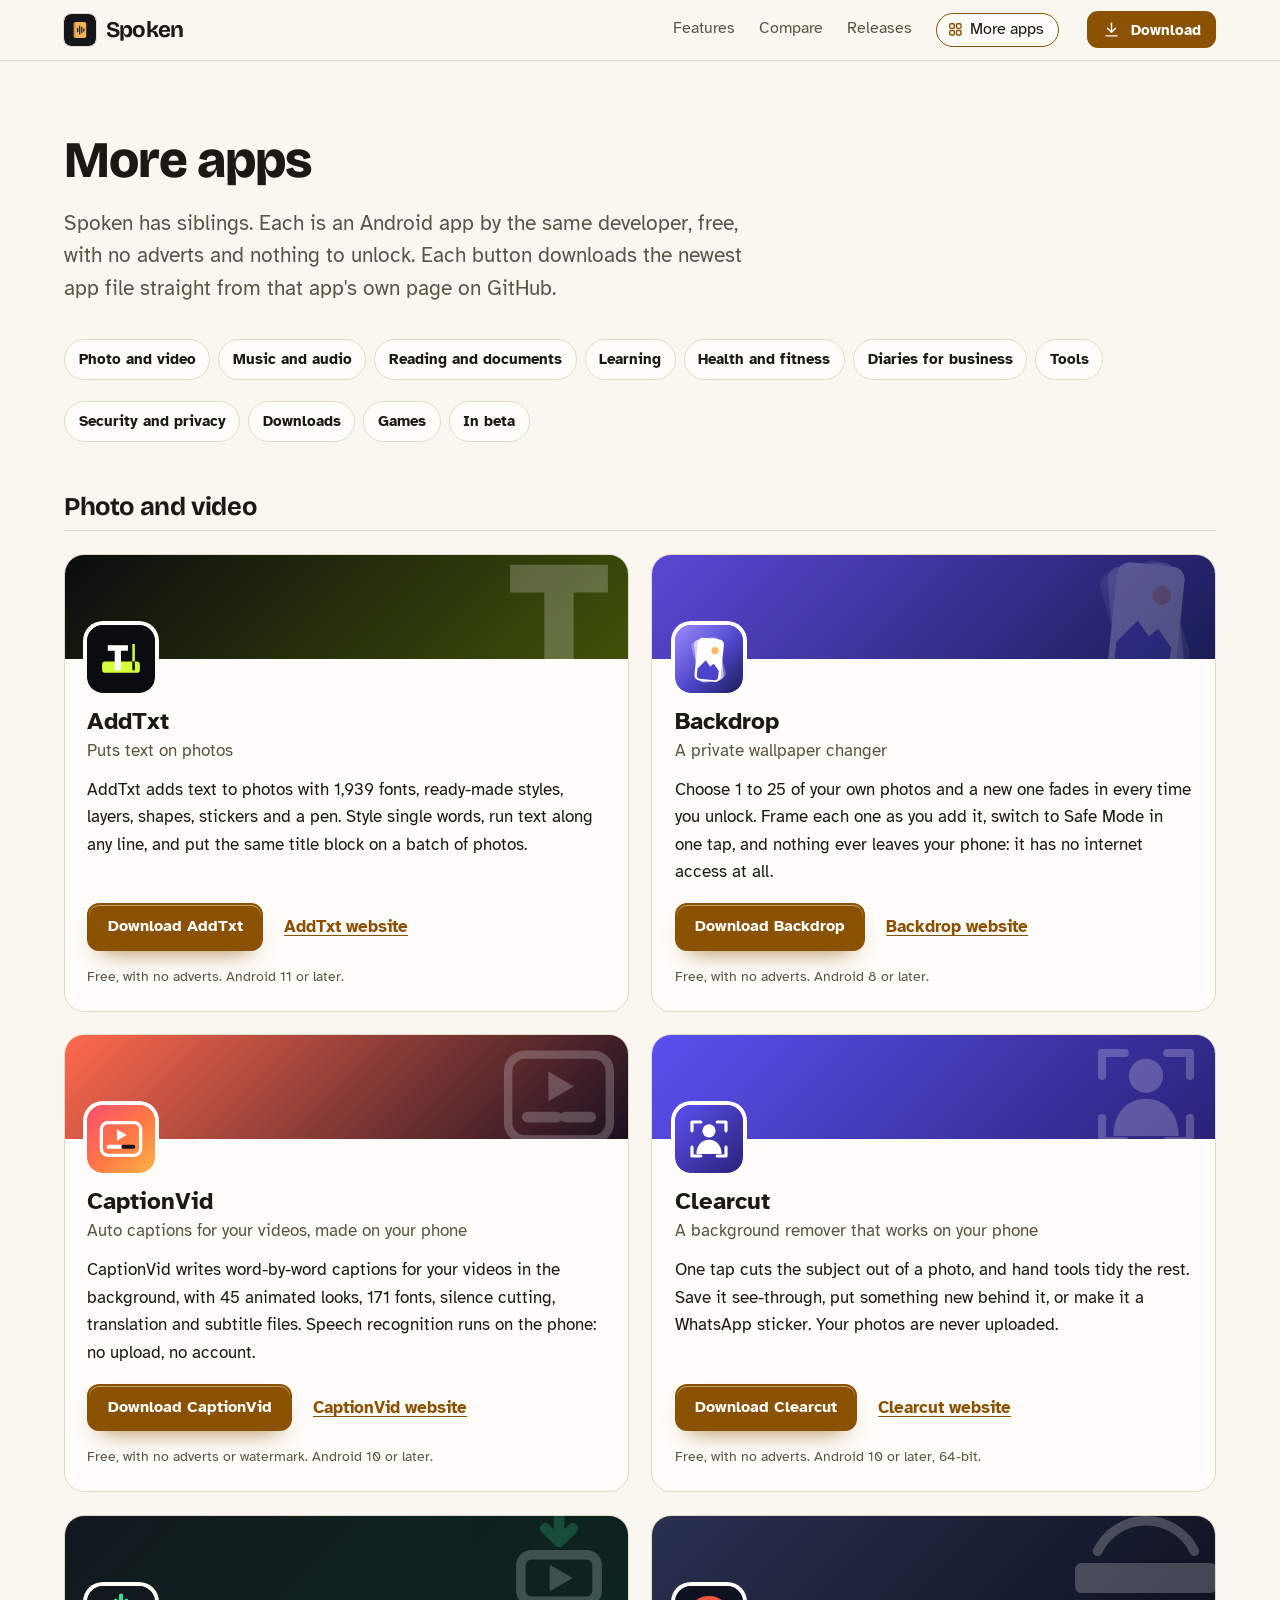
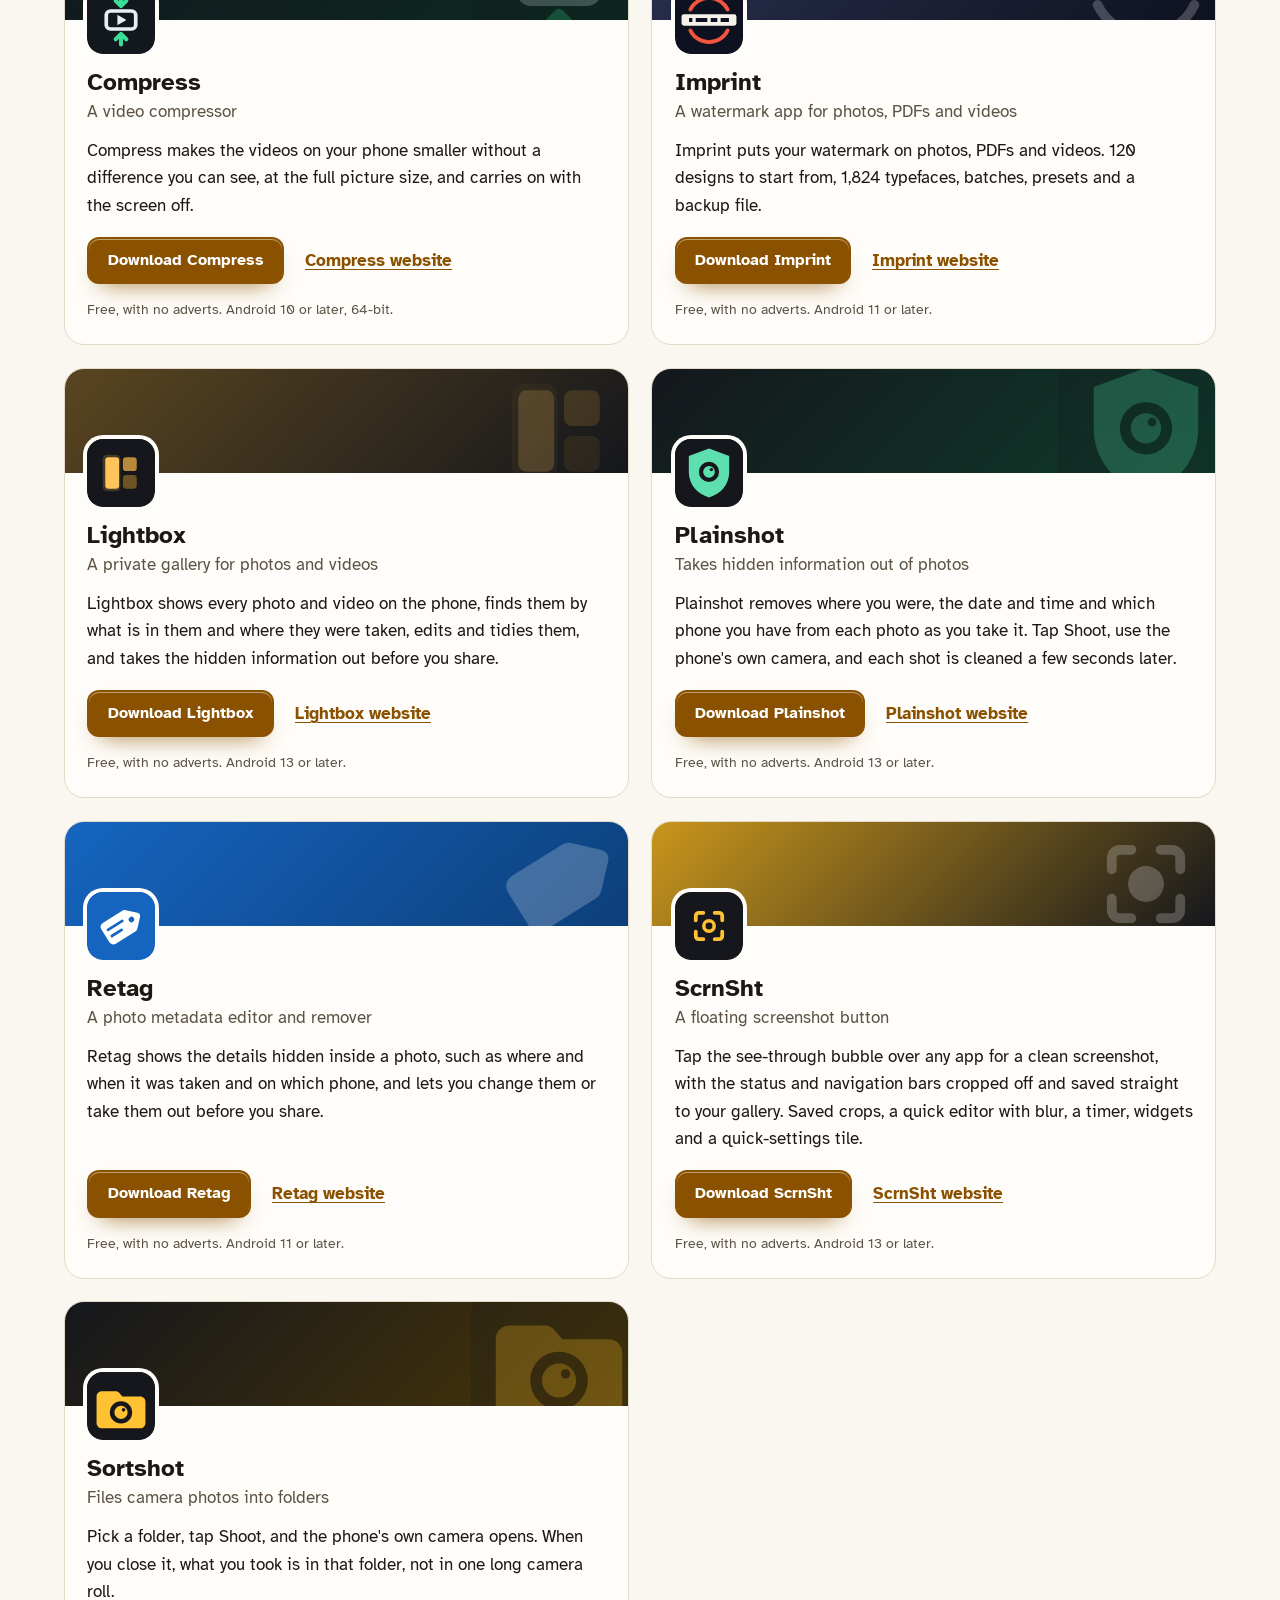
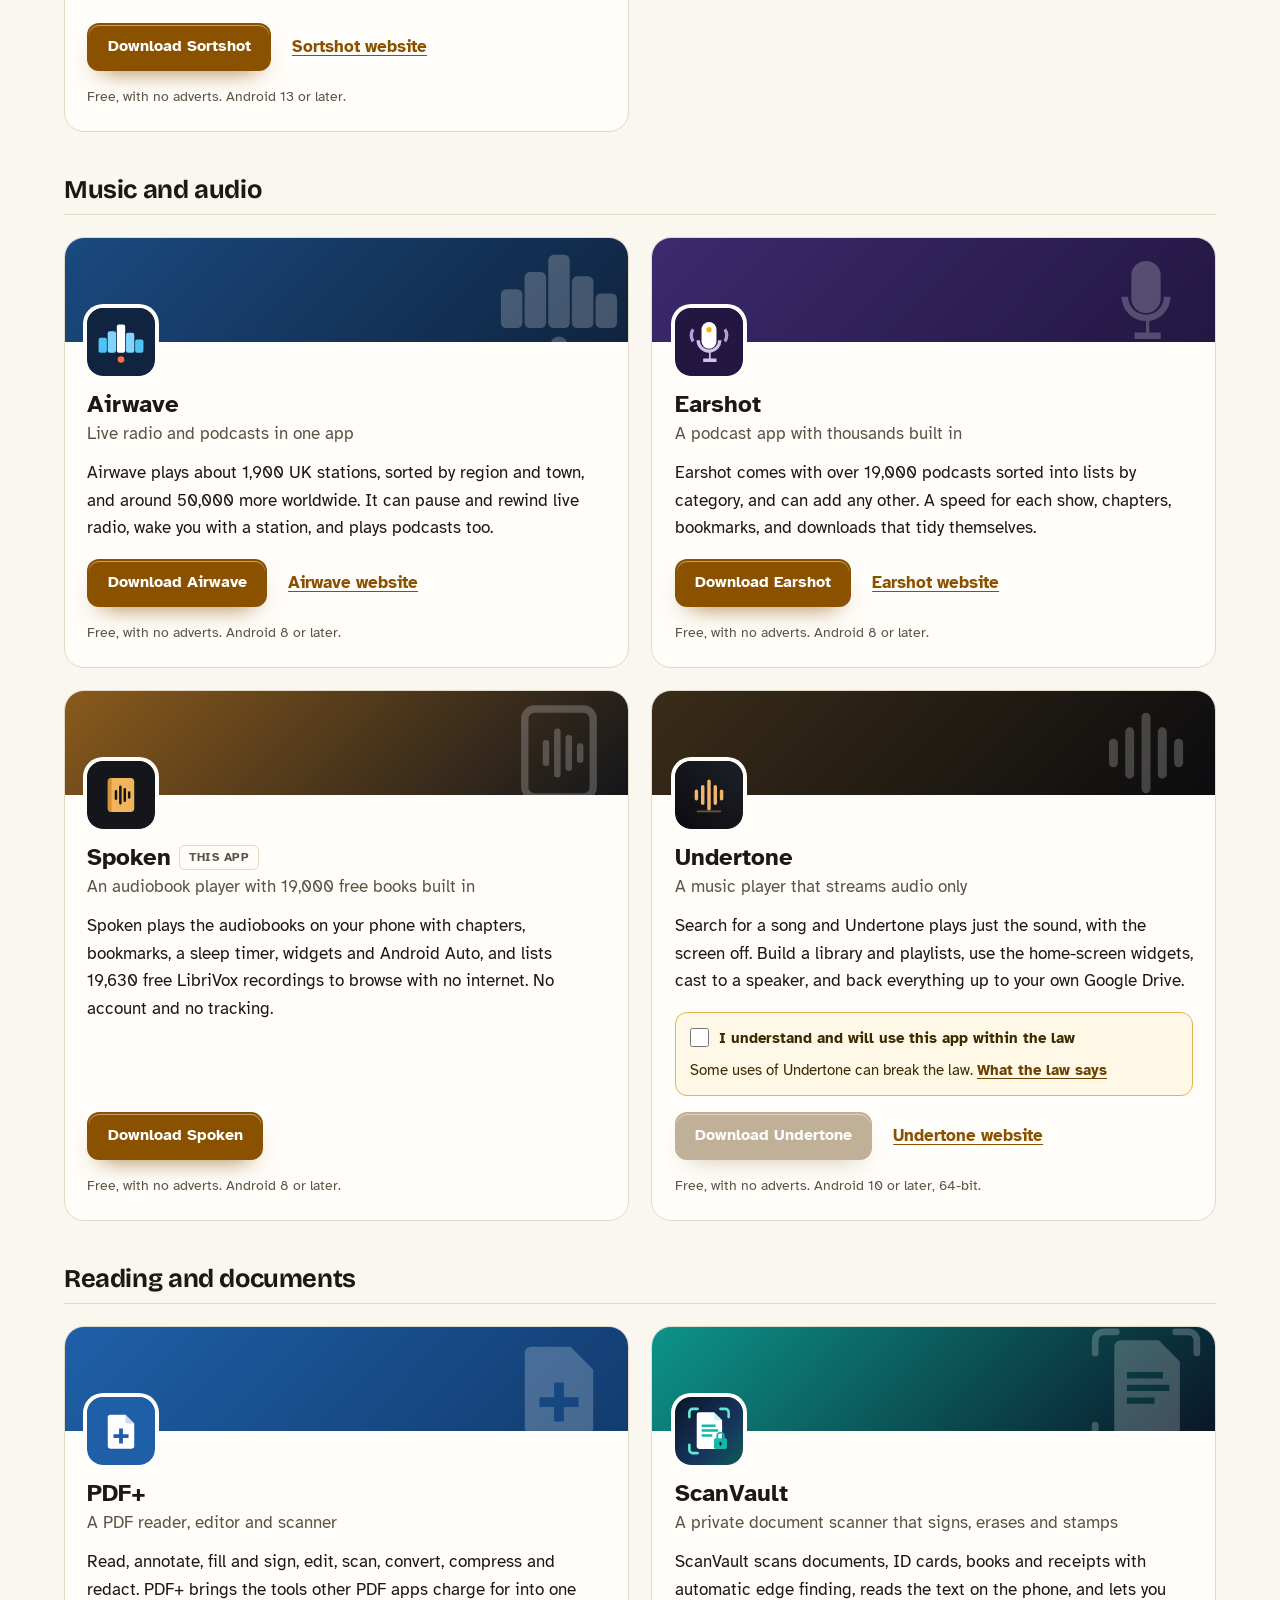
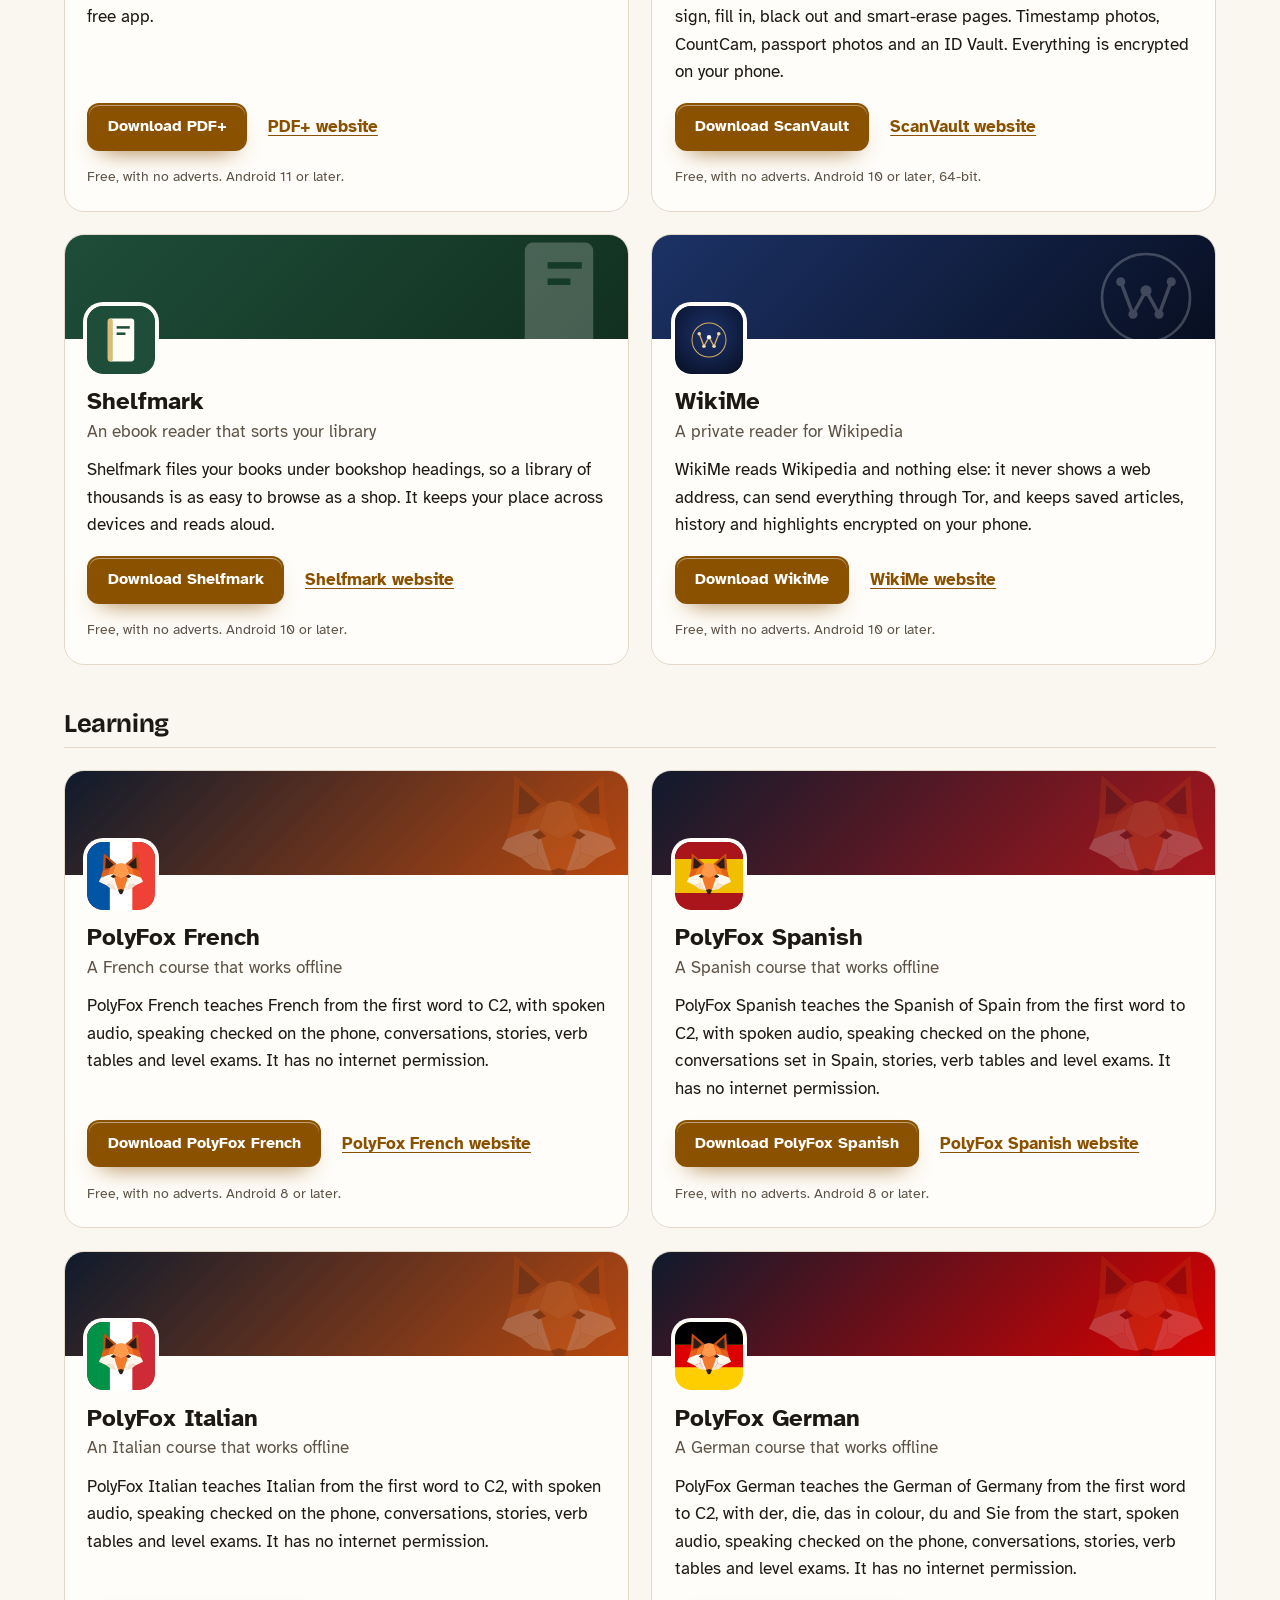
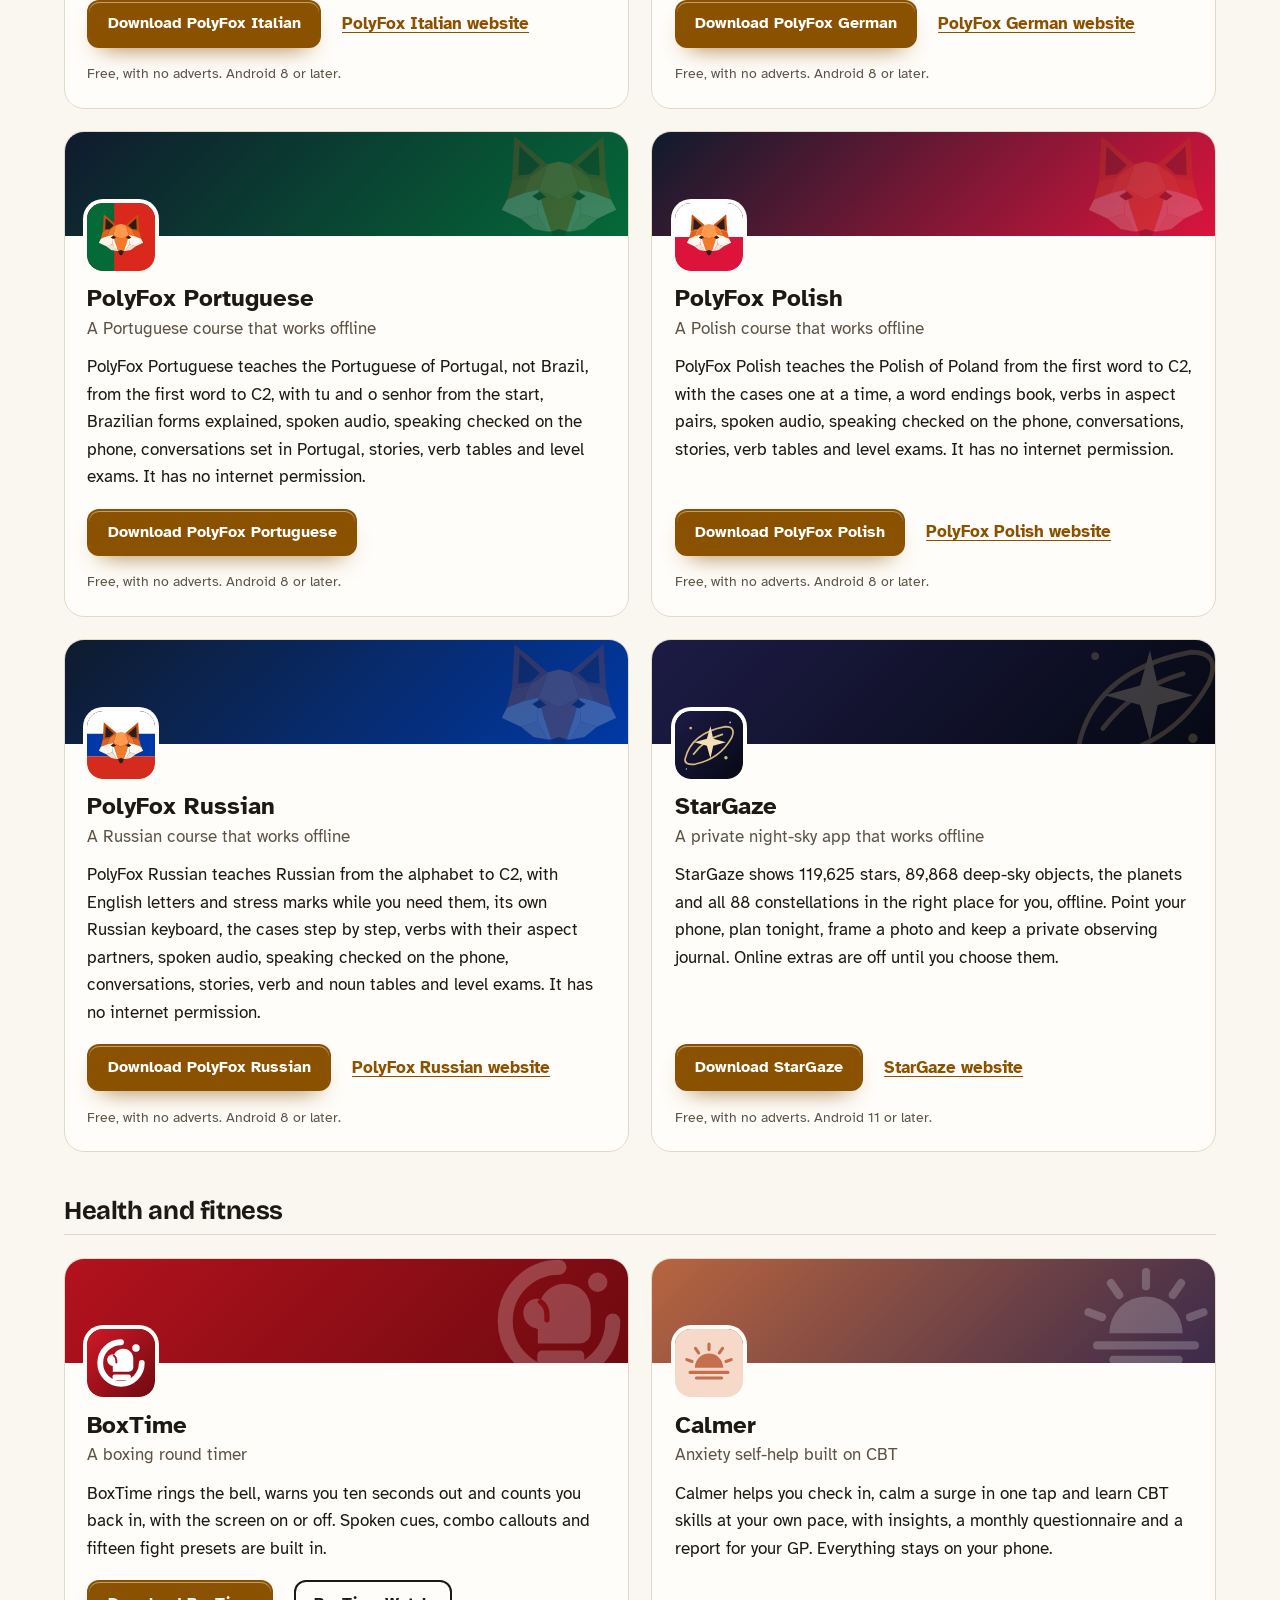
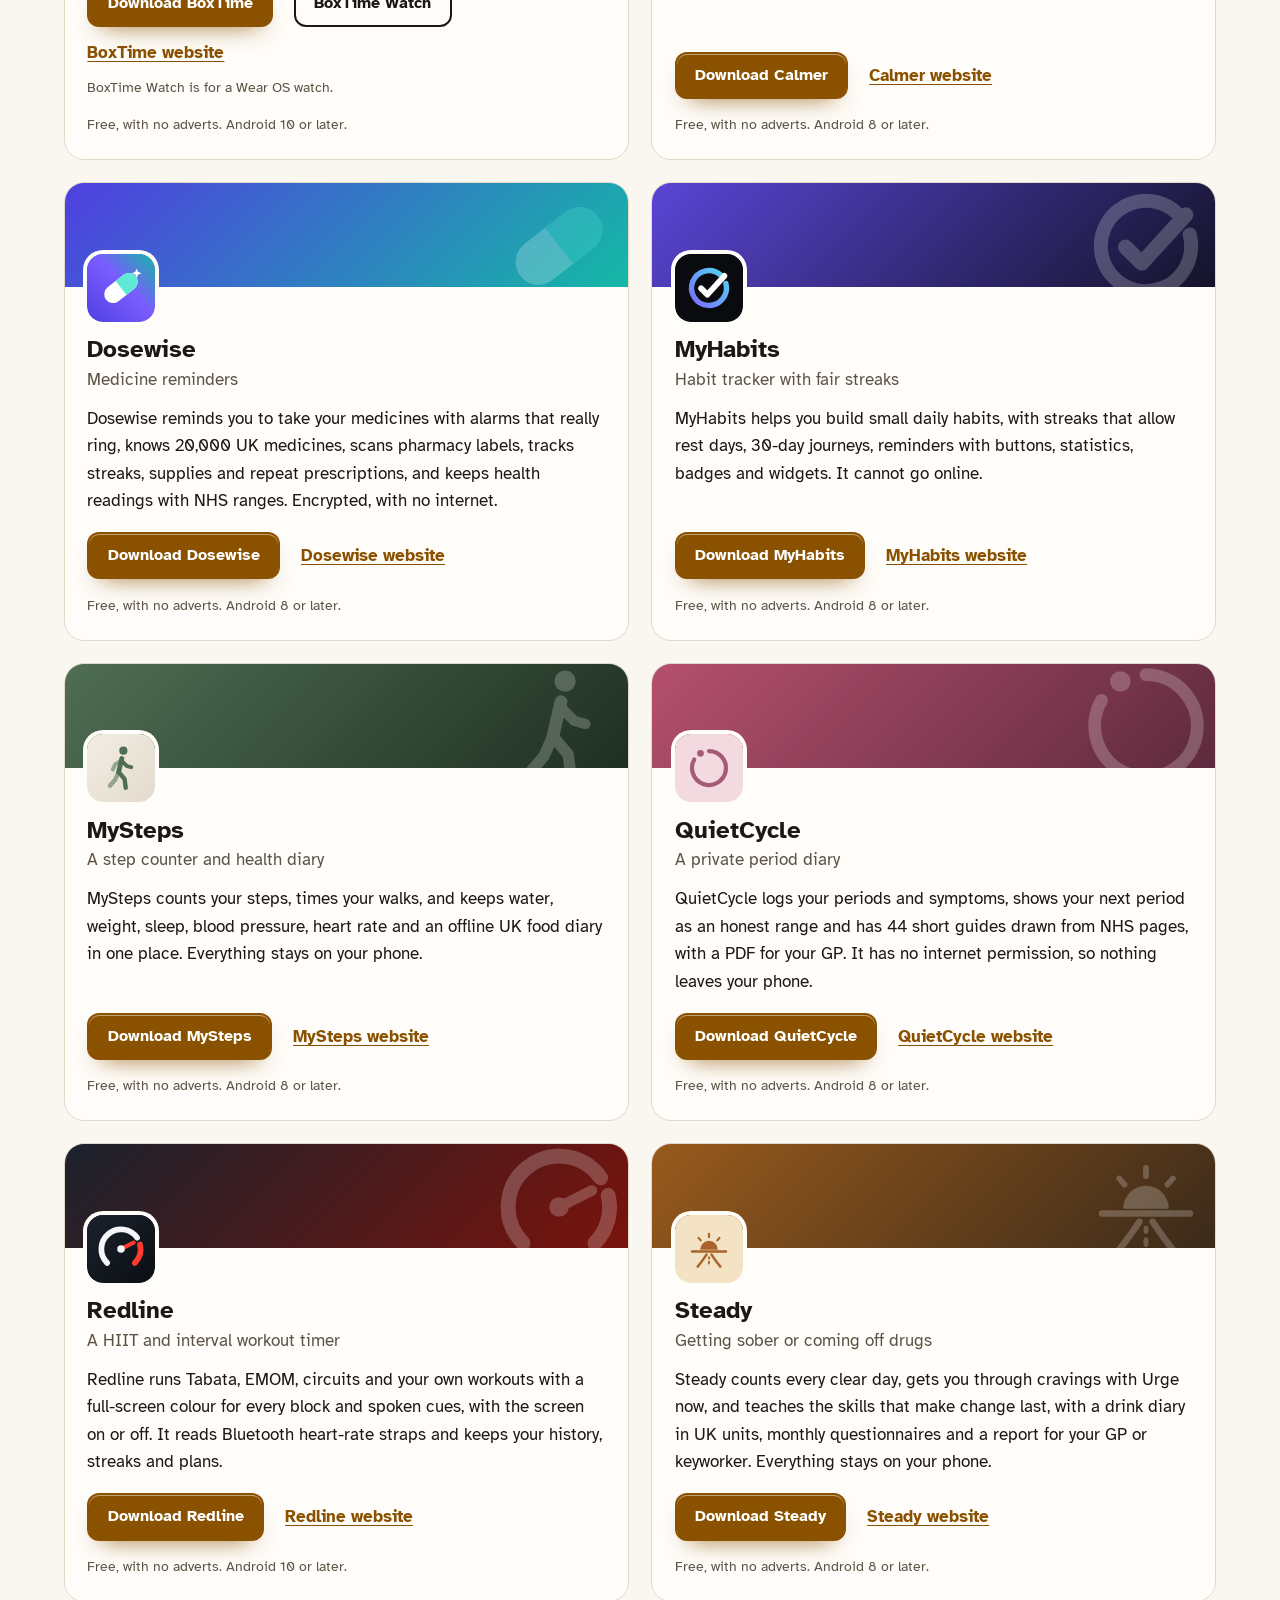
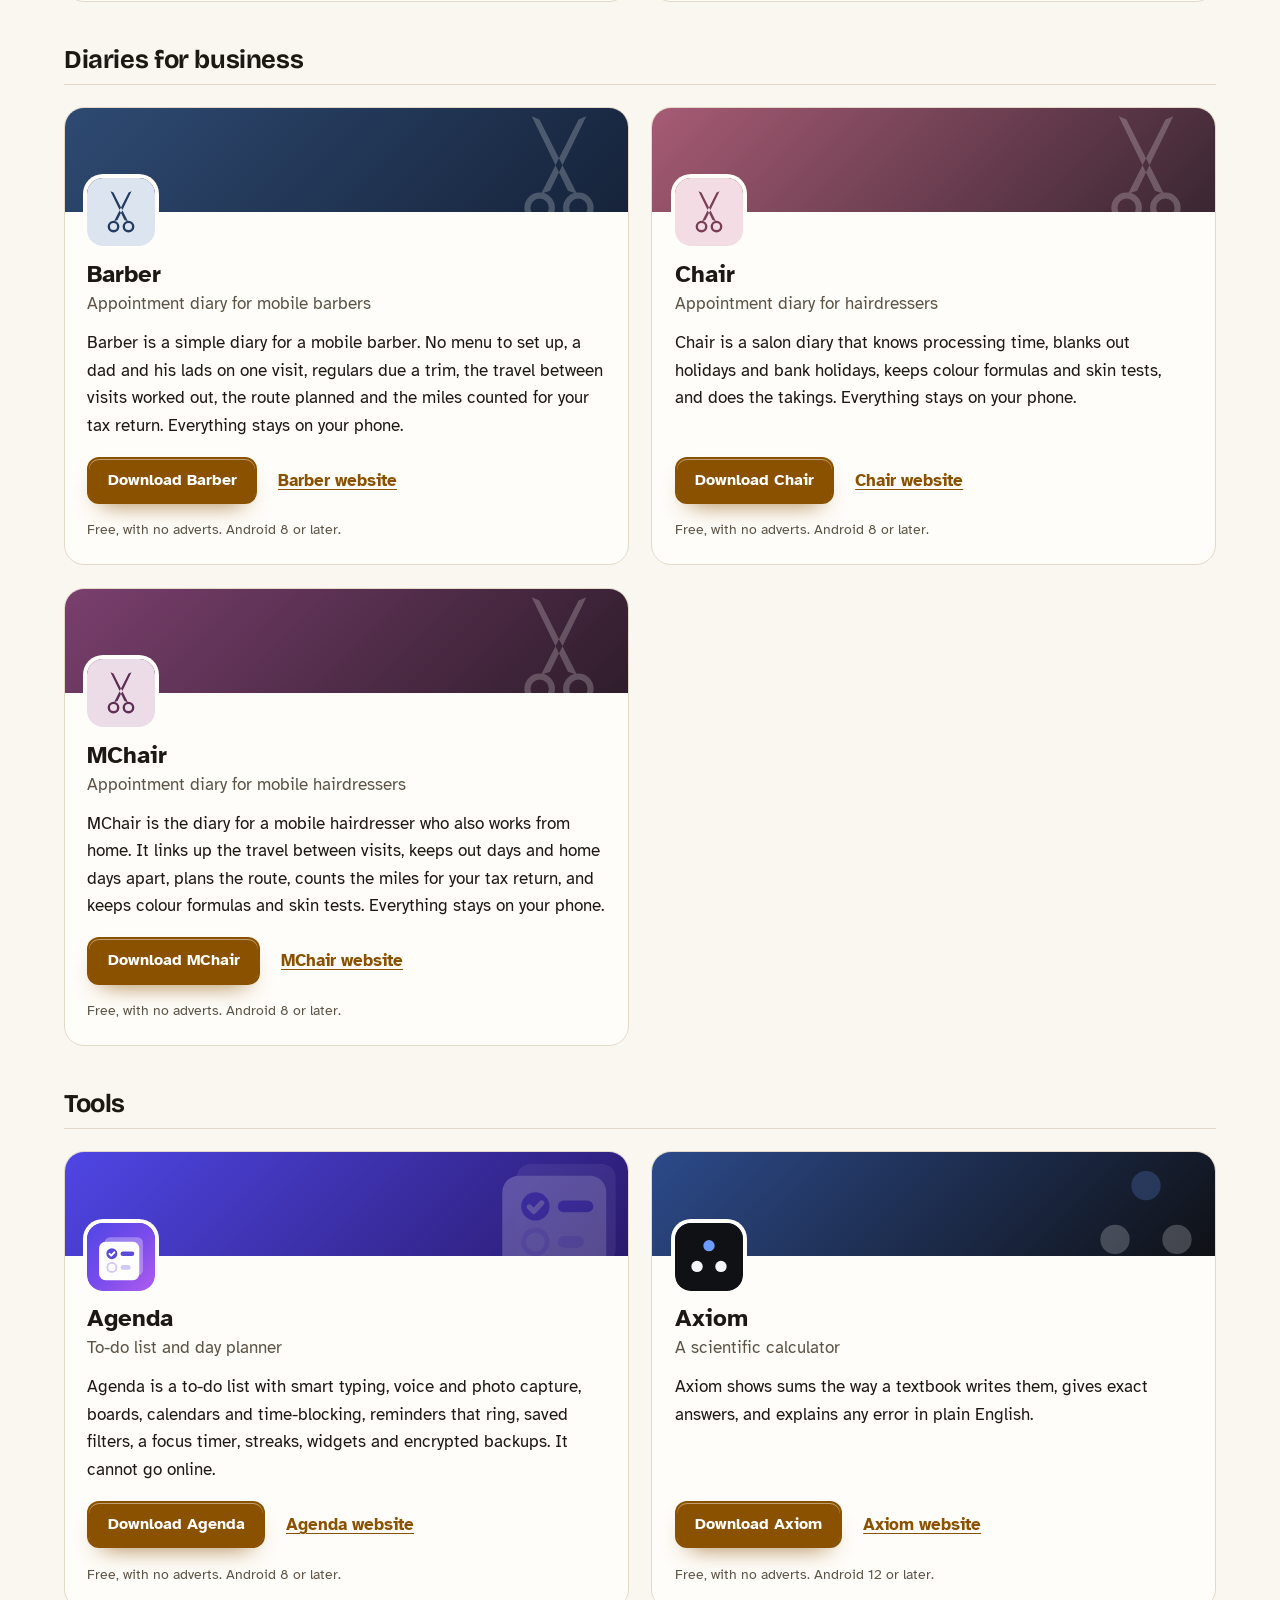
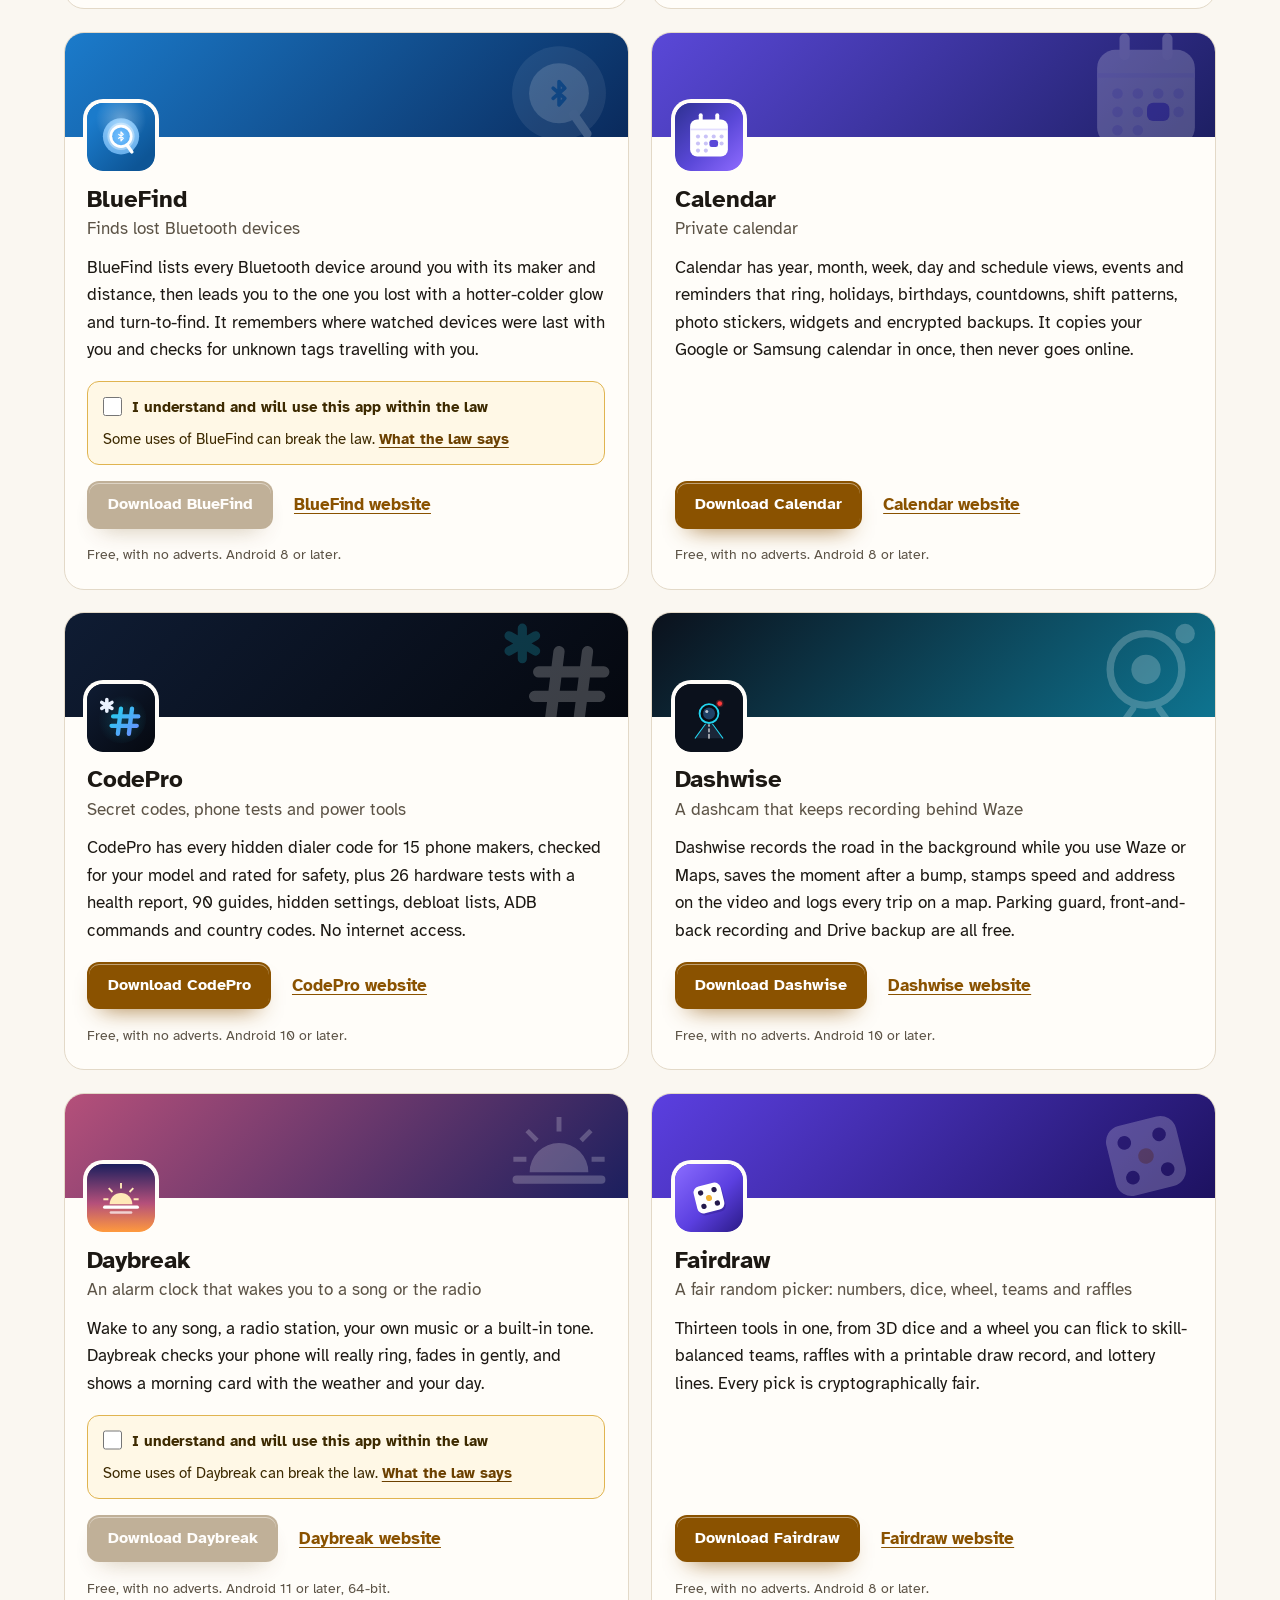
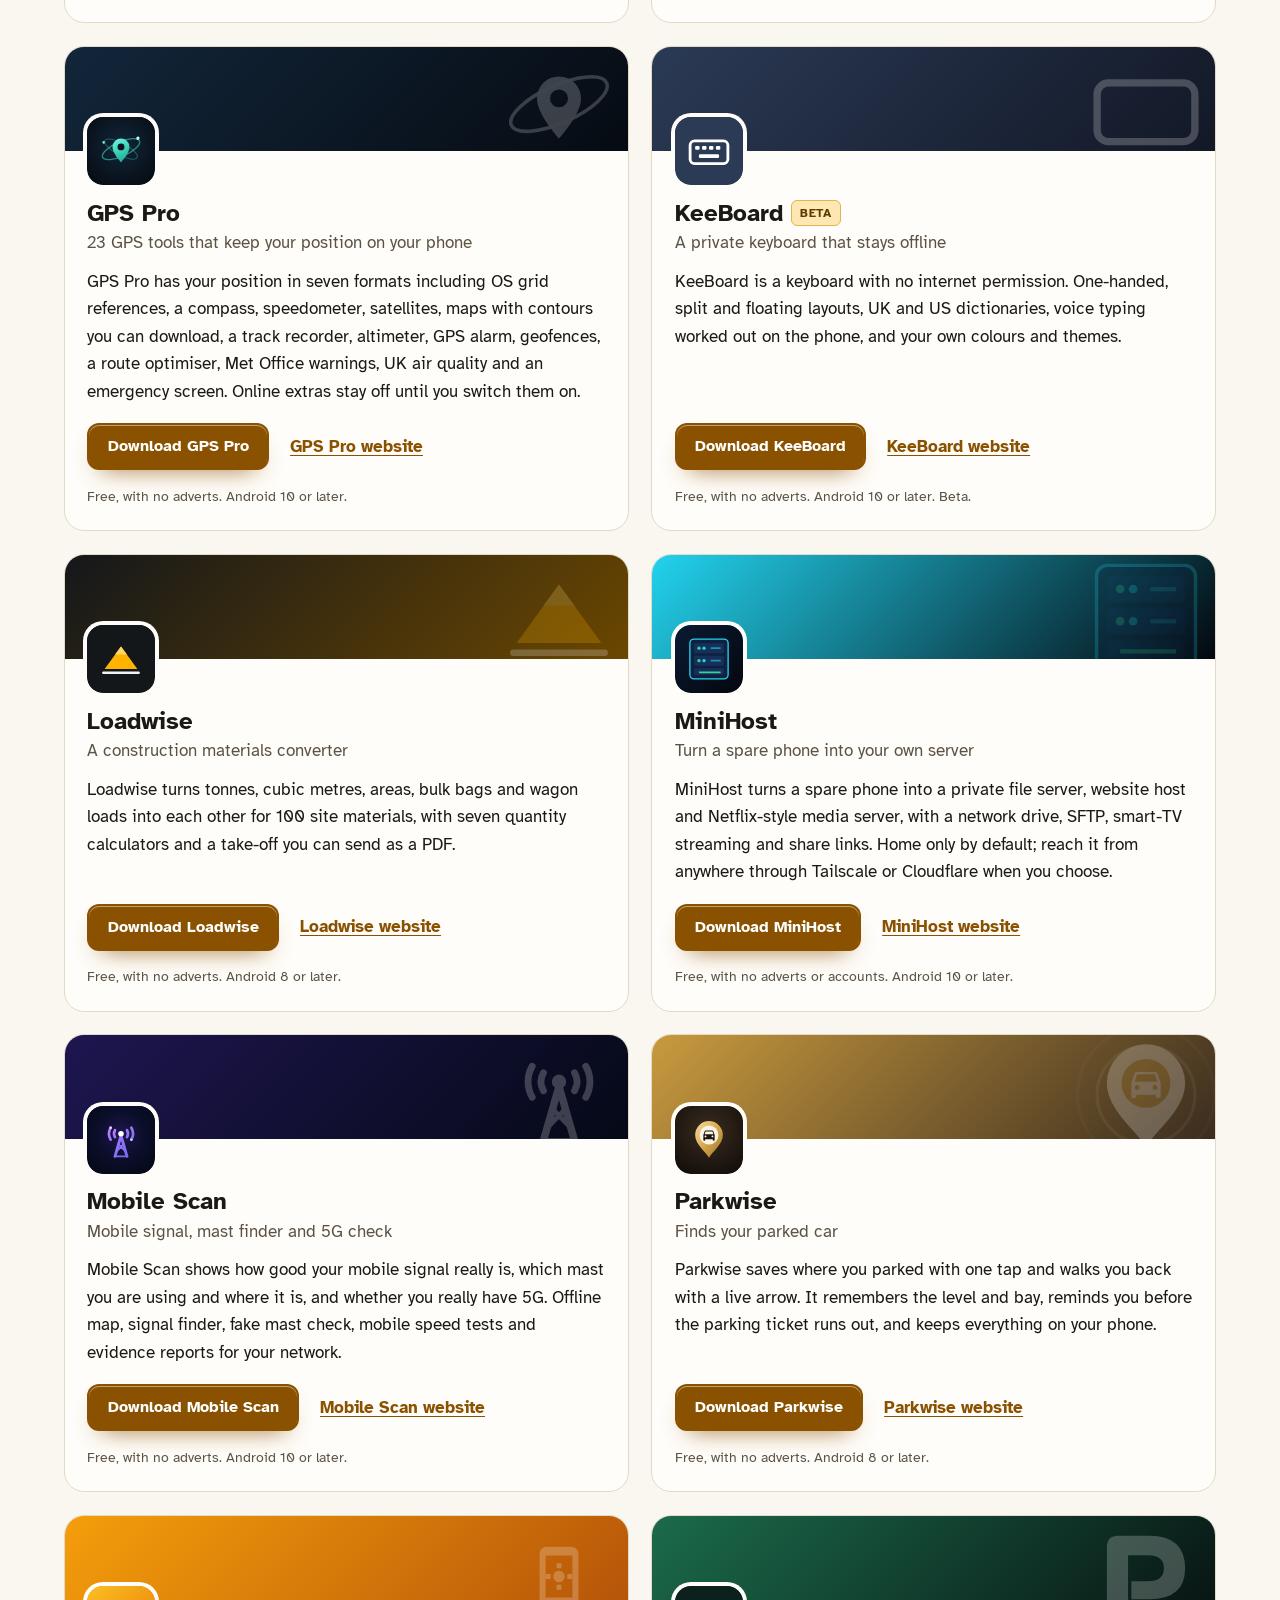
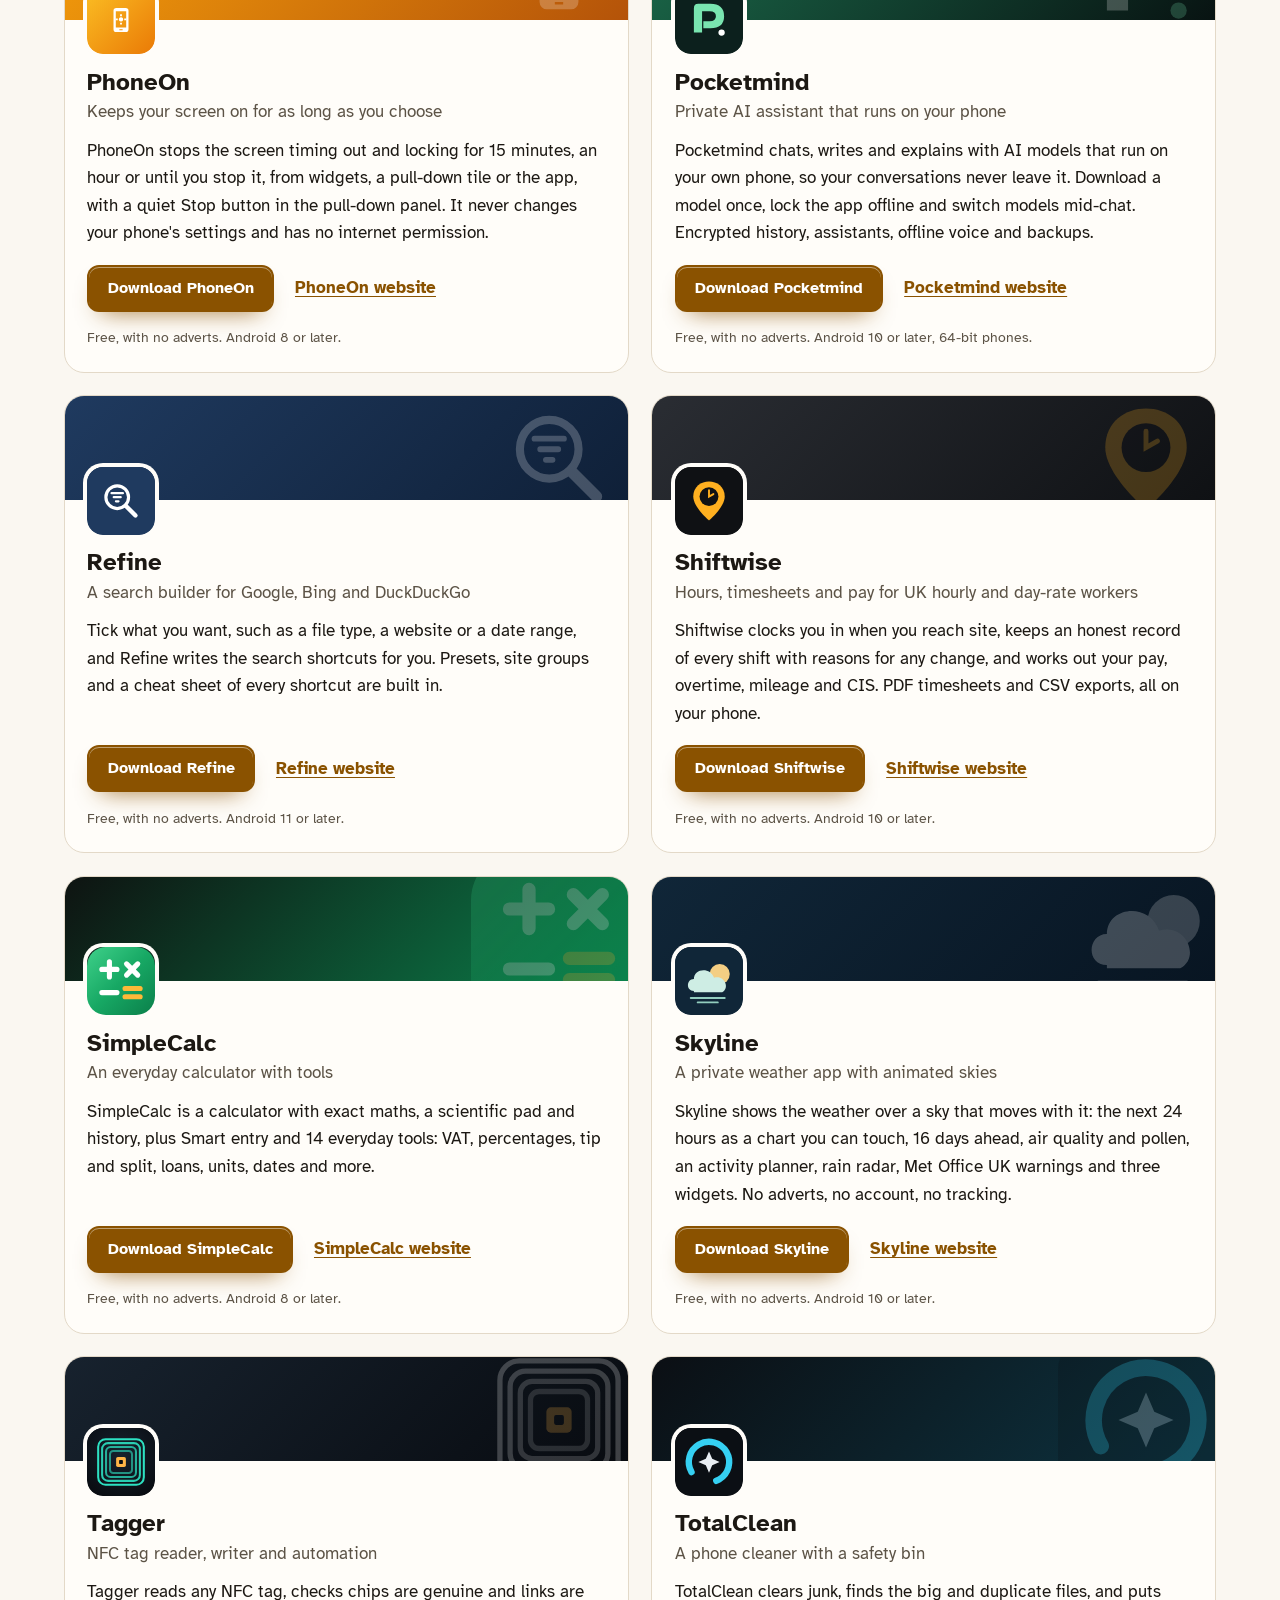
==== more-apps.html @ e3f55fc7 "More apps: add MegaGen" ====
<!DOCTYPE html>
<html lang="en-GB">
<head>
<meta charset="utf-8">
<meta name="viewport" content="width=device-width, initial-scale=1">
<title>More free Android apps from the maker of Spoken</title>
<meta name="description" content="All 92 free Android apps from the maker of Spoken, in one list by category, each with its download and a link to its website.">
<meta name="author" content="Jonathan Jackson">
<link rel="canonical" href="https://customgpter.github.io/spoken/more-apps.html">
<meta name="theme-color" content="#faf7f1" media="(prefers-color-scheme: light)">
<meta name="theme-color" content="#0d0e11" media="(prefers-color-scheme: dark)">
<meta property="og:type" content="website">
<meta property="og:site_name" content="Spoken">
<meta property="og:title" content="More free Android apps from the maker of Spoken">
<meta property="og:description" content="All 92 free Android apps from the maker of Spoken, in one list by category, each with its download and a link to its website.">
<meta property="og:url" content="https://customgpter.github.io/spoken/more-apps.html">
<meta property="og:image" content="https://customgpter.github.io/spoken/assets/og.png">
<meta property="og:image:width" content="1200">
<meta property="og:image:height" content="630">
<meta property="og:image:alt" content="Spoken&#x27;s player with the book cover, chapter, skip buttons, speed, sleep timer and bookmark">
<meta property="og:locale" content="en_GB">
<meta name="twitter:card" content="summary_large_image">
<link rel="icon" href="./assets/favicon.svg" type="image/svg+xml">
<link rel="apple-touch-icon" href="./assets/apple-touch-icon.png">
<link rel="preload" href="./assets/fonts/bricolage-grotesque-latin.woff2" as="font" type="font/woff2" crossorigin>
<link rel="preload" href="./assets/fonts/atkinson-hyperlegible-latin-400-normal.woff2" as="font" type="font/woff2" crossorigin>
<link rel="stylesheet" href="./assets/site.css?v=1">
<link rel="stylesheet" href="./assets/house.css?v=1">
<script type="application/ld+json">{"@context":"https://schema.org","@type":"ItemList","name":"Apps from the maker of Spoken","url":"https://customgpter.github.io/spoken/more-apps.html","itemListElement":[{"@type":"ListItem","position":1,"name":"AddTxt","url":"https://customgpter.github.io/addtxt/"},{"@type":"ListItem","position":2,"name":"Backdrop","url":"https://customgpter.github.io/backdrop/"},{"@type":"ListItem","position":3,"name":"CaptionVid","url":"https://customgpter.github.io/captionvid/"},{"@type":"ListItem","position":4,"name":"Clearcut","url":"https://customgpter.github.io/clearcut/"},{"@type":"ListItem","position":5,"name":"Compress","url":"https://customgpter.github.io/compress/"},{"@type":"ListItem","position":6,"name":"Imprint","url":"https://customgpter.github.io/imprint/"},{"@type":"ListItem","position":7,"name":"Lightbox","url":"https://customgpter.github.io/lightbox/"},{"@type":"ListItem","position":8,"name":"Plainshot","url":"https://customgpter.github.io/plainshot/"},{"@type":"ListItem","position":9,"name":"Retag","url":"https://customgpter.github.io/retag/"},{"@type":"ListItem","position":10,"name":"ScrnSht","url":"https://customgpter.github.io/scrnsht/"},{"@type":"ListItem","position":11,"name":"Sortshot","url":"https://customgpter.github.io/sortshot/"},{"@type":"ListItem","position":12,"name":"Airwave","url":"https://customgpter.github.io/airwave/"},{"@type":"ListItem","position":13,"name":"Earshot","url":"https://customgpter.github.io/earshot/"},{"@type":"ListItem","position":14,"name":"Spoken","url":"https://customgpter.github.io/spoken/"},{"@type":"ListItem","position":15,"name":"Undertone","url":"https://customgpter.github.io/undertone/"},{"@type":"ListItem","position":16,"name":"PDF+","url":"https://customgpter.github.io/pdfplus/"},{"@type":"ListItem","position":17,"name":"ScanVault","url":"https://customgpter.github.io/scanvault/"},{"@type":"ListItem","position":18,"name":"Shelfmark","url":"https://customgpter.github.io/shelfmark/"},{"@type":"ListItem","position":19,"name":"WikiMe","url":"https://customgpter.github.io/wikime/"},{"@type":"ListItem","position":20,"name":"PolyFox French","url":"https://customgpter.github.io/polyfox/"},{"@type":"ListItem","position":21,"name":"PolyFox German","url":"https://customgpter.github.io/polyfox-german/"},{"@type":"ListItem","position":22,"name":"PolyFox Polish","url":"https://customgpter.github.io/polyfox-polish/"},{"@type":"ListItem","position":23,"name":"PolyFox Russian","url":"https://customgpter.github.io/polyfox-russian/"},{"@type":"ListItem","position":24,"name":"StarGaze","url":"https://customgpter.github.io/stargaze/"},{"@type":"ListItem","position":25,"name":"BoxTime","url":"https://customgpter.github.io/boxtime/"},{"@type":"ListItem","position":26,"name":"Calmer","url":"https://customgpter.github.io/calmer/"},{"@type":"ListItem","position":27,"name":"Dosewise","url":"https://customgpter.github.io/dosewise/"},{"@type":"ListItem","position":28,"name":"MyHabits","url":"https://customgpter.github.io/myhabits/"},{"@type":"ListItem","position":29,"name":"MySteps","url":"https://customgpter.github.io/mysteps/"},{"@type":"ListItem","position":30,"name":"QuietCycle","url":"https://customgpter.github.io/quietcycle/"},{"@type":"ListItem","position":31,"name":"Redline","url":"https://customgpter.github.io/redline/"},{"@type":"ListItem","position":32,"name":"Steady","url":"https://customgpter.github.io/steady/"},{"@type":"ListItem","position":33,"name":"Barber","url":"https://customgpter.github.io/barber/"},{"@type":"ListItem","position":34,"name":"Chair","url":"https://customgpter.github.io/chair/"},{"@type":"ListItem","position":35,"name":"MChair","url":"https://customgpter.github.io/mchair/"},{"@type":"ListItem","position":36,"name":"Agenda","url":"https://customgpter.github.io/agenda/"},{"@type":"ListItem","position":37,"name":"Axiom","url":"https://customgpter.github.io/axiom/"},{"@type":"ListItem","position":38,"name":"BlueFind","url":"https://customgpter.github.io/bluefind/"},{"@type":"ListItem","position":39,"name":"Calendar","url":"https://customgpter.github.io/calendar/"},{"@type":"ListItem","position":40,"name":"CodePro","url":"https://customgpter.github.io/codepro/"},{"@type":"ListItem","position":41,"name":"Dashwise","url":"https://customgpter.github.io/dashwise/"},{"@type":"ListItem","position":42,"name":"Daybreak","url":"https://customgpter.github.io/daybreak/"},{"@type":"ListItem","position":43,"name":"Fairdraw","url":"https://customgpter.github.io/fairdraw/"},{"@type":"ListItem","position":44,"name":"GPS Pro","url":"https://customgpter.github.io/gpspro/"},{"@type":"ListItem","position":45,"name":"KeeBoard","url":"https://customgpter.github.io/keeboard/"},{"@type":"ListItem","position":46,"name":"Loadwise","url":"https://customgpter.github.io/loadwise/"},{"@type":"ListItem","position":47,"name":"MiniHost","url":"https://customgpter.github.io/minihost/"},{"@type":"ListItem","position":48,"name":"Mobile Scan","url":"https://customgpter.github.io/mobilescan/"},{"@type":"ListItem","position":49,"name":"Parkwise","url":"https://customgpter.github.io/parkwise/"},{"@type":"ListItem","position":50,"name":"Pocketmind","url":"https://customgpter.github.io/pocketmind/"},{"@type":"ListItem","position":51,"name":"Refine","url":"https://customgpter.github.io/refine/"},{"@type":"ListItem","position":52,"name":"Shiftwise","url":"https://customgpter.github.io/shiftwise/"},{"@type":"ListItem","position":53,"name":"SimpleCalc","url":"https://customgpter.github.io/simplecalc/"},{"@type":"ListItem","position":54,"name":"Skyline","url":"https://customgpter.github.io/skyline/"},{"@type":"ListItem","position":55,"name":"Tagger","url":"https://customgpter.github.io/tagger/"},{"@type":"ListItem","position":56,"name":"TotalClean","url":"https://customgpter.github.io/totalclean/"},{"@type":"ListItem","position":57,"name":"TVLink","url":"https://customgpter.github.io/tvlink/"},{"@type":"ListItem","position":58,"name":"Unbox","url":"https://customgpter.github.io/unbox/"},{"@type":"ListItem","position":59,"name":"WhatsKeep","url":"https://customgpter.github.io/whatskeep/"},{"@type":"ListItem","position":60,"name":"WiFi Scan","url":"https://customgpter.github.io/wifiscan/"},{"@type":"ListItem","position":61,"name":"Auditly","url":"https://customgpter.github.io/auditly/"},{"@type":"ListItem","position":62,"name":"Backchannel","url":"https://customgpter.github.io/backchannel/"},{"@type":"ListItem","position":63,"name":"ENotes","url":"https://customgpter.github.io/enotes/"},{"@type":"ListItem","position":64,"name":"FindMe","url":"https://customgpter.github.io/findme/"},{"@type":"ListItem","position":65,"name":"iLock","url":"https://customgpter.github.io/ilock/"},{"@type":"ListItem","position":66,"name":"ImSafe","url":"https://customgpter.github.io/imsafe/"},{"@type":"ListItem","position":67,"name":"IShred","url":"https://customgpter.github.io/ishred/"},{"@type":"ListItem","position":68,"name":"LockBox","url":"https://customgpter.github.io/lockbox/"},{"@type":"ListItem","position":69,"name":"PassVault","url":"https://customgpter.github.io/passvault/"},{"@type":"ListItem","position":70,"name":"SpyFind","url":"https://customgpter.github.io/spyfind/"},{"@type":"ListItem","position":71,"name":"TextWipe","url":"https://customgpter.github.io/textwipe/"},{"@type":"ListItem","position":72,"name":"Tracewire","url":"https://customgpter.github.io/tracewire/"},{"@type":"ListItem","position":73,"name":"Vigil","url":"https://customgpter.github.io/vigil/"},{"@type":"ListItem","position":74,"name":"Grab","url":"https://customgpter.github.io/grab/"},{"@type":"ListItem","position":75,"name":"Swarm","url":"https://customgpter.github.io/swarm/"},{"@type":"ListItem","position":76,"name":"Plane Games","url":"https://customgpter.github.io/plane-games/"},{"@type":"ListItem","position":77,"name":"Ninefold","url":"https://customgpter.github.io/ninefold/"},{"@type":"ListItem","position":78,"name":"Cubewise","url":"https://customgpter.github.io/cubewise/"},{"@type":"ListItem","position":79,"name":"Tilewise","url":"https://customgpter.github.io/tilewise/"},{"@type":"ListItem","position":80,"name":"Letterwise","url":"https://customgpter.github.io/letterwise/"},{"@type":"ListItem","position":81,"name":"Kingside","url":"https://customgpter.github.io/kingside/"},{"@type":"ListItem","position":82,"name":"Deckhand","url":"https://customgpter.github.io/deckhand/"},{"@type":"ListItem","position":83,"name":"SNESForge","url":"https://customgpter.github.io/snesforge/"},{"@type":"ListItem","position":84,"name":"Fame Boy","url":"https://customgpter.github.io/fameboy/"},{"@type":"ListItem","position":85,"name":"PSPPro","url":"https://customgpter.github.io/psppro/"},{"@type":"ListItem","position":86,"name":"MegaGen","url":"https://customgpter.github.io/megagen/"},{"@type":"ListItem","position":87,"name":"QVR","url":"https://customgpter.github.io/qvr/"},{"@type":"ListItem","position":88,"name":"QVR Watch","url":"https://customgpter.github.io/qvr-watch/"},{"@type":"ListItem","position":89,"name":"QVRLite","url":"https://customgpter.github.io/qvrlite/"},{"@type":"ListItem","position":90,"name":"Onionz","url":"https://customgpter.github.io/onionz/"},{"@type":"ListItem","position":91,"name":"OnionzWeb","url":"https://customgpter.github.io/onionzweb/"}]}</script>
<link rel="stylesheet" href="./assets/apps-list.css?v=1">
<script src="./assets/apps-list.js?v=1" defer></script>
</head>
<body>
<a class="skip" href="#main">Skip to content</a>
<header class="masthead">
<div class="wrap">
<a class="brand" href="./" aria-label="Spoken home"><svg viewBox="0 0 108 108" aria-hidden="true"><rect width="108" height="108" rx="24" fill="#14161B"/><path fill="#F2B45A" d="M39,27h30a6,6 0 0 1 6,6v42a6,6 0 0 1 -6,6h-30a6,6 0 0 1 -6,-6v-42a6,6 0 0 1 6,-6z"/><path fill="#D2923A" d="M39,27a6,6 0 0 0 -6,6v42a6,6 0 0 0 6,6z"/><path d="M46,48v12M53,41v26M60,45v18M67,50v8" fill="none" stroke="#14161B" stroke-width="4" stroke-linecap="round"/></svg><span>Spoken</span></a>
<nav aria-label="Main"><ul><li><a href="./#features">Features</a></li><li><a href="./compare.html">Compare</a></li><li><a href="./releases.html">Releases</a></li><li><a class="more-apps" href="./more-apps.html" aria-current="page"><svg class="ico" viewBox="0 0 24 24" aria-hidden="true"><rect x="4" y="4" width="6.5" height="6.5" rx="1.6"/><rect x="13.5" y="4" width="6.5" height="6.5" rx="1.6"/><rect x="4" y="13.5" width="6.5" height="6.5" rx="1.6"/><rect x="13.5" y="13.5" width="6.5" height="6.5" rx="1.6"/></svg>More apps</a></li></ul></nav>
<a class="button small" href="https://github.com/CustomGPTer/spoken/releases/latest/download/Spoken.apk"><svg class="ico" viewBox="0 0 24 24" aria-hidden="true"><path d="M12 4v11"/><path d="M7 10.5l5 5 5-5"/><path d="M5 20h14"/></svg>Download</a>
</div>
</header>
<main id="main" class="doc">
<div class="wrap">
<div class="measure">
<h1>More apps</h1>
<p class="lede">Spoken has siblings. Each is an Android app by the same developer, free, with no adverts and nothing to unlock. Each button downloads the newest app file straight from that app's own page on GitHub.</p>
</div>
<!-- apps:start -->
<nav class="mapps-jump" aria-label="App groups"><ul><li><a href="#apps-photo">Photo and video</a></li><li><a href="#apps-audio">Music and audio</a></li><li><a href="#apps-reading">Reading and documents</a></li><li><a href="#apps-learning">Learning</a></li><li><a href="#apps-health">Health and fitness</a></li><li><a href="#apps-diaries">Diaries for business</a></li><li><a href="#apps-tools">Tools</a></li><li><a href="#apps-security">Security and privacy</a></li><li><a href="#apps-downloads">Downloads</a></li><li><a href="#apps-games">Games</a></li><li><a href="#apps-testing">In beta</a></li></ul></nav>
<div class="mapps-group" role="group" aria-labelledby="apps-photo"><h2 class="mapps-cat" id="apps-photo">Photo and video</h2>
<ul class="mapps"><li class="mapp" style="--b:#0b0c0f;--b2:#3f5208"><div class="mapp-cover" aria-hidden="true"><svg viewBox="0 0 108 108"><path fill="#fff" d="M24 22h60v17H63v49H45V39H24z"/></svg></div><div class="mapp-body"><svg class="mapp-icon" viewBox="0 0 108 108" aria-hidden="true"><rect width="108" height="108" rx="24" fill="#0b0c0f"/><path fill="#d4ff3a" d="M29 58h50a5 5 0 0 1 5 5v8a5 5 0 0 1-5 5H29a5 5 0 0 1-5-5v-8a5 5 0 0 1 5-5z"/><path fill="#fff" d="M33 32h32v9H54v31H44V41H33z"/><path fill="#d4ff3a" d="M72 30h4v28h-4z"/><path fill="#0b0c0f" d="M72 58h4v14h-4z"/></svg><h3>AddTxt</h3><p class="mapp-kind">Puts text on photos</p><p class="mapp-say">AddTxt adds text to photos with 1,939 fonts, ready-made styles, layers, shapes, stickers and a pen. Style single words, run text along any line, and put the same title block on a batch of photos.</p><p class="mapp-go"><a class="button" href="https://github.com/CustomGPTer/addtxt/releases/latest/download/AddTxt.apk">Download AddTxt</a><a class="mapp-site" href="https://customgpter.github.io/addtxt/">AddTxt website</a></p><p class="mapp-needs">Free, with no adverts. Android 11 or later.</p></div></li>
<li class="mapp" style="--b:#5a48d6;--b2:#1a1c55"><div class="mapp-cover" aria-hidden="true"><svg viewBox="0 0 108 108"><g transform="translate(54 58) scale(1.3) translate(-54 -58)"><rect x="38" y="30" width="32" height="52" rx="6" fill="#fff" fill-opacity=".3" transform="rotate(-16 54 58)"/><rect x="38" y="30" width="32" height="52" rx="6" fill="#fff" fill-opacity=".6" transform="rotate(-6 54 58)"/><g transform="rotate(6 54 58)"><rect x="38" y="30" width="32" height="52" rx="6" fill="#fff"/><path d="M41 68l9-11 6 7 4-4 7 8v8a4 4 0 0 1-4 4H45a4 4 0 0 1-4-4z" fill="#4d45c9"/><circle cx="60" cy="44" r="4.5" fill="#FFB86B"/></g></g></svg></div><div class="mapp-body"><svg class="mapp-icon" viewBox="0 0 108 108" aria-hidden="true"><defs><linearGradient id="i-backdrop-mapp-cc" x1="0" y1="0" x2="1" y2="1"><stop offset="0" stop-color="#9c8bff"/><stop offset=".55" stop-color="#4d45c9"/><stop offset="1" stop-color="#1a1c55"/></linearGradient></defs><rect width="108" height="108" rx="24" fill="url(#i-backdrop-mapp-cc)"/><g transform="translate(54 58) scale(1.3) translate(-54 -58)"><rect x="38" y="30" width="32" height="52" rx="6" fill="#fff" fill-opacity=".3" transform="rotate(-16 54 58)"/><rect x="38" y="30" width="32" height="52" rx="6" fill="#fff" fill-opacity=".6" transform="rotate(-6 54 58)"/><g transform="rotate(6 54 58)"><rect x="38" y="30" width="32" height="52" rx="6" fill="#fff"/><path d="M41 68l9-11 6 7 4-4 7 8v8a4 4 0 0 1-4 4H45a4 4 0 0 1-4-4z" fill="#4d45c9"/><circle cx="60" cy="44" r="4.5" fill="#FFB86B"/></g></g></svg><h3>Backdrop</h3><p class="mapp-kind">A private wallpaper changer</p><p class="mapp-say">Choose 1 to 25 of your own photos and a new one fades in every time you unlock. Frame each one as you add it, switch to Safe Mode in one tap, and nothing ever leaves your phone: it has no internet access at all.</p><p class="mapp-go"><a class="button" href="https://github.com/CustomGPTer/backdrop/releases/latest/download/Backdrop.apk">Download Backdrop</a><a class="mapp-site" href="https://customgpter.github.io/backdrop/">Backdrop website</a></p><p class="mapp-needs">Free, with no adverts. Android 8 or later.</p></div></li>
<li class="mapp" style="--b:#ff6a4d;--b2:#1a1020"><div class="mapp-cover" aria-hidden="true"><svg viewBox="0 0 108 108"><g transform="translate(54 54) scale(1.3) translate(-54 -54)"><path d="M38,34 h32 a8,8 0 0 1 8,8 v24 a8,8 0 0 1 -8,8 h-32 a8,8 0 0 1 -8,-8 v-24 a8,8 0 0 1 8,-8 z" fill="none" stroke="#fff" stroke-width="4"/><path d="M49,42 L61,49 L49,56 Z" fill="#fff"/><path d="M39,61 h14 a2.5,2.5 0 0 1 0,5 h-14 a2.5,2.5 0 0 1 0,-5 z" fill="#fff"/><path d="M57,61 h12 a2.5,2.5 0 0 1 0,5 h-12 a2.5,2.5 0 0 1 0,-5 z" fill="#ffffff"/></g></svg></div><div class="mapp-body"><svg class="mapp-icon" viewBox="0 0 108 108" aria-hidden="true"><defs><linearGradient id="i-captionvid-cvbg" x1="0" y1="0" x2="1" y2="1"><stop offset="0" stop-color="#ff4d6d"/><stop offset=".55" stop-color="#ff7a45"/><stop offset="1" stop-color="#ffb547"/></linearGradient></defs><rect width="108" height="108" rx="24" fill="url(#i-captionvid-cvbg)"/><g transform="translate(54 54) scale(1.3) translate(-54 -54)"><path d="M38,34 h32 a8,8 0 0 1 8,8 v24 a8,8 0 0 1 -8,8 h-32 a8,8 0 0 1 -8,-8 v-24 a8,8 0 0 1 8,-8 z" fill="none" stroke="#fff" stroke-width="4"/><path d="M49,42 L61,49 L49,56 Z" fill="#fff"/><path d="M39,61 h14 a2.5,2.5 0 0 1 0,5 h-14 a2.5,2.5 0 0 1 0,-5 z" fill="#fff"/><path d="M57,61 h12 a2.5,2.5 0 0 1 0,5 h-12 a2.5,2.5 0 0 1 0,-5 z" fill="#1a1020"/></g></svg><h3>CaptionVid</h3><p class="mapp-kind">Auto captions for your videos, made on your phone</p><p class="mapp-say">CaptionVid writes word-by-word captions for your videos in the background, with 45 animated looks, 171 fonts, silence cutting, translation and subtitle files. Speech recognition runs on the phone: no upload, no account.</p><p class="mapp-go"><a class="button" href="https://github.com/CustomGPTer/captionvid/releases/latest/download/CaptionVid.apk">Download CaptionVid</a><a class="mapp-site" href="https://customgpter.github.io/captionvid/">CaptionVid website</a></p><p class="mapp-needs">Free, with no adverts or watermark. Android 10 or later.</p></div></li><li class="mapp" style="--b:#5b50f0;--b2:#2a2378"><div class="mapp-cover" aria-hidden="true"><svg viewBox="0 0 108 108"><circle cx="54" cy="41" r="10.5" fill="#fff"/><path d="M34 78c0-14.5 8.5-23 20-23s20 8.5 20 23z" fill="#fff"/><path d="M27 41V27h14M67 27h14v14M27 67v14h14M67 81h14V67" fill="none" stroke="#fff" stroke-width="5" stroke-linecap="round" stroke-linejoin="round"/></svg></div><div class="mapp-body"><svg class="mapp-icon" viewBox="0 0 108 108" aria-hidden="true"><defs><linearGradient id="i-clearcut-mapp-cc" x1="0" y1="0" x2="1" y2="1"><stop offset="0" stop-color="#5b50f0"/><stop offset="1" stop-color="#2a2378"/></linearGradient></defs><rect width="108" height="108" rx="24" fill="url(#i-clearcut-mapp-cc)"/><circle cx="54" cy="41" r="10.5" fill="#fff"/><path d="M34 78c0-14.5 8.5-23 20-23s20 8.5 20 23z" fill="#fff"/><path d="M27 41V27h14M67 27h14v14M27 67v14h14M67 81h14V67" fill="none" stroke="#fff" stroke-width="5" stroke-linecap="round" stroke-linejoin="round"/></svg><h3>Clearcut</h3><p class="mapp-kind">A background remover that works on your phone</p><p class="mapp-say">One tap cuts the subject out of a photo, and hand tools tidy the rest. Save it see-through, put something new behind it, or make it a WhatsApp sticker. Your photos are never uploaded.</p><p class="mapp-go"><a class="button" href="https://github.com/CustomGPTer/clearcut/releases/latest/download/Clearcut.apk">Download Clearcut</a><a class="mapp-site" href="https://customgpter.github.io/clearcut/">Clearcut website</a></p><p class="mapp-needs">Free, with no adverts. Android 10 or later, 64-bit.</p></div></li>
<li class="mapp" style="--b:#12181e;--b2:#0c2a20"><div class="mapp-cover" aria-hidden="true"><svg viewBox="0 0 108 108"><rect width="108" height="108" rx="24" fill="#12181e"/><g transform="translate(54 54) scale(1.3) translate(-54 -54)"><path fill="none" stroke="#e9eef3" stroke-width="4.5" stroke-linejoin="round" d="M41 43h26a5 5 0 0 1 5 5v12a5 5 0 0 1-5 5H41a5 5 0 0 1-5-5V48a5 5 0 0 1 5-5z"/><path fill="#e9eef3" d="M50.5 48.2l9.2 5.3a.6.6 0 0 1 0 1l-9.2 5.3a.6.6 0 0 1-.9-.5V48.7a.6.6 0 0 1 .9-.5z"/><path fill="none" stroke="#3ddc97" stroke-width="5" stroke-linecap="round" stroke-linejoin="round" d="M54 24v12M47.5 30.5 54 37l6.5-6.5M54 84V72M47.5 77.5 54 71l6.5 6.5"/></g></svg></div><div class="mapp-body"><svg class="mapp-icon" viewBox="0 0 108 108" aria-hidden="true"><rect width="108" height="108" rx="24" fill="#12181e"/><g transform="translate(54 54) scale(1.3) translate(-54 -54)"><path fill="none" stroke="#e9eef3" stroke-width="4.5" stroke-linejoin="round" d="M41 43h26a5 5 0 0 1 5 5v12a5 5 0 0 1-5 5H41a5 5 0 0 1-5-5V48a5 5 0 0 1 5-5z"/><path fill="#e9eef3" d="M50.5 48.2l9.2 5.3a.6.6 0 0 1 0 1l-9.2 5.3a.6.6 0 0 1-.9-.5V48.7a.6.6 0 0 1 .9-.5z"/><path fill="none" stroke="#3ddc97" stroke-width="5" stroke-linecap="round" stroke-linejoin="round" d="M54 24v12M47.5 30.5 54 37l6.5-6.5M54 84V72M47.5 77.5 54 71l6.5 6.5"/></g></svg><h3>Compress</h3><p class="mapp-kind">A video compressor</p><p class="mapp-say">Compress makes the videos on your phone smaller without a difference you can see, at the full picture size, and carries on with the screen off.</p><p class="mapp-go"><a class="button" href="https://github.com/CustomGPTer/compress/releases/latest/download/Compress.apk">Download Compress</a><a class="mapp-site" href="https://customgpter.github.io/compress/">Compress website</a></p><p class="mapp-needs">Free, with no adverts. Android 10 or later, 64-bit.</p></div></li>
<li class="mapp" style="--b:#2a3050;--b2:#0e1220"><div class="mapp-cover" aria-hidden="true"><svg viewBox="0 0 108 108"><g transform="translate(54 54) scale(1.32) translate(-54 -54)"><path d="M31.5 41.500A25 25 0 0 1 76.500 41.500" fill="none" stroke="#fff" stroke-width="4.5" stroke-linecap="round"/><path d="M76.500 66.500A25 25 0 0 1 31.500 66.500" fill="none" stroke="#fff" stroke-width="4.5" stroke-linecap="round"/><path fill="#fff" d="M24 47h60a3 3 0 0 1 3 3v8a3 3 0 0 1-3 3H24a3 3 0 0 1-3-3v-8a3 3 0 0 1 3-3z"/></g></svg></div><div class="mapp-body"><svg class="mapp-icon" viewBox="0 0 108 108" aria-hidden="true"><rect width="108" height="108" rx="24" fill="#0e1220"/><g transform="translate(54 54) scale(1.32) translate(-54 -54)"><path d="M31.5 41.500A25 25 0 0 1 76.500 41.500" fill="none" stroke="#f2553d" stroke-width="4.5" stroke-linecap="round"/><path d="M76.500 66.500A25 25 0 0 1 31.500 66.500" fill="none" stroke="#f2553d" stroke-width="4.5" stroke-linecap="round"/><path fill="#f6f2ea" d="M24 47h60a3 3 0 0 1 3 3v8a3 3 0 0 1-3 3H24a3 3 0 0 1-3-3v-8a3 3 0 0 1 3-3z"/><path fill="#0e1220" d="M30 51.500h4v5h-4zM38 51.500h14v5H38zM56 51.500h8v5h-8zM68 51.500h10v5H68z"/></g></svg><h3>Imprint</h3><p class="mapp-kind">A watermark app for photos, PDFs and videos</p><p class="mapp-say">Imprint puts your watermark on photos, PDFs and videos. 120 designs to start from, 1,824 typefaces, batches, presets and a backup file.</p><p class="mapp-go"><a class="button" href="https://github.com/CustomGPTer/imprint/releases/latest/download/Imprint.apk">Download Imprint</a><a class="mapp-site" href="https://customgpter.github.io/imprint/">Imprint website</a></p><p class="mapp-needs">Free, with no adverts. Android 11 or later.</p></div></li>
<li class="mapp" style="--b:#5a4520;--b2:#15171c"><div class="mapp-cover" aria-hidden="true"><svg viewBox="0 0 108 108"><path fill="#ffc45c" fill-opacity=".2" d="M32 25h14a7 7 0 0 1 7 7v44a7 7 0 0 1-7 7H32a7 7 0 0 1-7-7V32a7 7 0 0 1 7-7z"/><path fill="#ffc45c" d="M34 29h12a5 5 0 0 1 5 5v40a5 5 0 0 1-5 5H34a5 5 0 0 1-5-5V34a5 5 0 0 1 5-5z"/><path fill="#b8893a" d="M62 29h12a5 5 0 0 1 5 5v12a5 5 0 0 1-5 5H62a5 5 0 0 1-5-5V34a5 5 0 0 1 5-5z"/><path fill="#6e5425" d="M62 57h12a5 5 0 0 1 5 5v12a5 5 0 0 1-5 5H62a5 5 0 0 1-5-5V62a5 5 0 0 1 5-5z"/></svg></div><div class="mapp-body"><svg class="mapp-icon" viewBox="0 0 108 108" aria-hidden="true"><rect width="108" height="108" rx="24" fill="#15171c"/><path fill="#ffc45c" fill-opacity=".2" d="M32 25h14a7 7 0 0 1 7 7v44a7 7 0 0 1-7 7H32a7 7 0 0 1-7-7V32a7 7 0 0 1 7-7z"/><path fill="#ffc45c" d="M34 29h12a5 5 0 0 1 5 5v40a5 5 0 0 1-5 5H34a5 5 0 0 1-5-5V34a5 5 0 0 1 5-5z"/><path fill="#b8893a" d="M62 29h12a5 5 0 0 1 5 5v12a5 5 0 0 1-5 5H62a5 5 0 0 1-5-5V34a5 5 0 0 1 5-5z"/><path fill="#6e5425" d="M62 57h12a5 5 0 0 1 5 5v12a5 5 0 0 1-5 5H62a5 5 0 0 1-5-5V62a5 5 0 0 1 5-5z"/></svg><h3>Lightbox</h3><p class="mapp-kind">A private gallery for photos and videos</p><p class="mapp-say">Lightbox shows every photo and video on the phone, finds them by what is in them and where they were taken, edits and tidies them, and takes the hidden information out before you share.</p><p class="mapp-go"><a class="button" href="https://github.com/CustomGPTer/lightbox/releases/latest/download/Lightbox.apk">Download Lightbox</a><a class="mapp-site" href="https://customgpter.github.io/lightbox/">Lightbox website</a></p><p class="mapp-needs">Free, with no adverts. Android 13 or later.</p></div></li>
<li class="mapp" style="--b:#15171c;--b2:#0e3b2b"><div class="mapp-cover" aria-hidden="true"><svg viewBox="0 0 64 64"><rect width="64" height="64" rx="14" fill="#15171c"/><path d="M32 9l19 7v15c0 12-8 20.5-19 24-11-3.5-19-12-19-24V16z" fill="#5edfb0"/><circle cx="32" cy="31" r="9.5" fill="#15171c"/><circle cx="32" cy="31" r="5.5" fill="#5edfb0"/><circle cx="34.2" cy="28.8" r="1.6" fill="#15171c"/></svg></div><div class="mapp-body"><svg class="mapp-icon" viewBox="0 0 64 64" aria-hidden="true"><rect width="64" height="64" rx="14" fill="#15171c"/><path d="M32 9l19 7v15c0 12-8 20.5-19 24-11-3.5-19-12-19-24V16z" fill="#5edfb0"/><circle cx="32" cy="31" r="9.5" fill="#15171c"/><circle cx="32" cy="31" r="5.5" fill="#5edfb0"/><circle cx="34.2" cy="28.8" r="1.6" fill="#15171c"/></svg><h3>Plainshot</h3><p class="mapp-kind">Takes hidden information out of photos</p><p class="mapp-say">Plainshot removes where you were, the date and time and which phone you have from each photo as you take it. Tap Shoot, use the phone&#x27;s own camera, and each shot is cleaned a few seconds later.</p><p class="mapp-go"><a class="button" href="https://github.com/CustomGPTer/plainshot/releases/latest/download/Plainshot.apk">Download Plainshot</a><a class="mapp-site" href="https://customgpter.github.io/plainshot/">Plainshot website</a></p><p class="mapp-needs">Free, with no adverts. Android 13 or later.</p></div></li>
<li class="mapp" style="--b:#1565c0;--b2:#0d3f7a"><div class="mapp-cover" aria-hidden="true"><svg viewBox="0 0 108 108"><g transform="translate(54 54) scale(1.22) rotate(-32) translate(-54 -54)"><path fill="#fff" d="M36 38h30a6 6 0 0 1 4.2 1.8l11 11a4.5 4.5 0 0 1 0 6.4l-11 11a6 6 0 0 1-4.2 1.8H36a6 6 0 0 1-6-6V44a6 6 0 0 1 6-6z"/></g></svg></div><div class="mapp-body"><svg class="mapp-icon" viewBox="0 0 108 108" aria-hidden="true"><rect width="108" height="108" rx="24" fill="#1565c0"/><g transform="translate(54 54) scale(1.22) rotate(-32) translate(-54 -54)"><path fill="#fff" d="M36 38h30a6 6 0 0 1 4.2 1.8l11 11a4.5 4.5 0 0 1 0 6.4l-11 11a6 6 0 0 1-4.2 1.8H36a6 6 0 0 1-6-6V44a6 6 0 0 1 6-6z"/><circle cx="70" cy="54" r="3.6" fill="#1565c0"/><path fill="#1565c0" d="M37 47.5h22a1.75 1.75 0 0 1 0 3.5H37a1.75 1.75 0 0 1 0-3.5zM37 57h15a1.75 1.75 0 0 1 0 3.5H37a1.75 1.75 0 0 1 0-3.5z"/></g></svg><h3>Retag</h3><p class="mapp-kind">A photo metadata editor and remover</p><p class="mapp-say">Retag shows the details hidden inside a photo, such as where and when it was taken and on which phone, and lets you change them or take them out before you share.</p><p class="mapp-go"><a class="button" href="https://github.com/CustomGPTer/retag/releases/latest/download/Retag.apk">Download Retag</a><a class="mapp-site" href="https://customgpter.github.io/retag/">Retag website</a></p><p class="mapp-needs">Free, with no adverts. Android 11 or later.</p></div></li>
<li class="mapp" style="--b:#c9961c;--b2:#15171c"><div class="mapp-cover" aria-hidden="true"><svg viewBox="0 0 108 108"><path d="M33,45V38a5,5 0,0 1,5 -5H45 M63,33H70a5,5 0,0 1,5 5V45 M75,63V70a5,5 0,0 1,-5 5H63 M45,75H38a5,5 0,0 1,-5 -5V63" fill="none" stroke="#fff" stroke-width="6" stroke-linecap="round" stroke-linejoin="round"/><circle cx="54" cy="54" r="11" fill="#fff"/></svg></div><div class="mapp-body"><svg class="mapp-icon" viewBox="0 0 108 108" aria-hidden="true"><rect width="108" height="108" rx="24" fill="#15171c"/><path d="M33,45V38a5,5 0,0 1,5 -5H45 M63,33H70a5,5 0,0 1,5 5V45 M75,63V70a5,5 0,0 1,-5 5H63 M45,75H38a5,5 0,0 1,-5 -5V63" fill="none" stroke="#FFC233" stroke-width="6" stroke-linecap="round" stroke-linejoin="round"/><circle cx="54" cy="54" r="11" fill="#FFC233"/><circle cx="54" cy="54" r="5.5" fill="#15171c"/></svg><h3>ScrnSht</h3><p class="mapp-kind">A floating screenshot button</p><p class="mapp-say">Tap the see-through bubble over any app for a clean screenshot, with the status and navigation bars cropped off and saved straight to your gallery. Saved crops, a quick editor with blur, a timer, widgets and a quick-settings tile.</p><p class="mapp-go"><a class="button" href="https://github.com/CustomGPTer/scrnsht/releases/latest/download/ScrnSht.apk">Download ScrnSht</a><a class="mapp-site" href="https://customgpter.github.io/scrnsht/">ScrnSht website</a></p><p class="mapp-needs">Free, with no adverts. Android 13 or later.</p></div></li>
<li class="mapp" style="--b:#15171c;--b2:#4a3708"><div class="mapp-cover" aria-hidden="true"><svg viewBox="0 0 64 64"><rect width="64" height="64" rx="14" fill="#15171c"/><path d="M14 18h13c1.3 0 2.5.6 3.3 1.6L33.2 23H50c2.8 0 5 2.2 5 5v20c0 2.8-2.2 5-5 5H14c-2.8 0-5-2.2-5-5V23c0-2.8 2.2-5 5-5z" fill="#ffc233"/><circle cx="32" cy="38" r="10.5" fill="#15171c"/><circle cx="32" cy="38" r="6.2" fill="#ffc233"/><circle cx="34.4" cy="35.6" r="1.7" fill="#15171c"/></svg></div><div class="mapp-body"><svg class="mapp-icon" viewBox="0 0 64 64" aria-hidden="true"><rect width="64" height="64" rx="14" fill="#15171c"/><path d="M14 18h13c1.3 0 2.5.6 3.3 1.6L33.2 23H50c2.8 0 5 2.2 5 5v20c0 2.8-2.2 5-5 5H14c-2.8 0-5-2.2-5-5V23c0-2.8 2.2-5 5-5z" fill="#ffc233"/><circle cx="32" cy="38" r="10.5" fill="#15171c"/><circle cx="32" cy="38" r="6.2" fill="#ffc233"/><circle cx="34.4" cy="35.6" r="1.7" fill="#15171c"/></svg><h3>Sortshot</h3><p class="mapp-kind">Files camera photos into folders</p><p class="mapp-say">Pick a folder, tap Shoot, and the phone&#x27;s own camera opens. When you close it, what you took is in that folder, not in one long camera roll.</p><p class="mapp-go"><a class="button" href="https://github.com/CustomGPTer/sortshot/releases/latest/download/Sortshot.apk">Download Sortshot</a><a class="mapp-site" href="https://customgpter.github.io/sortshot/">Sortshot website</a></p><p class="mapp-needs">Free, with no adverts. Android 13 or later.</p></div></li></ul></div>
<div class="mapps-group" role="group" aria-labelledby="apps-audio"><h2 class="mapps-cat" id="apps-audio">Music and audio</h2>
<ul class="mapps"><li class="mapp" style="--b:#1a4a80;--b2:#10243f"><div class="mapp-cover" aria-hidden="true"><svg viewBox="0 0 108 108"><g transform="translate(54 54) scale(1.32) translate(-56 -55)"><rect x="29" y="50" width="10" height="18" rx="2.5" fill="#fff"/><rect x="40" y="42" width="10" height="26" rx="2.5" fill="#fff"/><rect x="51" y="34" width="10" height="34" rx="2.5" fill="#fff"/><rect x="62" y="44" width="10" height="24" rx="2.5" fill="#fff"/><rect x="73" y="52" width="10" height="16" rx="2.5" fill="#fff"/><circle cx="56" cy="76" r="4" fill="#fff"/></g></svg></div><div class="mapp-body"><svg class="mapp-icon" viewBox="0 0 108 108" aria-hidden="true"><rect width="108" height="108" rx="24" fill="#10243f"/><g transform="translate(54 54) scale(1.32) translate(-56 -55)"><rect x="29" y="50" width="10" height="18" rx="2.5" fill="#4fc3f7"/><rect x="40" y="42" width="10" height="26" rx="2.5" fill="#81d4fa"/><rect x="51" y="34" width="10" height="34" rx="2.5" fill="#fff"/><rect x="62" y="44" width="10" height="24" rx="2.5" fill="#81d4fa"/><rect x="73" y="52" width="10" height="16" rx="2.5" fill="#4fc3f7"/><circle cx="56" cy="76" r="4" fill="#ff7043"/></g></svg><h3>Airwave</h3><p class="mapp-kind">Live radio and podcasts in one app</p><p class="mapp-say">Airwave plays about 1,900 UK stations, sorted by region and town, and around 50,000 more worldwide. It can pause and rewind live radio, wake you with a station, and plays podcasts too.</p><p class="mapp-go"><a class="button" href="https://github.com/CustomGPTer/airwave/releases/latest/download/Airwave.apk">Download Airwave</a><a class="mapp-site" href="https://customgpter.github.io/airwave/">Airwave website</a></p><p class="mapp-needs">Free, with no adverts. Android 8 or later.</p></div></li>
<li class="mapp" style="--b:#3b2a6e;--b2:#231742"><div class="mapp-cover" aria-hidden="true"><svg viewBox="0 0 108 108"><path fill="#fff" d="M54 30a9 9 0 0 1 9 9v14a9 9 0 0 1-18 0V39a9 9 0 0 1 9-9z"/><path fill="#fff" d="M39 52h4a11 11 0 0 0 22 0h4a15 15 0 0 1-13 14.9V74h7v4H47v-4h7v-7.1A15 15 0 0 1 39 52z"/></svg></div><div class="mapp-body"><svg class="mapp-icon" viewBox="0 0 108 108" aria-hidden="true"><rect width="108" height="108" rx="24" fill="#231742"/><g transform="translate(54 54) scale(1.32) translate(-54 -54)"><path fill="#fff" d="M54 30a9 9 0 0 1 9 9v14a9 9 0 0 1-18 0V39a9 9 0 0 1 9-9z"/><path fill="#d1c4e9" d="M39 52h4a11 11 0 0 0 22 0h4a15 15 0 0 1-13 14.9V74h7v4H47v-4h7v-7.1A15 15 0 0 1 39 52z"/><circle cx="54" cy="39.2" r="3.2" fill="#ffb300"/><path fill="#b39ddb" d="M33.5 37.5l2.9 2.7a11 11 0 0 0 0 11.6l-2.9 2.7a15 15 0 0 1 0-17zM74.5 37.5a15 15 0 0 1 0 17l-2.9-2.7a11 11 0 0 0 0-11.6z"/></g></svg><h3>Earshot</h3><p class="mapp-kind">A podcast app with thousands built in</p><p class="mapp-say">Earshot comes with over 19,000 podcasts sorted into lists by category, and can add any other. A speed for each show, chapters, bookmarks, and downloads that tidy themselves.</p><p class="mapp-go"><a class="button" href="https://github.com/CustomGPTer/earshot/releases/latest/download/Earshot.apk">Download Earshot</a><a class="mapp-site" href="https://customgpter.github.io/earshot/">Earshot website</a></p><p class="mapp-needs">Free, with no adverts. Android 8 or later.</p></div></li>
<li class="mapp" style="--b:#8a5a1c;--b2:#14161b"><div class="mapp-cover" aria-hidden="true"><svg viewBox="0 0 108 108"><path d="M39,27h30a6,6 0 0 1 6,6v42a6,6 0 0 1 -6,6h-30a6,6 0 0 1 -6,-6v-42a6,6 0 0 1 6,-6z" fill="none" stroke="#fff" stroke-width="4.5" stroke-linejoin="round"/><path d="M46,48v12M53,41v26M60,45v18M67,50v8" fill="none" stroke="#fff" stroke-width="4" stroke-linecap="round"/></svg></div><div class="mapp-body"><svg class="mapp-icon" viewBox="0 0 108 108" aria-hidden="true"><rect width="108" height="108" rx="24" fill="#14161B"/><path fill="#F2B45A" d="M39,27h30a6,6 0 0 1 6,6v42a6,6 0 0 1 -6,6h-30a6,6 0 0 1 -6,-6v-42a6,6 0 0 1 6,-6z"/><path fill="#D2923A" d="M39,27a6,6 0 0 0 -6,6v42a6,6 0 0 0 6,6z"/><path d="M46,48v12M53,41v26M60,45v18M67,50v8" fill="none" stroke="#14161B" stroke-width="4" stroke-linecap="round"/></svg><h3>Spoken<span class="mapp-badge here">This app</span></h3><p class="mapp-kind">An audiobook player with 19,000 free books built in</p><p class="mapp-say">Spoken plays the audiobooks on your phone with chapters, bookmarks, a sleep timer, widgets and Android Auto, and lists 19,630 free LibriVox recordings to browse with no internet. No account and no tracking.</p><p class="mapp-go"><a class="button" href="https://github.com/CustomGPTer/spoken/releases/latest/download/Spoken.apk">Download Spoken</a></p><p class="mapp-needs">Free, with no adverts. Android 8 or later.</p></div></li>
<li class="mapp is-gated" style="--b:#3a2c18;--b2:#0b0c0f"><div class="mapp-cover" aria-hidden="true"><svg viewBox="0 0 108 108"><path d="M34 48v12M44 41v26M54 32v44M64 41v26M74 48v12" fill="none" stroke="#fff" stroke-width="5.5" stroke-linecap="round"/></svg></div><div class="mapp-body"><svg class="mapp-icon" viewBox="0 0 108 108" aria-hidden="true"><defs><linearGradient id="i-undertone-G" x1="1" y1="0" x2="0" y2="1"><stop offset="0" stop-color="#1D2027"/><stop offset="1" stop-color="#0B0C0F"/></linearGradient></defs><rect width="108" height="108" rx="24" fill="url(#i-undertone-G)"/><path d="M34 48v12M44 41v26M54 32v44M64 41v26M74 48v12" fill="none" stroke="#F0B46A" stroke-width="5.5" stroke-linecap="round"/><path d="M36 80h36" fill="none" stroke="#F0B46A" stroke-opacity=".4" stroke-width="3" stroke-linecap="round"/></svg><h3>Undertone</h3><p class="mapp-kind">A music player that streams audio only</p><p class="mapp-say">Search for a song and Undertone plays just the sound, with the screen off. Build a library and playlists, use the home-screen widgets, cast to a speaker, and back everything up to your own Google Drive.</p><div class="mapp-law" data-gate><label><input type="checkbox"> I understand and will use this app within the law</label><p>Some uses of Undertone can break the law. <a href="https://customgpter.github.io/undertone/terms.html#law">What the law says</a></p><noscript><p>Turn on JavaScript to download, or use the <a href="https://customgpter.github.io/undertone/">Undertone website</a>.</p></noscript></div><p class="mapp-go"><a class="button" data-href="https://github.com/CustomGPTer/undertone/releases/latest/download/Undertone.apk" aria-disabled="true" role="link" tabindex="-1">Download Undertone</a><a class="mapp-site" href="https://customgpter.github.io/undertone/">Undertone website</a></p><p class="mapp-needs">Free, with no adverts. Android 10 or later, 64-bit.</p></div></li></ul></div>
<div class="mapps-group" role="group" aria-labelledby="apps-reading"><h2 class="mapps-cat" id="apps-reading">Reading and documents</h2>
<ul class="mapps"><li class="mapp" style="--b:#1f5fa8;--b2:#123c6e"><div class="mapp-cover" aria-hidden="true"><svg viewBox="0 0 108 108"><path fill="#fff" d="M37 28h24l14 14v36a4 4 0 0 1-4 4H37a4 4 0 0 1-4-4V32a4 4 0 0 1 4-4z"/><path fill="#1f5fa8" d="M51 50h6v9h9v6h-9v9h-6v-9h-9v-6h9z"/></svg></div><div class="mapp-body"><svg class="mapp-icon" viewBox="0 0 108 108" aria-hidden="true"><rect width="108" height="108" rx="24" fill="#1f5fa8"/><path fill="#fff" d="M37 28h24l14 14v36a4 4 0 0 1-4 4H37a4 4 0 0 1-4-4V32a4 4 0 0 1 4-4z"/><path fill="#c9dbf2" d="M61 28l14 14H65a4 4 0 0 1-4-4z"/><path fill="#1f5fa8" d="M51 50h6v9h9v6h-9v9h-6v-9h-9v-6h9z"/></svg><h3>PDF+</h3><p class="mapp-kind">A PDF reader, editor and scanner</p><p class="mapp-say">Read, annotate, fill and sign, edit, scan, convert, compress and redact. PDF+ brings the tools other PDF apps charge for into one free app.</p><p class="mapp-go"><a class="button" href="https://github.com/CustomGPTer/pdfplus/releases/latest/download/PDFPlus.apk">Download PDF+</a><a class="mapp-site" href="https://customgpter.github.io/pdfplus/">PDF+ website</a></p><p class="mapp-needs">Free, with no adverts. Android 11 or later.</p></div></li>
<li class="mapp" style="--b:#0d9488;--b2:#0a1628"><div class="mapp-cover" aria-hidden="true"><svg viewBox="0 0 108 108"><g transform="translate(54 54) scale(1.3) translate(-54 -55)"><path fill="#fff" d="M42,32h18l10,10v32a3,3 0,0 1,-3 3h-25a3,3 0,0 1,-3 -3v-39a3,3 0,0 1,3 -3z"/><path fill="#0E5A5A" d="M45,47h17v3h-17z M45,53h20v3h-20z M45,59h13v3h-13z"/><path fill="none" stroke="#fff" stroke-width="3.2" stroke-linecap="round" d="M30,38v-6a4,4 0,0 1,4 -4h6 M68,28h6a4,4 0,0 1,4 4v6 M30,72v6a4,4 0,0 0,4 4h6"/></g></svg></div><div class="mapp-body"><svg class="mapp-icon" viewBox="0 0 108 108" aria-hidden="true"><defs><linearGradient id="i-scanvault-svg_sv" x1="0" y1="0" x2="1" y2="1"><stop offset="0" stop-color="#0A1628"/><stop offset=".6" stop-color="#17345C"/><stop offset="1" stop-color="#0E5A5A"/></linearGradient></defs><rect width="108" height="108" rx="24" fill="url(#i-scanvault-svg_sv)"/><g transform="translate(54 54) scale(1.3) translate(-54 -55)"><path fill="#fff" d="M42,32h18l10,10v32a3,3 0,0 1,-3 3h-25a3,3 0,0 1,-3 -3v-39a3,3 0,0 1,3 -3z"/><path fill="#CCF5EE" d="M60,32l10,10h-8a2,2 0,0 1,-2 -2z"/><path fill="#14B8A6" d="M45,47h17v3h-17z M45,53h20v3h-20z M45,59h13v3h-13z"/><path fill="#14B8A6" d="M62,64h12a2,2 0,0 1,2 2v9a2,2 0,0 1,-2 2h-12a2,2 0,0 1,-2 -2v-9a2,2 0,0 1,2 -2z"/><path fill="none" stroke="#14B8A6" stroke-width="2.4" d="M64,64v-3a4,4 0,0 1,8 0v3"/><path fill="#0A1628" d="M68,68.5a1.6,1.6 0,1 1,-0.01 0z M67.2,69.5h1.6v3.5h-1.6z"/><path fill="none" stroke="#5EEAD4" stroke-width="3.2" stroke-linecap="round" d="M30,38v-6a4,4 0,0 1,4 -4h6 M68,28h6a4,4 0,0 1,4 4v6 M30,72v6a4,4 0,0 0,4 4h6"/></g></svg><h3>ScanVault</h3><p class="mapp-kind">A private document scanner that signs, erases and stamps</p><p class="mapp-say">ScanVault scans documents, ID cards, books and receipts with automatic edge finding, reads the text on the phone, and lets you sign, fill in, black out and smart-erase pages. Timestamp photos, CountCam, passport photos and an ID Vault. Everything is encrypted on your phone.</p><p class="mapp-go"><a class="button" href="https://github.com/CustomGPTer/scanvault/releases/latest/download/ScanVault.apk">Download ScanVault</a><a class="mapp-site" href="https://customgpter.github.io/scanvault/">ScanVault website</a></p><p class="mapp-needs">Free, with no adverts. Android 10 or later, 64-bit.</p></div></li>
<li class="mapp" style="--b:#1e4d3a;--b2:#12301f"><div class="mapp-cover" aria-hidden="true"><svg viewBox="0 0 108 108"><rect x="33" y="20" width="42" height="68" rx="5" fill="#fff"/><rect x="47" y="32" width="21" height="4" fill="#1e4d3a"/><rect x="47" y="42" width="14" height="4" fill="#1e4d3a"/></svg></div><div class="mapp-body"><svg class="mapp-icon" viewBox="0 0 108 108" aria-hidden="true"><rect width="108" height="108" rx="24" fill="#1e4d3a"/><rect x="33" y="20" width="42" height="68" rx="5" fill="#fffdf5"/><rect x="33" y="20" width="8" height="68" rx="4" fill="#d9bd76"/><rect x="47" y="32" width="21" height="4" fill="#1e4d3a"/><rect x="47" y="42" width="14" height="4" fill="#1e4d3a"/></svg><h3>Shelfmark</h3><p class="mapp-kind">An ebook reader that sorts your library</p><p class="mapp-say">Shelfmark files your books under bookshop headings, so a library of thousands is as easy to browse as a shop. It keeps your place across devices and reads aloud.</p><p class="mapp-go"><a class="button" href="https://github.com/CustomGPTer/shelfmark/releases/latest/download/Shelfmark.apk">Download Shelfmark</a><a class="mapp-site" href="https://customgpter.github.io/shelfmark/">Shelfmark website</a></p><p class="mapp-needs">Free, with no adverts. Android 10 or later.</p></div></li><li class="mapp" style="--b:#1c3266;--b2:#080f22"><div class="mapp-cover" aria-hidden="true"><svg viewBox="0 0 108 108"><circle cx="54" cy="54" r="27" fill="none" stroke="#fff" stroke-width="1.6"/><path d="M38.5,44 L46,64 L54,49.5 L62,64 L69.5,44" fill="none" stroke="#fff" stroke-width="2.1" stroke-linejoin="round" stroke-linecap="round"/><circle cx="38.5" cy="44" r="2.8" fill="#fff"/><circle cx="46" cy="64" r="2.8" fill="#fff"/><circle cx="54" cy="49.5" r="3.4" fill="#fff"/><circle cx="62" cy="64" r="2.8" fill="#fff"/><circle cx="69.5" cy="44" r="2.8" fill="#fff"/></svg></div><div class="mapp-body"><svg class="mapp-icon" viewBox="0 0 108 108" aria-hidden="true"><defs><radialGradient id="i-wikime-wmbg" cx="0.5" cy="0.41" r="0.75"><stop offset="0" stop-color="#1c3266"/><stop offset="0.5" stop-color="#122149"/><stop offset="1" stop-color="#080f22"/></radialGradient></defs><rect width="108" height="108" rx="24" fill="url(#i-wikime-wmbg)"/><circle cx="54" cy="54" r="27" fill="none" stroke="#D6AE62" stroke-width="1.6"/><path d="M38.5,44 L46,64 L54,49.5 L62,64 L69.5,44" fill="none" stroke="#D6AE62" stroke-width="2.1" stroke-linejoin="round" stroke-linecap="round"/><circle cx="38.5" cy="44" r="2.8" fill="#F1D9A2"/><circle cx="46" cy="64" r="2.8" fill="#F1D9A2"/><circle cx="54" cy="49.5" r="3.4" fill="#fff"/><circle cx="62" cy="64" r="2.8" fill="#F1D9A2"/><circle cx="69.5" cy="44" r="2.8" fill="#F1D9A2"/></svg><h3>WikiMe</h3><p class="mapp-kind">A private reader for Wikipedia</p><p class="mapp-say">WikiMe reads Wikipedia and nothing else: it never shows a web address, can send everything through Tor, and keeps saved articles, history and highlights encrypted on your phone.</p><p class="mapp-go"><a class="button" href="https://github.com/CustomGPTer/wikime/releases/latest/download/WikiMe.apk">Download WikiMe</a><a class="mapp-site" href="https://customgpter.github.io/wikime/">WikiMe website</a></p><p class="mapp-needs">Free, with no adverts. Android 10 or later.</p></div></li></ul></div>
<div class="mapps-group" role="group" aria-labelledby="apps-learning"><h2 class="mapps-cat" id="apps-learning">Learning</h2>
<ul class="mapps"><li class="mapp" style="--b:#0f1b2d;--b2:#b8480f"><div class="mapp-cover" aria-hidden="true"><svg viewBox="0 0 108 108"><polygon fill="#C94E12" points="26.7,17.9 47.0,35.1 36.1,42.9 25.1,45.2"/><polygon fill="#C94E12" points="82.9,45.2 71.9,42.9 61.0,35.1 81.3,17.9"/><polygon fill="#2B1D17" points="29.8,24.1 42.3,35.8 36.1,41.3 29.0,42.1"/><polygon fill="#2B1D17" points="79.0,42.1 71.9,41.3 65.7,35.8 78.2,24.1"/><polygon fill="#FF9A4D" points="54.0,33.5 47.0,35.1 41.5,50.7 54.0,56.9"/><polygon fill="#FF9A4D" points="54.0,56.9 66.5,50.7 61.0,35.1 54.0,33.5"/><polygon fill="#F47A2A" points="47.0,35.1 36.1,42.9 32.2,53.0 41.5,50.7"/><polygon fill="#F47A2A" points="66.5,50.7 75.8,53.0 71.9,42.9 61.0,35.1"/><polygon fill="#E2611A" points="36.1,42.9 25.1,45.2 22.0,56.9 32.2,53.0"/><polygon fill="#E2611A" points="75.8,53.0 86.0,56.9 82.9,45.2 71.9,42.9"/><polygon fill="#FFF6EC" points="32.2,53.0 22.0,56.9 18.9,63.1 30.6,68.6 40.7,65.5 41.5,50.7"/><polygon fill="#FFF6EC" points="66.5,50.7 67.3,65.5 77.4,68.6 89.1,63.1 86.0,56.9 75.8,53.0"/><polygon fill="#F3E3D2" points="30.6,68.6 40.7,65.5 47.0,76.4 38.4,74.8"/><polygon fill="#F3E3D2" points="69.6,74.8 61.0,76.4 67.3,65.5 77.4,68.6"/><polygon fill="#F47A2A" points="41.5,50.7 54.0,56.9 54.0,78.0 49.3,76.4 44.6,62.4"/><polygon fill="#F47A2A" points="63.4,62.4 58.7,76.4 54.0,78.0 54.0,56.9 66.5,50.7"/><polygon fill="#FFF6EC" points="41.5,50.7 44.6,62.4 49.3,76.4 47.0,76.4 40.7,65.5"/><polygon fill="#FFF6EC" points="67.3,65.5 61.0,76.4 58.7,76.4 63.4,62.4 66.5,50.7"/><polygon fill="#2B1D17" points="49.3,76.4 54.0,74.8 58.7,76.4 56.3,81.9 54.0,83.4 51.7,81.9"/><polygon fill="#2B1D17" points="37.6,54.6 42.3,51.8 46.2,55.3 41.5,57.3"/><polygon fill="#2B1D17" points="66.5,57.3 61.8,55.3 65.7,51.8 70.4,54.6"/></svg></div><div class="mapp-body"><svg class="mapp-icon" viewBox="0 0 108 108" aria-hidden="true"><rect width="108" height="108" rx="24" fill="#EF4135"/><path fill="#FFFFFF" d="M36 0H72V108H36Z"/><path fill="#0055A4" d="M24 0H36V108H24A24 24 0 0 1 0 84V24A24 24 0 0 1 24 0Z"/><polygon fill="#C94E12" points="26.7,17.9 47.0,35.1 36.1,42.9 25.1,45.2"/><polygon fill="#C94E12" points="82.9,45.2 71.9,42.9 61.0,35.1 81.3,17.9"/><polygon fill="#2B1D17" points="29.8,24.1 42.3,35.8 36.1,41.3 29.0,42.1"/><polygon fill="#2B1D17" points="79.0,42.1 71.9,41.3 65.7,35.8 78.2,24.1"/><polygon fill="#FF9A4D" points="54.0,33.5 47.0,35.1 41.5,50.7 54.0,56.9"/><polygon fill="#FF9A4D" points="54.0,56.9 66.5,50.7 61.0,35.1 54.0,33.5"/><polygon fill="#F47A2A" points="47.0,35.1 36.1,42.9 32.2,53.0 41.5,50.7"/><polygon fill="#F47A2A" points="66.5,50.7 75.8,53.0 71.9,42.9 61.0,35.1"/><polygon fill="#E2611A" points="36.1,42.9 25.1,45.2 22.0,56.9 32.2,53.0"/><polygon fill="#E2611A" points="75.8,53.0 86.0,56.9 82.9,45.2 71.9,42.9"/><polygon fill="#FFF6EC" points="32.2,53.0 22.0,56.9 18.9,63.1 30.6,68.6 40.7,65.5 41.5,50.7"/><polygon fill="#FFF6EC" points="66.5,50.7 67.3,65.5 77.4,68.6 89.1,63.1 86.0,56.9 75.8,53.0"/><polygon fill="#F3E3D2" points="30.6,68.6 40.7,65.5 47.0,76.4 38.4,74.8"/><polygon fill="#F3E3D2" points="69.6,74.8 61.0,76.4 67.3,65.5 77.4,68.6"/><polygon fill="#F47A2A" points="41.5,50.7 54.0,56.9 54.0,78.0 49.3,76.4 44.6,62.4"/><polygon fill="#F47A2A" points="63.4,62.4 58.7,76.4 54.0,78.0 54.0,56.9 66.5,50.7"/><polygon fill="#FFF6EC" points="41.5,50.7 44.6,62.4 49.3,76.4 47.0,76.4 40.7,65.5"/><polygon fill="#FFF6EC" points="67.3,65.5 61.0,76.4 58.7,76.4 63.4,62.4 66.5,50.7"/><polygon fill="#2B1D17" points="49.3,76.4 54.0,74.8 58.7,76.4 56.3,81.9 54.0,83.4 51.7,81.9"/><polygon fill="#2B1D17" points="37.6,54.6 42.3,51.8 46.2,55.3 41.5,57.3"/><polygon fill="#2B1D17" points="66.5,57.3 61.8,55.3 65.7,51.8 70.4,54.6"/></svg><h3>PolyFox French</h3><p class="mapp-kind">A French course that works offline</p><p class="mapp-say">PolyFox French teaches French from the first word to C2, with spoken audio, speaking checked on the phone, conversations, stories, verb tables and level exams. It has no internet permission.</p><p class="mapp-go"><a class="button" href="https://github.com/CustomGPTer/polyfox/releases/latest/download/PolyFox.apk">Download PolyFox French</a><a class="mapp-site" href="https://customgpter.github.io/polyfox/">PolyFox French website</a></p><p class="mapp-needs">Free, with no adverts. Android 8 or later.</p></div></li><li class="mapp" style="--b:#0f1b2d;--b2:#aa151b"><div class="mapp-cover" aria-hidden="true"><svg viewBox="0 0 108 108"><polygon fill="#C94E12" points="26.7,17.9 47.0,35.1 36.1,42.9 25.1,45.2"/><polygon fill="#C94E12" points="82.9,45.2 71.9,42.9 61.0,35.1 81.3,17.9"/><polygon fill="#2B1D17" points="29.8,24.1 42.3,35.8 36.1,41.3 29.0,42.1"/><polygon fill="#2B1D17" points="79.0,42.1 71.9,41.3 65.7,35.8 78.2,24.1"/><polygon fill="#FF9A4D" points="54.0,33.5 47.0,35.1 41.5,50.7 54.0,56.9"/><polygon fill="#FF9A4D" points="54.0,56.9 66.5,50.7 61.0,35.1 54.0,33.5"/><polygon fill="#F47A2A" points="47.0,35.1 36.1,42.9 32.2,53.0 41.5,50.7"/><polygon fill="#F47A2A" points="66.5,50.7 75.8,53.0 71.9,42.9 61.0,35.1"/><polygon fill="#E2611A" points="36.1,42.9 25.1,45.2 22.0,56.9 32.2,53.0"/><polygon fill="#E2611A" points="75.8,53.0 86.0,56.9 82.9,45.2 71.9,42.9"/><polygon fill="#FFF6EC" points="32.2,53.0 22.0,56.9 18.9,63.1 30.6,68.6 40.7,65.5 41.5,50.7"/><polygon fill="#FFF6EC" points="66.5,50.7 67.3,65.5 77.4,68.6 89.1,63.1 86.0,56.9 75.8,53.0"/><polygon fill="#F3E3D2" points="30.6,68.6 40.7,65.5 47.0,76.4 38.4,74.8"/><polygon fill="#F3E3D2" points="69.6,74.8 61.0,76.4 67.3,65.5 77.4,68.6"/><polygon fill="#F47A2A" points="41.5,50.7 54.0,56.9 54.0,78.0 49.3,76.4 44.6,62.4"/><polygon fill="#F47A2A" points="63.4,62.4 58.7,76.4 54.0,78.0 54.0,56.9 66.5,50.7"/><polygon fill="#FFF6EC" points="41.5,50.7 44.6,62.4 49.3,76.4 47.0,76.4 40.7,65.5"/><polygon fill="#FFF6EC" points="67.3,65.5 61.0,76.4 58.7,76.4 63.4,62.4 66.5,50.7"/><polygon fill="#2B1D17" points="49.3,76.4 54.0,74.8 58.7,76.4 56.3,81.9 54.0,83.4 51.7,81.9"/><polygon fill="#2B1D17" points="37.6,54.6 42.3,51.8 46.2,55.3 41.5,57.3"/><polygon fill="#2B1D17" points="66.5,57.3 61.8,55.3 65.7,51.8 70.4,54.6"/></svg></div><div class="mapp-body"><svg class="mapp-icon" viewBox="0 0 108 108" aria-hidden="true"><rect width="108" height="108" rx="24" fill="#AA151B"/><path fill="#F1BF00" d="M0 27H108V81H0Z"/><polygon fill="#C94E12" points="26.7,17.9 47.0,35.1 36.1,42.9 25.1,45.2"/><polygon fill="#C94E12" points="82.9,45.2 71.9,42.9 61.0,35.1 81.3,17.9"/><polygon fill="#2B1D17" points="29.8,24.1 42.3,35.8 36.1,41.3 29.0,42.1"/><polygon fill="#2B1D17" points="79.0,42.1 71.9,41.3 65.7,35.8 78.2,24.1"/><polygon fill="#FF9A4D" points="54.0,33.5 47.0,35.1 41.5,50.7 54.0,56.9"/><polygon fill="#FF9A4D" points="54.0,56.9 66.5,50.7 61.0,35.1 54.0,33.5"/><polygon fill="#F47A2A" points="47.0,35.1 36.1,42.9 32.2,53.0 41.5,50.7"/><polygon fill="#F47A2A" points="66.5,50.7 75.8,53.0 71.9,42.9 61.0,35.1"/><polygon fill="#E2611A" points="36.1,42.9 25.1,45.2 22.0,56.9 32.2,53.0"/><polygon fill="#E2611A" points="75.8,53.0 86.0,56.9 82.9,45.2 71.9,42.9"/><polygon fill="#FFF6EC" points="32.2,53.0 22.0,56.9 18.9,63.1 30.6,68.6 40.7,65.5 41.5,50.7"/><polygon fill="#FFF6EC" points="66.5,50.7 67.3,65.5 77.4,68.6 89.1,63.1 86.0,56.9 75.8,53.0"/><polygon fill="#F3E3D2" points="30.6,68.6 40.7,65.5 47.0,76.4 38.4,74.8"/><polygon fill="#F3E3D2" points="69.6,74.8 61.0,76.4 67.3,65.5 77.4,68.6"/><polygon fill="#F47A2A" points="41.5,50.7 54.0,56.9 54.0,78.0 49.3,76.4 44.6,62.4"/><polygon fill="#F47A2A" points="63.4,62.4 58.7,76.4 54.0,78.0 54.0,56.9 66.5,50.7"/><polygon fill="#FFF6EC" points="41.5,50.7 44.6,62.4 49.3,76.4 47.0,76.4 40.7,65.5"/><polygon fill="#FFF6EC" points="67.3,65.5 61.0,76.4 58.7,76.4 63.4,62.4 66.5,50.7"/><polygon fill="#2B1D17" points="49.3,76.4 54.0,74.8 58.7,76.4 56.3,81.9 54.0,83.4 51.7,81.9"/><polygon fill="#2B1D17" points="37.6,54.6 42.3,51.8 46.2,55.3 41.5,57.3"/><polygon fill="#2B1D17" points="66.5,57.3 61.8,55.3 65.7,51.8 70.4,54.6"/></svg><h3>PolyFox Spanish</h3><p class="mapp-kind">A Spanish course that works offline</p><p class="mapp-say">PolyFox Spanish teaches the Spanish of Spain from the first word to C2, with spoken audio, speaking checked on the phone, conversations set in Spain, stories, verb tables and level exams. It has no internet permission.</p><p class="mapp-go"><a class="button" href="https://github.com/CustomGPTer/polyfox-spanish/releases/latest/download/PolyFox.apk">Download PolyFox Spanish</a><a class="mapp-site" href="https://customgpter.github.io/polyfox-spanish/">PolyFox Spanish website</a></p><p class="mapp-needs">Free, with no adverts. Android 8 or later.</p></div></li>
<li class="mapp" style="--b:#0f1b2d;--b2:#b8480f"><div class="mapp-cover" aria-hidden="true"><svg viewBox="0 0 108 108"><polygon fill="#C94E12" points="26.7,17.9 47.0,35.1 36.1,42.9 25.1,45.2"/><polygon fill="#C94E12" points="82.9,45.2 71.9,42.9 61.0,35.1 81.3,17.9"/><polygon fill="#2B1D17" points="29.8,24.1 42.3,35.8 36.1,41.3 29.0,42.1"/><polygon fill="#2B1D17" points="79.0,42.1 71.9,41.3 65.7,35.8 78.2,24.1"/><polygon fill="#FF9A4D" points="54.0,33.5 47.0,35.1 41.5,50.7 54.0,56.9"/><polygon fill="#FF9A4D" points="54.0,56.9 66.5,50.7 61.0,35.1 54.0,33.5"/><polygon fill="#F47A2A" points="47.0,35.1 36.1,42.9 32.2,53.0 41.5,50.7"/><polygon fill="#F47A2A" points="66.5,50.7 75.8,53.0 71.9,42.9 61.0,35.1"/><polygon fill="#E2611A" points="36.1,42.9 25.1,45.2 22.0,56.9 32.2,53.0"/><polygon fill="#E2611A" points="75.8,53.0 86.0,56.9 82.9,45.2 71.9,42.9"/><polygon fill="#FFF6EC" points="32.2,53.0 22.0,56.9 18.9,63.1 30.6,68.6 40.7,65.5 41.5,50.7"/><polygon fill="#FFF6EC" points="66.5,50.7 67.3,65.5 77.4,68.6 89.1,63.1 86.0,56.9 75.8,53.0"/><polygon fill="#F3E3D2" points="30.6,68.6 40.7,65.5 47.0,76.4 38.4,74.8"/><polygon fill="#F3E3D2" points="69.6,74.8 61.0,76.4 67.3,65.5 77.4,68.6"/><polygon fill="#F47A2A" points="41.5,50.7 54.0,56.9 54.0,78.0 49.3,76.4 44.6,62.4"/><polygon fill="#F47A2A" points="63.4,62.4 58.7,76.4 54.0,78.0 54.0,56.9 66.5,50.7"/><polygon fill="#FFF6EC" points="41.5,50.7 44.6,62.4 49.3,76.4 47.0,76.4 40.7,65.5"/><polygon fill="#FFF6EC" points="67.3,65.5 61.0,76.4 58.7,76.4 63.4,62.4 66.5,50.7"/><polygon fill="#2B1D17" points="49.3,76.4 54.0,74.8 58.7,76.4 56.3,81.9 54.0,83.4 51.7,81.9"/><polygon fill="#2B1D17" points="37.6,54.6 42.3,51.8 46.2,55.3 41.5,57.3"/><polygon fill="#2B1D17" points="66.5,57.3 61.8,55.3 65.7,51.8 70.4,54.6"/></svg></div><div class="mapp-body"><svg class="mapp-icon" viewBox="0 0 108 108" aria-hidden="true"><rect width="108" height="108" rx="24" fill="#CE2B37"/><path fill="#FFFFFF" d="M36 0H72V108H36Z"/><path fill="#009246" d="M24 0H36V108H24A24 24 0 0 1 0 84V24A24 24 0 0 1 24 0Z"/><polygon fill="#C94E12" points="26.7,17.9 47.0,35.1 36.1,42.9 25.1,45.2"/><polygon fill="#C94E12" points="82.9,45.2 71.9,42.9 61.0,35.1 81.3,17.9"/><polygon fill="#2B1D17" points="29.8,24.1 42.3,35.8 36.1,41.3 29.0,42.1"/><polygon fill="#2B1D17" points="79.0,42.1 71.9,41.3 65.7,35.8 78.2,24.1"/><polygon fill="#FF9A4D" points="54.0,33.5 47.0,35.1 41.5,50.7 54.0,56.9"/><polygon fill="#FF9A4D" points="54.0,56.9 66.5,50.7 61.0,35.1 54.0,33.5"/><polygon fill="#F47A2A" points="47.0,35.1 36.1,42.9 32.2,53.0 41.5,50.7"/><polygon fill="#F47A2A" points="66.5,50.7 75.8,53.0 71.9,42.9 61.0,35.1"/><polygon fill="#E2611A" points="36.1,42.9 25.1,45.2 22.0,56.9 32.2,53.0"/><polygon fill="#E2611A" points="75.8,53.0 86.0,56.9 82.9,45.2 71.9,42.9"/><polygon fill="#FFF6EC" points="32.2,53.0 22.0,56.9 18.9,63.1 30.6,68.6 40.7,65.5 41.5,50.7"/><polygon fill="#FFF6EC" points="66.5,50.7 67.3,65.5 77.4,68.6 89.1,63.1 86.0,56.9 75.8,53.0"/><polygon fill="#F3E3D2" points="30.6,68.6 40.7,65.5 47.0,76.4 38.4,74.8"/><polygon fill="#F3E3D2" points="69.6,74.8 61.0,76.4 67.3,65.5 77.4,68.6"/><polygon fill="#F47A2A" points="41.5,50.7 54.0,56.9 54.0,78.0 49.3,76.4 44.6,62.4"/><polygon fill="#F47A2A" points="63.4,62.4 58.7,76.4 54.0,78.0 54.0,56.9 66.5,50.7"/><polygon fill="#FFF6EC" points="41.5,50.7 44.6,62.4 49.3,76.4 47.0,76.4 40.7,65.5"/><polygon fill="#FFF6EC" points="67.3,65.5 61.0,76.4 58.7,76.4 63.4,62.4 66.5,50.7"/><polygon fill="#2B1D17" points="49.3,76.4 54.0,74.8 58.7,76.4 56.3,81.9 54.0,83.4 51.7,81.9"/><polygon fill="#2B1D17" points="37.6,54.6 42.3,51.8 46.2,55.3 41.5,57.3"/><polygon fill="#2B1D17" points="66.5,57.3 61.8,55.3 65.7,51.8 70.4,54.6"/></svg><h3>PolyFox Italian</h3><p class="mapp-kind">An Italian course that works offline</p><p class="mapp-say">PolyFox Italian teaches Italian from the first word to C2, with spoken audio, speaking checked on the phone, conversations, stories, verb tables and level exams. It has no internet permission.</p><p class="mapp-go"><a class="button" href="https://github.com/CustomGPTer/polyfox-italian/releases/latest/download/PolyFox-Italian.apk">Download PolyFox Italian</a><a class="mapp-site" href="https://customgpter.github.io/polyfox-italian/">PolyFox Italian website</a></p><p class="mapp-needs">Free, with no adverts. Android 8 or later.</p></div></li>
<li class="mapp" style="--b:#0f1b2d;--b2:#dd0000"><div class="mapp-cover" aria-hidden="true"><svg viewBox="0 0 108 108"><polygon fill="#C94E12" points="26.7,17.9 47.0,35.1 36.1,42.9 25.1,45.2"/><polygon fill="#C94E12" points="82.9,45.2 71.9,42.9 61.0,35.1 81.3,17.9"/><polygon fill="#2B1D17" points="29.8,24.1 42.3,35.8 36.1,41.3 29.0,42.1"/><polygon fill="#2B1D17" points="79.0,42.1 71.9,41.3 65.7,35.8 78.2,24.1"/><polygon fill="#FF9A4D" points="54.0,33.5 47.0,35.1 41.5,50.7 54.0,56.9"/><polygon fill="#FF9A4D" points="54.0,56.9 66.5,50.7 61.0,35.1 54.0,33.5"/><polygon fill="#F47A2A" points="47.0,35.1 36.1,42.9 32.2,53.0 41.5,50.7"/><polygon fill="#F47A2A" points="66.5,50.7 75.8,53.0 71.9,42.9 61.0,35.1"/><polygon fill="#E2611A" points="36.1,42.9 25.1,45.2 22.0,56.9 32.2,53.0"/><polygon fill="#E2611A" points="75.8,53.0 86.0,56.9 82.9,45.2 71.9,42.9"/><polygon fill="#FFF6EC" points="32.2,53.0 22.0,56.9 18.9,63.1 30.6,68.6 40.7,65.5 41.5,50.7"/><polygon fill="#FFF6EC" points="66.5,50.7 67.3,65.5 77.4,68.6 89.1,63.1 86.0,56.9 75.8,53.0"/><polygon fill="#F3E3D2" points="30.6,68.6 40.7,65.5 47.0,76.4 38.4,74.8"/><polygon fill="#F3E3D2" points="69.6,74.8 61.0,76.4 67.3,65.5 77.4,68.6"/><polygon fill="#F47A2A" points="41.5,50.7 54.0,56.9 54.0,78.0 49.3,76.4 44.6,62.4"/><polygon fill="#F47A2A" points="63.4,62.4 58.7,76.4 54.0,78.0 54.0,56.9 66.5,50.7"/><polygon fill="#FFF6EC" points="41.5,50.7 44.6,62.4 49.3,76.4 47.0,76.4 40.7,65.5"/><polygon fill="#FFF6EC" points="67.3,65.5 61.0,76.4 58.7,76.4 63.4,62.4 66.5,50.7"/><polygon fill="#2B1D17" points="49.3,76.4 54.0,74.8 58.7,76.4 56.3,81.9 54.0,83.4 51.7,81.9"/><polygon fill="#2B1D17" points="37.6,54.6 42.3,51.8 46.2,55.3 41.5,57.3"/><polygon fill="#2B1D17" points="66.5,57.3 61.8,55.3 65.7,51.8 70.4,54.6"/></svg></div><div class="mapp-body"><svg class="mapp-icon" viewBox="0 0 108 108" aria-hidden="true"><rect width="108" height="108" rx="24" fill="#FFCE00"/><path fill="#DD0000" d="M0 36H108V72H0Z"/><path fill="#000000" d="M24 0H84A24 24 0 0 1 108 24V36H0V24A24 24 0 0 1 24 0Z"/><polygon fill="#C94E12" points="26.7,17.9 47.0,35.1 36.1,42.9 25.1,45.2"/><polygon fill="#C94E12" points="82.9,45.2 71.9,42.9 61.0,35.1 81.3,17.9"/><polygon fill="#2B1D17" points="29.8,24.1 42.3,35.8 36.1,41.3 29.0,42.1"/><polygon fill="#2B1D17" points="79.0,42.1 71.9,41.3 65.7,35.8 78.2,24.1"/><polygon fill="#FF9A4D" points="54.0,33.5 47.0,35.1 41.5,50.7 54.0,56.9"/><polygon fill="#FF9A4D" points="54.0,56.9 66.5,50.7 61.0,35.1 54.0,33.5"/><polygon fill="#F47A2A" points="47.0,35.1 36.1,42.9 32.2,53.0 41.5,50.7"/><polygon fill="#F47A2A" points="66.5,50.7 75.8,53.0 71.9,42.9 61.0,35.1"/><polygon fill="#E2611A" points="36.1,42.9 25.1,45.2 22.0,56.9 32.2,53.0"/><polygon fill="#E2611A" points="75.8,53.0 86.0,56.9 82.9,45.2 71.9,42.9"/><polygon fill="#FFF6EC" points="32.2,53.0 22.0,56.9 18.9,63.1 30.6,68.6 40.7,65.5 41.5,50.7"/><polygon fill="#FFF6EC" points="66.5,50.7 67.3,65.5 77.4,68.6 89.1,63.1 86.0,56.9 75.8,53.0"/><polygon fill="#F3E3D2" points="30.6,68.6 40.7,65.5 47.0,76.4 38.4,74.8"/><polygon fill="#F3E3D2" points="69.6,74.8 61.0,76.4 67.3,65.5 77.4,68.6"/><polygon fill="#F47A2A" points="41.5,50.7 54.0,56.9 54.0,78.0 49.3,76.4 44.6,62.4"/><polygon fill="#F47A2A" points="63.4,62.4 58.7,76.4 54.0,78.0 54.0,56.9 66.5,50.7"/><polygon fill="#FFF6EC" points="41.5,50.7 44.6,62.4 49.3,76.4 47.0,76.4 40.7,65.5"/><polygon fill="#FFF6EC" points="67.3,65.5 61.0,76.4 58.7,76.4 63.4,62.4 66.5,50.7"/><polygon fill="#2B1D17" points="49.3,76.4 54.0,74.8 58.7,76.4 56.3,81.9 54.0,83.4 51.7,81.9"/><polygon fill="#2B1D17" points="37.6,54.6 42.3,51.8 46.2,55.3 41.5,57.3"/><polygon fill="#2B1D17" points="66.5,57.3 61.8,55.3 65.7,51.8 70.4,54.6"/></svg><h3>PolyFox German</h3><p class="mapp-kind">A German course that works offline</p><p class="mapp-say">PolyFox German teaches the German of Germany from the first word to C2, with der, die, das in colour, du and Sie from the start, spoken audio, speaking checked on the phone, conversations, stories, verb tables and level exams. It has no internet permission.</p><p class="mapp-go"><a class="button" href="https://github.com/CustomGPTer/polyfox-german/releases/latest/download/PolyFoxGerman.apk">Download PolyFox German</a><a class="mapp-site" href="https://customgpter.github.io/polyfox-german/">PolyFox German website</a></p><p class="mapp-needs">Free, with no adverts. Android 8 or later.</p></div></li><li class="mapp" style="--b:#0f1b2d;--b2:#046a38"><div class="mapp-cover" aria-hidden="true"><svg viewBox="0 0 108 108"><polygon fill="#C94E12" points="26.7,17.9 47.0,35.1 36.1,42.9 25.1,45.2"/><polygon fill="#C94E12" points="82.9,45.2 71.9,42.9 61.0,35.1 81.3,17.9"/><polygon fill="#2B1D17" points="29.8,24.1 42.3,35.8 36.1,41.3 29.0,42.1"/><polygon fill="#2B1D17" points="79.0,42.1 71.9,41.3 65.7,35.8 78.2,24.1"/><polygon fill="#FF9A4D" points="54.0,33.5 47.0,35.1 41.5,50.7 54.0,56.9"/><polygon fill="#FF9A4D" points="54.0,56.9 66.5,50.7 61.0,35.1 54.0,33.5"/><polygon fill="#F47A2A" points="47.0,35.1 36.1,42.9 32.2,53.0 41.5,50.7"/><polygon fill="#F47A2A" points="66.5,50.7 75.8,53.0 71.9,42.9 61.0,35.1"/><polygon fill="#E2611A" points="36.1,42.9 25.1,45.2 22.0,56.9 32.2,53.0"/><polygon fill="#E2611A" points="75.8,53.0 86.0,56.9 82.9,45.2 71.9,42.9"/><polygon fill="#FFF6EC" points="32.2,53.0 22.0,56.9 18.9,63.1 30.6,68.6 40.7,65.5 41.5,50.7"/><polygon fill="#FFF6EC" points="66.5,50.7 67.3,65.5 77.4,68.6 89.1,63.1 86.0,56.9 75.8,53.0"/><polygon fill="#F3E3D2" points="30.6,68.6 40.7,65.5 47.0,76.4 38.4,74.8"/><polygon fill="#F3E3D2" points="69.6,74.8 61.0,76.4 67.3,65.5 77.4,68.6"/><polygon fill="#F47A2A" points="41.5,50.7 54.0,56.9 54.0,78.0 49.3,76.4 44.6,62.4"/><polygon fill="#F47A2A" points="63.4,62.4 58.7,76.4 54.0,78.0 54.0,56.9 66.5,50.7"/><polygon fill="#FFF6EC" points="41.5,50.7 44.6,62.4 49.3,76.4 47.0,76.4 40.7,65.5"/><polygon fill="#FFF6EC" points="67.3,65.5 61.0,76.4 58.7,76.4 63.4,62.4 66.5,50.7"/><polygon fill="#2B1D17" points="49.3,76.4 54.0,74.8 58.7,76.4 56.3,81.9 54.0,83.4 51.7,81.9"/><polygon fill="#2B1D17" points="37.6,54.6 42.3,51.8 46.2,55.3 41.5,57.3"/><polygon fill="#2B1D17" points="66.5,57.3 61.8,55.3 65.7,51.8 70.4,54.6"/></svg></div><div class="mapp-body"><svg class="mapp-icon" viewBox="0 0 108 108" aria-hidden="true"><rect width="108" height="108" rx="24" fill="#DA291C"/><path fill="#046A38" d="M24 0H43.2V108H24A24 24 0 0 1 0 84V24A24 24 0 0 1 24 0Z"/><circle cx="43.2" cy="54" r="16" fill="none" stroke="#FFD100" stroke-width="3.2"/><polygon fill="#C94E12" points="26.7,17.9 47.0,35.1 36.1,42.9 25.1,45.2"/><polygon fill="#C94E12" points="82.9,45.2 71.9,42.9 61.0,35.1 81.3,17.9"/><polygon fill="#2B1D17" points="29.8,24.1 42.3,35.8 36.1,41.3 29.0,42.1"/><polygon fill="#2B1D17" points="79.0,42.1 71.9,41.3 65.7,35.8 78.2,24.1"/><polygon fill="#FF9A4D" points="54.0,33.5 47.0,35.1 41.5,50.7 54.0,56.9"/><polygon fill="#FF9A4D" points="54.0,56.9 66.5,50.7 61.0,35.1 54.0,33.5"/><polygon fill="#F47A2A" points="47.0,35.1 36.1,42.9 32.2,53.0 41.5,50.7"/><polygon fill="#F47A2A" points="66.5,50.7 75.8,53.0 71.9,42.9 61.0,35.1"/><polygon fill="#E2611A" points="36.1,42.9 25.1,45.2 22.0,56.9 32.2,53.0"/><polygon fill="#E2611A" points="75.8,53.0 86.0,56.9 82.9,45.2 71.9,42.9"/><polygon fill="#FFF6EC" points="32.2,53.0 22.0,56.9 18.9,63.1 30.6,68.6 40.7,65.5 41.5,50.7"/><polygon fill="#FFF6EC" points="66.5,50.7 67.3,65.5 77.4,68.6 89.1,63.1 86.0,56.9 75.8,53.0"/><polygon fill="#F3E3D2" points="30.6,68.6 40.7,65.5 47.0,76.4 38.4,74.8"/><polygon fill="#F3E3D2" points="69.6,74.8 61.0,76.4 67.3,65.5 77.4,68.6"/><polygon fill="#F47A2A" points="41.5,50.7 54.0,56.9 54.0,78.0 49.3,76.4 44.6,62.4"/><polygon fill="#F47A2A" points="63.4,62.4 58.7,76.4 54.0,78.0 54.0,56.9 66.5,50.7"/><polygon fill="#FFF6EC" points="41.5,50.7 44.6,62.4 49.3,76.4 47.0,76.4 40.7,65.5"/><polygon fill="#FFF6EC" points="67.3,65.5 61.0,76.4 58.7,76.4 63.4,62.4 66.5,50.7"/><polygon fill="#2B1D17" points="49.3,76.4 54.0,74.8 58.7,76.4 56.3,81.9 54.0,83.4 51.7,81.9"/><polygon fill="#2B1D17" points="37.6,54.6 42.3,51.8 46.2,55.3 41.5,57.3"/><polygon fill="#2B1D17" points="66.5,57.3 61.8,55.3 65.7,51.8 70.4,54.6"/></svg><h3>PolyFox Portuguese</h3><p class="mapp-kind">A Portuguese course that works offline</p><p class="mapp-say">PolyFox Portuguese teaches the Portuguese of Portugal, not Brazil, from the first word to C2, with tu and o senhor from the start, Brazilian forms explained, spoken audio, speaking checked on the phone, conversations set in Portugal, stories, verb tables and level exams. It has no internet permission.</p><p class="mapp-go"><a class="button" href="https://github.com/CustomGPTer/polyfox-portuguese/releases/latest/download/PolyFoxPortuguese.apk">Download PolyFox Portuguese</a></p><p class="mapp-needs">Free, with no adverts. Android 8 or later.</p></div></li><li class="mapp" style="--b:#0f1b2d;--b2:#dc143c"><div class="mapp-cover" aria-hidden="true"><svg viewBox="0 0 108 108"><polygon fill="#C94E12" points="26.7,17.9 47.0,35.1 36.1,42.9 25.1,45.2"/><polygon fill="#C94E12" points="82.9,45.2 71.9,42.9 61.0,35.1 81.3,17.9"/><polygon fill="#2B1D17" points="29.8,24.1 42.3,35.8 36.1,41.3 29.0,42.1"/><polygon fill="#2B1D17" points="79.0,42.1 71.9,41.3 65.7,35.8 78.2,24.1"/><polygon fill="#FF9A4D" points="54.0,33.5 47.0,35.1 41.5,50.7 54.0,56.9"/><polygon fill="#FF9A4D" points="54.0,56.9 66.5,50.7 61.0,35.1 54.0,33.5"/><polygon fill="#F47A2A" points="47.0,35.1 36.1,42.9 32.2,53.0 41.5,50.7"/><polygon fill="#F47A2A" points="66.5,50.7 75.8,53.0 71.9,42.9 61.0,35.1"/><polygon fill="#E2611A" points="36.1,42.9 25.1,45.2 22.0,56.9 32.2,53.0"/><polygon fill="#E2611A" points="75.8,53.0 86.0,56.9 82.9,45.2 71.9,42.9"/><polygon fill="#FFF6EC" points="32.2,53.0 22.0,56.9 18.9,63.1 30.6,68.6 40.7,65.5 41.5,50.7"/><polygon fill="#FFF6EC" points="66.5,50.7 67.3,65.5 77.4,68.6 89.1,63.1 86.0,56.9 75.8,53.0"/><polygon fill="#F3E3D2" points="30.6,68.6 40.7,65.5 47.0,76.4 38.4,74.8"/><polygon fill="#F3E3D2" points="69.6,74.8 61.0,76.4 67.3,65.5 77.4,68.6"/><polygon fill="#F47A2A" points="41.5,50.7 54.0,56.9 54.0,78.0 49.3,76.4 44.6,62.4"/><polygon fill="#F47A2A" points="63.4,62.4 58.7,76.4 54.0,78.0 54.0,56.9 66.5,50.7"/><polygon fill="#FFF6EC" points="41.5,50.7 44.6,62.4 49.3,76.4 47.0,76.4 40.7,65.5"/><polygon fill="#FFF6EC" points="67.3,65.5 61.0,76.4 58.7,76.4 63.4,62.4 66.5,50.7"/><polygon fill="#2B1D17" points="49.3,76.4 54.0,74.8 58.7,76.4 56.3,81.9 54.0,83.4 51.7,81.9"/><polygon fill="#2B1D17" points="37.6,54.6 42.3,51.8 46.2,55.3 41.5,57.3"/><polygon fill="#2B1D17" points="66.5,57.3 61.8,55.3 65.7,51.8 70.4,54.6"/></svg></div><div class="mapp-body"><svg class="mapp-icon" viewBox="0 0 108 108" aria-hidden="true"><rect width="108" height="108" rx="24" fill="#FFFFFF"/><path fill="#DC143C" d="M0 54H108V84A24 24 0 0 1 84 108H24A24 24 0 0 1 0 84Z"/><polygon fill="#C94E12" points="26.7,17.9 47.0,35.1 36.1,42.9 25.1,45.2"/><polygon fill="#C94E12" points="82.9,45.2 71.9,42.9 61.0,35.1 81.3,17.9"/><polygon fill="#2B1D17" points="29.8,24.1 42.3,35.8 36.1,41.3 29.0,42.1"/><polygon fill="#2B1D17" points="79.0,42.1 71.9,41.3 65.7,35.8 78.2,24.1"/><polygon fill="#FF9A4D" points="54.0,33.5 47.0,35.1 41.5,50.7 54.0,56.9"/><polygon fill="#FF9A4D" points="54.0,56.9 66.5,50.7 61.0,35.1 54.0,33.5"/><polygon fill="#F47A2A" points="47.0,35.1 36.1,42.9 32.2,53.0 41.5,50.7"/><polygon fill="#F47A2A" points="66.5,50.7 75.8,53.0 71.9,42.9 61.0,35.1"/><polygon fill="#E2611A" points="36.1,42.9 25.1,45.2 22.0,56.9 32.2,53.0"/><polygon fill="#E2611A" points="75.8,53.0 86.0,56.9 82.9,45.2 71.9,42.9"/><polygon fill="#FFF6EC" points="32.2,53.0 22.0,56.9 18.9,63.1 30.6,68.6 40.7,65.5 41.5,50.7"/><polygon fill="#FFF6EC" points="66.5,50.7 67.3,65.5 77.4,68.6 89.1,63.1 86.0,56.9 75.8,53.0"/><polygon fill="#F3E3D2" points="30.6,68.6 40.7,65.5 47.0,76.4 38.4,74.8"/><polygon fill="#F3E3D2" points="69.6,74.8 61.0,76.4 67.3,65.5 77.4,68.6"/><polygon fill="#F47A2A" points="41.5,50.7 54.0,56.9 54.0,78.0 49.3,76.4 44.6,62.4"/><polygon fill="#F47A2A" points="63.4,62.4 58.7,76.4 54.0,78.0 54.0,56.9 66.5,50.7"/><polygon fill="#FFF6EC" points="41.5,50.7 44.6,62.4 49.3,76.4 47.0,76.4 40.7,65.5"/><polygon fill="#FFF6EC" points="67.3,65.5 61.0,76.4 58.7,76.4 63.4,62.4 66.5,50.7"/><polygon fill="#2B1D17" points="49.3,76.4 54.0,74.8 58.7,76.4 56.3,81.9 54.0,83.4 51.7,81.9"/><polygon fill="#2B1D17" points="37.6,54.6 42.3,51.8 46.2,55.3 41.5,57.3"/><polygon fill="#2B1D17" points="66.5,57.3 61.8,55.3 65.7,51.8 70.4,54.6"/></svg><h3>PolyFox Polish</h3><p class="mapp-kind">A Polish course that works offline</p><p class="mapp-say">PolyFox Polish teaches the Polish of Poland from the first word to C2, with the cases one at a time, a word endings book, verbs in aspect pairs, spoken audio, speaking checked on the phone, conversations, stories, verb tables and level exams. It has no internet permission.</p><p class="mapp-go"><a class="button" href="https://github.com/CustomGPTer/polyfox-polish/releases/latest/download/PolyFoxPolish.apk">Download PolyFox Polish</a><a class="mapp-site" href="https://customgpter.github.io/polyfox-polish/">PolyFox Polish website</a></p><p class="mapp-needs">Free, with no adverts. Android 8 or later.</p></div></li><li class="mapp" style="--b:#0f1b2d;--b2:#0039a6"><div class="mapp-cover" aria-hidden="true"><svg viewBox="0 0 108 108"><polygon fill="#C94E12" points="26.7,17.9 47.0,35.1 36.1,42.9 25.1,45.2"/><polygon fill="#C94E12" points="82.9,45.2 71.9,42.9 61.0,35.1 81.3,17.9"/><polygon fill="#2B1D17" points="29.8,24.1 42.3,35.8 36.1,41.3 29.0,42.1"/><polygon fill="#2B1D17" points="79.0,42.1 71.9,41.3 65.7,35.8 78.2,24.1"/><polygon fill="#FF9A4D" points="54.0,33.5 47.0,35.1 41.5,50.7 54.0,56.9"/><polygon fill="#FF9A4D" points="54.0,56.9 66.5,50.7 61.0,35.1 54.0,33.5"/><polygon fill="#F47A2A" points="47.0,35.1 36.1,42.9 32.2,53.0 41.5,50.7"/><polygon fill="#F47A2A" points="66.5,50.7 75.8,53.0 71.9,42.9 61.0,35.1"/><polygon fill="#E2611A" points="36.1,42.9 25.1,45.2 22.0,56.9 32.2,53.0"/><polygon fill="#E2611A" points="75.8,53.0 86.0,56.9 82.9,45.2 71.9,42.9"/><polygon fill="#FFF6EC" points="32.2,53.0 22.0,56.9 18.9,63.1 30.6,68.6 40.7,65.5 41.5,50.7"/><polygon fill="#FFF6EC" points="66.5,50.7 67.3,65.5 77.4,68.6 89.1,63.1 86.0,56.9 75.8,53.0"/><polygon fill="#F3E3D2" points="30.6,68.6 40.7,65.5 47.0,76.4 38.4,74.8"/><polygon fill="#F3E3D2" points="69.6,74.8 61.0,76.4 67.3,65.5 77.4,68.6"/><polygon fill="#F47A2A" points="41.5,50.7 54.0,56.9 54.0,78.0 49.3,76.4 44.6,62.4"/><polygon fill="#F47A2A" points="63.4,62.4 58.7,76.4 54.0,78.0 54.0,56.9 66.5,50.7"/><polygon fill="#FFF6EC" points="41.5,50.7 44.6,62.4 49.3,76.4 47.0,76.4 40.7,65.5"/><polygon fill="#FFF6EC" points="67.3,65.5 61.0,76.4 58.7,76.4 63.4,62.4 66.5,50.7"/><polygon fill="#2B1D17" points="49.3,76.4 54.0,74.8 58.7,76.4 56.3,81.9 54.0,83.4 51.7,81.9"/><polygon fill="#2B1D17" points="37.6,54.6 42.3,51.8 46.2,55.3 41.5,57.3"/><polygon fill="#2B1D17" points="66.5,57.3 61.8,55.3 65.7,51.8 70.4,54.6"/></svg></div><div class="mapp-body"><svg class="mapp-icon" viewBox="0 0 108 108" aria-hidden="true"><rect width="108" height="108" rx="24" fill="#FFFFFF"/><path fill="#0039A6" d="M0 36H108V72H0Z"/><path fill="#D52B1E" d="M0 72H108V84A24 24 0 0 1 84 108H24A24 24 0 0 1 0 84Z"/><polygon fill="#C94E12" points="26.7,17.9 47.0,35.1 36.1,42.9 25.1,45.2"/><polygon fill="#C94E12" points="82.9,45.2 71.9,42.9 61.0,35.1 81.3,17.9"/><polygon fill="#2B1D17" points="29.8,24.1 42.3,35.8 36.1,41.3 29.0,42.1"/><polygon fill="#2B1D17" points="79.0,42.1 71.9,41.3 65.7,35.8 78.2,24.1"/><polygon fill="#FF9A4D" points="54.0,33.5 47.0,35.1 41.5,50.7 54.0,56.9"/><polygon fill="#FF9A4D" points="54.0,56.9 66.5,50.7 61.0,35.1 54.0,33.5"/><polygon fill="#F47A2A" points="47.0,35.1 36.1,42.9 32.2,53.0 41.5,50.7"/><polygon fill="#F47A2A" points="66.5,50.7 75.8,53.0 71.9,42.9 61.0,35.1"/><polygon fill="#E2611A" points="36.1,42.9 25.1,45.2 22.0,56.9 32.2,53.0"/><polygon fill="#E2611A" points="75.8,53.0 86.0,56.9 82.9,45.2 71.9,42.9"/><polygon fill="#FFF6EC" points="32.2,53.0 22.0,56.9 18.9,63.1 30.6,68.6 40.7,65.5 41.5,50.7"/><polygon fill="#FFF6EC" points="66.5,50.7 67.3,65.5 77.4,68.6 89.1,63.1 86.0,56.9 75.8,53.0"/><polygon fill="#F3E3D2" points="30.6,68.6 40.7,65.5 47.0,76.4 38.4,74.8"/><polygon fill="#F3E3D2" points="69.6,74.8 61.0,76.4 67.3,65.5 77.4,68.6"/><polygon fill="#F47A2A" points="41.5,50.7 54.0,56.9 54.0,78.0 49.3,76.4 44.6,62.4"/><polygon fill="#F47A2A" points="63.4,62.4 58.7,76.4 54.0,78.0 54.0,56.9 66.5,50.7"/><polygon fill="#FFF6EC" points="41.5,50.7 44.6,62.4 49.3,76.4 47.0,76.4 40.7,65.5"/><polygon fill="#FFF6EC" points="67.3,65.5 61.0,76.4 58.7,76.4 63.4,62.4 66.5,50.7"/><polygon fill="#2B1D17" points="49.3,76.4 54.0,74.8 58.7,76.4 56.3,81.9 54.0,83.4 51.7,81.9"/><polygon fill="#2B1D17" points="37.6,54.6 42.3,51.8 46.2,55.3 41.5,57.3"/><polygon fill="#2B1D17" points="66.5,57.3 61.8,55.3 65.7,51.8 70.4,54.6"/></svg><h3>PolyFox Russian</h3><p class="mapp-kind">A Russian course that works offline</p><p class="mapp-say">PolyFox Russian teaches Russian from the alphabet to C2, with English letters and stress marks while you need them, its own Russian keyboard, the cases step by step, verbs with their aspect partners, spoken audio, speaking checked on the phone, conversations, stories, verb and noun tables and level exams. It has no internet permission.</p><p class="mapp-go"><a class="button" href="https://github.com/CustomGPTer/polyfox-russian/releases/latest/download/PolyFoxRussian.apk">Download PolyFox Russian</a><a class="mapp-site" href="https://customgpter.github.io/polyfox-russian/">PolyFox Russian website</a></p><p class="mapp-needs">Free, with no adverts. Android 8 or later.</p></div></li><li class="mapp" style="--b:#1d1b45;--b2:#060914"><div class="mapp-cover" aria-hidden="true"><svg viewBox="0 0 108 108"><g transform="translate(54 54) scale(1.2) translate(-54 -54)"><path d="M20 74Q29 37 77 28Q93 28 86 44Q69 74 35 81Q19 83 20 74M32 67Q48 46 73 39" stroke="#d8ba7f" stroke-width="2.4" fill="none" stroke-linecap="round"/><path d="m56 27 4 18 18 5-18 5-4 18-5-18-18-5 18-5Z" fill="#f2dfb6"/><circle cx="78" cy="72" r="2.4" fill="#d8ba7f"/><circle cx="28" cy="30" r="2" fill="#d8ba7f"/><circle cx="84" cy="22" r="1.2" fill="#a9c4f9"/><circle cx="22" cy="88" r="1" fill="#a9c4f9"/></g></svg></div><div class="mapp-body"><svg class="mapp-icon" viewBox="0 0 108 108" aria-hidden="true"><defs><linearGradient id="i-stargaze-sgbg" x1="0" y1="0" x2="1" y2="1"><stop offset="0" stop-color="#1d1b45"/><stop offset="1" stop-color="#060914"/></linearGradient></defs><rect width="108" height="108" rx="24" fill="url(#i-stargaze-sgbg)"/><g transform="translate(54 54) scale(1.12) translate(-54 -54)"><path d="M20 74Q29 37 77 28Q93 28 86 44Q69 74 35 81Q19 83 20 74M32 67Q48 46 73 39" stroke="#d8ba7f" stroke-width="2.4" fill="none" stroke-linecap="round"/><path d="m56 27 4 18 18 5-18 5-4 18-5-18-18-5 18-5Z" fill="#f2dfb6"/><circle cx="78" cy="72" r="2.4" fill="#d8ba7f"/><circle cx="28" cy="30" r="2" fill="#d8ba7f"/><circle cx="84" cy="22" r="1.2" fill="#a9c4f9"/><circle cx="22" cy="88" r="1" fill="#a9c4f9"/></g></svg><h3>StarGaze</h3><p class="mapp-kind">A private night-sky app that works offline</p><p class="mapp-say">StarGaze shows 119,625 stars, 89,868 deep-sky objects, the planets and all 88 constellations in the right place for you, offline. Point your phone, plan tonight, frame a photo and keep a private observing journal. Online extras are off until you choose them.</p><p class="mapp-go"><a class="button" href="https://github.com/CustomGPTer/stargaze/releases/latest/download/StarGaze.apk">Download StarGaze</a><a class="mapp-site" href="https://customgpter.github.io/stargaze/">StarGaze website</a></p><p class="mapp-needs">Free, with no adverts. Android 11 or later.</p></div></li></ul></div>
<div class="mapps-group" role="group" aria-labelledby="apps-health"><h2 class="mapps-cat" id="apps-health">Health and fitness</h2>
<ul class="mapps"><li class="mapp" style="--b:#b3121d;--b2:#6e0a10"><div class="mapp-cover" aria-hidden="true"><svg viewBox="0 0 108 108"><g transform="translate(54 54) scale(1.32) translate(-54 -54)"><path d="M54 29a25 25 0 1 0 25 25" fill="none" stroke="#fff" stroke-width="7" stroke-linecap="round"/><circle cx="72" cy="36" r="4.5" fill="#fff"/><g transform="translate(54 56) scale(1.12) translate(-54 -56)"><path fill="#fff" d="M47 66.5h15.5a2 2 0 0 1 2 2v2.2a2 2 0 0 1-2 2H47a2 2 0 0 1-2-2v-2.2a2 2 0 0 1 2-2z"/><path fill="#fff" d="M45.2 63.6V57.5c-3.6-.6-6-3.3-6-6.7 0-3.3 2.6-5.8 5.8-5.8.5 0 1 .1 1.5.2C48.3 41.3 52 38.8 56.5 38.8c6.3 0 10.7 4.7 10.7 10.7v9.3c0 2.7-2.1 4.8-4.8 4.8z"/><path d="M46.3 46.2c1.7 1.3 2.7 3.1 2.7 5.3v2.2" fill="none" stroke="#b3121d" stroke-width="2.2" stroke-linecap="round"/></g></g></svg></div><div class="mapp-body"><svg class="mapp-icon" viewBox="0 0 108 108" aria-hidden="true"><defs><linearGradient id="i-boxtime-mapp-bt" x1="0" y1="0" x2="1" y2="1"><stop offset="0" stop-color="#d01826"/><stop offset="1" stop-color="#6e0a10"/></linearGradient></defs><rect width="108" height="108" rx="24" fill="url(#i-boxtime-mapp-bt)"/><g transform="translate(54 54) scale(1.32) translate(-54 -54)"><path d="M54 29a25 25 0 1 0 25 25" fill="none" stroke="#fff" stroke-width="7" stroke-linecap="round"/><circle cx="72" cy="36" r="4.5" fill="#fff"/><g transform="translate(54 56) scale(1.12) translate(-54 -56)"><path fill="#fff" d="M47 66.5h15.5a2 2 0 0 1 2 2v2.2a2 2 0 0 1-2 2H47a2 2 0 0 1-2-2v-2.2a2 2 0 0 1 2-2z"/><path fill="#fff" d="M45.2 63.6V57.5c-3.6-.6-6-3.3-6-6.7 0-3.3 2.6-5.8 5.8-5.8.5 0 1 .1 1.5.2C48.3 41.3 52 38.8 56.5 38.8c6.3 0 10.7 4.7 10.7 10.7v9.3c0 2.7-2.1 4.8-4.8 4.8z"/><path d="M46.3 46.2c1.7 1.3 2.7 3.1 2.7 5.3v2.2" fill="none" stroke="#b3121d" stroke-width="2.2" stroke-linecap="round"/></g></g></svg><h3>BoxTime</h3><p class="mapp-kind">A boxing round timer</p><p class="mapp-say">BoxTime rings the bell, warns you ten seconds out and counts you back in, with the screen on or off. Spoken cues, combo callouts and fifteen fight presets are built in.</p><p class="mapp-go"><a class="button" href="https://github.com/CustomGPTer/boxtime/releases/latest/download/BoxTime.apk">Download BoxTime</a><a class="button ghost" href="https://github.com/CustomGPTer/boxtime/releases/latest/download/BoxTime-Watch.apk">BoxTime Watch</a><a class="mapp-site" href="https://customgpter.github.io/boxtime/">BoxTime website</a></p><p class="mapp-also">BoxTime Watch is for a Wear OS watch.</p><p class="mapp-needs">Free, with no adverts. Android 10 or later.</p></div></li>
<li class="mapp" style="--b:#b8653f;--b2:#3b2a4a"><div class="mapp-cover" aria-hidden="true"><svg viewBox="0 0 108 108"><g transform="translate(54 54) scale(1.25) translate(-54 -56)"><path fill="#fff" d="M36 62a18 18 0 0 1 36 0z"/><path fill="none" stroke="#fff" stroke-width="4" stroke-linecap="round" d="M32.4 54.1 25.8 51.7M40.8 43.2 36.8 37.4M54 39V32M67.2 43.2 71.2 37.4M75.6 54.1 82.2 51.7M30 68H78M38 75H70"/></g></svg></div><div class="mapp-body"><svg class="mapp-icon" viewBox="0 0 108 108" aria-hidden="true"><rect width="108" height="108" rx="24" fill="#F6D9C8"/><g transform="translate(54 54) scale(1.25) translate(-54 -56)"><path fill="#C66F4E" d="M36 62a18 18 0 0 1 36 0z"/><path fill="none" stroke="#C66F4E" stroke-width="4" stroke-linecap="round" d="M32.4 54.1 25.8 51.7M40.8 43.2 36.8 37.4M54 39V32M67.2 43.2 71.2 37.4M75.6 54.1 82.2 51.7M30 68H78M38 75H70"/></g></svg><h3>Calmer</h3><p class="mapp-kind">Anxiety self-help built on CBT</p><p class="mapp-say">Calmer helps you check in, calm a surge in one tap and learn CBT skills at your own pace, with insights, a monthly questionnaire and a report for your GP. Everything stays on your phone.</p><p class="mapp-go"><a class="button" href="https://github.com/CustomGPTer/calmer/releases/latest/download/Calmer.apk">Download Calmer</a><a class="mapp-site" href="https://customgpter.github.io/calmer/">Calmer website</a></p><p class="mapp-needs">Free, with no adverts. Android 8 or later.</p></div></li>
<li class="mapp" style="--b:#4f3fe0;--b2:#14b8a6"><div class="mapp-cover" aria-hidden="true"><svg viewBox="0 0 108 108"><g transform="rotate(-38 54 54)"><rect x="24" y="40" width="60" height="28" rx="14" fill="#fff"/><path d="M54 40h16a14 14 0 0 1 0 28H54z" fill="#5eead4"/></g></svg></div><div class="mapp-body"><svg class="mapp-icon" viewBox="0 0 108 108" aria-hidden="true"><defs><linearGradient id="i-dosewise-dwg" x1="0" y1="1" x2="1" y2="0"><stop offset="0" stop-color="#4f3fe0"/><stop offset=".55" stop-color="#7a5cff"/><stop offset="1" stop-color="#14b8a6"/></linearGradient></defs><rect width="108" height="108" rx="24" fill="url(#i-dosewise-dwg)"/><g transform="rotate(-38 54 54)"><rect x="24" y="40" width="60" height="28" rx="14" fill="#fff"/><path d="M54 40h16a14 14 0 0 1 0 28H54z" fill="#5eead4"/></g><path d="M79 23l2.2 5.3 5.3 2.2-5.3 2.2L79 38l-2.2-5.3-5.3-2.2 5.3-2.2z" fill="#fff"/></svg><h3>Dosewise</h3><p class="mapp-kind">Medicine reminders</p><p class="mapp-say">Dosewise reminds you to take your medicines with alarms that really ring, knows 20,000 UK medicines, scans pharmacy labels, tracks streaks, supplies and repeat prescriptions, and keeps health readings with NHS ranges. Encrypted, with no internet.</p><p class="mapp-go"><a class="button" href="https://github.com/CustomGPTer/dosewise/releases/latest/download/Dosewise.apk">Download Dosewise</a><a class="mapp-site" href="https://customgpter.github.io/dosewise/">Dosewise website</a></p><p class="mapp-needs">Free, with no adverts. Android 8 or later.</p></div></li>
<li class="mapp" style="--b:#5a45d6;--b2:#141329"><div class="mapp-cover" aria-hidden="true"><svg viewBox="0 0 108 108"><g transform="translate(54 54) scale(1.32) translate(-54 -54)" fill="none" stroke-linecap="round" stroke-linejoin="round"><path d="M67.5 37.9A21 21 0 1 0 74.3 48.6" stroke="#fff" stroke-width="6.5"/><path d="M44.5 54.5 52 62 72.500 39.500" stroke="#fff" stroke-width="7"/></g></svg></div><div class="mapp-body"><svg class="mapp-icon" viewBox="0 0 108 108" aria-hidden="true"><defs><linearGradient id="i-myhabits-mh-card" x1="0" y1="1" x2="1" y2="0"><stop offset="0" stop-color="#7c6cff"/><stop offset="1" stop-color="#4fd8f0"/></linearGradient></defs><rect width="108" height="108" rx="24" fill="#0a0b0f"/><g transform="translate(54 54) scale(1.32) translate(-54 -54)" fill="none" stroke-linecap="round" stroke-linejoin="round"><path d="M67.5 37.9A21 21 0 1 0 74.3 48.6" stroke="url(#i-myhabits-mh-card)" stroke-width="6.5"/><path d="M44.5 54.5 52 62 72.500 39.500" stroke="#fff" stroke-width="7"/></g></svg><h3>MyHabits</h3><p class="mapp-kind">Habit tracker with fair streaks</p><p class="mapp-say">MyHabits helps you build small daily habits, with streaks that allow rest days, 30-day journeys, reminders with buttons, statistics, badges and widgets. It cannot go online.</p><p class="mapp-go"><a class="button" href="https://github.com/CustomGPTer/myhabits/releases/latest/download/MyHabits.apk">Download MyHabits</a><a class="mapp-site" href="https://customgpter.github.io/myhabits/">MyHabits website</a></p><p class="mapp-needs">Free, with no adverts. Android 8 or later.</p></div></li>
<li class="mapp" style="--b:#4f6e54;--b2:#1f2f22"><div class="mapp-cover" aria-hidden="true"><svg viewBox="0 0 108 108"><g transform="translate(54 54) scale(1.25) translate(-54 -52)" fill="none" stroke="#fff" stroke-linecap="round" stroke-linejoin="round"><circle cx="57" cy="30" r="5.2" fill="#fff" stroke="none"/><path d="M55 40 51 57" stroke-width="6.2"/><path d="M54.6 42.5 61.5 49.5 67 51" stroke-width="5"/><path d="M51 57 58.5 66 60 77" stroke-width="5.6"/><path d="M51 57 46.5 67 40 74.5" stroke-width="5.6"/></g></svg></div><div class="mapp-body"><svg class="mapp-icon" viewBox="0 0 108 108" aria-hidden="true"><defs><linearGradient id="i-mysteps-G" x1="0" y1="0" x2="1" y2="1"><stop offset="0" stop-color="#F3EEE5"/><stop offset="1" stop-color="#E2DACC"/></linearGradient></defs><rect width="108" height="108" rx="24" fill="url(#i-mysteps-G)"/><g transform="translate(54 54) scale(1.25) translate(-54 -52)" fill="none" stroke="#4F6E54" stroke-linecap="round" stroke-linejoin="round"><circle cx="57" cy="30" r="5.2" fill="#4F6E54" stroke="none"/><path d="M55 40 51 57" stroke-width="6.2"/><path d="M54.6 42.5 61.5 49.5 67 51" stroke-width="5"/><path d="M54.6 42.5 46.5 47.5 43.5 54" stroke-width="5" stroke-opacity=".55"/><path d="M51 57 58.5 66 60 77" stroke-width="5.6"/><path d="M51 57 46.5 67 40 74.5" stroke-width="5.6" stroke-opacity=".55"/></g></svg><h3>MySteps</h3><p class="mapp-kind">A step counter and health diary</p><p class="mapp-say">MySteps counts your steps, times your walks, and keeps water, weight, sleep, blood pressure, heart rate and an offline UK food diary in one place. Everything stays on your phone.</p><p class="mapp-go"><a class="button" href="https://github.com/CustomGPTer/mysteps/releases/latest/download/MySteps.apk">Download MySteps</a><a class="mapp-site" href="https://customgpter.github.io/mysteps/">MySteps website</a></p><p class="mapp-needs">Free, with no adverts. Android 8 or later.</p></div></li>
<li class="mapp" style="--b:#b5506f;--b2:#5e2a3d"><div class="mapp-cover" aria-hidden="true"><svg viewBox="0 0 108 108"><g transform="translate(54 54) scale(1.75) translate(-54 -54)"><path fill="none" stroke="#fff" stroke-width="4.5" stroke-linecap="round" d="M54,36 A18,18 0 1,1 38.41,45"/><circle cx="45" cy="38.41" r="3.6" fill="#fff"/></g></svg></div><div class="mapp-body"><svg class="mapp-icon" viewBox="0 0 108 108" aria-hidden="true"><rect width="108" height="108" rx="24" fill="#F3D9E0"/><g transform="translate(54 54) scale(1.5) translate(-54 -54)"><path fill="none" stroke="#A65B74" stroke-width="4.5" stroke-linecap="round" d="M54,36 A18,18 0 1,1 38.41,45"/><circle cx="45" cy="38.41" r="3.6" fill="#A65B74"/></g></svg><h3>QuietCycle</h3><p class="mapp-kind">A private period diary</p><p class="mapp-say">QuietCycle logs your periods and symptoms, shows your next period as an honest range and has 44 short guides drawn from NHS pages, with a PDF for your GP. It has no internet permission, so nothing leaves your phone.</p><p class="mapp-go"><a class="button" href="https://github.com/CustomGPTer/quietcycle/releases/latest/download/QuietCycle.apk">Download QuietCycle</a><a class="mapp-site" href="https://customgpter.github.io/quietcycle/">QuietCycle website</a></p><p class="mapp-needs">Free, with no adverts. Android 8 or later.</p></div></li>
<li class="mapp" style="--b:#1b222d;--b2:#7a130c"><div class="mapp-cover" aria-hidden="true"><svg viewBox="0 0 108 108"><g transform="translate(54 54) scale(1.3) translate(-54 -54)" fill="none" stroke-linecap="round"><path d="M37.03 70.97A24 24 0 1 1 73.66 40.23" stroke="#fff" stroke-width="7"/><path d="M77.2 48.5A24 24 0 0 1 70.97 70.97" stroke="#fff" stroke-width="7"/><path d="M54 54 69.5 46.2" stroke="#fff" stroke-width="5"/><circle cx="54" cy="54" r="4.6" fill="#fff"/></g></svg></div><div class="mapp-body"><svg class="mapp-icon" viewBox="0 0 108 108" aria-hidden="true"><defs><linearGradient id="i-redline-mapp-rl" x1="0" y1="0" x2="1" y2="1"><stop offset="0" stop-color="#1b222d"/><stop offset="1" stop-color="#0b0e13"/></linearGradient></defs><rect width="108" height="108" rx="24" fill="url(#i-redline-mapp-rl)"/><g transform="translate(54 54) scale(1.3) translate(-54 -54)" fill="none" stroke-linecap="round"><path d="M37.03 70.97A24 24 0 1 1 73.66 40.23" stroke="#f4f6fa" stroke-width="7"/><path d="M77.2 48.5A24 24 0 0 1 70.97 70.97" stroke="#ff3b2f" stroke-width="7"/><path d="M54 54 69.5 46.2" stroke="#ff3b2f" stroke-width="5"/><circle cx="54" cy="54" r="4.6" fill="#f4f6fa"/></g></svg><h3>Redline</h3><p class="mapp-kind">A HIIT and interval workout timer</p><p class="mapp-say">Redline runs Tabata, EMOM, circuits and your own workouts with a full-screen colour for every block and spoken cues, with the screen on or off. It reads Bluetooth heart-rate straps and keeps your history, streaks and plans.</p><p class="mapp-go"><a class="button" href="https://github.com/CustomGPTer/redline/releases/latest/download/Redline.apk">Download Redline</a><a class="mapp-site" href="https://customgpter.github.io/redline/">Redline website</a></p><p class="mapp-needs">Free, with no adverts. Android 10 or later.</p></div></li>
<li class="mapp" style="--b:#985a1c;--b2:#3b2a1a"><div class="mapp-cover" aria-hidden="true"><svg viewBox="0 0 108 108"><path fill="#fff" d="M40,55 A14,14 0 0,1 68,55 Z"/><path fill="none" stroke="#fff" stroke-width="3.5" stroke-linecap="round" d="M54,30 L54,35 M37.5,36.5 L40.8,40.3 M70.5,36.5 L67.2,40.3"/><path fill="none" stroke="#fff" stroke-width="4" stroke-linecap="round" stroke-linejoin="round" d="M27,58 L81,58 M50,63 C46,69 42,75 36,82 M58,63 C62,69 66,75 72,82"/><path fill="none" stroke="#fff" stroke-width="3" stroke-linecap="round" d="M54,67 L54,69 M54,74 L54,77"/></svg></div><div class="mapp-body"><svg class="mapp-icon" viewBox="0 0 108 108" aria-hidden="true"><rect width="108" height="108" rx="24" fill="#F3E2C4"/><path fill="#A8642A" d="M40,55 A14,14 0 0,1 68,55 Z"/><path fill="none" stroke="#A8642A" stroke-width="3.5" stroke-linecap="round" d="M54,30 L54,35 M37.5,36.5 L40.8,40.3 M70.5,36.5 L67.2,40.3"/><path fill="none" stroke="#A8642A" stroke-width="4" stroke-linecap="round" stroke-linejoin="round" d="M27,58 L81,58 M50,63 C46,69 42,75 36,82 M58,63 C62,69 66,75 72,82"/><path fill="none" stroke="#A8642A" stroke-width="3" stroke-linecap="round" d="M54,67 L54,69 M54,74 L54,77"/></svg><h3>Steady</h3><p class="mapp-kind">Getting sober or coming off drugs</p><p class="mapp-say">Steady counts every clear day, gets you through cravings with Urge now, and teaches the skills that make change last, with a drink diary in UK units, monthly questionnaires and a report for your GP or keyworker. Everything stays on your phone.</p><p class="mapp-go"><a class="button" href="https://github.com/CustomGPTer/steady/releases/latest/download/Steady.apk">Download Steady</a><a class="mapp-site" href="https://customgpter.github.io/steady/">Steady website</a></p><p class="mapp-needs">Free, with no adverts. Android 8 or later.</p></div></li></ul></div>
<div class="mapps-group" role="group" aria-labelledby="apps-diaries"><h2 class="mapps-cat" id="apps-diaries">Diaries for business</h2>
<ul class="mapps"><li class="mapp" style="--b:#2e4a72;--b2:#16233a"><div class="mapp-cover" aria-hidden="true"><svg viewBox="0 0 108 108"><g transform="translate(54 54) scale(1.25) translate(-54 -52)"><path fill="#fff" fill-rule="evenodd" d="M37 70.5a7.5 7.5 0 1 0 15 0a7.5 7.5 0 1 0-15 0zM40 70.5a4.5 4.5 0 1 0 9 0a4.5 4.5 0 1 0-9 0zM56 70.5a7.5 7.5 0 1 0 15 0a7.5 7.5 0 1 0-15 0zM59 70.5a4.5 4.5 0 1 0 9 0a4.5 4.5 0 1 0-9 0z"/><path fill="#fff" d="M45.2 63.6 49.6 62.2 67.4 25.6 63.6 27.2zM62.8 63.6 58.4 62.2 40.6 25.6 44.4 27.2z"/><circle cx="54" cy="49.8" r="1.8" fill="none"/></g></svg></div><div class="mapp-body"><svg class="mapp-icon" viewBox="0 0 108 108" aria-hidden="true"><rect width="108" height="108" rx="24" fill="#DCE4F0"/><g transform="translate(54 54) scale(1.25) translate(-54 -52)"><path fill="#243C61" fill-rule="evenodd" d="M37 70.5a7.5 7.5 0 1 0 15 0a7.5 7.5 0 1 0-15 0zM40 70.5a4.5 4.5 0 1 0 9 0a4.5 4.5 0 1 0-9 0zM56 70.5a7.5 7.5 0 1 0 15 0a7.5 7.5 0 1 0-15 0zM59 70.5a4.5 4.5 0 1 0 9 0a4.5 4.5 0 1 0-9 0z"/><path fill="#243C61" d="M45.2 63.6 49.6 62.2 67.4 25.6 63.6 27.2zM62.8 63.6 58.4 62.2 40.6 25.6 44.4 27.2z"/><circle cx="54" cy="49.8" r="1.8" fill="#DCE4F0"/></g></svg><h3>Barber</h3><p class="mapp-kind">Appointment diary for mobile barbers</p><p class="mapp-say">Barber is a simple diary for a mobile barber. No menu to set up, a dad and his lads on one visit, regulars due a trim, the travel between visits worked out, the route planned and the miles counted for your tax return. Everything stays on your phone.</p><p class="mapp-go"><a class="button" href="https://github.com/CustomGPTer/barber/releases/latest/download/Barber.apk">Download Barber</a><a class="mapp-site" href="https://customgpter.github.io/barber/">Barber website</a></p><p class="mapp-needs">Free, with no adverts. Android 8 or later.</p></div></li>
<li class="mapp" style="--b:#a65b74;--b2:#3a2632"><div class="mapp-cover" aria-hidden="true"><svg viewBox="0 0 108 108"><g transform="translate(54 54) scale(1.25) translate(-54 -52)"><path fill="#fff" fill-rule="evenodd" d="M37 70.5a7.5 7.5 0 1 0 15 0a7.5 7.5 0 1 0-15 0zM40 70.5a4.5 4.5 0 1 0 9 0a4.5 4.5 0 1 0-9 0zM56 70.5a7.5 7.5 0 1 0 15 0a7.5 7.5 0 1 0-15 0zM59 70.5a4.5 4.5 0 1 0 9 0a4.5 4.5 0 1 0-9 0z"/><path fill="#fff" d="M45.2 63.6 49.6 62.2 67.4 25.6 63.6 27.2zM62.8 63.6 58.4 62.2 40.6 25.6 44.4 27.2z"/><circle cx="54" cy="49.8" r="1.8" fill="none"/></g></svg></div><div class="mapp-body"><svg class="mapp-icon" viewBox="0 0 108 108" aria-hidden="true"><rect width="108" height="108" rx="24" fill="#F3DCE3"/><g transform="translate(54 54) scale(1.25) translate(-54 -52)"><path fill="#7A3F57" fill-rule="evenodd" d="M37 70.5a7.5 7.5 0 1 0 15 0a7.5 7.5 0 1 0-15 0zM40 70.5a4.5 4.5 0 1 0 9 0a4.5 4.5 0 1 0-9 0zM56 70.5a7.5 7.5 0 1 0 15 0a7.5 7.5 0 1 0-15 0zM59 70.5a4.5 4.5 0 1 0 9 0a4.5 4.5 0 1 0-9 0z"/><path fill="#7A3F57" d="M45.2 63.6 49.6 62.2 67.4 25.6 63.6 27.2zM62.8 63.6 58.4 62.2 40.6 25.6 44.4 27.2z"/><circle cx="54" cy="49.8" r="1.8" fill="#F3DCE3"/></g></svg><h3>Chair</h3><p class="mapp-kind">Appointment diary for hairdressers</p><p class="mapp-say">Chair is a salon diary that knows processing time, blanks out holidays and bank holidays, keeps colour formulas and skin tests, and does the takings. Everything stays on your phone.</p><p class="mapp-go"><a class="button" href="https://github.com/CustomGPTer/chair/releases/latest/download/Chair.apk">Download Chair</a><a class="mapp-site" href="https://customgpter.github.io/chair/">Chair website</a></p><p class="mapp-needs">Free, with no adverts. Android 8 or later.</p></div></li>
<li class="mapp" style="--b:#7a3f6e;--b2:#2f1d2b"><div class="mapp-cover" aria-hidden="true"><svg viewBox="0 0 108 108"><g transform="translate(54 54) scale(1.25) translate(-54 -52)"><path fill="#fff" fill-rule="evenodd" d="M37 70.5a7.5 7.5 0 1 0 15 0a7.5 7.5 0 1 0-15 0zM40 70.5a4.5 4.5 0 1 0 9 0a4.5 4.5 0 1 0-9 0zM56 70.5a7.5 7.5 0 1 0 15 0a7.5 7.5 0 1 0-15 0zM59 70.5a4.5 4.5 0 1 0 9 0a4.5 4.5 0 1 0-9 0z"/><path fill="#fff" d="M45.2 63.6 49.6 62.2 67.4 25.6 63.6 27.2zM62.8 63.6 58.4 62.2 40.6 25.6 44.4 27.2z"/><circle cx="54" cy="49.8" r="1.8" fill="none"/></g></svg></div><div class="mapp-body"><svg class="mapp-icon" viewBox="0 0 108 108" aria-hidden="true"><rect width="108" height="108" rx="24" fill="#EBDCE8"/><g transform="translate(54 54) scale(1.25) translate(-54 -52)"><path fill="#5E2F55" fill-rule="evenodd" d="M37 70.5a7.5 7.5 0 1 0 15 0a7.5 7.5 0 1 0-15 0zM40 70.5a4.5 4.5 0 1 0 9 0a4.5 4.5 0 1 0-9 0zM56 70.5a7.5 7.5 0 1 0 15 0a7.5 7.5 0 1 0-15 0zM59 70.5a4.5 4.5 0 1 0 9 0a4.5 4.5 0 1 0-9 0z"/><path fill="#5E2F55" d="M45.2 63.6 49.6 62.2 67.4 25.6 63.6 27.2zM62.8 63.6 58.4 62.2 40.6 25.6 44.4 27.2z"/><circle cx="54" cy="49.8" r="1.8" fill="#EBDCE8"/></g></svg><h3>MChair</h3><p class="mapp-kind">Appointment diary for mobile hairdressers</p><p class="mapp-say">MChair is the diary for a mobile hairdresser who also works from home. It links up the travel between visits, keeps out days and home days apart, plans the route, counts the miles for your tax return, and keeps colour formulas and skin tests. Everything stays on your phone.</p><p class="mapp-go"><a class="button" href="https://github.com/CustomGPTer/mchair/releases/latest/download/MChair.apk">Download MChair</a><a class="mapp-site" href="https://customgpter.github.io/mchair/">MChair website</a></p><p class="mapp-needs">Free, with no adverts. Android 8 or later.</p></div></li></ul></div>
<div class="mapps-group" role="group" aria-labelledby="apps-tools"><h2 class="mapps-cat" id="apps-tools">Tools</h2>
<ul class="mapps"><li class="mapp" style="--b:#4f46e5;--b2:#2a1a6e"><div class="mapp-cover" aria-hidden="true"><svg viewBox="0 0 108 108"><g transform="translate(54 56) scale(1.45) translate(-52 -56)"><rect x="34" y="33" width="42" height="42" rx="6" fill="#fff" fill-opacity=".3"/><rect x="28" y="38" width="44" height="42" rx="7" fill="#fff" fill-opacity=".95"/><circle cx="42" cy="51" r="6" fill="#5b4bdb"/><path d="M39.4 51.2l1.9 1.9 3.4-3.6" stroke="#fff" stroke-width="2.2" fill="none" stroke-linecap="round" stroke-linejoin="round"/><rect x="51.5" y="48.5" width="15" height="5" rx="2.5" fill="#5b4bdb"/><circle cx="42" cy="66" r="5" fill="none" stroke="#cfc8f7" stroke-width="2"/><rect x="51.5" y="63.5" width="11" height="5" rx="2.5" fill="#cfc8f7"/></g></svg></div><div class="mapp-body"><svg class="mapp-icon" viewBox="0 0 108 108" aria-hidden="true"><defs><linearGradient id="i-agenda-agi" x1="0" y1="0" x2="1" y2="1"><stop offset="0" stop-color="#4f46e5"/><stop offset=".55" stop-color="#7c4deb"/><stop offset="1" stop-color="#b15cf0"/></linearGradient></defs><rect width="108" height="108" rx="24" fill="url(#i-agenda-agi)"/><g transform="translate(54 56) scale(1.45) translate(-52 -56)"><rect x="34" y="33" width="42" height="42" rx="6" fill="#fff" fill-opacity=".3"/><rect x="28" y="38" width="44" height="42" rx="7" fill="#fff"/><circle cx="42" cy="51" r="6" fill="#5b4bdb"/><path d="M39.4 51.2l1.9 1.9 3.4-3.6" stroke="#fff" stroke-width="2.2" fill="none" stroke-linecap="round" stroke-linejoin="round"/><rect x="51.5" y="48.5" width="15" height="5" rx="2.5" fill="#5b4bdb"/><circle cx="42" cy="66" r="5" fill="none" stroke="#cfc8f7" stroke-width="2"/><rect x="51.5" y="63.5" width="11" height="5" rx="2.5" fill="#cfc8f7"/></g></svg><h3>Agenda</h3><p class="mapp-kind">To-do list and day planner</p><p class="mapp-say">Agenda is a to-do list with smart typing, voice and photo capture, boards, calendars and time-blocking, reminders that ring, saved filters, a focus timer, streaks, widgets and encrypted backups. It cannot go online.</p><p class="mapp-go"><a class="button" href="https://github.com/CustomGPTer/agenda/releases/latest/download/Agenda.apk">Download Agenda</a><a class="mapp-site" href="https://customgpter.github.io/agenda/">Agenda website</a></p><p class="mapp-needs">Free, with no adverts. Android 8 or later.</p></div></li>
<li class="mapp" style="--b:#2c4a8a;--b2:#0f1115"><div class="mapp-cover" aria-hidden="true"><svg viewBox="0 0 108 108"><circle cx="54" cy="36" r="9" fill="#6c9bff"/><circle cx="35" cy="69" r="9" fill="#f3f5f8"/><circle cx="73" cy="69" r="9" fill="#f3f5f8"/></svg></div><div class="mapp-body"><svg class="mapp-icon" viewBox="0 0 108 108" aria-hidden="true"><rect width="108" height="108" rx="24" fill="#0f1115"/><circle cx="54" cy="36" r="9" fill="#6c9bff"/><circle cx="35" cy="69" r="9" fill="#f3f5f8"/><circle cx="73" cy="69" r="9" fill="#f3f5f8"/></svg><h3>Axiom</h3><p class="mapp-kind">A scientific calculator</p><p class="mapp-say">Axiom shows sums the way a textbook writes them, gives exact answers, and explains any error in plain English.</p><p class="mapp-go"><a class="button" href="https://github.com/CustomGPTer/axiom/releases/latest/download/Axiom.apk">Download Axiom</a><a class="mapp-site" href="https://customgpter.github.io/axiom/">Axiom website</a></p><p class="mapp-needs">Free, with no adverts. Android 12 or later.</p></div></li>
<li class="mapp is-gated" style="--b:#1b7bcb;--b2:#0a2a5c"><div class="mapp-cover" aria-hidden="true"><svg viewBox="0 0 108 108"><circle cx="54" cy="52.92" r="28.8" fill="#fff" fill-opacity=".35"/><path d="M63 65.88L71.28 77.76" stroke="#fff" stroke-width="5.4" stroke-linecap="round"/><circle cx="54" cy="52.92" r="18.36" fill="#fff" fill-opacity=".95"/><path d="M50.4 49.75L57.6 56.09L54 60.12L54 45.72L57.6 49.75L50.4 56.09" fill="none" stroke="#1B7BCB" stroke-width="2.2" stroke-linecap="round" stroke-linejoin="round"/></svg></div><div class="mapp-body"><svg class="mapp-icon" viewBox="0 0 108 108" aria-hidden="true"><defs><linearGradient id="i-bluefind-bfa" gradientUnits="userSpaceOnUse" x1="18" y1="18" x2="90" y2="90"><stop offset="0" stop-color="#1B7BCB"/><stop offset="1" stop-color="#0D5596"/></linearGradient><radialGradient id="i-bluefind-bfb" gradientUnits="userSpaceOnUse" cx="54" cy="26" r="40"><stop offset="0" stop-color="#fff" stop-opacity=".33"/><stop offset="1" stop-color="#fff" stop-opacity="0"/></radialGradient><radialGradient id="i-bluefind-bfc" gradientUnits="userSpaceOnUse" cx="54" cy="39.6" r="39.6"><stop offset="0" stop-color="#B7E0FF"/><stop offset=".6" stop-color="#7FC0F5"/><stop offset="1" stop-color="#6AB0EC"/></radialGradient><radialGradient id="i-bluefind-bfd" gradientUnits="userSpaceOnUse" cx="54" cy="52.92" r="14.4"><stop offset="0" stop-color="#79C3FF"/><stop offset="1" stop-color="#5AAEF5"/></radialGradient></defs><rect width="108" height="108" rx="24" fill="url(#i-bluefind-bfa)"/><rect width="108" height="108" rx="24" fill="url(#i-bluefind-bfb)"/><circle cx="54" cy="52.92" r="28.8" fill="url(#i-bluefind-bfc)"/><circle cx="54" cy="52.92" r="21.6" fill="#fff" fill-opacity=".35"/><path d="M63 65.88L71.28 77.76" stroke="#fff" stroke-width="5.4" stroke-linecap="round"/><circle cx="54" cy="52.92" r="18.36" fill="#fff"/><circle cx="54" cy="52.92" r="14.04" fill="url(#i-bluefind-bfd)"/><path d="M50.4 49.75L57.6 56.09L54 60.12L54 45.72L57.6 49.75L50.4 56.09" fill="none" stroke="#fff" stroke-width="1.87" stroke-linecap="round" stroke-linejoin="round"/></svg><h3>BlueFind</h3><p class="mapp-kind">Finds lost Bluetooth devices</p><p class="mapp-say">BlueFind lists every Bluetooth device around you with its maker and distance, then leads you to the one you lost with a hotter-colder glow and turn-to-find. It remembers where watched devices were last with you and checks for unknown tags travelling with you.</p><div class="mapp-law" data-gate><label><input type="checkbox"> I understand and will use this app within the law</label><p>Some uses of BlueFind can break the law. <a href="https://customgpter.github.io/bluefind/terms.html#law">What the law says</a></p><noscript><p>Turn on JavaScript to download, or use the <a href="https://customgpter.github.io/bluefind/">BlueFind website</a>.</p></noscript></div><p class="mapp-go"><a class="button" data-href="https://github.com/CustomGPTer/bluefind/releases/latest/download/BlueFind.apk" aria-disabled="true" role="link" tabindex="-1">Download BlueFind</a><a class="mapp-site" href="https://customgpter.github.io/bluefind/">BlueFind website</a></p><p class="mapp-needs">Free, with no adverts. Android 8 or later.</p></div></li>
<li class="mapp" style="--b:#5a48d8;--b2:#1d1f63"><div class="mapp-cover" aria-hidden="true"><svg viewBox="0 0 108 108"><g transform="translate(54 55) scale(1.25) translate(-54 -55)"><path d="M39,32 h30 a9,9 0 0 1 9,9 v29 a9,9 0 0 1 -9,9 h-30 a9,9 0 0 1 -9,-9 v-29 a9,9 0 0 1 9,-9 z" fill="#fff" fill-opacity=".95"/><rect x="41" y="24" width="5" height="13" rx="2.5" fill="#fff"/><rect x="62" y="24" width="5" height="13" rx="2.5" fill="#fff"/><rect x="30" y="43.5" width="48" height="2.2" fill="#e3deff"/><g fill="#c9c2f7"><circle cx="40" cy="53.5" r="2.6"/><circle cx="50" cy="53.5" r="2.6"/><circle cx="60" cy="53.5" r="2.6"/><circle cx="70" cy="53.5" r="2.6"/><circle cx="40" cy="62.5" r="2.6"/><circle cx="50" cy="62.5" r="2.6"/><circle cx="70" cy="62.5" r="2.6"/><circle cx="40" cy="71.5" r="2.6"/><circle cx="50" cy="71.5" r="2.6"/></g><rect x="54.5" y="58" width="11" height="9" rx="3" fill="#5a48d8"/></g></svg></div><div class="mapp-body"><svg class="mapp-icon" viewBox="0 0 108 108" aria-hidden="true"><defs><linearGradient id="i-calendar-cli" x1="0" y1="0" x2="1" y2="1"><stop offset="0" stop-color="#2e3192"/><stop offset=".55" stop-color="#5a48d8"/><stop offset="1" stop-color="#8f6bff"/></linearGradient></defs><rect width="108" height="108" rx="24" fill="url(#i-calendar-cli)"/><g transform="translate(54 55) scale(1.25) translate(-54 -55)"><path d="M39,32 h30 a9,9 0 0 1 9,9 v29 a9,9 0 0 1 -9,9 h-30 a9,9 0 0 1 -9,-9 v-29 a9,9 0 0 1 9,-9 z" fill="#fff"/><rect x="41" y="24" width="5" height="13" rx="2.5" fill="#fff"/><rect x="62" y="24" width="5" height="13" rx="2.5" fill="#fff"/><rect x="30" y="43.5" width="48" height="2.2" fill="#e3deff"/><g fill="#c9c2f7"><circle cx="40" cy="53.5" r="2.6"/><circle cx="50" cy="53.5" r="2.6"/><circle cx="60" cy="53.5" r="2.6"/><circle cx="70" cy="53.5" r="2.6"/><circle cx="40" cy="62.5" r="2.6"/><circle cx="50" cy="62.5" r="2.6"/><circle cx="70" cy="62.5" r="2.6"/><circle cx="40" cy="71.5" r="2.6"/><circle cx="50" cy="71.5" r="2.6"/></g><rect x="54.5" y="58" width="11" height="9" rx="3" fill="#5a48d8"/></g></svg><h3>Calendar</h3><p class="mapp-kind">Private calendar</p><p class="mapp-say">Calendar has year, month, week, day and schedule views, events and reminders that ring, holidays, birthdays, countdowns, shift patterns, photo stickers, widgets and encrypted backups. It copies your Google or Samsung calendar in once, then never goes online.</p><p class="mapp-go"><a class="button" href="https://github.com/CustomGPTer/calendar/releases/latest/download/Calendar.apk">Download Calendar</a><a class="mapp-site" href="https://customgpter.github.io/calendar/">Calendar website</a></p><p class="mapp-needs">Free, with no adverts. Android 8 or later.</p></div></li>
<li class="mapp" style="--b:#0f1c33;--b2:#05080f"><div class="mapp-cover" aria-hidden="true"><svg viewBox="0 0 108 108"><g transform="translate(54 54) scale(1.25) translate(-54 -54)"><path d="M54 42L50 74M68 42L64 74M44 52L76 52M42 64L74 64" fill="none" stroke="#fff" stroke-width="5.5" stroke-linecap="round"/><path d="M36 30.5L36 45.5M29.5 34.25L42.5 41.75M29.5 41.75L42.5 34.25" fill="none" stroke="#22D3EE" stroke-width="4.5" stroke-linecap="round"/></g></svg></div><div class="mapp-body"><svg class="mapp-icon" viewBox="0 0 108 108" aria-hidden="true"><defs><linearGradient id="i-codepro-cpbg" x1="0" y1="0" x2="1" y2="1"><stop offset="0" stop-color="#0F1C33"/><stop offset="1" stop-color="#05080F"/></linearGradient><radialGradient id="i-codepro-cpgl" cx="58" cy="58" r="40" gradientUnits="userSpaceOnUse"><stop offset="0" stop-color="#22D3EE" stop-opacity=".2"/><stop offset="1" stop-color="#22D3EE" stop-opacity="0"/></radialGradient><linearGradient id="i-codepro-cphs" x1="42" y1="42" x2="76" y2="74" gradientUnits="userSpaceOnUse"><stop offset="0" stop-color="#22D3EE"/><stop offset="1" stop-color="#6E8BFF"/></linearGradient></defs><rect width="108" height="108" rx="24" fill="url(#i-codepro-cpbg)"/><circle cx="54" cy="54" r="40" fill="url(#i-codepro-cpgl)"/><g transform="translate(54 54) scale(1.25) translate(-54 -54)"><path d="M54 42L50 74M68 42L64 74M44 52L76 52M42 64L74 64" fill="none" stroke="url(#i-codepro-cphs)" stroke-width="5.5" stroke-linecap="round"/><path d="M36 30.5L36 45.5M29.5 34.25L42.5 41.75M29.5 41.75L42.5 34.25" fill="none" stroke="#EAF2FF" stroke-width="4.5" stroke-linecap="round"/></g></svg><h3>CodePro</h3><p class="mapp-kind">Secret codes, phone tests and power tools</p><p class="mapp-say">CodePro has every hidden dialer code for 15 phone makers, checked for your model and rated for safety, plus 26 hardware tests with a health report, 90 guides, hidden settings, debloat lists, ADB commands and country codes. No internet access.</p><p class="mapp-go"><a class="button" href="https://github.com/CustomGPTer/codepro/releases/latest/download/CodePro.apk">Download CodePro</a><a class="mapp-site" href="https://customgpter.github.io/codepro/">CodePro website</a></p><p class="mapp-needs">Free, with no adverts. Android 10 or later.</p></div></li>
<li class="mapp" style="--b:#0b111c;--b2:#0e7490"><div class="mapp-cover" aria-hidden="true"><svg viewBox="0 0 108 108"><circle cx="54" cy="50" r="22" fill="none" stroke="#fff" stroke-width="4.5"/><circle cx="54" cy="50" r="9" fill="#fff"/><circle cx="78" cy="28" r="6" fill="#fff"/><path d="M36,88l10,-14M72,88l-10,-14" stroke="#fff" stroke-width="4" stroke-linecap="round"/></svg></div><div class="mapp-body"><svg class="mapp-icon" viewBox="0 0 108 108" aria-hidden="true"><rect width="108" height="108" rx="24" fill="#0B111C"/><path d="M51,60L57,60L76,86L32,86Z" fill="#1B2638"/><path d="M51,60L32,86M57,60L76,86" stroke="#22D3EE" stroke-width="1.6" stroke-linecap="round" fill="none"/><path d="M54,64v3M54,71v5M54,80v6" stroke="#fff" stroke-width="1.8" stroke-linecap="round"/><circle cx="54" cy="47" r="17" fill="#070B12"/><circle cx="54" cy="47" r="15" fill="none" stroke="#22D3EE" stroke-width="3"/><circle cx="54" cy="47" r="9.5" fill="#1F4166"/><circle cx="50.5" cy="43.5" r="2.4" fill="#fff" fill-opacity=".7"/><circle cx="71" cy="31" r="6" fill="#FF3B3B" fill-opacity=".25"/><circle cx="71" cy="31" r="3.8" fill="#FF3B3B"/></svg><h3>Dashwise</h3><p class="mapp-kind">A dashcam that keeps recording behind Waze</p><p class="mapp-say">Dashwise records the road in the background while you use Waze or Maps, saves the moment after a bump, stamps speed and address on the video and logs every trip on a map. Parking guard, front-and-back recording and Drive backup are all free.</p><p class="mapp-go"><a class="button" href="https://github.com/CustomGPTer/dashwise/releases/latest/download/Dashwise.apk">Download Dashwise</a><a class="mapp-site" href="https://customgpter.github.io/dashwise/">Dashwise website</a></p><p class="mapp-needs">Free, with no adverts. Android 10 or later.</p></div></li>
<li class="mapp is-gated" style="--b:#b5507a;--b2:#1b1f5e"><div class="mapp-cover" aria-hidden="true"><svg viewBox="0 0 108 108"><path fill="#fff" d="M36 64a18 18 0 0 1 36 0zM28 66h52a2.5 2.5 0 0 1 0 5H28a2.5 2.5 0 0 1 0-5zM52.5 30h3v9h-3zM33.4 39.5l2.1-2.1 6 6-2.1 2.1zM72.5 37.4l2.1 2.1-6 6-2.1-2.1zM26 54.5h8v3h-8zM74 54.5h8v3h-8z"/></svg></div><div class="mapp-body"><svg class="mapp-icon" viewBox="0 0 108 108" aria-hidden="true"><defs><linearGradient id="i-daybreak-G" x1="0" y1="1" x2="0" y2="0"><stop offset="0" stop-color="#FF9A3D"/><stop offset=".42" stop-color="#B5507A"/><stop offset="1" stop-color="#1B1F5E"/></linearGradient></defs><rect width="108" height="108" rx="24" fill="url(#i-daybreak-G)"/><path fill="#FFE9B8" d="M36 64a18 18 0 0 1 36 0z"/><path fill="#FFF" d="M28 66h52a2.5 2.5 0 0 1 0 5H28a2.5 2.5 0 0 1 0-5z"/><path fill="#FFF" fill-opacity=".7" d="M38 75h32a2 2 0 0 1 0 4H38a2 2 0 0 1 0-4z"/><path fill="#FFE9B8" d="M52.5 30h3v9h-3zM33.4 39.5l2.1-2.1 6 6-2.1 2.1zM72.5 37.4l2.1 2.1-6 6-2.1-2.1zM26 54.5h8v3h-8zM74 54.5h8v3h-8z"/></svg><h3>Daybreak</h3><p class="mapp-kind">An alarm clock that wakes you to a song or the radio</p><p class="mapp-say">Wake to any song, a radio station, your own music or a built-in tone. Daybreak checks your phone will really ring, fades in gently, and shows a morning card with the weather and your day.</p><div class="mapp-law" data-gate><label><input type="checkbox"> I understand and will use this app within the law</label><p>Some uses of Daybreak can break the law. <a href="https://customgpter.github.io/daybreak/terms.html#law">What the law says</a></p><noscript><p>Turn on JavaScript to download, or use the <a href="https://customgpter.github.io/daybreak/">Daybreak website</a>.</p></noscript></div><p class="mapp-go"><a class="button" data-href="https://github.com/CustomGPTer/daybreak/releases/latest/download/Daybreak.apk" aria-disabled="true" role="link" tabindex="-1">Download Daybreak</a><a class="mapp-site" href="https://customgpter.github.io/daybreak/">Daybreak website</a></p><p class="mapp-needs">Free, with no adverts. Android 11 or later, 64-bit.</p></div></li>
<li class="mapp" style="--b:#5b3fe0;--b2:#1d1260"><div class="mapp-cover" aria-hidden="true"><svg viewBox="0 0 108 108"><g transform="rotate(-14 54 54)"><rect x="32" y="32" width="44" height="44" rx="10" fill="#fff"/><circle cx="43" cy="43" r="4.2" fill="#241A4D"/><circle cx="65" cy="43" r="4.2" fill="#241A4D"/><circle cx="43" cy="65" r="4.2" fill="#241A4D"/><circle cx="65" cy="65" r="4.2" fill="#241A4D"/><circle cx="54" cy="54" r="4.8" fill="#F2B233"/></g></svg></div><div class="mapp-body"><svg class="mapp-icon" viewBox="0 0 108 108" aria-hidden="true"><defs><linearGradient id="i-fairdraw-fd-g-card" x1="0" y1="0" x2="1" y2="1"><stop offset="0" stop-color="#8A6CFF"/><stop offset=".55" stop-color="#5B3FE0"/><stop offset="1" stop-color="#2A1A86"/></linearGradient></defs><rect width="108" height="108" rx="24" fill="url(#i-fairdraw-fd-g-card)"/><g transform="rotate(-14 54 54)"><rect x="33.5" y="35.5" width="44" height="44" rx="10" fill="#180C5C" fill-opacity=".25"/><rect x="32" y="32" width="44" height="44" rx="10" fill="#fff"/><circle cx="43" cy="43" r="4.2" fill="#241A4D"/><circle cx="65" cy="43" r="4.2" fill="#241A4D"/><circle cx="43" cy="65" r="4.2" fill="#241A4D"/><circle cx="65" cy="65" r="4.2" fill="#241A4D"/><circle cx="54" cy="54" r="4.8" fill="#F2B233"/></g></svg><h3>Fairdraw</h3><p class="mapp-kind">A fair random picker: numbers, dice, wheel, teams and raffles</p><p class="mapp-say">Thirteen tools in one, from 3D dice and a wheel you can flick to skill-balanced teams, raffles with a printable draw record, and lottery lines. Every pick is cryptographically fair.</p><p class="mapp-go"><a class="button" href="https://github.com/CustomGPTer/fairdraw/releases/latest/download/Fairdraw.apk">Download Fairdraw</a><a class="mapp-site" href="https://customgpter.github.io/fairdraw/">Fairdraw website</a></p><p class="mapp-needs">Free, with no adverts. Android 8 or later.</p></div></li>
<li class="mapp" style="--b:#12263a;--b2:#060b12"><div class="mapp-cover" aria-hidden="true"><svg viewBox="0 0 108 108"><g transform="rotate(-24 54 51)"><path d="M22,51 a32,11.5 0 1,0 64,0 a32,11.5 0 1,0 -64,0" fill="none" stroke="#fff" stroke-opacity=".9" stroke-width="2.2"/></g><path fill="#fff" fill-opacity=".95" fill-rule="evenodd" d="M54,72 C54,72 40.5,57.5 40.5,47.5 A13.5,13.5 0 1,1 67.5,47.5 C67.5,57.5 54,72 54,72 Z M48.5,47.5 a5.5,5.5 0 1,0 11,0 a5.5,5.5 0 1,0 -11,0 Z"/></svg></div><div class="mapp-body"><svg class="mapp-icon" viewBox="0 0 108 108" aria-hidden="true"><defs><radialGradient id="i-gpspro-gpbg" cx="54" cy="46" r="76" gradientUnits="userSpaceOnUse"><stop offset="0" stop-color="#12263A"/><stop offset="1" stop-color="#060B12"/></radialGradient><linearGradient id="i-gpspro-gppin" x1="44" y1="34" x2="64" y2="72" gradientUnits="userSpaceOnUse"><stop offset="0" stop-color="#6CF5DE"/><stop offset="1" stop-color="#14A88F"/></linearGradient></defs><rect width="108" height="108" rx="24" fill="url(#i-gpspro-gpbg)"/><g transform="rotate(-24 54 51)"><path d="M22,51 a32,11.5 0 1,0 64,0 a32,11.5 0 1,0 -64,0" fill="none" stroke="#3FE0C5" stroke-opacity=".55" stroke-width="2.2"/><circle cx="85.6" cy="46.2" r="2.6" fill="#B8FFF1"/></g><g transform="rotate(28 54 51)"><path d="M25,51 a29,9.5 0 1,0 58,0 a29,9.5 0 1,0 -58,0" fill="none" stroke="#3FE0C5" stroke-opacity=".35" stroke-width="1.6"/><circle cx="24.7" cy="54.5" r="2.1" fill="#7CEFDB"/></g><path d="M54,72 C54,72 40.5,57.5 40.5,47.5 A13.5,13.5 0 1,1 67.5,47.5 C67.5,57.5 54,72 54,72 Z" fill="url(#i-gpspro-gppin)"/><circle cx="54" cy="47.5" r="5.5" fill="#0A1420"/></svg><h3>GPS Pro</h3><p class="mapp-kind">23 GPS tools that keep your position on your phone</p><p class="mapp-say">GPS Pro has your position in seven formats including OS grid references, a compass, speedometer, satellites, maps with contours you can download, a track recorder, altimeter, GPS alarm, geofences, a route optimiser, Met Office warnings, UK air quality and an emergency screen. Online extras stay off until you switch them on.</p><p class="mapp-go"><a class="button" href="https://github.com/CustomGPTer/gpspro/releases/latest/download/GPSPro.apk">Download GPS Pro</a><a class="mapp-site" href="https://customgpter.github.io/gpspro/">GPS Pro website</a></p><p class="mapp-needs">Free, with no adverts. Android 10 or later.</p></div></li>
<li class="mapp" style="--b:#2b3a55;--b2:#121826"><div class="mapp-cover" aria-hidden="true"><svg viewBox="0 0 108 108"><rect x="24" y="38" width="60" height="36" rx="7" fill="none" stroke="#fff" stroke-width="4.5"/></svg></div><div class="mapp-body"><svg class="mapp-icon" viewBox="0 0 108 108" aria-hidden="true"><rect width="108" height="108" rx="24" fill="#2b3a55"/><g fill="#fff"><rect x="24" y="38" width="60" height="36" rx="7" fill="none" stroke="#fff" stroke-width="4.5"/><rect x="32" y="46" width="7" height="6" rx="1.5"/><rect x="43" y="46" width="7" height="6" rx="1.5"/><rect x="54" y="46" width="7" height="6" rx="1.5"/><rect x="65" y="46" width="7" height="6" rx="1.5"/><rect x="38" y="59" width="32" height="6" rx="2"/></g></svg><h3>KeeBoard<span class="mapp-badge beta">Beta</span></h3><p class="mapp-kind">A private keyboard that stays offline</p><p class="mapp-say">KeeBoard is a keyboard with no internet permission. One-handed, split and floating layouts, UK and US dictionaries, voice typing worked out on the phone, and your own colours and themes.</p><p class="mapp-go"><a class="button" href="https://github.com/CustomGPTer/keeboard/releases/download/v0.1.0-beta2/KeeBoard.apk">Download KeeBoard</a><a class="mapp-site" href="https://customgpter.github.io/keeboard/">KeeBoard website</a></p><p class="mapp-needs">Free, with no adverts. Android 10 or later. Beta.</p></div></li>
<li class="mapp" style="--b:#14171a;--b2:#6b4700"><div class="mapp-cover" aria-hidden="true"><svg viewBox="0 0 108 108"><path fill="#ffb300" d="M54 34 80 70H28z"/><path fill="#ffd766" d="M54 34l9.4 13H44.6z"/><path fill="#f2f3f5" d="M26 74h56a2 2 0 0 1 0 4H26a2 2 0 0 1 0-4z"/></svg></div><div class="mapp-body"><svg class="mapp-icon" viewBox="0 0 108 108" aria-hidden="true"><rect width="108" height="108" rx="24" fill="#14171a"/><path fill="#ffb300" d="M54 34 80 70H28z"/><path fill="#ffd766" d="M54 34l9.4 13H44.6z"/><path fill="#f2f3f5" d="M26 74h56a2 2 0 0 1 0 4H26a2 2 0 0 1 0-4z"/></svg><h3>Loadwise</h3><p class="mapp-kind">A construction materials converter</p><p class="mapp-say">Loadwise turns tonnes, cubic metres, areas, bulk bags and wagon loads into each other for 100 site materials, with seven quantity calculators and a take-off you can send as a PDF.</p><p class="mapp-go"><a class="button" href="https://github.com/CustomGPTer/loadwise/releases/latest/download/Loadwise.apk">Download Loadwise</a><a class="mapp-site" href="https://customgpter.github.io/loadwise/">Loadwise website</a></p><p class="mapp-needs">Free, with no adverts. Android 8 or later.</p></div></li>
<li class="mapp" style="--b:#22d3ee;--b2:#04070e"><div class="mapp-cover" aria-hidden="true"><svg viewBox="0 0 108 108"><g transform="translate(54 54) scale(1.32) translate(-54 -54)"><path d="M36,30h36a5,5 0 0 1 5,5v38a5,5 0 0 1 -5,5h-36a5,5 0 0 1 -5,-5v-38a5,5 0 0 1 5,-5z" fill="#0f2140" stroke="#22d3ee" stroke-width="1.6"/><path d="M38,35h32a2,2 0 0 1 2,2v8a2,2 0 0 1 -2,2h-32a2,2 0 0 1 -2,-2v-8a2,2 0 0 1 2,-2z" fill="#16305a"/><path d="M38,50h32a2,2 0 0 1 2,2v8a2,2 0 0 1 -2,2h-32a2,2 0 0 1 -2,-2v-8a2,2 0 0 1 2,-2z" fill="#16305a"/><path d="M38,65h32a2,2 0 0 1 2,2v4a2,2 0 0 1 -2,2h-32a2,2 0 0 1 -2,-2v-4a2,2 0 0 1 2,-2z" fill="#16305a"/><circle cx="42" cy="41" r="2" fill="#34d399"/><circle cx="48" cy="41" r="2" fill="#22d3ee"/><circle cx="42" cy="56" r="2" fill="#34d399"/><circle cx="48" cy="56" r="2" fill="#22d3ee"/><path d="M56,40h12v2h-12z M56,55h12v2h-12z" fill="#22d3ee" fill-opacity=".6"/><path d="M42,69h26v2h-26z" fill="#34d399"/></g></svg></div><div class="mapp-body"><svg class="mapp-icon" viewBox="0 0 108 108" aria-hidden="true"><defs><linearGradient id="i-minihost-mhbg" x1="0" y1="0" x2="1" y2="1"><stop offset="0" stop-color="#0b1a33"/><stop offset="1" stop-color="#04070e"/></linearGradient></defs><rect width="108" height="108" rx="24" fill="url(#i-minihost-mhbg)"/><g transform="translate(54 54) scale(1.32) translate(-54 -54)"><path d="M36,30h36a5,5 0 0 1 5,5v38a5,5 0 0 1 -5,5h-36a5,5 0 0 1 -5,-5v-38a5,5 0 0 1 5,-5z" fill="#0f2140" stroke="#22d3ee" stroke-width="1.6"/><path d="M38,35h32a2,2 0 0 1 2,2v8a2,2 0 0 1 -2,2h-32a2,2 0 0 1 -2,-2v-8a2,2 0 0 1 2,-2z" fill="#16305a"/><path d="M38,50h32a2,2 0 0 1 2,2v8a2,2 0 0 1 -2,2h-32a2,2 0 0 1 -2,-2v-8a2,2 0 0 1 2,-2z" fill="#16305a"/><path d="M38,65h32a2,2 0 0 1 2,2v4a2,2 0 0 1 -2,2h-32a2,2 0 0 1 -2,-2v-4a2,2 0 0 1 2,-2z" fill="#16305a"/><circle cx="42" cy="41" r="2" fill="#34d399"/><circle cx="48" cy="41" r="2" fill="#22d3ee"/><circle cx="42" cy="56" r="2" fill="#34d399"/><circle cx="48" cy="56" r="2" fill="#22d3ee"/><path d="M56,40h12v2h-12z M56,55h12v2h-12z" fill="#22d3ee" fill-opacity=".6"/><path d="M42,69h26v2h-26z" fill="#34d399"/></g></svg><h3>MiniHost</h3><p class="mapp-kind">Turn a spare phone into your own server</p><p class="mapp-say">MiniHost turns a spare phone into a private file server, website host and Netflix-style media server, with a network drive, SFTP, smart-TV streaming and share links. Home only by default; reach it from anywhere through Tailscale or Cloudflare when you choose.</p><p class="mapp-go"><a class="button" href="https://github.com/CustomGPTer/minihost/releases/latest/download/MiniHost.apk">Download MiniHost</a><a class="mapp-site" href="https://customgpter.github.io/minihost/">MiniHost website</a></p><p class="mapp-needs">Free, with no adverts or accounts. Android 10 or later.</p></div></li><li class="mapp" style="--b:#1e1650;--b2:#050916"><div class="mapp-cover" aria-hidden="true"><svg viewBox="0 0 108 108"><g fill="none" stroke="#fff" stroke-linecap="round" stroke-linejoin="round"><path d="M54 47L44.5 80M54 47L63.5 80" stroke-width="4.6"/><path d="M49.9 60.5L61.4 72.5M58.1 60.5L46.6 72.5M44.5 80L63.5 80" stroke-width="3"/><path d="M44.47 38.5A11 11 0 0 0 44.47 49.5M63.53 38.5A11 11 0 0 1 63.53 49.5" stroke-width="4.2"/><path d="M37.55 34.5A19 19 0 0 0 37.55 53.5M70.45 34.5A19 19 0 0 1 70.45 53.5" stroke-width="4.2"/></g><circle cx="54" cy="44" r="4.4" fill="#fff"/></svg></div><div class="mapp-body"><svg class="mapp-icon" viewBox="0 0 108 108" aria-hidden="true"><defs><radialGradient id="i-mobilescan-msa" gradientUnits="userSpaceOnUse" cx="54" cy="46" r="76"><stop offset="0" stop-color="#1E1650"/><stop offset=".5" stop-color="#0B0E2A"/><stop offset="1" stop-color="#050916"/></radialGradient><linearGradient id="i-mobilescan-msb" gradientUnits="userSpaceOnUse" x1="30" y1="30" x2="78" y2="82"><stop offset="0" stop-color="#C084FC"/><stop offset="1" stop-color="#6366F1"/></linearGradient></defs><rect width="108" height="108" rx="24" fill="url(#i-mobilescan-msa)"/><g fill="none" stroke="url(#i-mobilescan-msb)" stroke-linecap="round" stroke-linejoin="round"><path d="M54 47L44.5 80M54 47L63.5 80" stroke-width="4.6"/><path d="M49.9 60.5L61.4 72.5M58.1 60.5L46.6 72.5M44.5 80L63.5 80" stroke-width="3"/><path d="M44.47 38.5A11 11 0 0 0 44.47 49.5M63.53 38.5A11 11 0 0 1 63.53 49.5" stroke-width="4.2"/><path d="M37.55 34.5A19 19 0 0 0 37.55 53.5M70.45 34.5A19 19 0 0 1 70.45 53.5" stroke-width="4.2"/></g><circle cx="54" cy="44" r="4.4" fill="#fff"/><circle cx="37.55" cy="34.5" r="2" fill="#E9D5FF"/><circle cx="70.45" cy="53.5" r="2" fill="#C7D2FE"/></svg><h3>Mobile Scan</h3><p class="mapp-kind">Mobile signal, mast finder and 5G check</p><p class="mapp-say">Mobile Scan shows how good your mobile signal really is, which mast you are using and where it is, and whether you really have 5G. Offline map, signal finder, fake mast check, mobile speed tests and evidence reports for your network.</p><p class="mapp-go"><a class="button" href="https://github.com/CustomGPTer/mobilescan/releases/latest/download/MobileScan.apk">Download Mobile Scan</a><a class="mapp-site" href="https://customgpter.github.io/mobilescan/">Mobile Scan website</a></p><p class="mapp-needs">Free, with no adverts. Android 10 or later.</p></div></li><li class="mapp" style="--b:#c99a3e;--b2:#3a2c1f"><div class="mapp-cover" aria-hidden="true"><svg viewBox="0 0 108 108"><circle cx="54" cy="52" r="30" fill="none" stroke="#fff" stroke-opacity=".25" stroke-width="2"/><circle cx="54" cy="52" r="42" fill="none" stroke="#fff" stroke-opacity=".12" stroke-width="2"/><path d="M54 84C48 74 30 61 30 45A24 24 0 1 1 78 45C78 61 60 74 54 84Z" fill="#fff"/><circle cx="54" cy="45" r="15" fill="#c99a3e"/><g transform="translate(42 33)"><path fill="#fff" d="M18.92 6.01C18.72 5.42 18.16 5 17.5 5h-11c-.66 0-1.21.42-1.42 1.01L3 12v8c0 .55.45 1 1 1h1c.55 0 1-.45 1-1v-1h12v1c0 .55.45 1 1 1h1c.55 0 1-.45 1-1v-8l-2.08-5.99zM6.5 16c-.83 0-1.5-.67-1.5-1.5S5.67 13 6.5 13s1.5.67 1.5 1.5S7.33 16 6.5 16zm11 0c-.83 0-1.5-.67-1.5-1.5s.67-1.5 1.5-1.5 1.5.67 1.5 1.5-.67 1.5-1.5 1.5zM5 11l1.5-4.5h11L19 11H5z"/></g></svg></div><div class="mapp-body"><svg class="mapp-icon" viewBox="0 0 108 108" aria-hidden="true"><defs><radialGradient id="i-parkwise-pwcb" cx="50%" cy="36%" r="74%"><stop offset="0" stop-color="#3A2C1F"/><stop offset="1" stop-color="#120E0A"/></radialGradient><linearGradient id="i-parkwise-pwcg" x1="0" y1="0" x2="1" y2="1"><stop offset="0" stop-color="#F6DC9C"/><stop offset=".5" stop-color="#D6A84E"/><stop offset="1" stop-color="#9C6F24"/></linearGradient></defs><rect width="108" height="108" rx="24" fill="url(#i-parkwise-pwcb)"/><path d="M54 82C49 73 32 61 32 46A22 22 0 1 1 76 46C76 61 59 73 54 82Z" fill="url(#i-parkwise-pwcg)"/><circle cx="54" cy="46" r="15" fill="#FBF4E6"/><g transform="translate(42 34)"><path fill="#1A140E" d="M18.92 6.01C18.72 5.42 18.16 5 17.5 5h-11c-.66 0-1.21.42-1.42 1.01L3 12v8c0 .55.45 1 1 1h1c.55 0 1-.45 1-1v-1h12v1c0 .55.45 1 1 1h1c.55 0 1-.45 1-1v-8l-2.08-5.99zM6.5 16c-.83 0-1.5-.67-1.5-1.5S5.67 13 6.5 13s1.5.67 1.5 1.5S7.33 16 6.5 16zm11 0c-.83 0-1.5-.67-1.5-1.5s.67-1.5 1.5-1.5 1.5.67 1.5 1.5-.67 1.5-1.5 1.5zM5 11l1.5-4.5h11L19 11H5z"/></g></svg><h3>Parkwise</h3><p class="mapp-kind">Finds your parked car</p><p class="mapp-say">Parkwise saves where you parked with one tap and walks you back with a live arrow. It remembers the level and bay, reminds you before the parking ticket runs out, and keeps everything on your phone.</p><p class="mapp-go"><a class="button" href="https://github.com/CustomGPTer/parkwise/releases/latest/download/Parkwise.apk">Download Parkwise</a><a class="mapp-site" href="https://customgpter.github.io/parkwise/">Parkwise website</a></p><p class="mapp-needs">Free, with no adverts. Android 8 or later.</p></div></li>
<li class="mapp" style="--b:#f59e0b;--b2:#b45309"><div class="mapp-cover" aria-hidden="true"><svg viewBox="0 0 108 108"><g transform="translate(32 32) scale(1.8333)"><path fill="#fff" fill-rule="evenodd" d="M8,1.5h8a2.5,2.5 0,0 1,2.5 2.5v16a2.5,2.5 0,0 1,-2.5 2.5H8a2.5,2.5 0,0 1,-2.5 -2.5V4A2.5,2.5 0,0 1,8 1.5zM7.5,4.5v14h9v-14zM12,9.6a1.9,1.9 0,1 0,0.001 0zM11.2,7.1h1.6v1.6h-1.6zM11.2,14.3h1.6v1.6h-1.6zM7.6,10.7h1.6v1.6H7.6zM14.8,10.7h1.6v1.6h-1.6zM10.6,20h2.8v0.9h-2.8z"/></g></svg></div><div class="mapp-body"><svg class="mapp-icon" viewBox="0 0 108 108" aria-hidden="true"><defs><linearGradient id="i-phoneon-bg" x1="0" y1="0" x2="1" y2="1"><stop offset="0" stop-color="#FBBF24"/><stop offset="1" stop-color="#EA7A06"/></linearGradient></defs><rect width="108" height="108" rx="24" fill="url(#i-phoneon-bg)"/><g transform="translate(32 32) scale(1.8333)"><path fill="#fff" fill-rule="evenodd" d="M8,1.5h8a2.5,2.5 0,0 1,2.5 2.5v16a2.5,2.5 0,0 1,-2.5 2.5H8a2.5,2.5 0,0 1,-2.5 -2.5V4A2.5,2.5 0,0 1,8 1.5zM7.5,4.5v14h9v-14zM12,9.6a1.9,1.9 0,1 0,0.001 0zM11.2,7.1h1.6v1.6h-1.6zM11.2,14.3h1.6v1.6h-1.6zM7.6,10.7h1.6v1.6H7.6zM14.8,10.7h1.6v1.6h-1.6zM10.6,20h2.8v0.9h-2.8z"/></g></svg><h3>PhoneOn</h3><p class="mapp-kind">Keeps your screen on for as long as you choose</p><p class="mapp-say">PhoneOn stops the screen timing out and locking for 15 minutes, an hour or until you stop it, from widgets, a pull-down tile or the app, with a quiet Stop button in the pull-down panel. It never changes your phone's settings and has no internet permission.</p><p class="mapp-go"><a class="button" href="https://github.com/CustomGPTer/phoneon/releases/latest/download/PhoneOn.apk">Download PhoneOn</a><a class="mapp-site" href="https://customgpter.github.io/phoneon/">PhoneOn website</a></p><p class="mapp-needs">Free, with no adverts. Android 8 or later.</p></div></li><li class="mapp" style="--b:#1b6b4b;--b2:#081312"><div class="mapp-cover" aria-hidden="true"><svg viewBox="0 0 108 108"><path fill="#fff" d="M30,74L30,35Q30,28 37,28L56,28Q78,28 78,48Q78,67 56,67L45,67L45,56L55,56Q65,56 65,48Q65,40 55,40L43,40L43,74Z"/><circle cx="74" cy="74" r="5" fill="#79E5B0"/></svg></div><div class="mapp-body"><svg class="mapp-icon" viewBox="0 0 108 108" aria-hidden="true"><rect width="108" height="108" rx="24" fill="#0C201D"/><path fill="#79E5B0" d="M30,74L30,35Q30,28 37,28L56,28Q78,28 78,48Q78,67 56,67L45,67L45,56L55,56Q65,56 65,48Q65,40 55,40L43,40L43,74Z"/><circle cx="74" cy="74" r="5" fill="#FFFFFF"/></svg><h3>Pocketmind</h3><p class="mapp-kind">Private AI assistant that runs on your phone</p><p class="mapp-say">Pocketmind chats, writes and explains with AI models that run on your own phone, so your conversations never leave it. Download a model once, lock the app offline and switch models mid-chat. Encrypted history, assistants, offline voice and backups.</p><p class="mapp-go"><a class="button" href="https://github.com/CustomGPTer/pocketmind/releases/latest/download/Pocketmind.apk">Download Pocketmind</a><a class="mapp-site" href="https://customgpter.github.io/pocketmind/">Pocketmind website</a></p><p class="mapp-needs">Free, with no adverts. Android 10 or later, 64-bit phones.</p></div></li>
<li class="mapp" style="--b:#1f3a5f;--b2:#0f2038"><div class="mapp-cover" aria-hidden="true"><svg viewBox="0 0 108 108"><circle cx="48" cy="48" r="18" fill="none" stroke="#fff" stroke-width="5"/><path d="M61.5 61.5 77 77" fill="none" stroke="#fff" stroke-width="7" stroke-linecap="round"/><path d="M39 41.5h18M42.5 48h11M46 54.5h4" fill="none" stroke="#fff" stroke-width="3.6" stroke-linecap="round"/></svg></div><div class="mapp-body"><svg class="mapp-icon" viewBox="0 0 108 108" aria-hidden="true"><rect width="108" height="108" rx="24" fill="#1f3a5f"/><circle cx="48" cy="48" r="18" fill="none" stroke="#fff" stroke-width="5"/><path d="M61.5 61.5 77 77" fill="none" stroke="#fff" stroke-width="7" stroke-linecap="round"/><path d="M39 41.5h18M42.5 48h11M46 54.5h4" fill="none" stroke="#fff" stroke-width="3.6" stroke-linecap="round"/></svg><h3>Refine</h3><p class="mapp-kind">A search builder for Google, Bing and DuckDuckGo</p><p class="mapp-say">Tick what you want, such as a file type, a website or a date range, and Refine writes the search shortcuts for you. Presets, site groups and a cheat sheet of every shortcut are built in.</p><p class="mapp-go"><a class="button" href="https://github.com/CustomGPTer/refine/releases/latest/download/Refine.apk">Download Refine</a><a class="mapp-site" href="https://customgpter.github.io/refine/">Refine website</a></p><p class="mapp-needs">Free, with no adverts. Android 11 or later.</p></div></li>
<li class="mapp" style="--b:#2a2d33;--b2:#0f1114"><div class="mapp-cover" aria-hidden="true"><svg viewBox="0 0 108 108"><path d="M54 85C54 85 29 64 29 47C29 15 79 15 79 47C79 64 54 85 54 85Z" fill="#FFB020"/><circle cx="54" cy="47" r="15" fill="#0F1114"/><path d="M54 37V47L61 43" stroke="#FFB020" stroke-width="3" stroke-linecap="round" fill="none"/></svg></div><div class="mapp-body"><svg class="mapp-icon" viewBox="0 0 108 108" aria-hidden="true"><rect width="108" height="108" rx="24" fill="#0F1114"/><path d="M54 85C54 85 29 64 29 47C29 15 79 15 79 47C79 64 54 85 54 85Z" fill="#FFB020"/><circle cx="54" cy="47" r="15" fill="#0F1114"/><path d="M54 37V47L61 43" stroke="#FFB020" stroke-width="3" stroke-linecap="round" fill="none"/></svg><h3>Shiftwise</h3><p class="mapp-kind">Hours, timesheets and pay for UK hourly and day-rate workers</p><p class="mapp-say">Shiftwise clocks you in when you reach site, keeps an honest record of every shift with reasons for any change, and works out your pay, overtime, mileage and CIS. PDF timesheets and CSV exports, all on your phone.</p><p class="mapp-go"><a class="button" href="https://github.com/CustomGPTer/shiftwise/releases/latest/download/Shiftwise.apk">Download Shiftwise</a><a class="mapp-site" href="https://customgpter.github.io/shiftwise/">Shiftwise website</a></p><p class="mapp-needs">Free, with no adverts. Android 10 or later.</p></div></li>
<li class="mapp" style="--b:#0e1311;--b2:#0b7f4a"><div class="mapp-cover" aria-hidden="true"><svg viewBox="0 0 108 108"><rect width="108" height="108" rx="30" fill="url(#scgc)"/><defs><linearGradient id="scgc" x1="0" y1="0" x2="1" y2="1"><stop offset="0" stop-color="#3fd18a"/><stop offset=".5" stop-color="#17a864"/><stop offset="1" stop-color="#0b7f4a"/></linearGradient></defs><g stroke-width="8.1" stroke-linecap="round" fill="none"><path stroke="#fff" d="M23.6 35.6h24M35.6 23.6v24M62.8 26.8l17.8 17.8M62.8 44.6l17.8-17.8M23.6 72.4h24"/><path stroke="#ffb938" d="M60.4 65.9h24M60.4 78.9h24"/></g></svg></div><div class="mapp-body"><svg class="mapp-icon" viewBox="0 0 108 108" aria-hidden="true"><rect width="108" height="108" rx="30" fill="url(#i-simplecalc-scgi)"/><defs><linearGradient id="i-simplecalc-scgi" x1="0" y1="0" x2="1" y2="1"><stop offset="0" stop-color="#3fd18a"/><stop offset=".5" stop-color="#17a864"/><stop offset="1" stop-color="#0b7f4a"/></linearGradient></defs><g stroke-width="8.1" stroke-linecap="round" fill="none"><path stroke="#fff" d="M23.6 35.6h24M35.6 23.6v24M62.8 26.8l17.8 17.8M62.8 44.6l17.8-17.8M23.6 72.4h24"/><path stroke="#ffb938" d="M60.4 65.9h24M60.4 78.9h24"/></g></svg><h3>SimpleCalc</h3><p class="mapp-kind">An everyday calculator with tools</p><p class="mapp-say">SimpleCalc is a calculator with exact maths, a scientific pad and history, plus Smart entry and 14 everyday tools: VAT, percentages, tip and split, loans, units, dates and more.</p><p class="mapp-go"><a class="button" href="https://github.com/CustomGPTer/simplecalc/releases/latest/download/SimpleCalc.apk">Download SimpleCalc</a><a class="mapp-site" href="https://customgpter.github.io/simplecalc/">SimpleCalc website</a></p><p class="mapp-needs">Free, with no adverts. Android 8 or later.</p></div></li>
<li class="mapp" style="--b:#102638;--b2:#081522"><div class="mapp-cover" aria-hidden="true"><svg viewBox="0 0 108 108"><circle cx="71" cy="43" r="16" fill="#fff" fill-opacity=".85"/><path fill="#fff" d="M30,70C17,70 18,51 30,51C30,34 56,31 62,49C78,44 88,65 75,72L30,72Z"/><path d="M25,81L79,81M36,88L68,88" fill="none" stroke="#fff" stroke-width="3" stroke-linecap="round"/></svg></div><div class="mapp-body"><svg class="mapp-icon" viewBox="0 0 108 108" aria-hidden="true"><rect width="108" height="108" rx="24" fill="#102638"/><circle cx="71" cy="43" r="16" fill="#F4CE83"/><path fill="#CEEDE4" d="M30,70C17,70 18,51 30,51C30,34 56,31 62,49C78,44 88,65 75,72L30,72Z"/><path d="M25,81L79,81M36,88L68,88" fill="none" stroke="#92CDBE" stroke-width="3" stroke-linecap="round"/></svg><h3>Skyline</h3><p class="mapp-kind">A private weather app with animated skies</p><p class="mapp-say">Skyline shows the weather over a sky that moves with it: the next 24 hours as a chart you can touch, 16 days ahead, air quality and pollen, an activity planner, rain radar, Met Office UK warnings and three widgets. No adverts, no account, no tracking.</p><p class="mapp-go"><a class="button" href="https://github.com/CustomGPTer/skyline/releases/latest/download/Skyline.apk">Download Skyline</a><a class="mapp-site" href="https://customgpter.github.io/skyline/">Skyline website</a></p><p class="mapp-needs">Free, with no adverts. Android 10 or later.</p></div></li>
<li class="mapp is-gated" style="--b:#17222e;--b2:#080b10"><div class="mapp-cover" aria-hidden="true"><svg viewBox="0 0 108 108"><g transform="translate(54 54) scale(1.25) translate(-54 -54)"><rect x="25" y="25" width="58" height="58" rx="9.5" fill="none" stroke="#fff" stroke-opacity="1" stroke-width="2.6"/><rect x="30" y="30" width="48" height="48" rx="7.6" fill="none" stroke="#fff" stroke-opacity=".9" stroke-width="2.6"/><rect x="35" y="35" width="38" height="38" rx="5.8" fill="none" stroke="#fff" stroke-opacity=".75" stroke-width="2.6"/><rect x="40" y="40" width="28" height="28" rx="4.2" fill="none" stroke="#fff" stroke-opacity=".6" stroke-width="2.6"/><rect x="47.8" y="47.8" width="12.4" height="12.4" rx="2.2" fill="#FFB547"/><rect x="51.6" y="51.6" width="4.8" height="4.8" rx="0.9" fill="#0B0F14"/></g></svg></div><div class="mapp-body"><svg class="mapp-icon" viewBox="0 0 108 108" aria-hidden="true"><defs><radialGradient id="i-tagger-tgg" cx="54" cy="40" r="80" gradientUnits="userSpaceOnUse"><stop offset="0" stop-color="#17222E"/><stop offset="1" stop-color="#080B10"/></radialGradient></defs><rect width="108" height="108" rx="24" fill="url(#i-tagger-tgg)"/><g transform="translate(54 54) scale(1.25) translate(-54 -54)"><rect x="25" y="25" width="58" height="58" rx="9.5" fill="none" stroke="#2DE1C2" stroke-opacity="1" stroke-width="2.6"/><rect x="30" y="30" width="48" height="48" rx="7.6" fill="none" stroke="#2DE1C2" stroke-opacity=".9" stroke-width="2.6"/><rect x="35" y="35" width="38" height="38" rx="5.8" fill="none" stroke="#2DE1C2" stroke-opacity=".75" stroke-width="2.6"/><rect x="40" y="40" width="28" height="28" rx="4.2" fill="none" stroke="#2DE1C2" stroke-opacity=".6" stroke-width="2.6"/><rect x="47.8" y="47.8" width="12.4" height="12.4" rx="2.2" fill="#FFB547"/><rect x="51.6" y="51.6" width="4.8" height="4.8" rx="0.9" fill="#0B0F14"/></g></svg><h3>Tagger</h3><p class="mapp-kind">NFC tag reader, writer and automation</p><p class="mapp-say">Tagger reads any NFC tag, checks chips are genuine and links are safe, writes 16 kinds of record, protects tags with passwords or encryption, and makes tags that run tasks on your phone. Every pro tool free, everything encrypted.</p><div class="mapp-law" data-gate><label><input type="checkbox"> I understand and will use this app within the law</label><p>Some uses of Tagger can break the law. <a href="https://customgpter.github.io/tagger/terms.html#law">What the law says</a></p><noscript><p>Turn on JavaScript to download, or use the <a href="https://customgpter.github.io/tagger/">Tagger website</a>.</p></noscript></div><p class="mapp-go"><a class="button" data-href="https://github.com/CustomGPTer/tagger/releases/latest/download/Tagger.apk" aria-disabled="true" role="link" tabindex="-1">Download Tagger</a><a class="mapp-site" href="https://customgpter.github.io/tagger/">Tagger website</a></p><p class="mapp-needs">Free, with no adverts. Android 10 or later, with NFC.</p></div></li>
<li class="mapp" style="--b:#0b0f14;--b2:#0d3340"><div class="mapp-cover" aria-hidden="true"><svg viewBox="0 0 64 64"><rect width="64" height="64" rx="14" fill="#0b0f14"/><circle cx="32" cy="32" r="19" fill="none" stroke="#35d0f2" stroke-width="6" stroke-linecap="round" stroke-dasharray="92 28" transform="rotate(-210 32 32)"/><path d="M32 22l3 7 7 3-7 3-3 7-3-7-7-3 7-3z" fill="#e9eef3"/></svg></div><div class="mapp-body"><svg class="mapp-icon" viewBox="0 0 64 64" aria-hidden="true"><rect width="64" height="64" rx="14" fill="#0b0f14"/><circle cx="32" cy="32" r="19" fill="none" stroke="#35d0f2" stroke-width="6" stroke-linecap="round" stroke-dasharray="92 28" transform="rotate(-210 32 32)"/><path d="M32 22l3 7 7 3-7 3-3 7-3-7-7-3 7-3z" fill="#e9eef3"/></svg><h3>TotalClean</h3><p class="mapp-kind">A phone cleaner with a safety bin</p><p class="mapp-say">TotalClean clears junk, finds the big and duplicate files, and puts anything personal in a 30-day bin first, so a clean-up can be undone.</p><p class="mapp-go"><a class="button" href="https://github.com/CustomGPTer/totalclean/releases/latest/download/TotalClean.apk">Download TotalClean</a><a class="mapp-site" href="https://customgpter.github.io/totalclean/">TotalClean website</a></p><p class="mapp-needs">Free, with no adverts. Android 11 or later.</p></div></li>
<li class="mapp" style="--b:#6d55d9;--b2:#18162b"><div class="mapp-cover" aria-hidden="true"><svg viewBox="0 0 108 108"><path d="M36 25.5Q54 9 72 25.5M43 34Q54 24.5 65 34" fill="none" stroke="#fff" stroke-width="4" stroke-linecap="round"/><rect x="36" y="42" width="36" height="51" rx="6" fill="#fff"/><path fill="#6d55d9" d="M51 52h6v7h7v6h-7v7h-6v-7h-7v-6h7zM46 80h5v5h-5zM57 80h5v5h-5z"/></svg></div><div class="mapp-body"><svg class="mapp-icon" viewBox="0 0 108 108" aria-hidden="true"><rect width="108" height="108" rx="24" fill="#18162b"/><path d="M36 25.5Q54 9 72 25.5M43 34Q54 24.5 65 34" fill="none" stroke="#bca6ff" stroke-width="4" stroke-linecap="round"/><rect x="36" y="42" width="36" height="51" rx="6" fill="#a78bfa"/><path fill="#221a36" d="M51 52h6v7h7v6h-7v7h-6v-7h-7v-6h7zM46 80h5v5h-5zM57 80h5v5h-5z"/></svg><h3>TVLink</h3><p class="mapp-kind">A private TV remote for your home Wi-Fi</p><p class="mapp-say">TVLink works Samsung, LG, Sony, Philips, Panasonic, Android TV and Google TV sets over your home Wi-Fi, or by infrared on phones with an IR blaster. Eight remote skins, favourites, streaming buttons, activities, widgets and an app lock. Nothing leaves your home network.</p><p class="mapp-go"><a class="button" href="https://github.com/CustomGPTer/tvlink/releases/latest/download/TVLink.apk">Download TVLink</a><a class="mapp-site" href="https://customgpter.github.io/tvlink/">TVLink website</a></p><p class="mapp-needs">Free, with no adverts. Android 10 or later.</p></div></li>
<li class="mapp is-gated" style="--b:#0f1e3d;--b2:#050914"><div class="mapp-cover" aria-hidden="true"><svg viewBox="0 0 108 108"><path d="M38 49L54 40L46 34L30 43Z" fill="#fff"/><path d="M54 40L70 49L78 43L62 34Z" fill="#fff"/><path d="M38 49L54 40L70 49L54 58Z" fill="none" stroke="#fff" stroke-width="1.5"/><path d="M38 49L54 58L54 78L38 69Z" fill="#fff"/><path d="M54 58L70 49L70 69L54 78Z" fill="#fff"/><path d="M51.5 52L51.5 33L46 33L54 24L62 33L56.5 33L56.5 52Z" fill="#fff"/></svg></div><div class="mapp-body"><svg class="mapp-icon" viewBox="0 0 108 108" aria-hidden="true"><defs><linearGradient id="i-unbox-ubbg" x1="0" y1="0" x2="1" y2="1"><stop offset="0" stop-color="#0f1e3d"/><stop offset="1" stop-color="#050914"/></linearGradient><radialGradient id="i-unbox-ubgl" cx="50%" cy="50%" r="50%"><stop offset="0" stop-color="#21e6c1" stop-opacity=".22"/><stop offset="1" stop-color="#21e6c1" stop-opacity="0"/></radialGradient></defs><rect width="108" height="108" rx="24" fill="url(#i-unbox-ubbg)"/><circle cx="54" cy="54" r="38" fill="url(#i-unbox-ubgl)"/><path d="M38 49L54 40L46 34L30 43Z" fill="#7cf5e1"/><path d="M54 40L70 49L78 43L62 34Z" fill="#b4fff2"/><path d="M38 49L54 40L70 49L54 58Z" fill="#0a1630"/><path d="M38 49L54 58L54 78L38 69Z" fill="#12b5a0"/><path d="M54 58L70 49L70 69L54 78Z" fill="#21e6c1"/><path d="M51.5 52L51.5 33L46 33L54 24L62 33L56.5 33L56.5 52Z" fill="#fff"/></svg><h3>Unbox</h3><p class="mapp-kind">A private APK extractor and backup manager</p><p class="mapp-say">Unbox saves the apps on your phone as files you can keep, share and reinstall. Split apps are saved complete as .apks bundles, every file is checked after saving, and a watch list keeps each new version. It has no internet access.</p><div class="mapp-law" data-gate><label><input type="checkbox"> I understand and will use this app within the law</label><p>Sharing copies of apps you have no right to share can break copyright law. <a href="https://customgpter.github.io/unbox/terms.html#law">What the law says</a></p><noscript><p>Turn on JavaScript to download, or use the <a href="https://customgpter.github.io/unbox/">Unbox website</a>.</p></noscript></div><p class="mapp-go"><a class="button" data-href="https://github.com/CustomGPTer/unbox/releases/latest/download/Unbox.apk" aria-disabled="true" role="link" tabindex="-1">Download Unbox</a><a class="mapp-site" href="https://customgpter.github.io/unbox/">Unbox website</a></p><p class="mapp-needs">Free, with no adverts. Android 10 or later.</p></div></li><li class="mapp is-gated" style="--b:#0f6e66;--b2:#091423"><div class="mapp-cover" aria-hidden="true"><svg viewBox="0 0 108 108"><path fill="#fff" d="M29 15h50a19 19 0 0 1 19 19v35a19 19 0 0 1-19 19H49l-25 15V88a19 19 0 0 1-14-19V34a19 19 0 0 1 19-19Z"/><rect x="29" y="36" width="49" height="6" rx="3" fill="#0f6e66"/><rect x="29" y="52" width="33" height="6" rx="3" fill="#0f6e66"/><path fill="none" stroke="#0f6e66" stroke-width="6" stroke-linecap="round" stroke-linejoin="round" d="m67 70 8 8 15-19"/></svg></div><div class="mapp-body"><svg class="mapp-icon" viewBox="0 0 108 108" aria-hidden="true"><rect width="108" height="108" rx="24" fill="#0A1424"/><path fill="#57E1CD" d="M29 15h50a19 19 0 0 1 19 19v35a19 19 0 0 1-19 19H49l-25 15V88a19 19 0 0 1-14-19V34a19 19 0 0 1 19-19Z"/><rect x="29" y="36" width="49" height="6" rx="3" fill="#0A1424"/><rect x="29" y="52" width="33" height="6" rx="3" fill="#0A1424"/><path fill="none" stroke="#FFF" stroke-width="6" stroke-linecap="round" stroke-linejoin="round" d="m67 70 8 8 15-19"/></svg><h3>WhatsKeep</h3><p class="mapp-kind">Private notification archive</p><p class="mapp-say">WhatsKeep saves the notifications from the apps you choose, including WhatsApp, so messages are still there after they are deleted or cleared. Search, favourites, saved pictures and automatic deletion, all encrypted on your phone, with no internet access.</p><div class="mapp-law" data-gate><label><input type="checkbox"> I understand and will use this app within the law</label><p>Saving other people's messages from a phone that is not yours is covered by the law. <a href="https://customgpter.github.io/whatskeep/terms.html#law">What the law says</a></p><noscript><p>Turn on JavaScript to download, or use the <a href="https://customgpter.github.io/whatskeep/">WhatsKeep website</a>.</p></noscript></div><p class="mapp-go"><a class="button" data-href="https://github.com/CustomGPTer/whatskeep/releases/latest/download/WhatsKeep.apk" aria-disabled="true" role="link" tabindex="-1">Download WhatsKeep</a><a class="mapp-site" href="https://customgpter.github.io/whatskeep/">WhatsKeep website</a></p><p class="mapp-needs">Free, with no adverts. Android 10 or later.</p></div></li>
<li class="mapp is-gated" style="--b:#13285a;--b2:#050916"><div class="mapp-cover" aria-hidden="true"><svg viewBox="0 0 108 108"><g fill="none" stroke="#fff" stroke-width="6.2" stroke-linecap="round"><path d="M46.93 62.93A10 10 0 0 1 61.07 62.93"/><path d="M39.86 55.86A20 20 0 0 1 68.14 55.86" stroke-opacity=".85"/><path d="M32.79 48.79A30 30 0 0 1 75.21 48.79" stroke-opacity=".7"/></g><circle cx="54" cy="70" r="4.6" fill="#fff"/></svg></div><div class="mapp-body"><svg class="mapp-icon" viewBox="0 0 108 108" aria-hidden="true"><defs><radialGradient id="i-wifiscan-wsa" gradientUnits="userSpaceOnUse" cx="54" cy="44" r="80"><stop offset="0" stop-color="#13285A"/><stop offset="1" stop-color="#050916"/></radialGradient><linearGradient id="i-wifiscan-wsb" gradientUnits="userSpaceOnUse" x1="24" y1="40" x2="84" y2="40"><stop offset="0" stop-color="#22D3EE"/><stop offset="1" stop-color="#3B82F6"/></linearGradient></defs><rect width="108" height="108" rx="24" fill="url(#i-wifiscan-wsa)"/><circle cx="54" cy="54" r="34" fill="#fff" fill-opacity=".08"/><g fill="none" stroke="url(#i-wifiscan-wsb)" stroke-width="6.2" stroke-linecap="round"><path d="M46.93 62.93A10 10 0 0 1 61.07 62.93"/><path d="M39.86 55.86A20 20 0 0 1 68.14 55.86"/><path d="M32.79 48.79A30 30 0 0 1 75.21 48.79"/></g><circle cx="54" cy="70" r="4.6" fill="#fff"/><circle cx="32.79" cy="48.79" r="2.2" fill="#67E8F9"/><circle cx="75.21" cy="48.79" r="2.2" fill="#93C5FD"/></svg><h3>WiFi Scan</h3><p class="mapp-kind">WiFi and network analyser</p><p class="mapp-say">WiFi Scan tests your speed, rates your signal and every channel nearby, finds every device on your WiFi, checks your router's security and tells you why your WiFi is slow. Heatmaps, scheduled tests, alerts and PDF reports included.</p><div class="mapp-law" data-gate><label><input type="checkbox"> I understand and will use this app within the law</label><p>Some uses of WiFi Scan can break the law. <a href="https://customgpter.github.io/wifiscan/terms.html#law">What the law says</a></p><noscript><p>Turn on JavaScript to download, or use the <a href="https://customgpter.github.io/wifiscan/">WiFi Scan website</a>.</p></noscript></div><p class="mapp-go"><a class="button" data-href="https://github.com/CustomGPTer/wifiscan/releases/latest/download/WiFiScan.apk" aria-disabled="true" role="link" tabindex="-1">Download WiFi Scan</a><a class="mapp-site" href="https://customgpter.github.io/wifiscan/">WiFi Scan website</a></p><p class="mapp-needs">Free, with no adverts. Android 8 or later.</p></div></li></ul></div>
<div class="mapps-group" role="group" aria-labelledby="apps-security"><h2 class="mapps-cat" id="apps-security">Security and privacy</h2>
<ul class="mapps"><li class="mapp" style="--b:#0f3b37;--b2:#04070e"><div class="mapp-cover" aria-hidden="true"><svg viewBox="0 0 108 108"><circle cx="54" cy="54" r="33" fill="none" stroke="#fff" stroke-opacity=".35" stroke-width="1.6"/><g transform="translate(54 52) scale(1.2) translate(-54 -51.5)"><path d="M54 33C59.5 36 65 37.4 69 37.4C69.4 52.5 63.4 62.5 54 70C44.6 62.5 38.6 52.5 39 37.4C43 37.4 48.5 36 54 33Z" fill="#fff"/><path d="M46.5 51.5L51.8 56.8L62 46" fill="none" stroke="#0f3b37" stroke-width="3.6" stroke-linecap="round" stroke-linejoin="round"/></g></svg></div><div class="mapp-body"><svg class="mapp-icon" viewBox="0 0 108 108" aria-hidden="true"><defs><linearGradient id="i-auditly-aubg" x1="0" y1="0" x2="1" y2="1"><stop offset="0" stop-color="#10233F"/><stop offset="1" stop-color="#04070E"/></linearGradient><radialGradient id="i-auditly-augl" cx="50%" cy="50%" r="50%"><stop offset="0" stop-color="#2EE6C5" stop-opacity=".22"/><stop offset="1" stop-color="#2EE6C5" stop-opacity="0"/></radialGradient><linearGradient id="i-auditly-aush" x1="0" y1="0" x2="0" y2="1"><stop offset="0" stop-color="#2EE6C5"/><stop offset="1" stop-color="#38BDF8"/></linearGradient></defs><rect width="108" height="108" rx="24" fill="url(#i-auditly-aubg)"/><circle cx="54" cy="54" r="40" fill="url(#i-auditly-augl)"/><circle cx="54" cy="54" r="33" fill="none" stroke="#2EE6C5" stroke-opacity=".35" stroke-width="1.4"/><circle cx="54" cy="54" r="25" fill="none" stroke="#2EE6C5" stroke-opacity=".18" stroke-width="1.2"/><g transform="translate(54 52) scale(1.2) translate(-54 -51.5)"><path d="M54 33C59.5 36 65 37.4 69 37.4C69.4 52.5 63.4 62.5 54 70C44.6 62.5 38.6 52.5 39 37.4C43 37.4 48.5 36 54 33Z" fill="url(#i-auditly-aush)"/><path d="M46.5 51.5L51.8 56.8L62 46" fill="none" stroke="#fff" stroke-width="3.6" stroke-linecap="round" stroke-linejoin="round"/></g></svg><h3>Auditly</h3><p class="mapp-kind">App privacy and permission auditor</p><p class="mapp-say">Auditly grades every app on your phone for privacy, explains each permission in plain English, finds the trackers built into apps and gives you a short list of fixes. It has no internet access, so nothing leaves your phone.</p><p class="mapp-go"><a class="button" href="https://github.com/CustomGPTer/auditly/releases/latest/download/Auditly.apk">Download Auditly</a><a class="mapp-site" href="https://customgpter.github.io/auditly/">Auditly website</a></p><p class="mapp-needs">Free, with no adverts. Android 10 or later.</p></div></li>
<li class="mapp is-gated" style="--b:#17645d;--b2:#0a2426"><div class="mapp-cover" aria-hidden="true"><svg viewBox="0 0 108 108"><g transform="translate(0 -3)"><path fill="#fff" fill-rule="evenodd" d="M36 32h36a8 8 0 0 1 8 8v24a8 8 0 0 1-8 8H56L42 83V72h-6a8 8 0 0 1-8-8V40a8 8 0 0 1 8-8zM54 41a7 7 0 0 0-3.400 13.100L49 65h10l-1.600-10.900A7 7 0 0 0 54 41z"/></g></svg></div><div class="mapp-body"><svg class="mapp-icon" viewBox="0 0 108 108" aria-hidden="true"><rect width="108" height="108" rx="24" fill="#0f3f3d"/><g transform="translate(0 -3)"><path fill="#5eead4" fill-rule="evenodd" d="M36 32h36a8 8 0 0 1 8 8v24a8 8 0 0 1-8 8H56L42 83V72h-6a8 8 0 0 1-8-8V40a8 8 0 0 1 8-8zM54 41a7 7 0 0 0-3.400 13.100L49 65h10l-1.600-10.900A7 7 0 0 0 54 41z"/></g></svg><h3>Backchannel</h3><p class="mapp-kind">Private messages with no server</p><p class="mapp-say">Backchannel sends messages straight from one phone to the other over Tor, encrypted with the Signal Protocol. No account and no phone number. It is an early release.</p><div class="mapp-law" data-gate><label><input type="checkbox"> I understand and will use this app within the law</label><p>Some uses of Backchannel can break the law. <a href="https://customgpter.github.io/backchannel/terms.html#law">What the law says</a></p><noscript><p>Turn on JavaScript to download, or use the <a href="https://customgpter.github.io/backchannel/">Backchannel website</a>.</p></noscript></div><p class="mapp-go"><a class="button" data-href="https://github.com/CustomGPTer/backchannel/releases/latest/download/Backchannel.apk" aria-disabled="true" role="link" tabindex="-1">Download Backchannel</a><a class="mapp-site" href="https://customgpter.github.io/backchannel/">Backchannel website</a></p><p class="mapp-needs">Free, with no adverts. Android 10 or later.</p></div></li>
<li class="mapp" style="--b:#2a4fd6;--b2:#14257a"><div class="mapp-cover" aria-hidden="true"><svg viewBox="0 0 108 108"><g transform="translate(54 54) scale(1.3) translate(-59.5 -58)"><path fill="#fff" d="M39 30h28a6 6 0 0 1 6 6v36a6 6 0 0 1-6 6H39a6 6 0 0 1-6-6V36a6 6 0 0 1 6-6z"/><path fill="#2a4fd6" d="M40 39h26a2 2 0 0 1 0 4H40a2 2 0 0 1 0-4zM40 47h26a2 2 0 0 1 0 4H40a2 2 0 0 1 0-4zM40 55h14a2 2 0 0 1 0 4H40a2 2 0 0 1 0-4z"/><circle cx="72" cy="72" r="14" fill="#2a4fd6"/><circle cx="72" cy="72" r="11" fill="#fff"/><path fill="#2a4fd6" d="M68 71h8a1.5 1.5 0 0 1 1.5 1.5v5A1.5 1.5 0 0 1 76 79h-8a1.5 1.5 0 0 1-1.5-1.5v-5A1.5 1.5 0 0 1 68 71z"/><path d="M68.8 71v-2.2a3.2 3.2 0 0 1 6.4 0V71" fill="none" stroke="#2a4fd6" stroke-width="2"/></g></svg></div><div class="mapp-body"><svg class="mapp-icon" viewBox="0 0 108 108" aria-hidden="true"><defs><linearGradient id="i-enotes-mapp" x1="0" y1="0" x2="1" y2="1"><stop offset="0" stop-color="#5a86ff"/><stop offset="1" stop-color="#1e3fb8"/></linearGradient></defs><rect width="108" height="108" rx="24" fill="url(#i-enotes-mapp)"/><g transform="translate(54 54) scale(1.3) translate(-59.5 -58)"><path fill="#fff" d="M39 30h28a6 6 0 0 1 6 6v36a6 6 0 0 1-6 6H39a6 6 0 0 1-6-6V36a6 6 0 0 1 6-6z"/><path fill="#3d6bff" d="M40 39h26a2 2 0 0 1 0 4H40a2 2 0 0 1 0-4z"/><path fill="#b4c6ff" d="M40 47h26a2 2 0 0 1 0 4H40a2 2 0 0 1 0-4zM40 55h14a2 2 0 0 1 0 4H40a2 2 0 0 1 0-4z"/><circle cx="72" cy="72" r="14" fill="#fff"/><circle cx="72" cy="72" r="11" fill="#2a4fd6"/><path fill="#fff" d="M68 71h8a1.5 1.5 0 0 1 1.5 1.5v5A1.5 1.5 0 0 1 76 79h-8a1.5 1.5 0 0 1-1.5-1.5v-5A1.5 1.5 0 0 1 68 71z"/><path d="M68.8 71v-2.2a3.2 3.2 0 0 1 6.4 0V71" fill="none" stroke="#fff" stroke-width="2"/></g></svg><h3>ENotes</h3><p class="mapp-kind">Encrypted notes</p><p class="mapp-say">ENotes encrypts every note, checklist, photo, scan, drawing and recording on your phone, with S Pen drawing, PDFs, templates and reminders. It has no internet permission, so nothing in it can be sent anywhere by itself.</p><p class="mapp-go"><a class="button" href="https://github.com/CustomGPTer/enotes/releases/latest/download/ENotes.apk">Download ENotes</a><a class="mapp-site" href="https://customgpter.github.io/enotes/">ENotes website</a></p><p class="mapp-needs">Free, with no adverts. Android 10 or later.</p></div></li>
<li class="mapp" style="--b:#0b1929;--b2:#050c15"><div class="mapp-cover" aria-hidden="true"><svg viewBox="0 0 108 108"><path fill="#fff" fill-opacity=".95" fill-rule="evenodd" d="M54,22c-16,0 -27,11 -27,26c0,20 27,40 27,40s27,-20 27,-40c0,-15 -11,-26 -27,-26z M54,35a13,13 0,1 1,0 26a13,13 0,1 1,0 -26z"/></svg></div><div class="mapp-body"><svg class="mapp-icon" viewBox="0 0 108 108" aria-hidden="true"><rect width="108" height="108" rx="24" fill="#0B1929"/><path fill="none" stroke="#20483F" stroke-width="1.2" d="M16,54a38,38 0,1 0,76 0a38,38 0,1 0,-76 0M26,54a28,28 0,1 0,56 0a28,28 0,1 0,-56 0"/><path fill="#54E4C2" d="M54,22c-16,0 -27,11 -27,26c0,20 27,40 27,40s27,-20 27,-40c0,-15 -11,-26 -27,-26z"/><path fill="#0B1929" d="M54,35a13,13 0,1 1,0 26a13,13 0,1 1,0 -26"/><path fill="#FFFFFF" d="M54,42a6,6 0,1 1,0 12a6,6 0,1 1,0 -12"/></svg><h3>FindMe</h3><p class="mapp-kind">Share where you are, privately</p><p class="mapp-say">FindMe gets a GPS fix on your phone and turns it into a message with Google Maps and Waze links for WhatsApp, text or email. No live tracking: optional reminders ask if you have moved. It has no internet permission.</p><p class="mapp-go"><a class="button" href="https://github.com/CustomGPTer/findme/releases/latest/download/FindMe.apk">Download FindMe</a><a class="mapp-site" href="https://customgpter.github.io/findme/">FindMe website</a></p><p class="mapp-needs">Free, with no adverts. Android 10 or later.</p></div></li>
<li class="mapp" style="--b:#2f6fe0;--b2:#123a8f"><div class="mapp-cover" aria-hidden="true"><svg viewBox="0 0 108 108"><g transform="translate(28.8 27.8) scale(2.1)"><path fill="#fff" d="M18 8h-1V6c0-2.76-2.24-5-5-5S7 3.24 7 6v2H6c-1.1 0-2 .9-2 2v10c0 1.1.9 2 2 2h12c1.1 0 2-.9 2-2V10c0-1.1-.9-2-2-2zM9 6c0-1.66 1.34-3 3-3s3 1.34 3 3v2H9V6z"/></g></svg></div><div class="mapp-body"><svg class="mapp-icon" viewBox="0 0 108 108" aria-hidden="true"><defs><linearGradient id="i-ilock-mapp-il" x1="0" y1="0" x2="1" y2="1"><stop offset="0" stop-color="#4c97ff"/><stop offset="1" stop-color="#1748b5"/></linearGradient></defs><rect width="108" height="108" rx="24" fill="url(#i-ilock-mapp-il)"/><g transform="translate(28.8 27.8) scale(2.1)"><path fill="#fff" d="M18 8h-1V6c0-2.76-2.24-5-5-5S7 3.24 7 6v2H6c-1.1 0-2 .9-2 2v10c0 1.1.9 2 2 2h12c1.1 0 2-.9 2-2V10c0-1.1-.9-2-2-2zM9 6c0-1.66 1.34-3 3-3s3 1.34 3 3v2H9V6z"/><path fill="#1f5fd6" d="M12 12.2a1.9 1.9 0 0 0-.9 3.57V17.6a.9.9 0 0 0 1.8 0v-1.83A1.9 1.9 0 0 0 12 12.2z"/></g></svg><h3>iLock</h3><p class="mapp-kind">An app locker that cannot go online</p><p class="mapp-say">iLock puts a PIN, a pattern or your fingerprint in front of the apps you choose. It has no internet permission, so your code, your logs and your photos stay on your phone.</p><p class="mapp-go"><a class="button" href="https://github.com/CustomGPTer/ilock/releases/latest/download/iLock.apk">Download iLock</a><a class="mapp-site" href="https://customgpter.github.io/ilock/">iLock website</a></p><p class="mapp-needs">Free, with no adverts. Android 11 or later.</p></div></li>
<li class="mapp" style="--b:#e5484d;--b2:#4a0d10"><div class="mapp-cover" aria-hidden="true"><svg viewBox="0 0 108 108"><path d="M54,27.5 L75.5,35.8 L75.5,53.5 C75.5,66.8 66.6,76.3 54,81.5 C41.4,76.3 32.5,66.8 32.5,53.5 L32.5,35.8 Z" fill="none" stroke="#fff" stroke-width="4.6" stroke-linejoin="round"/><path d="M54,65 C54,65 45.5,57.2 45.5,50.5 C45.5,45.8 49.3,42 54,42 C58.7,42 62.5,45.8 62.5,50.5 C62.5,57.2 54,65 54,65 Z M54,47.2 C55.8,47.2 57.3,48.7 57.3,50.5 C57.3,52.3 55.8,53.8 54,53.8 C52.2,53.8 50.7,52.3 50.7,50.5 C50.7,48.7 52.2,47.2 54,47.2 Z" fill="#fff" fill-rule="evenodd"/></svg></div><div class="mapp-body"><svg class="mapp-icon" viewBox="0 0 108 108" aria-hidden="true"><rect width="108" height="108" rx="24" fill="#14181f"/><path d="M54,27.5 L75.5,35.8 L75.5,53.5 C75.5,66.8 66.6,76.3 54,81.5 C41.4,76.3 32.5,66.8 32.5,53.5 L32.5,35.8 Z" fill="none" stroke="#f4f6f8" stroke-width="4.6" stroke-linejoin="round"/><path d="M54,65 C54,65 45.5,57.2 45.5,50.5 C45.5,45.8 49.3,42 54,42 C58.7,42 62.5,45.8 62.5,50.5 C62.5,57.2 54,65 54,65 Z M54,47.2 C55.8,47.2 57.3,48.7 57.3,50.5 C57.3,52.3 55.8,53.8 54,53.8 C52.2,53.8 50.7,52.3 50.7,50.5 C50.7,48.7 52.2,47.2 54,47.2 Z" fill="#ff4d4f" fill-rule="evenodd"/></svg><h3>ImSafe</h3><p class="mapp-kind">A personal safety app that walks you home</p><p class="mapp-say">ImSafe texts your chosen contacts your location in one press, and walks you home with a timer that texts and rings them if you don't arrive. Danger PIN, panic triggers, siren and fake call included. No account, no tracking.</p><p class="mapp-go"><a class="button" href="https://github.com/CustomGPTer/imsafe/releases/latest/download/ImSafe.apk">Download ImSafe</a><a class="mapp-site" href="https://customgpter.github.io/imsafe/">ImSafe website</a></p><p class="mapp-needs">Free, with no adverts. Android 10 or later.</p></div></li>
<li class="mapp" style="--b:#13463a;--b2:#0b1417"><div class="mapp-cover" aria-hidden="true"><svg viewBox="0 0 108 108"><g transform="translate(54 54) scale(1.12) translate(-54 -53.5)"><path d="M54,20 L80,31 L77,57 Q73,76 54,87 Q35,76 31,57 L28,31Z" fill="#fff"/><path d="M54,28 L72,36 L69,55 Q66,68 54,77 Q42,68 39,55 L36,36Z" fill="#13463a"/><path d="M46,42 L46,60 M54,39 L54,66 M62,42 L62,60" fill="none" stroke="#fff" stroke-width="4" stroke-linecap="round"/><path d="M38,52 L70,52" fill="none" stroke="#13463a" stroke-width="4"/></g></svg></div><div class="mapp-body"><svg class="mapp-icon" viewBox="0 0 108 108" aria-hidden="true"><defs><linearGradient id="i-ishred-isbg" x1="0" y1="0" x2="1" y2="1"><stop offset="0" stop-color="#17463b"/><stop offset="1" stop-color="#0b1417"/></linearGradient></defs><rect width="108" height="108" rx="24" fill="url(#i-ishred-isbg)"/><g transform="translate(54 54) scale(1.12) translate(-54 -53.5)"><path d="M54,20 L80,31 L77,57 Q73,76 54,87 Q35,76 31,57 L28,31Z" fill="#62E9AE"/><path d="M54,28 L72,36 L69,55 Q66,68 54,77 Q42,68 39,55 L36,36Z" fill="#0f2a25"/><path d="M46,42 L46,60 M54,39 L54,66 M62,42 L62,60" fill="none" stroke="#62E9AE" stroke-width="4" stroke-linecap="round"/><path d="M38,52 L70,52" fill="none" stroke="#0f2a25" stroke-width="4"/></g></svg><h3>IShred</h3><p class="mapp-kind">Erases files so they are hard to get back</p><p class="mapp-say">IShred overwrites the files and folders you choose before deleting them, with eight methods including your own patterns, read-back checks, free-space overwrite and signed reports. It has no internet permission.</p><p class="mapp-go"><a class="button" href="https://github.com/CustomGPTer/ishred/releases/latest/download/IShred.apk">Download IShred</a><a class="mapp-site" href="https://customgpter.github.io/ishred/">IShred website</a></p><p class="mapp-needs">Free, with no adverts. Android 10 or later.</p></div></li><li class="mapp" style="--b:#2f7ff0;--b2:#0a4fc4"><div class="mapp-cover" aria-hidden="true"><svg viewBox="0 0 108 108"><defs><linearGradient id="lb-cover" x1="0" y1="0" x2="1" y2="1"><stop offset="0" stop-color="#3e91ff"/><stop offset="1" stop-color="#0a4fc4"/></linearGradient></defs><rect width="108" height="108" rx="24" fill="url(#lb-cover)"/><g transform="translate(54 55) scale(1.42) translate(-54 -58)"><path d="M43 50V43a11 11 0 0 1 22 0v7" fill="none" stroke="#fff" stroke-width="6" stroke-linecap="round"/><path fill="#fff" d="M39 48h30a6 6 0 0 1 6 6v20a6 6 0 0 1-6 6H39a6 6 0 0 1-6-6V54a6 6 0 0 1 6-6z"/><path fill="#0a4fc4" d="M54 57a4.5 4.5 0 1 1-.01 0zM51.8 63.5h4.4l1.3 8.5h-7z"/></g></svg></div><div class="mapp-body"><svg class="mapp-icon" viewBox="0 0 108 108" aria-hidden="true"><defs><linearGradient id="i-lockbox-lb-icon" x1="0" y1="0" x2="1" y2="1"><stop offset="0" stop-color="#3e91ff"/><stop offset="1" stop-color="#0a4fc4"/></linearGradient></defs><rect width="108" height="108" rx="24" fill="url(#i-lockbox-lb-icon)"/><g transform="translate(54 55) scale(1.42) translate(-54 -58)"><path d="M43 50V43a11 11 0 0 1 22 0v7" fill="none" stroke="#fff" stroke-width="6" stroke-linecap="round"/><path fill="#fff" d="M39 48h30a6 6 0 0 1 6 6v20a6 6 0 0 1-6 6H39a6 6 0 0 1-6-6V54a6 6 0 0 1 6-6z"/><path fill="#0a4fc4" d="M54 57a4.5 4.5 0 1 1-.01 0zM51.8 63.5h4.4l1.3 8.5h-7z"/></g></svg><h3>LockBox</h3><p class="mapp-kind">An encrypted private folder</p><p class="mapp-say">LockBox keeps photos, videos, documents, notes and card details in a folder encrypted on your phone. It has no internet permission, so nothing in it can be sent anywhere.</p><p class="mapp-go"><a class="button" href="https://github.com/CustomGPTer/lockbox/releases/latest/download/LockBox.apk">Download LockBox</a><a class="mapp-site" href="https://customgpter.github.io/lockbox/">LockBox website</a></p><p class="mapp-needs">Free, with no adverts. Android 10 or later.</p></div></li>
<li class="mapp" style="--b:#0b1220;--b2:#122539"><div class="mapp-cover" aria-hidden="true"><svg viewBox="0 0 108 108"><path fill="none" stroke="#fff" stroke-width="4" stroke-linejoin="round" d="M54,32L73,39L73,54Q73,70 54,78Q35,70 35,54L35,39Z"/><path fill="#fff" d="M54,44A7,7 0,1 0,54 58A7,7 0,1 0,54 44M51,56L57,56L58,65L50,65Z"/></svg></div><div class="mapp-body"><svg class="mapp-icon" viewBox="0 0 108 108" aria-hidden="true"><rect width="108" height="108" rx="24" fill="#0B1220"/><path fill="#122539" d="M28,21L80,21Q87,21 87,28L87,80Q87,87 80,87L28,87Q21,87 21,80L21,28Q21,21 28,21"/><path fill="none" stroke="#54E3C0" stroke-width="4" stroke-linejoin="round" d="M54,32L73,39L73,54Q73,70 54,78Q35,70 35,54L35,39Z"/><path fill="#54E3C0" d="M54,44A7,7 0,1 0,54 58A7,7 0,1 0,54 44M51,56L57,56L58,65L50,65Z"/></svg><h3>PassVault</h3><p class="mapp-kind">Offline password manager</p><p class="mapp-say">PassVault keeps your passwords, recovery codes, notes, cards and Wi-Fi keys in one encrypted vault on your phone, with a password generator, an offline authenticator, autofill and encrypted backups. It has no internet permission.</p><p class="mapp-go"><a class="button" href="https://github.com/CustomGPTer/passvault/releases/latest/download/PassVault.apk">Download PassVault</a><a class="mapp-site" href="https://customgpter.github.io/passvault/">PassVault website</a></p><p class="mapp-needs">Free, with no adverts. Android 11 or later.</p></div></li>
<li class="mapp" style="--b:#0b1a2e;--b2:#050913"><div class="mapp-cover" aria-hidden="true"><svg viewBox="0 0 108 108"><defs><radialGradient id="sf-cover-hub-b" cx="65%" cy="28%" r="100%"><stop offset="0" stop-color="#12324A"/><stop offset="1" stop-color="#050913"/></radialGradient><linearGradient id="sf-cover-hub-r" x1="0" y1="0" x2="1" y2="1"><stop offset="0" stop-color="#22D3EE"/><stop offset="1" stop-color="#2DD4BF"/></linearGradient><radialGradient id="sf-cover-hub-l"><stop offset="0" stop-color="#1B3A63"/><stop offset="1" stop-color="#04101F"/></radialGradient></defs><rect width="108" height="108" rx="24" fill="url(#sf-cover-hub-b)"/><path d="M38 28H28V38M70 28H80V38M38 80H28V70M70 80H80V70" fill="none" stroke="#22D3EE" stroke-width="3.4" stroke-linecap="round" stroke-linejoin="round"/><circle cx="54" cy="54" r="15.5" fill="none" stroke="url(#sf-cover-hub-r)" stroke-width="4"/><circle cx="54" cy="54" r="12" fill="url(#sf-cover-hub-l)"/><circle cx="54" cy="54" r="6" fill="#020812"/><circle cx="49" cy="49" r="2" fill="#fff" fill-opacity=".87"/><circle cx="54" cy="54" r="2.8" fill="#FF3B55"/></svg></div><div class="mapp-body"><svg class="mapp-icon" viewBox="0 0 108 108" aria-hidden="true"><defs><radialGradient id="i-spyfind-hub-b" cx="65%" cy="28%" r="100%"><stop offset="0" stop-color="#12324A"/><stop offset="1" stop-color="#050913"/></radialGradient><linearGradient id="i-spyfind-hub-r" x1="0" y1="0" x2="1" y2="1"><stop offset="0" stop-color="#22D3EE"/><stop offset="1" stop-color="#2DD4BF"/></linearGradient><radialGradient id="i-spyfind-hub-l"><stop offset="0" stop-color="#1B3A63"/><stop offset="1" stop-color="#04101F"/></radialGradient></defs><rect width="108" height="108" rx="24" fill="url(#i-spyfind-hub-b)"/><path d="M38 28H28V38M70 28H80V38M38 80H28V70M70 80H80V70" fill="none" stroke="#22D3EE" stroke-width="3.4" stroke-linecap="round" stroke-linejoin="round"/><circle cx="54" cy="54" r="15.5" fill="none" stroke="url(#i-spyfind-hub-r)" stroke-width="4"/><circle cx="54" cy="54" r="12" fill="url(#i-spyfind-hub-l)"/><circle cx="54" cy="54" r="6" fill="#020812"/><circle cx="49" cy="49" r="2" fill="#fff" fill-opacity=".87"/><circle cx="54" cy="54" r="2.8" fill="#FF3B55"/></svg><h3>SpyFind</h3><p class="mapp-kind">Finds hidden cameras, trackers and spyware</p><p class="mapp-say">SpyFind sweeps a room for hidden cameras over Bluetooth and Wi-Fi, names AirTags and other trackers and warns you if one is travelling with you, and checks your phone for stalkerware. Nothing it finds leaves your phone.</p><p class="mapp-go"><a class="button" href="https://github.com/CustomGPTer/spyfind/releases/latest/download/SpyFind.apk">Download SpyFind</a><a class="mapp-site" href="https://customgpter.github.io/spyfind/">SpyFind website</a></p><p class="mapp-needs">Free, with no adverts. Android 10 or later.</p></div></li>
<li class="mapp is-gated" style="--b:#1d2a40;--b2:#090d16"><div class="mapp-cover" aria-hidden="true"><svg viewBox="0 0 108 108"><path fill="#fff" fill-opacity=".95" fill-rule="evenodd" d="M54,22L79,32v20c0,17 -11,29 -25,35C40,81 29,69 29,52V32z M54,29L73,37v15c0,13 -8,23 -19,28C43,75 35,65 35,52V37z"/><path fill="#fff" d="M49,61l-10,-10 5,-5 5,5 15,-15 5,5z"/></svg></div><div class="mapp-body"><svg class="mapp-icon" viewBox="0 0 108 108" aria-hidden="true"><defs><linearGradient id="i-textwipe-twbg" x1="0" y1="0" x2="1" y2="1"><stop offset="0" stop-color="#1D2A40"/><stop offset="1" stop-color="#090D16"/></linearGradient></defs><rect width="108" height="108" rx="24" fill="url(#i-textwipe-twbg)"/><path fill="#FFBA70" d="M54,22L79,32v20c0,17 -11,29 -25,35C40,81 29,69 29,52V32z"/><path fill="#121C2D" d="M54,29L73,37v15c0,13 -8,23 -19,28C43,75 35,65 35,52V37z"/><path fill="#FFBA70" d="M49,61l-10,-10 5,-5 5,5 15,-15 5,5z"/></svg><h3>TextWipe</h3><p class="mapp-kind">Lock, ring, find or wipe your phone by text</p><p class="mapp-say">Text your own phone a command word and your PIN to lock it, ring it at full volume, get a GPS map link back, wipe the folders you chose or factory reset it, each behind a 15-second warning you can cancel. No internet permission, no account, nothing leaves the phone except the texts.</p><div class="mapp-law" data-gate><label><input type="checkbox"> I understand and will use this app within the law</label><p>Using it on a phone that isn&#x27;t yours, or to destroy evidence, is a crime. <a href="https://customgpter.github.io/textwipe/terms.html#law">What the law says</a></p><noscript><p>Turn on JavaScript to download, or use the <a href="https://customgpter.github.io/textwipe/">TextWipe website</a>.</p></noscript></div><p class="mapp-go"><a class="button" data-href="https://github.com/CustomGPTer/textwipe/releases/latest/download/TextWipe.apk" aria-disabled="true" role="link" tabindex="-1">Download TextWipe</a><a class="mapp-site" href="https://customgpter.github.io/textwipe/">TextWipe website</a></p><p class="mapp-needs">Free, with no adverts. Android 10 or later, with a SIM.</p></div></li>
<li class="mapp is-gated" style="--b:#13254a;--b2:#050912"><div class="mapp-cover" aria-hidden="true"><svg viewBox="0 0 108 108"><path d="M35 39H73M54 39V70" stroke="#fff" stroke-width="5" stroke-linecap="round" fill="none"/><circle cx="35" cy="39" r="5.5" fill="#fff"/><circle cx="73" cy="39" r="5.5" fill="#fff"/><circle cx="54" cy="70" r="6.5" fill="#fff"/></svg></div><div class="mapp-body"><svg class="mapp-icon" viewBox="0 0 108 108" aria-hidden="true"><defs><radialGradient id="i-tracewire-twcb" cx="50%" cy="43%" r="72%"><stop offset="0" stop-color="#13254A"/><stop offset="1" stop-color="#050912"/></radialGradient></defs><rect width="108" height="108" rx="24" fill="url(#i-tracewire-twcb)"/><path d="M35 39H73M54 39V70" stroke="#22D3EE" stroke-width="4.6" stroke-linecap="round" fill="none"/><circle cx="35" cy="39" r="4.6" fill="#0B1630" stroke="#67E8F9" stroke-width="2.6"/><circle cx="73" cy="39" r="4.6" fill="#0B1630" stroke="#67E8F9" stroke-width="2.6"/><circle cx="54" cy="70" r="5" fill="#22D3EE"/><circle cx="54" cy="39" r="2.4" fill="#fff"/></svg><h3>Tracewire</h3><p class="mapp-kind">See which app talks to which server</p><p class="mapp-say">Tracewire shows, live, which app on your phone is talking to which server, who owns it, where it is and how much data it uses. It blocks ads and trackers, with a firewall and encrypted DNS.</p><div class="mapp-law" data-gate><label><input type="checkbox"> I understand and will use this app within the law</label><p>Watching someone else&#x27;s phone traffic is covered by the law. <a href="https://customgpter.github.io/tracewire/terms.html#law">What the law says</a></p><noscript><p>Turn on JavaScript to download, or use the <a href="https://customgpter.github.io/tracewire/">Tracewire website</a>.</p></noscript></div><p class="mapp-go"><a class="button" data-href="https://github.com/CustomGPTer/tracewire/releases/latest/download/Tracewire.apk" aria-disabled="true" role="link" tabindex="-1">Download Tracewire</a><a class="mapp-site" href="https://customgpter.github.io/tracewire/">Tracewire website</a></p><p class="mapp-needs">Free, with no adverts. Android 10 or later.</p></div></li>
<li class="mapp is-gated" style="--b:#1b2e4b;--b2:#09111e"><div class="mapp-cover" aria-hidden="true"><svg viewBox="0 0 64 64"><circle cx="32" cy="32" r="17" fill="none" stroke="#fff" stroke-width="4"/><circle cx="32" cy="32" r="8.5" fill="#fff"/></svg></div><div class="mapp-body"><svg class="mapp-icon" viewBox="0 0 64 64" aria-hidden="true"><rect width="64" height="64" rx="14" fill="#0f1317"/><circle cx="32" cy="32" r="17" fill="none" stroke="#f2f5f7" stroke-width="4"/><circle cx="32" cy="32" r="8.5" fill="#4fd1a5"/><circle cx="35.4" cy="28.6" r="2.5" fill="#0f1317"/></svg><h3>Vigil</h3><p class="mapp-kind">A spare phone as a security camera</p><p class="mapp-say">Vigil turns a phone you no longer use into a camera for your home, your pets or your site cabin. It spots people, vehicles and sounds, and saves clips to your own Google Drive.</p><div class="mapp-law" data-gate><label><input type="checkbox"> I understand and will use this app within the law</label><p>Some uses of Vigil can break the law. <a href="https://customgpter.github.io/vigil/terms.html#law">What the law says</a></p><noscript><p>Turn on JavaScript to download, or use the <a href="https://customgpter.github.io/vigil/">Vigil website</a>.</p></noscript></div><p class="mapp-go"><a class="button" data-href="https://github.com/CustomGPTer/vigil/releases/latest/download/Vigil.apk" aria-disabled="true" role="link" tabindex="-1">Download Vigil</a><a class="mapp-site" href="https://customgpter.github.io/vigil/">Vigil website</a></p><p class="mapp-needs">Free, with no adverts. Android 10 or later.</p></div></li></ul></div>
<div class="mapps-group" role="group" aria-labelledby="apps-downloads"><h2 class="mapps-cat" id="apps-downloads">Downloads</h2>
<ul class="mapps"><li class="mapp is-gated" style="--b:#0f766e;--b2:#0a4a45"><div class="mapp-cover" aria-hidden="true"><svg viewBox="0 0 108 108"><path d="M54 26v32M42 46l12 12 12-12M32 64v12q0 4 4 4h36q4 0 4-4V64" fill="none" stroke="#fff" stroke-width="8" stroke-linecap="round" stroke-linejoin="round"/></svg></div><div class="mapp-body"><svg class="mapp-icon" viewBox="0 0 108 108" aria-hidden="true"><rect width="108" height="108" rx="24" fill="#0f766e"/><path d="M54 26v32M42 46l12 12 12-12M32 64v12q0 4 4 4h36q4 0 4-4V64" fill="none" stroke="#fff" stroke-width="8" stroke-linecap="round" stroke-linejoin="round"/></svg><h3>Grab</h3><p class="mapp-kind">A video downloader without the adverts</p><p class="mapp-say">Grab has its own ad-blocking browser. Open a page with a video on it, tap the round Download button, choose a size, and the file is saved to your phone.</p><div class="mapp-law" data-gate><label><input type="checkbox"> I understand and will use this app within the law</label><p>Some uses of Grab can break the law. <a href="https://customgpter.github.io/grab/terms.html#law">What the law says</a></p><noscript><p>Turn on JavaScript to download, or use the <a href="https://customgpter.github.io/grab/">Grab website</a>.</p></noscript></div><p class="mapp-go"><a class="button" data-href="https://github.com/CustomGPTer/grab/releases/latest/download/Grab.apk" aria-disabled="true" role="link" tabindex="-1">Download Grab</a><a class="mapp-site" href="https://customgpter.github.io/grab/">Grab website</a></p><p class="mapp-needs">Free, with no adverts. Android 10 or later, 64-bit.</p></div></li>
<li class="mapp is-gated" style="--b:#12a594;--b2:#0b3f39"><div class="mapp-cover" aria-hidden="true"><svg viewBox="0 0 108 108"><polygon points="54.0,18.9 70.9,28.65 70.9,48.15 54.0,57.9 37.1,48.15 37.1,28.65" fill="#fff"/><polygon points="35.8,50.1 52.7,59.85 52.7,79.35 35.8,89.1 18.9,79.35 18.9,59.85" fill="#fff" fill-opacity=".8"/><polygon points="72.2,50.1 89.1,59.85 89.1,79.35 72.2,89.1 55.3,79.35 55.3,59.85" fill="#fff" fill-opacity=".6"/><polygon points="51.4,27.35 56.6,27.35 56.6,39.05 62.58,39.05 54.0,49.45 45.42,39.05 51.4,39.05" fill="#0b6e63"/></svg></div><div class="mapp-body"><svg class="mapp-icon" viewBox="0 0 108 108" aria-hidden="true"><defs><linearGradient id="i-swarm-sw-g" x1="0" y1="0" x2="1" y2="1"><stop offset="0" stop-color="#12a594"/><stop offset="1" stop-color="#0b6e63"/></linearGradient></defs><rect width="108" height="108" rx="24" fill="url(#i-swarm-sw-g)"/><polygon points="54.0,18.9 70.9,28.65 70.9,48.15 54.0,57.9 37.1,48.15 37.1,28.65" fill="#fff"/><polygon points="35.8,50.1 52.7,59.85 52.7,79.35 35.8,89.1 18.9,79.35 18.9,59.85" fill="#fff" fill-opacity=".8"/><polygon points="72.2,50.1 89.1,59.85 89.1,79.35 72.2,89.1 55.3,79.35 55.3,59.85" fill="#fff" fill-opacity=".6"/><polygon points="51.4,27.35 56.6,27.35 56.6,39.05 62.58,39.05 54.0,49.45 45.42,39.05 51.4,39.05" fill="#0b6e63"/></svg><h3>Swarm</h3><p class="mapp-kind">A torrent app that finds torrents too</p><p class="mapp-say">Swarm searches open catalogues by keyword, or an index of the DHT it builds on your phone, and shows seeders, size and age for every result. One tap starts the download.</p><div class="mapp-law" data-gate><label><input type="checkbox"> I understand and will use this app within the law</label><p>Some uses of Swarm can break the law. <a href="https://customgpter.github.io/swarm/terms.html#law">What the law says</a></p><noscript><p>Turn on JavaScript to download, or use the <a href="https://customgpter.github.io/swarm/">Swarm website</a>.</p></noscript></div><p class="mapp-go"><a class="button" data-href="https://github.com/CustomGPTer/swarm/releases/latest/download/Swarm.apk" aria-disabled="true" role="link" tabindex="-1">Download Swarm</a><a class="mapp-site" href="https://customgpter.github.io/swarm/">Swarm website</a></p><p class="mapp-needs">Free, with no adverts. Android 10 or later.</p></div></li></ul></div>
<div class="mapps-group" role="group" aria-labelledby="apps-games"><h2 class="mapps-cat" id="apps-games">Games</h2>
<ul class="mapps"><li class="mapp" style="--b:#1d2e57;--b2:#060b19"><div class="mapp-cover" aria-hidden="true"><svg viewBox="0 0 108 108"><path fill="#fff" d="M83 24 21 50.400l23.300 7.800L52 83z"/></svg></div><div class="mapp-body"><svg class="mapp-icon" viewBox="0 0 108 108" aria-hidden="true"><rect width="108" height="108" rx="24" fill="#0c1630"/><path fill="#f6b63c" d="M83 24 21 50.400l23.300 7.800L52 83z"/><path fill="#c98a12" d="M83 24 44.300 58.200 52 83z"/></svg><h3>Plane Games</h3><p class="mapp-kind">Twenty-six games for up to four phones, with no internet</p><p class="mapp-say">Plane Games has twenty-six games for one phone or up to four linked together, made to work with no internet. Pool, chess, poker, brag, battleships, ludo and more, with computer players to fill any seat.</p><p class="mapp-go"><a class="button" href="https://github.com/CustomGPTer/plane-games/releases/latest/download/PlaneGames.apk">Download Plane Games</a><a class="mapp-site" href="https://customgpter.github.io/plane-games/">Plane Games website</a></p><p class="mapp-needs">Free, with no adverts. Android 8 or later.</p></div></li>
<li class="mapp" style="--b:#2b3a7a;--b2:#141b38"><div class="mapp-cover" aria-hidden="true"><svg viewBox="0 0 108 108"><rect x="24" y="24" width="18" height="18" rx="4" fill="#fff" fill-opacity="1"/><rect x="45" y="24" width="18" height="18" rx="4" fill="#fff" fill-opacity="1"/><rect x="66" y="24" width="18" height="18" rx="4" fill="#fff" fill-opacity="1"/><rect x="24" y="45" width="18" height="18" rx="4" fill="#fff" fill-opacity="1"/><rect x="45" y="45" width="18" height="18" rx="4" fill="#fff" fill-opacity="0"/><rect x="66" y="45" width="18" height="18" rx="4" fill="#fff" fill-opacity="1"/><rect x="24" y="66" width="18" height="18" rx="4" fill="#fff" fill-opacity="1"/><rect x="45" y="66" width="18" height="18" rx="4" fill="#fff" fill-opacity="1"/><rect x="66" y="66" width="18" height="18" rx="4" fill="#fff" fill-opacity="1"/><rect x="45" y="45" width="18" height="18" rx="4" fill="#FFC857"/></svg></div><div class="mapp-body"><svg class="mapp-icon" viewBox="0 0 108 108" aria-hidden="true"><defs><linearGradient id="i-ninefold-nfg" x1="0" y1="0" x2="1" y2="1"><stop offset="0" stop-color="#2B3A7A"/><stop offset=".55" stop-color="#1E2A55"/><stop offset="1" stop-color="#141B38"/></linearGradient></defs><rect width="108" height="108" rx="24" fill="url(#i-ninefold-nfg)"/><g transform="translate(54 54) scale(1.3) translate(-54 -54)"><rect x="29" y="29" width="14" height="14" rx="3" fill="#fff" fill-opacity="0.95"/><rect x="47" y="29" width="14" height="14" rx="3" fill="#fff" fill-opacity="0.35"/><rect x="65" y="29" width="14" height="14" rx="3" fill="#fff" fill-opacity="0.35"/><rect x="29" y="47" width="14" height="14" rx="3" fill="#fff" fill-opacity="0.35"/><path fill="#FFC857" d="M50 47h6l5 5v6a3 3 0 0 1-3 3h-8a3 3 0 0 1-3-3v-8a3 3 0 0 1 3-3z"/><path fill="#E0A93A" d="M56 47v3a2 2 0 0 0 2 2h3z"/><rect x="65" y="47" width="14" height="14" rx="3" fill="#fff" fill-opacity="0.35"/><rect x="29" y="65" width="14" height="14" rx="3" fill="#fff" fill-opacity="0.35"/><rect x="47" y="65" width="14" height="14" rx="3" fill="#fff" fill-opacity="0.35"/><rect x="65" y="65" width="14" height="14" rx="3" fill="#fff" fill-opacity="0.95"/></g></svg><h3>Ninefold</h3><p class="mapp-kind">A Sudoku app with 97,000 puzzles built in</p><p class="mapp-say">Ninefold has six puzzle types, a hint that teaches the technique, a daily challenge, monthly events and races against the computer or a friend, with no adverts and nothing to unlock.</p><p class="mapp-go"><a class="button" href="https://github.com/CustomGPTer/ninefold/releases/latest/download/Ninefold.apk">Download Ninefold</a><a class="mapp-site" href="https://customgpter.github.io/ninefold/">Ninefold website</a></p><p class="mapp-needs">Free, with no adverts. Android 8 or later.</p></div></li>
<li class="mapp" style="--b:#1e2a3d;--b2:#0a0d12"><div class="mapp-cover" aria-hidden="true"><svg viewBox="0 0 108 108"><g transform="translate(54 54) scale(1.35) translate(-54 -56)"><path fill="#FFD43B" d="M33.79,41.50 L39.57,38.17 L45.34,41.50 L39.57,44.83 Z"/><path fill="#FFD43B" d="M41.01,45.67 L46.78,42.33 L52.56,45.67 L46.78,49.00 Z"/><path fill="#FFD43B" d="M48.23,49.83 L54.00,46.50 L59.77,49.83 L54.00,53.17 Z"/><path fill="#FFD43B" d="M41.01,37.33 L46.78,34.00 L52.56,37.33 L46.78,40.67 Z"/><path fill="#FFD43B" d="M48.23,41.50 L54.00,38.17 L59.77,41.50 L54.00,44.83 Z"/><path fill="#FFD43B" d="M55.44,45.67 L61.22,42.33 L66.99,45.67 L61.22,49.00 Z"/><path fill="#FFD43B" d="M48.23,33.17 L54.00,29.83 L59.77,33.17 L54.00,36.50 Z"/><path fill="#FFD43B" d="M55.44,37.33 L61.22,34.00 L66.99,37.33 L61.22,40.67 Z"/><path fill="#FFD43B" d="M62.66,41.50 L68.43,38.17 L74.21,41.50 L68.43,44.83 Z"/><path fill="#12B76A" d="M33.07,42.75 L38.84,46.08 L38.84,52.75 L33.07,49.42 Z"/><path fill="#12B76A" d="M33.07,51.08 L38.84,54.42 L38.84,61.08 L33.07,57.75 Z"/><path fill="#12B76A" d="M33.07,59.42 L38.84,62.75 L38.84,69.42 L33.07,66.08 Z"/><path fill="#12B76A" d="M40.29,46.92 L46.06,50.25 L46.06,56.92 L40.29,53.58 Z"/><path fill="#12B76A" d="M40.29,55.25 L46.06,58.58 L46.06,65.25 L40.29,61.92 Z"/><path fill="#12B76A" d="M40.29,63.58 L46.06,66.92 L46.06,73.58 L40.29,70.25 Z"/><path fill="#12B76A" d="M47.50,51.08 L53.28,54.42 L53.28,61.08 L47.50,57.75 Z"/><path fill="#12B76A" d="M47.50,59.42 L53.28,62.75 L53.28,69.42 L47.50,66.08 Z"/><path fill="#12B76A" d="M47.50,67.75 L53.28,71.08 L53.28,77.75 L47.50,74.42 Z"/><path fill="#F07D17" d="M54.72,54.42 L60.50,51.08 L60.50,57.75 L54.72,61.08 Z"/><path fill="#F07D17" d="M54.72,62.75 L60.50,59.42 L60.50,66.08 L54.72,69.42 Z"/><path fill="#F07D17" d="M54.72,71.08 L60.50,67.75 L60.50,74.42 L54.72,77.75 Z"/><path fill="#F07D17" d="M61.94,50.25 L67.71,46.92 L67.71,53.58 L61.94,56.92 Z"/><path fill="#F07D17" d="M61.94,58.58 L67.71,55.25 L67.71,61.92 L61.94,65.25 Z"/><path fill="#F07D17" d="M61.94,66.92 L67.71,63.58 L67.71,70.25 L61.94,73.58 Z"/><path fill="#F07D17" d="M69.16,46.08 L74.93,42.75 L74.93,49.42 L69.16,52.75 Z"/><path fill="#F07D17" d="M69.16,54.42 L74.93,51.08 L74.93,57.75 L69.16,61.08 Z"/><path fill="#F07D17" d="M69.16,62.75 L74.93,59.42 L74.93,66.08 L69.16,69.42 Z"/></g></svg></div><div class="mapp-body"><svg class="mapp-icon" viewBox="0 0 108 108" aria-hidden="true"><defs><radialGradient id="i-cubewise-cwg" cx="54" cy="46" r="76" gradientUnits="userSpaceOnUse"><stop offset="0" stop-color="#1E2A3D"/><stop offset="1" stop-color="#0A0D12"/></radialGradient></defs><rect width="108" height="108" rx="24" fill="url(#i-cubewise-cwg)"/><g transform="translate(54 54) scale(1.16) translate(-54 -54)"><path fill="#14171D" stroke="#14171D" stroke-width="2.5" stroke-linejoin="round" d="M54.00,26.80 L77.55,40.40 L77.55,67.60 L54.00,81.20 L30.45,67.60 L30.45,40.40 Z"/><path fill="#FFD43B" d="M33.79,41.50 L39.57,38.17 L45.34,41.50 L39.57,44.83 Z"/><path fill="#FFD43B" d="M41.01,45.67 L46.78,42.33 L52.56,45.67 L46.78,49.00 Z"/><path fill="#FFD43B" d="M48.23,49.83 L54.00,46.50 L59.77,49.83 L54.00,53.17 Z"/><path fill="#FFD43B" d="M41.01,37.33 L46.78,34.00 L52.56,37.33 L46.78,40.67 Z"/><path fill="#FFD43B" d="M48.23,41.50 L54.00,38.17 L59.77,41.50 L54.00,44.83 Z"/><path fill="#FFD43B" d="M55.44,45.67 L61.22,42.33 L66.99,45.67 L61.22,49.00 Z"/><path fill="#FFD43B" d="M48.23,33.17 L54.00,29.83 L59.77,33.17 L54.00,36.50 Z"/><path fill="#FFD43B" d="M55.44,37.33 L61.22,34.00 L66.99,37.33 L61.22,40.67 Z"/><path fill="#FFD43B" d="M62.66,41.50 L68.43,38.17 L74.21,41.50 L68.43,44.83 Z"/><path fill="#12B76A" d="M33.07,42.75 L38.84,46.08 L38.84,52.75 L33.07,49.42 Z"/><path fill="#12B76A" d="M33.07,51.08 L38.84,54.42 L38.84,61.08 L33.07,57.75 Z"/><path fill="#12B76A" d="M33.07,59.42 L38.84,62.75 L38.84,69.42 L33.07,66.08 Z"/><path fill="#12B76A" d="M40.29,46.92 L46.06,50.25 L46.06,56.92 L40.29,53.58 Z"/><path fill="#12B76A" d="M40.29,55.25 L46.06,58.58 L46.06,65.25 L40.29,61.92 Z"/><path fill="#12B76A" d="M40.29,63.58 L46.06,66.92 L46.06,73.58 L40.29,70.25 Z"/><path fill="#12B76A" d="M47.50,51.08 L53.28,54.42 L53.28,61.08 L47.50,57.75 Z"/><path fill="#12B76A" d="M47.50,59.42 L53.28,62.75 L53.28,69.42 L47.50,66.08 Z"/><path fill="#12B76A" d="M47.50,67.75 L53.28,71.08 L53.28,77.75 L47.50,74.42 Z"/><path fill="#F07D17" d="M54.72,54.42 L60.50,51.08 L60.50,57.75 L54.72,61.08 Z"/><path fill="#F07D17" d="M54.72,62.75 L60.50,59.42 L60.50,66.08 L54.72,69.42 Z"/><path fill="#F07D17" d="M54.72,71.08 L60.50,67.75 L60.50,74.42 L54.72,77.75 Z"/><path fill="#F07D17" d="M61.94,50.25 L67.71,46.92 L67.71,53.58 L61.94,56.92 Z"/><path fill="#F07D17" d="M61.94,58.58 L67.71,55.25 L67.71,61.92 L61.94,65.25 Z"/><path fill="#F07D17" d="M61.94,66.92 L67.71,63.58 L67.71,70.25 L61.94,73.58 Z"/><path fill="#F07D17" d="M69.16,46.08 L74.93,42.75 L74.93,49.42 L69.16,52.75 Z"/><path fill="#F07D17" d="M69.16,54.42 L74.93,51.08 L74.93,57.75 L69.16,61.08 Z"/><path fill="#F07D17" d="M69.16,62.75 L74.93,59.42 L74.93,66.08 L69.16,69.42 Z"/></g></svg><h3>Cubewise</h3><p class="mapp-kind">Learn to solve 2x2 to 5x5 cubes, step by step</p><p class="mapp-say">Cubewise teaches eleven methods with 3D animated lessons, from the beginner method to CFOP, Roux and Yau, scans your cube and solves it in the method you are learning, with a timer and an algorithm trainer.</p><p class="mapp-go"><a class="button" href="https://github.com/CustomGPTer/cubewise/releases/latest/download/Cubewise.apk">Download Cubewise</a><a class="mapp-site" href="https://customgpter.github.io/cubewise/">Cubewise website</a></p><p class="mapp-needs">Free, with no adverts. Android 8 or later.</p></div></li>
<li class="mapp" style="--b:#16305a;--b2:#0b1830"><div class="mapp-cover" aria-hidden="true"><svg viewBox="0 0 108 108"><path fill="#fff" fill-opacity=".95" d="M38,30h32a7,7 0,0 1,7 7v34a7,7 0,0 1,-7 7h-32a7,7 0,0 1,-7 -7v-34a7,7 0,0 1,7 -7z"/><path fill="#16305A" d="M51.3 68V43.5H56.7V68ZM44.5 48.2V43.3H63.5V48.2Z"/></svg></div><div class="mapp-body"><svg class="mapp-icon" viewBox="0 0 108 108" aria-hidden="true"><defs><linearGradient id="i-tilewise-twg" x1="0" y1="0" x2="1" y2="1"><stop offset="0" stop-color="#1E3A5F"/><stop offset="1" stop-color="#0B1830"/></linearGradient><linearGradient id="i-tilewise-twt" x1="0" y1="0" x2="0" y2="1"><stop offset="0" stop-color="#FFF6E3"/><stop offset="1" stop-color="#F2DDB0"/></linearGradient></defs><rect width="108" height="108" rx="24" fill="url(#i-tilewise-twg)"/><g transform="translate(54 54) scale(0.8) translate(-54 -54)"><path fill="#000" fill-opacity=".25" d="M33,30h44a6,6 0,0 1,6 6v46a6,6 0,0 1,-6 6h-44a6,6 0,0 1,-6 -6v-46a6,6 0,0 1,6 -6z"/><path fill="#D9B97C" d="M33,27h42a6,6 0,0 1,6 6v46a6,6 0,0 1,-6 6h-42a6,6 0,0 1,-6 -6v-46a6,6 0,0 1,6 -6z"/><path fill="url(#i-tilewise-twt)" d="M33,26h42a6,6 0,0 1,6 6v42a6,6 0,0 1,-6 6h-42a6,6 0,0 1,-6 -6v-42a6,6 0,0 1,6 -6z"/><path fill="#2B2118" d="M48.59 66.5V39.69H55.41V66.5ZM40.33 45.36V39.5H63.67V45.36Z"/><path fill="#2B2118" d="M71.89 77V69H73.65V77ZM70.35 70.51V69H73.54V70.51Z"/></g></svg><h3>Tilewise</h3><p class="mapp-kind">A word game with tiles, for up to four players</p><p class="mapp-say">Tilewise is the classic crossword tile game with official rules, every English word built in and six computer players with names and faces. Play up to four phones over Bluetooth or Wi-Fi with no internet, or let friends join from a browser.</p><p class="mapp-go"><a class="button" href="https://github.com/CustomGPTer/tilewise/releases/latest/download/Tilewise.apk">Download Tilewise</a><a class="mapp-site" href="https://customgpter.github.io/tilewise/">Tilewise website</a></p><p class="mapp-needs">Free, with no adverts. Android 8 or later.</p></div></li>
<li class="mapp" style="--b:#3b2d8f;--b2:#120e2c"><div class="mapp-cover" aria-hidden="true"><svg viewBox="0 0 108 108"><rect x="25.0" y="25.0" width="17" height="17" rx="3.6" fill="#fff" fill-opacity="0.45"/><rect x="45.5" y="25.0" width="17" height="17" rx="3.6" fill="#fff" fill-opacity="1"/><rect x="66.0" y="25.0" width="17" height="17" rx="3.6" fill="#fff" fill-opacity="0.45"/><rect x="25.0" y="45.5" width="17" height="17" rx="3.6" fill="#fff" fill-opacity="1"/><rect x="45.5" y="45.5" width="17" height="17" rx="3.6" fill="#fff" fill-opacity="1"/><rect x="66.0" y="45.5" width="17" height="17" rx="3.6" fill="#fff" fill-opacity="0.45"/><rect x="25.0" y="66.0" width="17" height="17" rx="3.6" fill="#fff" fill-opacity="1"/><rect x="45.5" y="66.0" width="17" height="17" rx="3.6" fill="#fff" fill-opacity="1"/><rect x="66.0" y="66.0" width="17" height="17" rx="3.6" fill="#fff" fill-opacity="1"/></svg></div><div class="mapp-body"><svg class="mapp-icon" viewBox="0 0 108 108" aria-hidden="true"><defs><radialGradient id="i-letterwise-lwg" cx="30" cy="18" r="120" gradientUnits="userSpaceOnUse"><stop offset="0" stop-color="#4A3AA6"/><stop offset=".5" stop-color="#241C57"/><stop offset="1" stop-color="#120F24"/></radialGradient></defs><rect width="108" height="108" rx="24" fill="url(#i-letterwise-lwg)"/><rect x="25.0" y="25.0" width="17" height="17" rx="3.6" fill="#6C6985"/><rect x="45.5" y="25.0" width="17" height="17" rx="3.6" fill="#F2C24B"/><rect x="66.0" y="25.0" width="17" height="17" rx="3.6" fill="#6C6985"/><rect x="25.0" y="45.5" width="17" height="17" rx="3.6" fill="#F2C24B"/><rect x="45.5" y="45.5" width="17" height="17" rx="3.6" fill="#5CB85F"/><rect x="66.0" y="45.5" width="17" height="17" rx="3.6" fill="#6C6985"/><rect x="25.0" y="66.0" width="17" height="17" rx="3.6" fill="#5CB85F"/><rect x="45.5" y="66.0" width="17" height="17" rx="3.6" fill="#5CB85F"/><rect x="66.0" y="66.0" width="17" height="17" rx="3.6" fill="#5CB85F"/></svg><h3>Letterwise</h3><p class="mapp-kind">A word-guessing game with 25,000 words built in</p><p class="mapp-say">Letterwise has a Daily Puzzle, Classic with 4 to 7 letters, Word Fever, Secret Word and Quad, two players on one phone or two with no internet, stickers, badges and a home-screen widget. No adverts and nothing to buy.</p><p class="mapp-go"><a class="button" href="https://github.com/CustomGPTer/letterwise/releases/latest/download/Letterwise.apk">Download Letterwise</a><a class="mapp-site" href="https://customgpter.github.io/letterwise/">Letterwise website</a></p><p class="mapp-needs">Free, with no adverts. Android 8 or later.</p></div></li>
<li class="mapp" style="--b:#18223f;--b2:#0b1020"><div class="mapp-cover" aria-hidden="true"><svg viewBox="0 0 108 108"><path fill="#fff" fill-opacity=".95" d="M52.0,18.0 L50.6,19.1 L49.9,20.5 L49.3,25.5 L42.2,31.7 L35.4,38.9 L33.2,41.8 L32.4,44.2 L32.6,46.9 L35.9,50.1 L37.2,50.7 L40.4,50.1 L39.5,57.3 L40.0,60.2 L41.2,63.1 L40.5,65.4 L41.0,68.3 L40.5,69.5 L37.6,72.4 L36.0,76.4 L35.7,82.4 L36.7,84.4 L38.4,86.0 L45.0,88.8 L53.1,90.0 L62.9,89.5 L71.2,87.0 L74.6,84.4 L75.6,82.4 L75.4,76.4 L73.7,72.4 L70.8,69.5 L70.4,68.3 L70.8,65.4 L70.1,63.7 L71.0,62.5 L71.6,52.5 L71.0,46.1 L68.1,35.4 L66.4,32.0 L61.4,26.7 L58.0,24.4 L56.2,24.1 L55.5,20.7 L54.9,20.3 L53.7,20.4 L53.1,18.6Z"/></svg></div><div class="mapp-body"><svg class="mapp-icon" viewBox="0 0 108 108" aria-hidden="true"><defs><linearGradient id="i-kingside-ksg" x1="0" y1="0" x2="1" y2="1"><stop offset="0" stop-color="#1c2748"/><stop offset="1" stop-color="#0b1020"/></linearGradient><linearGradient id="i-kingside-ksk" x1="0" y1="0" x2="0" y2="1"><stop offset="0" stop-color="#f6dc98"/><stop offset=".55" stop-color="#e2b55a"/><stop offset="1" stop-color="#9c7430"/></linearGradient></defs><rect width="108" height="108" rx="24" fill="url(#i-kingside-ksg)"/><path fill="url(#i-kingside-ksk)" d="M52.0,18.0 L50.6,19.1 L49.9,20.5 L49.3,25.5 L42.2,31.7 L35.4,38.9 L33.2,41.8 L32.4,44.2 L32.6,46.9 L35.9,50.1 L37.2,50.7 L40.4,50.1 L39.5,57.3 L40.0,60.2 L41.2,63.1 L40.5,65.4 L41.0,68.3 L40.5,69.5 L37.6,72.4 L36.0,76.4 L35.7,82.4 L36.7,84.4 L38.4,86.0 L45.0,88.8 L53.1,90.0 L62.9,89.5 L71.2,87.0 L74.6,84.4 L75.6,82.4 L75.4,76.4 L73.7,72.4 L70.8,69.5 L70.4,68.3 L70.8,65.4 L70.1,63.7 L71.0,62.5 L71.6,52.5 L71.0,46.1 L68.1,35.4 L66.4,32.0 L61.4,26.7 L58.0,24.4 L56.2,24.1 L55.5,20.7 L54.9,20.3 L53.7,20.4 L53.1,18.6Z"/></svg><h3>Kingside</h3><p class="mapp-kind">Chess that works offline, with no adverts</p><p class="mapp-say">Kingside has ten computer opponents with names, from beginner to master, 50,000 checkmate puzzles, 28 lessons and game review. Play a friend on one phone, or on two by Wi-Fi or Bluetooth with no internet.</p><p class="mapp-go"><a class="button" href="https://github.com/CustomGPTer/kingside/releases/latest/download/Kingside.apk">Download Kingside</a><a class="mapp-site" href="https://customgpter.github.io/kingside/">Kingside website</a></p><p class="mapp-needs">Free, with no adverts. Android 8 or later.</p></div></li>
<li class="mapp" style="--b:#1b2a52;--b2:#0b1020"><div class="mapp-cover" aria-hidden="true"><svg viewBox="0 0 108 108"><g transform="rotate(-22 54 84)"><rect x="35" y="27" width="38" height="53" rx="5" fill="#fff" fill-opacity="0.55"/></g><g transform="rotate(22 54 84)"><rect x="35" y="27" width="38" height="53" rx="5" fill="#fff" fill-opacity="0.55"/></g><g transform="rotate(0 54 84)"><rect x="35" y="27" width="38" height="53" rx="5" fill="#fff" fill-opacity="0.95"/></g></svg></div><div class="mapp-body"><svg class="mapp-icon" viewBox="0 0 108 108" aria-hidden="true"><defs><radialGradient id="i-deckhand-dhb" cx="50%" cy="38%" r="72%"><stop offset="0" stop-color="#24345F"/><stop offset=".6" stop-color="#121A33"/><stop offset="1" stop-color="#0B1020"/></radialGradient><linearGradient id="i-deckhand-dhg" x1="0" y1="0" x2="0" y2="1"><stop offset="0" stop-color="#F6DC98"/><stop offset=".55" stop-color="#E2B55A"/><stop offset="1" stop-color="#9C7430"/></linearGradient><linearGradient id="i-deckhand-dhi" x1="0" y1="0" x2="0" y2="1"><stop offset="0" stop-color="#FFFDF6"/><stop offset="1" stop-color="#EFE6D0"/></linearGradient></defs><rect width="108" height="108" rx="24" fill="url(#i-deckhand-dhb)"/><g transform="rotate(-22 54 84)"><rect x="35" y="27" width="38" height="53" rx="5" fill="url(#i-deckhand-dhi)" stroke="#b58a2e" stroke-width="1.2"/><rect x="37.5" y="29.5" width="33" height="48" rx="3.4" fill="none" stroke="#e2b55a" stroke-width=".8"/><rect x="38.5" y="30.5" width="31" height="46" rx="3" fill="#1A2550"/><path d="M54 40 L63 53.5 L54 67 L45 53.5Z" fill="none" stroke="#e2b55a" stroke-width="1"/><path d="M54 46 L59 53.5 L54 61 L49 53.5Z" fill="none" stroke="#e2b55a" stroke-width=".8" opacity=".7"/></g><g transform="rotate(22 54 84)"><rect x="35" y="27" width="38" height="53" rx="5" fill="url(#i-deckhand-dhi)" stroke="#b58a2e" stroke-width="1.2"/><rect x="37.5" y="29.5" width="33" height="48" rx="3.4" fill="none" stroke="#e2b55a" stroke-width=".8"/><path d="M60 43c0-3 2.5-5 5-5s5 2 5 5c0 4.5-5 8-5 8s-5-3.5-5-8z" fill="#c8282e" transform="translate(-2 -2) scale(1)"/></g><g transform="rotate(0 54 84)"><rect x="35" y="27" width="38" height="53" rx="5" fill="url(#i-deckhand-dhi)" stroke="#b58a2e" stroke-width="1.2"/><rect x="37.5" y="29.5" width="33" height="48" rx="3.4" fill="none" stroke="#e2b55a" stroke-width=".8"/><path d="M54 38c-1 5-11 10-11 17 0 3.6 2.6 6 5.8 6 2.1 0 3.6-1 4.4-2.4-.3 3.4-1.4 6-3.6 8h8.8c-2.2-2-3.3-4.6-3.6-8 .8 1.4 2.3 2.4 4.4 2.4 3.2 0 5.8-2.4 5.8-6 0-7-10-12-11-17z" fill="url(#i-deckhand-dhg)"/><text x="38.6" y="37.5" font-family="Georgia,serif" font-weight="bold" font-size="8" fill="#1b1b22">A</text></g></svg><h3>Deckhand</h3><p class="mapp-kind">Card games that work offline, with no adverts</p><p class="mapp-say">Deckhand has Solitaire, FreeCell, Spider and TriPeaks, plus Texas Hold'em, Brag, Hearts, Whist, Rummy, Gin Rummy, Crazy Eights, Pontoon, Blackjack and Snap against named computer players. Link up to four phones with no internet.</p><p class="mapp-go"><a class="button" href="https://github.com/CustomGPTer/deckhand/releases/latest/download/Deckhand.apk">Download Deckhand</a><a class="mapp-site" href="https://customgpter.github.io/deckhand/">Deckhand website</a></p><p class="mapp-needs">Free, with no adverts. Android 8 or later.</p></div></li>
<li class="mapp is-gated" style="--b:#151c2b;--b2:#080d17"><div class="mapp-cover" aria-hidden="true"><svg viewBox="0 0 108 108"><path fill="#fff" d="M33,34 L75,34 Q83,34 85,44 L90,68 Q91,78 82,79 Q77,79 68,69 L40,69 Q31,79 26,79 Q17,78 18,68 L23,44 Q25,34 33,34 Z"/><path fill="#151C2B" d="M32,44 L39,44 L39,51 L46,51 L46,58 L39,58 L39,65 L32,65 L32,58 L25,58 L25,51 L32,51 Z M65,48 A5,5 0,1 0,75,48 A5,5 0,1 0,65,48 M76,59 A5,5 0,1 0,86,59 A5,5 0,1 0,76,59"/></svg></div><div class="mapp-body"><svg class="mapp-icon" viewBox="0 0 108 108" aria-hidden="true"><rect width="108" height="108" rx="24" fill="#151C2B"/><path fill="#60D8C1" d="M33,34 L75,34 Q83,34 85,44 L90,68 Q91,78 82,79 Q77,79 68,69 L40,69 Q31,79 26,79 Q17,78 18,68 L23,44 Q25,34 33,34 Z"/><path fill="#101624" d="M32,44 L39,44 L39,51 L46,51 L46,58 L39,58 L39,65 L32,65 L32,58 L25,58 L25,51 L32,51 Z"/><path fill="#7771E8" d="M65,48 A5,5 0,1 0,75,48 A5,5 0,1 0,65,48 M76,59 A5,5 0,1 0,86,59 A5,5 0,1 0,76,59"/></svg><h3>SNESForge</h3><p class="mapp-kind">A SNES emulator you can make your own</p><p class="mapp-say">SNESForge plays SNES games you have the right to use, with a controller you design: eight looks, four layouts, any size and position, per-game settings and a live preview. It scans your folders, sorts games by genre offline and backs up your saves.</p><div class="mapp-law" data-gate><label><input type="checkbox"> I understand and will use this app within the law</label><p>Playing copies of games you have no right to is covered by the law. <a href="https://customgpter.github.io/snesforge/terms.html#law">What the law says</a></p><noscript><p>Turn on JavaScript to download, or use the <a href="https://customgpter.github.io/snesforge/">SNESForge website</a>.</p></noscript></div><p class="mapp-go"><a class="button" data-href="https://github.com/CustomGPTer/snesforge/releases/latest/download/SNESForge.apk" aria-disabled="true" role="link" tabindex="-1">Download SNESForge</a><a class="mapp-site" href="https://customgpter.github.io/snesforge/">SNESForge website</a></p><p class="mapp-needs">Free, with no adverts. Android 10 or later.</p></div></li>
<li class="mapp is-gated" style="--b:#29273e;--b2:#0d1018"><div class="mapp-cover" aria-hidden="true"><svg viewBox="0 0 108 108"><g transform="translate(54 54) scale(1.18) translate(-54 -54)"><path fill="none" stroke="#fff" stroke-width="2.6" d="M36,23 L72,23 Q78,23 78,31 L78,77 Q78,85 70,85 L36,85 Q30,85 30,77 L30,31 Q30,23 36,23 Z"/><path fill="#fff" fill-opacity=".22" d="M37,29 L71,29 L71,53 L37,53 Z"/><path fill="none" stroke="#fff" stroke-width="3" d="M49,48 L49,35 L61,35 M49,41 L58,41"/><path fill="#fff" d="M36,65 L50,65 L50,70 L36,70 Z M40.5,60.5 L45.5,60.5 L45.5,74.5 L40.5,74.5 Z"/><circle cx="61" cy="69" r="4" fill="#fff"/><circle cx="70" cy="62" r="4" fill="#fff" fill-opacity=".7"/></g></svg></div><div class="mapp-body"><svg class="mapp-icon" viewBox="0 0 108 108" aria-hidden="true"><defs><linearGradient id="i-fameboy-fbg" x1="0" y1="0" x2="1" y2="1"><stop offset="0" stop-color="#1c1930"/><stop offset="1" stop-color="#0d1018"/></linearGradient></defs><rect width="108" height="108" rx="24" fill="url(#i-fameboy-fbg)"/><g transform="translate(54 54) scale(1.18) translate(-54 -54)"><path fill="#29273E" stroke="#B69AFF" stroke-width="1.6" d="M36,23 L72,23 Q78,23 78,31 L78,77 Q78,85 70,85 L36,85 Q30,85 30,77 L30,31 Q30,23 36,23 Z"/><path fill="#0B1923" d="M37,29 L71,29 L71,53 L37,53 Z"/><path fill="none" stroke="#62E7E7" stroke-width="3" d="M49,48 L49,35 L61,35 M49,41 L58,41"/><path fill="#B69AFF" d="M36,65 L50,65 L50,70 L36,70 Z M40.5,60.5 L45.5,60.5 L45.5,74.5 L40.5,74.5 Z"/><circle cx="61" cy="69" r="4" fill="#62E7E7"/><circle cx="70" cy="62" r="4" fill="#B69AFF"/></g></svg><h3>Fame Boy</h3><p class="mapp-kind">Plays your own handheld games</p><p class="mapp-say">Fame Boy plays the Game Boy, Game Boy Color and Game Boy Advance game files you own, with a sharp picture at the right shape, nine save slots and automatic saves, rewind, cheats, gamepads, a Controller Studio and encrypted backups. No games come with it.</p><div class="mapp-law" data-gate><label><input type="checkbox"> I understand and will use this app within the law</label><p>Playing copies of games you have no right to copy can break copyright law. <a href="https://customgpter.github.io/fameboy/terms.html#law">What the law says</a></p><noscript><p>Turn on JavaScript to download, or use the <a href="https://customgpter.github.io/fameboy/">Fame Boy website</a>.</p></noscript></div><p class="mapp-go"><a class="button" data-href="https://github.com/CustomGPTer/fameboy/releases/latest/download/FameBoy.apk" aria-disabled="true" role="link" tabindex="-1">Download Fame Boy</a><a class="mapp-site" href="https://customgpter.github.io/fameboy/">Fame Boy website</a></p><p class="mapp-needs">Free, with no adverts. Android 10 or later.</p></div></li><li class="mapp is-gated" style="--b:#14275a;--b2:#03050b"><div class="mapp-cover" aria-hidden="true"><svg viewBox="0 0 108 108"><path d="M54,26 a22,22 0 1,1 -0.01,0z" fill="none" stroke="#fff" stroke-width="3.2"/><path d="M48.5,37.5 Q46,36 46,39 L46,57 Q46,60 48.5,58.5 L63.5,49.6 Q66,48 63.5,46.4 Z" fill="#fff"/><path d="M14,74 C34,64 54,86 94,66" fill="none" stroke="#fff" stroke-width="1.6" stroke-linecap="round"/><path d="M16,80 C40,72 60,90 92,74" fill="none" stroke="#fff" stroke-width="1.2" stroke-linecap="round"/></svg></div><div class="mapp-body"><svg class="mapp-icon" viewBox="0 0 108 108" aria-hidden="true"><defs><linearGradient id="i-psppro-ppbg" x1="0" y1="0" x2="1" y2="1"><stop offset="0" stop-color="#14275a"/><stop offset=".55" stop-color="#081130"/><stop offset="1" stop-color="#03050b"/></linearGradient><linearGradient id="i-psppro-ppring" x1="0" y1="0" x2="1" y2="1"><stop offset="0" stop-color="#6fd3ff"/><stop offset=".6" stop-color="#3d8bff"/><stop offset="1" stop-color="#8a7cff"/></linearGradient></defs><rect width="108" height="108" rx="24" fill="url(#i-psppro-ppbg)"/><path d="M54,26 a22,22 0 1,1 -0.01,0z" fill="none" stroke="url(#i-psppro-ppring)" stroke-width="3.2"/><path d="M48.5,37.5 Q46,36 46,39 L46,57 Q46,60 48.5,58.5 L63.5,49.6 Q66,48 63.5,46.4 Z" fill="#fff"/><path d="M14,74 C34,64 54,86 94,66" fill="none" stroke="#6fd3ff" stroke-width="1.6" stroke-linecap="round"/><path d="M16,80 C40,72 60,90 92,74" fill="none" stroke="#8a7cff" stroke-width="1.2" stroke-linecap="round"/></svg><h3>PSPPro</h3><p class="mapp-kind">Plays your own PSP games, privately</p><p class="mapp-say">PSPPro plays the PSP game files you own with the PPSSPP engine: ten save slots with pictures, eight controller skins, two-phone play over its own hotspot, an app lock and a game engine that is blocked from the internet. No games come with it.</p><div class="mapp-law" data-gate><label><input type="checkbox"> I understand and will use this app within the law</label><p>Playing copies of games you have no right to copy can break copyright law. <a href="https://customgpter.github.io/psppro/terms.html#law">What the law says</a></p><noscript><p>Turn on JavaScript to download, or use the <a href="https://customgpter.github.io/psppro/">PSPPro website</a>.</p></noscript></div><p class="mapp-go"><a class="button" data-href="https://github.com/CustomGPTer/psppro/releases/latest/download/PSPPro.apk" aria-disabled="true" role="link" tabindex="-1">Download PSPPro</a><a class="mapp-site" href="https://customgpter.github.io/psppro/">PSPPro website</a></p><p class="mapp-needs">Free, with no adverts. Android 10 or later, 64-bit phones.</p></div></li><li class="mapp is-gated" style="--b:#2a1016;--b2:#07080b"><div class="mapp-cover" aria-hidden="true"><svg viewBox="0 0 108 108"><g transform="translate(54 54) scale(1.32) translate(-54 -54)"><path d="M38,30 L70,30 Q78,30 78,38 L78,70 Q78,78 70,78 L38,78 Q30,78 30,70 L30,38 Q30,30 38,30 Z" fill="#fff"/><path d="M39.5,33 L68.5,33 Q75,33 75,39.5 L75,68.5 Q75,75 68.5,75 L39.5,75 Q33,75 33,68.5 L33,39.5 Q33,33 39.5,33 Z" fill="#2a1016"/><path d="M39.6,65.4 L45.6,41.6 L50.6,41.6 L54.3,53.6 L60.7,41.6 L65.8,41.6 L59.8,65.4 L55.2,65.4 L58.4,53 L52.9,63.2 L49.7,63.2 L47.8,53 L44.6,65.4 Z" fill="#fff"/><path d="M36.6,69.6 L67.8,69.6 L66,72.4 L34.8,72.4 Z" fill="#ff3d4d"/><path d="M69.6,69.6 L72.4,69.6 L70.6,72.4 L67.8,72.4 Z" fill="#ff3d4d" opacity=".55"/></g></svg></div><div class="mapp-body"><svg class="mapp-icon" viewBox="0 0 108 108" aria-hidden="true"><defs><linearGradient id="i-megagen-mgbg" x1="0" y1="0" x2="1" y2="1"><stop offset="0" stop-color="#2a1016"/><stop offset=".55" stop-color="#0f1117"/><stop offset="1" stop-color="#07080b"/></linearGradient><linearGradient id="i-megagen-mgrim" x1="0" y1="0" x2="1" y2="1"><stop offset="0" stop-color="#f4f6fa"/><stop offset=".4" stop-color="#8d96a6"/><stop offset=".62" stop-color="#e3e7ee"/><stop offset="1" stop-color="#5d6574"/></linearGradient><linearGradient id="i-megagen-mgm" x1="0" y1="0" x2="1" y2="1"><stop offset="0" stop-color="#fff"/><stop offset="1" stop-color="#9aa4b4"/></linearGradient></defs><rect width="108" height="108" rx="24" fill="url(#i-megagen-mgbg)"/><g transform="translate(54 54) scale(1.32) translate(-54 -54)"><path d="M38,30 L70,30 Q78,30 78,38 L78,70 Q78,78 70,78 L38,78 Q30,78 30,70 L30,38 Q30,30 38,30 Z" fill="url(#i-megagen-mgrim)"/><path d="M39.5,33 L68.5,33 Q75,33 75,39.5 L75,68.5 Q75,75 68.5,75 L39.5,75 Q33,75 33,68.5 L33,39.5 Q33,33 39.5,33 Z" fill="#0b0d12"/><path d="M39.6,65.4 L45.6,41.6 L50.6,41.6 L54.3,53.6 L60.7,41.6 L65.8,41.6 L59.8,65.4 L55.2,65.4 L58.4,53 L52.9,63.2 L49.7,63.2 L47.8,53 L44.6,65.4 Z" fill="url(#i-megagen-mgm)"/><path d="M36.6,69.6 L67.8,69.6 L66,72.4 L34.8,72.4 Z" fill="#ff3d4d"/><path d="M69.6,69.6 L72.4,69.6 L70.6,72.4 L67.8,72.4 Z" fill="#ff3d4d" opacity=".55"/></g></svg><h3>MegaGen</h3><p class="mapp-kind">Plays your own Sega games, privately</p><p class="mapp-say">MegaGen plays the Mega Drive, Mega CD, 32X, Master System, Game Gear, SG-1000 and Pico game files you own: a six-button pad you design, save states with pictures, run-ahead, CRT and composite looks, light gun and mouse by touch, and two-phone play over Wi-Fi. No games come with it.</p><div class="mapp-law" data-gate><label><input type="checkbox"> I understand and will use this app within the law</label><p>Playing copies of games you have no right to copy can break copyright law. <a href="https://customgpter.github.io/megagen/terms.html#law">What the law says</a></p><noscript><p>Turn on JavaScript to download, or use the <a href="https://customgpter.github.io/megagen/">MegaGen website</a>.</p></noscript></div><p class="mapp-go"><a class="button" data-href="https://github.com/CustomGPTer/megagen/releases/latest/download/MegaGen.apk" aria-disabled="true" role="link" tabindex="-1">Download MegaGen</a><a class="mapp-site" href="https://customgpter.github.io/megagen/">MegaGen website</a></p><p class="mapp-needs">Free, with no adverts. Android 10 or later, 64-bit phones.</p></div></li></ul></div>
<div class="mapps-group" role="group" aria-labelledby="apps-testing"><h2 class="mapps-cat" id="apps-testing">In beta</h2>
<ul class="mapps"><li class="mapp is-gated" style="--b:#7a1f2b;--b2:#1d0b10"><div class="mapp-cover" aria-hidden="true"><svg viewBox="0 0 108 108"><circle cx="54" cy="54" r="20" fill="none" stroke="#fff" stroke-width="5"/></svg></div><div class="mapp-body"><svg class="mapp-icon" viewBox="0 0 108 108" aria-hidden="true"><rect width="108" height="108" rx="24" fill="#7a1f2b"/><circle cx="54" cy="54" r="20" fill="none" stroke="#fff" stroke-width="5"/><circle cx="54" cy="54" r="9" fill="#ff5a5f"/></svg><h3>QVR<span class="mapp-badge beta">Beta</span></h3><p class="mapp-kind">A quick video recorder</p><p class="mapp-say">QVR starts recording in one tap and keeps going with the screen off. The new version, in beta.</p><div class="mapp-law" data-gate><label><input type="checkbox"> I understand and will use this app within the law</label><p>Some uses of QVR can break the law. <a href="https://customgpter.github.io/qvr/terms.html#law">What the law says</a></p><noscript><p>Turn on JavaScript to download, or use the <a href="https://customgpter.github.io/qvr/">QVR website</a>.</p></noscript></div><p class="mapp-go"><a class="button" data-href="https://github.com/CustomGPTer/qvr/releases/download/v2.4.0-beta1/QVR.apk" aria-disabled="true" role="link" tabindex="-1">Download QVR</a><a class="mapp-site" href="https://customgpter.github.io/qvr/">QVR website</a></p><p class="mapp-needs">Free, with no adverts. Beta.</p></div></li>
<li class="mapp is-gated" style="--b:#5a1a26;--b2:#1d0b10"><div class="mapp-cover" aria-hidden="true"><svg viewBox="0 0 108 108"><rect x="38" y="32" width="32" height="44" rx="9" fill="none" stroke="#fff" stroke-width="4.5"/></svg></div><div class="mapp-body"><svg class="mapp-icon" viewBox="0 0 108 108" aria-hidden="true"><rect width="108" height="108" rx="24" fill="#5a1a26"/><rect x="38" y="32" width="32" height="44" rx="9" fill="none" stroke="#fff" stroke-width="4.5"/><path d="M46 32v-8h16v8M46 76v8h16v-8" fill="none" stroke="#fff" stroke-width="4"/><circle cx="54" cy="54" r="6.5" fill="#ff5a5f"/></svg><h3>QVR Watch<span class="mapp-badge beta">Beta</span></h3><p class="mapp-kind">Video recording on a full Android watch</p><p class="mapp-say">QVR Watch records with a full Android watch's camera, and QVR Watch Control starts and stops it from your phone. In beta.</p><div class="mapp-law" data-gate><label><input type="checkbox"> I understand and will use this app within the law</label><p>Some uses of QVR Watch can break the law. <a href="https://customgpter.github.io/qvr-watch/terms.html#law">What the law says</a></p><noscript><p>Turn on JavaScript to download, or use the <a href="https://customgpter.github.io/qvr-watch/">QVR Watch website</a>.</p></noscript></div><p class="mapp-go"><a class="button" data-href="https://github.com/CustomGPTer/qvr-watch/releases/download/v1.0.0-beta1/QVR-Watch.apk" aria-disabled="true" role="link" tabindex="-1">Download QVR Watch</a><a class="button ghost" data-href="https://github.com/CustomGPTer/qvr-watch/releases/download/v1.0.0-beta1/QVR-Watch-Control.apk" aria-disabled="true" role="link" tabindex="-1">QVR Watch Control</a><a class="mapp-site" href="https://customgpter.github.io/qvr-watch/">QVR Watch website</a></p><p class="mapp-also">QVR Watch Control is for the phone.</p><p class="mapp-needs">Free, with no adverts. Beta.</p></div></li>
<li class="mapp is-gated" style="--b:#8a3a2b;--b2:#1d0f0b"><div class="mapp-cover" aria-hidden="true"><svg viewBox="0 0 108 108"><circle cx="54" cy="54" r="18" fill="none" stroke="#fff" stroke-width="4"/></svg></div><div class="mapp-body"><svg class="mapp-icon" viewBox="0 0 108 108" aria-hidden="true"><rect width="108" height="108" rx="24" fill="#8a3a2b"/><circle cx="54" cy="54" r="18" fill="none" stroke="#fff" stroke-width="4"/><circle cx="54" cy="54" r="7" fill="#ffb199"/></svg><h3>QVRLite<span class="mapp-badge beta">Beta</span></h3><p class="mapp-kind">A lighter QVR that installs alongside it</p><p class="mapp-say">QVRLite is a smaller, simpler version of QVR. It installs as a separate app, with its own settings and recordings.</p><div class="mapp-law" data-gate><label><input type="checkbox"> I understand and will use this app within the law</label><p>Some uses of QVRLite can break the law. <a href="https://customgpter.github.io/qvrlite/terms.html#law">What the law says</a></p><noscript><p>Turn on JavaScript to download, or use the <a href="https://customgpter.github.io/qvrlite/">QVRLite website</a>.</p></noscript></div><p class="mapp-go"><a class="button" data-href="https://github.com/CustomGPTer/qvrlite/releases/download/v1.0.0-beta1/QVRLite.apk" aria-disabled="true" role="link" tabindex="-1">Download QVRLite</a><a class="mapp-site" href="https://customgpter.github.io/qvrlite/">QVRLite website</a></p><p class="mapp-needs">Free, with no adverts. Android 10 or later. Beta.</p></div></li>
<li class="mapp is-gated" style="--b:#4b2a6e;--b2:#160c22"><div class="mapp-cover" aria-hidden="true"><svg viewBox="0 0 108 108"><path d="M54 26c-3 9-17 15-17 31a17 17 0 0 0 34 0c0-16-14-22-17-31z" fill="none" stroke="#fff" stroke-width="4.5"/></svg></div><div class="mapp-body"><svg class="mapp-icon" viewBox="0 0 108 108" aria-hidden="true"><rect width="108" height="108" rx="24" fill="#4b2a6e"/><path d="M54 26c-3 9-17 15-17 31a17 17 0 0 0 34 0c0-16-14-22-17-31z" fill="none" stroke="#fff" stroke-width="4.5" stroke-linejoin="round"/><path d="M54 40c-2 6-8 10-8 18a8 8 0 0 0 16 0c0-8-6-12-8-18z" fill="#c9a7f2"/></svg><h3>Onionz<span class="mapp-badge beta">Beta</span></h3><p class="mapp-kind">Private onion search on your phone</p><p class="mapp-say">Onionz finds and searches onion sites over Tor, on the phone itself, so no search company sees what you look for. In beta.</p><div class="mapp-law" data-gate><label><input type="checkbox"> I understand and will use this app within the law</label><p>Some uses of Onionz can break the law. <a href="https://customgpter.github.io/onionz/terms.html#law">What the law says</a></p><noscript><p>Turn on JavaScript to download, or use the <a href="https://customgpter.github.io/onionz/">Onionz website</a>.</p></noscript></div><p class="mapp-go"><a class="button" data-href="https://github.com/CustomGPTer/onionz/releases/download/v0.2.0-beta1/Onionz.apk" aria-disabled="true" role="link" tabindex="-1">Download Onionz</a><a class="mapp-site" href="https://customgpter.github.io/onionz/">Onionz website</a></p><p class="mapp-needs">Free, with no adverts. Android 10 or later. Beta.</p></div></li>
<li class="mapp is-gated" style="--b:#35265e;--b2:#100c22"><div class="mapp-cover" aria-hidden="true"><svg viewBox="0 0 108 108"><circle cx="54" cy="54" r="22" fill="none" stroke="#fff" stroke-width="4"/></svg></div><div class="mapp-body"><svg class="mapp-icon" viewBox="0 0 108 108" aria-hidden="true"><rect width="108" height="108" rx="24" fill="#35265e"/><circle cx="54" cy="54" r="22" fill="none" stroke="#fff" stroke-width="4"/><path d="M32 54h44M54 32c-8 8-8 36 0 44M54 32c8 8 8 36 0 44" fill="none" stroke="#fff" stroke-width="3"/><path d="M54 44c-1.5 4-6 6-6 11a6 6 0 0 0 12 0c0-5-4.5-7-6-11z" fill="#c9a7f2"/></svg><h3>OnionzWeb<span class="mapp-badge beta">Beta</span></h3><p class="mapp-kind">A private browser with onion search built in</p><p class="mapp-say">OnionzWeb pairs an onion search and crawler with a browser built on Tor Browser. It is separate from Onionz and does not touch it. In beta.</p><div class="mapp-law" data-gate><label><input type="checkbox"> I understand and will use this app within the law</label><p>Some uses of OnionzWeb can break the law. <a href="https://customgpter.github.io/onionzweb/terms.html#law">What the law says</a></p><noscript><p>Turn on JavaScript to download, or use the <a href="https://customgpter.github.io/onionzweb/">OnionzWeb website</a>.</p></noscript></div><p class="mapp-go"><a class="button" data-href="https://github.com/CustomGPTer/onionzweb/releases/download/v0.1.0-dev8/OnionzWeb.apk" aria-disabled="true" role="link" tabindex="-1">Download OnionzWeb</a><a class="mapp-site" href="https://customgpter.github.io/onionzweb/">OnionzWeb website</a></p><p class="mapp-needs">Free, with no adverts. Android 10 or later, 64-bit. Beta.</p></div></li></ul></div>
<!-- apps:end -->
</div>
</main>
<footer class="colophon">
<div class="wrap">
<div>
<a class="brand" href="./" aria-label="Spoken home"><svg viewBox="0 0 108 108" aria-hidden="true"><rect width="108" height="108" rx="24" fill="#14161B"/><path fill="#F2B45A" d="M39,27h30a6,6 0 0 1 6,6v42a6,6 0 0 1 -6,6h-30a6,6 0 0 1 -6,-6v-42a6,6 0 0 1 6,-6z"/><path fill="#D2923A" d="M39,27a6,6 0 0 0 -6,6v42a6,6 0 0 0 6,6z"/><path d="M46,48v12M53,41v26M60,45v18M67,50v8" fill="none" stroke="#14161B" stroke-width="4" stroke-linecap="round"/></svg><span>Spoken</span></a>
<p>&copy; 2026 Jonathan Jackson. Spoken is an independent app.</p>
<p>This site uses no cookies and no tracking.</p>
<p>Set in Bricolage Grotesque and Atkinson Hyperlegible.</p>
</div>
<nav aria-label="The app"><h2>The app</h2><ul>
<li><a href="./">Home</a></li>
<li><a href="./compare.html">Compare</a></li>
<li><a href="./releases.html">Release notes</a></li>

</ul></nav>
<nav aria-label="Legal"><h2>Legal</h2><ul>
<li><a href="./privacy.html">Privacy policy</a></li>
<li><a href="./terms.html">Terms of use</a></li>
<li><a href="./licences.html">Licences</a></li>
</ul></nav>
<nav aria-label="More"><h2>More</h2><ul>
<li><a href="./more-apps.html">More apps</a></li>
<li><a href="https://customgpter.github.io/">All apps</a></li>
<li><a href="https://github.com/CustomGPTer/spoken/issues">Contact</a></li>
</ul></nav>
</div>
</footer>
</body>
</html>
---- assets/site.css ----
@font-face{font-family:"Bricolage Grotesque";src:url("fonts/bricolage-grotesque-latin.woff2") format("woff2");font-weight:200 800;font-style:normal;font-display:swap}
@font-face{font-family:"Atkinson Hyperlegible";src:url("fonts/atkinson-hyperlegible-latin-400-normal.woff2") format("woff2");font-weight:400;font-style:normal;font-display:swap}
@font-face{font-family:"Atkinson Hyperlegible";src:url("fonts/atkinson-hyperlegible-latin-700-normal.woff2") format("woff2");font-weight:700;font-style:normal;font-display:swap}

/* Daylight page, night-time camera. The lamp colour is kept for the one thing to press and for what the camera has seen. */
:root{
  --page:#f2f5f9; --panel:#ffffff; --raised:#e8edf3; --ink:#0d1a2b; --soft:#465468; --rule:#d2dae4;
  --accent:#0a6a55; --accent-ink:#ffffff; --warn:#8a5200; --rec:#d3302f;
  --lamp:#ffb347; --lamp-ink:#231400; --lamp-text:#8a5200;
  --night:#09111e; --night-2:#111d30; --night-3:#1a2a43; --night-ink:#eaf0f8; --night-soft:#9fb0c7; --night-rule:#24364f; --iris:#55d6ab;
  --display:"Bricolage Grotesque","Atkinson Hyperlegible",system-ui,sans-serif;
  --sans:"Atkinson Hyperlegible",system-ui,-apple-system,"Segoe UI",Roboto,sans-serif;
  --mono:ui-monospace,SFMono-Regular,Menlo,Consolas,"Liberation Mono",monospace;
  color-scheme:light dark;
}
@media (prefers-color-scheme:dark){
  :root{--page:#0a111b; --panel:#111a27; --raised:#182434; --ink:#e9eef5; --soft:#a0aec0; --rule:#243247;
    --accent:#55d6ab; --accent-ink:#00281d; --warn:#ffb347; --rec:#ff6163; --lamp-text:#ffb347}
}

*,*::before,*::after{box-sizing:border-box}
html{-webkit-text-size-adjust:100%;scroll-behavior:smooth;scroll-padding-top:5.5rem}
@media (prefers-reduced-motion:reduce){html{scroll-behavior:auto}}
body{margin:0;background:var(--page);color:var(--ink);font:400 1.0625rem/1.62 var(--sans);text-rendering:optimizeLegibility;-webkit-font-smoothing:antialiased}
img,svg{max-width:100%;display:block}
a{color:var(--accent);text-decoration-thickness:.07em;text-underline-offset:.2em}
a:hover{text-decoration-thickness:.13em}
:focus-visible{outline:3px solid var(--lamp);outline-offset:3px;border-radius:6px}
code{font:.9em/1 var(--mono);overflow-wrap:anywhere}
h1,h2,h3{font-family:var(--display);font-weight:700;letter-spacing:-.015em;line-height:1.08;margin:0;text-wrap:balance}
p{margin:0 0 1rem}
.skip{position:absolute;left:-999px;top:0;background:var(--ink);color:var(--page);padding:.6rem 1rem;z-index:30;border-radius:0 0 8px 0}
.skip:focus{left:0}
.sr{position:absolute;width:1px;height:1px;overflow:hidden;clip-path:inset(50%);white-space:nowrap}
.wrap{width:min(72rem,100% - 2.5rem);margin-inline:auto}
.measure{max-width:44rem}
.ico{width:1.25em;height:1.25em;flex:none;fill:none;stroke:currentColor;stroke-width:1.75;stroke-linecap:round;stroke-linejoin:round}

/* ---------- masthead */
.masthead{position:sticky;top:0;z-index:20;background:color-mix(in srgb,var(--page) 88%,transparent);-webkit-backdrop-filter:blur(14px) saturate(1.3);backdrop-filter:blur(14px) saturate(1.3);border-bottom:1px solid var(--rule)}
.masthead .wrap{display:flex;flex-wrap:wrap;align-items:center;gap:.35rem 1.75rem;padding-block:.7rem}
.brand{display:inline-flex;align-items:center;gap:.6rem;font:700 1.4rem/1 var(--display);letter-spacing:-.03em;color:var(--ink);text-decoration:none;margin-right:auto}
.brand svg{width:2rem;height:2rem;flex:none;border-radius:.5rem;box-shadow:0 0 0 1px var(--rule)}
.masthead nav ul{display:flex;flex-wrap:wrap;align-items:center;gap:.15rem 1.5rem;list-style:none;margin:0;padding:0;font-size:1rem;line-height:1.3}
.masthead nav a{display:inline-flex;align-items:center;gap:.4rem;color:var(--soft);text-decoration:none;padding-block:.45rem;border-bottom:2px solid transparent}
.masthead nav a:hover{color:var(--ink)}
.masthead nav a[aria-current="page"]{color:var(--ink);border-bottom-color:var(--lamp)}
.masthead nav a.more-apps{color:var(--ink);border:1px solid var(--rule);border-radius:999px;padding:.34rem .85rem .34rem .65rem;background:var(--panel)}
.masthead nav a.more-apps .ico{width:1.05em;height:1.05em;color:var(--accent);stroke-width:2}
.masthead nav a.more-apps:hover,.masthead nav a.more-apps[aria-current="page"]{border-color:var(--accent)}
.button{display:inline-flex;align-items:center;gap:.6rem;background:var(--lamp);color:var(--lamp-ink);font:700 1.08rem/1.2 var(--sans);text-decoration:none;padding:.95rem 1.5rem;border-radius:14px;box-shadow:0 1px 0 rgba(255,255,255,.45) inset,0 12px 24px -14px rgba(138,82,0,.9)}
.button:hover{background:#ffc56e}
.button:active{transform:translateY(1px)}
.button.small{font-size:.95rem;padding:.55rem .95rem;border-radius:11px;box-shadow:none}
.button.quiet{background:none;box-shadow:none;border:1px solid var(--rule);color:var(--ink)}
.button.quiet:hover{border-color:var(--ink);background:none}
@media (max-width:52rem){
  .masthead nav{order:3;flex:1 0 100%}
  .masthead nav ul{gap:.1rem .85rem;font-size:.95rem}
  .masthead nav .wide{display:none}
}
@media (max-width:24rem){.masthead nav a.more-apps .ico{display:none}.masthead nav a.more-apps{padding-inline:.7rem}}

/* ---------- hero */
.hero{padding-block:clamp(2.2rem,6vw,4.75rem) clamp(2.5rem,6vw,4.5rem);overflow:hidden}
.hero-grid{display:grid;gap:clamp(2.25rem,5vw,4rem);align-items:center}
@media (min-width:62rem){.hero-grid{grid-template-columns:minmax(0,11fr) minmax(0,10fr)}}
.hero h1{font-size:clamp(2.6rem,6vw,4.25rem);font-weight:800;line-height:1;letter-spacing:-.022em;margin-bottom:1.5rem}
.lede{font-size:clamp(1.14rem,2vw,1.3rem);line-height:1.55;color:var(--soft);margin:0 0 1rem;max-width:34rem}
.get{display:flex;flex-wrap:wrap;align-items:center;gap:.9rem 1.5rem;margin:1.8rem 0 1.1rem}
.get .aside{font-weight:700;color:var(--ink)}
.facts{font-size:.98rem;line-height:1.5;color:var(--soft);margin:0 0 .5rem;max-width:36rem}
.pills{display:flex;flex-wrap:wrap;gap:.45rem;list-style:none;margin:0 0 1rem;padding:0;font-size:.95rem}
.pills li{border:1px solid var(--rule);border-radius:999px;padding:.22rem .8rem;background:var(--panel);color:var(--soft)}

/* the monitor: the camera's view, the day beneath it, and the alert it sends */
.monitor{position:relative;max-width:36rem;margin-inline:auto;width:100%;padding-bottom:3.1rem}
@media (min-width:62rem){.monitor{margin-inline:auto 0}}
.screen{position:relative;background:var(--night);border-radius:22px;padding:.6rem;box-shadow:0 0 0 1px var(--night-rule),0 30px 60px -30px rgba(9,17,30,.75)}
.cam{position:relative;border-radius:15px;overflow:hidden;aspect-ratio:16/10;background:#0b1626}
.cam svg{width:100%;height:100%}
.cam text{font:700 15px var(--sans);fill:#231400}
.hud{position:absolute;display:inline-flex;align-items:center;gap:.4rem;font:700 .76rem/1 var(--sans);color:var(--night-ink);background:rgba(6,12,22,.62);border-radius:999px;padding:.38rem .65rem;letter-spacing:.01em}
.hud i{width:.5rem;height:.5rem;border-radius:50%;background:var(--iris)}
.hud.watching{left:.7rem;top:.7rem}
.hud.rec{right:.7rem;top:.7rem}
.hud.rec i{background:#ff5a5c}
.hud.stamp{left:.7rem;bottom:.7rem;font:400 .74rem/1 var(--mono);border-radius:6px;color:#d5deea}
.hud.place{right:.7rem;bottom:.7rem;border-radius:6px;font-weight:400;color:#d5deea}
.day{padding:.85rem .55rem 2rem;color:var(--night-soft);font-size:.8rem;line-height:1.2}
.day-head{display:flex;justify-content:space-between;margin-bottom:.6rem}
.day-head b{color:var(--night-ink)}
.track{position:relative;height:1.5rem;border-radius:7px;background:repeating-linear-gradient(90deg,var(--night-3) 0 1px,transparent 1px calc(100% / 24)),var(--night-2);box-shadow:inset 0 0 0 1px var(--night-rule)}
.ev{position:absolute;top:3px;bottom:3px;width:max(5px,1.1%);border-radius:3px;background:var(--iris);left:var(--at)}
.ev.seen{background:var(--lamp)}
.now{position:absolute;top:-4px;bottom:-4px;left:var(--at);width:2px;background:var(--night-ink);border-radius:2px}
.hours{display:flex;justify-content:space-between;margin-top:.4rem;font-size:.72rem}
.alert{position:absolute;right:-.4rem;bottom:0;display:flex;align-items:center;gap:.75rem;width:min(19rem,88%);background:var(--panel);color:var(--ink);border:1px solid var(--rule);border-radius:16px;padding:.65rem .8rem;box-shadow:0 18px 36px -18px rgba(9,17,30,.55)}
.alert .thumb{flex:none;width:3.1rem;height:3.1rem;border-radius:10px;background:linear-gradient(160deg,#16263d,#0b1626);position:relative;overflow:hidden}
.alert .thumb::before{content:"";position:absolute;left:50%;bottom:0;width:38%;height:62%;translate:-50% 0;border-radius:40% 40% 0 0;background:#6f86a6}
.alert .thumb::after{content:"";position:absolute;left:50%;top:14%;width:26%;aspect-ratio:1;translate:-50% 0;border-radius:50%;background:#8ea4c2}
.alert b{display:block;font-size:.98rem;line-height:1.25}
.alert span{display:block;font-size:.86rem;color:var(--soft);line-height:1.3}
.alert .dot{flex:none;width:.6rem;height:.6rem;border-radius:50%;background:var(--lamp);margin-left:auto;box-shadow:0 0 0 4px color-mix(in srgb,var(--lamp) 25%,transparent)}
@media (max-width:26rem){.alert{right:0}}
@media (prefers-reduced-motion:no-preference){
  .cam .spill{animation:vg-in .9s ease-out .25s both}
  .cam .who{animation:vg-step .9s cubic-bezier(.2,.8,.25,1) .9s both}
  .cam .mark{animation:vg-lock .45s cubic-bezier(.3,1.4,.5,1) 1.7s both;transform-box:fill-box;transform-origin:center}
  .hud.rec{animation:vg-in .3s ease-out 2.05s both}
  .hud.rec i{animation:vg-blink 1.2s steps(2,jump-none) 2.3s 4}
  .ev.seen,.now{animation:vg-pop .4s cubic-bezier(.3,1.5,.5,1) 2.4s both}
  .alert{animation:vg-rise .6s cubic-bezier(.2,.8,.25,1) 2.9s both}
  @keyframes vg-in{from{opacity:0}to{opacity:1}}
  @keyframes vg-step{from{opacity:0;transform:translateX(18px)}to{opacity:1;transform:none}}
  @keyframes vg-lock{from{opacity:0;transform:scale(1.12)}to{opacity:1;transform:none}}
  @keyframes vg-blink{from{opacity:1}to{opacity:.25}}
  @keyframes vg-pop{from{opacity:0;transform:scaleY(.2)}to{opacity:1;transform:none}}
  @keyframes vg-rise{from{opacity:0;transform:translateY(14px)}to{opacity:1;transform:none}}
}

/* ---------- sections */
section{padding-block:clamp(3rem,7vw,5.5rem)}
section + section{border-top:1px solid var(--rule)}
h2{font-size:clamp(1.8rem,3.6vw,2.6rem);margin-bottom:.9rem}
h3{font:700 1.1rem/1.3 var(--sans);letter-spacing:0;margin:0 0 .3rem}
.intro{color:var(--soft);max-width:40rem;margin-bottom:2.2rem;font-size:1.1rem}

.promises{padding-block:0;border-block:1px solid var(--rule);background:var(--panel)}
.promises ul{list-style:none;margin:0;padding:0;display:grid;grid-template-columns:repeat(auto-fit,minmax(min(100%,14rem),1fr))}
.promises li{display:flex;gap:.8rem;align-items:flex-start;padding:1.4rem 1.5rem 1.4rem 0}
.promises .ico{width:1.6rem;height:1.6rem;color:var(--accent);margin-top:.1rem}
.promises b{display:block;line-height:1.3}
.promises span{color:var(--soft);font-size:.96rem;line-height:1.45;display:block}
.hero + .promises{border-top:1px solid var(--rule)}

.steps{list-style:none;counter-reset:s;margin:0;padding:0;display:grid;gap:1.25rem}
@media (min-width:52rem){.steps{grid-template-columns:repeat(3,minmax(0,1fr))}}
.steps li{counter-increment:s;background:var(--panel);border:1px solid var(--rule);border-radius:18px;padding:1.4rem 1.4rem 1.5rem}
.steps li::before{content:counter(s);display:grid;place-items:center;width:2rem;height:2rem;border-radius:50%;background:var(--ink);color:var(--page);font:700 1rem/1 var(--display);margin-bottom:1rem}
.steps p{margin:0;color:var(--soft)}

.notices{display:grid;gap:1.25rem}
@media (min-width:52rem){.notices{grid-template-columns:repeat(2,minmax(0,1fr))}}
.sense{background:var(--night);color:var(--night-ink);border-radius:20px;padding:1.5rem 1.5rem 1.6rem;box-shadow:0 0 0 1px var(--night-rule)}
.sense h3{font:700 1.35rem/1.2 var(--display);letter-spacing:-.02em;margin-bottom:.35rem}
.sense p{color:var(--night-soft);margin-bottom:1.1rem}
.chips{display:flex;flex-wrap:wrap;gap:.5rem;list-style:none;margin:0;padding:0}
.chips li{display:inline-flex;align-items:center;gap:.45rem;border:1px solid var(--night-rule);background:var(--night-2);border-radius:10px;padding:.42rem .75rem .42rem .6rem;font-size:.98rem;line-height:1.2}
.chips .ico{color:var(--lamp)}

.groups{display:grid;gap:0}
.group{display:grid;gap:.4rem 3rem;padding-block:1.6rem;border-top:1px solid var(--rule)}
.group:last-child{border-bottom:1px solid var(--rule)}
@media (min-width:56rem){.group{grid-template-columns:13rem minmax(0,1fr)}}
.group > h3{font:700 1.3rem/1.2 var(--display);letter-spacing:-.02em;color:var(--ink)}
.group dl{margin:0;display:grid;gap:1.1rem 2.5rem}
@media (min-width:40rem){.group dl{grid-template-columns:repeat(2,minmax(0,1fr))}}
.group dt{font-weight:700;line-height:1.35}
.group dd{margin:.2rem 0 0;color:var(--soft)}

.setups{display:grid;gap:1.25rem}
@media (min-width:52rem){.setups{grid-template-columns:repeat(2,minmax(0,1fr))}}
.setup{background:var(--panel);border:1px solid var(--rule);border-radius:20px;padding:1.5rem}
.setup h3{font:700 1.35rem/1.2 var(--display);letter-spacing:-.02em;margin-bottom:.9rem}
.setup .kit{display:flex;align-items:center;gap:.6rem;color:var(--soft);font-size:.95rem;margin-bottom:1rem}
.setup .kit .ico{width:1.9rem;height:1.9rem;color:var(--ink);stroke-width:1.5}
.setup .kit .to{width:1.2rem;height:1.2rem;color:var(--soft)}
.ticks{list-style:none;margin:0;padding:0;display:grid;gap:.5rem}
.ticks li{position:relative;padding-left:1.7rem;color:var(--soft)}
.ticks li::before{content:"";position:absolute;left:.15rem;top:.42em;width:.75rem;height:.42rem;border-left:2.5px solid var(--accent);border-bottom:2.5px solid var(--accent);rotate:-45deg}

.modes{list-style:none;margin:0;padding:0;display:grid;gap:1.25rem}
@media (min-width:52rem){.modes{grid-template-columns:repeat(3,minmax(0,1fr))}}
.modes li{border-top:3px solid var(--ink);padding-top:1rem}
.modes p{color:var(--soft);margin:0}

.scroll{overflow-x:auto}
table{width:100%;border-collapse:collapse}
th,td{text-align:left;vertical-align:top;padding:.85rem 1.2rem .85rem 0;border-top:1px solid var(--rule)}
thead th{border-top:0;color:var(--soft);font-weight:400;padding-top:0}
tbody th{font-weight:700;min-width:11rem}
tr:last-child>*{border-bottom:1px solid var(--rule)}
.after-table{margin-top:1.5rem}
/* On a phone a table becomes a stack: the row's name, then its cells side by side. */
@media (max-width:40rem){
  table:not(.cmp),table:not(.cmp) thead,table:not(.cmp) tbody{display:block}
  table:not(.cmp) tr{display:flex;flex-wrap:wrap;gap:.3rem 1.1rem;padding:.9rem 0;border-top:1px solid var(--rule)}
  table:not(.cmp) thead tr{border-top:0;padding-top:0}
  table:not(.cmp) tbody tr:last-child{border-bottom:1px solid var(--rule)}
  table:not(.cmp) th,table:not(.cmp) td{display:block;border:0;padding:0;flex:1 1 0;min-width:0;overflow-wrap:break-word}
  table:not(.cmp) tr>:first-child{flex:0 0 100%;min-width:0}
}

.plain{list-style:none;margin:0;padding:0;display:grid;gap:1.6rem 3rem}
@media (min-width:52rem){.plain{grid-template-columns:repeat(3,minmax(0,1fr))}}
.plain p{color:var(--soft);margin:0}

.faq{display:grid;gap:0 3rem;align-items:start}
@media (min-width:56rem){.faq{grid-template-columns:repeat(2,minmax(0,1fr))}}
.faq details{border-top:1px solid var(--rule);padding:.15rem 0}
.faq summary{cursor:pointer;list-style:none;display:flex;align-items:flex-start;justify-content:space-between;gap:1rem;font-weight:700;padding:.85rem 0;line-height:1.35}
.faq summary::-webkit-details-marker{display:none}
.faq summary::after{content:"";flex:none;width:.6rem;height:.6rem;margin:.3rem .25rem 0 0;border-right:2px solid var(--soft);border-bottom:2px solid var(--soft);rotate:45deg;transition:rotate .15s}
.faq details[open] summary::after{rotate:-135deg;margin-top:.55rem}
.faq details p{color:var(--soft);margin:0 0 1.1rem;max-width:36rem}
@media (prefers-reduced-motion:reduce){.faq summary::after{transition:none}}

.closing{background:var(--night);color:var(--night-ink);border-top:0}
.closing .wrap{display:grid;gap:1.5rem 3rem;align-items:center}
@media (min-width:52rem){.closing .wrap{grid-template-columns:minmax(0,1fr) auto}}
.closing h2{margin-bottom:.5rem}
.closing p{color:var(--night-soft);margin:0;max-width:36rem}
.closing a:not(.button){color:var(--iris)}
section + .closing{border-top:0}

/* ---------- document pages */
.doc{padding-block:clamp(2.5rem,6vw,4.5rem) clamp(3rem,7vw,5rem)}
.doc h1{font-size:clamp(2.2rem,5vw,3.2rem);font-weight:800;letter-spacing:-.02em;margin-bottom:1.2rem}
.doc .lede{max-width:none}
.doc h2{font-size:1.6rem;margin-top:2.8rem;margin-bottom:.7rem;scroll-margin-top:5.5rem}
.doc h3{margin-top:1.6rem}
.doc ul{padding-left:1.25rem;margin:0 0 1rem}
.doc li{margin:.4rem 0}
.doc a{overflow-wrap:anywhere}
.contents{border-block:1px solid var(--rule);padding-block:1rem;margin-block:2rem}
.contents ul{list-style:none;margin:.4rem 0 0;padding:0;columns:2 14rem;column-gap:2rem}
.contents li{margin:.2rem 0;break-inside:avoid}
.note{border-left:3px solid var(--lamp);padding:.2rem 0 .2rem 1.1rem;color:var(--soft)}
.key{font-size:.95rem;line-height:1.55;color:var(--soft);margin:0 0 .6rem}
.sum{font-size:.95rem;overflow-wrap:anywhere}

/* ---------- compare */
.cmp{min-width:44rem;margin:1.4rem 0 1rem}
.cmp th,.cmp td{padding:.85rem .9rem}
.cmp thead th{color:var(--ink);font-weight:700;vertical-align:bottom;padding-top:.85rem}
.cmp small{display:block;font-weight:400;font-size:.84rem;line-height:1.35;color:var(--soft)}
.cmp tbody th{min-width:13rem;padding-left:0}
.cmp thead th:first-child{padding-left:0}
.cmp .ours{background:var(--panel);box-shadow:inset 1px 0 var(--rule),inset -1px 0 var(--rule)}
.yes{color:var(--accent);font-weight:700}
.pay{color:var(--lamp-text);font-weight:700}
.na{color:var(--soft)}
.cmp .app{display:none}
@media (max-width:54rem){
  .cmp{min-width:0}
  .cmp thead{position:absolute;width:1px;height:1px;overflow:hidden;clip-path:inset(50%)}
  .cmp tbody,.cmp tr,.cmp th,.cmp td{display:block}
  .cmp tr{padding:1rem 0;border-top:1px solid var(--rule)}
  .cmp th,.cmp td{border:0;padding:0}
  .cmp tbody th{min-width:0;margin-bottom:.55rem}
  .cmp td{display:grid;grid-template-columns:7.5rem 1fr;gap:.75rem;padding:.22rem 0}
  .cmp .app{display:block;font-weight:400;color:var(--soft)}
  .cmp .ours{background:none;box-shadow:none}
  .cmp .ours .app{color:var(--ink);font-weight:700}
}

/* ---------- release notes */
.release{border-top:1px solid var(--rule);margin-top:2.4rem;padding-top:1.9rem;scroll-margin-top:5.5rem}
.doc .release h2{margin-top:0}
.contents + .release{border-top:0;margin-top:0;padding-top:.4rem}
.ver{font-weight:700;font-size:.95rem;color:var(--lamp-text);margin:0 0 .5rem}
.when{color:var(--soft);margin:-.2rem 0 .2rem}
.tag{display:inline-block;background:var(--accent);color:var(--accent-ink);border-radius:999px;font-weight:700;font-size:.8rem;padding:.08rem .6rem;margin-right:.6rem}
.doc .release h3{font-size:1rem;color:var(--ink);margin:1.3rem 0 .2rem}
.release ul{margin-bottom:0}

/* ---------- more apps */
.mapps{list-style:none;margin:2.2rem 0 0;padding:0;display:grid;gap:1.4rem}
@media (min-width:50rem){.mapps{grid-template-columns:repeat(2,minmax(0,1fr))}}
.doc .mapps{padding-left:0}
.doc .mapp{margin:0}
.mapp{display:flex;flex-direction:column;background:var(--panel);border:1px solid var(--rule);border-radius:20px;overflow:hidden}
.mapp-cover{position:relative;height:6.5rem;background:linear-gradient(135deg,var(--b),var(--b2));overflow:hidden}
.mapp-cover svg{position:absolute;right:-1.2rem;top:-1.6rem;width:11rem;height:11rem;max-width:none;opacity:.22}
.mapp-body{display:flex;flex-direction:column;flex:1;padding:0 1.4rem 1.4rem}
.mapp-icon{width:4.25rem;height:4.25rem;border-radius:1rem;margin-top:-2.1rem;position:relative;box-shadow:0 0 0 4px var(--panel)}
.mapp h2{font-size:1.6rem;margin:.85rem 0 .1rem}
.mapp-kind{color:var(--soft);margin:0 0 .7rem}
.mapp-say{margin:0 0 1.1rem}
.mapp-go{display:flex;flex-wrap:wrap;align-items:center;gap:.7rem 1.3rem;margin:auto 0 0}
.mapp-go .button{padding:.75rem 1.15rem;font-size:1rem;border-radius:12px}
.mapp-site{font-weight:700}
.mapp-needs{font-size:.9rem;color:var(--soft);margin:.9rem 0 0}

/* ---------- colophon */
.colophon{border-top:1px solid var(--rule);color:var(--soft);font-size:.98rem;line-height:1.6}
.colophon .wrap{display:grid;gap:2rem 3rem;padding-block:2.4rem 2.8rem}
@media (min-width:52rem){.colophon .wrap{grid-template-columns:minmax(0,1.5fr) repeat(3,minmax(0,1fr))}}
.colophon p{margin:0 0 .4rem;max-width:26rem}
.colophon .brand{font-size:1.2rem;margin-bottom:.9rem}
.colophon .brand svg{width:1.6rem;height:1.6rem}
.colophon h2{font:700 .98rem/1.3 var(--sans);letter-spacing:0;color:var(--ink);margin:0 0 .5rem}
.colophon ul{list-style:none;margin:0;padding:0}
.colophon li a{display:inline-block;padding-block:.22rem;color:var(--soft);text-decoration:none}
.colophon li a:hover{color:var(--ink);text-decoration:underline}
---- assets/house.css ----
:root{--page:#faf7f1;--panel:#fffdf9;--raised:#f1ebdf;--ink:#1c1813;--soft:#5c5346;--rule:#e3d9c8;--accent:#8a5200;--accent-ink:#ffffff;--lamp:#8a5200;--lamp-ink:#ffffff;--lamp-text:#8a5200}
@media (prefers-color-scheme:dark){:root{--page:#0d0e11;--panel:#15171c;--raised:#1d2027;--ink:#f1ede6;--soft:#b3ab9d;--rule:#2a2d35;--accent:#f2b45a;--accent-ink:#2a1a00;--lamp:#f2b45a;--lamp-ink:#2a1a00;--lamp-text:#f2b45a}}
/* House additions: phone frames, the screens gallery, the lawful-use box and test-build labels. */
.brand svg{border-radius:22%}
.hero-phone{display:flex;justify-content:center}
.phone{position:relative;width:min(100%,19rem);aspect-ratio:393/852;padding:.55rem;border-radius:2.6rem;background:#0b0d12;box-shadow:0 0 0 1px rgba(255,255,255,.06) inset,0 1px 0 rgba(255,255,255,.12) inset,0 30px 60px -28px rgba(10,20,40,.55),0 12px 24px -12px rgba(10,20,40,.35)}
.phone img{display:block;width:100%;height:100%;object-fit:cover;object-position:top;border-radius:2.1rem;background:#111}
.gallery{display:flex;gap:clamp(1rem,3vw,1.75rem);overflow-x:auto;scroll-snap-type:x mandatory;padding:.5rem .25rem 1.25rem;margin:1.75rem -.25rem 0;scrollbar-width:thin;overscroll-behavior-x:contain}
.gallery:focus-visible{outline-offset:6px}
.shot{flex:0 0 auto;width:min(72vw,15.5rem);margin:0;scroll-snap-align:start}
.shot .phone{width:100%;border-radius:2.2rem;padding:.45rem}
.shot .phone img{border-radius:1.8rem}
.shot .shot figcaption{margin:.85rem .2rem 0;font-size:.98rem;line-height:1.4;color:var(--soft)}
.gate-scope{margin:0 0 .25rem}
.law-box{margin:0 0 1rem;padding:.9rem 1rem;max-width:34rem;border:1px solid #e0b450;background:#fff8e6;color:#3d2a00;border-radius:14px}
.law-box label{display:flex;gap:.65rem;align-items:flex-start;font-weight:700;cursor:pointer;font-size:1.02rem}
.law-box input{width:1.25rem;height:1.25rem;margin:.12rem 0 0;flex:none;accent-color:#8a5200}
.law-box p{margin:.5rem 0 0;font-size:.95rem}
.law-box a{color:#6b4000;font-weight:700}
.gate-scope a[aria-disabled="true"]{opacity:.45;cursor:not-allowed;pointer-events:none;filter:grayscale(.4);box-shadow:none}
.law-band{background:var(--raised)}
.beta-tag{display:inline-block;margin-left:-.9rem;font-size:.72rem;font-weight:700;letter-spacing:.05em;text-transform:uppercase;padding:.3rem .5rem;border-radius:6px;background:#ffe7b3;color:#5c3b00;border:1px solid #e0b450}
.beta-note{max-width:34rem;padding:.8rem 1rem;border-radius:12px;background:#ffe7b3;color:#3d2a00;border:1px solid #e0b450}
.mapp-soon{display:inline-block;padding:.85rem 1.3rem;border:1px dashed var(--rule);border-radius:14px;color:var(--soft);font-weight:700}
code.sum{word-break:break-all}
@media (prefers-color-scheme:dark){
  .law-box,.beta-note{background:#2a2108;color:#ffe9b8;border-color:#7a5c14}
  .law-box a{color:#ffd27a}
  .law-box input{accent-color:#ffb347}
  .beta-tag{background:#4a3500;color:#ffe2a3;border-color:#8a6a1c}
  .phone{box-shadow:0 0 0 1px rgba(255,255,255,.1) inset,0 30px 60px -28px rgba(0,0,0,.8)}
}
@media (max-width:40rem){.hero-phone .phone{width:min(78%,17rem)}}
---- assets/apps-list.css ----
/* The full app list on More apps pages and the hub. Works alongside each site's own card styles. */
.mapps-jump{margin:1.8rem 0 0}
.mapps-jump ul{list-style:none;margin:0;padding:0;display:flex;flex-wrap:wrap;gap:.5rem}
.mapps-jump a{display:inline-block;padding:.45rem .85rem;border:1px solid var(--rule,#d2dae4);border-radius:999px;font-size:.95rem;font-weight:700;text-decoration:none;color:inherit;background:var(--panel,#fff)}
.mapps-jump a:hover,.mapps-jump a:focus-visible{border-color:currentColor}
.mapps-group{margin:2.6rem 0 0;scroll-margin-top:5rem}
.mapps-cat{font-size:1.45rem;margin:0;padding:0 0 .6rem;border-bottom:1px solid var(--rule,#d2dae4)}
.mapps-group .mapps{margin-top:1.4rem}
.mapp h3{font-size:1.5rem;line-height:1.2;margin:.85rem 0 .1rem;display:flex;flex-wrap:wrap;align-items:center;gap:.5rem}
.mapp-badge{display:inline-block;font-size:.75rem;font-weight:700;letter-spacing:.04em;text-transform:uppercase;line-height:1;padding:.35rem .55rem;border-radius:6px;vertical-align:middle}
.mapp-badge.beta{background:#ffe7b3;color:#5c3b00;border:1px solid #e0b450}
.mapp-badge.here{background:transparent;color:var(--soft,#465468);border:1px solid var(--rule,#d2dae4)}
.mapp-soon{display:inline-block;padding:.7rem 1.1rem;border:1px dashed var(--rule,#b9c4d1);border-radius:12px;color:var(--soft,#465468);font-weight:700}
.mapp-go .button.ghost{background:transparent;color:inherit;border:2px solid currentColor;box-shadow:none}
.mapp-also{font-size:.9rem;color:var(--soft,#465468);margin:.6rem 0 0}
.mapp-law{margin:0 0 1rem;padding:.8rem .9rem;border:1px solid #e0b450;background:#fff8e6;color:#3d2a00;border-radius:12px;font-size:.95rem}
.mapp-law label{display:flex;gap:.6rem;align-items:flex-start;font-weight:700;cursor:pointer}
.mapp-law input{width:1.2rem;height:1.2rem;margin:.1rem 0 0;flex:none;accent-color:#8a5200}
.mapp-law p{margin:.45rem 0 0}
.mapp-law a{color:#6b4000;font-weight:700}
.mapp a[aria-disabled="true"]{opacity:.45;cursor:not-allowed;pointer-events:none;filter:grayscale(.4)}
@media (prefers-color-scheme:dark){
  .mapp-badge.beta{background:#4a3500;color:#ffe2a3;border-color:#8a6a1c}
  .mapp-law{background:#2a2108;color:#ffe9b8;border-color:#7a5c14}
  .mapp-law a{color:#ffd27a}
  .mapp-law input{accent-color:#ffb347}
}
:where(.mapp a.button){display:inline-flex;align-items:center;gap:.5rem;padding:.75rem 1.15rem;border-radius:12px;background:var(--accent,#1f5fa8);color:var(--accent-ink,#fff);font-weight:700;text-decoration:none;border:2px solid transparent}
:where(.mapp a.button.ghost){background:transparent;color:inherit;border-color:currentColor}
:where(.mapps){list-style:none;padding:0;display:grid;gap:1.4rem}
.gate-scope{margin:0 0 .25rem}
.law-box{margin:0 0 1rem;padding:.9rem 1rem;max-width:34rem;border:1px solid #e0b450;background:#fff8e6;color:#3d2a00;border-radius:14px}
.law-box label{display:flex;gap:.65rem;align-items:flex-start;font-weight:700;cursor:pointer;font-size:1.02rem}
.law-box input{width:1.25rem;height:1.25rem;margin:.12rem 0 0;flex:none;accent-color:#8a5200}
.law-box p{margin:.5rem 0 0;font-size:.95rem}
.law-box a{color:#6b4000;font-weight:700}
.gate-scope a[aria-disabled="true"]{opacity:.45;cursor:not-allowed;pointer-events:none;filter:grayscale(.4);box-shadow:none}
@media (prefers-color-scheme:dark){
  .law-box{background:#2a2108;color:#ffe9b8;border-color:#7a5c14}
  .law-box a{color:#ffd27a}
  .law-box input{accent-color:#ffb347}
}
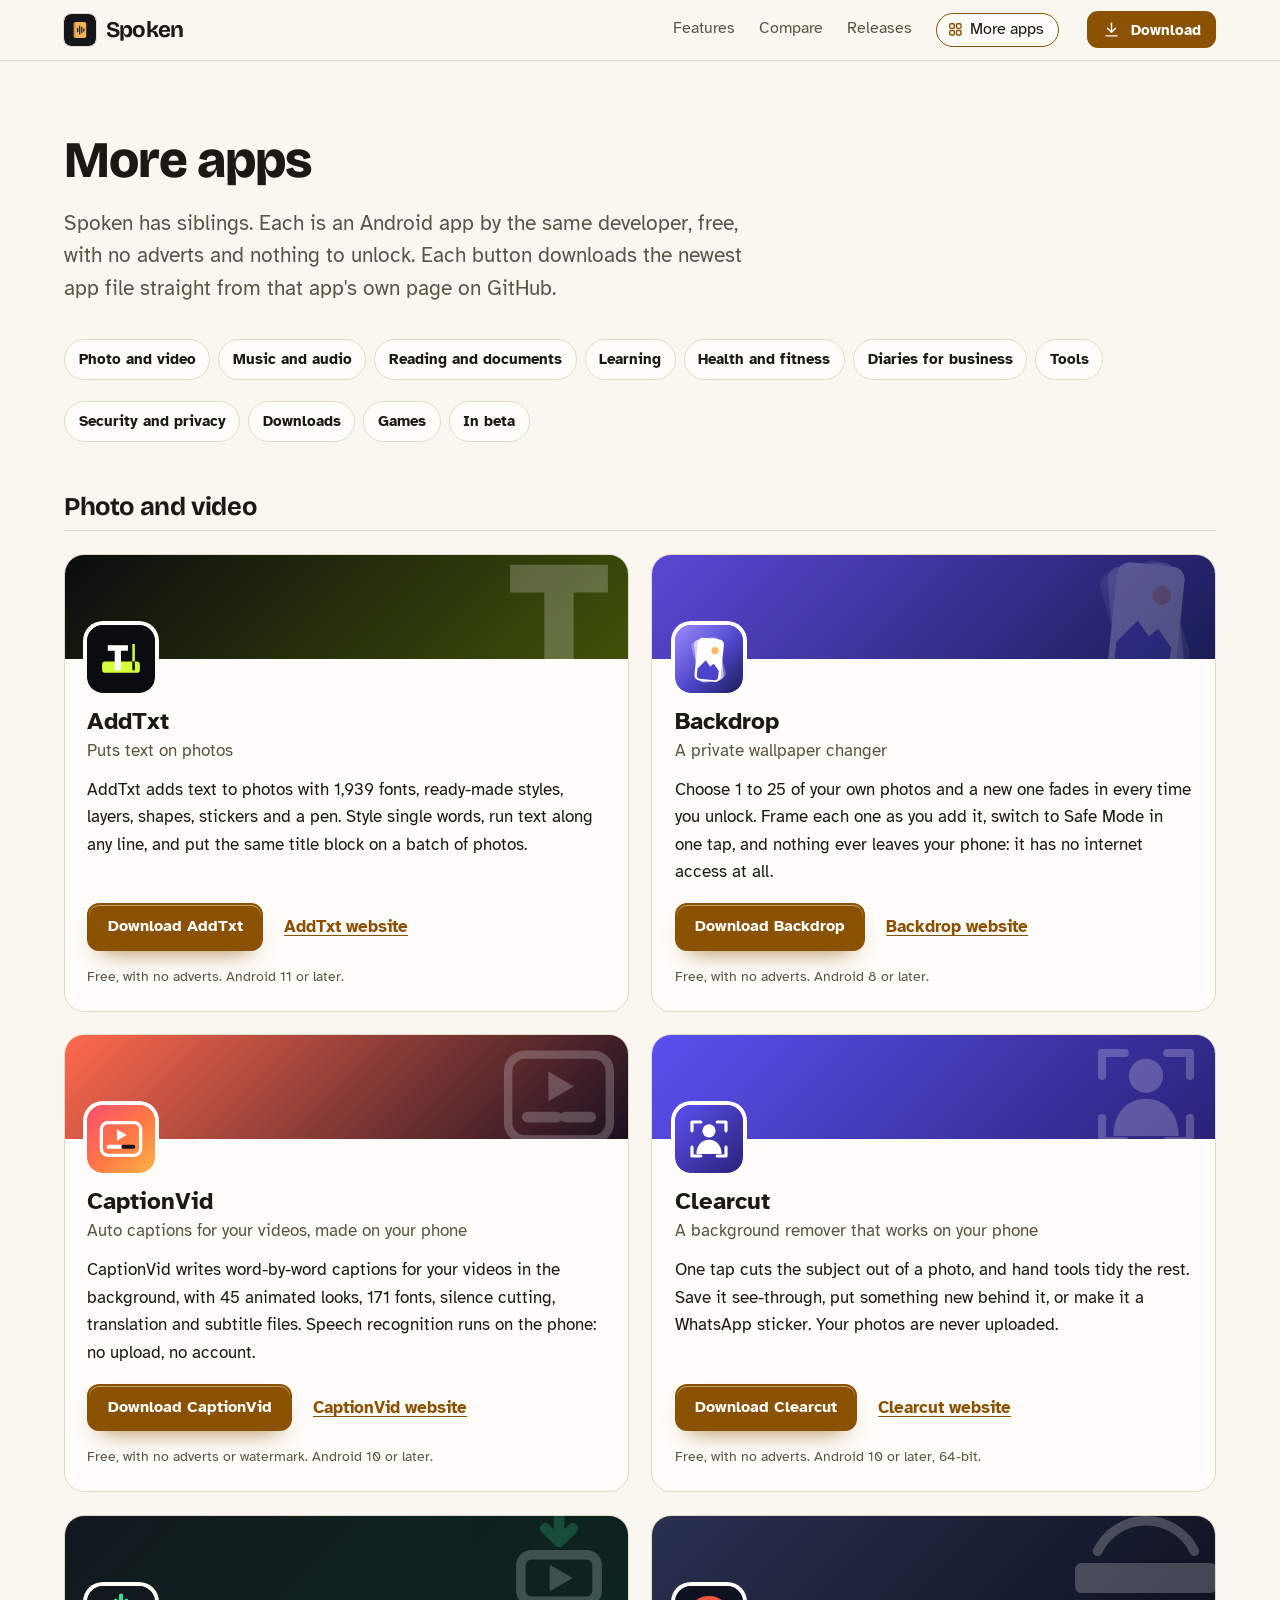
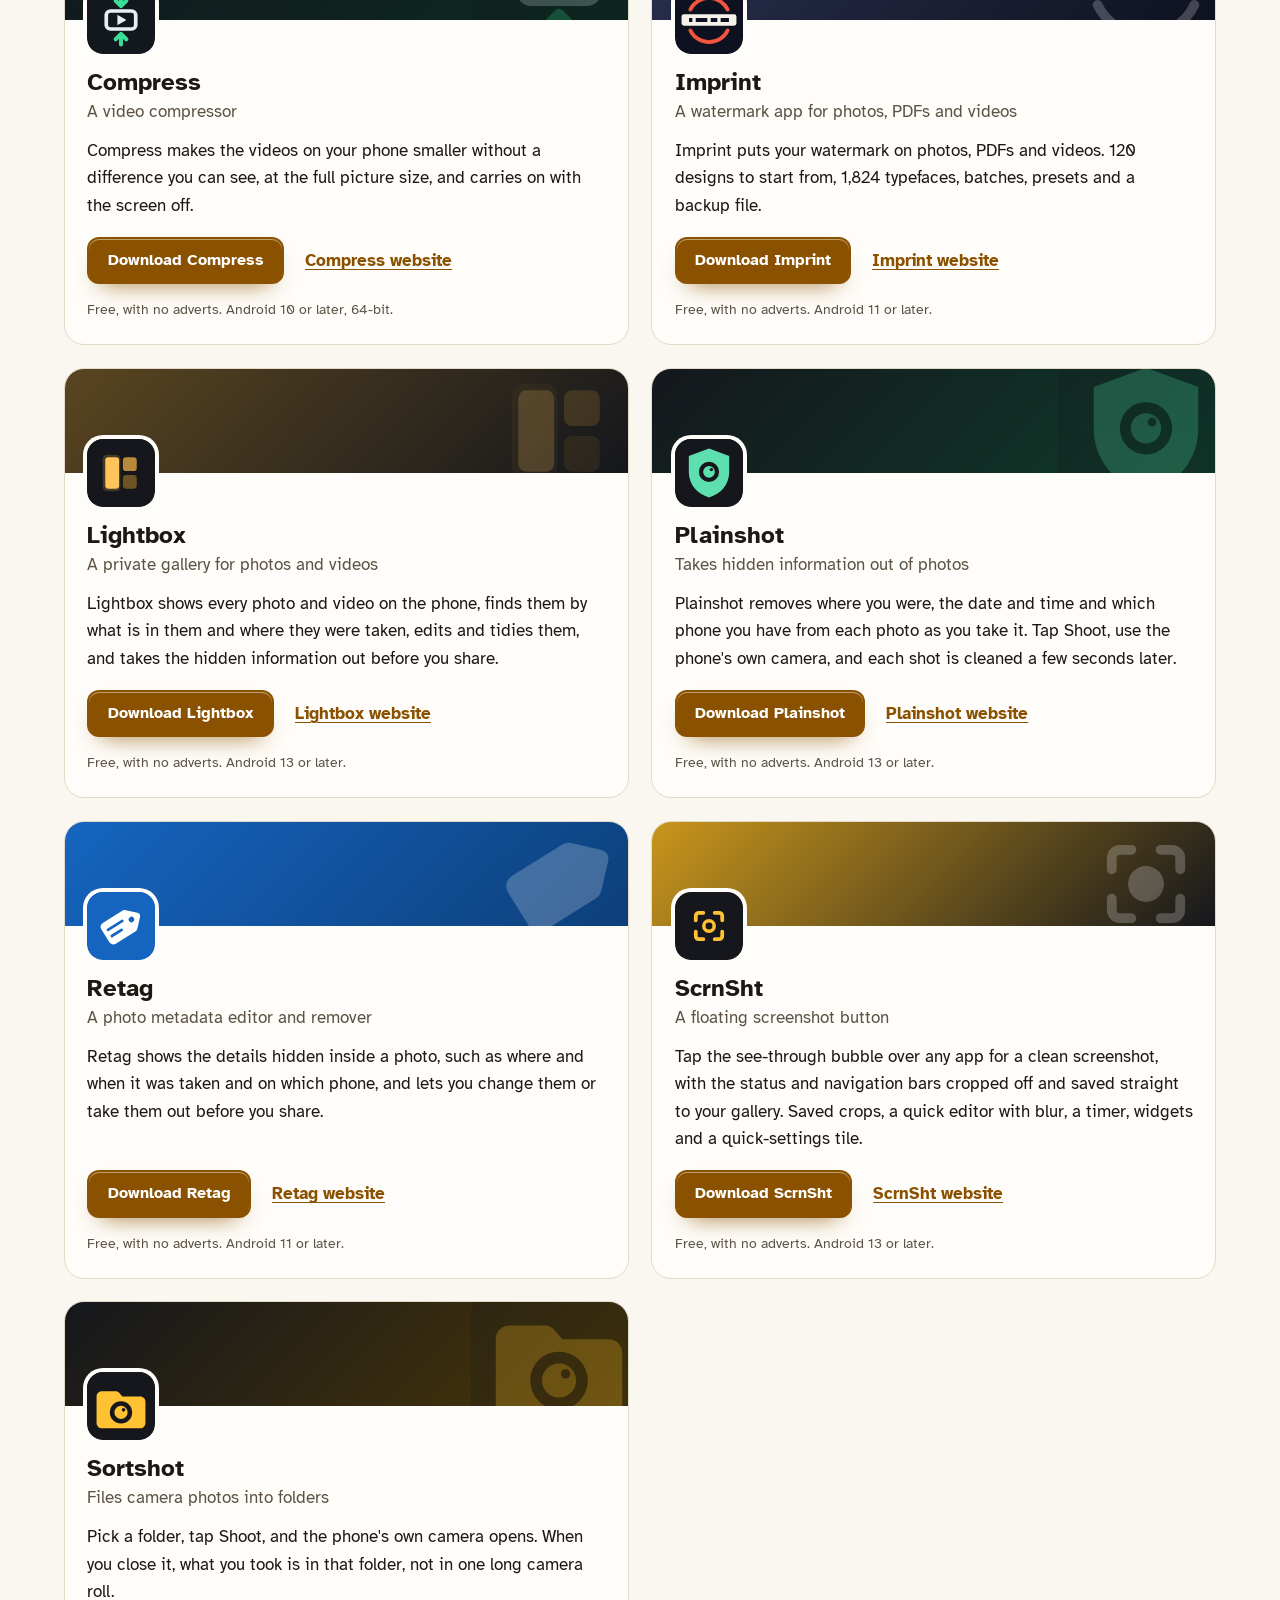
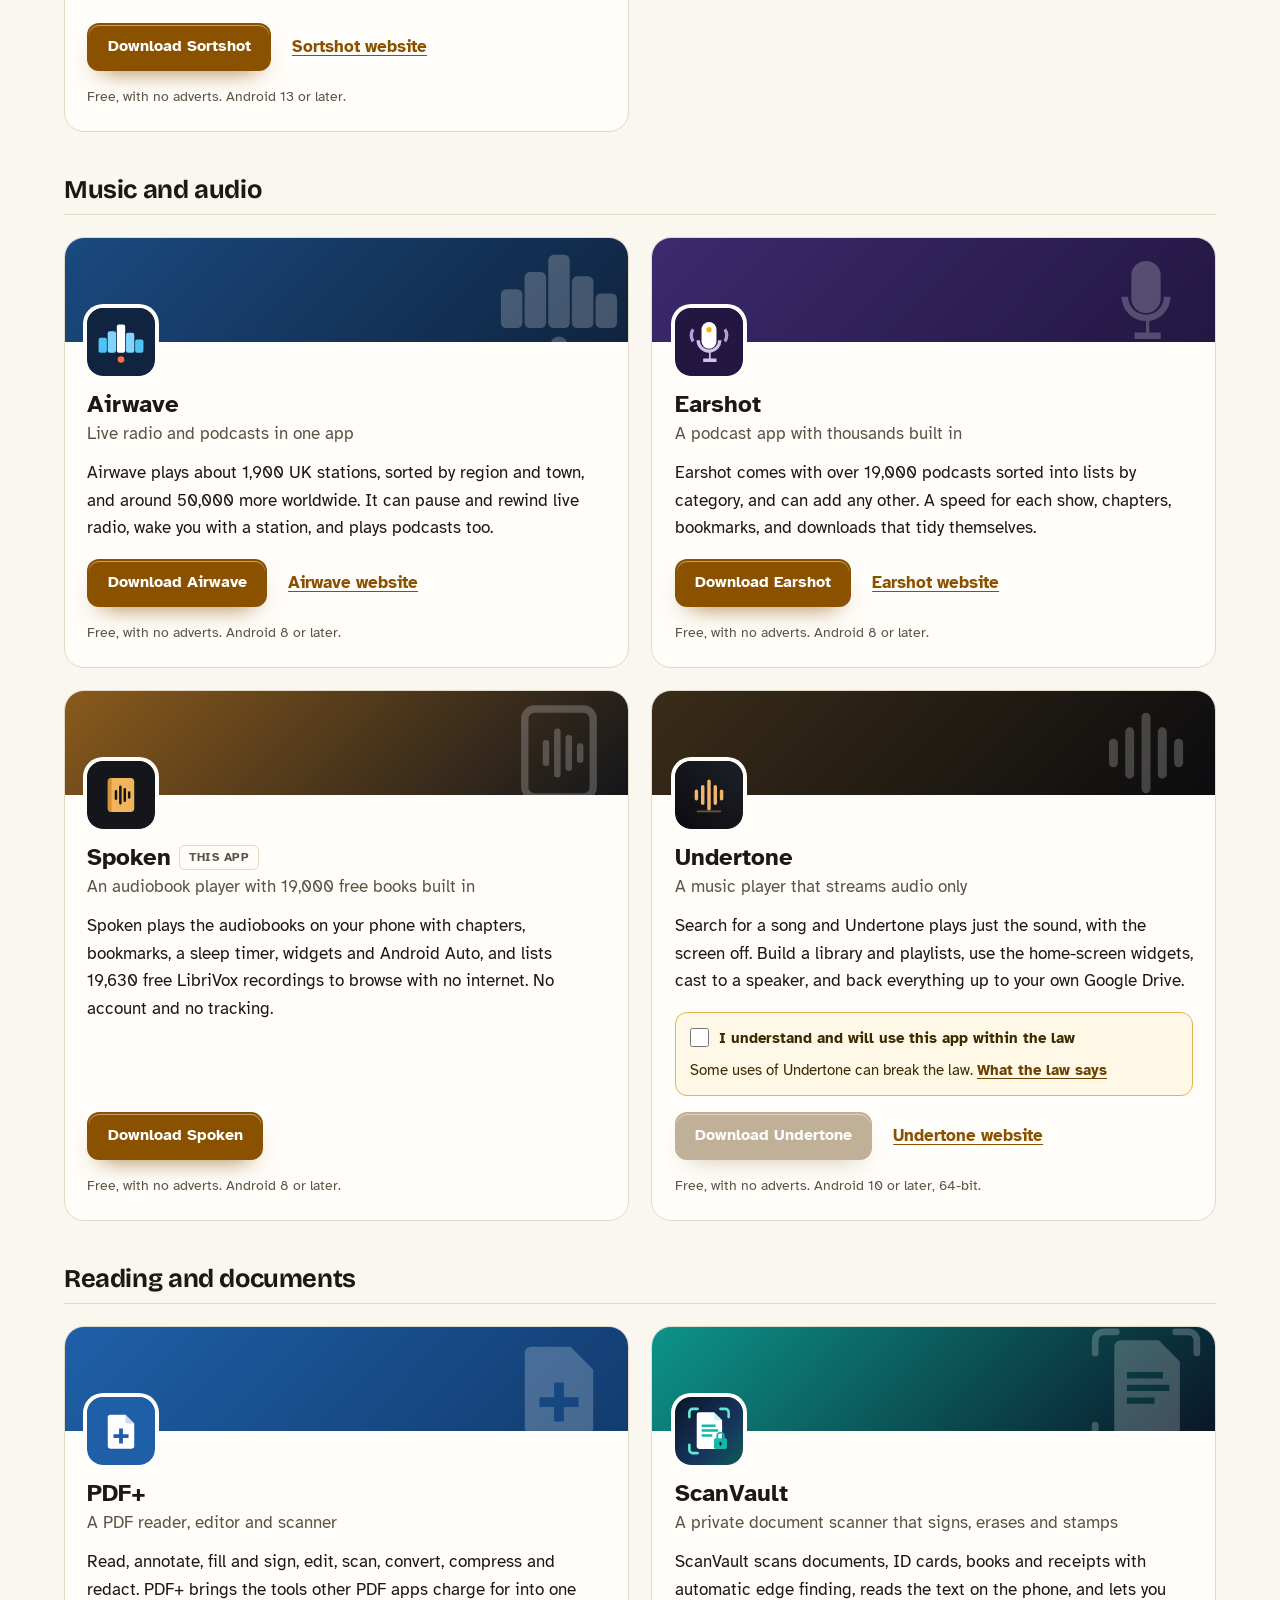
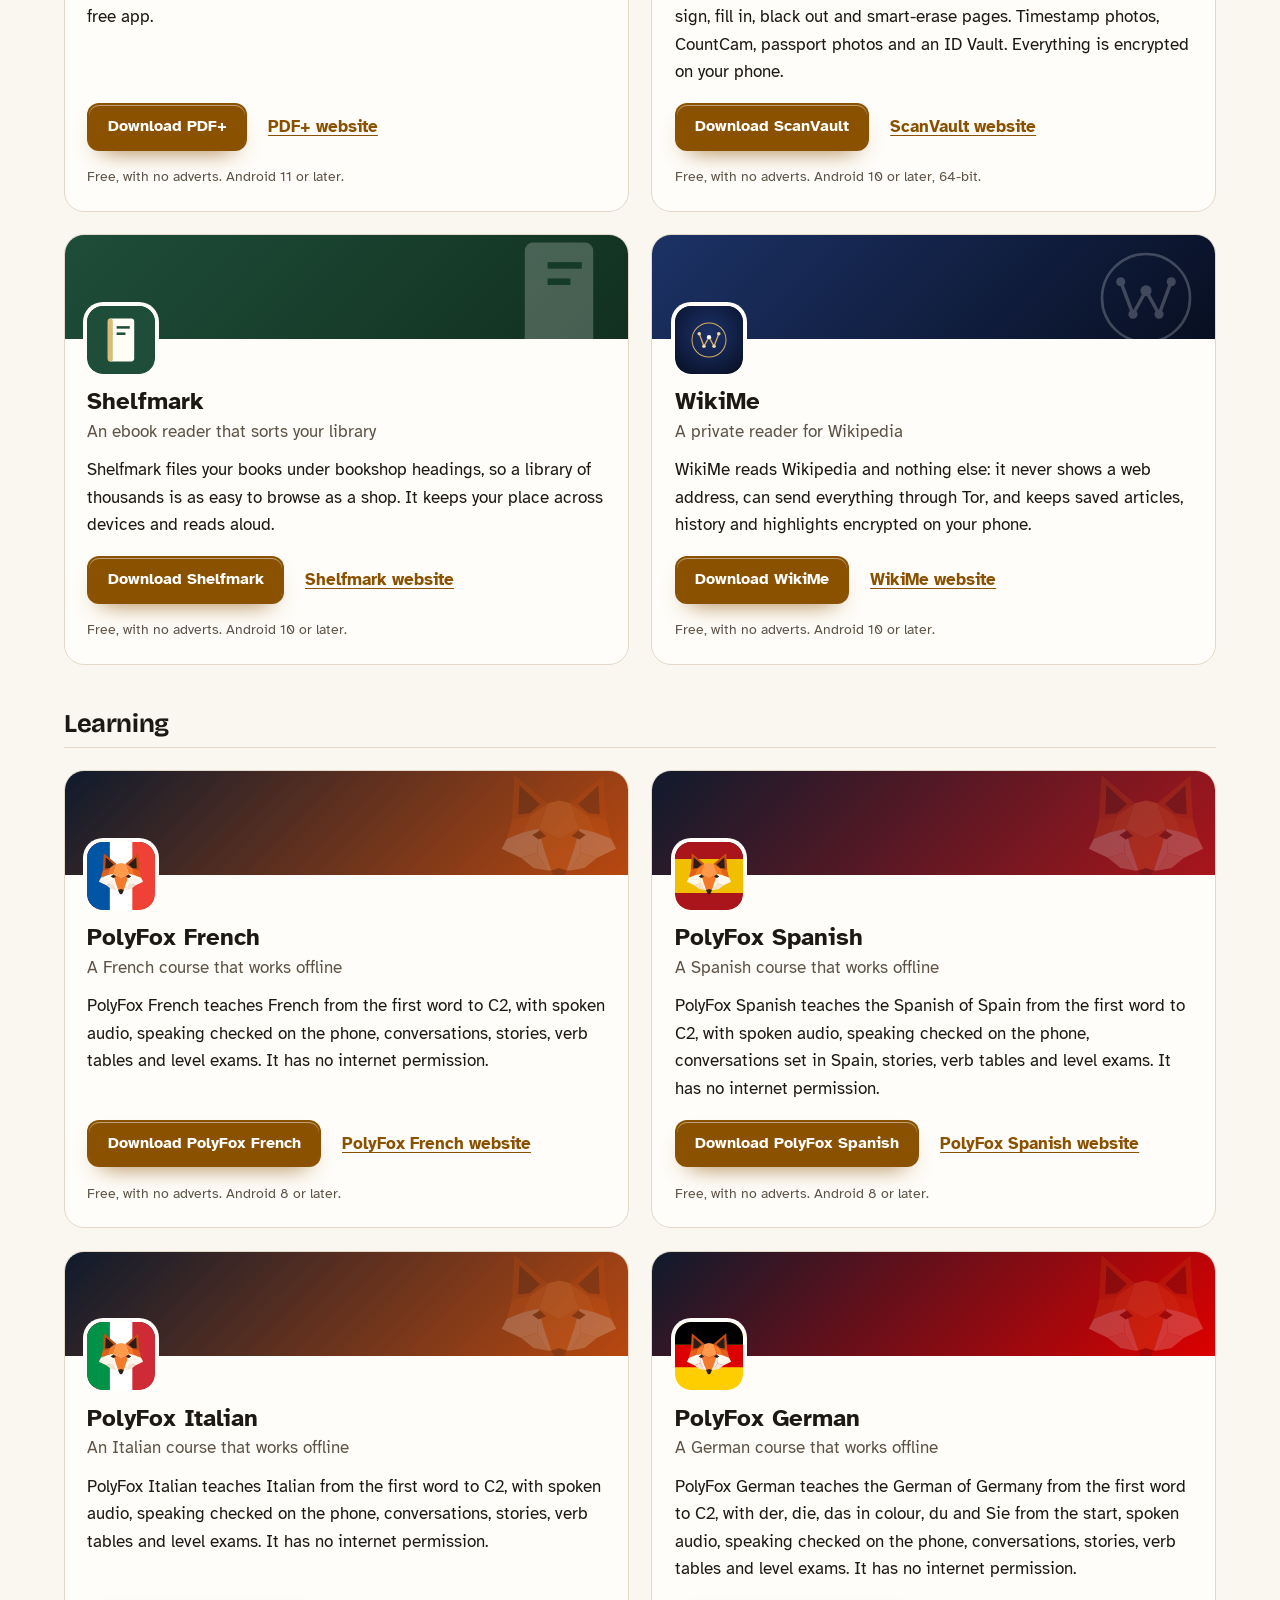
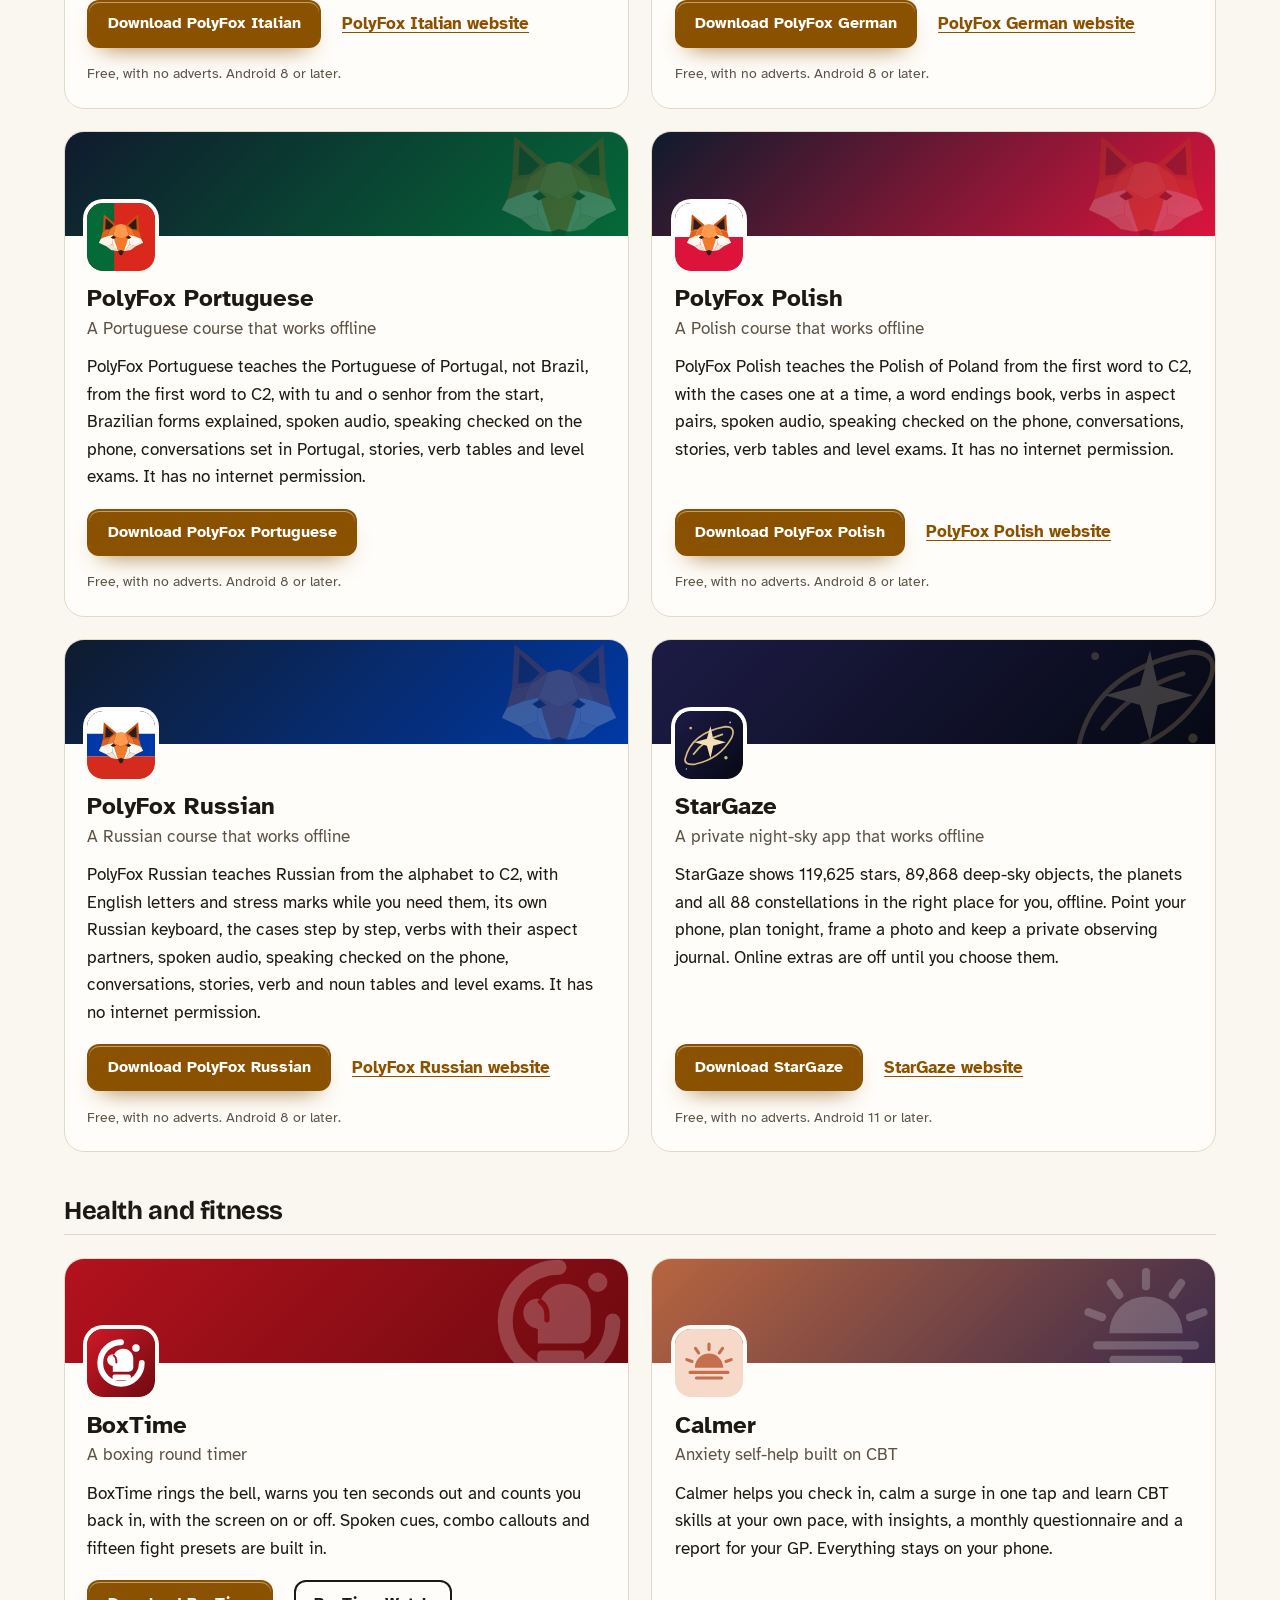
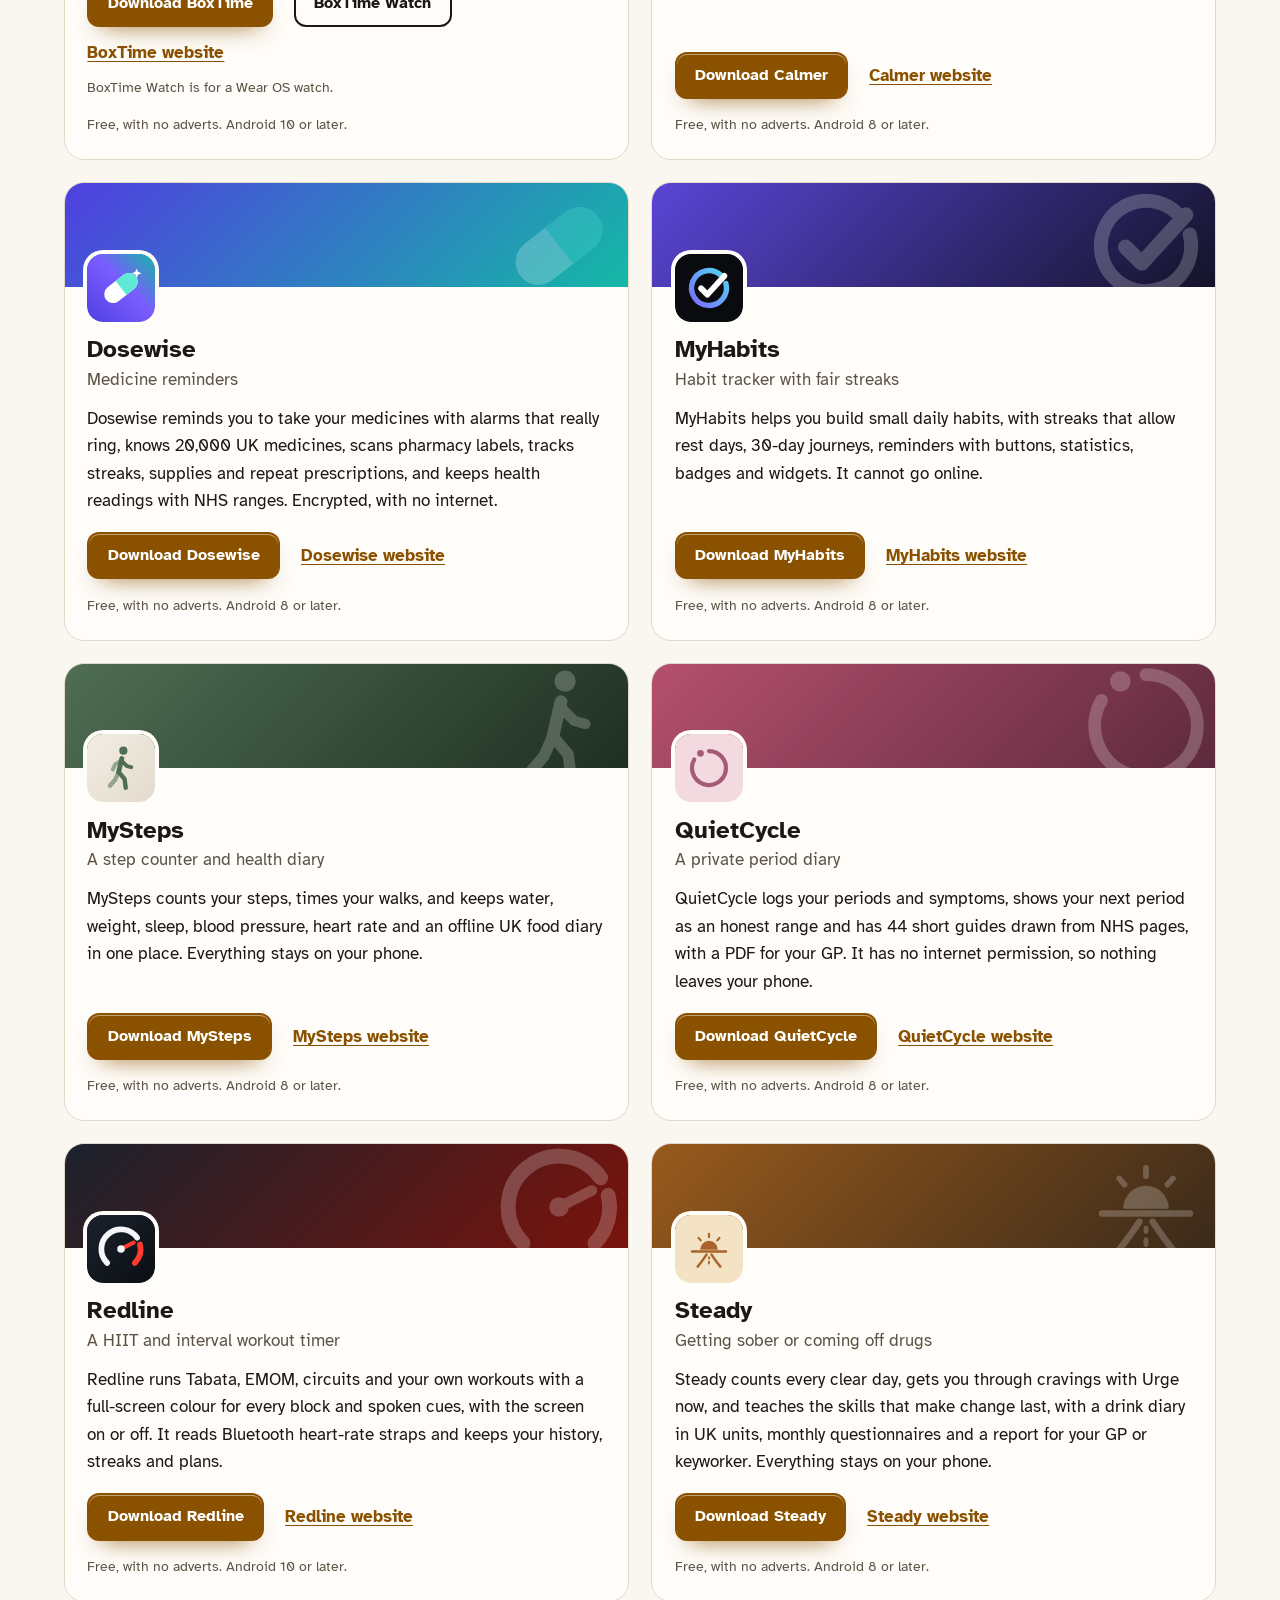
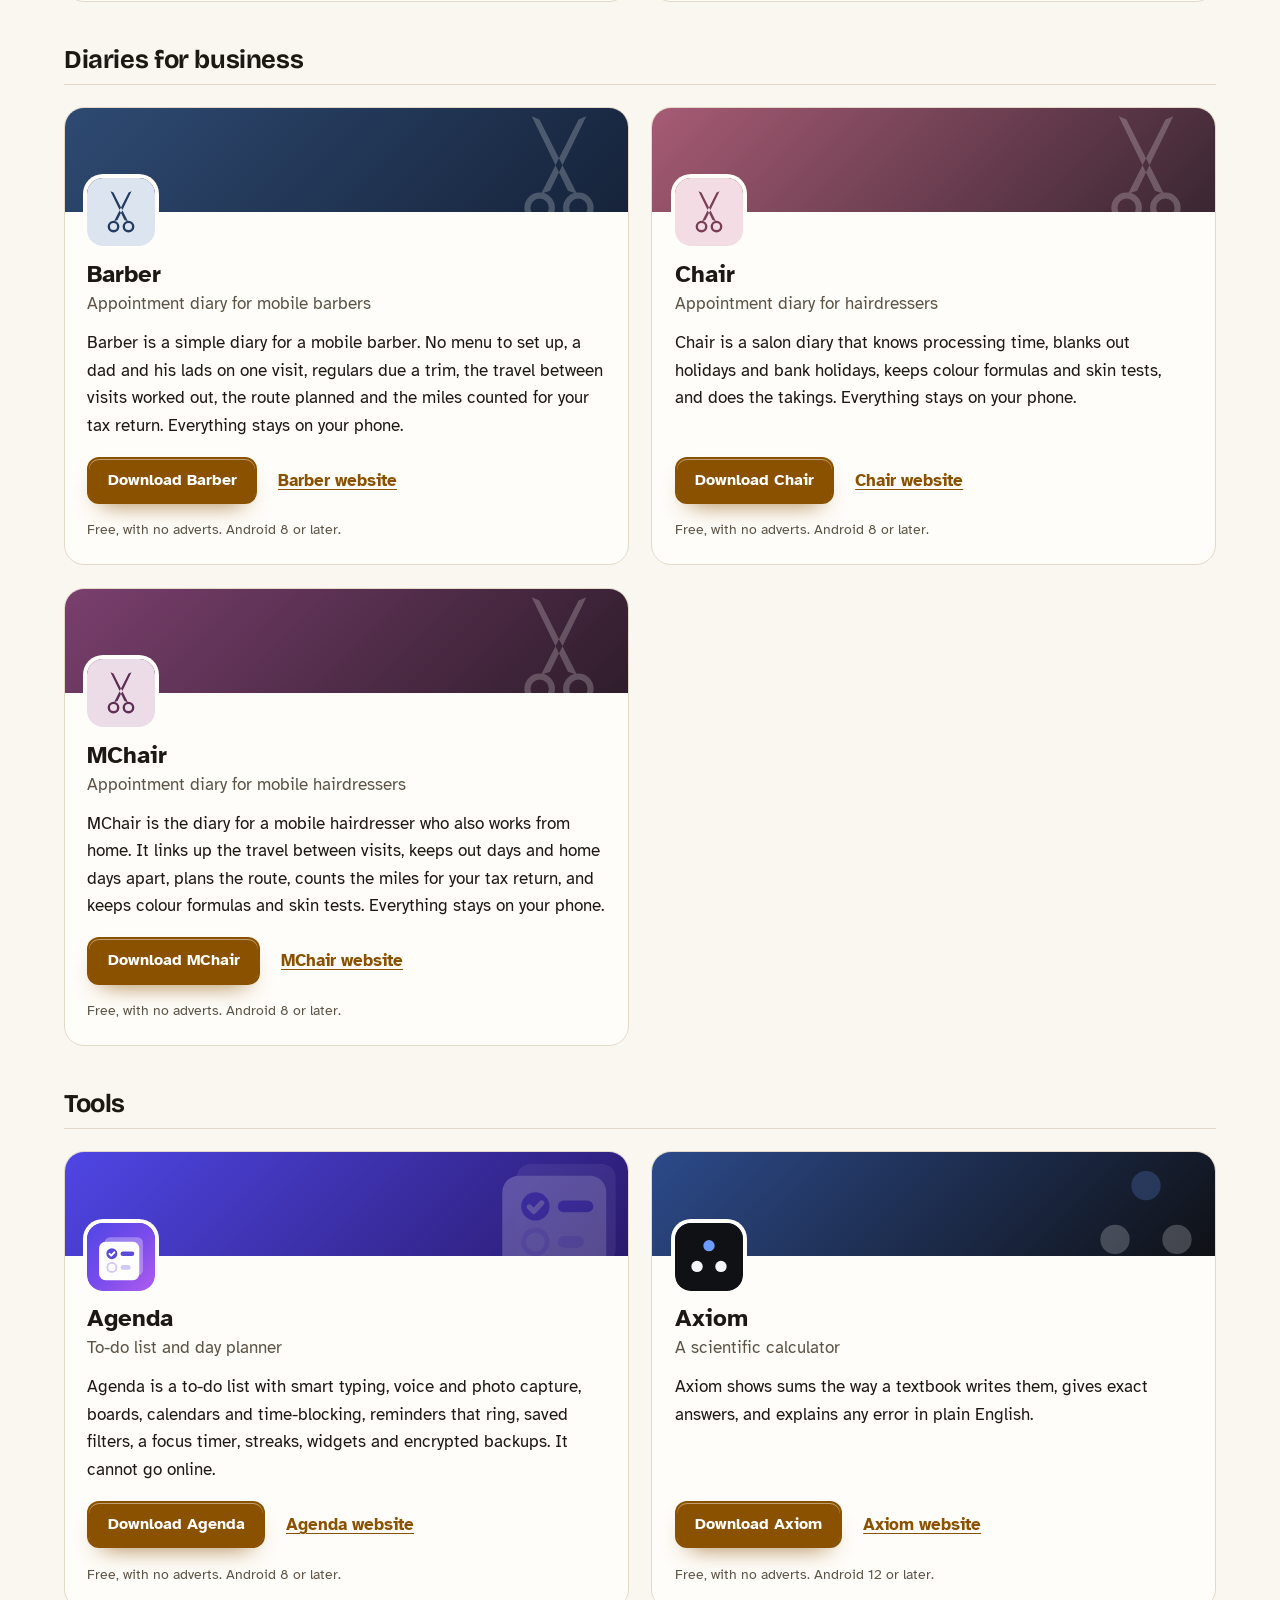
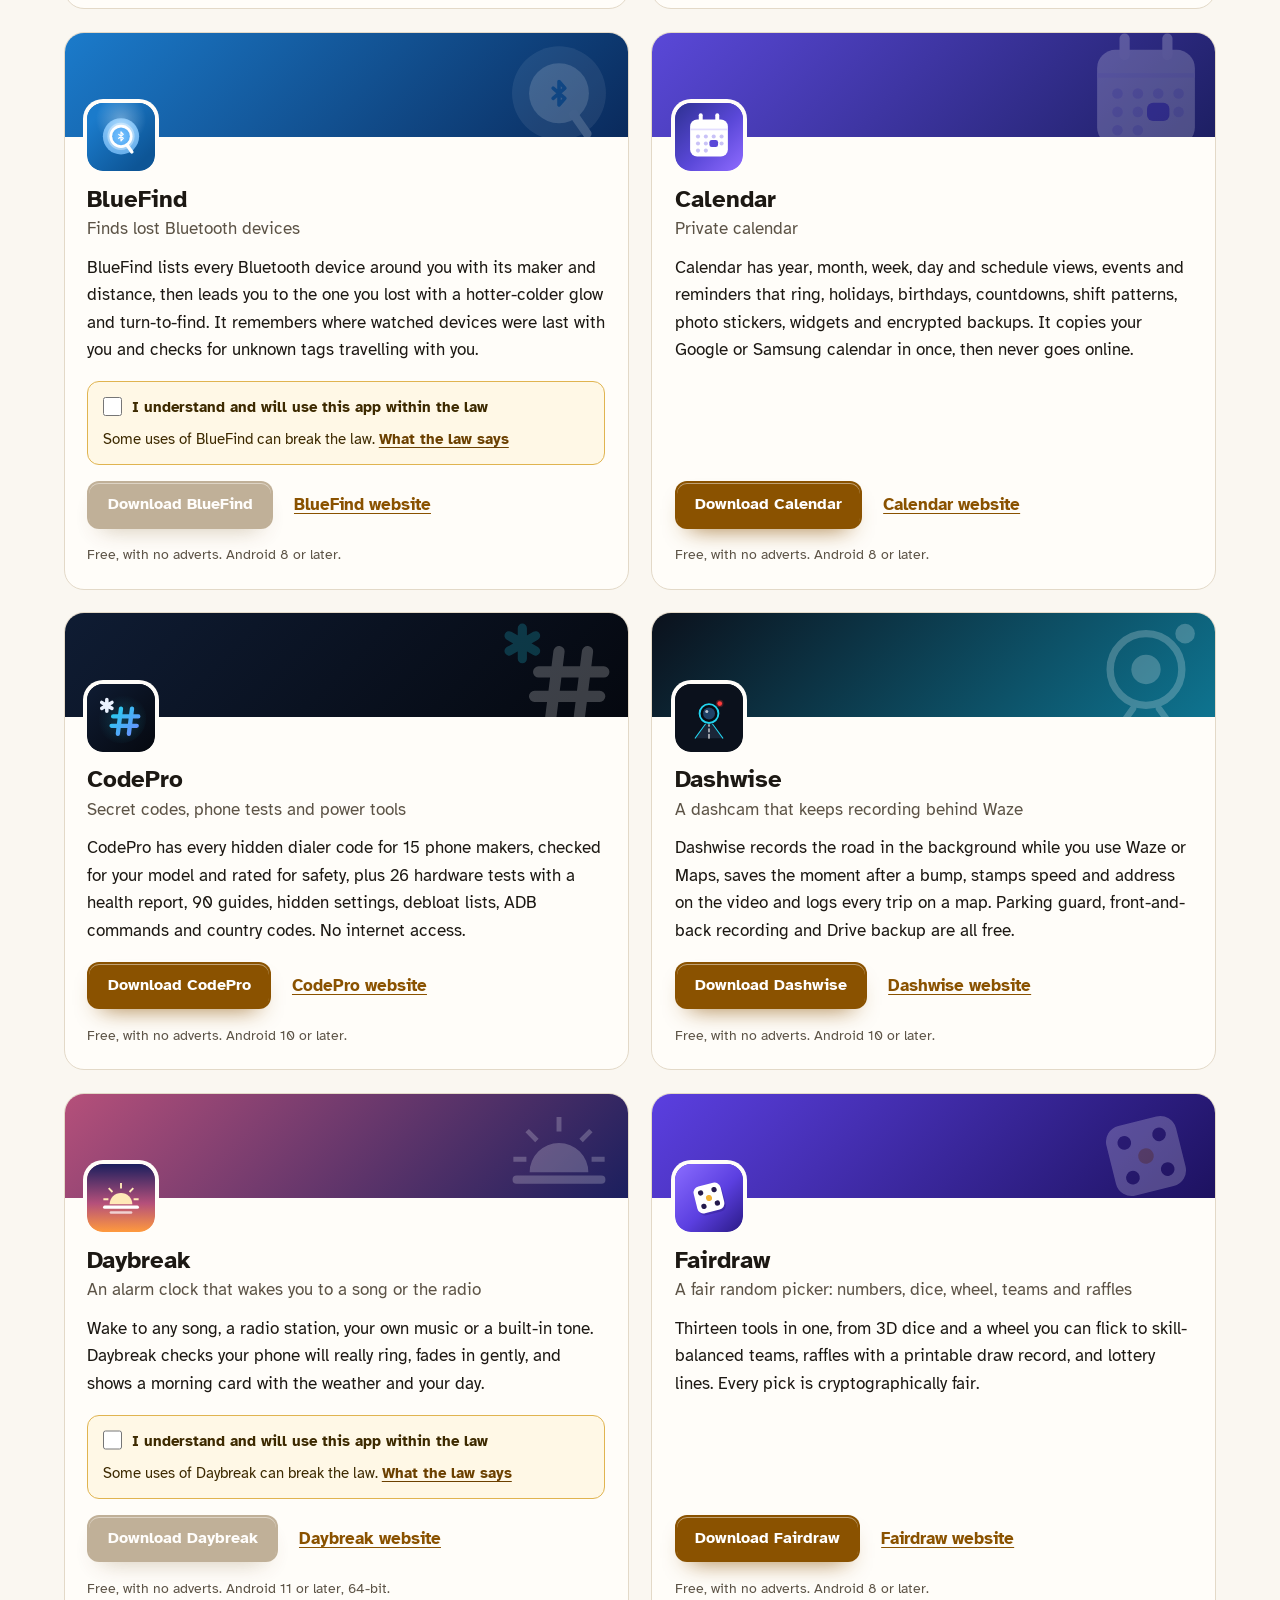
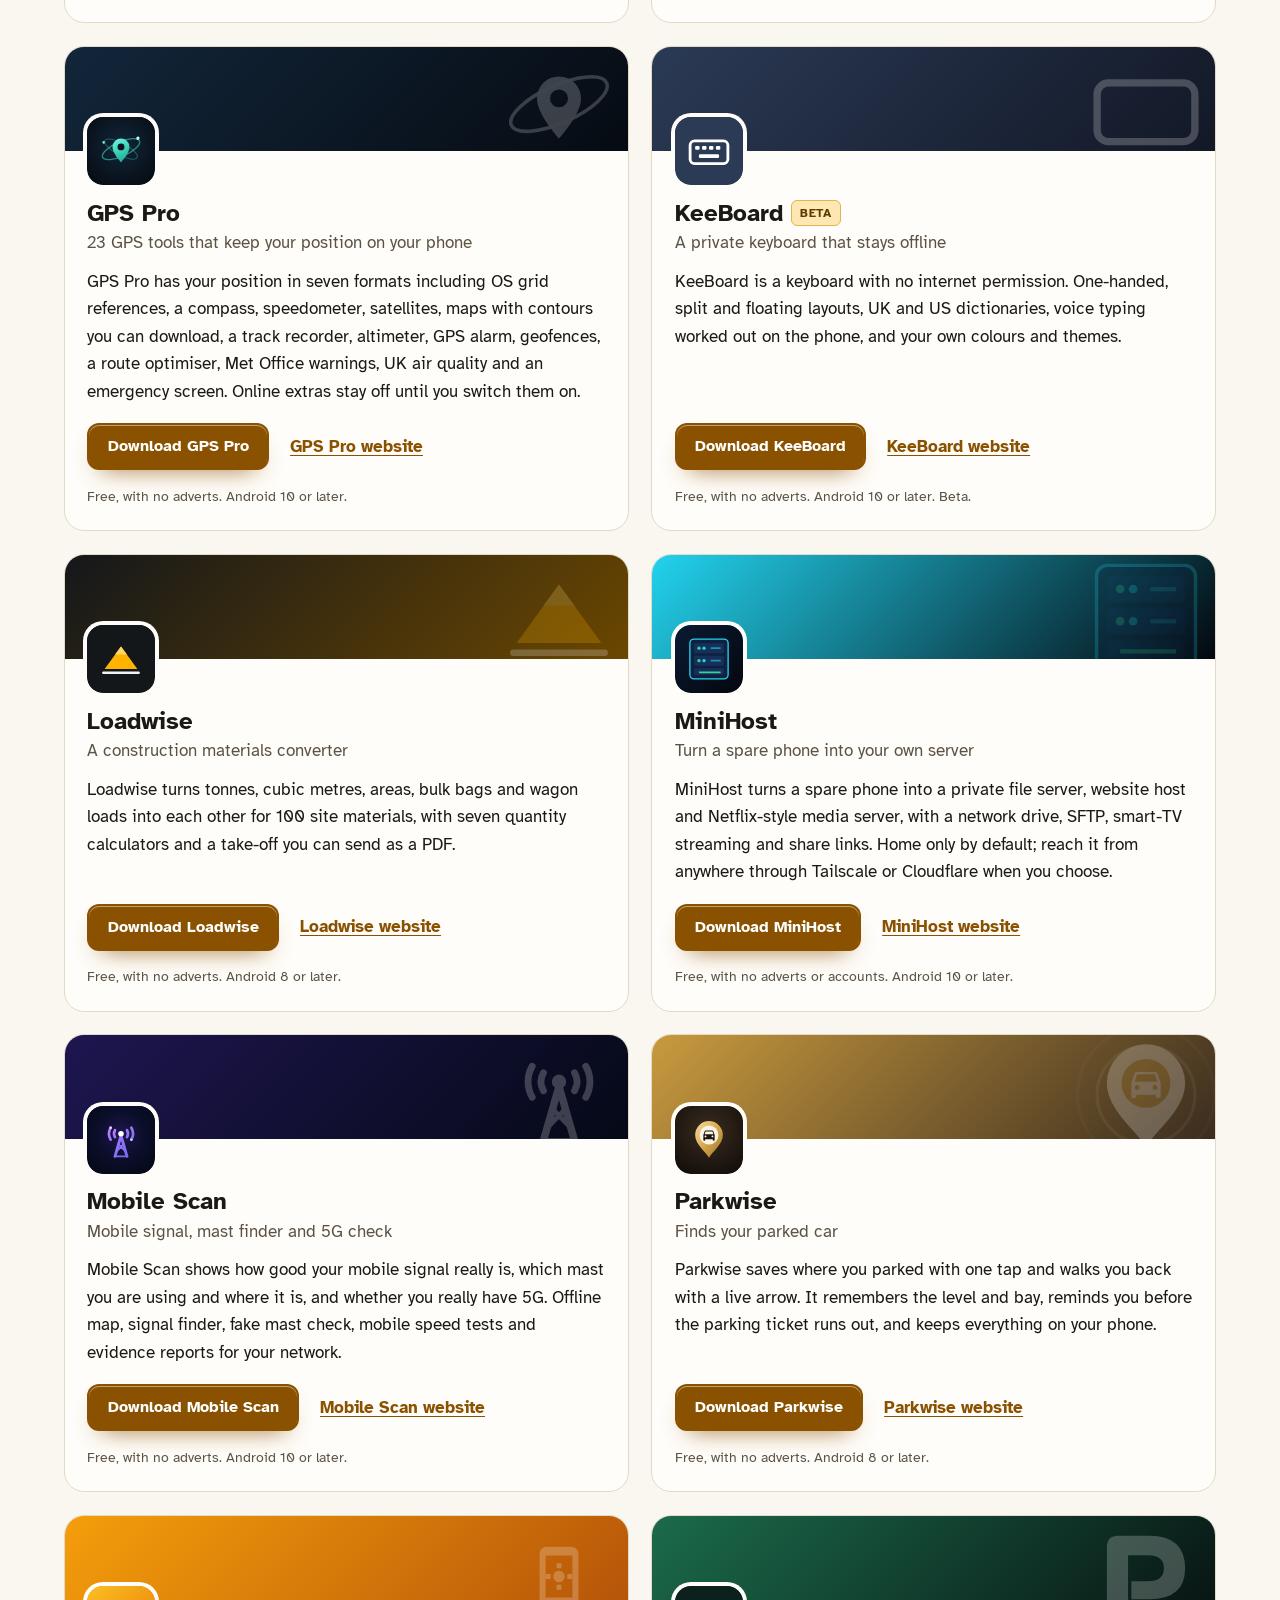
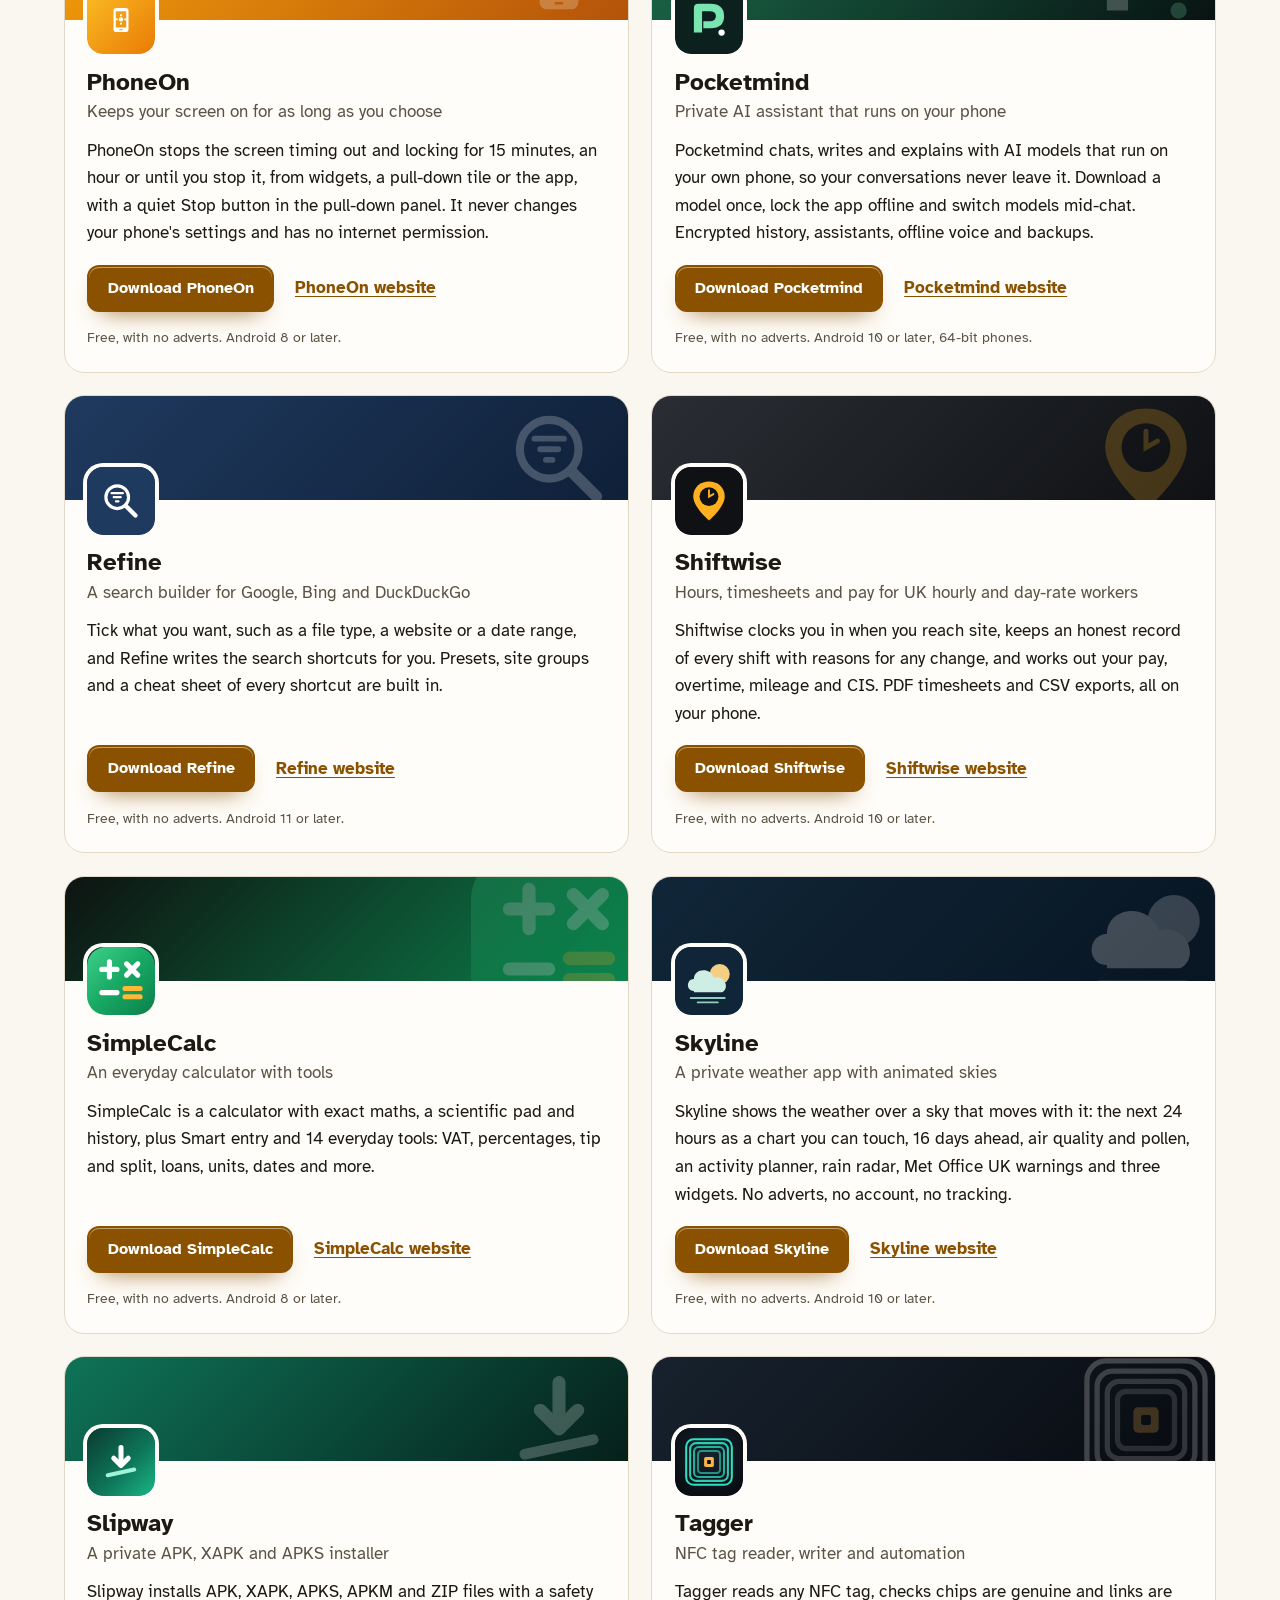
==== commit 10673b24: "More apps: add Slipway" ====
--- a/more-apps.html
+++ b/more-apps.html
@@ -4,7 +4,7 @@
 <meta charset="utf-8">
 <meta name="viewport" content="width=device-width, initial-scale=1">
 <title>More free Android apps from the maker of Spoken</title>
-<meta name="description" content="All 92 free Android apps from the maker of Spoken, in one list by category, each with its download and a link to its website.">
+<meta name="description" content="All 93 free Android apps from the maker of Spoken, in one list by category, each with its download and a link to its website.">
 <meta name="author" content="Jonathan Jackson">
 <link rel="canonical" href="https://customgpter.github.io/spoken/more-apps.html">
 <meta name="theme-color" content="#faf7f1" media="(prefers-color-scheme: light)">
@@ -12,7 +12,7 @@
 <meta property="og:type" content="website">
 <meta property="og:site_name" content="Spoken">
 <meta property="og:title" content="More free Android apps from the maker of Spoken">
-<meta property="og:description" content="All 92 free Android apps from the maker of Spoken, in one list by category, each with its download and a link to its website.">
+<meta property="og:description" content="All 93 free Android apps from the maker of Spoken, in one list by category, each with its download and a link to its website.">
 <meta property="og:url" content="https://customgpter.github.io/spoken/more-apps.html">
 <meta property="og:image" content="https://customgpter.github.io/spoken/assets/og.png">
 <meta property="og:image:width" content="1200">
@@ -26,7 +26,7 @@
 <link rel="preload" href="./assets/fonts/atkinson-hyperlegible-latin-400-normal.woff2" as="font" type="font/woff2" crossorigin>
 <link rel="stylesheet" href="./assets/site.css?v=1">
 <link rel="stylesheet" href="./assets/house.css?v=1">
-<script type="application/ld+json">{"@context":"https://schema.org","@type":"ItemList","name":"Apps from the maker of Spoken","url":"https://customgpter.github.io/spoken/more-apps.html","itemListElement":[{"@type":"ListItem","position":1,"name":"AddTxt","url":"https://customgpter.github.io/addtxt/"},{"@type":"ListItem","position":2,"name":"Backdrop","url":"https://customgpter.github.io/backdrop/"},{"@type":"ListItem","position":3,"name":"CaptionVid","url":"https://customgpter.github.io/captionvid/"},{"@type":"ListItem","position":4,"name":"Clearcut","url":"https://customgpter.github.io/clearcut/"},{"@type":"ListItem","position":5,"name":"Compress","url":"https://customgpter.github.io/compress/"},{"@type":"ListItem","position":6,"name":"Imprint","url":"https://customgpter.github.io/imprint/"},{"@type":"ListItem","position":7,"name":"Lightbox","url":"https://customgpter.github.io/lightbox/"},{"@type":"ListItem","position":8,"name":"Plainshot","url":"https://customgpter.github.io/plainshot/"},{"@type":"ListItem","position":9,"name":"Retag","url":"https://customgpter.github.io/retag/"},{"@type":"ListItem","position":10,"name":"ScrnSht","url":"https://customgpter.github.io/scrnsht/"},{"@type":"ListItem","position":11,"name":"Sortshot","url":"https://customgpter.github.io/sortshot/"},{"@type":"ListItem","position":12,"name":"Airwave","url":"https://customgpter.github.io/airwave/"},{"@type":"ListItem","position":13,"name":"Earshot","url":"https://customgpter.github.io/earshot/"},{"@type":"ListItem","position":14,"name":"Spoken","url":"https://customgpter.github.io/spoken/"},{"@type":"ListItem","position":15,"name":"Undertone","url":"https://customgpter.github.io/undertone/"},{"@type":"ListItem","position":16,"name":"PDF+","url":"https://customgpter.github.io/pdfplus/"},{"@type":"ListItem","position":17,"name":"ScanVault","url":"https://customgpter.github.io/scanvault/"},{"@type":"ListItem","position":18,"name":"Shelfmark","url":"https://customgpter.github.io/shelfmark/"},{"@type":"ListItem","position":19,"name":"WikiMe","url":"https://customgpter.github.io/wikime/"},{"@type":"ListItem","position":20,"name":"PolyFox French","url":"https://customgpter.github.io/polyfox/"},{"@type":"ListItem","position":21,"name":"PolyFox German","url":"https://customgpter.github.io/polyfox-german/"},{"@type":"ListItem","position":22,"name":"PolyFox Polish","url":"https://customgpter.github.io/polyfox-polish/"},{"@type":"ListItem","position":23,"name":"PolyFox Russian","url":"https://customgpter.github.io/polyfox-russian/"},{"@type":"ListItem","position":24,"name":"StarGaze","url":"https://customgpter.github.io/stargaze/"},{"@type":"ListItem","position":25,"name":"BoxTime","url":"https://customgpter.github.io/boxtime/"},{"@type":"ListItem","position":26,"name":"Calmer","url":"https://customgpter.github.io/calmer/"},{"@type":"ListItem","position":27,"name":"Dosewise","url":"https://customgpter.github.io/dosewise/"},{"@type":"ListItem","position":28,"name":"MyHabits","url":"https://customgpter.github.io/myhabits/"},{"@type":"ListItem","position":29,"name":"MySteps","url":"https://customgpter.github.io/mysteps/"},{"@type":"ListItem","position":30,"name":"QuietCycle","url":"https://customgpter.github.io/quietcycle/"},{"@type":"ListItem","position":31,"name":"Redline","url":"https://customgpter.github.io/redline/"},{"@type":"ListItem","position":32,"name":"Steady","url":"https://customgpter.github.io/steady/"},{"@type":"ListItem","position":33,"name":"Barber","url":"https://customgpter.github.io/barber/"},{"@type":"ListItem","position":34,"name":"Chair","url":"https://customgpter.github.io/chair/"},{"@type":"ListItem","position":35,"name":"MChair","url":"https://customgpter.github.io/mchair/"},{"@type":"ListItem","position":36,"name":"Agenda","url":"https://customgpter.github.io/agenda/"},{"@type":"ListItem","position":37,"name":"Axiom","url":"https://customgpter.github.io/axiom/"},{"@type":"ListItem","position":38,"name":"BlueFind","url":"https://customgpter.github.io/bluefind/"},{"@type":"ListItem","position":39,"name":"Calendar","url":"https://customgpter.github.io/calendar/"},{"@type":"ListItem","position":40,"name":"CodePro","url":"https://customgpter.github.io/codepro/"},{"@type":"ListItem","position":41,"name":"Dashwise","url":"https://customgpter.github.io/dashwise/"},{"@type":"ListItem","position":42,"name":"Daybreak","url":"https://customgpter.github.io/daybreak/"},{"@type":"ListItem","position":43,"name":"Fairdraw","url":"https://customgpter.github.io/fairdraw/"},{"@type":"ListItem","position":44,"name":"GPS Pro","url":"https://customgpter.github.io/gpspro/"},{"@type":"ListItem","position":45,"name":"KeeBoard","url":"https://customgpter.github.io/keeboard/"},{"@type":"ListItem","position":46,"name":"Loadwise","url":"https://customgpter.github.io/loadwise/"},{"@type":"ListItem","position":47,"name":"MiniHost","url":"https://customgpter.github.io/minihost/"},{"@type":"ListItem","position":48,"name":"Mobile Scan","url":"https://customgpter.github.io/mobilescan/"},{"@type":"ListItem","position":49,"name":"Parkwise","url":"https://customgpter.github.io/parkwise/"},{"@type":"ListItem","position":50,"name":"Pocketmind","url":"https://customgpter.github.io/pocketmind/"},{"@type":"ListItem","position":51,"name":"Refine","url":"https://customgpter.github.io/refine/"},{"@type":"ListItem","position":52,"name":"Shiftwise","url":"https://customgpter.github.io/shiftwise/"},{"@type":"ListItem","position":53,"name":"SimpleCalc","url":"https://customgpter.github.io/simplecalc/"},{"@type":"ListItem","position":54,"name":"Skyline","url":"https://customgpter.github.io/skyline/"},{"@type":"ListItem","position":55,"name":"Tagger","url":"https://customgpter.github.io/tagger/"},{"@type":"ListItem","position":56,"name":"TotalClean","url":"https://customgpter.github.io/totalclean/"},{"@type":"ListItem","position":57,"name":"TVLink","url":"https://customgpter.github.io/tvlink/"},{"@type":"ListItem","position":58,"name":"Unbox","url":"https://customgpter.github.io/unbox/"},{"@type":"ListItem","position":59,"name":"WhatsKeep","url":"https://customgpter.github.io/whatskeep/"},{"@type":"ListItem","position":60,"name":"WiFi Scan","url":"https://customgpter.github.io/wifiscan/"},{"@type":"ListItem","position":61,"name":"Auditly","url":"https://customgpter.github.io/auditly/"},{"@type":"ListItem","position":62,"name":"Backchannel","url":"https://customgpter.github.io/backchannel/"},{"@type":"ListItem","position":63,"name":"ENotes","url":"https://customgpter.github.io/enotes/"},{"@type":"ListItem","position":64,"name":"FindMe","url":"https://customgpter.github.io/findme/"},{"@type":"ListItem","position":65,"name":"iLock","url":"https://customgpter.github.io/ilock/"},{"@type":"ListItem","position":66,"name":"ImSafe","url":"https://customgpter.github.io/imsafe/"},{"@type":"ListItem","position":67,"name":"IShred","url":"https://customgpter.github.io/ishred/"},{"@type":"ListItem","position":68,"name":"LockBox","url":"https://customgpter.github.io/lockbox/"},{"@type":"ListItem","position":69,"name":"PassVault","url":"https://customgpter.github.io/passvault/"},{"@type":"ListItem","position":70,"name":"SpyFind","url":"https://customgpter.github.io/spyfind/"},{"@type":"ListItem","position":71,"name":"TextWipe","url":"https://customgpter.github.io/textwipe/"},{"@type":"ListItem","position":72,"name":"Tracewire","url":"https://customgpter.github.io/tracewire/"},{"@type":"ListItem","position":73,"name":"Vigil","url":"https://customgpter.github.io/vigil/"},{"@type":"ListItem","position":74,"name":"Grab","url":"https://customgpter.github.io/grab/"},{"@type":"ListItem","position":75,"name":"Swarm","url":"https://customgpter.github.io/swarm/"},{"@type":"ListItem","position":76,"name":"Plane Games","url":"https://customgpter.github.io/plane-games/"},{"@type":"ListItem","position":77,"name":"Ninefold","url":"https://customgpter.github.io/ninefold/"},{"@type":"ListItem","position":78,"name":"Cubewise","url":"https://customgpter.github.io/cubewise/"},{"@type":"ListItem","position":79,"name":"Tilewise","url":"https://customgpter.github.io/tilewise/"},{"@type":"ListItem","position":80,"name":"Letterwise","url":"https://customgpter.github.io/letterwise/"},{"@type":"ListItem","position":81,"name":"Kingside","url":"https://customgpter.github.io/kingside/"},{"@type":"ListItem","position":82,"name":"Deckhand","url":"https://customgpter.github.io/deckhand/"},{"@type":"ListItem","position":83,"name":"SNESForge","url":"https://customgpter.github.io/snesforge/"},{"@type":"ListItem","position":84,"name":"Fame Boy","url":"https://customgpter.github.io/fameboy/"},{"@type":"ListItem","position":85,"name":"PSPPro","url":"https://customgpter.github.io/psppro/"},{"@type":"ListItem","position":86,"name":"MegaGen","url":"https://customgpter.github.io/megagen/"},{"@type":"ListItem","position":87,"name":"QVR","url":"https://customgpter.github.io/qvr/"},{"@type":"ListItem","position":88,"name":"QVR Watch","url":"https://customgpter.github.io/qvr-watch/"},{"@type":"ListItem","position":89,"name":"QVRLite","url":"https://customgpter.github.io/qvrlite/"},{"@type":"ListItem","position":90,"name":"Onionz","url":"https://customgpter.github.io/onionz/"},{"@type":"ListItem","position":91,"name":"OnionzWeb","url":"https://customgpter.github.io/onionzweb/"}]}</script>
+<script type="application/ld+json">{"@context":"https://schema.org","@type":"ItemList","name":"Apps from the maker of Spoken","url":"https://customgpter.github.io/spoken/more-apps.html","itemListElement":[{"@type":"ListItem","position":1,"name":"AddTxt","url":"https://customgpter.github.io/addtxt/"},{"@type":"ListItem","position":2,"name":"Backdrop","url":"https://customgpter.github.io/backdrop/"},{"@type":"ListItem","position":3,"name":"CaptionVid","url":"https://customgpter.github.io/captionvid/"},{"@type":"ListItem","position":4,"name":"Clearcut","url":"https://customgpter.github.io/clearcut/"},{"@type":"ListItem","position":5,"name":"Compress","url":"https://customgpter.github.io/compress/"},{"@type":"ListItem","position":6,"name":"Imprint","url":"https://customgpter.github.io/imprint/"},{"@type":"ListItem","position":7,"name":"Lightbox","url":"https://customgpter.github.io/lightbox/"},{"@type":"ListItem","position":8,"name":"Plainshot","url":"https://customgpter.github.io/plainshot/"},{"@type":"ListItem","position":9,"name":"Retag","url":"https://customgpter.github.io/retag/"},{"@type":"ListItem","position":10,"name":"ScrnSht","url":"https://customgpter.github.io/scrnsht/"},{"@type":"ListItem","position":11,"name":"Sortshot","url":"https://customgpter.github.io/sortshot/"},{"@type":"ListItem","position":12,"name":"Airwave","url":"https://customgpter.github.io/airwave/"},{"@type":"ListItem","position":13,"name":"Earshot","url":"https://customgpter.github.io/earshot/"},{"@type":"ListItem","position":14,"name":"Spoken","url":"https://customgpter.github.io/spoken/"},{"@type":"ListItem","position":15,"name":"Undertone","url":"https://customgpter.github.io/undertone/"},{"@type":"ListItem","position":16,"name":"PDF+","url":"https://customgpter.github.io/pdfplus/"},{"@type":"ListItem","position":17,"name":"ScanVault","url":"https://customgpter.github.io/scanvault/"},{"@type":"ListItem","position":18,"name":"Shelfmark","url":"https://customgpter.github.io/shelfmark/"},{"@type":"ListItem","position":19,"name":"WikiMe","url":"https://customgpter.github.io/wikime/"},{"@type":"ListItem","position":20,"name":"PolyFox French","url":"https://customgpter.github.io/polyfox/"},{"@type":"ListItem","position":21,"name":"PolyFox German","url":"https://customgpter.github.io/polyfox-german/"},{"@type":"ListItem","position":22,"name":"PolyFox Polish","url":"https://customgpter.github.io/polyfox-polish/"},{"@type":"ListItem","position":23,"name":"PolyFox Russian","url":"https://customgpter.github.io/polyfox-russian/"},{"@type":"ListItem","position":24,"name":"StarGaze","url":"https://customgpter.github.io/stargaze/"},{"@type":"ListItem","position":25,"name":"BoxTime","url":"https://customgpter.github.io/boxtime/"},{"@type":"ListItem","position":26,"name":"Calmer","url":"https://customgpter.github.io/calmer/"},{"@type":"ListItem","position":27,"name":"Dosewise","url":"https://customgpter.github.io/dosewise/"},{"@type":"ListItem","position":28,"name":"MyHabits","url":"https://customgpter.github.io/myhabits/"},{"@type":"ListItem","position":29,"name":"MySteps","url":"https://customgpter.github.io/mysteps/"},{"@type":"ListItem","position":30,"name":"QuietCycle","url":"https://customgpter.github.io/quietcycle/"},{"@type":"ListItem","position":31,"name":"Redline","url":"https://customgpter.github.io/redline/"},{"@type":"ListItem","position":32,"name":"Steady","url":"https://customgpter.github.io/steady/"},{"@type":"ListItem","position":33,"name":"Barber","url":"https://customgpter.github.io/barber/"},{"@type":"ListItem","position":34,"name":"Chair","url":"https://customgpter.github.io/chair/"},{"@type":"ListItem","position":35,"name":"MChair","url":"https://customgpter.github.io/mchair/"},{"@type":"ListItem","position":36,"name":"Agenda","url":"https://customgpter.github.io/agenda/"},{"@type":"ListItem","position":37,"name":"Axiom","url":"https://customgpter.github.io/axiom/"},{"@type":"ListItem","position":38,"name":"BlueFind","url":"https://customgpter.github.io/bluefind/"},{"@type":"ListItem","position":39,"name":"Calendar","url":"https://customgpter.github.io/calendar/"},{"@type":"ListItem","position":40,"name":"CodePro","url":"https://customgpter.github.io/codepro/"},{"@type":"ListItem","position":41,"name":"Dashwise","url":"https://customgpter.github.io/dashwise/"},{"@type":"ListItem","position":42,"name":"Daybreak","url":"https://customgpter.github.io/daybreak/"},{"@type":"ListItem","position":43,"name":"Fairdraw","url":"https://customgpter.github.io/fairdraw/"},{"@type":"ListItem","position":44,"name":"GPS Pro","url":"https://customgpter.github.io/gpspro/"},{"@type":"ListItem","position":45,"name":"KeeBoard","url":"https://customgpter.github.io/keeboard/"},{"@type":"ListItem","position":46,"name":"Loadwise","url":"https://customgpter.github.io/loadwise/"},{"@type":"ListItem","position":47,"name":"MiniHost","url":"https://customgpter.github.io/minihost/"},{"@type":"ListItem","position":48,"name":"Mobile Scan","url":"https://customgpter.github.io/mobilescan/"},{"@type":"ListItem","position":49,"name":"Parkwise","url":"https://customgpter.github.io/parkwise/"},{"@type":"ListItem","position":50,"name":"Pocketmind","url":"https://customgpter.github.io/pocketmind/"},{"@type":"ListItem","position":51,"name":"Refine","url":"https://customgpter.github.io/refine/"},{"@type":"ListItem","position":52,"name":"Shiftwise","url":"https://customgpter.github.io/shiftwise/"},{"@type":"ListItem","position":53,"name":"SimpleCalc","url":"https://customgpter.github.io/simplecalc/"},{"@type":"ListItem","position":54,"name":"Skyline","url":"https://customgpter.github.io/skyline/"},{"@type":"ListItem","position":55,"name":"Slipway","url":"https://customgpter.github.io/slipway/"},{"@type":"ListItem","position":56,"name":"Tagger","url":"https://customgpter.github.io/tagger/"},{"@type":"ListItem","position":57,"name":"TotalClean","url":"https://customgpter.github.io/totalclean/"},{"@type":"ListItem","position":58,"name":"TVLink","url":"https://customgpter.github.io/tvlink/"},{"@type":"ListItem","position":59,"name":"Unbox","url":"https://customgpter.github.io/unbox/"},{"@type":"ListItem","position":60,"name":"WhatsKeep","url":"https://customgpter.github.io/whatskeep/"},{"@type":"ListItem","position":61,"name":"WiFi Scan","url":"https://customgpter.github.io/wifiscan/"},{"@type":"ListItem","position":62,"name":"Auditly","url":"https://customgpter.github.io/auditly/"},{"@type":"ListItem","position":63,"name":"Backchannel","url":"https://customgpter.github.io/backchannel/"},{"@type":"ListItem","position":64,"name":"ENotes","url":"https://customgpter.github.io/enotes/"},{"@type":"ListItem","position":65,"name":"FindMe","url":"https://customgpter.github.io/findme/"},{"@type":"ListItem","position":66,"name":"iLock","url":"https://customgpter.github.io/ilock/"},{"@type":"ListItem","position":67,"name":"ImSafe","url":"https://customgpter.github.io/imsafe/"},{"@type":"ListItem","position":68,"name":"IShred","url":"https://customgpter.github.io/ishred/"},{"@type":"ListItem","position":69,"name":"LockBox","url":"https://customgpter.github.io/lockbox/"},{"@type":"ListItem","position":70,"name":"PassVault","url":"https://customgpter.github.io/passvault/"},{"@type":"ListItem","position":71,"name":"SpyFind","url":"https://customgpter.github.io/spyfind/"},{"@type":"ListItem","position":72,"name":"TextWipe","url":"https://customgpter.github.io/textwipe/"},{"@type":"ListItem","position":73,"name":"Tracewire","url":"https://customgpter.github.io/tracewire/"},{"@type":"ListItem","position":74,"name":"Vigil","url":"https://customgpter.github.io/vigil/"},{"@type":"ListItem","position":75,"name":"Grab","url":"https://customgpter.github.io/grab/"},{"@type":"ListItem","position":76,"name":"Swarm","url":"https://customgpter.github.io/swarm/"},{"@type":"ListItem","position":77,"name":"Plane Games","url":"https://customgpter.github.io/plane-games/"},{"@type":"ListItem","position":78,"name":"Ninefold","url":"https://customgpter.github.io/ninefold/"},{"@type":"ListItem","position":79,"name":"Cubewise","url":"https://customgpter.github.io/cubewise/"},{"@type":"ListItem","position":80,"name":"Tilewise","url":"https://customgpter.github.io/tilewise/"},{"@type":"ListItem","position":81,"name":"Letterwise","url":"https://customgpter.github.io/letterwise/"},{"@type":"ListItem","position":82,"name":"Kingside","url":"https://customgpter.github.io/kingside/"},{"@type":"ListItem","position":83,"name":"Deckhand","url":"https://customgpter.github.io/deckhand/"},{"@type":"ListItem","position":84,"name":"SNESForge","url":"https://customgpter.github.io/snesforge/"},{"@type":"ListItem","position":85,"name":"Fame Boy","url":"https://customgpter.github.io/fameboy/"},{"@type":"ListItem","position":86,"name":"PSPPro","url":"https://customgpter.github.io/psppro/"},{"@type":"ListItem","position":87,"name":"MegaGen","url":"https://customgpter.github.io/megagen/"},{"@type":"ListItem","position":88,"name":"QVR","url":"https://customgpter.github.io/qvr/"},{"@type":"ListItem","position":89,"name":"QVR Watch","url":"https://customgpter.github.io/qvr-watch/"},{"@type":"ListItem","position":90,"name":"QVRLite","url":"https://customgpter.github.io/qvrlite/"},{"@type":"ListItem","position":91,"name":"Onionz","url":"https://customgpter.github.io/onionz/"},{"@type":"ListItem","position":92,"name":"OnionzWeb","url":"https://customgpter.github.io/onionzweb/"}]}</script>
 <link rel="stylesheet" href="./assets/apps-list.css?v=1">
 <script src="./assets/apps-list.js?v=1" defer></script>
 </head>
@@ -102,7 +102,7 @@
 <li class="mapp" style="--b:#2a2d33;--b2:#0f1114"><div class="mapp-cover" aria-hidden="true"><svg viewBox="0 0 108 108"><path d="M54 85C54 85 29 64 29 47C29 15 79 15 79 47C79 64 54 85 54 85Z" fill="#FFB020"/><circle cx="54" cy="47" r="15" fill="#0F1114"/><path d="M54 37V47L61 43" stroke="#FFB020" stroke-width="3" stroke-linecap="round" fill="none"/></svg></div><div class="mapp-body"><svg class="mapp-icon" viewBox="0 0 108 108" aria-hidden="true"><rect width="108" height="108" rx="24" fill="#0F1114"/><path d="M54 85C54 85 29 64 29 47C29 15 79 15 79 47C79 64 54 85 54 85Z" fill="#FFB020"/><circle cx="54" cy="47" r="15" fill="#0F1114"/><path d="M54 37V47L61 43" stroke="#FFB020" stroke-width="3" stroke-linecap="round" fill="none"/></svg><h3>Shiftwise</h3><p class="mapp-kind">Hours, timesheets and pay for UK hourly and day-rate workers</p><p class="mapp-say">Shiftwise clocks you in when you reach site, keeps an honest record of every shift with reasons for any change, and works out your pay, overtime, mileage and CIS. PDF timesheets and CSV exports, all on your phone.</p><p class="mapp-go"><a class="button" href="https://github.com/CustomGPTer/shiftwise/releases/latest/download/Shiftwise.apk">Download Shiftwise</a><a class="mapp-site" href="https://customgpter.github.io/shiftwise/">Shiftwise website</a></p><p class="mapp-needs">Free, with no adverts. Android 10 or later.</p></div></li>
 <li class="mapp" style="--b:#0e1311;--b2:#0b7f4a"><div class="mapp-cover" aria-hidden="true"><svg viewBox="0 0 108 108"><rect width="108" height="108" rx="30" fill="url(#scgc)"/><defs><linearGradient id="scgc" x1="0" y1="0" x2="1" y2="1"><stop offset="0" stop-color="#3fd18a"/><stop offset=".5" stop-color="#17a864"/><stop offset="1" stop-color="#0b7f4a"/></linearGradient></defs><g stroke-width="8.1" stroke-linecap="round" fill="none"><path stroke="#fff" d="M23.6 35.6h24M35.6 23.6v24M62.8 26.8l17.8 17.8M62.8 44.6l17.8-17.8M23.6 72.4h24"/><path stroke="#ffb938" d="M60.4 65.9h24M60.4 78.9h24"/></g></svg></div><div class="mapp-body"><svg class="mapp-icon" viewBox="0 0 108 108" aria-hidden="true"><rect width="108" height="108" rx="30" fill="url(#i-simplecalc-scgi)"/><defs><linearGradient id="i-simplecalc-scgi" x1="0" y1="0" x2="1" y2="1"><stop offset="0" stop-color="#3fd18a"/><stop offset=".5" stop-color="#17a864"/><stop offset="1" stop-color="#0b7f4a"/></linearGradient></defs><g stroke-width="8.1" stroke-linecap="round" fill="none"><path stroke="#fff" d="M23.6 35.6h24M35.6 23.6v24M62.8 26.8l17.8 17.8M62.8 44.6l17.8-17.8M23.6 72.4h24"/><path stroke="#ffb938" d="M60.4 65.9h24M60.4 78.9h24"/></g></svg><h3>SimpleCalc</h3><p class="mapp-kind">An everyday calculator with tools</p><p class="mapp-say">SimpleCalc is a calculator with exact maths, a scientific pad and history, plus Smart entry and 14 everyday tools: VAT, percentages, tip and split, loans, units, dates and more.</p><p class="mapp-go"><a class="button" href="https://github.com/CustomGPTer/simplecalc/releases/latest/download/SimpleCalc.apk">Download SimpleCalc</a><a class="mapp-site" href="https://customgpter.github.io/simplecalc/">SimpleCalc website</a></p><p class="mapp-needs">Free, with no adverts. Android 8 or later.</p></div></li>
 <li class="mapp" style="--b:#102638;--b2:#081522"><div class="mapp-cover" aria-hidden="true"><svg viewBox="0 0 108 108"><circle cx="71" cy="43" r="16" fill="#fff" fill-opacity=".85"/><path fill="#fff" d="M30,70C17,70 18,51 30,51C30,34 56,31 62,49C78,44 88,65 75,72L30,72Z"/><path d="M25,81L79,81M36,88L68,88" fill="none" stroke="#fff" stroke-width="3" stroke-linecap="round"/></svg></div><div class="mapp-body"><svg class="mapp-icon" viewBox="0 0 108 108" aria-hidden="true"><rect width="108" height="108" rx="24" fill="#102638"/><circle cx="71" cy="43" r="16" fill="#F4CE83"/><path fill="#CEEDE4" d="M30,70C17,70 18,51 30,51C30,34 56,31 62,49C78,44 88,65 75,72L30,72Z"/><path d="M25,81L79,81M36,88L68,88" fill="none" stroke="#92CDBE" stroke-width="3" stroke-linecap="round"/></svg><h3>Skyline</h3><p class="mapp-kind">A private weather app with animated skies</p><p class="mapp-say">Skyline shows the weather over a sky that moves with it: the next 24 hours as a chart you can touch, 16 days ahead, air quality and pollen, an activity planner, rain radar, Met Office UK warnings and three widgets. No adverts, no account, no tracking.</p><p class="mapp-go"><a class="button" href="https://github.com/CustomGPTer/skyline/releases/latest/download/Skyline.apk">Download Skyline</a><a class="mapp-site" href="https://customgpter.github.io/skyline/">Skyline website</a></p><p class="mapp-needs">Free, with no adverts. Android 10 or later.</p></div></li>
-<li class="mapp is-gated" style="--b:#17222e;--b2:#080b10"><div class="mapp-cover" aria-hidden="true"><svg viewBox="0 0 108 108"><g transform="translate(54 54) scale(1.25) translate(-54 -54)"><rect x="25" y="25" width="58" height="58" rx="9.5" fill="none" stroke="#fff" stroke-opacity="1" stroke-width="2.6"/><rect x="30" y="30" width="48" height="48" rx="7.6" fill="none" stroke="#fff" stroke-opacity=".9" stroke-width="2.6"/><rect x="35" y="35" width="38" height="38" rx="5.8" fill="none" stroke="#fff" stroke-opacity=".75" stroke-width="2.6"/><rect x="40" y="40" width="28" height="28" rx="4.2" fill="none" stroke="#fff" stroke-opacity=".6" stroke-width="2.6"/><rect x="47.8" y="47.8" width="12.4" height="12.4" rx="2.2" fill="#FFB547"/><rect x="51.6" y="51.6" width="4.8" height="4.8" rx="0.9" fill="#0B0F14"/></g></svg></div><div class="mapp-body"><svg class="mapp-icon" viewBox="0 0 108 108" aria-hidden="true"><defs><radialGradient id="i-tagger-tgg" cx="54" cy="40" r="80" gradientUnits="userSpaceOnUse"><stop offset="0" stop-color="#17222E"/><stop offset="1" stop-color="#080B10"/></radialGradient></defs><rect width="108" height="108" rx="24" fill="url(#i-tagger-tgg)"/><g transform="translate(54 54) scale(1.25) translate(-54 -54)"><rect x="25" y="25" width="58" height="58" rx="9.5" fill="none" stroke="#2DE1C2" stroke-opacity="1" stroke-width="2.6"/><rect x="30" y="30" width="48" height="48" rx="7.6" fill="none" stroke="#2DE1C2" stroke-opacity=".9" stroke-width="2.6"/><rect x="35" y="35" width="38" height="38" rx="5.8" fill="none" stroke="#2DE1C2" stroke-opacity=".75" stroke-width="2.6"/><rect x="40" y="40" width="28" height="28" rx="4.2" fill="none" stroke="#2DE1C2" stroke-opacity=".6" stroke-width="2.6"/><rect x="47.8" y="47.8" width="12.4" height="12.4" rx="2.2" fill="#FFB547"/><rect x="51.6" y="51.6" width="4.8" height="4.8" rx="0.9" fill="#0B0F14"/></g></svg><h3>Tagger</h3><p class="mapp-kind">NFC tag reader, writer and automation</p><p class="mapp-say">Tagger reads any NFC tag, checks chips are genuine and links are safe, writes 16 kinds of record, protects tags with passwords or encryption, and makes tags that run tasks on your phone. Every pro tool free, everything encrypted.</p><div class="mapp-law" data-gate><label><input type="checkbox"> I understand and will use this app within the law</label><p>Some uses of Tagger can break the law. <a href="https://customgpter.github.io/tagger/terms.html#law">What the law says</a></p><noscript><p>Turn on JavaScript to download, or use the <a href="https://customgpter.github.io/tagger/">Tagger website</a>.</p></noscript></div><p class="mapp-go"><a class="button" data-href="https://github.com/CustomGPTer/tagger/releases/latest/download/Tagger.apk" aria-disabled="true" role="link" tabindex="-1">Download Tagger</a><a class="mapp-site" href="https://customgpter.github.io/tagger/">Tagger website</a></p><p class="mapp-needs">Free, with no adverts. Android 10 or later, with NFC.</p></div></li>
+<li class="mapp is-gated" style="--b:#0e7357;--b2:#06201a"><div class="mapp-cover" aria-hidden="true"><svg viewBox="0 0 108 108"><path d="M33 75L75 66" stroke="#fff" stroke-width="6.5" stroke-linecap="round" fill="none"/><path d="M54 31L54 58" stroke="#fff" stroke-width="8" stroke-linecap="round" fill="none"/><path d="M42.5 48L54 59.5L65.5 48" stroke="#fff" stroke-width="8" stroke-linecap="round" stroke-linejoin="round" fill="none"/></svg></div><div class="mapp-body"><svg class="mapp-icon" viewBox="0 0 108 108" aria-hidden="true"><defs><linearGradient id="i-slipway-swbg" x1="0" y1="0" x2="1" y2="1"><stop offset="0" stop-color="#0a3a30"/><stop offset=".55" stop-color="#0e7357"/><stop offset="1" stop-color="#19b784"/></linearGradient></defs><rect width="108" height="108" rx="24" fill="url(#i-slipway-swbg)"/><path d="M33 75L75 66" stroke="#9ff3d6" stroke-width="6.5" stroke-linecap="round" fill="none"/><path d="M54 31L54 58" stroke="#fff" stroke-width="8" stroke-linecap="round" fill="none"/><path d="M42.5 48L54 59.5L65.5 48" stroke="#fff" stroke-width="8" stroke-linecap="round" stroke-linejoin="round" fill="none"/></svg><h3>Slipway</h3><p class="mapp-kind">A private APK, XAPK and APKS installer</p><p class="mapp-say">Slipway installs APK, XAPK, APKS, APKM and ZIP files with a safety report first: a red, amber or green verdict, permissions in plain English, signature and tracker checks. Revision-aware library, install queue and history. It has no internet access.</p><div class="mapp-law" data-gate><label><input type="checkbox"> I understand and will use this app within the law</label><p>Installing copies of apps you have no right to use can break copyright law. <a href="https://customgpter.github.io/slipway/terms.html#law">What the law says</a></p><noscript><p>Turn on JavaScript to download, or use the <a href="https://customgpter.github.io/slipway/">Slipway website</a>.</p></noscript></div><p class="mapp-go"><a class="button" data-href="https://github.com/CustomGPTer/slipway/releases/latest/download/Slipway.apk" aria-disabled="true" role="link" tabindex="-1">Download Slipway</a><a class="mapp-site" href="https://customgpter.github.io/slipway/">Slipway website</a></p><p class="mapp-needs">Free, with no adverts. Android 10 or later.</p></div></li><li class="mapp is-gated" style="--b:#17222e;--b2:#080b10"><div class="mapp-cover" aria-hidden="true"><svg viewBox="0 0 108 108"><g transform="translate(54 54) scale(1.25) translate(-54 -54)"><rect x="25" y="25" width="58" height="58" rx="9.5" fill="none" stroke="#fff" stroke-opacity="1" stroke-width="2.6"/><rect x="30" y="30" width="48" height="48" rx="7.6" fill="none" stroke="#fff" stroke-opacity=".9" stroke-width="2.6"/><rect x="35" y="35" width="38" height="38" rx="5.8" fill="none" stroke="#fff" stroke-opacity=".75" stroke-width="2.6"/><rect x="40" y="40" width="28" height="28" rx="4.2" fill="none" stroke="#fff" stroke-opacity=".6" stroke-width="2.6"/><rect x="47.8" y="47.8" width="12.4" height="12.4" rx="2.2" fill="#FFB547"/><rect x="51.6" y="51.6" width="4.8" height="4.8" rx="0.9" fill="#0B0F14"/></g></svg></div><div class="mapp-body"><svg class="mapp-icon" viewBox="0 0 108 108" aria-hidden="true"><defs><radialGradient id="i-tagger-tgg" cx="54" cy="40" r="80" gradientUnits="userSpaceOnUse"><stop offset="0" stop-color="#17222E"/><stop offset="1" stop-color="#080B10"/></radialGradient></defs><rect width="108" height="108" rx="24" fill="url(#i-tagger-tgg)"/><g transform="translate(54 54) scale(1.25) translate(-54 -54)"><rect x="25" y="25" width="58" height="58" rx="9.5" fill="none" stroke="#2DE1C2" stroke-opacity="1" stroke-width="2.6"/><rect x="30" y="30" width="48" height="48" rx="7.6" fill="none" stroke="#2DE1C2" stroke-opacity=".9" stroke-width="2.6"/><rect x="35" y="35" width="38" height="38" rx="5.8" fill="none" stroke="#2DE1C2" stroke-opacity=".75" stroke-width="2.6"/><rect x="40" y="40" width="28" height="28" rx="4.2" fill="none" stroke="#2DE1C2" stroke-opacity=".6" stroke-width="2.6"/><rect x="47.8" y="47.8" width="12.4" height="12.4" rx="2.2" fill="#FFB547"/><rect x="51.6" y="51.6" width="4.8" height="4.8" rx="0.9" fill="#0B0F14"/></g></svg><h3>Tagger</h3><p class="mapp-kind">NFC tag reader, writer and automation</p><p class="mapp-say">Tagger reads any NFC tag, checks chips are genuine and links are safe, writes 16 kinds of record, protects tags with passwords or encryption, and makes tags that run tasks on your phone. Every pro tool free, everything encrypted.</p><div class="mapp-law" data-gate><label><input type="checkbox"> I understand and will use this app within the law</label><p>Some uses of Tagger can break the law. <a href="https://customgpter.github.io/tagger/terms.html#law">What the law says</a></p><noscript><p>Turn on JavaScript to download, or use the <a href="https://customgpter.github.io/tagger/">Tagger website</a>.</p></noscript></div><p class="mapp-go"><a class="button" data-href="https://github.com/CustomGPTer/tagger/releases/latest/download/Tagger.apk" aria-disabled="true" role="link" tabindex="-1">Download Tagger</a><a class="mapp-site" href="https://customgpter.github.io/tagger/">Tagger website</a></p><p class="mapp-needs">Free, with no adverts. Android 10 or later, with NFC.</p></div></li>
 <li class="mapp" style="--b:#0b0f14;--b2:#0d3340"><div class="mapp-cover" aria-hidden="true"><svg viewBox="0 0 64 64"><rect width="64" height="64" rx="14" fill="#0b0f14"/><circle cx="32" cy="32" r="19" fill="none" stroke="#35d0f2" stroke-width="6" stroke-linecap="round" stroke-dasharray="92 28" transform="rotate(-210 32 32)"/><path d="M32 22l3 7 7 3-7 3-3 7-3-7-7-3 7-3z" fill="#e9eef3"/></svg></div><div class="mapp-body"><svg class="mapp-icon" viewBox="0 0 64 64" aria-hidden="true"><rect width="64" height="64" rx="14" fill="#0b0f14"/><circle cx="32" cy="32" r="19" fill="none" stroke="#35d0f2" stroke-width="6" stroke-linecap="round" stroke-dasharray="92 28" transform="rotate(-210 32 32)"/><path d="M32 22l3 7 7 3-7 3-3 7-3-7-7-3 7-3z" fill="#e9eef3"/></svg><h3>TotalClean</h3><p class="mapp-kind">A phone cleaner with a safety bin</p><p class="mapp-say">TotalClean clears junk, finds the big and duplicate files, and puts anything personal in a 30-day bin first, so a clean-up can be undone.</p><p class="mapp-go"><a class="button" href="https://github.com/CustomGPTer/totalclean/releases/latest/download/TotalClean.apk">Download TotalClean</a><a class="mapp-site" href="https://customgpter.github.io/totalclean/">TotalClean website</a></p><p class="mapp-needs">Free, with no adverts. Android 11 or later.</p></div></li>
 <li class="mapp" style="--b:#6d55d9;--b2:#18162b"><div class="mapp-cover" aria-hidden="true"><svg viewBox="0 0 108 108"><path d="M36 25.5Q54 9 72 25.5M43 34Q54 24.5 65 34" fill="none" stroke="#fff" stroke-width="4" stroke-linecap="round"/><rect x="36" y="42" width="36" height="51" rx="6" fill="#fff"/><path fill="#6d55d9" d="M51 52h6v7h7v6h-7v7h-6v-7h-7v-6h7zM46 80h5v5h-5zM57 80h5v5h-5z"/></svg></div><div class="mapp-body"><svg class="mapp-icon" viewBox="0 0 108 108" aria-hidden="true"><rect width="108" height="108" rx="24" fill="#18162b"/><path d="M36 25.5Q54 9 72 25.5M43 34Q54 24.5 65 34" fill="none" stroke="#bca6ff" stroke-width="4" stroke-linecap="round"/><rect x="36" y="42" width="36" height="51" rx="6" fill="#a78bfa"/><path fill="#221a36" d="M51 52h6v7h7v6h-7v7h-6v-7h-7v-6h7zM46 80h5v5h-5zM57 80h5v5h-5z"/></svg><h3>TVLink</h3><p class="mapp-kind">A private TV remote for your home Wi-Fi</p><p class="mapp-say">TVLink works Samsung, LG, Sony, Philips, Panasonic, Android TV and Google TV sets over your home Wi-Fi, or by infrared on phones with an IR blaster. Eight remote skins, favourites, streaming buttons, activities, widgets and an app lock. Nothing leaves your home network.</p><p class="mapp-go"><a class="button" href="https://github.com/CustomGPTer/tvlink/releases/latest/download/TVLink.apk">Download TVLink</a><a class="mapp-site" href="https://customgpter.github.io/tvlink/">TVLink website</a></p><p class="mapp-needs">Free, with no adverts. Android 10 or later.</p></div></li>
 <li class="mapp is-gated" style="--b:#0f1e3d;--b2:#050914"><div class="mapp-cover" aria-hidden="true"><svg viewBox="0 0 108 108"><path d="M38 49L54 40L46 34L30 43Z" fill="#fff"/><path d="M54 40L70 49L78 43L62 34Z" fill="#fff"/><path d="M38 49L54 40L70 49L54 58Z" fill="none" stroke="#fff" stroke-width="1.5"/><path d="M38 49L54 58L54 78L38 69Z" fill="#fff"/><path d="M54 58L70 49L70 69L54 78Z" fill="#fff"/><path d="M51.5 52L51.5 33L46 33L54 24L62 33L56.5 33L56.5 52Z" fill="#fff"/></svg></div><div class="mapp-body"><svg class="mapp-icon" viewBox="0 0 108 108" aria-hidden="true"><defs><linearGradient id="i-unbox-ubbg" x1="0" y1="0" x2="1" y2="1"><stop offset="0" stop-color="#0f1e3d"/><stop offset="1" stop-color="#050914"/></linearGradient><radialGradient id="i-unbox-ubgl" cx="50%" cy="50%" r="50%"><stop offset="0" stop-color="#21e6c1" stop-opacity=".22"/><stop offset="1" stop-color="#21e6c1" stop-opacity="0"/></radialGradient></defs><rect width="108" height="108" rx="24" fill="url(#i-unbox-ubbg)"/><circle cx="54" cy="54" r="38" fill="url(#i-unbox-ubgl)"/><path d="M38 49L54 40L46 34L30 43Z" fill="#7cf5e1"/><path d="M54 40L70 49L78 43L62 34Z" fill="#b4fff2"/><path d="M38 49L54 40L70 49L54 58Z" fill="#0a1630"/><path d="M38 49L54 58L54 78L38 69Z" fill="#12b5a0"/><path d="M54 58L70 49L70 69L54 78Z" fill="#21e6c1"/><path d="M51.5 52L51.5 33L46 33L54 24L62 33L56.5 33L56.5 52Z" fill="#fff"/></svg><h3>Unbox</h3><p class="mapp-kind">A private APK extractor and backup manager</p><p class="mapp-say">Unbox saves the apps on your phone as files you can keep, share and reinstall. Split apps are saved complete as .apks bundles, every file is checked after saving, and a watch list keeps each new version. It has no internet access.</p><div class="mapp-law" data-gate><label><input type="checkbox"> I understand and will use this app within the law</label><p>Sharing copies of apps you have no right to share can break copyright law. <a href="https://customgpter.github.io/unbox/terms.html#law">What the law says</a></p><noscript><p>Turn on JavaScript to download, or use the <a href="https://customgpter.github.io/unbox/">Unbox website</a>.</p></noscript></div><p class="mapp-go"><a class="button" data-href="https://github.com/CustomGPTer/unbox/releases/latest/download/Unbox.apk" aria-disabled="true" role="link" tabindex="-1">Download Unbox</a><a class="mapp-site" href="https://customgpter.github.io/unbox/">Unbox website</a></p><p class="mapp-needs">Free, with no adverts. Android 10 or later.</p></div></li><li class="mapp is-gated" style="--b:#0f6e66;--b2:#091423"><div class="mapp-cover" aria-hidden="true"><svg viewBox="0 0 108 108"><path fill="#fff" d="M29 15h50a19 19 0 0 1 19 19v35a19 19 0 0 1-19 19H49l-25 15V88a19 19 0 0 1-14-19V34a19 19 0 0 1 19-19Z"/><rect x="29" y="36" width="49" height="6" rx="3" fill="#0f6e66"/><rect x="29" y="52" width="33" height="6" rx="3" fill="#0f6e66"/><path fill="none" stroke="#0f6e66" stroke-width="6" stroke-linecap="round" stroke-linejoin="round" d="m67 70 8 8 15-19"/></svg></div><div class="mapp-body"><svg class="mapp-icon" viewBox="0 0 108 108" aria-hidden="true"><rect width="108" height="108" rx="24" fill="#0A1424"/><path fill="#57E1CD" d="M29 15h50a19 19 0 0 1 19 19v35a19 19 0 0 1-19 19H49l-25 15V88a19 19 0 0 1-14-19V34a19 19 0 0 1 19-19Z"/><rect x="29" y="36" width="49" height="6" rx="3" fill="#0A1424"/><rect x="29" y="52" width="33" height="6" rx="3" fill="#0A1424"/><path fill="none" stroke="#FFF" stroke-width="6" stroke-linecap="round" stroke-linejoin="round" d="m67 70 8 8 15-19"/></svg><h3>WhatsKeep</h3><p class="mapp-kind">Private notification archive</p><p class="mapp-say">WhatsKeep saves the notifications from the apps you choose, including WhatsApp, so messages are still there after they are deleted or cleared. Search, favourites, saved pictures and automatic deletion, all encrypted on your phone, with no internet access.</p><div class="mapp-law" data-gate><label><input type="checkbox"> I understand and will use this app within the law</label><p>Saving other people's messages from a phone that is not yours is covered by the law. <a href="https://customgpter.github.io/whatskeep/terms.html#law">What the law says</a></p><noscript><p>Turn on JavaScript to download, or use the <a href="https://customgpter.github.io/whatskeep/">WhatsKeep website</a>.</p></noscript></div><p class="mapp-go"><a class="button" data-href="https://github.com/CustomGPTer/whatskeep/releases/latest/download/WhatsKeep.apk" aria-disabled="true" role="link" tabindex="-1">Download WhatsKeep</a><a class="mapp-site" href="https://customgpter.github.io/whatskeep/">WhatsKeep website</a></p><p class="mapp-needs">Free, with no adverts. Android 10 or later.</p></div></li>
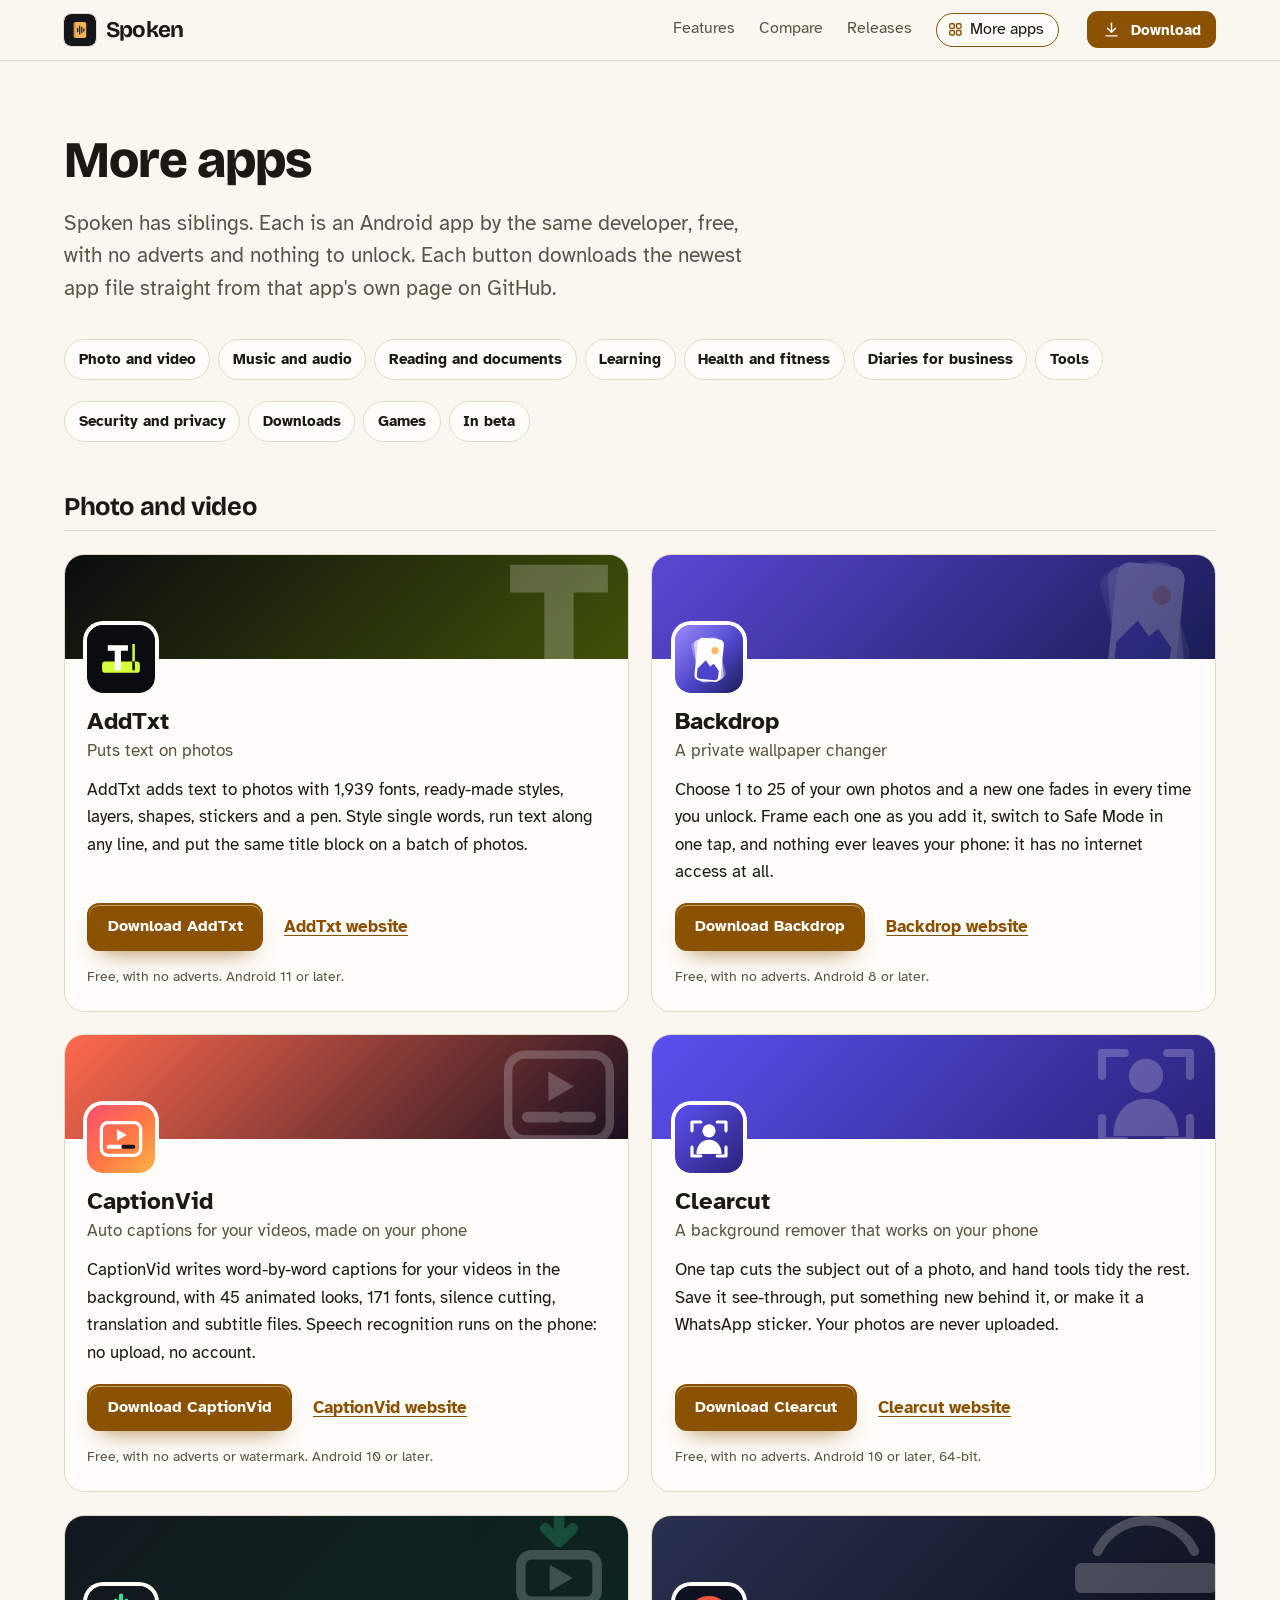
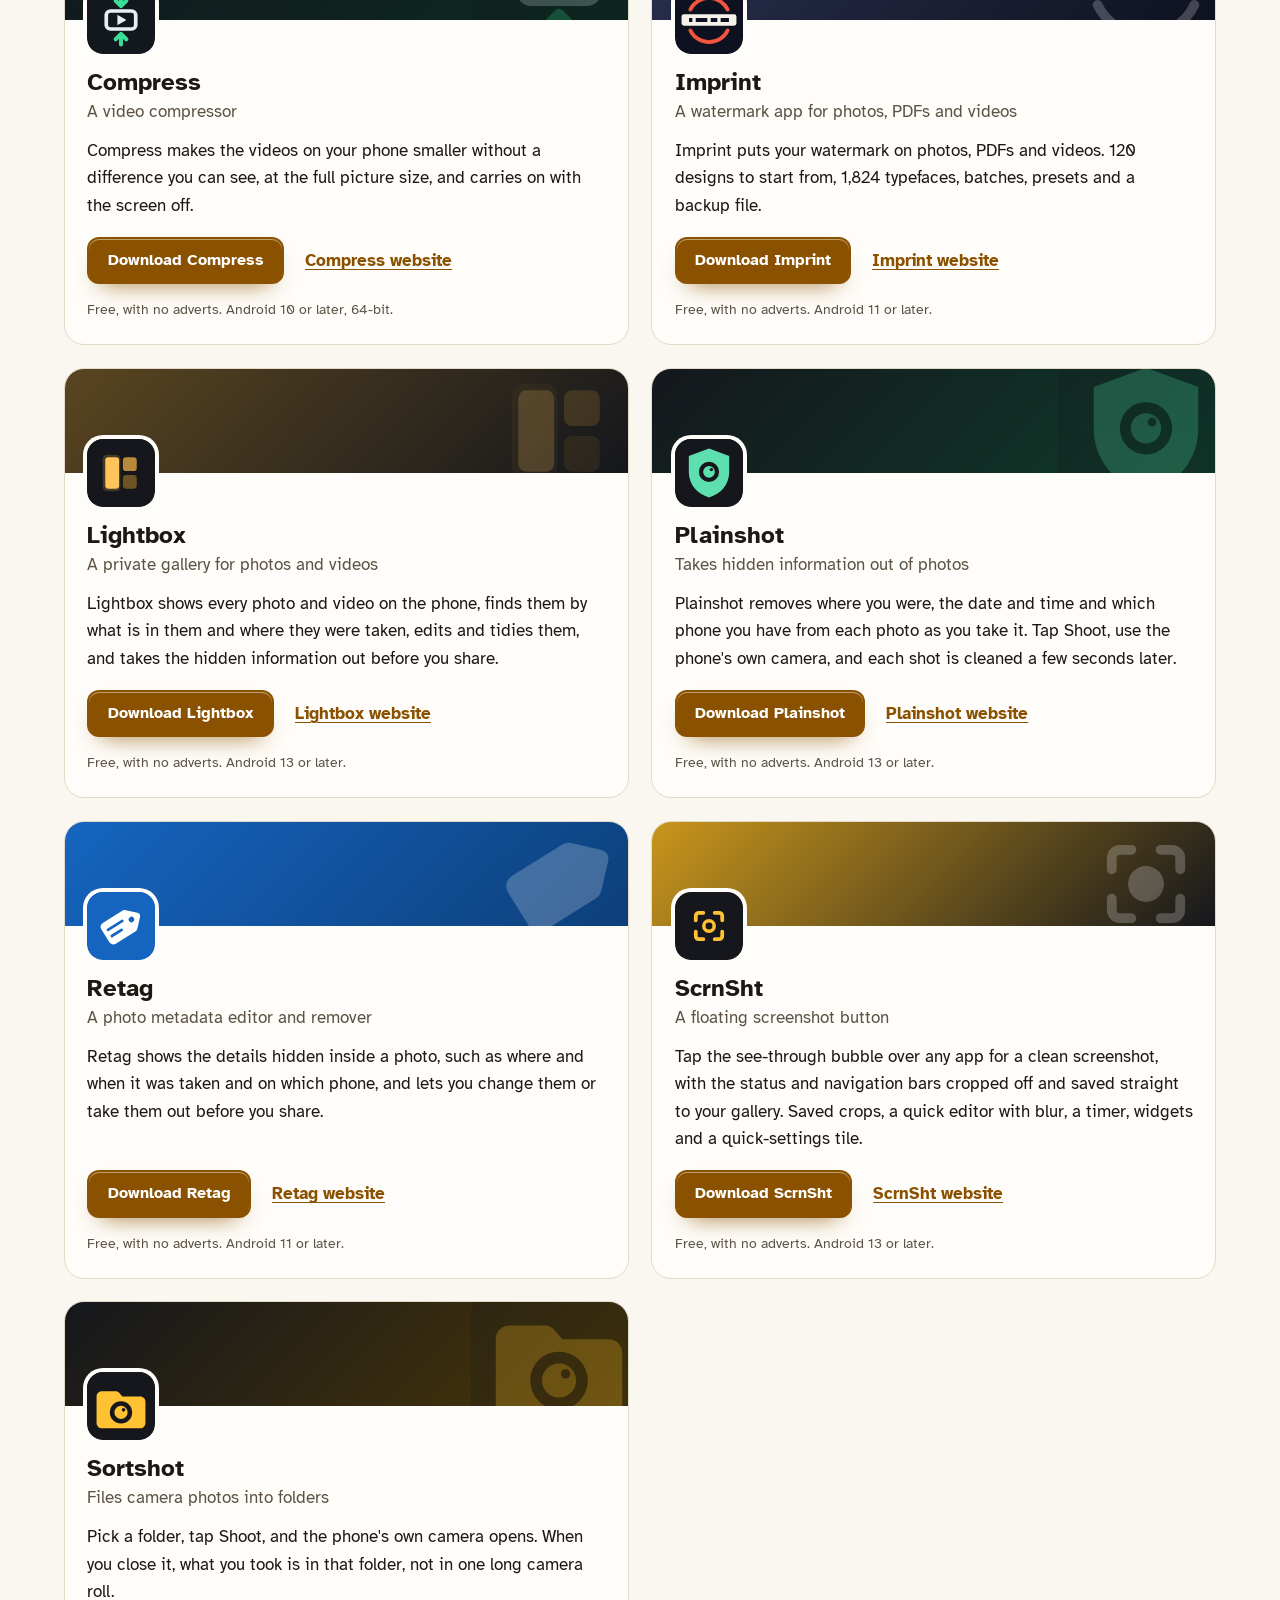
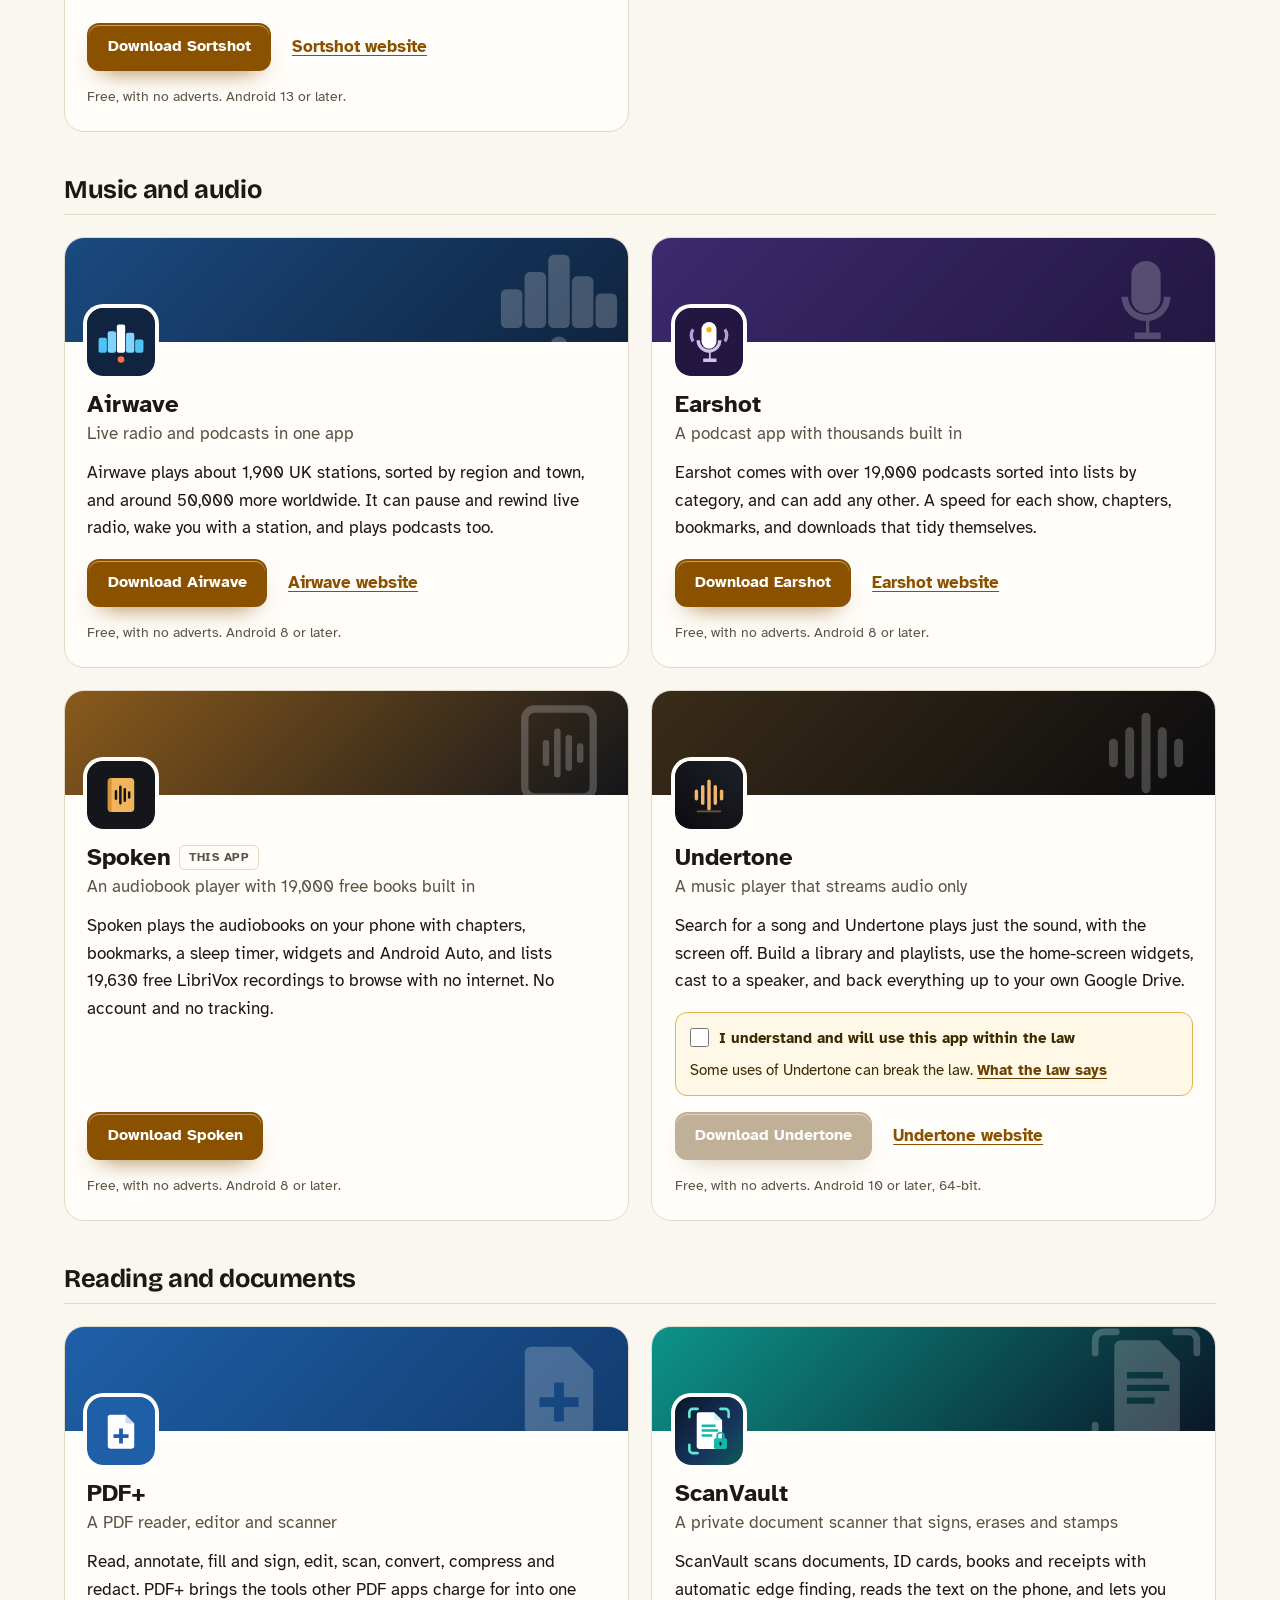
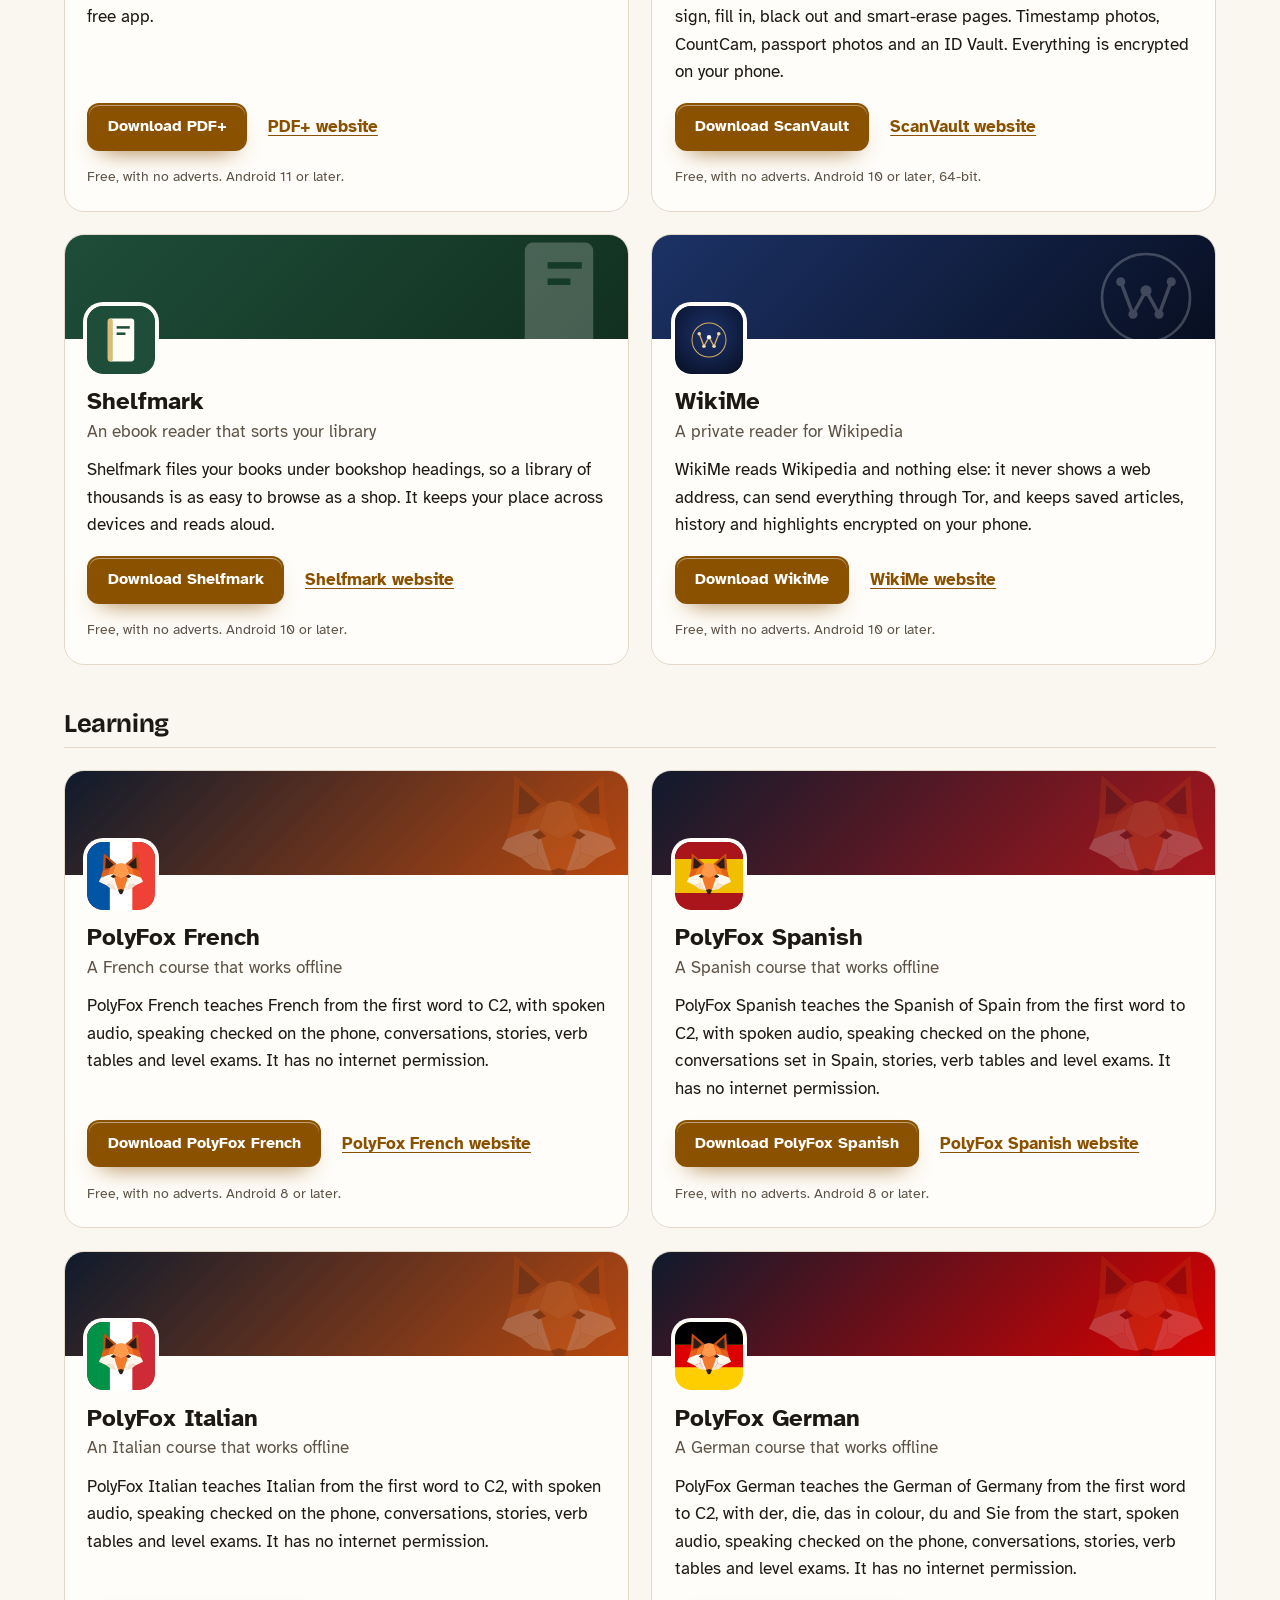
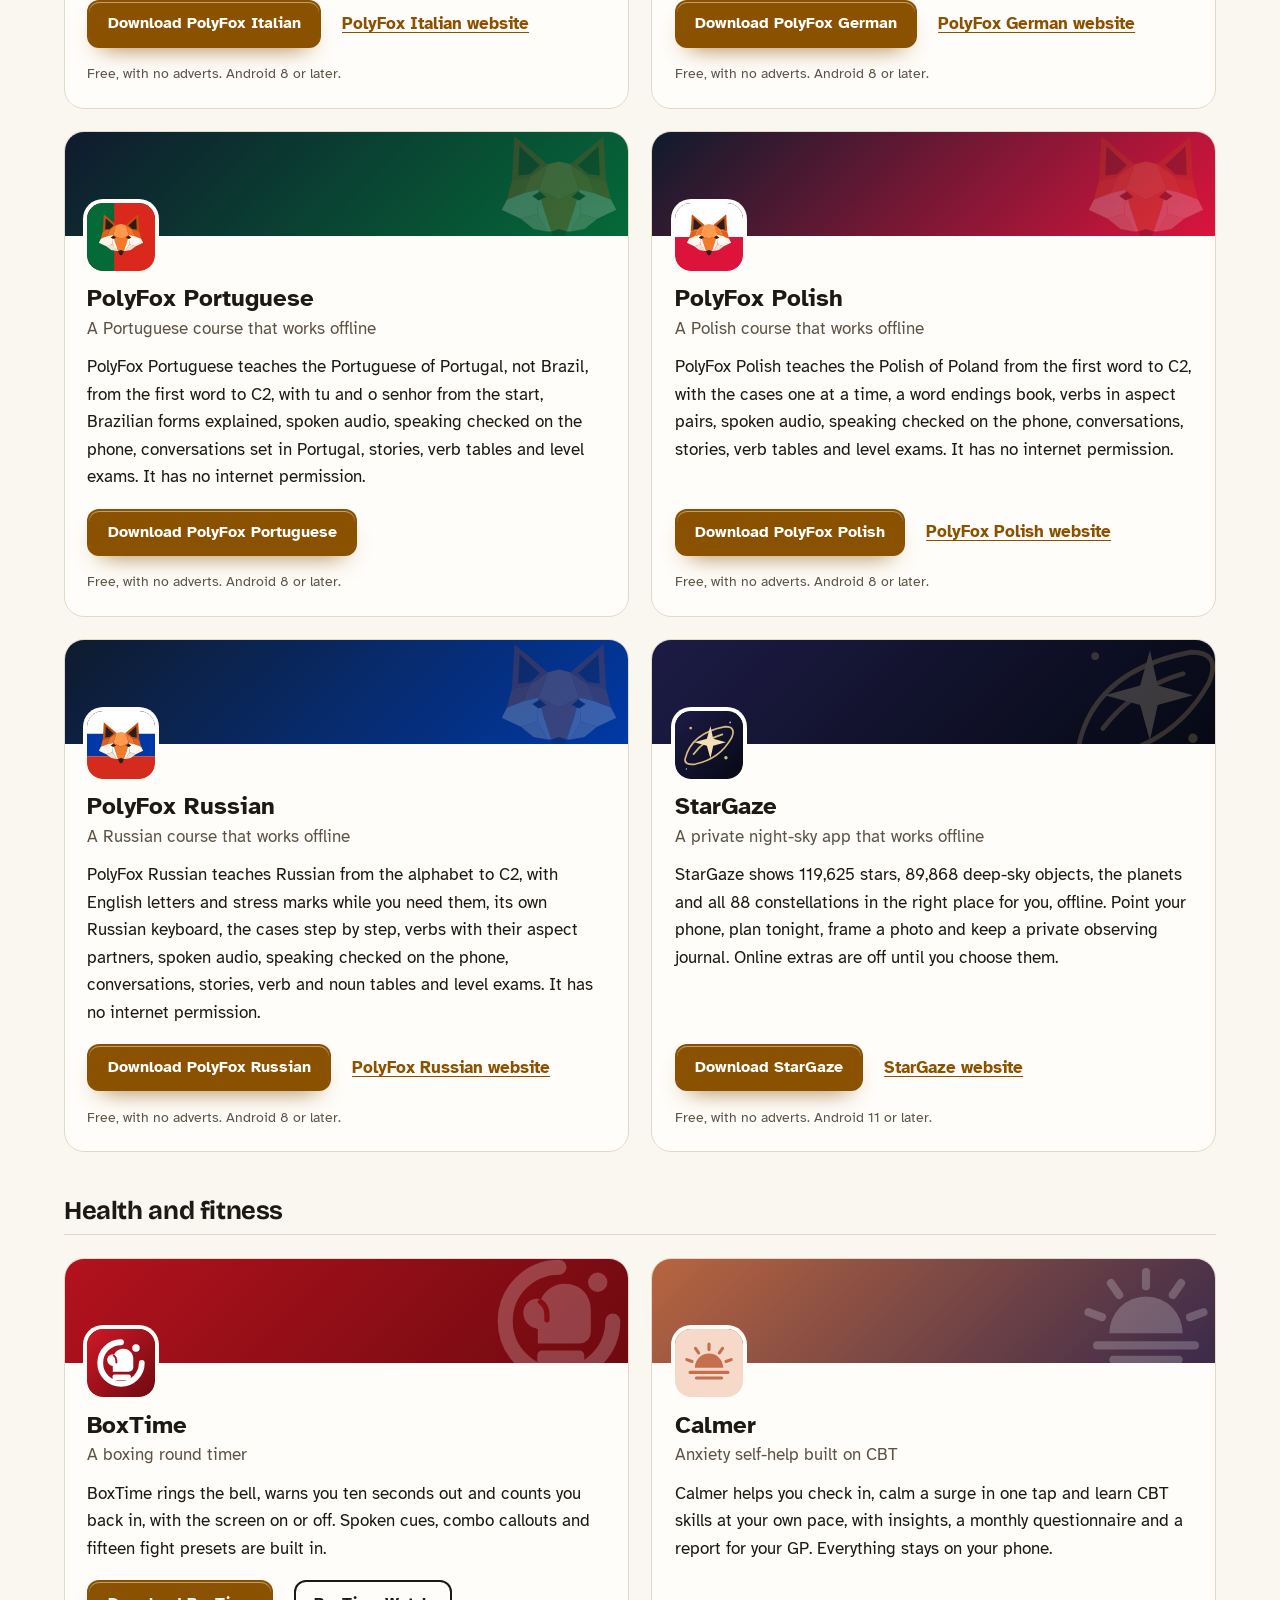
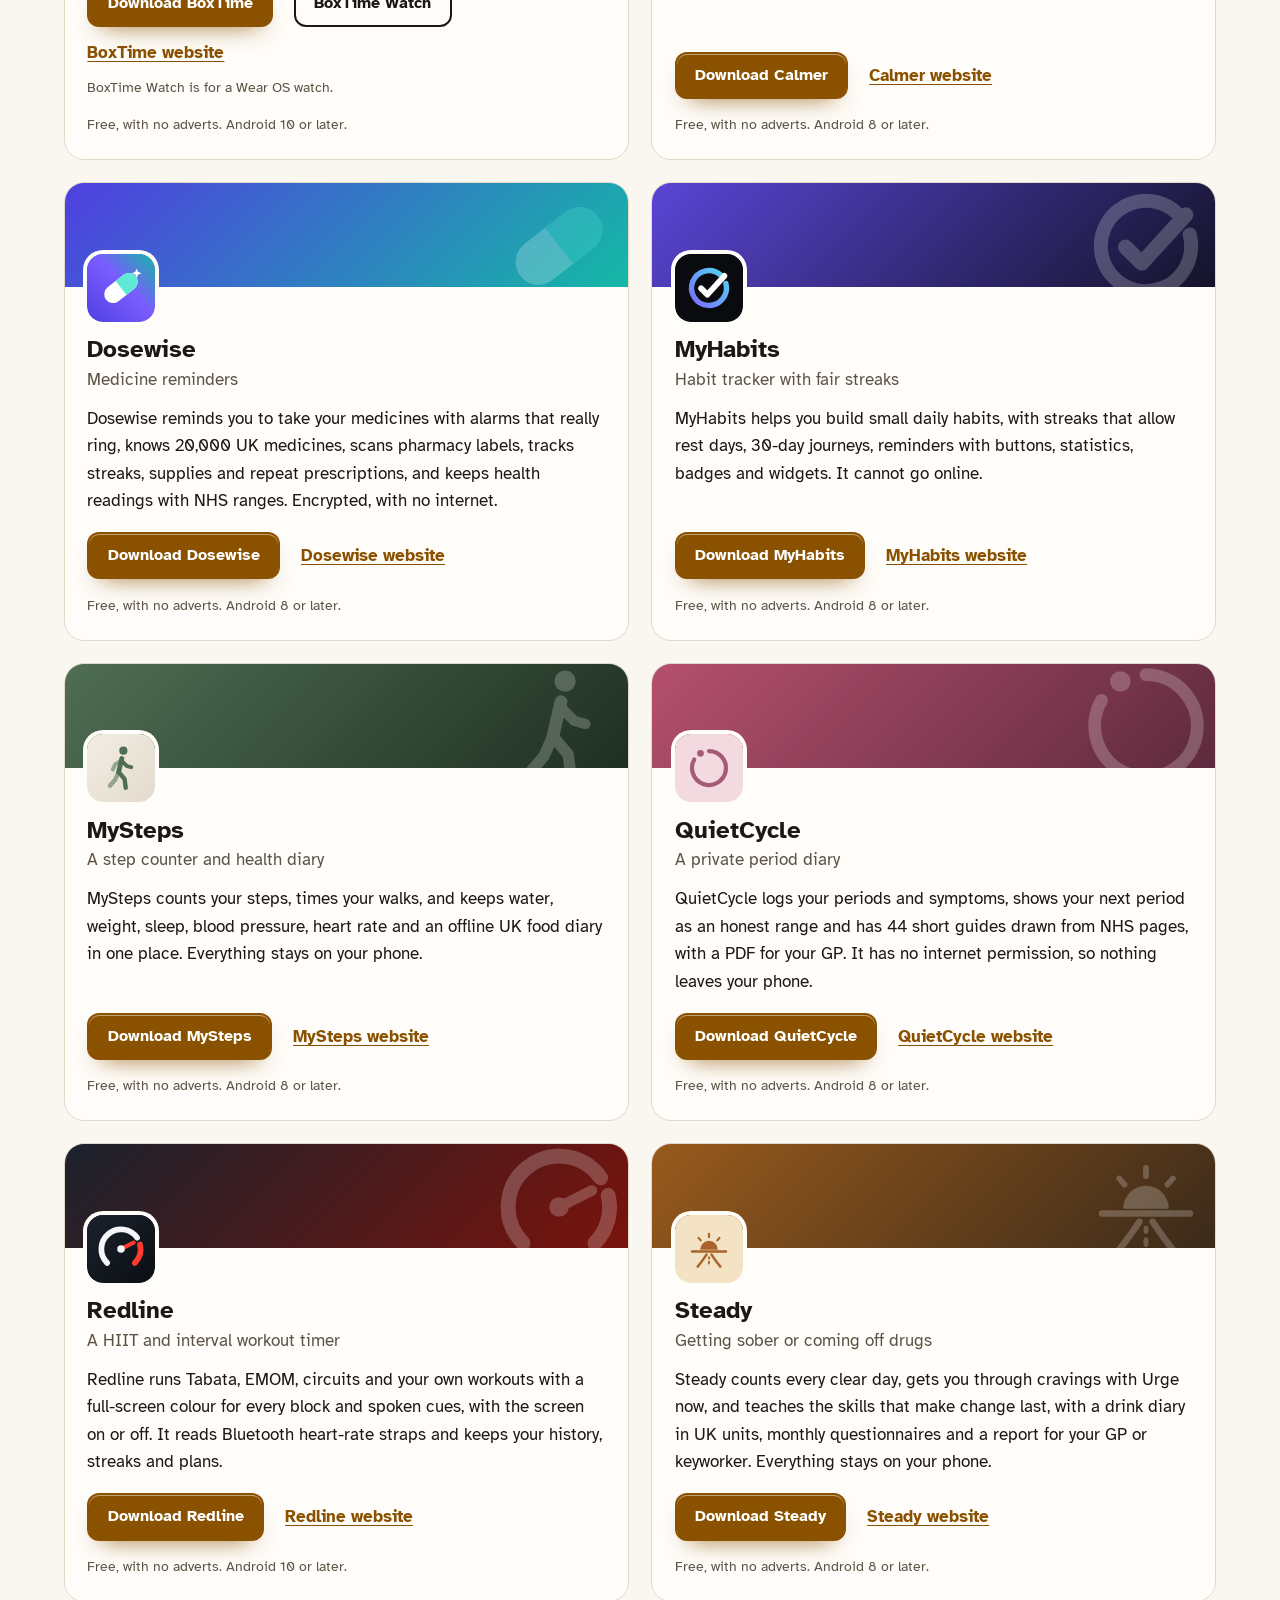
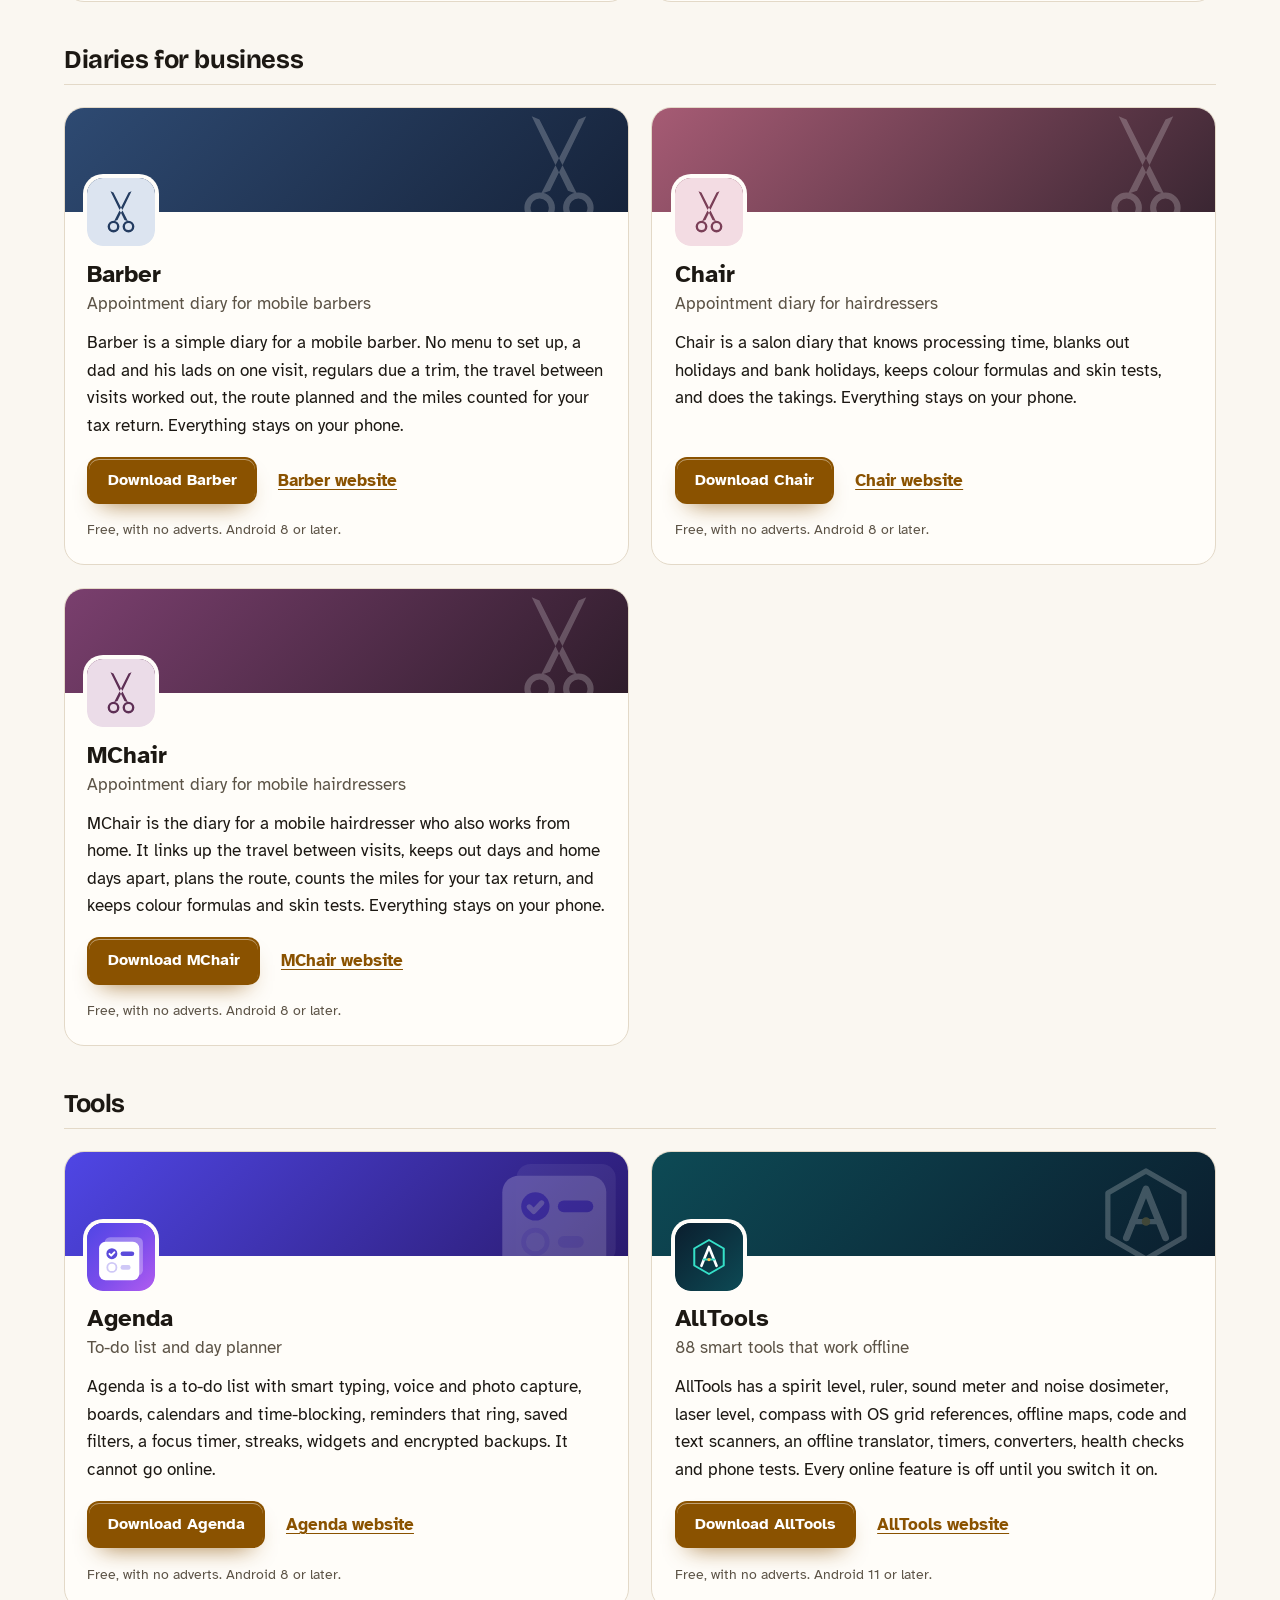
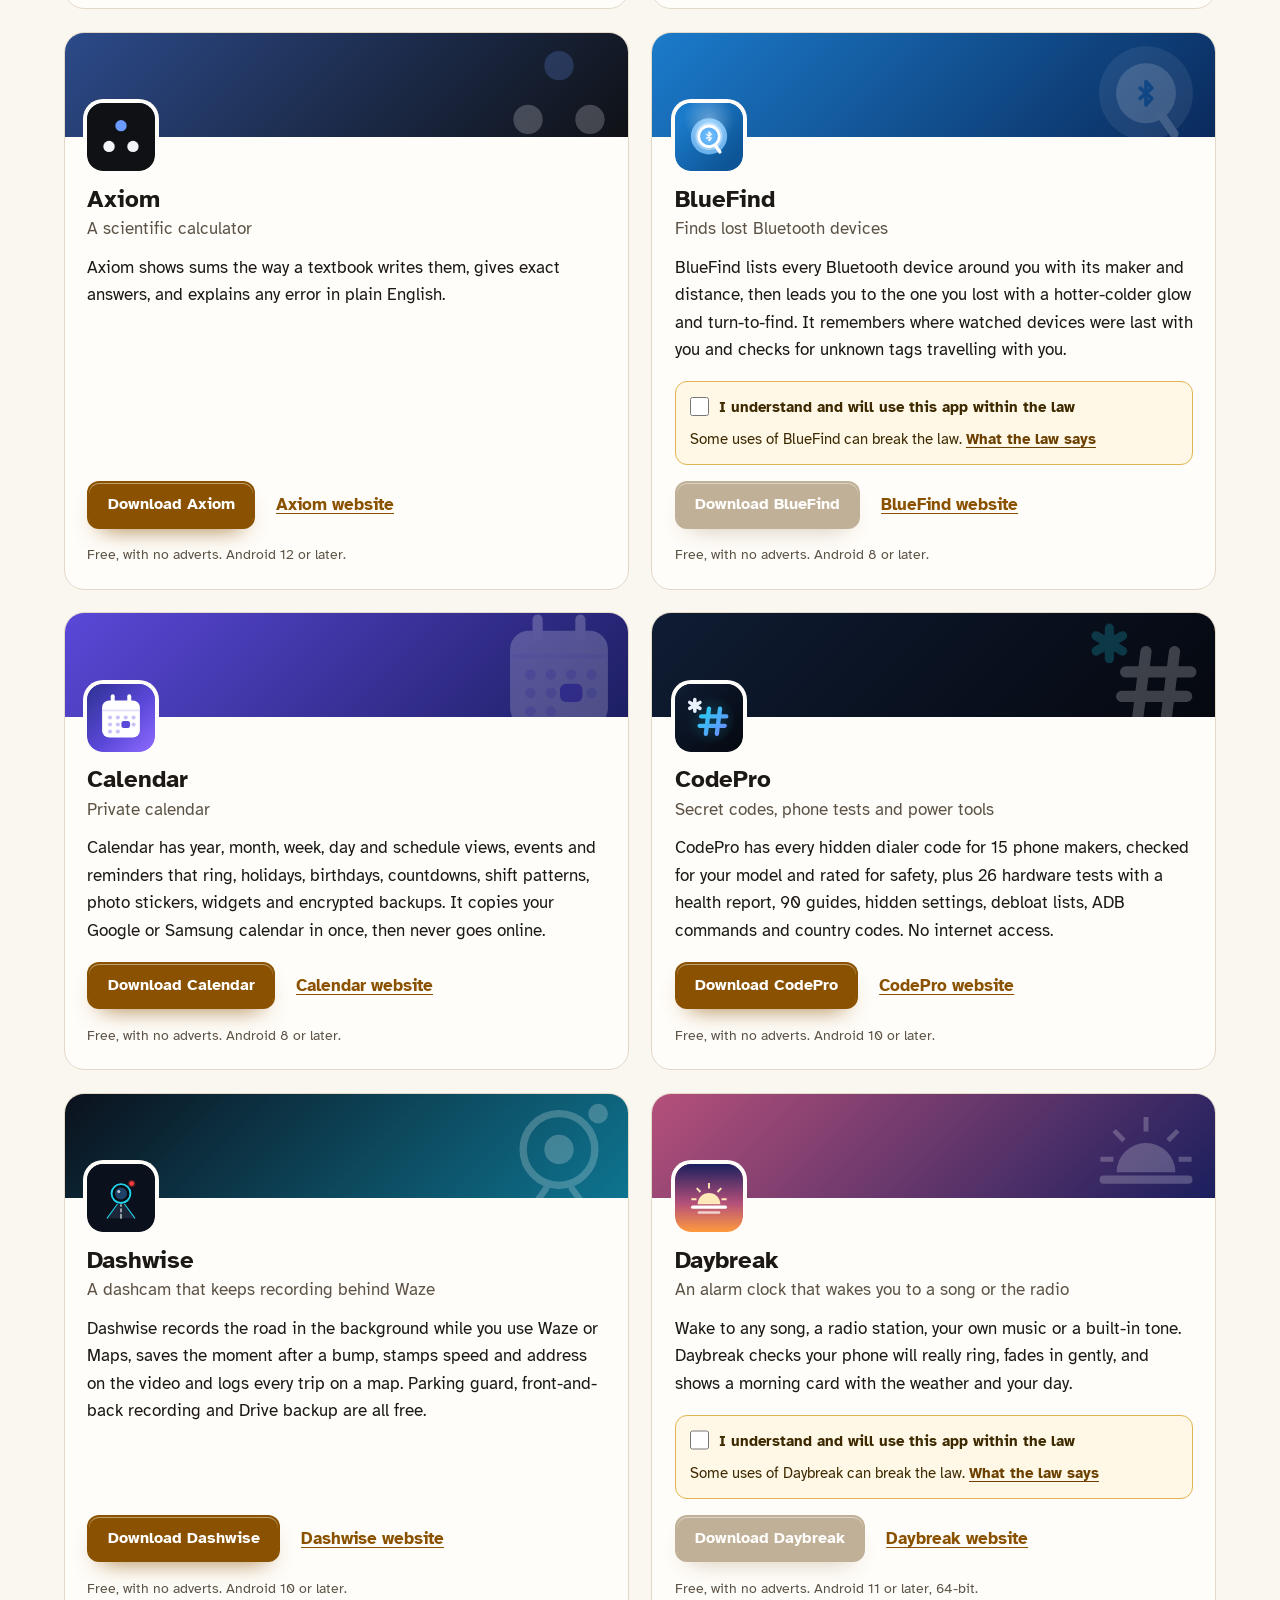
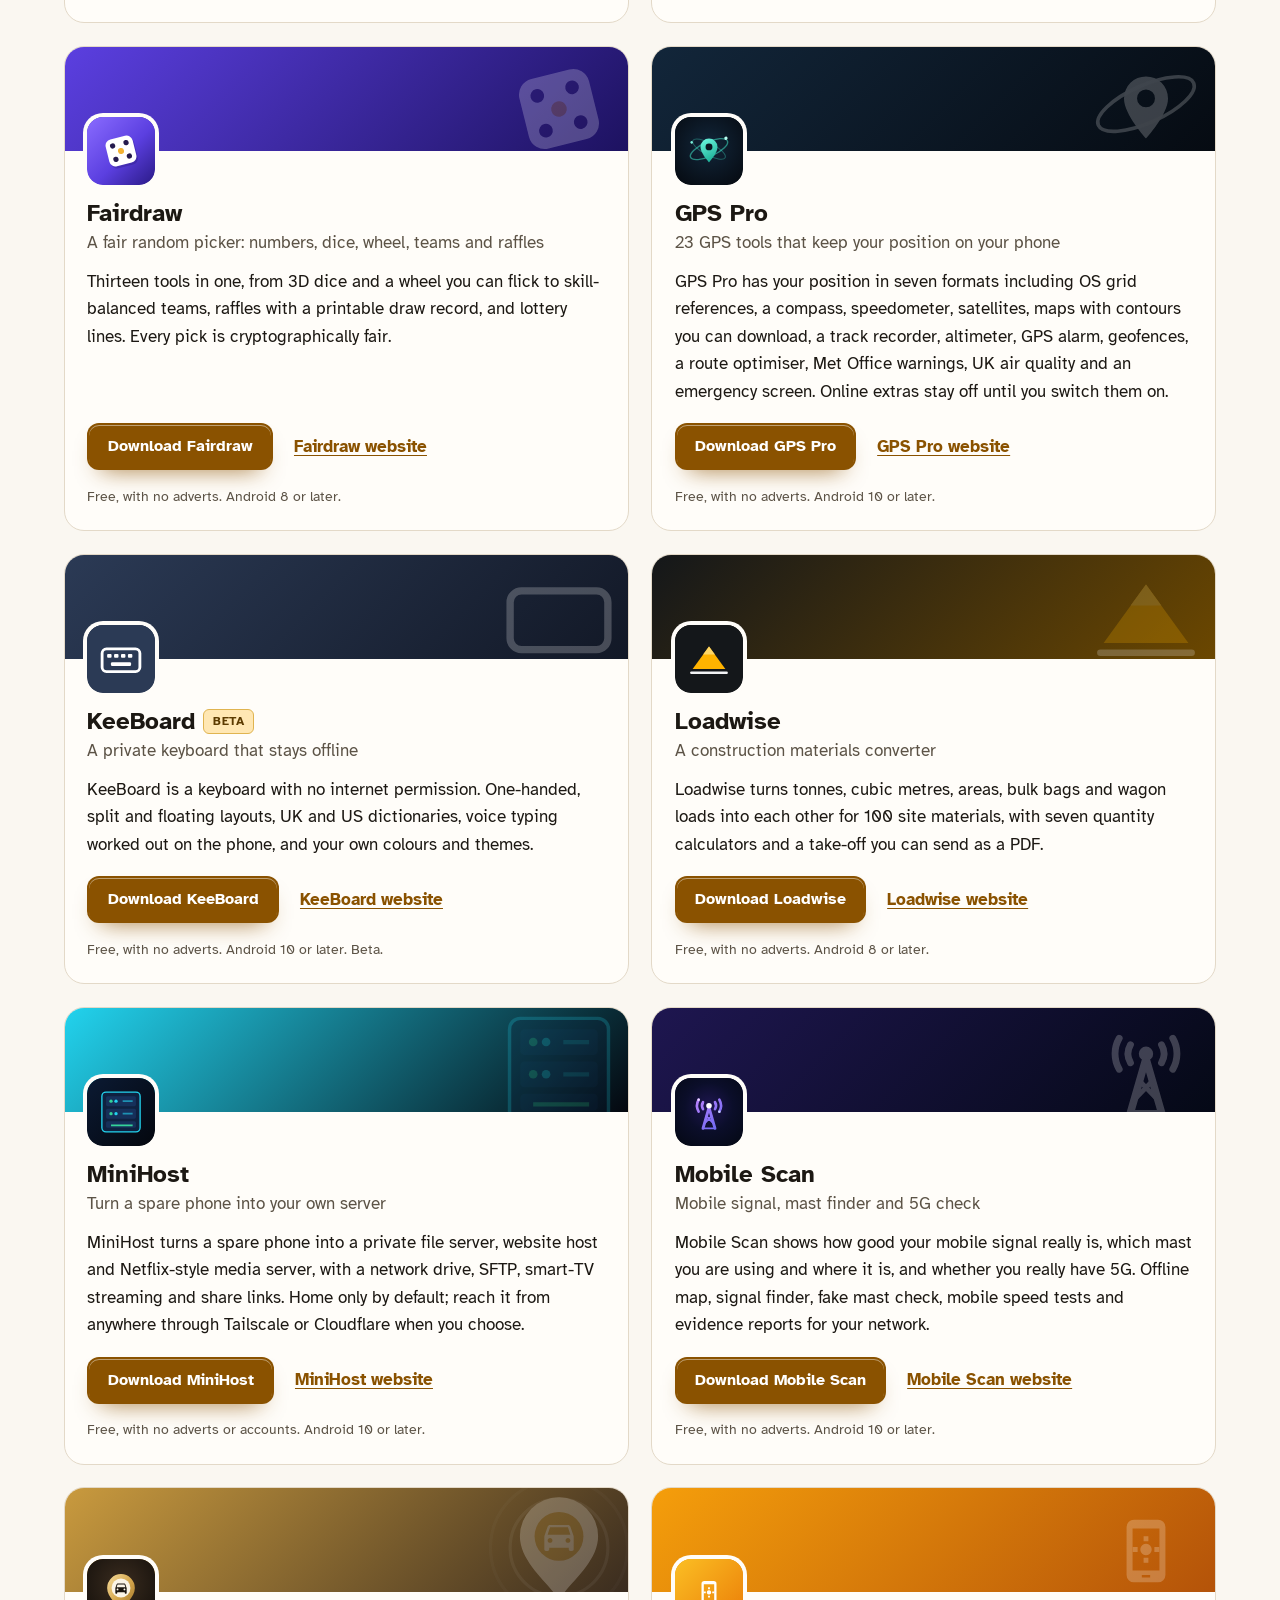
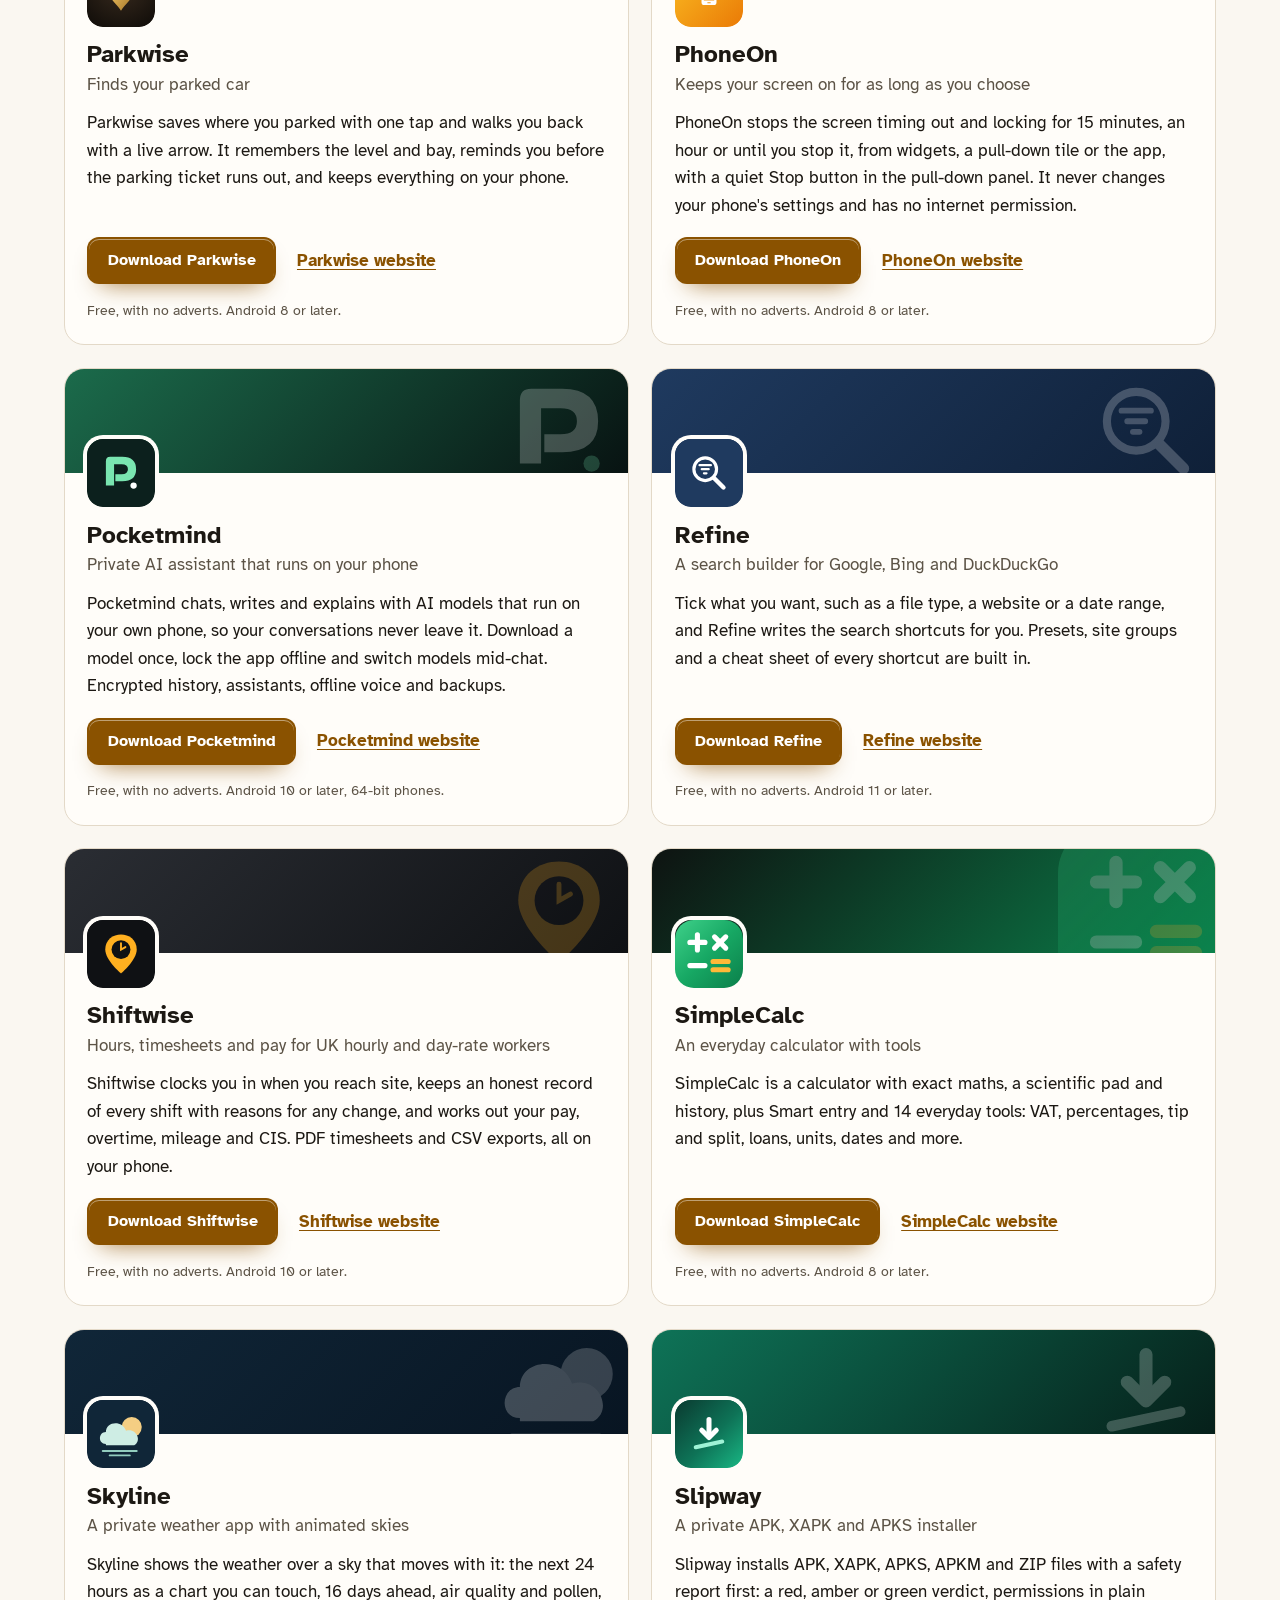
==== commit de77dcf3: "More apps: add AllTools" ====
--- a/more-apps.html
+++ b/more-apps.html
@@ -4,7 +4,7 @@
 <meta charset="utf-8">
 <meta name="viewport" content="width=device-width, initial-scale=1">
 <title>More free Android apps from the maker of Spoken</title>
-<meta name="description" content="All 93 free Android apps from the maker of Spoken, in one list by category, each with its download and a link to its website.">
+<meta name="description" content="All 94 free Android apps from the maker of Spoken, in one list by category, each with its download and a link to its website.">
 <meta name="author" content="Jonathan Jackson">
 <link rel="canonical" href="https://customgpter.github.io/spoken/more-apps.html">
 <meta name="theme-color" content="#faf7f1" media="(prefers-color-scheme: light)">
@@ -12,7 +12,7 @@
 <meta property="og:type" content="website">
 <meta property="og:site_name" content="Spoken">
 <meta property="og:title" content="More free Android apps from the maker of Spoken">
-<meta property="og:description" content="All 93 free Android apps from the maker of Spoken, in one list by category, each with its download and a link to its website.">
+<meta property="og:description" content="All 94 free Android apps from the maker of Spoken, in one list by category, each with its download and a link to its website.">
 <meta property="og:url" content="https://customgpter.github.io/spoken/more-apps.html">
 <meta property="og:image" content="https://customgpter.github.io/spoken/assets/og.png">
 <meta property="og:image:width" content="1200">
@@ -26,7 +26,7 @@
 <link rel="preload" href="./assets/fonts/atkinson-hyperlegible-latin-400-normal.woff2" as="font" type="font/woff2" crossorigin>
 <link rel="stylesheet" href="./assets/site.css?v=1">
 <link rel="stylesheet" href="./assets/house.css?v=1">
-<script type="application/ld+json">{"@context":"https://schema.org","@type":"ItemList","name":"Apps from the maker of Spoken","url":"https://customgpter.github.io/spoken/more-apps.html","itemListElement":[{"@type":"ListItem","position":1,"name":"AddTxt","url":"https://customgpter.github.io/addtxt/"},{"@type":"ListItem","position":2,"name":"Backdrop","url":"https://customgpter.github.io/backdrop/"},{"@type":"ListItem","position":3,"name":"CaptionVid","url":"https://customgpter.github.io/captionvid/"},{"@type":"ListItem","position":4,"name":"Clearcut","url":"https://customgpter.github.io/clearcut/"},{"@type":"ListItem","position":5,"name":"Compress","url":"https://customgpter.github.io/compress/"},{"@type":"ListItem","position":6,"name":"Imprint","url":"https://customgpter.github.io/imprint/"},{"@type":"ListItem","position":7,"name":"Lightbox","url":"https://customgpter.github.io/lightbox/"},{"@type":"ListItem","position":8,"name":"Plainshot","url":"https://customgpter.github.io/plainshot/"},{"@type":"ListItem","position":9,"name":"Retag","url":"https://customgpter.github.io/retag/"},{"@type":"ListItem","position":10,"name":"ScrnSht","url":"https://customgpter.github.io/scrnsht/"},{"@type":"ListItem","position":11,"name":"Sortshot","url":"https://customgpter.github.io/sortshot/"},{"@type":"ListItem","position":12,"name":"Airwave","url":"https://customgpter.github.io/airwave/"},{"@type":"ListItem","position":13,"name":"Earshot","url":"https://customgpter.github.io/earshot/"},{"@type":"ListItem","position":14,"name":"Spoken","url":"https://customgpter.github.io/spoken/"},{"@type":"ListItem","position":15,"name":"Undertone","url":"https://customgpter.github.io/undertone/"},{"@type":"ListItem","position":16,"name":"PDF+","url":"https://customgpter.github.io/pdfplus/"},{"@type":"ListItem","position":17,"name":"ScanVault","url":"https://customgpter.github.io/scanvault/"},{"@type":"ListItem","position":18,"name":"Shelfmark","url":"https://customgpter.github.io/shelfmark/"},{"@type":"ListItem","position":19,"name":"WikiMe","url":"https://customgpter.github.io/wikime/"},{"@type":"ListItem","position":20,"name":"PolyFox French","url":"https://customgpter.github.io/polyfox/"},{"@type":"ListItem","position":21,"name":"PolyFox German","url":"https://customgpter.github.io/polyfox-german/"},{"@type":"ListItem","position":22,"name":"PolyFox Polish","url":"https://customgpter.github.io/polyfox-polish/"},{"@type":"ListItem","position":23,"name":"PolyFox Russian","url":"https://customgpter.github.io/polyfox-russian/"},{"@type":"ListItem","position":24,"name":"StarGaze","url":"https://customgpter.github.io/stargaze/"},{"@type":"ListItem","position":25,"name":"BoxTime","url":"https://customgpter.github.io/boxtime/"},{"@type":"ListItem","position":26,"name":"Calmer","url":"https://customgpter.github.io/calmer/"},{"@type":"ListItem","position":27,"name":"Dosewise","url":"https://customgpter.github.io/dosewise/"},{"@type":"ListItem","position":28,"name":"MyHabits","url":"https://customgpter.github.io/myhabits/"},{"@type":"ListItem","position":29,"name":"MySteps","url":"https://customgpter.github.io/mysteps/"},{"@type":"ListItem","position":30,"name":"QuietCycle","url":"https://customgpter.github.io/quietcycle/"},{"@type":"ListItem","position":31,"name":"Redline","url":"https://customgpter.github.io/redline/"},{"@type":"ListItem","position":32,"name":"Steady","url":"https://customgpter.github.io/steady/"},{"@type":"ListItem","position":33,"name":"Barber","url":"https://customgpter.github.io/barber/"},{"@type":"ListItem","position":34,"name":"Chair","url":"https://customgpter.github.io/chair/"},{"@type":"ListItem","position":35,"name":"MChair","url":"https://customgpter.github.io/mchair/"},{"@type":"ListItem","position":36,"name":"Agenda","url":"https://customgpter.github.io/agenda/"},{"@type":"ListItem","position":37,"name":"Axiom","url":"https://customgpter.github.io/axiom/"},{"@type":"ListItem","position":38,"name":"BlueFind","url":"https://customgpter.github.io/bluefind/"},{"@type":"ListItem","position":39,"name":"Calendar","url":"https://customgpter.github.io/calendar/"},{"@type":"ListItem","position":40,"name":"CodePro","url":"https://customgpter.github.io/codepro/"},{"@type":"ListItem","position":41,"name":"Dashwise","url":"https://customgpter.github.io/dashwise/"},{"@type":"ListItem","position":42,"name":"Daybreak","url":"https://customgpter.github.io/daybreak/"},{"@type":"ListItem","position":43,"name":"Fairdraw","url":"https://customgpter.github.io/fairdraw/"},{"@type":"ListItem","position":44,"name":"GPS Pro","url":"https://customgpter.github.io/gpspro/"},{"@type":"ListItem","position":45,"name":"KeeBoard","url":"https://customgpter.github.io/keeboard/"},{"@type":"ListItem","position":46,"name":"Loadwise","url":"https://customgpter.github.io/loadwise/"},{"@type":"ListItem","position":47,"name":"MiniHost","url":"https://customgpter.github.io/minihost/"},{"@type":"ListItem","position":48,"name":"Mobile Scan","url":"https://customgpter.github.io/mobilescan/"},{"@type":"ListItem","position":49,"name":"Parkwise","url":"https://customgpter.github.io/parkwise/"},{"@type":"ListItem","position":50,"name":"Pocketmind","url":"https://customgpter.github.io/pocketmind/"},{"@type":"ListItem","position":51,"name":"Refine","url":"https://customgpter.github.io/refine/"},{"@type":"ListItem","position":52,"name":"Shiftwise","url":"https://customgpter.github.io/shiftwise/"},{"@type":"ListItem","position":53,"name":"SimpleCalc","url":"https://customgpter.github.io/simplecalc/"},{"@type":"ListItem","position":54,"name":"Skyline","url":"https://customgpter.github.io/skyline/"},{"@type":"ListItem","position":55,"name":"Slipway","url":"https://customgpter.github.io/slipway/"},{"@type":"ListItem","position":56,"name":"Tagger","url":"https://customgpter.github.io/tagger/"},{"@type":"ListItem","position":57,"name":"TotalClean","url":"https://customgpter.github.io/totalclean/"},{"@type":"ListItem","position":58,"name":"TVLink","url":"https://customgpter.github.io/tvlink/"},{"@type":"ListItem","position":59,"name":"Unbox","url":"https://customgpter.github.io/unbox/"},{"@type":"ListItem","position":60,"name":"WhatsKeep","url":"https://customgpter.github.io/whatskeep/"},{"@type":"ListItem","position":61,"name":"WiFi Scan","url":"https://customgpter.github.io/wifiscan/"},{"@type":"ListItem","position":62,"name":"Auditly","url":"https://customgpter.github.io/auditly/"},{"@type":"ListItem","position":63,"name":"Backchannel","url":"https://customgpter.github.io/backchannel/"},{"@type":"ListItem","position":64,"name":"ENotes","url":"https://customgpter.github.io/enotes/"},{"@type":"ListItem","position":65,"name":"FindMe","url":"https://customgpter.github.io/findme/"},{"@type":"ListItem","position":66,"name":"iLock","url":"https://customgpter.github.io/ilock/"},{"@type":"ListItem","position":67,"name":"ImSafe","url":"https://customgpter.github.io/imsafe/"},{"@type":"ListItem","position":68,"name":"IShred","url":"https://customgpter.github.io/ishred/"},{"@type":"ListItem","position":69,"name":"LockBox","url":"https://customgpter.github.io/lockbox/"},{"@type":"ListItem","position":70,"name":"PassVault","url":"https://customgpter.github.io/passvault/"},{"@type":"ListItem","position":71,"name":"SpyFind","url":"https://customgpter.github.io/spyfind/"},{"@type":"ListItem","position":72,"name":"TextWipe","url":"https://customgpter.github.io/textwipe/"},{"@type":"ListItem","position":73,"name":"Tracewire","url":"https://customgpter.github.io/tracewire/"},{"@type":"ListItem","position":74,"name":"Vigil","url":"https://customgpter.github.io/vigil/"},{"@type":"ListItem","position":75,"name":"Grab","url":"https://customgpter.github.io/grab/"},{"@type":"ListItem","position":76,"name":"Swarm","url":"https://customgpter.github.io/swarm/"},{"@type":"ListItem","position":77,"name":"Plane Games","url":"https://customgpter.github.io/plane-games/"},{"@type":"ListItem","position":78,"name":"Ninefold","url":"https://customgpter.github.io/ninefold/"},{"@type":"ListItem","position":79,"name":"Cubewise","url":"https://customgpter.github.io/cubewise/"},{"@type":"ListItem","position":80,"name":"Tilewise","url":"https://customgpter.github.io/tilewise/"},{"@type":"ListItem","position":81,"name":"Letterwise","url":"https://customgpter.github.io/letterwise/"},{"@type":"ListItem","position":82,"name":"Kingside","url":"https://customgpter.github.io/kingside/"},{"@type":"ListItem","position":83,"name":"Deckhand","url":"https://customgpter.github.io/deckhand/"},{"@type":"ListItem","position":84,"name":"SNESForge","url":"https://customgpter.github.io/snesforge/"},{"@type":"ListItem","position":85,"name":"Fame Boy","url":"https://customgpter.github.io/fameboy/"},{"@type":"ListItem","position":86,"name":"PSPPro","url":"https://customgpter.github.io/psppro/"},{"@type":"ListItem","position":87,"name":"MegaGen","url":"https://customgpter.github.io/megagen/"},{"@type":"ListItem","position":88,"name":"QVR","url":"https://customgpter.github.io/qvr/"},{"@type":"ListItem","position":89,"name":"QVR Watch","url":"https://customgpter.github.io/qvr-watch/"},{"@type":"ListItem","position":90,"name":"QVRLite","url":"https://customgpter.github.io/qvrlite/"},{"@type":"ListItem","position":91,"name":"Onionz","url":"https://customgpter.github.io/onionz/"},{"@type":"ListItem","position":92,"name":"OnionzWeb","url":"https://customgpter.github.io/onionzweb/"}]}</script>
+<script type="application/ld+json">{"@context":"https://schema.org","@type":"ItemList","name":"Apps from the maker of Spoken","url":"https://customgpter.github.io/spoken/more-apps.html","itemListElement":[{"@type":"ListItem","position":1,"name":"AddTxt","url":"https://customgpter.github.io/addtxt/"},{"@type":"ListItem","position":2,"name":"Backdrop","url":"https://customgpter.github.io/backdrop/"},{"@type":"ListItem","position":3,"name":"CaptionVid","url":"https://customgpter.github.io/captionvid/"},{"@type":"ListItem","position":4,"name":"Clearcut","url":"https://customgpter.github.io/clearcut/"},{"@type":"ListItem","position":5,"name":"Compress","url":"https://customgpter.github.io/compress/"},{"@type":"ListItem","position":6,"name":"Imprint","url":"https://customgpter.github.io/imprint/"},{"@type":"ListItem","position":7,"name":"Lightbox","url":"https://customgpter.github.io/lightbox/"},{"@type":"ListItem","position":8,"name":"Plainshot","url":"https://customgpter.github.io/plainshot/"},{"@type":"ListItem","position":9,"name":"Retag","url":"https://customgpter.github.io/retag/"},{"@type":"ListItem","position":10,"name":"ScrnSht","url":"https://customgpter.github.io/scrnsht/"},{"@type":"ListItem","position":11,"name":"Sortshot","url":"https://customgpter.github.io/sortshot/"},{"@type":"ListItem","position":12,"name":"Airwave","url":"https://customgpter.github.io/airwave/"},{"@type":"ListItem","position":13,"name":"Earshot","url":"https://customgpter.github.io/earshot/"},{"@type":"ListItem","position":14,"name":"Spoken","url":"https://customgpter.github.io/spoken/"},{"@type":"ListItem","position":15,"name":"Undertone","url":"https://customgpter.github.io/undertone/"},{"@type":"ListItem","position":16,"name":"PDF+","url":"https://customgpter.github.io/pdfplus/"},{"@type":"ListItem","position":17,"name":"ScanVault","url":"https://customgpter.github.io/scanvault/"},{"@type":"ListItem","position":18,"name":"Shelfmark","url":"https://customgpter.github.io/shelfmark/"},{"@type":"ListItem","position":19,"name":"WikiMe","url":"https://customgpter.github.io/wikime/"},{"@type":"ListItem","position":20,"name":"PolyFox French","url":"https://customgpter.github.io/polyfox/"},{"@type":"ListItem","position":21,"name":"PolyFox German","url":"https://customgpter.github.io/polyfox-german/"},{"@type":"ListItem","position":22,"name":"PolyFox Polish","url":"https://customgpter.github.io/polyfox-polish/"},{"@type":"ListItem","position":23,"name":"PolyFox Russian","url":"https://customgpter.github.io/polyfox-russian/"},{"@type":"ListItem","position":24,"name":"StarGaze","url":"https://customgpter.github.io/stargaze/"},{"@type":"ListItem","position":25,"name":"BoxTime","url":"https://customgpter.github.io/boxtime/"},{"@type":"ListItem","position":26,"name":"Calmer","url":"https://customgpter.github.io/calmer/"},{"@type":"ListItem","position":27,"name":"Dosewise","url":"https://customgpter.github.io/dosewise/"},{"@type":"ListItem","position":28,"name":"MyHabits","url":"https://customgpter.github.io/myhabits/"},{"@type":"ListItem","position":29,"name":"MySteps","url":"https://customgpter.github.io/mysteps/"},{"@type":"ListItem","position":30,"name":"QuietCycle","url":"https://customgpter.github.io/quietcycle/"},{"@type":"ListItem","position":31,"name":"Redline","url":"https://customgpter.github.io/redline/"},{"@type":"ListItem","position":32,"name":"Steady","url":"https://customgpter.github.io/steady/"},{"@type":"ListItem","position":33,"name":"Barber","url":"https://customgpter.github.io/barber/"},{"@type":"ListItem","position":34,"name":"Chair","url":"https://customgpter.github.io/chair/"},{"@type":"ListItem","position":35,"name":"MChair","url":"https://customgpter.github.io/mchair/"},{"@type":"ListItem","position":36,"name":"Agenda","url":"https://customgpter.github.io/agenda/"},{"@type":"ListItem","position":37,"name":"AllTools","url":"https://customgpter.github.io/alltools/"},{"@type":"ListItem","position":38,"name":"Axiom","url":"https://customgpter.github.io/axiom/"},{"@type":"ListItem","position":39,"name":"BlueFind","url":"https://customgpter.github.io/bluefind/"},{"@type":"ListItem","position":40,"name":"Calendar","url":"https://customgpter.github.io/calendar/"},{"@type":"ListItem","position":41,"name":"CodePro","url":"https://customgpter.github.io/codepro/"},{"@type":"ListItem","position":42,"name":"Dashwise","url":"https://customgpter.github.io/dashwise/"},{"@type":"ListItem","position":43,"name":"Daybreak","url":"https://customgpter.github.io/daybreak/"},{"@type":"ListItem","position":44,"name":"Fairdraw","url":"https://customgpter.github.io/fairdraw/"},{"@type":"ListItem","position":45,"name":"GPS Pro","url":"https://customgpter.github.io/gpspro/"},{"@type":"ListItem","position":46,"name":"KeeBoard","url":"https://customgpter.github.io/keeboard/"},{"@type":"ListItem","position":47,"name":"Loadwise","url":"https://customgpter.github.io/loadwise/"},{"@type":"ListItem","position":48,"name":"MiniHost","url":"https://customgpter.github.io/minihost/"},{"@type":"ListItem","position":49,"name":"Mobile Scan","url":"https://customgpter.github.io/mobilescan/"},{"@type":"ListItem","position":50,"name":"Parkwise","url":"https://customgpter.github.io/parkwise/"},{"@type":"ListItem","position":51,"name":"Pocketmind","url":"https://customgpter.github.io/pocketmind/"},{"@type":"ListItem","position":52,"name":"Refine","url":"https://customgpter.github.io/refine/"},{"@type":"ListItem","position":53,"name":"Shiftwise","url":"https://customgpter.github.io/shiftwise/"},{"@type":"ListItem","position":54,"name":"SimpleCalc","url":"https://customgpter.github.io/simplecalc/"},{"@type":"ListItem","position":55,"name":"Skyline","url":"https://customgpter.github.io/skyline/"},{"@type":"ListItem","position":56,"name":"Slipway","url":"https://customgpter.github.io/slipway/"},{"@type":"ListItem","position":57,"name":"Tagger","url":"https://customgpter.github.io/tagger/"},{"@type":"ListItem","position":58,"name":"TotalClean","url":"https://customgpter.github.io/totalclean/"},{"@type":"ListItem","position":59,"name":"TVLink","url":"https://customgpter.github.io/tvlink/"},{"@type":"ListItem","position":60,"name":"Unbox","url":"https://customgpter.github.io/unbox/"},{"@type":"ListItem","position":61,"name":"WhatsKeep","url":"https://customgpter.github.io/whatskeep/"},{"@type":"ListItem","position":62,"name":"WiFi Scan","url":"https://customgpter.github.io/wifiscan/"},{"@type":"ListItem","position":63,"name":"Auditly","url":"https://customgpter.github.io/auditly/"},{"@type":"ListItem","position":64,"name":"Backchannel","url":"https://customgpter.github.io/backchannel/"},{"@type":"ListItem","position":65,"name":"ENotes","url":"https://customgpter.github.io/enotes/"},{"@type":"ListItem","position":66,"name":"FindMe","url":"https://customgpter.github.io/findme/"},{"@type":"ListItem","position":67,"name":"iLock","url":"https://customgpter.github.io/ilock/"},{"@type":"ListItem","position":68,"name":"ImSafe","url":"https://customgpter.github.io/imsafe/"},{"@type":"ListItem","position":69,"name":"IShred","url":"https://customgpter.github.io/ishred/"},{"@type":"ListItem","position":70,"name":"LockBox","url":"https://customgpter.github.io/lockbox/"},{"@type":"ListItem","position":71,"name":"PassVault","url":"https://customgpter.github.io/passvault/"},{"@type":"ListItem","position":72,"name":"SpyFind","url":"https://customgpter.github.io/spyfind/"},{"@type":"ListItem","position":73,"name":"TextWipe","url":"https://customgpter.github.io/textwipe/"},{"@type":"ListItem","position":74,"name":"Tracewire","url":"https://customgpter.github.io/tracewire/"},{"@type":"ListItem","position":75,"name":"Vigil","url":"https://customgpter.github.io/vigil/"},{"@type":"ListItem","position":76,"name":"Grab","url":"https://customgpter.github.io/grab/"},{"@type":"ListItem","position":77,"name":"Swarm","url":"https://customgpter.github.io/swarm/"},{"@type":"ListItem","position":78,"name":"Plane Games","url":"https://customgpter.github.io/plane-games/"},{"@type":"ListItem","position":79,"name":"Ninefold","url":"https://customgpter.github.io/ninefold/"},{"@type":"ListItem","position":80,"name":"Cubewise","url":"https://customgpter.github.io/cubewise/"},{"@type":"ListItem","position":81,"name":"Tilewise","url":"https://customgpter.github.io/tilewise/"},{"@type":"ListItem","position":82,"name":"Letterwise","url":"https://customgpter.github.io/letterwise/"},{"@type":"ListItem","position":83,"name":"Kingside","url":"https://customgpter.github.io/kingside/"},{"@type":"ListItem","position":84,"name":"Deckhand","url":"https://customgpter.github.io/deckhand/"},{"@type":"ListItem","position":85,"name":"SNESForge","url":"https://customgpter.github.io/snesforge/"},{"@type":"ListItem","position":86,"name":"Fame Boy","url":"https://customgpter.github.io/fameboy/"},{"@type":"ListItem","position":87,"name":"PSPPro","url":"https://customgpter.github.io/psppro/"},{"@type":"ListItem","position":88,"name":"MegaGen","url":"https://customgpter.github.io/megagen/"},{"@type":"ListItem","position":89,"name":"QVR","url":"https://customgpter.github.io/qvr/"},{"@type":"ListItem","position":90,"name":"QVR Watch","url":"https://customgpter.github.io/qvr-watch/"},{"@type":"ListItem","position":91,"name":"QVRLite","url":"https://customgpter.github.io/qvrlite/"},{"@type":"ListItem","position":92,"name":"Onionz","url":"https://customgpter.github.io/onionz/"},{"@type":"ListItem","position":93,"name":"OnionzWeb","url":"https://customgpter.github.io/onionzweb/"}]}</script>
 <link rel="stylesheet" href="./assets/apps-list.css?v=1">
 <script src="./assets/apps-list.js?v=1" defer></script>
 </head>
@@ -86,7 +86,7 @@
 <li class="mapp" style="--b:#7a3f6e;--b2:#2f1d2b"><div class="mapp-cover" aria-hidden="true"><svg viewBox="0 0 108 108"><g transform="translate(54 54) scale(1.25) translate(-54 -52)"><path fill="#fff" fill-rule="evenodd" d="M37 70.5a7.5 7.5 0 1 0 15 0a7.5 7.5 0 1 0-15 0zM40 70.5a4.5 4.5 0 1 0 9 0a4.5 4.5 0 1 0-9 0zM56 70.5a7.5 7.5 0 1 0 15 0a7.5 7.5 0 1 0-15 0zM59 70.5a4.5 4.5 0 1 0 9 0a4.5 4.5 0 1 0-9 0z"/><path fill="#fff" d="M45.2 63.6 49.6 62.2 67.4 25.6 63.6 27.2zM62.8 63.6 58.4 62.2 40.6 25.6 44.4 27.2z"/><circle cx="54" cy="49.8" r="1.8" fill="none"/></g></svg></div><div class="mapp-body"><svg class="mapp-icon" viewBox="0 0 108 108" aria-hidden="true"><rect width="108" height="108" rx="24" fill="#EBDCE8"/><g transform="translate(54 54) scale(1.25) translate(-54 -52)"><path fill="#5E2F55" fill-rule="evenodd" d="M37 70.5a7.5 7.5 0 1 0 15 0a7.5 7.5 0 1 0-15 0zM40 70.5a4.5 4.5 0 1 0 9 0a4.5 4.5 0 1 0-9 0zM56 70.5a7.5 7.5 0 1 0 15 0a7.5 7.5 0 1 0-15 0zM59 70.5a4.5 4.5 0 1 0 9 0a4.5 4.5 0 1 0-9 0z"/><path fill="#5E2F55" d="M45.2 63.6 49.6 62.2 67.4 25.6 63.6 27.2zM62.8 63.6 58.4 62.2 40.6 25.6 44.4 27.2z"/><circle cx="54" cy="49.8" r="1.8" fill="#EBDCE8"/></g></svg><h3>MChair</h3><p class="mapp-kind">Appointment diary for mobile hairdressers</p><p class="mapp-say">MChair is the diary for a mobile hairdresser who also works from home. It links up the travel between visits, keeps out days and home days apart, plans the route, counts the miles for your tax return, and keeps colour formulas and skin tests. Everything stays on your phone.</p><p class="mapp-go"><a class="button" href="https://github.com/CustomGPTer/mchair/releases/latest/download/MChair.apk">Download MChair</a><a class="mapp-site" href="https://customgpter.github.io/mchair/">MChair website</a></p><p class="mapp-needs">Free, with no adverts. Android 8 or later.</p></div></li></ul></div>
 <div class="mapps-group" role="group" aria-labelledby="apps-tools"><h2 class="mapps-cat" id="apps-tools">Tools</h2>
 <ul class="mapps"><li class="mapp" style="--b:#4f46e5;--b2:#2a1a6e"><div class="mapp-cover" aria-hidden="true"><svg viewBox="0 0 108 108"><g transform="translate(54 56) scale(1.45) translate(-52 -56)"><rect x="34" y="33" width="42" height="42" rx="6" fill="#fff" fill-opacity=".3"/><rect x="28" y="38" width="44" height="42" rx="7" fill="#fff" fill-opacity=".95"/><circle cx="42" cy="51" r="6" fill="#5b4bdb"/><path d="M39.4 51.2l1.9 1.9 3.4-3.6" stroke="#fff" stroke-width="2.2" fill="none" stroke-linecap="round" stroke-linejoin="round"/><rect x="51.5" y="48.5" width="15" height="5" rx="2.5" fill="#5b4bdb"/><circle cx="42" cy="66" r="5" fill="none" stroke="#cfc8f7" stroke-width="2"/><rect x="51.5" y="63.5" width="11" height="5" rx="2.5" fill="#cfc8f7"/></g></svg></div><div class="mapp-body"><svg class="mapp-icon" viewBox="0 0 108 108" aria-hidden="true"><defs><linearGradient id="i-agenda-agi" x1="0" y1="0" x2="1" y2="1"><stop offset="0" stop-color="#4f46e5"/><stop offset=".55" stop-color="#7c4deb"/><stop offset="1" stop-color="#b15cf0"/></linearGradient></defs><rect width="108" height="108" rx="24" fill="url(#i-agenda-agi)"/><g transform="translate(54 56) scale(1.45) translate(-52 -56)"><rect x="34" y="33" width="42" height="42" rx="6" fill="#fff" fill-opacity=".3"/><rect x="28" y="38" width="44" height="42" rx="7" fill="#fff"/><circle cx="42" cy="51" r="6" fill="#5b4bdb"/><path d="M39.4 51.2l1.9 1.9 3.4-3.6" stroke="#fff" stroke-width="2.2" fill="none" stroke-linecap="round" stroke-linejoin="round"/><rect x="51.5" y="48.5" width="15" height="5" rx="2.5" fill="#5b4bdb"/><circle cx="42" cy="66" r="5" fill="none" stroke="#cfc8f7" stroke-width="2"/><rect x="51.5" y="63.5" width="11" height="5" rx="2.5" fill="#cfc8f7"/></g></svg><h3>Agenda</h3><p class="mapp-kind">To-do list and day planner</p><p class="mapp-say">Agenda is a to-do list with smart typing, voice and photo capture, boards, calendars and time-blocking, reminders that ring, saved filters, a focus timer, streaks, widgets and encrypted backups. It cannot go online.</p><p class="mapp-go"><a class="button" href="https://github.com/CustomGPTer/agenda/releases/latest/download/Agenda.apk">Download Agenda</a><a class="mapp-site" href="https://customgpter.github.io/agenda/">Agenda website</a></p><p class="mapp-needs">Free, with no adverts. Android 8 or later.</p></div></li>
-<li class="mapp" style="--b:#2c4a8a;--b2:#0f1115"><div class="mapp-cover" aria-hidden="true"><svg viewBox="0 0 108 108"><circle cx="54" cy="36" r="9" fill="#6c9bff"/><circle cx="35" cy="69" r="9" fill="#f3f5f8"/><circle cx="73" cy="69" r="9" fill="#f3f5f8"/></svg></div><div class="mapp-body"><svg class="mapp-icon" viewBox="0 0 108 108" aria-hidden="true"><rect width="108" height="108" rx="24" fill="#0f1115"/><circle cx="54" cy="36" r="9" fill="#6c9bff"/><circle cx="35" cy="69" r="9" fill="#f3f5f8"/><circle cx="73" cy="69" r="9" fill="#f3f5f8"/></svg><h3>Axiom</h3><p class="mapp-kind">A scientific calculator</p><p class="mapp-say">Axiom shows sums the way a textbook writes them, gives exact answers, and explains any error in plain English.</p><p class="mapp-go"><a class="button" href="https://github.com/CustomGPTer/axiom/releases/latest/download/Axiom.apk">Download Axiom</a><a class="mapp-site" href="https://customgpter.github.io/axiom/">Axiom website</a></p><p class="mapp-needs">Free, with no adverts. Android 12 or later.</p></div></li>
+<li class="mapp" style="--b:#0d4a55;--b2:#0b1e2e"><div class="mapp-cover" aria-hidden="true"><svg viewBox="0 0 108 108"><path d="M54 27L77.4 40.5L77.4 67.5L54 81L30.6 67.5L30.6 40.5Z" stroke="#fff" stroke-width="3.2" stroke-linejoin="round" fill="none"/><path d="M42 68L54 38L66 68" stroke="#fff" stroke-width="4.2" stroke-linecap="round" stroke-linejoin="round" fill="none"/><path d="M45.5 58L62.5 58" stroke="#fff" stroke-width="3.2" stroke-linecap="round"/><circle cx="54" cy="58" r="2.6" fill="#ffc24b"/></svg></div><div class="mapp-body"><svg class="mapp-icon" viewBox="0 0 108 108" aria-hidden="true"><defs><linearGradient id="i-alltools-atbg" x1="0" y1="0" x2="1" y2="1"><stop offset="0" stop-color="#0b1e2e"/><stop offset="1" stop-color="#0d4a55"/></linearGradient></defs><rect width="108" height="108" rx="24" fill="url(#i-alltools-atbg)"/><path d="M54 27L77.4 40.5L77.4 67.5L54 81L30.6 67.5L30.6 40.5Z" stroke="#35e0c8" stroke-width="3.2" stroke-linejoin="round" fill="none"/><path d="M42 68L54 38L66 68" stroke="#fff" stroke-width="4.2" stroke-linecap="round" stroke-linejoin="round" fill="none"/><path d="M45.5 58L62.5 58" stroke="#35e0c8" stroke-width="3.2" stroke-linecap="round"/><circle cx="54" cy="58" r="2.6" fill="#ffc24b"/></svg><h3>AllTools</h3><p class="mapp-kind">88 smart tools that work offline</p><p class="mapp-say">AllTools has a spirit level, ruler, sound meter and noise dosimeter, laser level, compass with OS grid references, offline maps, code and text scanners, an offline translator, timers, converters, health checks and phone tests. Every online feature is off until you switch it on.</p><p class="mapp-go"><a class="button" href="https://github.com/CustomGPTer/alltools/releases/latest/download/AllTools.apk">Download AllTools</a><a class="mapp-site" href="https://customgpter.github.io/alltools/">AllTools website</a></p><p class="mapp-needs">Free, with no adverts. Android 11 or later.</p></div></li><li class="mapp" style="--b:#2c4a8a;--b2:#0f1115"><div class="mapp-cover" aria-hidden="true"><svg viewBox="0 0 108 108"><circle cx="54" cy="36" r="9" fill="#6c9bff"/><circle cx="35" cy="69" r="9" fill="#f3f5f8"/><circle cx="73" cy="69" r="9" fill="#f3f5f8"/></svg></div><div class="mapp-body"><svg class="mapp-icon" viewBox="0 0 108 108" aria-hidden="true"><rect width="108" height="108" rx="24" fill="#0f1115"/><circle cx="54" cy="36" r="9" fill="#6c9bff"/><circle cx="35" cy="69" r="9" fill="#f3f5f8"/><circle cx="73" cy="69" r="9" fill="#f3f5f8"/></svg><h3>Axiom</h3><p class="mapp-kind">A scientific calculator</p><p class="mapp-say">Axiom shows sums the way a textbook writes them, gives exact answers, and explains any error in plain English.</p><p class="mapp-go"><a class="button" href="https://github.com/CustomGPTer/axiom/releases/latest/download/Axiom.apk">Download Axiom</a><a class="mapp-site" href="https://customgpter.github.io/axiom/">Axiom website</a></p><p class="mapp-needs">Free, with no adverts. Android 12 or later.</p></div></li>
 <li class="mapp is-gated" style="--b:#1b7bcb;--b2:#0a2a5c"><div class="mapp-cover" aria-hidden="true"><svg viewBox="0 0 108 108"><circle cx="54" cy="52.92" r="28.8" fill="#fff" fill-opacity=".35"/><path d="M63 65.88L71.28 77.76" stroke="#fff" stroke-width="5.4" stroke-linecap="round"/><circle cx="54" cy="52.92" r="18.36" fill="#fff" fill-opacity=".95"/><path d="M50.4 49.75L57.6 56.09L54 60.12L54 45.72L57.6 49.75L50.4 56.09" fill="none" stroke="#1B7BCB" stroke-width="2.2" stroke-linecap="round" stroke-linejoin="round"/></svg></div><div class="mapp-body"><svg class="mapp-icon" viewBox="0 0 108 108" aria-hidden="true"><defs><linearGradient id="i-bluefind-bfa" gradientUnits="userSpaceOnUse" x1="18" y1="18" x2="90" y2="90"><stop offset="0" stop-color="#1B7BCB"/><stop offset="1" stop-color="#0D5596"/></linearGradient><radialGradient id="i-bluefind-bfb" gradientUnits="userSpaceOnUse" cx="54" cy="26" r="40"><stop offset="0" stop-color="#fff" stop-opacity=".33"/><stop offset="1" stop-color="#fff" stop-opacity="0"/></radialGradient><radialGradient id="i-bluefind-bfc" gradientUnits="userSpaceOnUse" cx="54" cy="39.6" r="39.6"><stop offset="0" stop-color="#B7E0FF"/><stop offset=".6" stop-color="#7FC0F5"/><stop offset="1" stop-color="#6AB0EC"/></radialGradient><radialGradient id="i-bluefind-bfd" gradientUnits="userSpaceOnUse" cx="54" cy="52.92" r="14.4"><stop offset="0" stop-color="#79C3FF"/><stop offset="1" stop-color="#5AAEF5"/></radialGradient></defs><rect width="108" height="108" rx="24" fill="url(#i-bluefind-bfa)"/><rect width="108" height="108" rx="24" fill="url(#i-bluefind-bfb)"/><circle cx="54" cy="52.92" r="28.8" fill="url(#i-bluefind-bfc)"/><circle cx="54" cy="52.92" r="21.6" fill="#fff" fill-opacity=".35"/><path d="M63 65.88L71.28 77.76" stroke="#fff" stroke-width="5.4" stroke-linecap="round"/><circle cx="54" cy="52.92" r="18.36" fill="#fff"/><circle cx="54" cy="52.92" r="14.04" fill="url(#i-bluefind-bfd)"/><path d="M50.4 49.75L57.6 56.09L54 60.12L54 45.72L57.6 49.75L50.4 56.09" fill="none" stroke="#fff" stroke-width="1.87" stroke-linecap="round" stroke-linejoin="round"/></svg><h3>BlueFind</h3><p class="mapp-kind">Finds lost Bluetooth devices</p><p class="mapp-say">BlueFind lists every Bluetooth device around you with its maker and distance, then leads you to the one you lost with a hotter-colder glow and turn-to-find. It remembers where watched devices were last with you and checks for unknown tags travelling with you.</p><div class="mapp-law" data-gate><label><input type="checkbox"> I understand and will use this app within the law</label><p>Some uses of BlueFind can break the law. <a href="https://customgpter.github.io/bluefind/terms.html#law">What the law says</a></p><noscript><p>Turn on JavaScript to download, or use the <a href="https://customgpter.github.io/bluefind/">BlueFind website</a>.</p></noscript></div><p class="mapp-go"><a class="button" data-href="https://github.com/CustomGPTer/bluefind/releases/latest/download/BlueFind.apk" aria-disabled="true" role="link" tabindex="-1">Download BlueFind</a><a class="mapp-site" href="https://customgpter.github.io/bluefind/">BlueFind website</a></p><p class="mapp-needs">Free, with no adverts. Android 8 or later.</p></div></li>
 <li class="mapp" style="--b:#5a48d8;--b2:#1d1f63"><div class="mapp-cover" aria-hidden="true"><svg viewBox="0 0 108 108"><g transform="translate(54 55) scale(1.25) translate(-54 -55)"><path d="M39,32 h30 a9,9 0 0 1 9,9 v29 a9,9 0 0 1 -9,9 h-30 a9,9 0 0 1 -9,-9 v-29 a9,9 0 0 1 9,-9 z" fill="#fff" fill-opacity=".95"/><rect x="41" y="24" width="5" height="13" rx="2.5" fill="#fff"/><rect x="62" y="24" width="5" height="13" rx="2.5" fill="#fff"/><rect x="30" y="43.5" width="48" height="2.2" fill="#e3deff"/><g fill="#c9c2f7"><circle cx="40" cy="53.5" r="2.6"/><circle cx="50" cy="53.5" r="2.6"/><circle cx="60" cy="53.5" r="2.6"/><circle cx="70" cy="53.5" r="2.6"/><circle cx="40" cy="62.5" r="2.6"/><circle cx="50" cy="62.5" r="2.6"/><circle cx="70" cy="62.5" r="2.6"/><circle cx="40" cy="71.5" r="2.6"/><circle cx="50" cy="71.5" r="2.6"/></g><rect x="54.5" y="58" width="11" height="9" rx="3" fill="#5a48d8"/></g></svg></div><div class="mapp-body"><svg class="mapp-icon" viewBox="0 0 108 108" aria-hidden="true"><defs><linearGradient id="i-calendar-cli" x1="0" y1="0" x2="1" y2="1"><stop offset="0" stop-color="#2e3192"/><stop offset=".55" stop-color="#5a48d8"/><stop offset="1" stop-color="#8f6bff"/></linearGradient></defs><rect width="108" height="108" rx="24" fill="url(#i-calendar-cli)"/><g transform="translate(54 55) scale(1.25) translate(-54 -55)"><path d="M39,32 h30 a9,9 0 0 1 9,9 v29 a9,9 0 0 1 -9,9 h-30 a9,9 0 0 1 -9,-9 v-29 a9,9 0 0 1 9,-9 z" fill="#fff"/><rect x="41" y="24" width="5" height="13" rx="2.5" fill="#fff"/><rect x="62" y="24" width="5" height="13" rx="2.5" fill="#fff"/><rect x="30" y="43.5" width="48" height="2.2" fill="#e3deff"/><g fill="#c9c2f7"><circle cx="40" cy="53.5" r="2.6"/><circle cx="50" cy="53.5" r="2.6"/><circle cx="60" cy="53.5" r="2.6"/><circle cx="70" cy="53.5" r="2.6"/><circle cx="40" cy="62.5" r="2.6"/><circle cx="50" cy="62.5" r="2.6"/><circle cx="70" cy="62.5" r="2.6"/><circle cx="40" cy="71.5" r="2.6"/><circle cx="50" cy="71.5" r="2.6"/></g><rect x="54.5" y="58" width="11" height="9" rx="3" fill="#5a48d8"/></g></svg><h3>Calendar</h3><p class="mapp-kind">Private calendar</p><p class="mapp-say">Calendar has year, month, week, day and schedule views, events and reminders that ring, holidays, birthdays, countdowns, shift patterns, photo stickers, widgets and encrypted backups. It copies your Google or Samsung calendar in once, then never goes online.</p><p class="mapp-go"><a class="button" href="https://github.com/CustomGPTer/calendar/releases/latest/download/Calendar.apk">Download Calendar</a><a class="mapp-site" href="https://customgpter.github.io/calendar/">Calendar website</a></p><p class="mapp-needs">Free, with no adverts. Android 8 or later.</p></div></li>
 <li class="mapp" style="--b:#0f1c33;--b2:#05080f"><div class="mapp-cover" aria-hidden="true"><svg viewBox="0 0 108 108"><g transform="translate(54 54) scale(1.25) translate(-54 -54)"><path d="M54 42L50 74M68 42L64 74M44 52L76 52M42 64L74 64" fill="none" stroke="#fff" stroke-width="5.5" stroke-linecap="round"/><path d="M36 30.5L36 45.5M29.5 34.25L42.5 41.75M29.5 41.75L42.5 34.25" fill="none" stroke="#22D3EE" stroke-width="4.5" stroke-linecap="round"/></g></svg></div><div class="mapp-body"><svg class="mapp-icon" viewBox="0 0 108 108" aria-hidden="true"><defs><linearGradient id="i-codepro-cpbg" x1="0" y1="0" x2="1" y2="1"><stop offset="0" stop-color="#0F1C33"/><stop offset="1" stop-color="#05080F"/></linearGradient><radialGradient id="i-codepro-cpgl" cx="58" cy="58" r="40" gradientUnits="userSpaceOnUse"><stop offset="0" stop-color="#22D3EE" stop-opacity=".2"/><stop offset="1" stop-color="#22D3EE" stop-opacity="0"/></radialGradient><linearGradient id="i-codepro-cphs" x1="42" y1="42" x2="76" y2="74" gradientUnits="userSpaceOnUse"><stop offset="0" stop-color="#22D3EE"/><stop offset="1" stop-color="#6E8BFF"/></linearGradient></defs><rect width="108" height="108" rx="24" fill="url(#i-codepro-cpbg)"/><circle cx="54" cy="54" r="40" fill="url(#i-codepro-cpgl)"/><g transform="translate(54 54) scale(1.25) translate(-54 -54)"><path d="M54 42L50 74M68 42L64 74M44 52L76 52M42 64L74 64" fill="none" stroke="url(#i-codepro-cphs)" stroke-width="5.5" stroke-linecap="round"/><path d="M36 30.5L36 45.5M29.5 34.25L42.5 41.75M29.5 41.75L42.5 34.25" fill="none" stroke="#EAF2FF" stroke-width="4.5" stroke-linecap="round"/></g></svg><h3>CodePro</h3><p class="mapp-kind">Secret codes, phone tests and power tools</p><p class="mapp-say">CodePro has every hidden dialer code for 15 phone makers, checked for your model and rated for safety, plus 26 hardware tests with a health report, 90 guides, hidden settings, debloat lists, ADB commands and country codes. No internet access.</p><p class="mapp-go"><a class="button" href="https://github.com/CustomGPTer/codepro/releases/latest/download/CodePro.apk">Download CodePro</a><a class="mapp-site" href="https://customgpter.github.io/codepro/">CodePro website</a></p><p class="mapp-needs">Free, with no adverts. Android 10 or later.</p></div></li>
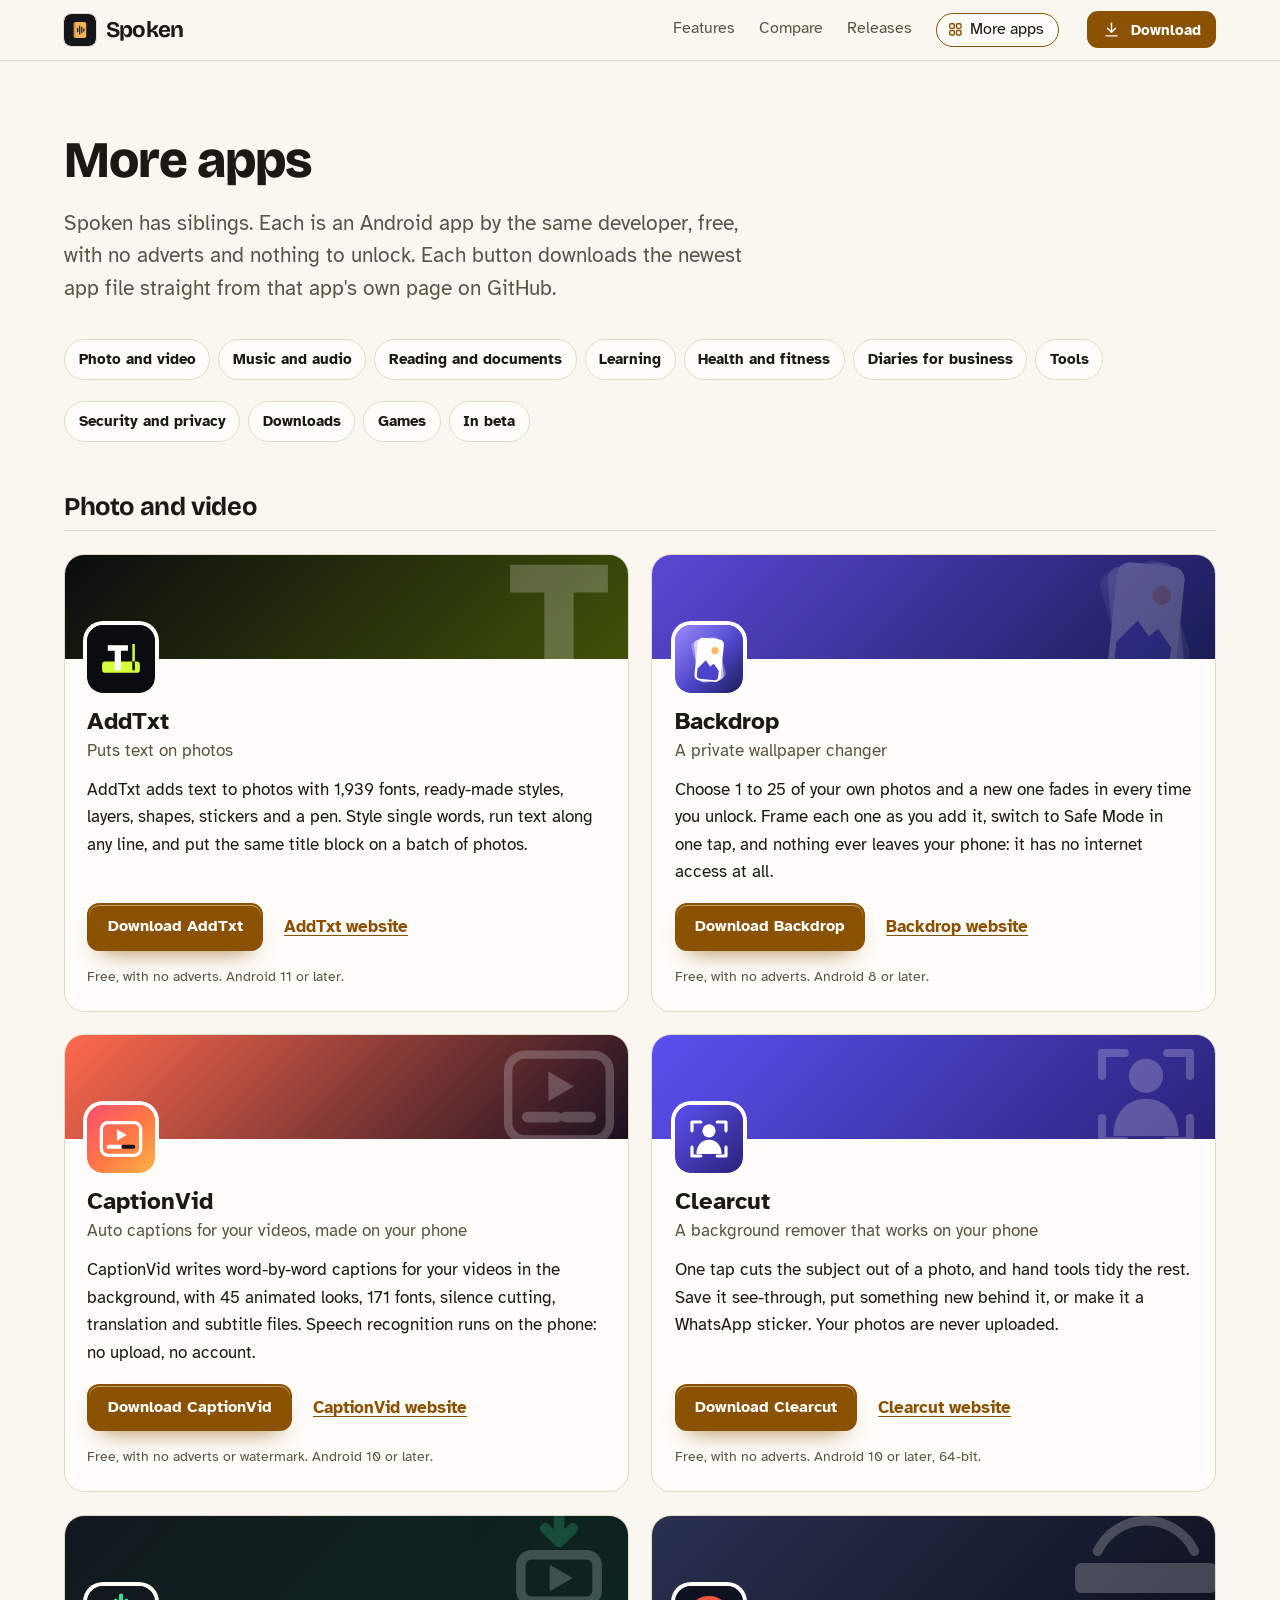
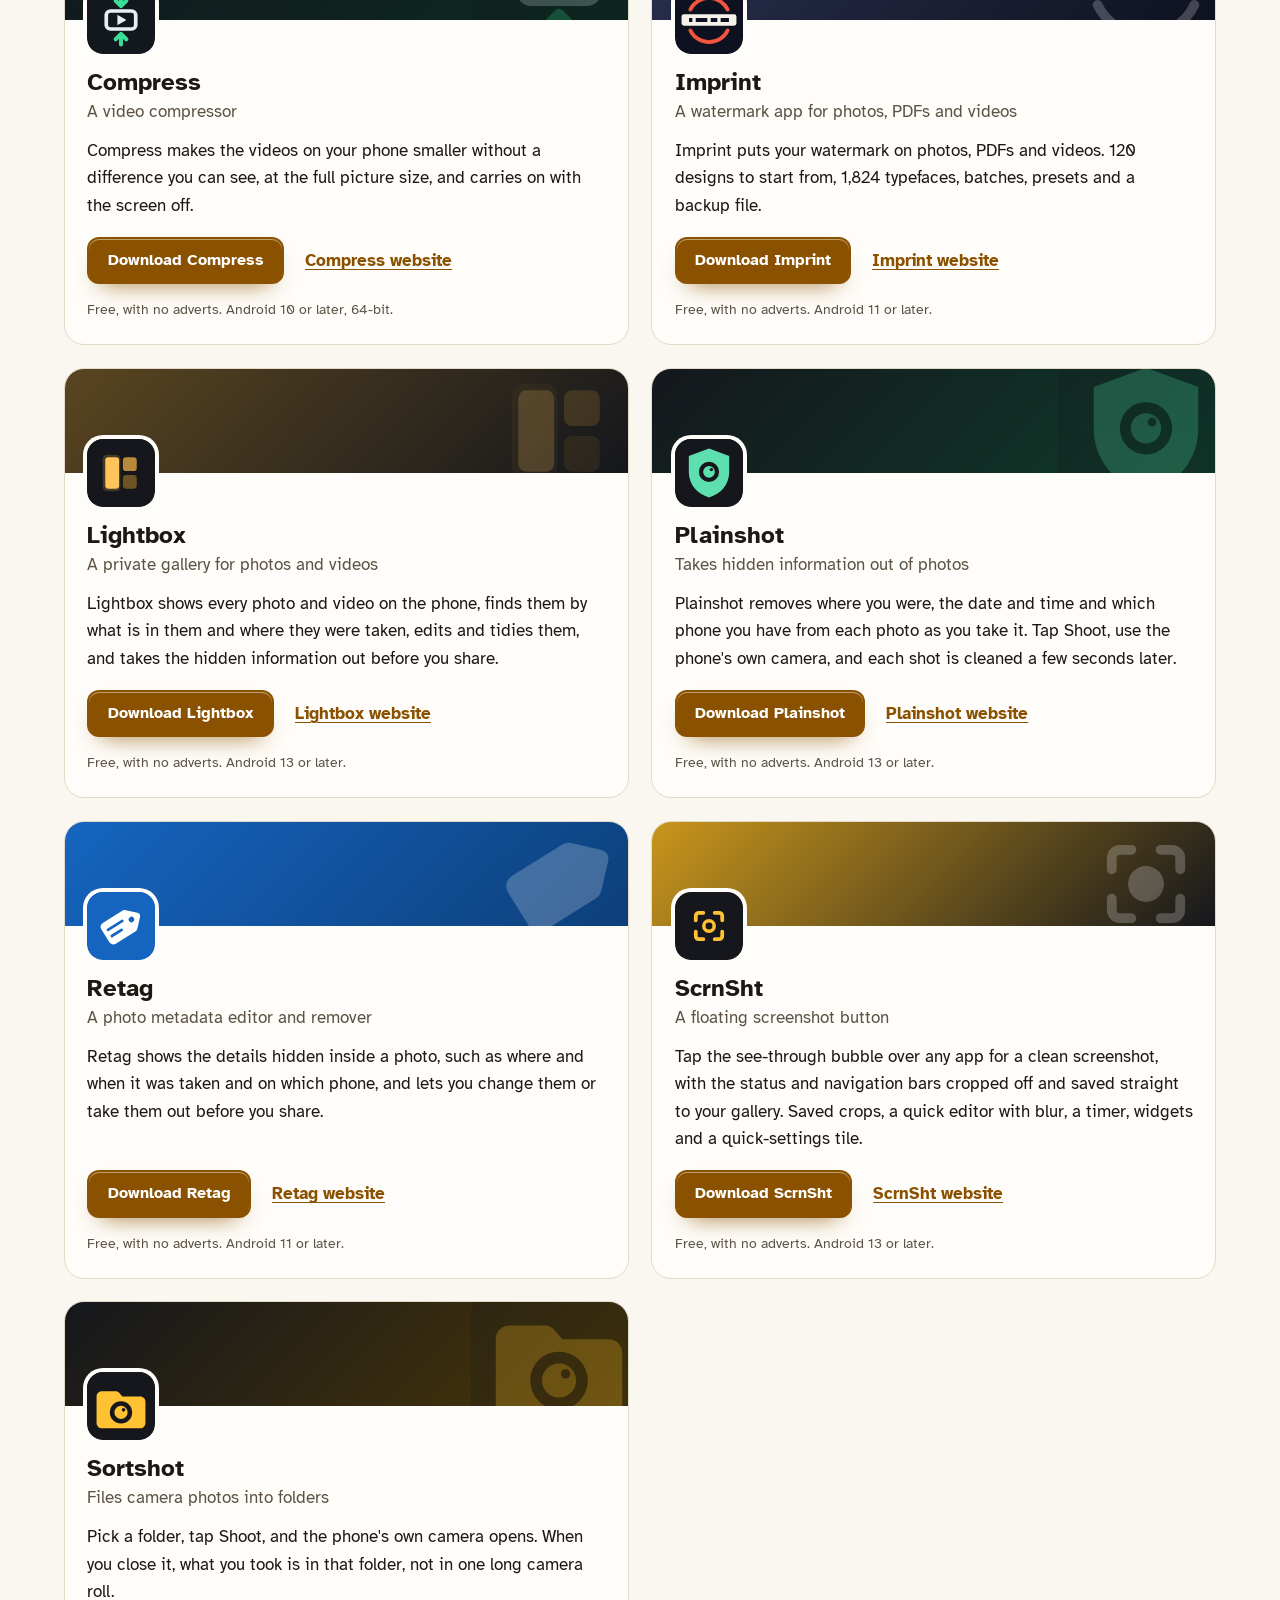
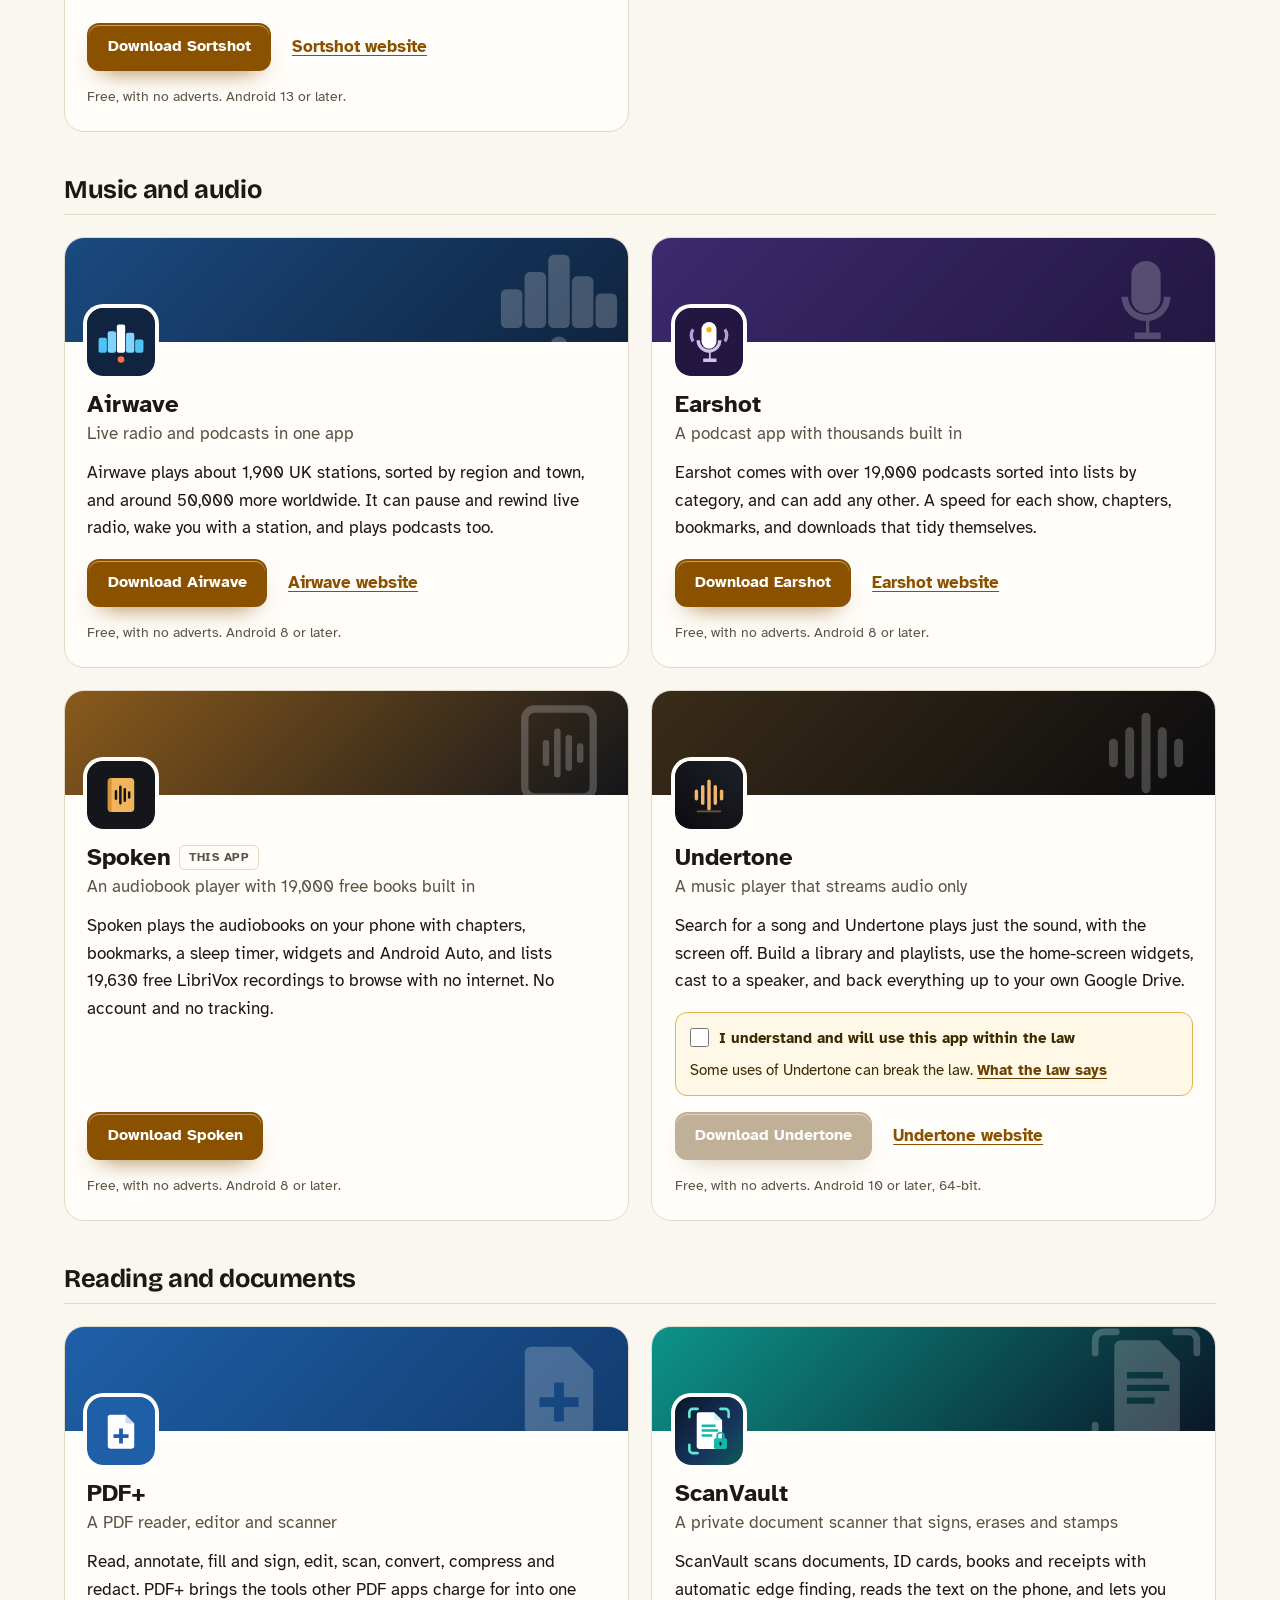
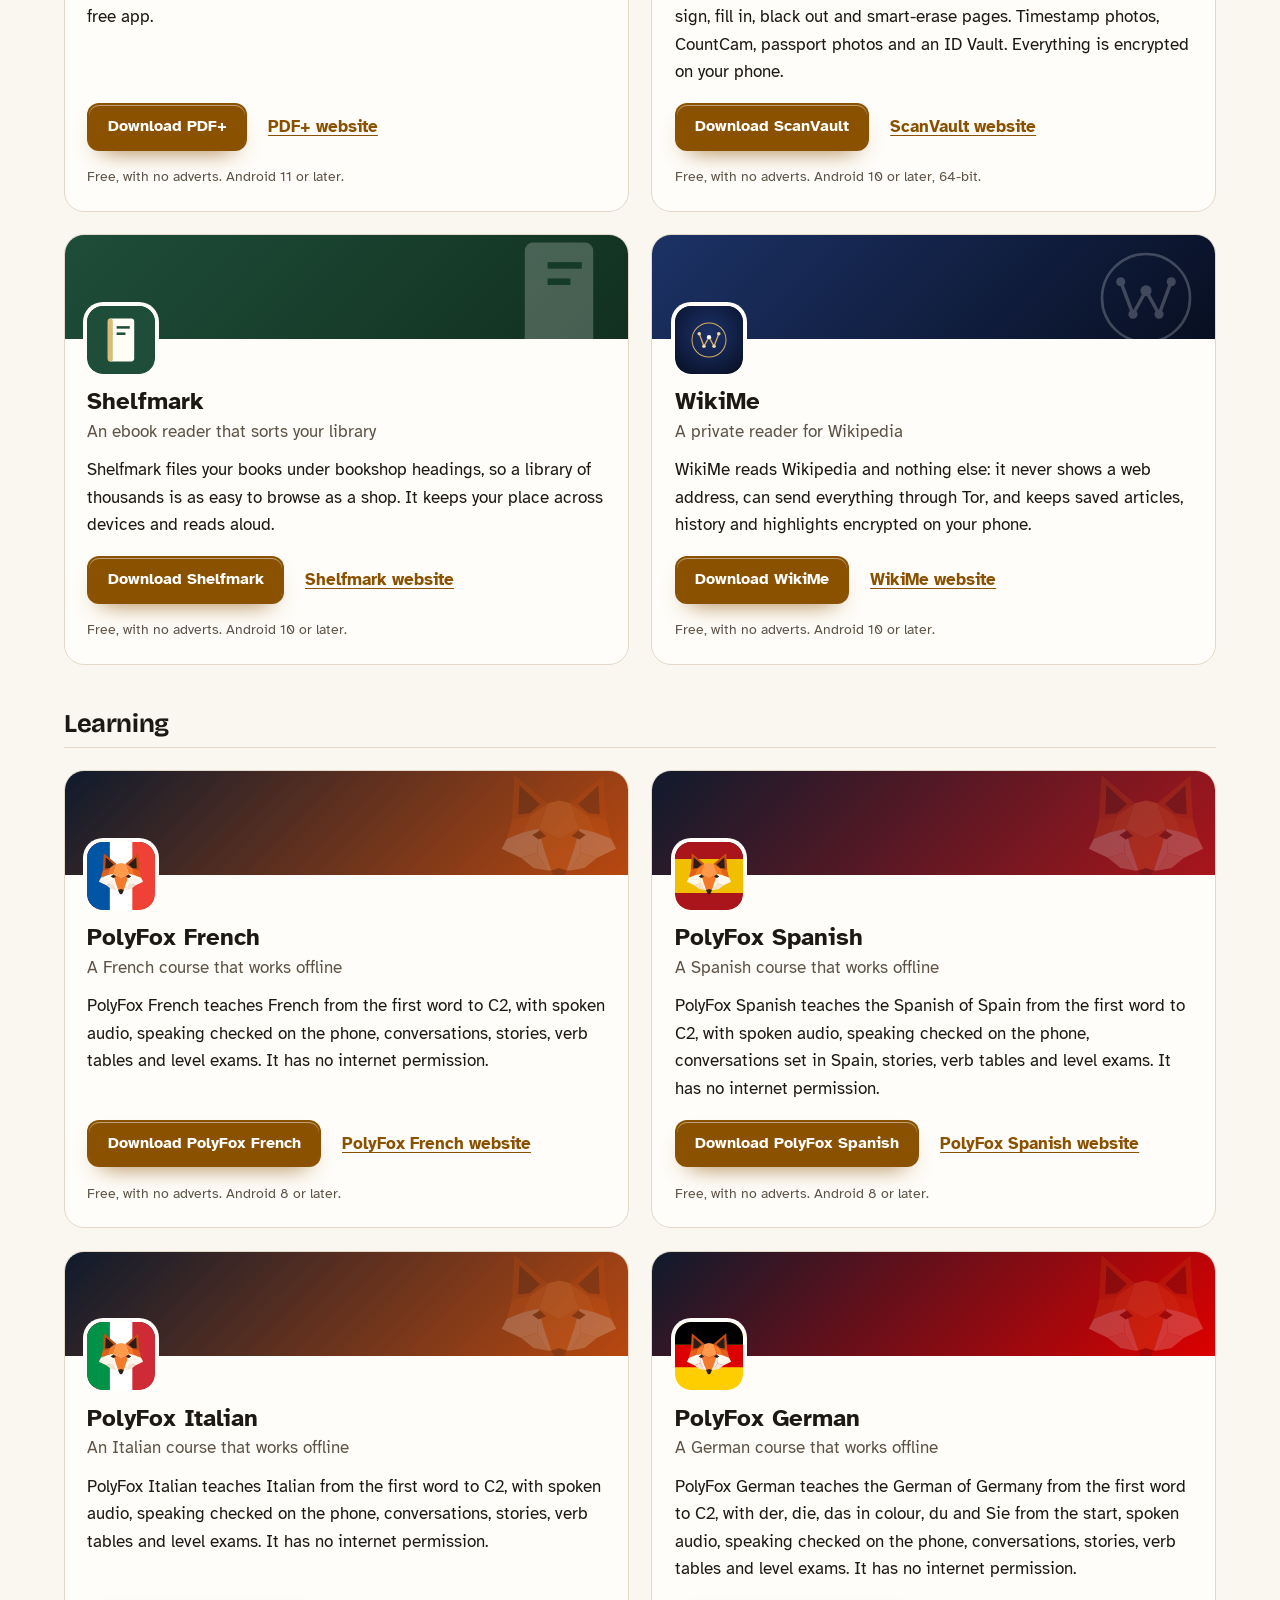
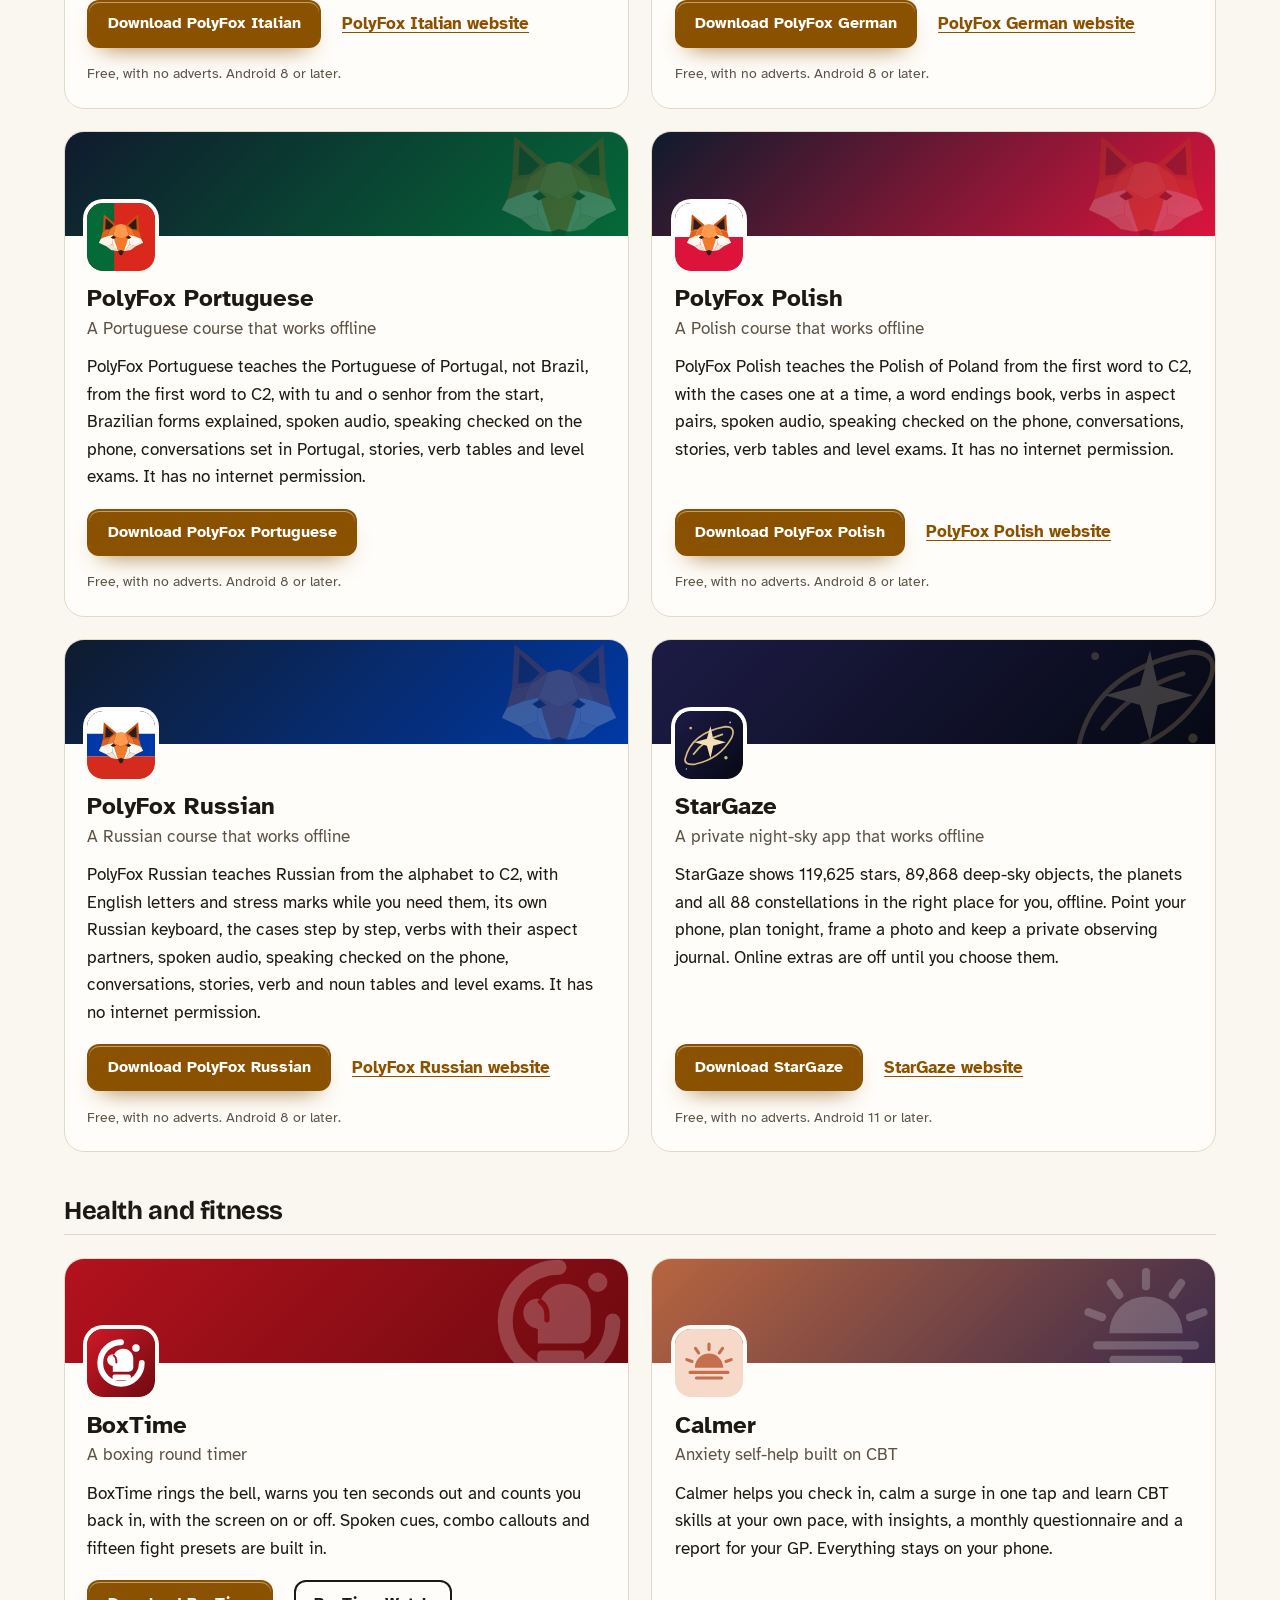
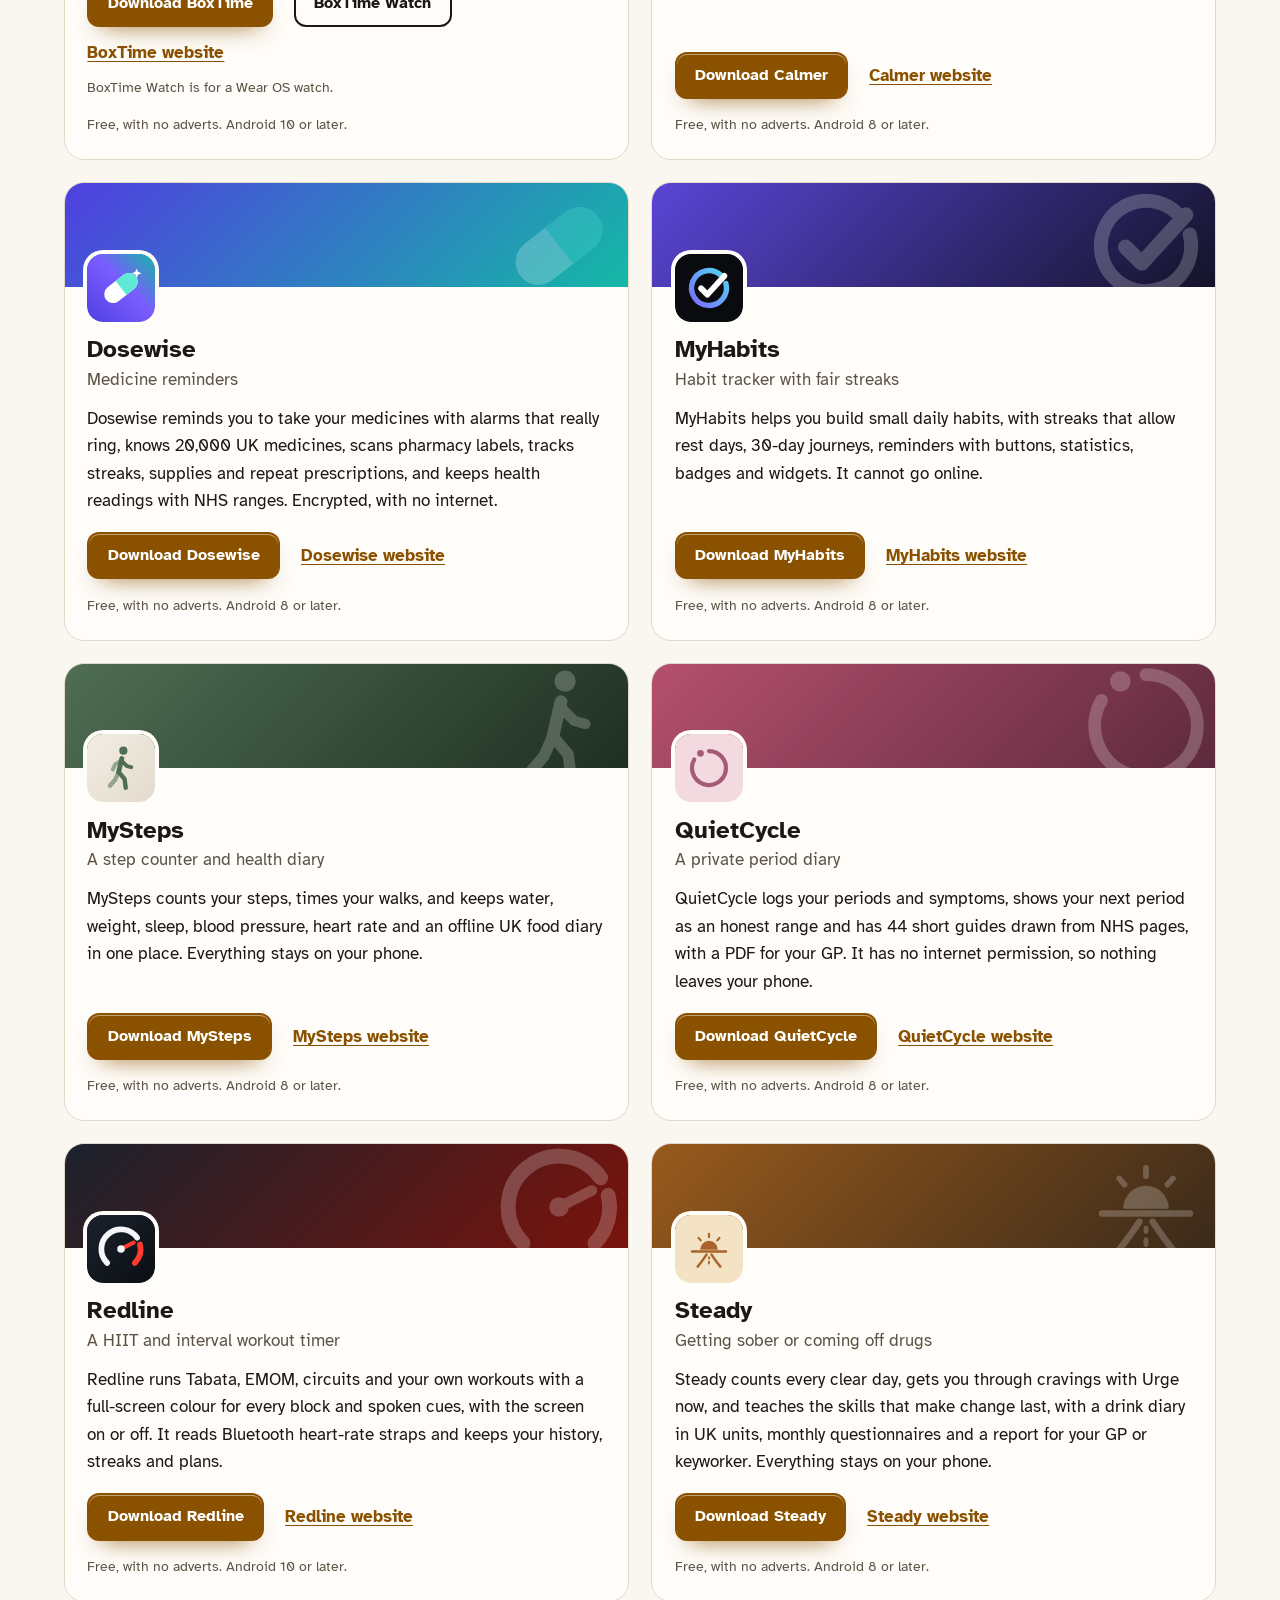
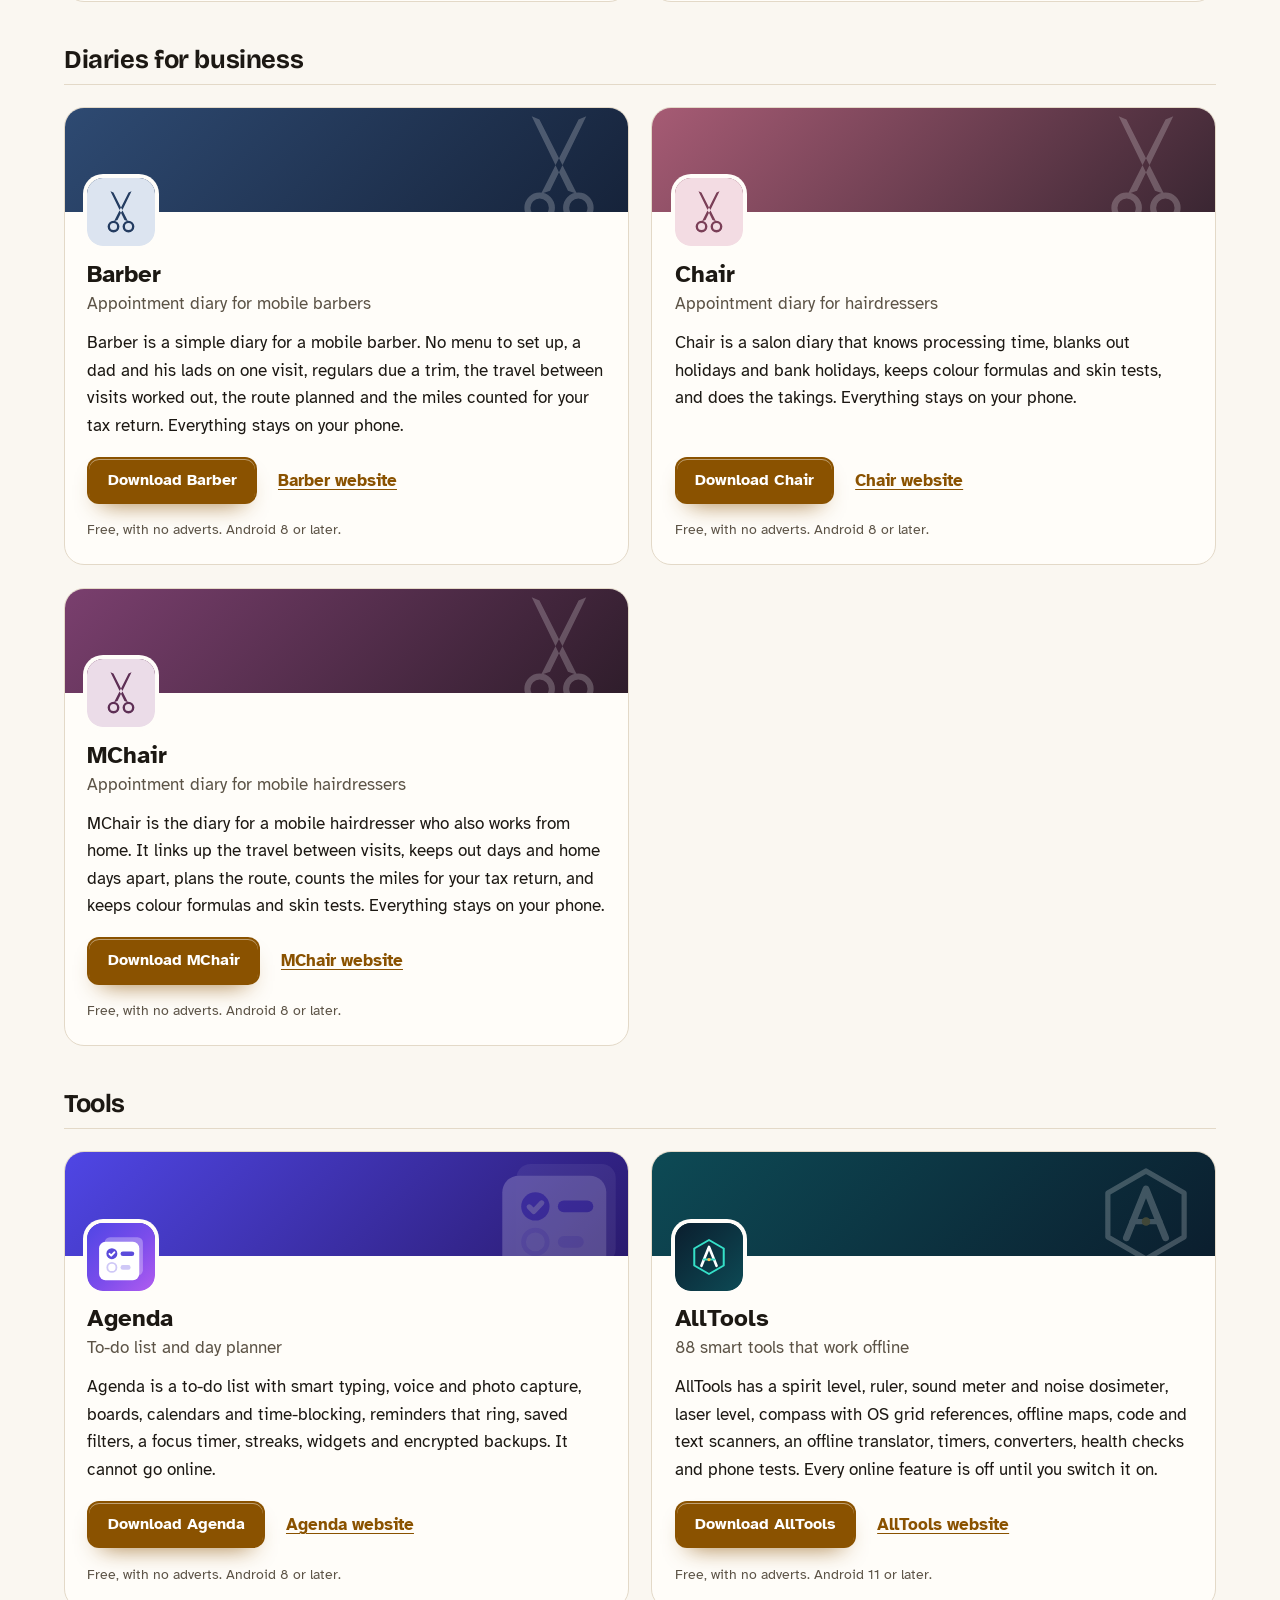
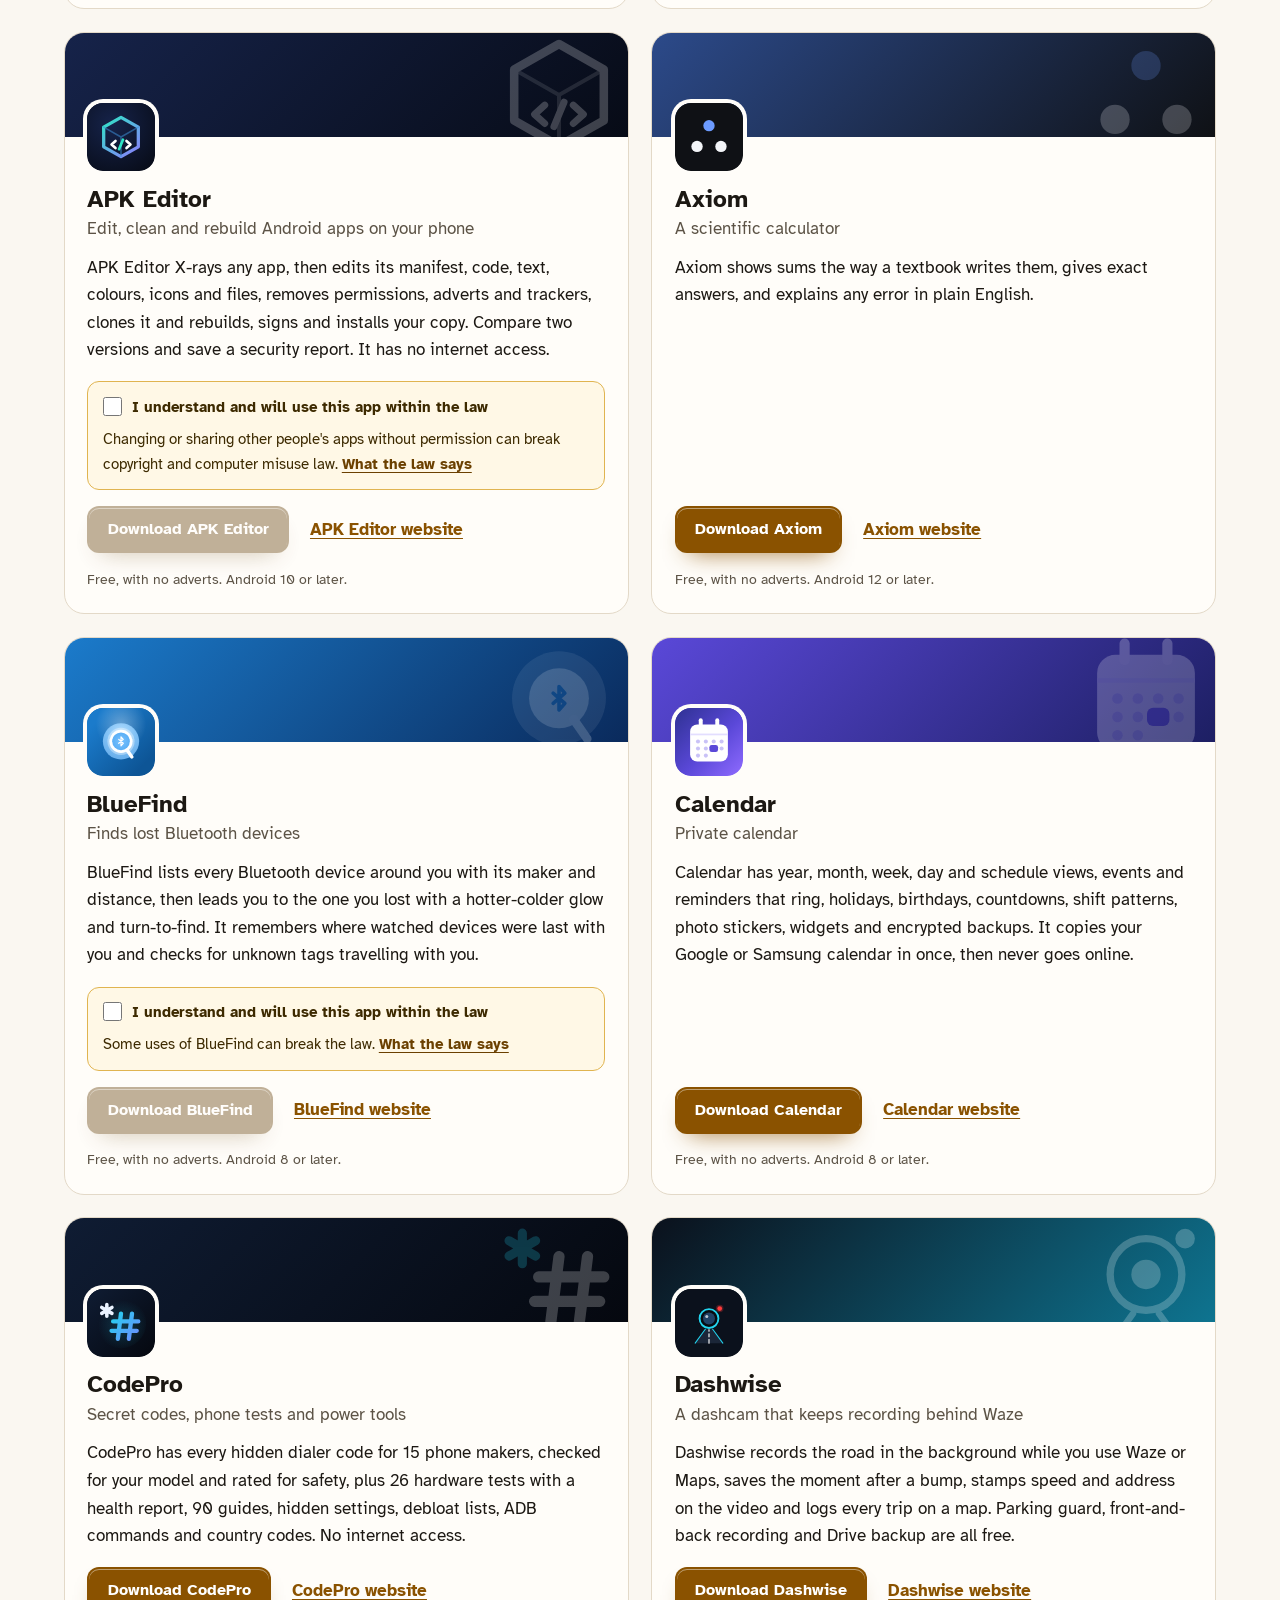
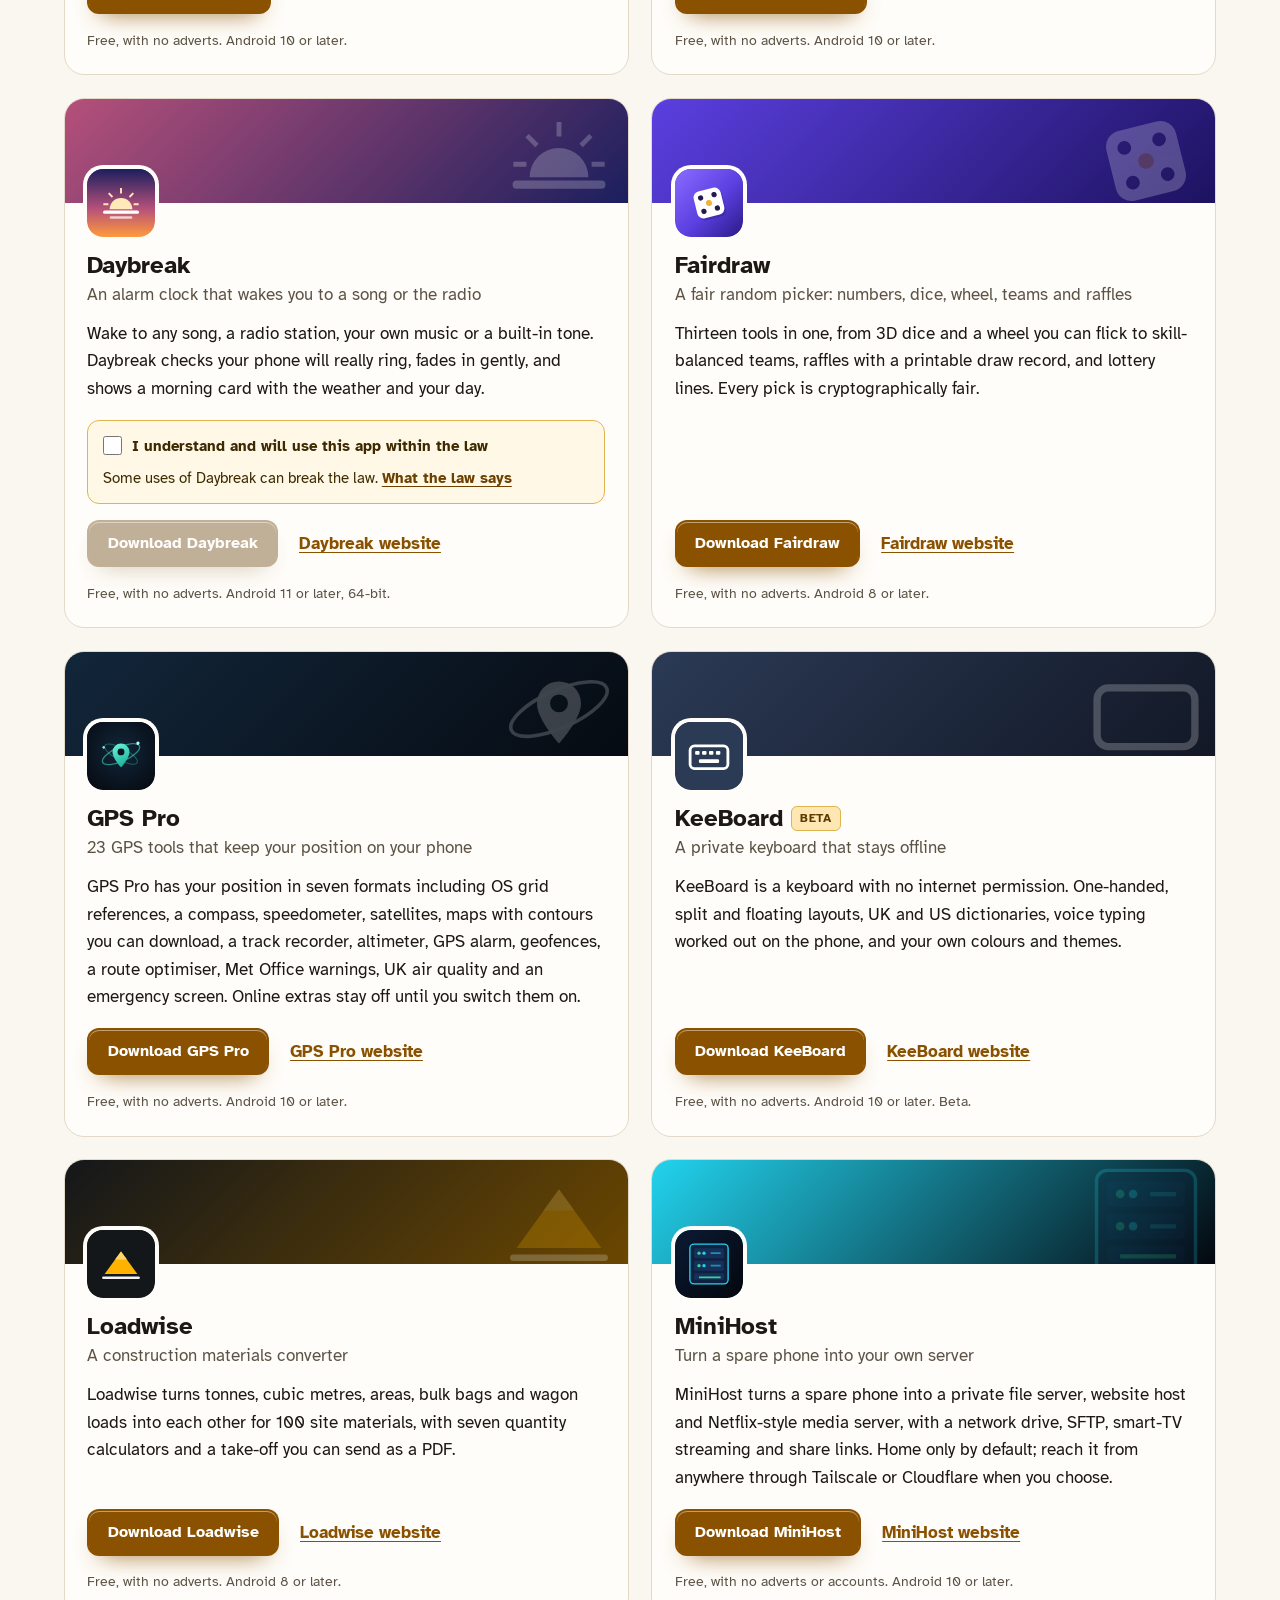
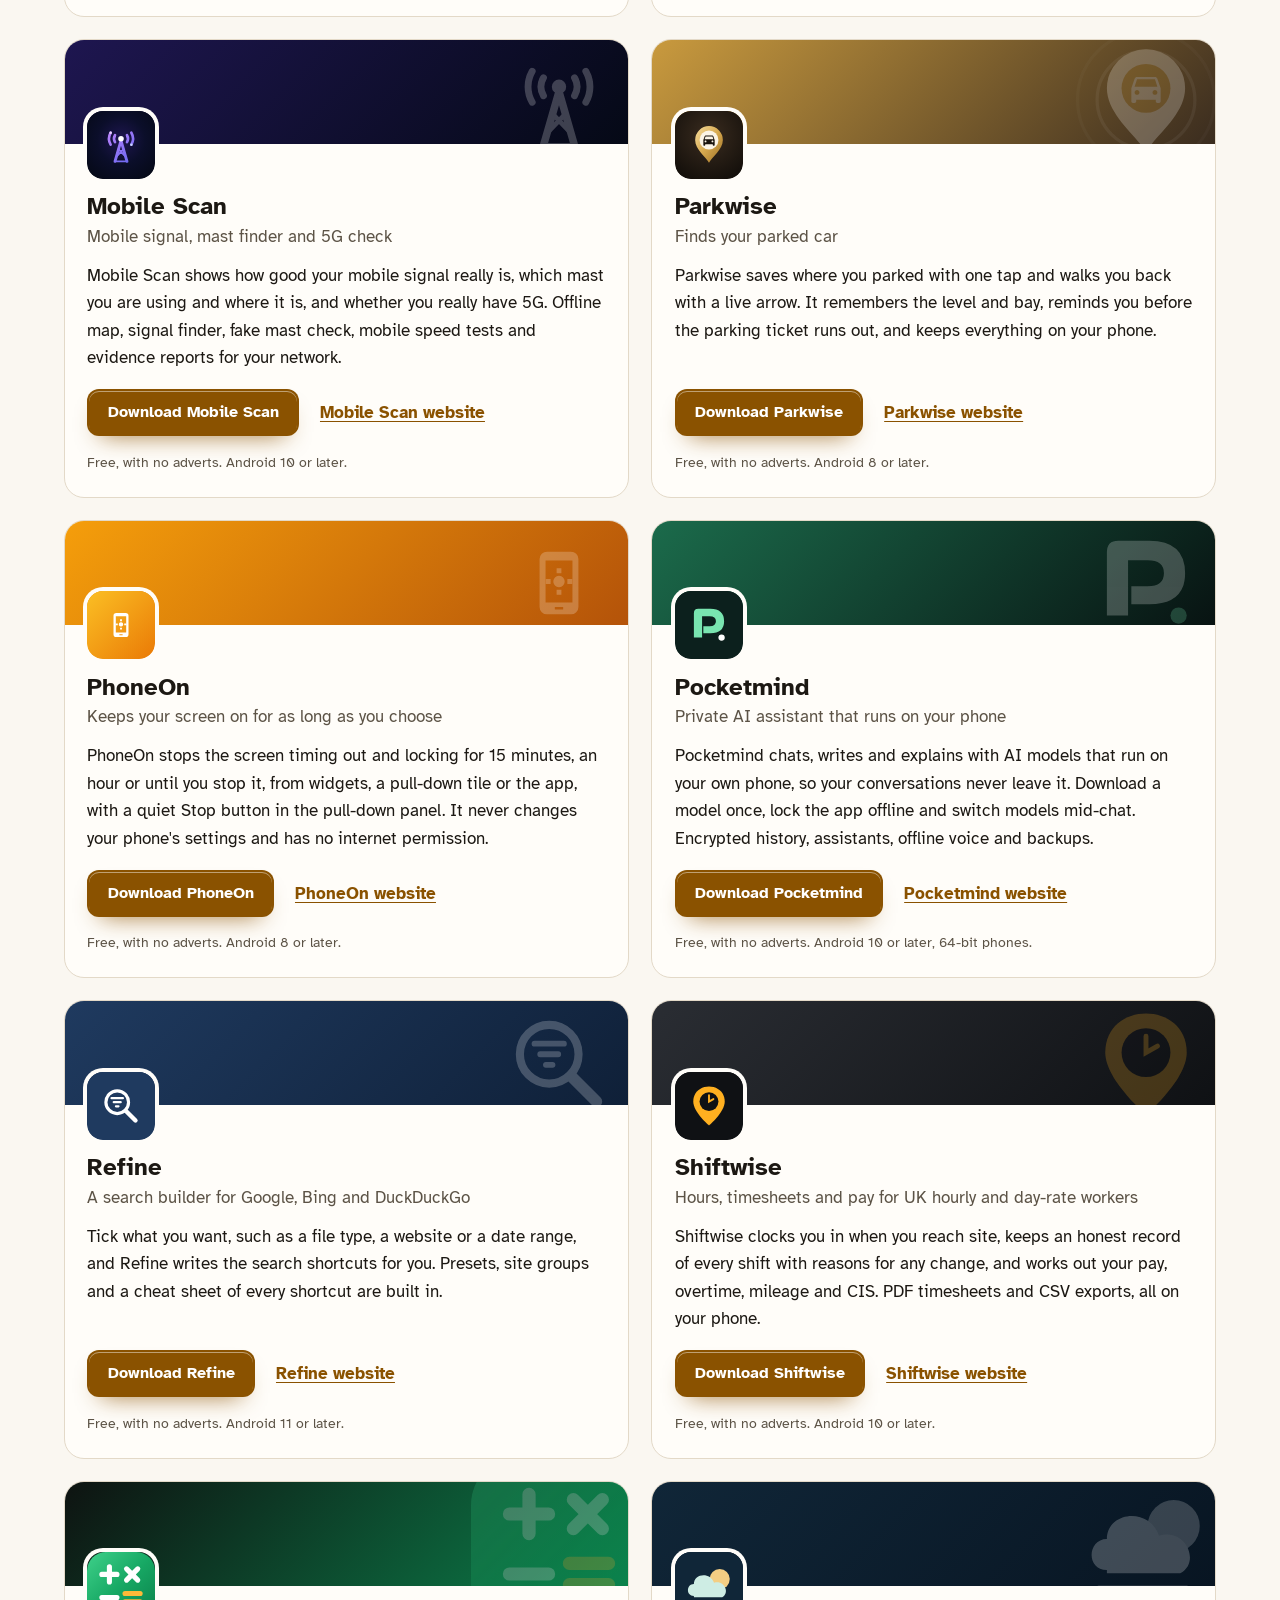
==== commit 15ee6498: "More apps: add APK Editor" ====
--- a/more-apps.html
+++ b/more-apps.html
@@ -4,7 +4,7 @@
 <meta charset="utf-8">
 <meta name="viewport" content="width=device-width, initial-scale=1">
 <title>More free Android apps from the maker of Spoken</title>
-<meta name="description" content="All 94 free Android apps from the maker of Spoken, in one list by category, each with its download and a link to its website.">
+<meta name="description" content="All 95 free Android apps from the maker of Spoken, in one list by category, each with its download and a link to its website.">
 <meta name="author" content="Jonathan Jackson">
 <link rel="canonical" href="https://customgpter.github.io/spoken/more-apps.html">
 <meta name="theme-color" content="#faf7f1" media="(prefers-color-scheme: light)">
@@ -12,7 +12,7 @@
 <meta property="og:type" content="website">
 <meta property="og:site_name" content="Spoken">
 <meta property="og:title" content="More free Android apps from the maker of Spoken">
-<meta property="og:description" content="All 94 free Android apps from the maker of Spoken, in one list by category, each with its download and a link to its website.">
+<meta property="og:description" content="All 95 free Android apps from the maker of Spoken, in one list by category, each with its download and a link to its website.">
 <meta property="og:url" content="https://customgpter.github.io/spoken/more-apps.html">
 <meta property="og:image" content="https://customgpter.github.io/spoken/assets/og.png">
 <meta property="og:image:width" content="1200">
@@ -26,7 +26,7 @@
 <link rel="preload" href="./assets/fonts/atkinson-hyperlegible-latin-400-normal.woff2" as="font" type="font/woff2" crossorigin>
 <link rel="stylesheet" href="./assets/site.css?v=1">
 <link rel="stylesheet" href="./assets/house.css?v=1">
-<script type="application/ld+json">{"@context":"https://schema.org","@type":"ItemList","name":"Apps from the maker of Spoken","url":"https://customgpter.github.io/spoken/more-apps.html","itemListElement":[{"@type":"ListItem","position":1,"name":"AddTxt","url":"https://customgpter.github.io/addtxt/"},{"@type":"ListItem","position":2,"name":"Backdrop","url":"https://customgpter.github.io/backdrop/"},{"@type":"ListItem","position":3,"name":"CaptionVid","url":"https://customgpter.github.io/captionvid/"},{"@type":"ListItem","position":4,"name":"Clearcut","url":"https://customgpter.github.io/clearcut/"},{"@type":"ListItem","position":5,"name":"Compress","url":"https://customgpter.github.io/compress/"},{"@type":"ListItem","position":6,"name":"Imprint","url":"https://customgpter.github.io/imprint/"},{"@type":"ListItem","position":7,"name":"Lightbox","url":"https://customgpter.github.io/lightbox/"},{"@type":"ListItem","position":8,"name":"Plainshot","url":"https://customgpter.github.io/plainshot/"},{"@type":"ListItem","position":9,"name":"Retag","url":"https://customgpter.github.io/retag/"},{"@type":"ListItem","position":10,"name":"ScrnSht","url":"https://customgpter.github.io/scrnsht/"},{"@type":"ListItem","position":11,"name":"Sortshot","url":"https://customgpter.github.io/sortshot/"},{"@type":"ListItem","position":12,"name":"Airwave","url":"https://customgpter.github.io/airwave/"},{"@type":"ListItem","position":13,"name":"Earshot","url":"https://customgpter.github.io/earshot/"},{"@type":"ListItem","position":14,"name":"Spoken","url":"https://customgpter.github.io/spoken/"},{"@type":"ListItem","position":15,"name":"Undertone","url":"https://customgpter.github.io/undertone/"},{"@type":"ListItem","position":16,"name":"PDF+","url":"https://customgpter.github.io/pdfplus/"},{"@type":"ListItem","position":17,"name":"ScanVault","url":"https://customgpter.github.io/scanvault/"},{"@type":"ListItem","position":18,"name":"Shelfmark","url":"https://customgpter.github.io/shelfmark/"},{"@type":"ListItem","position":19,"name":"WikiMe","url":"https://customgpter.github.io/wikime/"},{"@type":"ListItem","position":20,"name":"PolyFox French","url":"https://customgpter.github.io/polyfox/"},{"@type":"ListItem","position":21,"name":"PolyFox German","url":"https://customgpter.github.io/polyfox-german/"},{"@type":"ListItem","position":22,"name":"PolyFox Polish","url":"https://customgpter.github.io/polyfox-polish/"},{"@type":"ListItem","position":23,"name":"PolyFox Russian","url":"https://customgpter.github.io/polyfox-russian/"},{"@type":"ListItem","position":24,"name":"StarGaze","url":"https://customgpter.github.io/stargaze/"},{"@type":"ListItem","position":25,"name":"BoxTime","url":"https://customgpter.github.io/boxtime/"},{"@type":"ListItem","position":26,"name":"Calmer","url":"https://customgpter.github.io/calmer/"},{"@type":"ListItem","position":27,"name":"Dosewise","url":"https://customgpter.github.io/dosewise/"},{"@type":"ListItem","position":28,"name":"MyHabits","url":"https://customgpter.github.io/myhabits/"},{"@type":"ListItem","position":29,"name":"MySteps","url":"https://customgpter.github.io/mysteps/"},{"@type":"ListItem","position":30,"name":"QuietCycle","url":"https://customgpter.github.io/quietcycle/"},{"@type":"ListItem","position":31,"name":"Redline","url":"https://customgpter.github.io/redline/"},{"@type":"ListItem","position":32,"name":"Steady","url":"https://customgpter.github.io/steady/"},{"@type":"ListItem","position":33,"name":"Barber","url":"https://customgpter.github.io/barber/"},{"@type":"ListItem","position":34,"name":"Chair","url":"https://customgpter.github.io/chair/"},{"@type":"ListItem","position":35,"name":"MChair","url":"https://customgpter.github.io/mchair/"},{"@type":"ListItem","position":36,"name":"Agenda","url":"https://customgpter.github.io/agenda/"},{"@type":"ListItem","position":37,"name":"AllTools","url":"https://customgpter.github.io/alltools/"},{"@type":"ListItem","position":38,"name":"Axiom","url":"https://customgpter.github.io/axiom/"},{"@type":"ListItem","position":39,"name":"BlueFind","url":"https://customgpter.github.io/bluefind/"},{"@type":"ListItem","position":40,"name":"Calendar","url":"https://customgpter.github.io/calendar/"},{"@type":"ListItem","position":41,"name":"CodePro","url":"https://customgpter.github.io/codepro/"},{"@type":"ListItem","position":42,"name":"Dashwise","url":"https://customgpter.github.io/dashwise/"},{"@type":"ListItem","position":43,"name":"Daybreak","url":"https://customgpter.github.io/daybreak/"},{"@type":"ListItem","position":44,"name":"Fairdraw","url":"https://customgpter.github.io/fairdraw/"},{"@type":"ListItem","position":45,"name":"GPS Pro","url":"https://customgpter.github.io/gpspro/"},{"@type":"ListItem","position":46,"name":"KeeBoard","url":"https://customgpter.github.io/keeboard/"},{"@type":"ListItem","position":47,"name":"Loadwise","url":"https://customgpter.github.io/loadwise/"},{"@type":"ListItem","position":48,"name":"MiniHost","url":"https://customgpter.github.io/minihost/"},{"@type":"ListItem","position":49,"name":"Mobile Scan","url":"https://customgpter.github.io/mobilescan/"},{"@type":"ListItem","position":50,"name":"Parkwise","url":"https://customgpter.github.io/parkwise/"},{"@type":"ListItem","position":51,"name":"Pocketmind","url":"https://customgpter.github.io/pocketmind/"},{"@type":"ListItem","position":52,"name":"Refine","url":"https://customgpter.github.io/refine/"},{"@type":"ListItem","position":53,"name":"Shiftwise","url":"https://customgpter.github.io/shiftwise/"},{"@type":"ListItem","position":54,"name":"SimpleCalc","url":"https://customgpter.github.io/simplecalc/"},{"@type":"ListItem","position":55,"name":"Skyline","url":"https://customgpter.github.io/skyline/"},{"@type":"ListItem","position":56,"name":"Slipway","url":"https://customgpter.github.io/slipway/"},{"@type":"ListItem","position":57,"name":"Tagger","url":"https://customgpter.github.io/tagger/"},{"@type":"ListItem","position":58,"name":"TotalClean","url":"https://customgpter.github.io/totalclean/"},{"@type":"ListItem","position":59,"name":"TVLink","url":"https://customgpter.github.io/tvlink/"},{"@type":"ListItem","position":60,"name":"Unbox","url":"https://customgpter.github.io/unbox/"},{"@type":"ListItem","position":61,"name":"WhatsKeep","url":"https://customgpter.github.io/whatskeep/"},{"@type":"ListItem","position":62,"name":"WiFi Scan","url":"https://customgpter.github.io/wifiscan/"},{"@type":"ListItem","position":63,"name":"Auditly","url":"https://customgpter.github.io/auditly/"},{"@type":"ListItem","position":64,"name":"Backchannel","url":"https://customgpter.github.io/backchannel/"},{"@type":"ListItem","position":65,"name":"ENotes","url":"https://customgpter.github.io/enotes/"},{"@type":"ListItem","position":66,"name":"FindMe","url":"https://customgpter.github.io/findme/"},{"@type":"ListItem","position":67,"name":"iLock","url":"https://customgpter.github.io/ilock/"},{"@type":"ListItem","position":68,"name":"ImSafe","url":"https://customgpter.github.io/imsafe/"},{"@type":"ListItem","position":69,"name":"IShred","url":"https://customgpter.github.io/ishred/"},{"@type":"ListItem","position":70,"name":"LockBox","url":"https://customgpter.github.io/lockbox/"},{"@type":"ListItem","position":71,"name":"PassVault","url":"https://customgpter.github.io/passvault/"},{"@type":"ListItem","position":72,"name":"SpyFind","url":"https://customgpter.github.io/spyfind/"},{"@type":"ListItem","position":73,"name":"TextWipe","url":"https://customgpter.github.io/textwipe/"},{"@type":"ListItem","position":74,"name":"Tracewire","url":"https://customgpter.github.io/tracewire/"},{"@type":"ListItem","position":75,"name":"Vigil","url":"https://customgpter.github.io/vigil/"},{"@type":"ListItem","position":76,"name":"Grab","url":"https://customgpter.github.io/grab/"},{"@type":"ListItem","position":77,"name":"Swarm","url":"https://customgpter.github.io/swarm/"},{"@type":"ListItem","position":78,"name":"Plane Games","url":"https://customgpter.github.io/plane-games/"},{"@type":"ListItem","position":79,"name":"Ninefold","url":"https://customgpter.github.io/ninefold/"},{"@type":"ListItem","position":80,"name":"Cubewise","url":"https://customgpter.github.io/cubewise/"},{"@type":"ListItem","position":81,"name":"Tilewise","url":"https://customgpter.github.io/tilewise/"},{"@type":"ListItem","position":82,"name":"Letterwise","url":"https://customgpter.github.io/letterwise/"},{"@type":"ListItem","position":83,"name":"Kingside","url":"https://customgpter.github.io/kingside/"},{"@type":"ListItem","position":84,"name":"Deckhand","url":"https://customgpter.github.io/deckhand/"},{"@type":"ListItem","position":85,"name":"SNESForge","url":"https://customgpter.github.io/snesforge/"},{"@type":"ListItem","position":86,"name":"Fame Boy","url":"https://customgpter.github.io/fameboy/"},{"@type":"ListItem","position":87,"name":"PSPPro","url":"https://customgpter.github.io/psppro/"},{"@type":"ListItem","position":88,"name":"MegaGen","url":"https://customgpter.github.io/megagen/"},{"@type":"ListItem","position":89,"name":"QVR","url":"https://customgpter.github.io/qvr/"},{"@type":"ListItem","position":90,"name":"QVR Watch","url":"https://customgpter.github.io/qvr-watch/"},{"@type":"ListItem","position":91,"name":"QVRLite","url":"https://customgpter.github.io/qvrlite/"},{"@type":"ListItem","position":92,"name":"Onionz","url":"https://customgpter.github.io/onionz/"},{"@type":"ListItem","position":93,"name":"OnionzWeb","url":"https://customgpter.github.io/onionzweb/"}]}</script>
+<script type="application/ld+json">{"@context":"https://schema.org","@type":"ItemList","name":"Apps from the maker of Spoken","url":"https://customgpter.github.io/spoken/more-apps.html","itemListElement":[{"@type":"ListItem","position":1,"name":"AddTxt","url":"https://customgpter.github.io/addtxt/"},{"@type":"ListItem","position":2,"name":"Backdrop","url":"https://customgpter.github.io/backdrop/"},{"@type":"ListItem","position":3,"name":"CaptionVid","url":"https://customgpter.github.io/captionvid/"},{"@type":"ListItem","position":4,"name":"Clearcut","url":"https://customgpter.github.io/clearcut/"},{"@type":"ListItem","position":5,"name":"Compress","url":"https://customgpter.github.io/compress/"},{"@type":"ListItem","position":6,"name":"Imprint","url":"https://customgpter.github.io/imprint/"},{"@type":"ListItem","position":7,"name":"Lightbox","url":"https://customgpter.github.io/lightbox/"},{"@type":"ListItem","position":8,"name":"Plainshot","url":"https://customgpter.github.io/plainshot/"},{"@type":"ListItem","position":9,"name":"Retag","url":"https://customgpter.github.io/retag/"},{"@type":"ListItem","position":10,"name":"ScrnSht","url":"https://customgpter.github.io/scrnsht/"},{"@type":"ListItem","position":11,"name":"Sortshot","url":"https://customgpter.github.io/sortshot/"},{"@type":"ListItem","position":12,"name":"Airwave","url":"https://customgpter.github.io/airwave/"},{"@type":"ListItem","position":13,"name":"Earshot","url":"https://customgpter.github.io/earshot/"},{"@type":"ListItem","position":14,"name":"Spoken","url":"https://customgpter.github.io/spoken/"},{"@type":"ListItem","position":15,"name":"Undertone","url":"https://customgpter.github.io/undertone/"},{"@type":"ListItem","position":16,"name":"PDF+","url":"https://customgpter.github.io/pdfplus/"},{"@type":"ListItem","position":17,"name":"ScanVault","url":"https://customgpter.github.io/scanvault/"},{"@type":"ListItem","position":18,"name":"Shelfmark","url":"https://customgpter.github.io/shelfmark/"},{"@type":"ListItem","position":19,"name":"WikiMe","url":"https://customgpter.github.io/wikime/"},{"@type":"ListItem","position":20,"name":"PolyFox French","url":"https://customgpter.github.io/polyfox/"},{"@type":"ListItem","position":21,"name":"PolyFox German","url":"https://customgpter.github.io/polyfox-german/"},{"@type":"ListItem","position":22,"name":"PolyFox Polish","url":"https://customgpter.github.io/polyfox-polish/"},{"@type":"ListItem","position":23,"name":"PolyFox Russian","url":"https://customgpter.github.io/polyfox-russian/"},{"@type":"ListItem","position":24,"name":"StarGaze","url":"https://customgpter.github.io/stargaze/"},{"@type":"ListItem","position":25,"name":"BoxTime","url":"https://customgpter.github.io/boxtime/"},{"@type":"ListItem","position":26,"name":"Calmer","url":"https://customgpter.github.io/calmer/"},{"@type":"ListItem","position":27,"name":"Dosewise","url":"https://customgpter.github.io/dosewise/"},{"@type":"ListItem","position":28,"name":"MyHabits","url":"https://customgpter.github.io/myhabits/"},{"@type":"ListItem","position":29,"name":"MySteps","url":"https://customgpter.github.io/mysteps/"},{"@type":"ListItem","position":30,"name":"QuietCycle","url":"https://customgpter.github.io/quietcycle/"},{"@type":"ListItem","position":31,"name":"Redline","url":"https://customgpter.github.io/redline/"},{"@type":"ListItem","position":32,"name":"Steady","url":"https://customgpter.github.io/steady/"},{"@type":"ListItem","position":33,"name":"Barber","url":"https://customgpter.github.io/barber/"},{"@type":"ListItem","position":34,"name":"Chair","url":"https://customgpter.github.io/chair/"},{"@type":"ListItem","position":35,"name":"MChair","url":"https://customgpter.github.io/mchair/"},{"@type":"ListItem","position":36,"name":"Agenda","url":"https://customgpter.github.io/agenda/"},{"@type":"ListItem","position":37,"name":"AllTools","url":"https://customgpter.github.io/alltools/"},{"@type":"ListItem","position":38,"name":"APK Editor","url":"https://customgpter.github.io/apkeditor/"},{"@type":"ListItem","position":39,"name":"Axiom","url":"https://customgpter.github.io/axiom/"},{"@type":"ListItem","position":40,"name":"BlueFind","url":"https://customgpter.github.io/bluefind/"},{"@type":"ListItem","position":41,"name":"Calendar","url":"https://customgpter.github.io/calendar/"},{"@type":"ListItem","position":42,"name":"CodePro","url":"https://customgpter.github.io/codepro/"},{"@type":"ListItem","position":43,"name":"Dashwise","url":"https://customgpter.github.io/dashwise/"},{"@type":"ListItem","position":44,"name":"Daybreak","url":"https://customgpter.github.io/daybreak/"},{"@type":"ListItem","position":45,"name":"Fairdraw","url":"https://customgpter.github.io/fairdraw/"},{"@type":"ListItem","position":46,"name":"GPS Pro","url":"https://customgpter.github.io/gpspro/"},{"@type":"ListItem","position":47,"name":"KeeBoard","url":"https://customgpter.github.io/keeboard/"},{"@type":"ListItem","position":48,"name":"Loadwise","url":"https://customgpter.github.io/loadwise/"},{"@type":"ListItem","position":49,"name":"MiniHost","url":"https://customgpter.github.io/minihost/"},{"@type":"ListItem","position":50,"name":"Mobile Scan","url":"https://customgpter.github.io/mobilescan/"},{"@type":"ListItem","position":51,"name":"Parkwise","url":"https://customgpter.github.io/parkwise/"},{"@type":"ListItem","position":52,"name":"Pocketmind","url":"https://customgpter.github.io/pocketmind/"},{"@type":"ListItem","position":53,"name":"Refine","url":"https://customgpter.github.io/refine/"},{"@type":"ListItem","position":54,"name":"Shiftwise","url":"https://customgpter.github.io/shiftwise/"},{"@type":"ListItem","position":55,"name":"SimpleCalc","url":"https://customgpter.github.io/simplecalc/"},{"@type":"ListItem","position":56,"name":"Skyline","url":"https://customgpter.github.io/skyline/"},{"@type":"ListItem","position":57,"name":"Slipway","url":"https://customgpter.github.io/slipway/"},{"@type":"ListItem","position":58,"name":"Tagger","url":"https://customgpter.github.io/tagger/"},{"@type":"ListItem","position":59,"name":"TotalClean","url":"https://customgpter.github.io/totalclean/"},{"@type":"ListItem","position":60,"name":"TVLink","url":"https://customgpter.github.io/tvlink/"},{"@type":"ListItem","position":61,"name":"Unbox","url":"https://customgpter.github.io/unbox/"},{"@type":"ListItem","position":62,"name":"WhatsKeep","url":"https://customgpter.github.io/whatskeep/"},{"@type":"ListItem","position":63,"name":"WiFi Scan","url":"https://customgpter.github.io/wifiscan/"},{"@type":"ListItem","position":64,"name":"Auditly","url":"https://customgpter.github.io/auditly/"},{"@type":"ListItem","position":65,"name":"Backchannel","url":"https://customgpter.github.io/backchannel/"},{"@type":"ListItem","position":66,"name":"ENotes","url":"https://customgpter.github.io/enotes/"},{"@type":"ListItem","position":67,"name":"FindMe","url":"https://customgpter.github.io/findme/"},{"@type":"ListItem","position":68,"name":"iLock","url":"https://customgpter.github.io/ilock/"},{"@type":"ListItem","position":69,"name":"ImSafe","url":"https://customgpter.github.io/imsafe/"},{"@type":"ListItem","position":70,"name":"IShred","url":"https://customgpter.github.io/ishred/"},{"@type":"ListItem","position":71,"name":"LockBox","url":"https://customgpter.github.io/lockbox/"},{"@type":"ListItem","position":72,"name":"PassVault","url":"https://customgpter.github.io/passvault/"},{"@type":"ListItem","position":73,"name":"SpyFind","url":"https://customgpter.github.io/spyfind/"},{"@type":"ListItem","position":74,"name":"TextWipe","url":"https://customgpter.github.io/textwipe/"},{"@type":"ListItem","position":75,"name":"Tracewire","url":"https://customgpter.github.io/tracewire/"},{"@type":"ListItem","position":76,"name":"Vigil","url":"https://customgpter.github.io/vigil/"},{"@type":"ListItem","position":77,"name":"Grab","url":"https://customgpter.github.io/grab/"},{"@type":"ListItem","position":78,"name":"Swarm","url":"https://customgpter.github.io/swarm/"},{"@type":"ListItem","position":79,"name":"Plane Games","url":"https://customgpter.github.io/plane-games/"},{"@type":"ListItem","position":80,"name":"Ninefold","url":"https://customgpter.github.io/ninefold/"},{"@type":"ListItem","position":81,"name":"Cubewise","url":"https://customgpter.github.io/cubewise/"},{"@type":"ListItem","position":82,"name":"Tilewise","url":"https://customgpter.github.io/tilewise/"},{"@type":"ListItem","position":83,"name":"Letterwise","url":"https://customgpter.github.io/letterwise/"},{"@type":"ListItem","position":84,"name":"Kingside","url":"https://customgpter.github.io/kingside/"},{"@type":"ListItem","position":85,"name":"Deckhand","url":"https://customgpter.github.io/deckhand/"},{"@type":"ListItem","position":86,"name":"SNESForge","url":"https://customgpter.github.io/snesforge/"},{"@type":"ListItem","position":87,"name":"Fame Boy","url":"https://customgpter.github.io/fameboy/"},{"@type":"ListItem","position":88,"name":"PSPPro","url":"https://customgpter.github.io/psppro/"},{"@type":"ListItem","position":89,"name":"MegaGen","url":"https://customgpter.github.io/megagen/"},{"@type":"ListItem","position":90,"name":"QVR","url":"https://customgpter.github.io/qvr/"},{"@type":"ListItem","position":91,"name":"QVR Watch","url":"https://customgpter.github.io/qvr-watch/"},{"@type":"ListItem","position":92,"name":"QVRLite","url":"https://customgpter.github.io/qvrlite/"},{"@type":"ListItem","position":93,"name":"Onionz","url":"https://customgpter.github.io/onionz/"},{"@type":"ListItem","position":94,"name":"OnionzWeb","url":"https://customgpter.github.io/onionzweb/"}]}</script>
 <link rel="stylesheet" href="./assets/apps-list.css?v=1">
 <script src="./assets/apps-list.js?v=1" defer></script>
 </head>
@@ -86,7 +86,7 @@
 <li class="mapp" style="--b:#7a3f6e;--b2:#2f1d2b"><div class="mapp-cover" aria-hidden="true"><svg viewBox="0 0 108 108"><g transform="translate(54 54) scale(1.25) translate(-54 -52)"><path fill="#fff" fill-rule="evenodd" d="M37 70.5a7.5 7.5 0 1 0 15 0a7.5 7.5 0 1 0-15 0zM40 70.5a4.5 4.5 0 1 0 9 0a4.5 4.5 0 1 0-9 0zM56 70.5a7.5 7.5 0 1 0 15 0a7.5 7.5 0 1 0-15 0zM59 70.5a4.5 4.5 0 1 0 9 0a4.5 4.5 0 1 0-9 0z"/><path fill="#fff" d="M45.2 63.6 49.6 62.2 67.4 25.6 63.6 27.2zM62.8 63.6 58.4 62.2 40.6 25.6 44.4 27.2z"/><circle cx="54" cy="49.8" r="1.8" fill="none"/></g></svg></div><div class="mapp-body"><svg class="mapp-icon" viewBox="0 0 108 108" aria-hidden="true"><rect width="108" height="108" rx="24" fill="#EBDCE8"/><g transform="translate(54 54) scale(1.25) translate(-54 -52)"><path fill="#5E2F55" fill-rule="evenodd" d="M37 70.5a7.5 7.5 0 1 0 15 0a7.5 7.5 0 1 0-15 0zM40 70.5a4.5 4.5 0 1 0 9 0a4.5 4.5 0 1 0-9 0zM56 70.5a7.5 7.5 0 1 0 15 0a7.5 7.5 0 1 0-15 0zM59 70.5a4.5 4.5 0 1 0 9 0a4.5 4.5 0 1 0-9 0z"/><path fill="#5E2F55" d="M45.2 63.6 49.6 62.2 67.4 25.6 63.6 27.2zM62.8 63.6 58.4 62.2 40.6 25.6 44.4 27.2z"/><circle cx="54" cy="49.8" r="1.8" fill="#EBDCE8"/></g></svg><h3>MChair</h3><p class="mapp-kind">Appointment diary for mobile hairdressers</p><p class="mapp-say">MChair is the diary for a mobile hairdresser who also works from home. It links up the travel between visits, keeps out days and home days apart, plans the route, counts the miles for your tax return, and keeps colour formulas and skin tests. Everything stays on your phone.</p><p class="mapp-go"><a class="button" href="https://github.com/CustomGPTer/mchair/releases/latest/download/MChair.apk">Download MChair</a><a class="mapp-site" href="https://customgpter.github.io/mchair/">MChair website</a></p><p class="mapp-needs">Free, with no adverts. Android 8 or later.</p></div></li></ul></div>
 <div class="mapps-group" role="group" aria-labelledby="apps-tools"><h2 class="mapps-cat" id="apps-tools">Tools</h2>
 <ul class="mapps"><li class="mapp" style="--b:#4f46e5;--b2:#2a1a6e"><div class="mapp-cover" aria-hidden="true"><svg viewBox="0 0 108 108"><g transform="translate(54 56) scale(1.45) translate(-52 -56)"><rect x="34" y="33" width="42" height="42" rx="6" fill="#fff" fill-opacity=".3"/><rect x="28" y="38" width="44" height="42" rx="7" fill="#fff" fill-opacity=".95"/><circle cx="42" cy="51" r="6" fill="#5b4bdb"/><path d="M39.4 51.2l1.9 1.9 3.4-3.6" stroke="#fff" stroke-width="2.2" fill="none" stroke-linecap="round" stroke-linejoin="round"/><rect x="51.5" y="48.5" width="15" height="5" rx="2.5" fill="#5b4bdb"/><circle cx="42" cy="66" r="5" fill="none" stroke="#cfc8f7" stroke-width="2"/><rect x="51.5" y="63.5" width="11" height="5" rx="2.5" fill="#cfc8f7"/></g></svg></div><div class="mapp-body"><svg class="mapp-icon" viewBox="0 0 108 108" aria-hidden="true"><defs><linearGradient id="i-agenda-agi" x1="0" y1="0" x2="1" y2="1"><stop offset="0" stop-color="#4f46e5"/><stop offset=".55" stop-color="#7c4deb"/><stop offset="1" stop-color="#b15cf0"/></linearGradient></defs><rect width="108" height="108" rx="24" fill="url(#i-agenda-agi)"/><g transform="translate(54 56) scale(1.45) translate(-52 -56)"><rect x="34" y="33" width="42" height="42" rx="6" fill="#fff" fill-opacity=".3"/><rect x="28" y="38" width="44" height="42" rx="7" fill="#fff"/><circle cx="42" cy="51" r="6" fill="#5b4bdb"/><path d="M39.4 51.2l1.9 1.9 3.4-3.6" stroke="#fff" stroke-width="2.2" fill="none" stroke-linecap="round" stroke-linejoin="round"/><rect x="51.5" y="48.5" width="15" height="5" rx="2.5" fill="#5b4bdb"/><circle cx="42" cy="66" r="5" fill="none" stroke="#cfc8f7" stroke-width="2"/><rect x="51.5" y="63.5" width="11" height="5" rx="2.5" fill="#cfc8f7"/></g></svg><h3>Agenda</h3><p class="mapp-kind">To-do list and day planner</p><p class="mapp-say">Agenda is a to-do list with smart typing, voice and photo capture, boards, calendars and time-blocking, reminders that ring, saved filters, a focus timer, streaks, widgets and encrypted backups. It cannot go online.</p><p class="mapp-go"><a class="button" href="https://github.com/CustomGPTer/agenda/releases/latest/download/Agenda.apk">Download Agenda</a><a class="mapp-site" href="https://customgpter.github.io/agenda/">Agenda website</a></p><p class="mapp-needs">Free, with no adverts. Android 8 or later.</p></div></li>
-<li class="mapp" style="--b:#0d4a55;--b2:#0b1e2e"><div class="mapp-cover" aria-hidden="true"><svg viewBox="0 0 108 108"><path d="M54 27L77.4 40.5L77.4 67.5L54 81L30.6 67.5L30.6 40.5Z" stroke="#fff" stroke-width="3.2" stroke-linejoin="round" fill="none"/><path d="M42 68L54 38L66 68" stroke="#fff" stroke-width="4.2" stroke-linecap="round" stroke-linejoin="round" fill="none"/><path d="M45.5 58L62.5 58" stroke="#fff" stroke-width="3.2" stroke-linecap="round"/><circle cx="54" cy="58" r="2.6" fill="#ffc24b"/></svg></div><div class="mapp-body"><svg class="mapp-icon" viewBox="0 0 108 108" aria-hidden="true"><defs><linearGradient id="i-alltools-atbg" x1="0" y1="0" x2="1" y2="1"><stop offset="0" stop-color="#0b1e2e"/><stop offset="1" stop-color="#0d4a55"/></linearGradient></defs><rect width="108" height="108" rx="24" fill="url(#i-alltools-atbg)"/><path d="M54 27L77.4 40.5L77.4 67.5L54 81L30.6 67.5L30.6 40.5Z" stroke="#35e0c8" stroke-width="3.2" stroke-linejoin="round" fill="none"/><path d="M42 68L54 38L66 68" stroke="#fff" stroke-width="4.2" stroke-linecap="round" stroke-linejoin="round" fill="none"/><path d="M45.5 58L62.5 58" stroke="#35e0c8" stroke-width="3.2" stroke-linecap="round"/><circle cx="54" cy="58" r="2.6" fill="#ffc24b"/></svg><h3>AllTools</h3><p class="mapp-kind">88 smart tools that work offline</p><p class="mapp-say">AllTools has a spirit level, ruler, sound meter and noise dosimeter, laser level, compass with OS grid references, offline maps, code and text scanners, an offline translator, timers, converters, health checks and phone tests. Every online feature is off until you switch it on.</p><p class="mapp-go"><a class="button" href="https://github.com/CustomGPTer/alltools/releases/latest/download/AllTools.apk">Download AllTools</a><a class="mapp-site" href="https://customgpter.github.io/alltools/">AllTools website</a></p><p class="mapp-needs">Free, with no adverts. Android 11 or later.</p></div></li><li class="mapp" style="--b:#2c4a8a;--b2:#0f1115"><div class="mapp-cover" aria-hidden="true"><svg viewBox="0 0 108 108"><circle cx="54" cy="36" r="9" fill="#6c9bff"/><circle cx="35" cy="69" r="9" fill="#f3f5f8"/><circle cx="73" cy="69" r="9" fill="#f3f5f8"/></svg></div><div class="mapp-body"><svg class="mapp-icon" viewBox="0 0 108 108" aria-hidden="true"><rect width="108" height="108" rx="24" fill="#0f1115"/><circle cx="54" cy="36" r="9" fill="#6c9bff"/><circle cx="35" cy="69" r="9" fill="#f3f5f8"/><circle cx="73" cy="69" r="9" fill="#f3f5f8"/></svg><h3>Axiom</h3><p class="mapp-kind">A scientific calculator</p><p class="mapp-say">Axiom shows sums the way a textbook writes them, gives exact answers, and explains any error in plain English.</p><p class="mapp-go"><a class="button" href="https://github.com/CustomGPTer/axiom/releases/latest/download/Axiom.apk">Download Axiom</a><a class="mapp-site" href="https://customgpter.github.io/axiom/">Axiom website</a></p><p class="mapp-needs">Free, with no adverts. Android 12 or later.</p></div></li>
+<li class="mapp" style="--b:#0d4a55;--b2:#0b1e2e"><div class="mapp-cover" aria-hidden="true"><svg viewBox="0 0 108 108"><path d="M54 27L77.4 40.5L77.4 67.5L54 81L30.6 67.5L30.6 40.5Z" stroke="#fff" stroke-width="3.2" stroke-linejoin="round" fill="none"/><path d="M42 68L54 38L66 68" stroke="#fff" stroke-width="4.2" stroke-linecap="round" stroke-linejoin="round" fill="none"/><path d="M45.5 58L62.5 58" stroke="#fff" stroke-width="3.2" stroke-linecap="round"/><circle cx="54" cy="58" r="2.6" fill="#ffc24b"/></svg></div><div class="mapp-body"><svg class="mapp-icon" viewBox="0 0 108 108" aria-hidden="true"><defs><linearGradient id="i-alltools-atbg" x1="0" y1="0" x2="1" y2="1"><stop offset="0" stop-color="#0b1e2e"/><stop offset="1" stop-color="#0d4a55"/></linearGradient></defs><rect width="108" height="108" rx="24" fill="url(#i-alltools-atbg)"/><path d="M54 27L77.4 40.5L77.4 67.5L54 81L30.6 67.5L30.6 40.5Z" stroke="#35e0c8" stroke-width="3.2" stroke-linejoin="round" fill="none"/><path d="M42 68L54 38L66 68" stroke="#fff" stroke-width="4.2" stroke-linecap="round" stroke-linejoin="round" fill="none"/><path d="M45.5 58L62.5 58" stroke="#35e0c8" stroke-width="3.2" stroke-linecap="round"/><circle cx="54" cy="58" r="2.6" fill="#ffc24b"/></svg><h3>AllTools</h3><p class="mapp-kind">88 smart tools that work offline</p><p class="mapp-say">AllTools has a spirit level, ruler, sound meter and noise dosimeter, laser level, compass with OS grid references, offline maps, code and text scanners, an offline translator, timers, converters, health checks and phone tests. Every online feature is off until you switch it on.</p><p class="mapp-go"><a class="button" href="https://github.com/CustomGPTer/alltools/releases/latest/download/AllTools.apk">Download AllTools</a><a class="mapp-site" href="https://customgpter.github.io/alltools/">AllTools website</a></p><p class="mapp-needs">Free, with no adverts. Android 11 or later.</p></div></li><li class="mapp is-gated" style="--b:#16234a;--b2:#070b16"><div class="mapp-cover" aria-hidden="true"><svg viewBox="0 0 108 108"><g transform="translate(54 54) scale(1.25) translate(-54 -52)"><path d="M54 27L76 39.5L76 64.5L54 77L32 64.5L32 39.5Z" stroke="#fff" stroke-width="4.2" stroke-linejoin="round" fill="none"/><path d="M32 39.5L54 52L76 39.5M54 52L54 77" stroke="#fff" stroke-width="2" stroke-linecap="round" fill="none" opacity=".5"/><path d="M47 57L42 61.5L47 66M61 57L66 61.5L61 66" stroke="#fff" stroke-width="3.4" stroke-linecap="round" stroke-linejoin="round" fill="none"/><path d="M56.5 55.5L51.5 67.5" stroke="#fff" stroke-width="3.4" stroke-linecap="round"/></g></svg></div><div class="mapp-body"><svg class="mapp-icon" viewBox="0 0 108 108" aria-hidden="true"><defs><radialGradient id="i-apkeditor-aebg" cx="40" cy="34" r="96" gradientUnits="userSpaceOnUse"><stop offset="0" stop-color="#16234a"/><stop offset="1" stop-color="#070b16"/></radialGradient><linearGradient id="i-apkeditor-aehx" x1="32" y1="27" x2="76" y2="77" gradientUnits="userSpaceOnUse"><stop offset="0" stop-color="#2ee6c5"/><stop offset="1" stop-color="#8b7cff"/></linearGradient></defs><rect width="108" height="108" rx="24" fill="url(#i-apkeditor-aebg)"/><g transform="translate(54 54) scale(1.25) translate(-54 -52)"><path d="M54 27L76 39.5L76 64.5L54 77L32 64.5L32 39.5Z" stroke="url(#i-apkeditor-aehx)" stroke-width="4.2" stroke-linejoin="round" fill="none"/><path d="M32 39.5L54 52L76 39.5M54 52L54 77" stroke="#3d8fd6" stroke-width="2" stroke-linecap="round" fill="none" opacity=".55"/><path d="M47 57L42 61.5L47 66M61 57L66 61.5L61 66" stroke="#fff" stroke-width="3.4" stroke-linecap="round" stroke-linejoin="round" fill="none"/><path d="M56.5 55.5L51.5 67.5" stroke="#2ee6c5" stroke-width="3.4" stroke-linecap="round"/></g></svg><h3>APK Editor</h3><p class="mapp-kind">Edit, clean and rebuild Android apps on your phone</p><p class="mapp-say">APK Editor X-rays any app, then edits its manifest, code, text, colours, icons and files, removes permissions, adverts and trackers, clones it and rebuilds, signs and installs your copy. Compare two versions and save a security report. It has no internet access.</p><div class="mapp-law" data-gate><label><input type="checkbox"> I understand and will use this app within the law</label><p>Changing or sharing other people's apps without permission can break copyright and computer misuse law. <a href="https://customgpter.github.io/apkeditor/terms.html#law">What the law says</a></p><noscript><p>Turn on JavaScript to download, or use the <a href="https://customgpter.github.io/apkeditor/">APK Editor website</a>.</p></noscript></div><p class="mapp-go"><a class="button" data-href="https://github.com/CustomGPTer/apkeditor/releases/latest/download/APKEditor.apk" aria-disabled="true" role="link" tabindex="-1">Download APK Editor</a><a class="mapp-site" href="https://customgpter.github.io/apkeditor/">APK Editor website</a></p><p class="mapp-needs">Free, with no adverts. Android 10 or later.</p></div></li><li class="mapp" style="--b:#2c4a8a;--b2:#0f1115"><div class="mapp-cover" aria-hidden="true"><svg viewBox="0 0 108 108"><circle cx="54" cy="36" r="9" fill="#6c9bff"/><circle cx="35" cy="69" r="9" fill="#f3f5f8"/><circle cx="73" cy="69" r="9" fill="#f3f5f8"/></svg></div><div class="mapp-body"><svg class="mapp-icon" viewBox="0 0 108 108" aria-hidden="true"><rect width="108" height="108" rx="24" fill="#0f1115"/><circle cx="54" cy="36" r="9" fill="#6c9bff"/><circle cx="35" cy="69" r="9" fill="#f3f5f8"/><circle cx="73" cy="69" r="9" fill="#f3f5f8"/></svg><h3>Axiom</h3><p class="mapp-kind">A scientific calculator</p><p class="mapp-say">Axiom shows sums the way a textbook writes them, gives exact answers, and explains any error in plain English.</p><p class="mapp-go"><a class="button" href="https://github.com/CustomGPTer/axiom/releases/latest/download/Axiom.apk">Download Axiom</a><a class="mapp-site" href="https://customgpter.github.io/axiom/">Axiom website</a></p><p class="mapp-needs">Free, with no adverts. Android 12 or later.</p></div></li>
 <li class="mapp is-gated" style="--b:#1b7bcb;--b2:#0a2a5c"><div class="mapp-cover" aria-hidden="true"><svg viewBox="0 0 108 108"><circle cx="54" cy="52.92" r="28.8" fill="#fff" fill-opacity=".35"/><path d="M63 65.88L71.28 77.76" stroke="#fff" stroke-width="5.4" stroke-linecap="round"/><circle cx="54" cy="52.92" r="18.36" fill="#fff" fill-opacity=".95"/><path d="M50.4 49.75L57.6 56.09L54 60.12L54 45.72L57.6 49.75L50.4 56.09" fill="none" stroke="#1B7BCB" stroke-width="2.2" stroke-linecap="round" stroke-linejoin="round"/></svg></div><div class="mapp-body"><svg class="mapp-icon" viewBox="0 0 108 108" aria-hidden="true"><defs><linearGradient id="i-bluefind-bfa" gradientUnits="userSpaceOnUse" x1="18" y1="18" x2="90" y2="90"><stop offset="0" stop-color="#1B7BCB"/><stop offset="1" stop-color="#0D5596"/></linearGradient><radialGradient id="i-bluefind-bfb" gradientUnits="userSpaceOnUse" cx="54" cy="26" r="40"><stop offset="0" stop-color="#fff" stop-opacity=".33"/><stop offset="1" stop-color="#fff" stop-opacity="0"/></radialGradient><radialGradient id="i-bluefind-bfc" gradientUnits="userSpaceOnUse" cx="54" cy="39.6" r="39.6"><stop offset="0" stop-color="#B7E0FF"/><stop offset=".6" stop-color="#7FC0F5"/><stop offset="1" stop-color="#6AB0EC"/></radialGradient><radialGradient id="i-bluefind-bfd" gradientUnits="userSpaceOnUse" cx="54" cy="52.92" r="14.4"><stop offset="0" stop-color="#79C3FF"/><stop offset="1" stop-color="#5AAEF5"/></radialGradient></defs><rect width="108" height="108" rx="24" fill="url(#i-bluefind-bfa)"/><rect width="108" height="108" rx="24" fill="url(#i-bluefind-bfb)"/><circle cx="54" cy="52.92" r="28.8" fill="url(#i-bluefind-bfc)"/><circle cx="54" cy="52.92" r="21.6" fill="#fff" fill-opacity=".35"/><path d="M63 65.88L71.28 77.76" stroke="#fff" stroke-width="5.4" stroke-linecap="round"/><circle cx="54" cy="52.92" r="18.36" fill="#fff"/><circle cx="54" cy="52.92" r="14.04" fill="url(#i-bluefind-bfd)"/><path d="M50.4 49.75L57.6 56.09L54 60.12L54 45.72L57.6 49.75L50.4 56.09" fill="none" stroke="#fff" stroke-width="1.87" stroke-linecap="round" stroke-linejoin="round"/></svg><h3>BlueFind</h3><p class="mapp-kind">Finds lost Bluetooth devices</p><p class="mapp-say">BlueFind lists every Bluetooth device around you with its maker and distance, then leads you to the one you lost with a hotter-colder glow and turn-to-find. It remembers where watched devices were last with you and checks for unknown tags travelling with you.</p><div class="mapp-law" data-gate><label><input type="checkbox"> I understand and will use this app within the law</label><p>Some uses of BlueFind can break the law. <a href="https://customgpter.github.io/bluefind/terms.html#law">What the law says</a></p><noscript><p>Turn on JavaScript to download, or use the <a href="https://customgpter.github.io/bluefind/">BlueFind website</a>.</p></noscript></div><p class="mapp-go"><a class="button" data-href="https://github.com/CustomGPTer/bluefind/releases/latest/download/BlueFind.apk" aria-disabled="true" role="link" tabindex="-1">Download BlueFind</a><a class="mapp-site" href="https://customgpter.github.io/bluefind/">BlueFind website</a></p><p class="mapp-needs">Free, with no adverts. Android 8 or later.</p></div></li>
 <li class="mapp" style="--b:#5a48d8;--b2:#1d1f63"><div class="mapp-cover" aria-hidden="true"><svg viewBox="0 0 108 108"><g transform="translate(54 55) scale(1.25) translate(-54 -55)"><path d="M39,32 h30 a9,9 0 0 1 9,9 v29 a9,9 0 0 1 -9,9 h-30 a9,9 0 0 1 -9,-9 v-29 a9,9 0 0 1 9,-9 z" fill="#fff" fill-opacity=".95"/><rect x="41" y="24" width="5" height="13" rx="2.5" fill="#fff"/><rect x="62" y="24" width="5" height="13" rx="2.5" fill="#fff"/><rect x="30" y="43.5" width="48" height="2.2" fill="#e3deff"/><g fill="#c9c2f7"><circle cx="40" cy="53.5" r="2.6"/><circle cx="50" cy="53.5" r="2.6"/><circle cx="60" cy="53.5" r="2.6"/><circle cx="70" cy="53.5" r="2.6"/><circle cx="40" cy="62.5" r="2.6"/><circle cx="50" cy="62.5" r="2.6"/><circle cx="70" cy="62.5" r="2.6"/><circle cx="40" cy="71.5" r="2.6"/><circle cx="50" cy="71.5" r="2.6"/></g><rect x="54.5" y="58" width="11" height="9" rx="3" fill="#5a48d8"/></g></svg></div><div class="mapp-body"><svg class="mapp-icon" viewBox="0 0 108 108" aria-hidden="true"><defs><linearGradient id="i-calendar-cli" x1="0" y1="0" x2="1" y2="1"><stop offset="0" stop-color="#2e3192"/><stop offset=".55" stop-color="#5a48d8"/><stop offset="1" stop-color="#8f6bff"/></linearGradient></defs><rect width="108" height="108" rx="24" fill="url(#i-calendar-cli)"/><g transform="translate(54 55) scale(1.25) translate(-54 -55)"><path d="M39,32 h30 a9,9 0 0 1 9,9 v29 a9,9 0 0 1 -9,9 h-30 a9,9 0 0 1 -9,-9 v-29 a9,9 0 0 1 9,-9 z" fill="#fff"/><rect x="41" y="24" width="5" height="13" rx="2.5" fill="#fff"/><rect x="62" y="24" width="5" height="13" rx="2.5" fill="#fff"/><rect x="30" y="43.5" width="48" height="2.2" fill="#e3deff"/><g fill="#c9c2f7"><circle cx="40" cy="53.5" r="2.6"/><circle cx="50" cy="53.5" r="2.6"/><circle cx="60" cy="53.5" r="2.6"/><circle cx="70" cy="53.5" r="2.6"/><circle cx="40" cy="62.5" r="2.6"/><circle cx="50" cy="62.5" r="2.6"/><circle cx="70" cy="62.5" r="2.6"/><circle cx="40" cy="71.5" r="2.6"/><circle cx="50" cy="71.5" r="2.6"/></g><rect x="54.5" y="58" width="11" height="9" rx="3" fill="#5a48d8"/></g></svg><h3>Calendar</h3><p class="mapp-kind">Private calendar</p><p class="mapp-say">Calendar has year, month, week, day and schedule views, events and reminders that ring, holidays, birthdays, countdowns, shift patterns, photo stickers, widgets and encrypted backups. It copies your Google or Samsung calendar in once, then never goes online.</p><p class="mapp-go"><a class="button" href="https://github.com/CustomGPTer/calendar/releases/latest/download/Calendar.apk">Download Calendar</a><a class="mapp-site" href="https://customgpter.github.io/calendar/">Calendar website</a></p><p class="mapp-needs">Free, with no adverts. Android 8 or later.</p></div></li>
 <li class="mapp" style="--b:#0f1c33;--b2:#05080f"><div class="mapp-cover" aria-hidden="true"><svg viewBox="0 0 108 108"><g transform="translate(54 54) scale(1.25) translate(-54 -54)"><path d="M54 42L50 74M68 42L64 74M44 52L76 52M42 64L74 64" fill="none" stroke="#fff" stroke-width="5.5" stroke-linecap="round"/><path d="M36 30.5L36 45.5M29.5 34.25L42.5 41.75M29.5 41.75L42.5 34.25" fill="none" stroke="#22D3EE" stroke-width="4.5" stroke-linecap="round"/></g></svg></div><div class="mapp-body"><svg class="mapp-icon" viewBox="0 0 108 108" aria-hidden="true"><defs><linearGradient id="i-codepro-cpbg" x1="0" y1="0" x2="1" y2="1"><stop offset="0" stop-color="#0F1C33"/><stop offset="1" stop-color="#05080F"/></linearGradient><radialGradient id="i-codepro-cpgl" cx="58" cy="58" r="40" gradientUnits="userSpaceOnUse"><stop offset="0" stop-color="#22D3EE" stop-opacity=".2"/><stop offset="1" stop-color="#22D3EE" stop-opacity="0"/></radialGradient><linearGradient id="i-codepro-cphs" x1="42" y1="42" x2="76" y2="74" gradientUnits="userSpaceOnUse"><stop offset="0" stop-color="#22D3EE"/><stop offset="1" stop-color="#6E8BFF"/></linearGradient></defs><rect width="108" height="108" rx="24" fill="url(#i-codepro-cpbg)"/><circle cx="54" cy="54" r="40" fill="url(#i-codepro-cpgl)"/><g transform="translate(54 54) scale(1.25) translate(-54 -54)"><path d="M54 42L50 74M68 42L64 74M44 52L76 52M42 64L74 64" fill="none" stroke="url(#i-codepro-cphs)" stroke-width="5.5" stroke-linecap="round"/><path d="M36 30.5L36 45.5M29.5 34.25L42.5 41.75M29.5 41.75L42.5 34.25" fill="none" stroke="#EAF2FF" stroke-width="4.5" stroke-linecap="round"/></g></svg><h3>CodePro</h3><p class="mapp-kind">Secret codes, phone tests and power tools</p><p class="mapp-say">CodePro has every hidden dialer code for 15 phone makers, checked for your model and rated for safety, plus 26 hardware tests with a health report, 90 guides, hidden settings, debloat lists, ADB commands and country codes. No internet access.</p><p class="mapp-go"><a class="button" href="https://github.com/CustomGPTer/codepro/releases/latest/download/CodePro.apk">Download CodePro</a><a class="mapp-site" href="https://customgpter.github.io/codepro/">CodePro website</a></p><p class="mapp-needs">Free, with no adverts. Android 10 or later.</p></div></li>
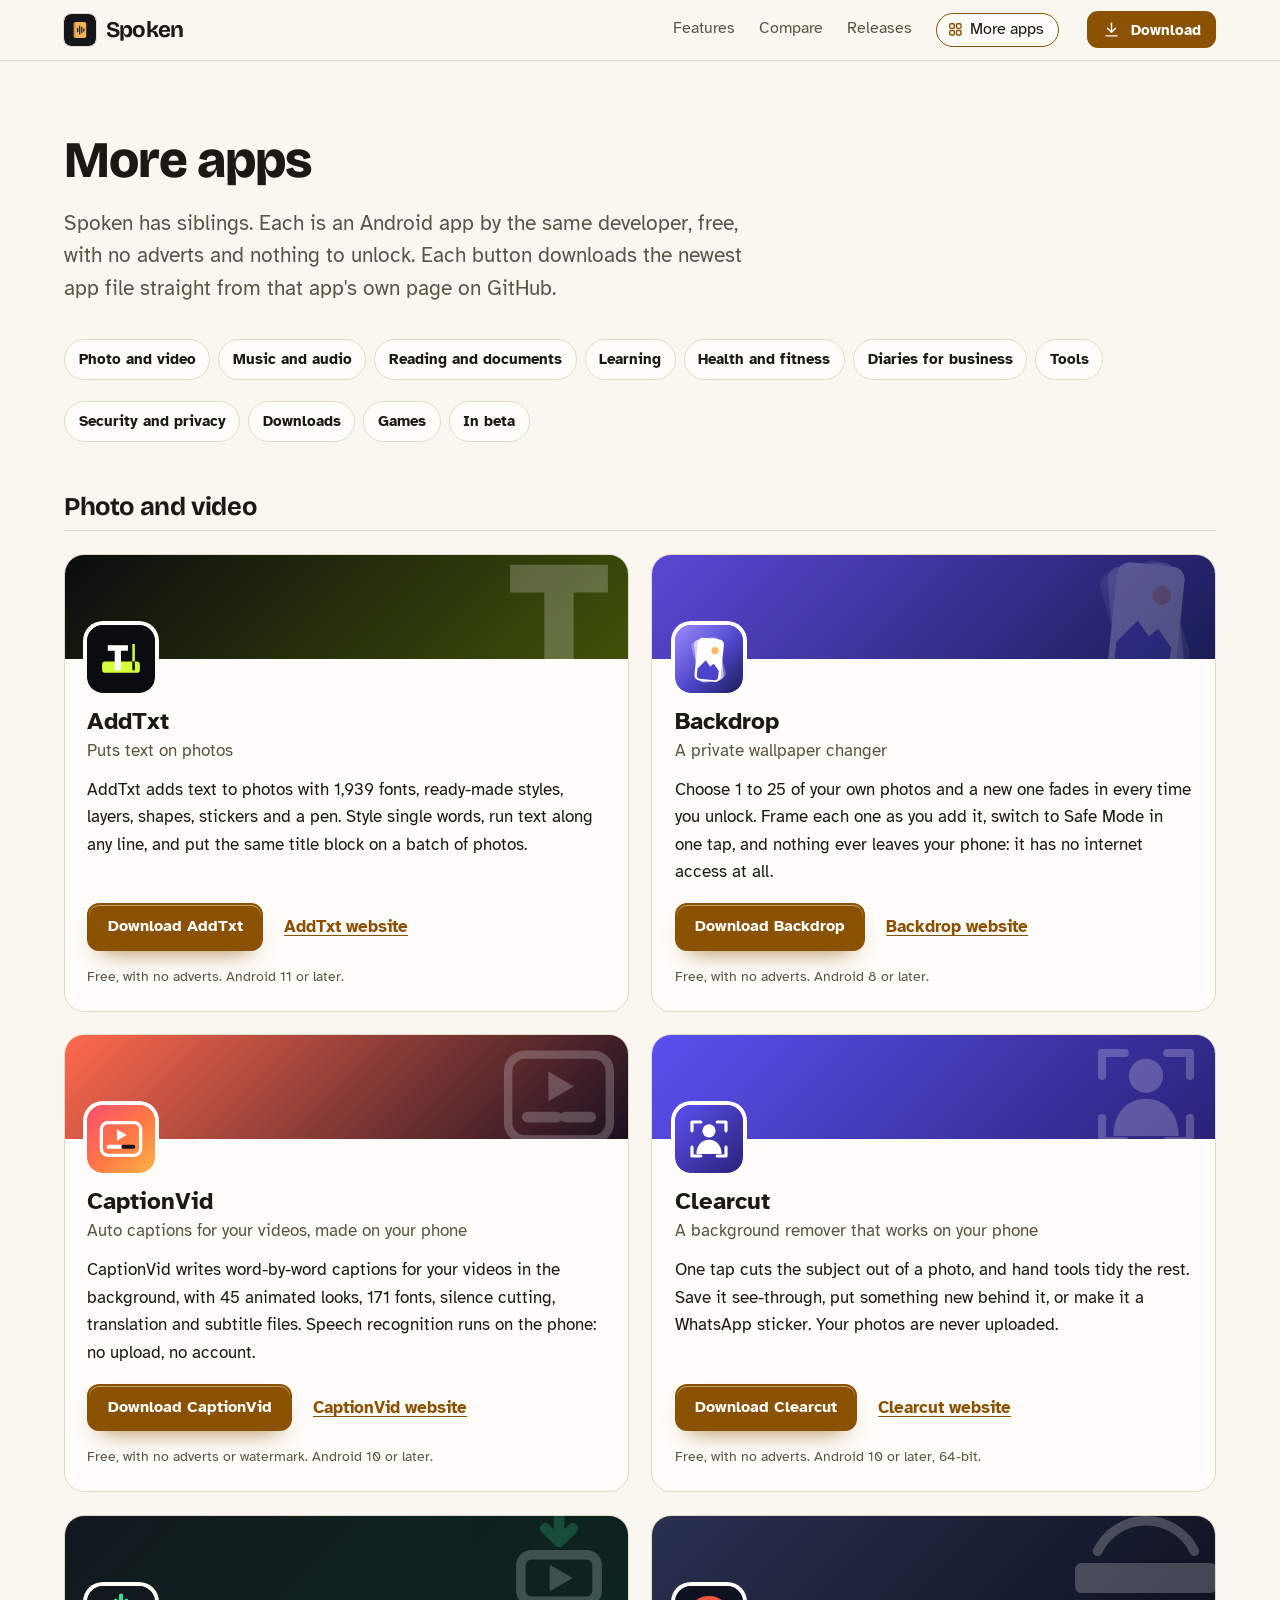
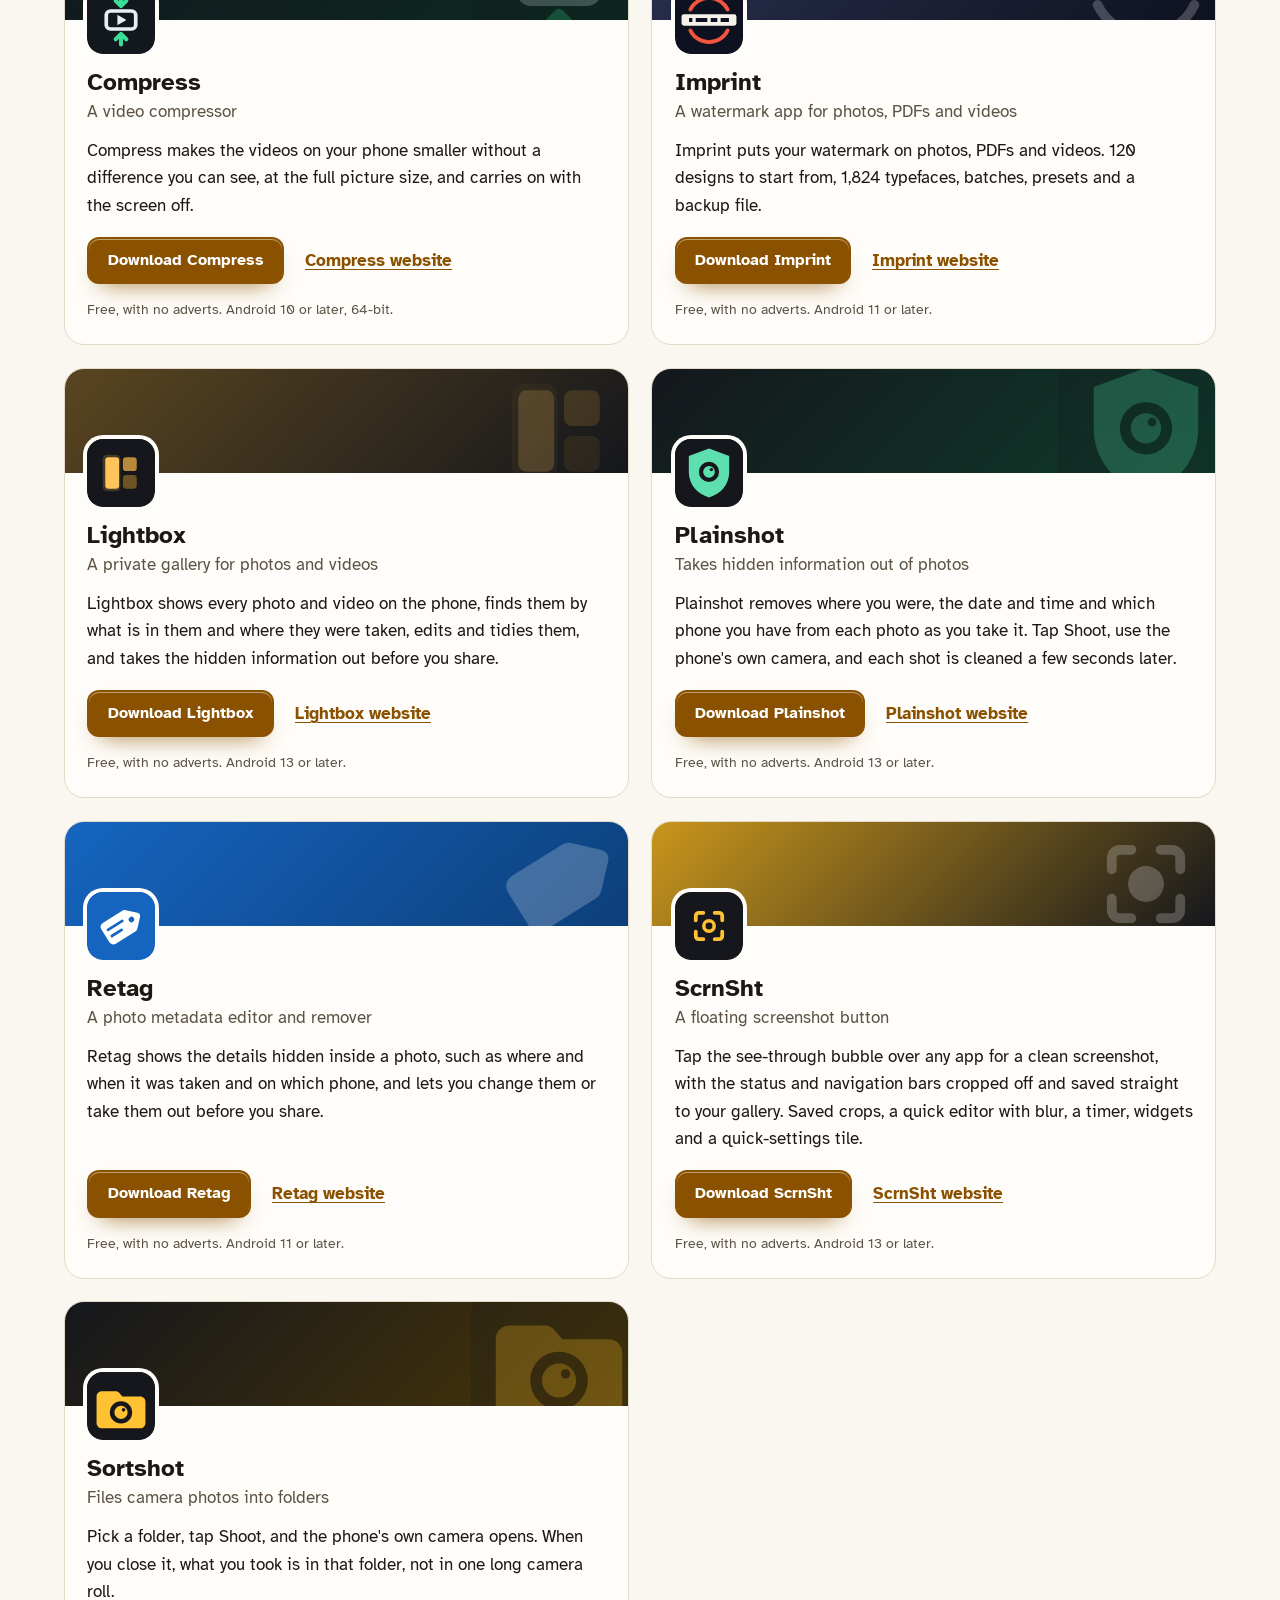
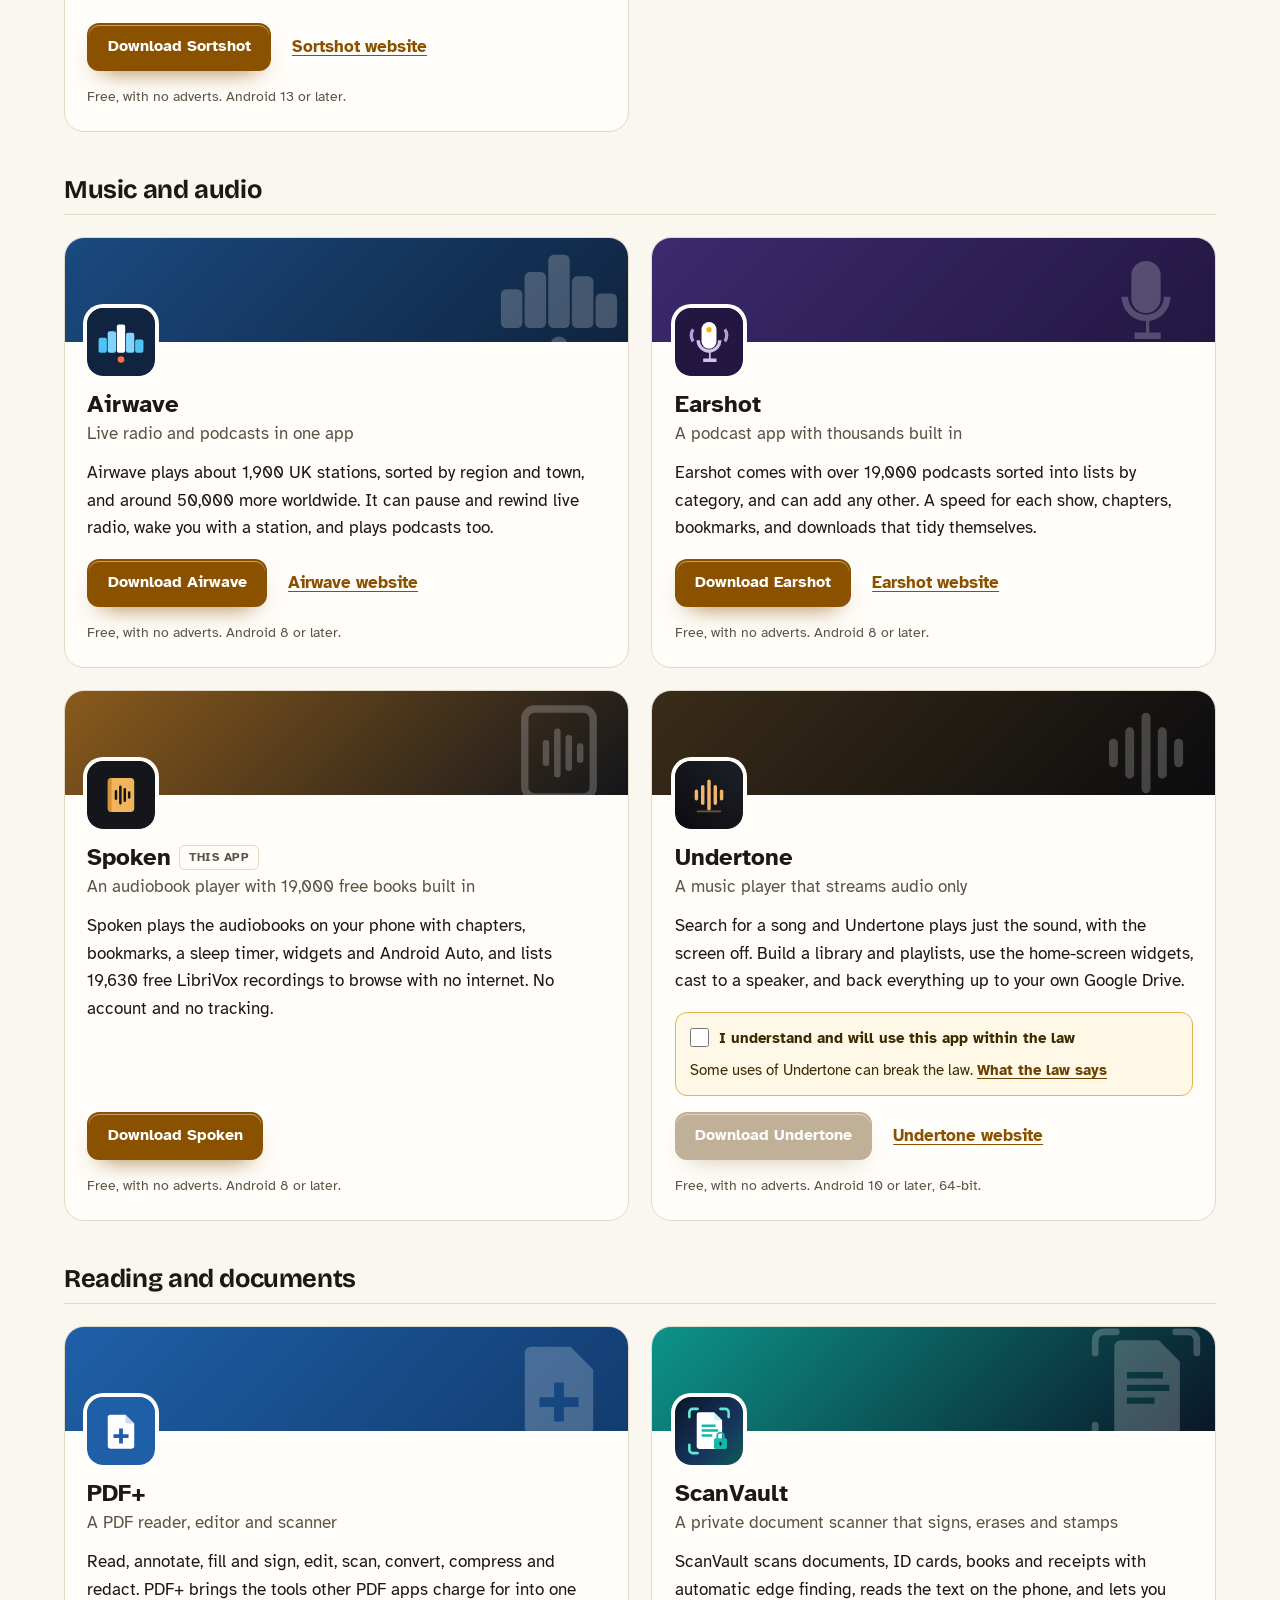
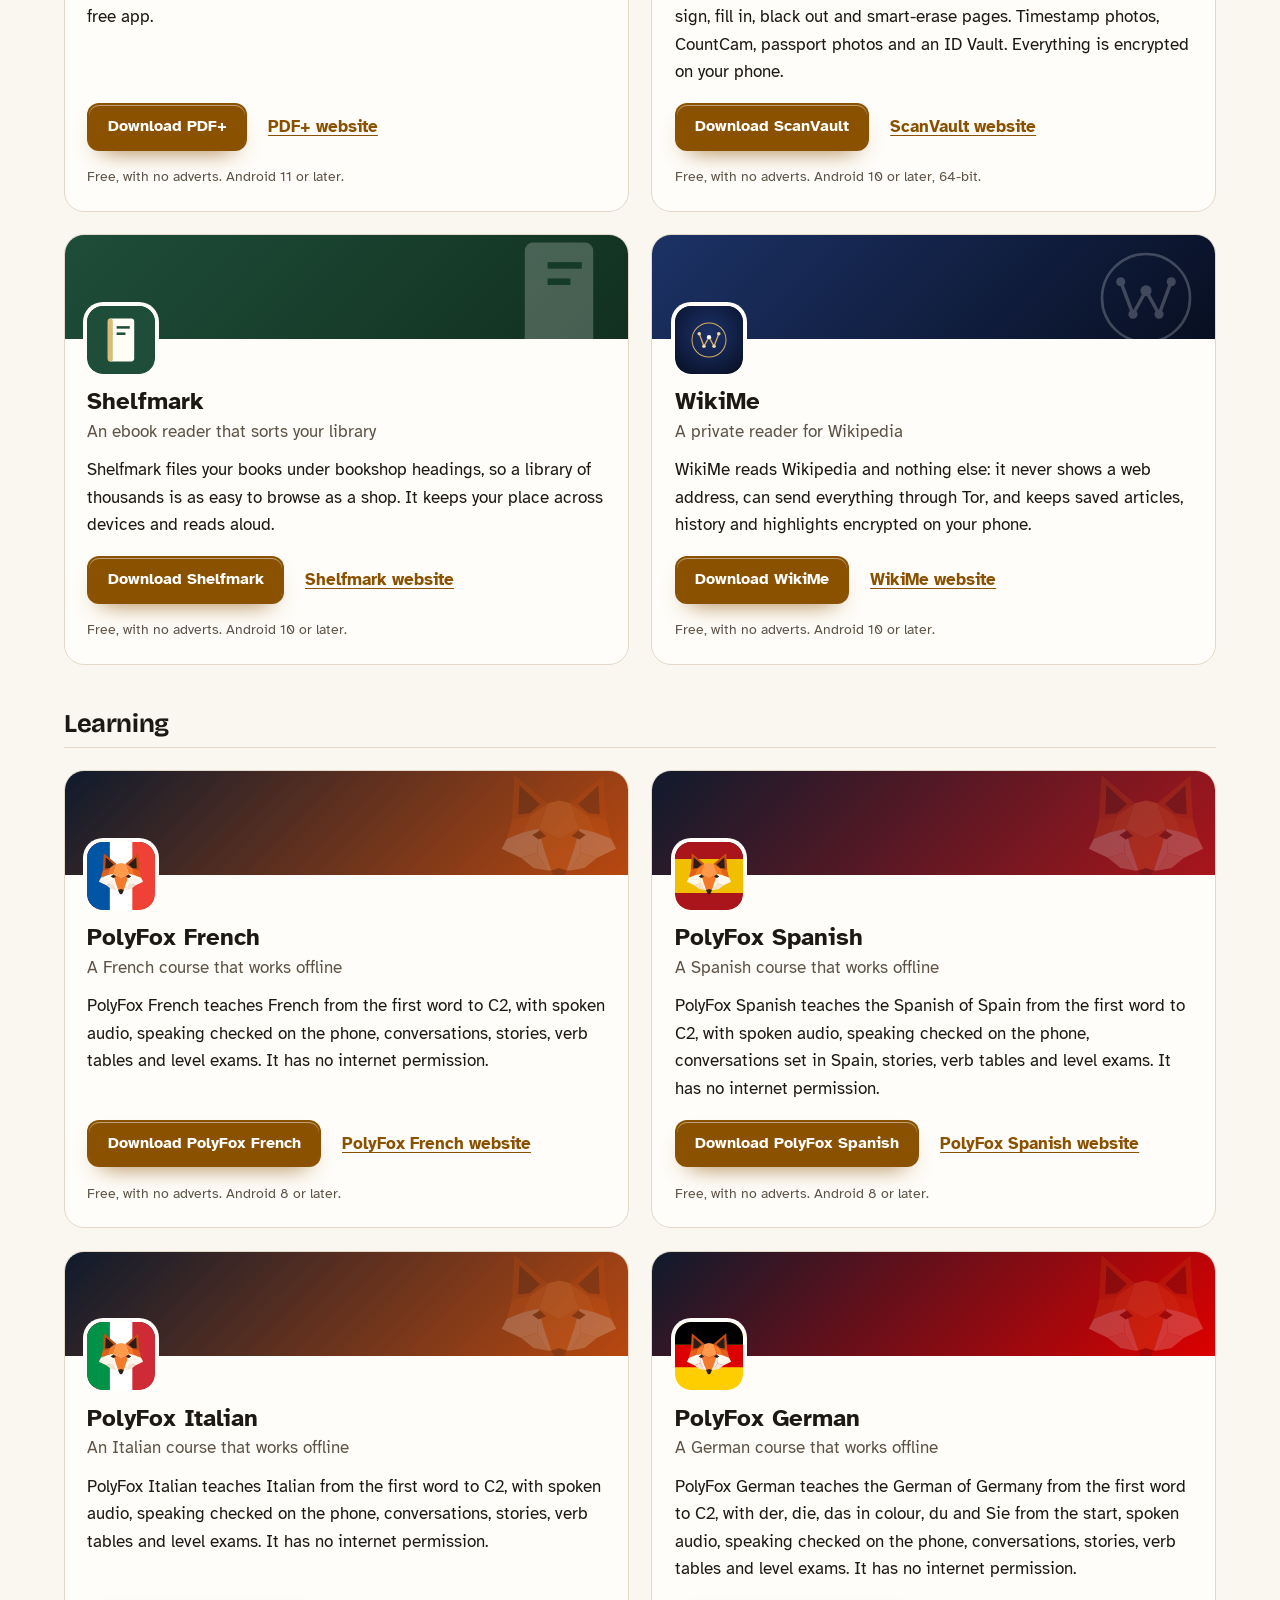
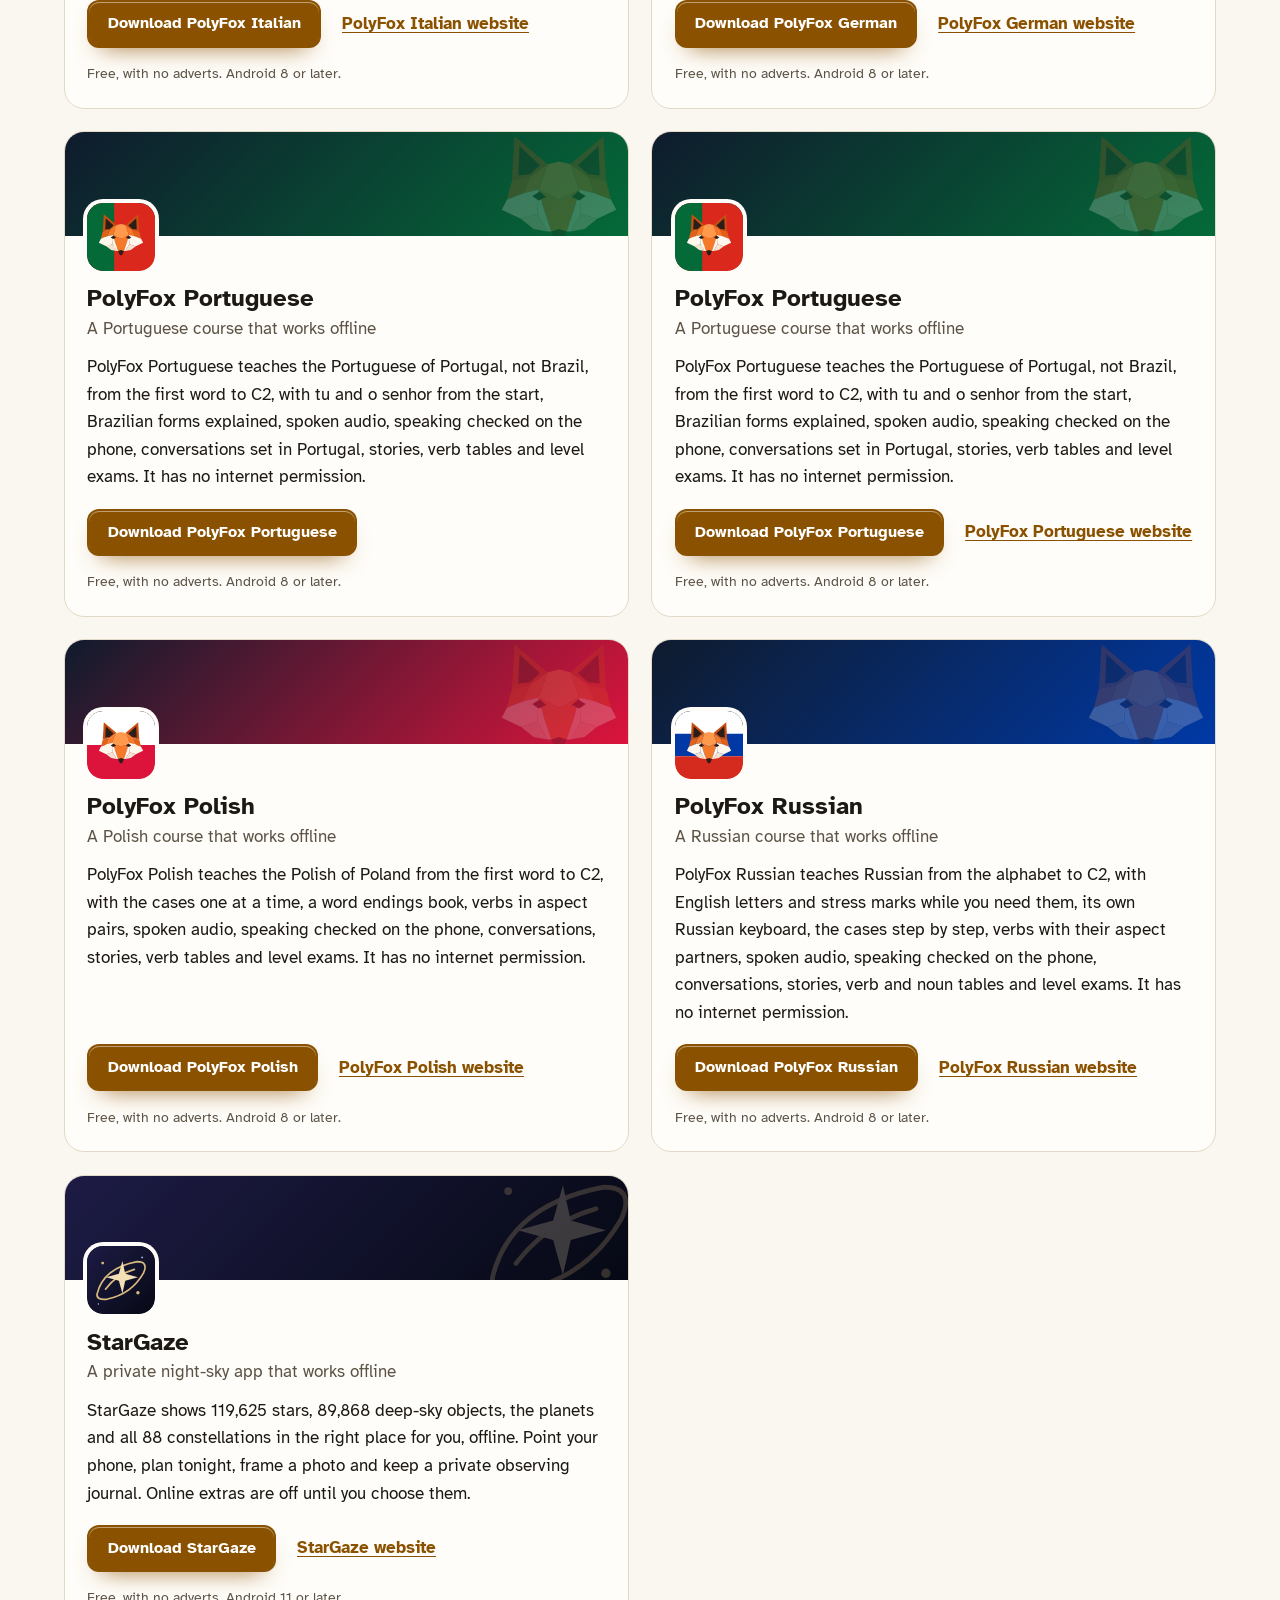
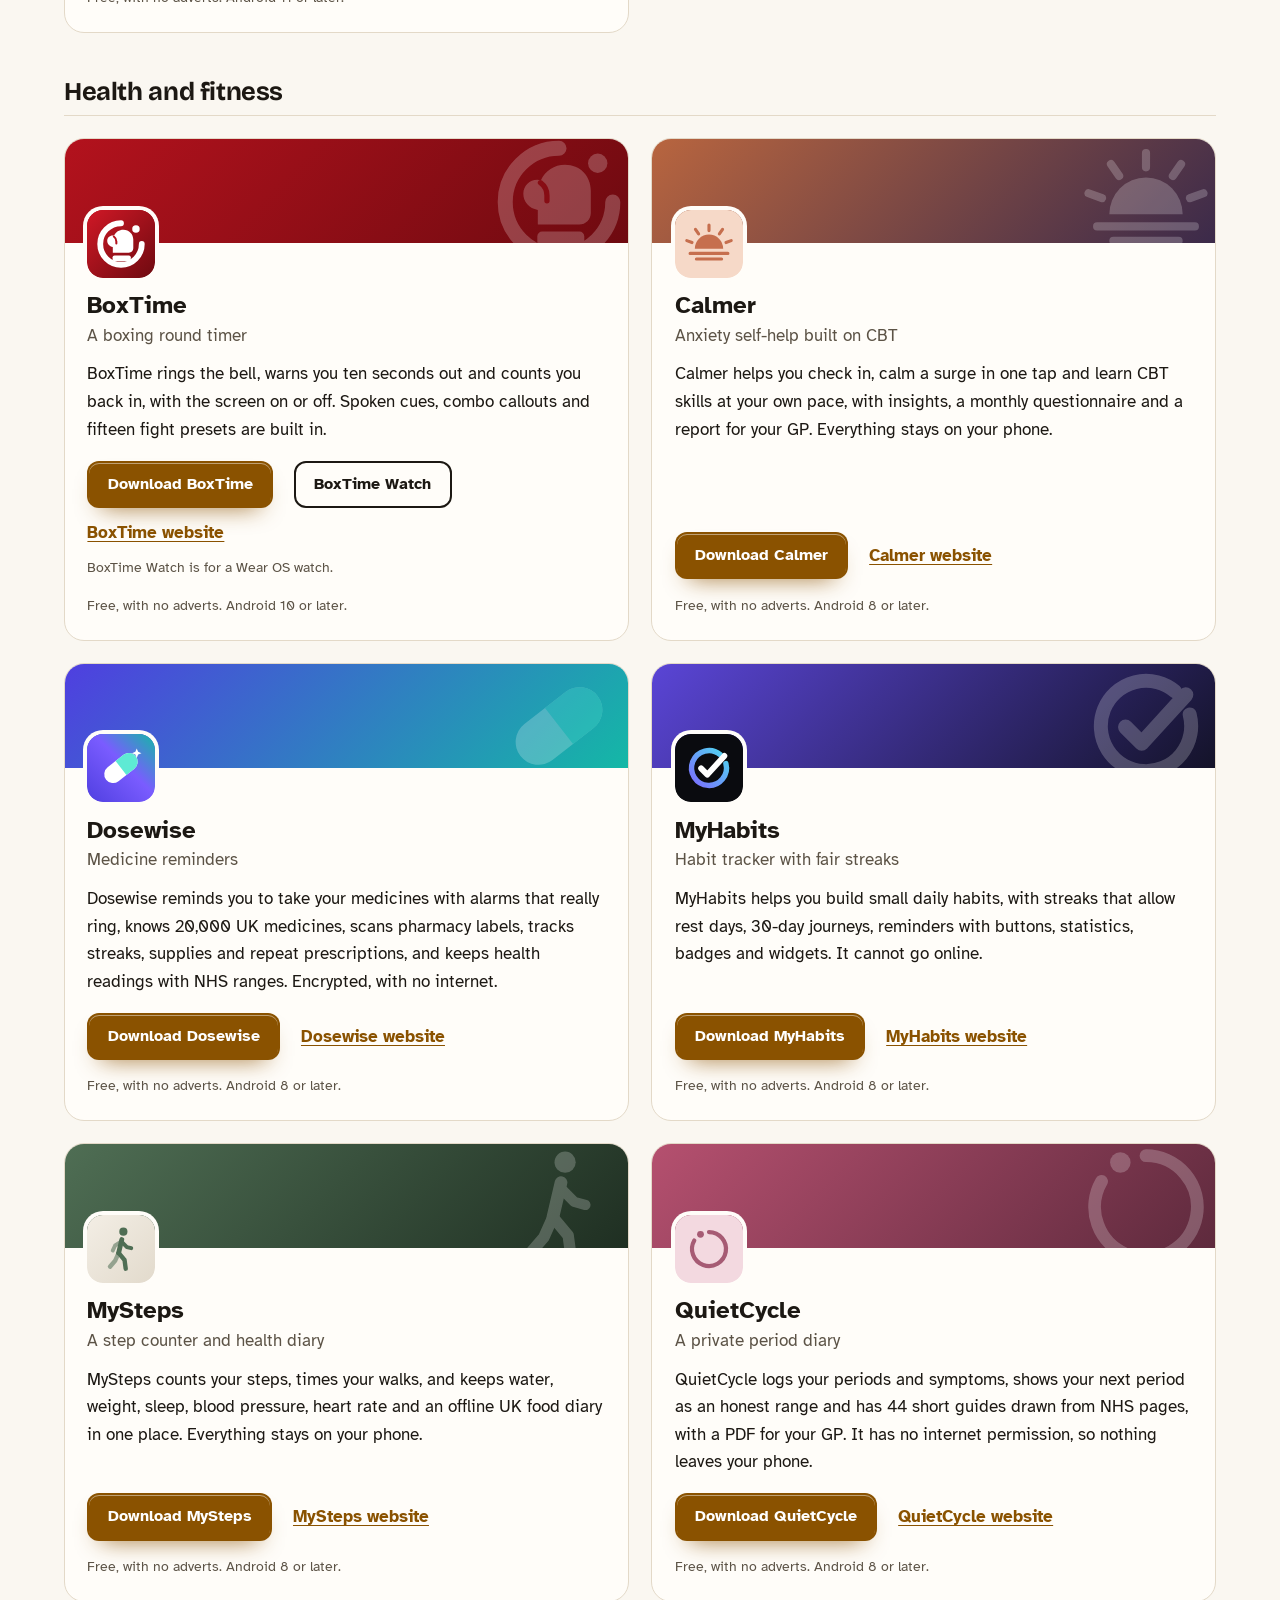
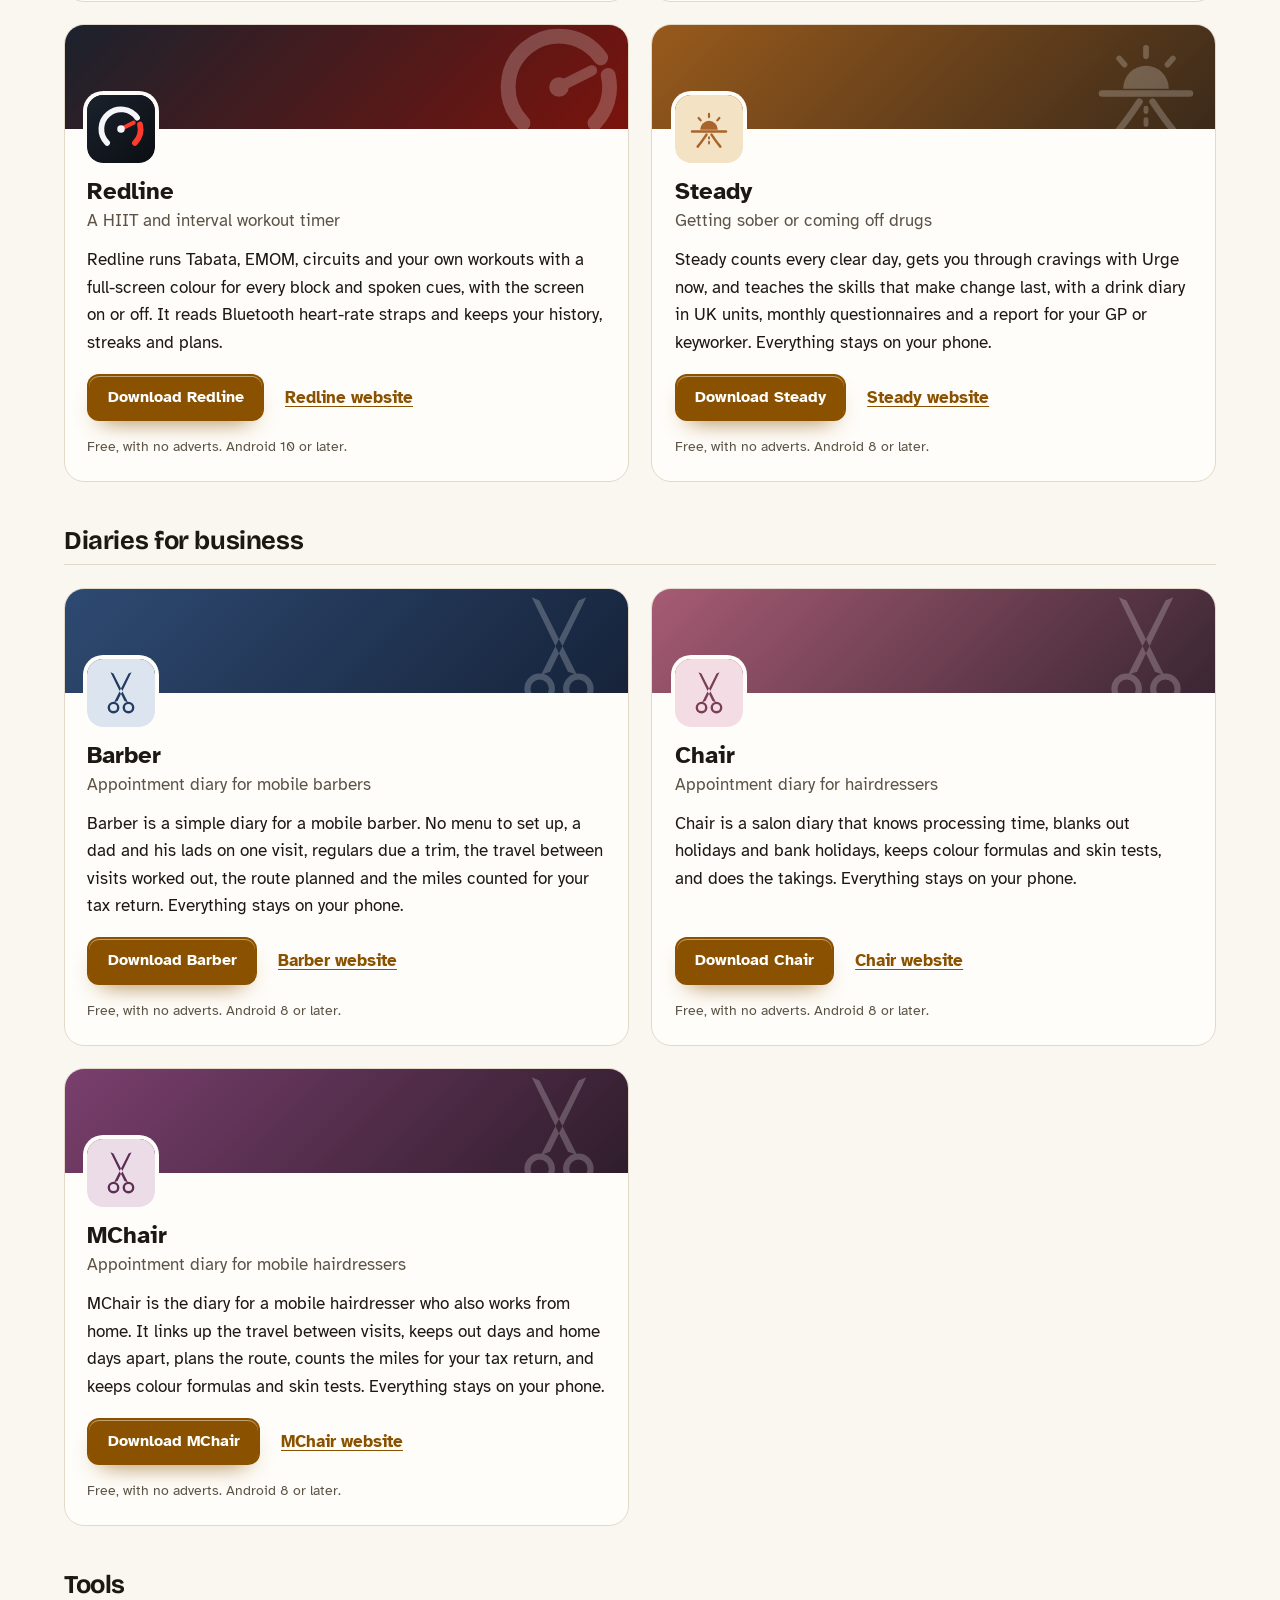
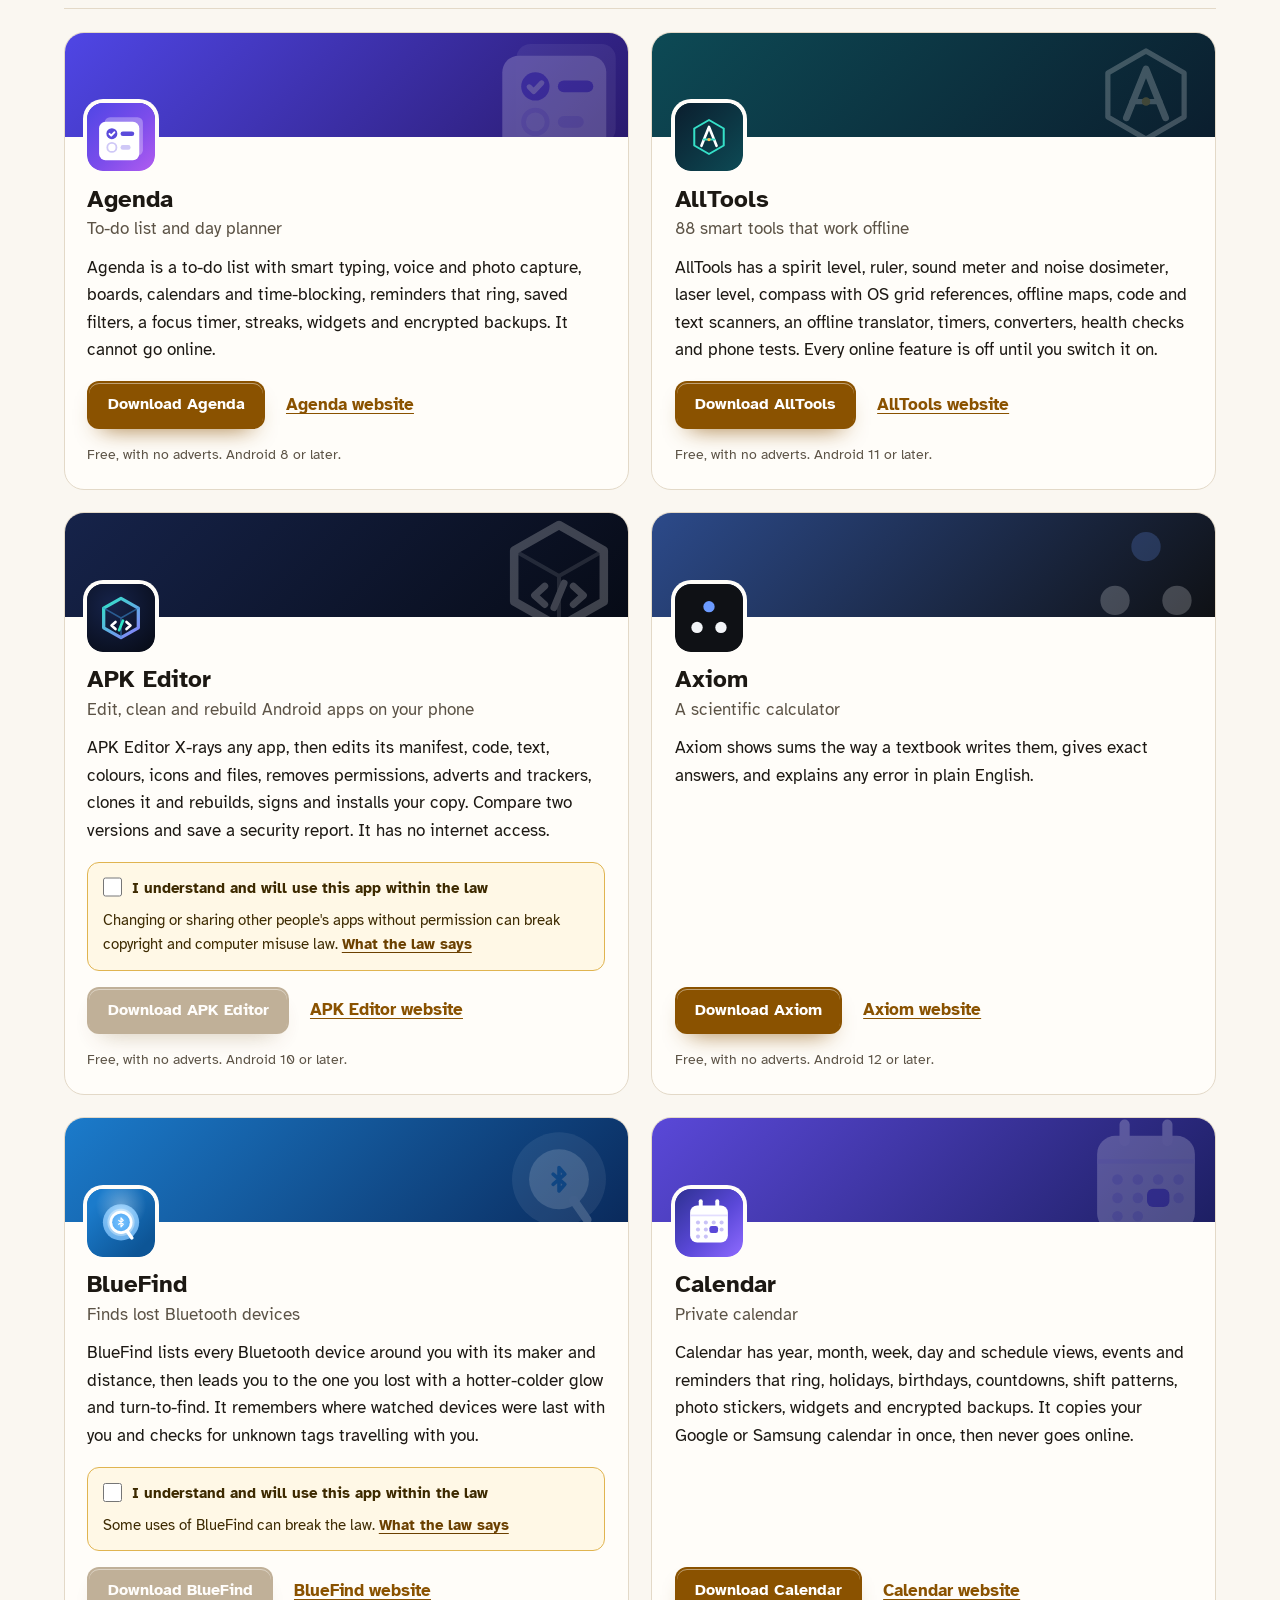
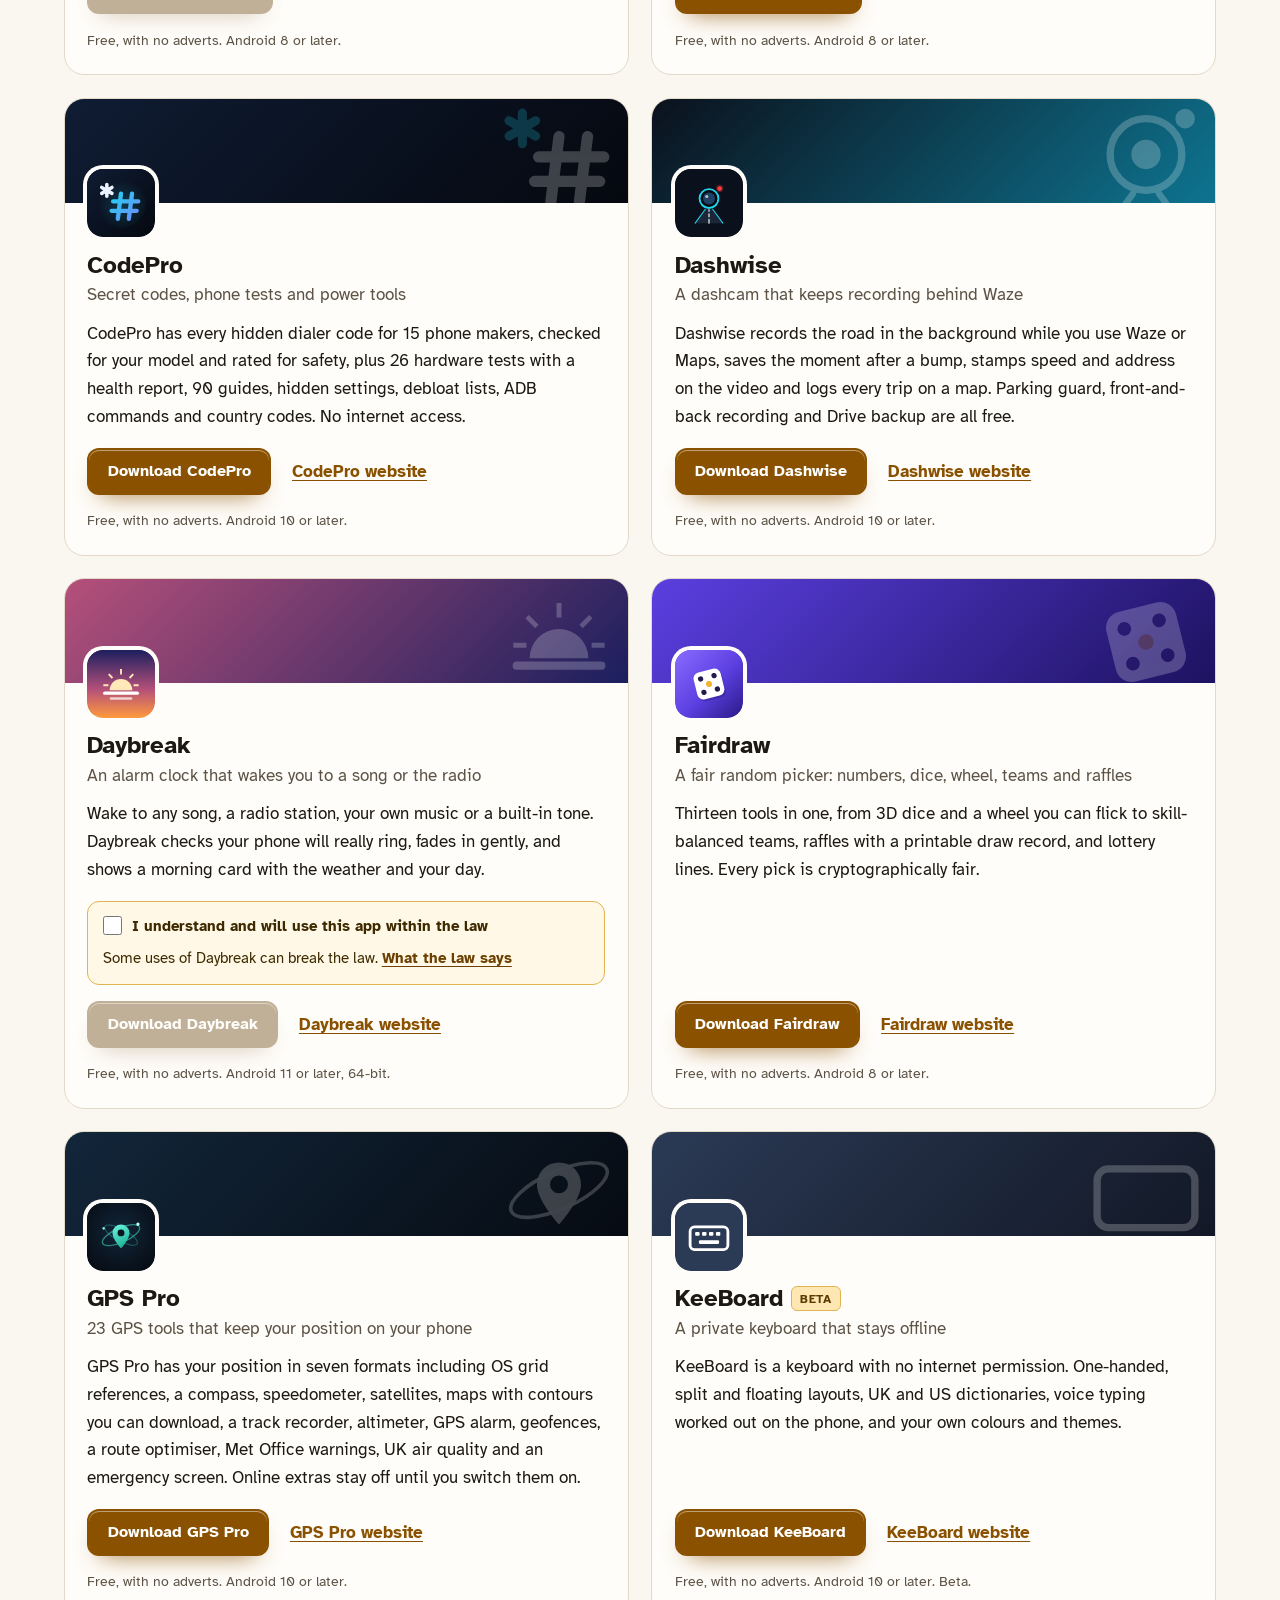
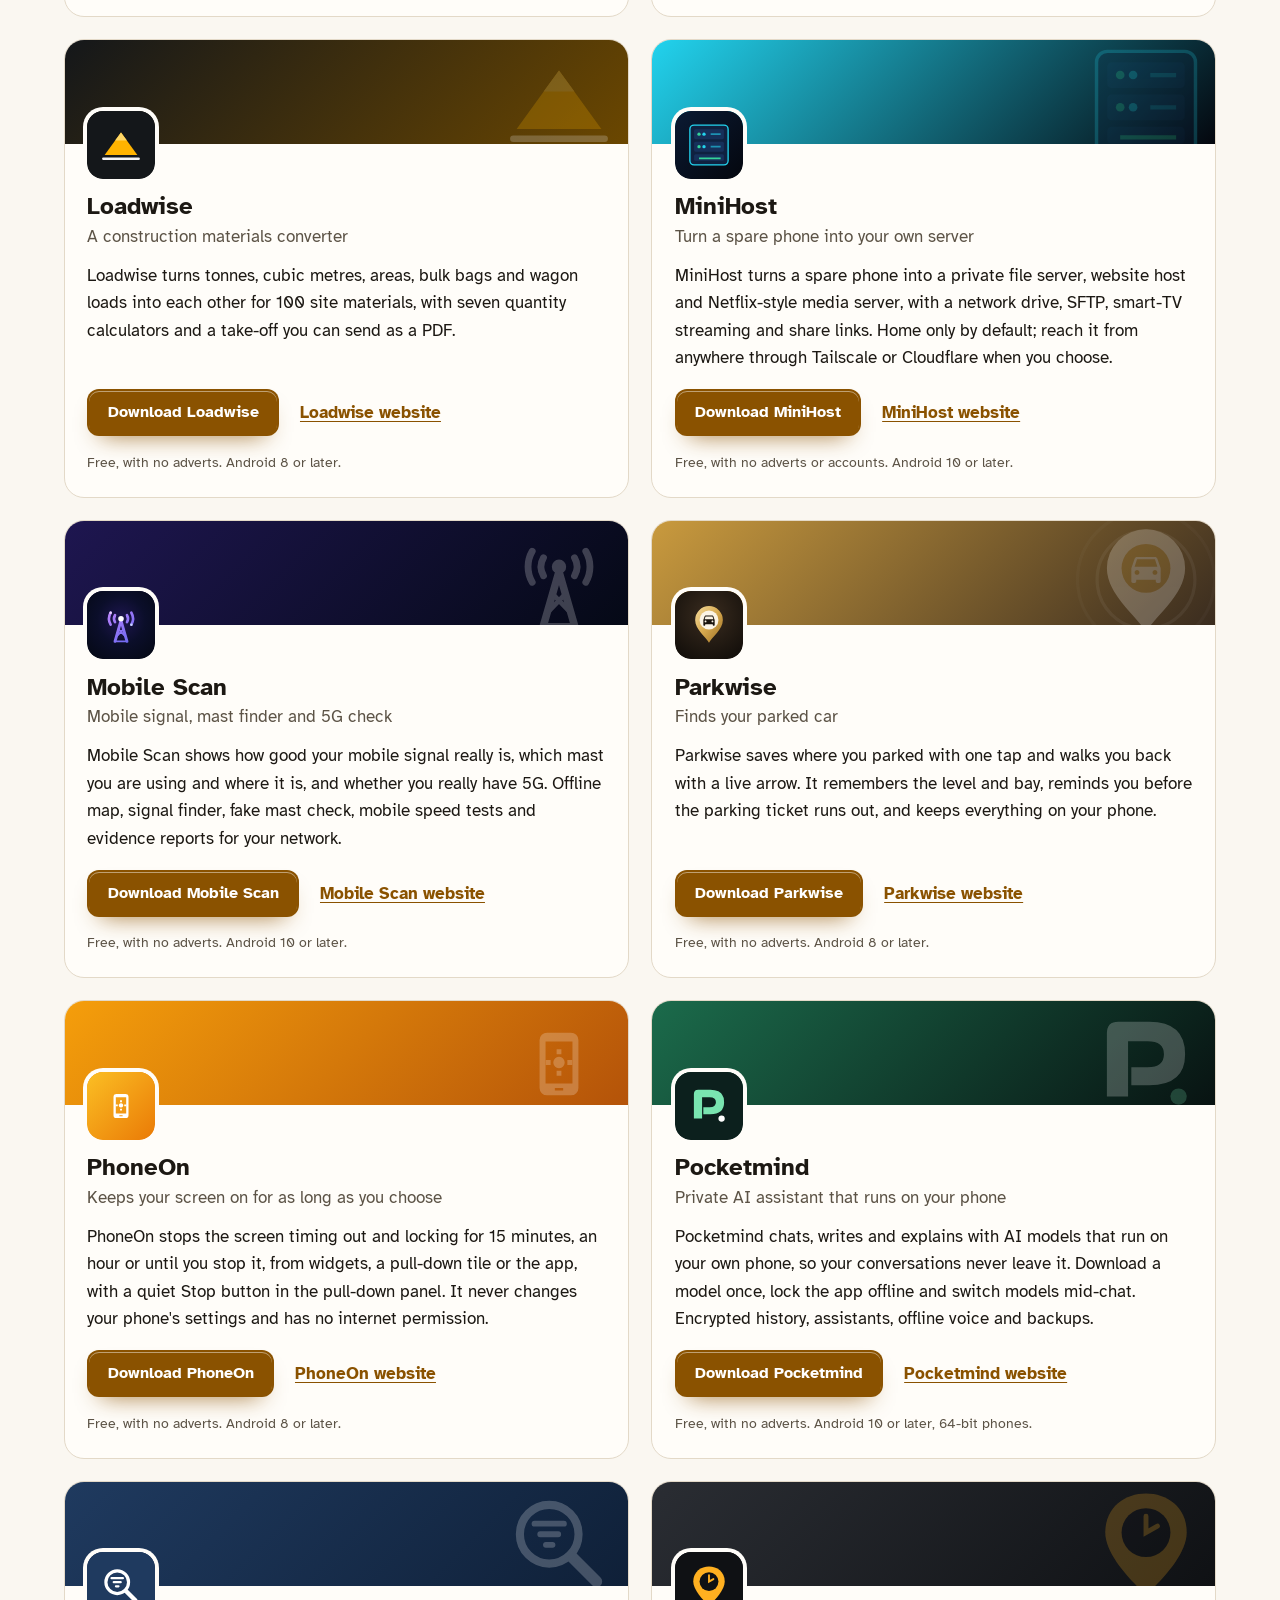
==== commit fcf3e1f1: "More apps: add PolyFox Portuguese" ====
--- a/more-apps.html
+++ b/more-apps.html
@@ -4,7 +4,7 @@
 <meta charset="utf-8">
 <meta name="viewport" content="width=device-width, initial-scale=1">
 <title>More free Android apps from the maker of Spoken</title>
-<meta name="description" content="All 95 free Android apps from the maker of Spoken, in one list by category, each with its download and a link to its website.">
+<meta name="description" content="All 96 free Android apps from the maker of Spoken, in one list by category, each with its download and a link to its website.">
 <meta name="author" content="Jonathan Jackson">
 <link rel="canonical" href="https://customgpter.github.io/spoken/more-apps.html">
 <meta name="theme-color" content="#faf7f1" media="(prefers-color-scheme: light)">
@@ -12,7 +12,7 @@
 <meta property="og:type" content="website">
 <meta property="og:site_name" content="Spoken">
 <meta property="og:title" content="More free Android apps from the maker of Spoken">
-<meta property="og:description" content="All 95 free Android apps from the maker of Spoken, in one list by category, each with its download and a link to its website.">
+<meta property="og:description" content="All 96 free Android apps from the maker of Spoken, in one list by category, each with its download and a link to its website.">
 <meta property="og:url" content="https://customgpter.github.io/spoken/more-apps.html">
 <meta property="og:image" content="https://customgpter.github.io/spoken/assets/og.png">
 <meta property="og:image:width" content="1200">
@@ -26,7 +26,7 @@
 <link rel="preload" href="./assets/fonts/atkinson-hyperlegible-latin-400-normal.woff2" as="font" type="font/woff2" crossorigin>
 <link rel="stylesheet" href="./assets/site.css?v=1">
 <link rel="stylesheet" href="./assets/house.css?v=1">
-<script type="application/ld+json">{"@context":"https://schema.org","@type":"ItemList","name":"Apps from the maker of Spoken","url":"https://customgpter.github.io/spoken/more-apps.html","itemListElement":[{"@type":"ListItem","position":1,"name":"AddTxt","url":"https://customgpter.github.io/addtxt/"},{"@type":"ListItem","position":2,"name":"Backdrop","url":"https://customgpter.github.io/backdrop/"},{"@type":"ListItem","position":3,"name":"CaptionVid","url":"https://customgpter.github.io/captionvid/"},{"@type":"ListItem","position":4,"name":"Clearcut","url":"https://customgpter.github.io/clearcut/"},{"@type":"ListItem","position":5,"name":"Compress","url":"https://customgpter.github.io/compress/"},{"@type":"ListItem","position":6,"name":"Imprint","url":"https://customgpter.github.io/imprint/"},{"@type":"ListItem","position":7,"name":"Lightbox","url":"https://customgpter.github.io/lightbox/"},{"@type":"ListItem","position":8,"name":"Plainshot","url":"https://customgpter.github.io/plainshot/"},{"@type":"ListItem","position":9,"name":"Retag","url":"https://customgpter.github.io/retag/"},{"@type":"ListItem","position":10,"name":"ScrnSht","url":"https://customgpter.github.io/scrnsht/"},{"@type":"ListItem","position":11,"name":"Sortshot","url":"https://customgpter.github.io/sortshot/"},{"@type":"ListItem","position":12,"name":"Airwave","url":"https://customgpter.github.io/airwave/"},{"@type":"ListItem","position":13,"name":"Earshot","url":"https://customgpter.github.io/earshot/"},{"@type":"ListItem","position":14,"name":"Spoken","url":"https://customgpter.github.io/spoken/"},{"@type":"ListItem","position":15,"name":"Undertone","url":"https://customgpter.github.io/undertone/"},{"@type":"ListItem","position":16,"name":"PDF+","url":"https://customgpter.github.io/pdfplus/"},{"@type":"ListItem","position":17,"name":"ScanVault","url":"https://customgpter.github.io/scanvault/"},{"@type":"ListItem","position":18,"name":"Shelfmark","url":"https://customgpter.github.io/shelfmark/"},{"@type":"ListItem","position":19,"name":"WikiMe","url":"https://customgpter.github.io/wikime/"},{"@type":"ListItem","position":20,"name":"PolyFox French","url":"https://customgpter.github.io/polyfox/"},{"@type":"ListItem","position":21,"name":"PolyFox German","url":"https://customgpter.github.io/polyfox-german/"},{"@type":"ListItem","position":22,"name":"PolyFox Polish","url":"https://customgpter.github.io/polyfox-polish/"},{"@type":"ListItem","position":23,"name":"PolyFox Russian","url":"https://customgpter.github.io/polyfox-russian/"},{"@type":"ListItem","position":24,"name":"StarGaze","url":"https://customgpter.github.io/stargaze/"},{"@type":"ListItem","position":25,"name":"BoxTime","url":"https://customgpter.github.io/boxtime/"},{"@type":"ListItem","position":26,"name":"Calmer","url":"https://customgpter.github.io/calmer/"},{"@type":"ListItem","position":27,"name":"Dosewise","url":"https://customgpter.github.io/dosewise/"},{"@type":"ListItem","position":28,"name":"MyHabits","url":"https://customgpter.github.io/myhabits/"},{"@type":"ListItem","position":29,"name":"MySteps","url":"https://customgpter.github.io/mysteps/"},{"@type":"ListItem","position":30,"name":"QuietCycle","url":"https://customgpter.github.io/quietcycle/"},{"@type":"ListItem","position":31,"name":"Redline","url":"https://customgpter.github.io/redline/"},{"@type":"ListItem","position":32,"name":"Steady","url":"https://customgpter.github.io/steady/"},{"@type":"ListItem","position":33,"name":"Barber","url":"https://customgpter.github.io/barber/"},{"@type":"ListItem","position":34,"name":"Chair","url":"https://customgpter.github.io/chair/"},{"@type":"ListItem","position":35,"name":"MChair","url":"https://customgpter.github.io/mchair/"},{"@type":"ListItem","position":36,"name":"Agenda","url":"https://customgpter.github.io/agenda/"},{"@type":"ListItem","position":37,"name":"AllTools","url":"https://customgpter.github.io/alltools/"},{"@type":"ListItem","position":38,"name":"APK Editor","url":"https://customgpter.github.io/apkeditor/"},{"@type":"ListItem","position":39,"name":"Axiom","url":"https://customgpter.github.io/axiom/"},{"@type":"ListItem","position":40,"name":"BlueFind","url":"https://customgpter.github.io/bluefind/"},{"@type":"ListItem","position":41,"name":"Calendar","url":"https://customgpter.github.io/calendar/"},{"@type":"ListItem","position":42,"name":"CodePro","url":"https://customgpter.github.io/codepro/"},{"@type":"ListItem","position":43,"name":"Dashwise","url":"https://customgpter.github.io/dashwise/"},{"@type":"ListItem","position":44,"name":"Daybreak","url":"https://customgpter.github.io/daybreak/"},{"@type":"ListItem","position":45,"name":"Fairdraw","url":"https://customgpter.github.io/fairdraw/"},{"@type":"ListItem","position":46,"name":"GPS Pro","url":"https://customgpter.github.io/gpspro/"},{"@type":"ListItem","position":47,"name":"KeeBoard","url":"https://customgpter.github.io/keeboard/"},{"@type":"ListItem","position":48,"name":"Loadwise","url":"https://customgpter.github.io/loadwise/"},{"@type":"ListItem","position":49,"name":"MiniHost","url":"https://customgpter.github.io/minihost/"},{"@type":"ListItem","position":50,"name":"Mobile Scan","url":"https://customgpter.github.io/mobilescan/"},{"@type":"ListItem","position":51,"name":"Parkwise","url":"https://customgpter.github.io/parkwise/"},{"@type":"ListItem","position":52,"name":"Pocketmind","url":"https://customgpter.github.io/pocketmind/"},{"@type":"ListItem","position":53,"name":"Refine","url":"https://customgpter.github.io/refine/"},{"@type":"ListItem","position":54,"name":"Shiftwise","url":"https://customgpter.github.io/shiftwise/"},{"@type":"ListItem","position":55,"name":"SimpleCalc","url":"https://customgpter.github.io/simplecalc/"},{"@type":"ListItem","position":56,"name":"Skyline","url":"https://customgpter.github.io/skyline/"},{"@type":"ListItem","position":57,"name":"Slipway","url":"https://customgpter.github.io/slipway/"},{"@type":"ListItem","position":58,"name":"Tagger","url":"https://customgpter.github.io/tagger/"},{"@type":"ListItem","position":59,"name":"TotalClean","url":"https://customgpter.github.io/totalclean/"},{"@type":"ListItem","position":60,"name":"TVLink","url":"https://customgpter.github.io/tvlink/"},{"@type":"ListItem","position":61,"name":"Unbox","url":"https://customgpter.github.io/unbox/"},{"@type":"ListItem","position":62,"name":"WhatsKeep","url":"https://customgpter.github.io/whatskeep/"},{"@type":"ListItem","position":63,"name":"WiFi Scan","url":"https://customgpter.github.io/wifiscan/"},{"@type":"ListItem","position":64,"name":"Auditly","url":"https://customgpter.github.io/auditly/"},{"@type":"ListItem","position":65,"name":"Backchannel","url":"https://customgpter.github.io/backchannel/"},{"@type":"ListItem","position":66,"name":"ENotes","url":"https://customgpter.github.io/enotes/"},{"@type":"ListItem","position":67,"name":"FindMe","url":"https://customgpter.github.io/findme/"},{"@type":"ListItem","position":68,"name":"iLock","url":"https://customgpter.github.io/ilock/"},{"@type":"ListItem","position":69,"name":"ImSafe","url":"https://customgpter.github.io/imsafe/"},{"@type":"ListItem","position":70,"name":"IShred","url":"https://customgpter.github.io/ishred/"},{"@type":"ListItem","position":71,"name":"LockBox","url":"https://customgpter.github.io/lockbox/"},{"@type":"ListItem","position":72,"name":"PassVault","url":"https://customgpter.github.io/passvault/"},{"@type":"ListItem","position":73,"name":"SpyFind","url":"https://customgpter.github.io/spyfind/"},{"@type":"ListItem","position":74,"name":"TextWipe","url":"https://customgpter.github.io/textwipe/"},{"@type":"ListItem","position":75,"name":"Tracewire","url":"https://customgpter.github.io/tracewire/"},{"@type":"ListItem","position":76,"name":"Vigil","url":"https://customgpter.github.io/vigil/"},{"@type":"ListItem","position":77,"name":"Grab","url":"https://customgpter.github.io/grab/"},{"@type":"ListItem","position":78,"name":"Swarm","url":"https://customgpter.github.io/swarm/"},{"@type":"ListItem","position":79,"name":"Plane Games","url":"https://customgpter.github.io/plane-games/"},{"@type":"ListItem","position":80,"name":"Ninefold","url":"https://customgpter.github.io/ninefold/"},{"@type":"ListItem","position":81,"name":"Cubewise","url":"https://customgpter.github.io/cubewise/"},{"@type":"ListItem","position":82,"name":"Tilewise","url":"https://customgpter.github.io/tilewise/"},{"@type":"ListItem","position":83,"name":"Letterwise","url":"https://customgpter.github.io/letterwise/"},{"@type":"ListItem","position":84,"name":"Kingside","url":"https://customgpter.github.io/kingside/"},{"@type":"ListItem","position":85,"name":"Deckhand","url":"https://customgpter.github.io/deckhand/"},{"@type":"ListItem","position":86,"name":"SNESForge","url":"https://customgpter.github.io/snesforge/"},{"@type":"ListItem","position":87,"name":"Fame Boy","url":"https://customgpter.github.io/fameboy/"},{"@type":"ListItem","position":88,"name":"PSPPro","url":"https://customgpter.github.io/psppro/"},{"@type":"ListItem","position":89,"name":"MegaGen","url":"https://customgpter.github.io/megagen/"},{"@type":"ListItem","position":90,"name":"QVR","url":"https://customgpter.github.io/qvr/"},{"@type":"ListItem","position":91,"name":"QVR Watch","url":"https://customgpter.github.io/qvr-watch/"},{"@type":"ListItem","position":92,"name":"QVRLite","url":"https://customgpter.github.io/qvrlite/"},{"@type":"ListItem","position":93,"name":"Onionz","url":"https://customgpter.github.io/onionz/"},{"@type":"ListItem","position":94,"name":"OnionzWeb","url":"https://customgpter.github.io/onionzweb/"}]}</script>
+<script type="application/ld+json">{"@context":"https://schema.org","@type":"ItemList","name":"Apps from the maker of Spoken","url":"https://customgpter.github.io/spoken/more-apps.html","itemListElement":[{"@type":"ListItem","position":1,"name":"AddTxt","url":"https://customgpter.github.io/addtxt/"},{"@type":"ListItem","position":2,"name":"Backdrop","url":"https://customgpter.github.io/backdrop/"},{"@type":"ListItem","position":3,"name":"CaptionVid","url":"https://customgpter.github.io/captionvid/"},{"@type":"ListItem","position":4,"name":"Clearcut","url":"https://customgpter.github.io/clearcut/"},{"@type":"ListItem","position":5,"name":"Compress","url":"https://customgpter.github.io/compress/"},{"@type":"ListItem","position":6,"name":"Imprint","url":"https://customgpter.github.io/imprint/"},{"@type":"ListItem","position":7,"name":"Lightbox","url":"https://customgpter.github.io/lightbox/"},{"@type":"ListItem","position":8,"name":"Plainshot","url":"https://customgpter.github.io/plainshot/"},{"@type":"ListItem","position":9,"name":"Retag","url":"https://customgpter.github.io/retag/"},{"@type":"ListItem","position":10,"name":"ScrnSht","url":"https://customgpter.github.io/scrnsht/"},{"@type":"ListItem","position":11,"name":"Sortshot","url":"https://customgpter.github.io/sortshot/"},{"@type":"ListItem","position":12,"name":"Airwave","url":"https://customgpter.github.io/airwave/"},{"@type":"ListItem","position":13,"name":"Earshot","url":"https://customgpter.github.io/earshot/"},{"@type":"ListItem","position":14,"name":"Spoken","url":"https://customgpter.github.io/spoken/"},{"@type":"ListItem","position":15,"name":"Undertone","url":"https://customgpter.github.io/undertone/"},{"@type":"ListItem","position":16,"name":"PDF+","url":"https://customgpter.github.io/pdfplus/"},{"@type":"ListItem","position":17,"name":"ScanVault","url":"https://customgpter.github.io/scanvault/"},{"@type":"ListItem","position":18,"name":"Shelfmark","url":"https://customgpter.github.io/shelfmark/"},{"@type":"ListItem","position":19,"name":"WikiMe","url":"https://customgpter.github.io/wikime/"},{"@type":"ListItem","position":20,"name":"PolyFox French","url":"https://customgpter.github.io/polyfox/"},{"@type":"ListItem","position":21,"name":"PolyFox German","url":"https://customgpter.github.io/polyfox-german/"},{"@type":"ListItem","position":22,"name":"PolyFox Portuguese","url":"https://customgpter.github.io/polyfox-portuguese/"},{"@type":"ListItem","position":23,"name":"PolyFox Polish","url":"https://customgpter.github.io/polyfox-polish/"},{"@type":"ListItem","position":24,"name":"PolyFox Russian","url":"https://customgpter.github.io/polyfox-russian/"},{"@type":"ListItem","position":25,"name":"StarGaze","url":"https://customgpter.github.io/stargaze/"},{"@type":"ListItem","position":26,"name":"BoxTime","url":"https://customgpter.github.io/boxtime/"},{"@type":"ListItem","position":27,"name":"Calmer","url":"https://customgpter.github.io/calmer/"},{"@type":"ListItem","position":28,"name":"Dosewise","url":"https://customgpter.github.io/dosewise/"},{"@type":"ListItem","position":29,"name":"MyHabits","url":"https://customgpter.github.io/myhabits/"},{"@type":"ListItem","position":30,"name":"MySteps","url":"https://customgpter.github.io/mysteps/"},{"@type":"ListItem","position":31,"name":"QuietCycle","url":"https://customgpter.github.io/quietcycle/"},{"@type":"ListItem","position":32,"name":"Redline","url":"https://customgpter.github.io/redline/"},{"@type":"ListItem","position":33,"name":"Steady","url":"https://customgpter.github.io/steady/"},{"@type":"ListItem","position":34,"name":"Barber","url":"https://customgpter.github.io/barber/"},{"@type":"ListItem","position":35,"name":"Chair","url":"https://customgpter.github.io/chair/"},{"@type":"ListItem","position":36,"name":"MChair","url":"https://customgpter.github.io/mchair/"},{"@type":"ListItem","position":37,"name":"Agenda","url":"https://customgpter.github.io/agenda/"},{"@type":"ListItem","position":38,"name":"AllTools","url":"https://customgpter.github.io/alltools/"},{"@type":"ListItem","position":39,"name":"APK Editor","url":"https://customgpter.github.io/apkeditor/"},{"@type":"ListItem","position":40,"name":"Axiom","url":"https://customgpter.github.io/axiom/"},{"@type":"ListItem","position":41,"name":"BlueFind","url":"https://customgpter.github.io/bluefind/"},{"@type":"ListItem","position":42,"name":"Calendar","url":"https://customgpter.github.io/calendar/"},{"@type":"ListItem","position":43,"name":"CodePro","url":"https://customgpter.github.io/codepro/"},{"@type":"ListItem","position":44,"name":"Dashwise","url":"https://customgpter.github.io/dashwise/"},{"@type":"ListItem","position":45,"name":"Daybreak","url":"https://customgpter.github.io/daybreak/"},{"@type":"ListItem","position":46,"name":"Fairdraw","url":"https://customgpter.github.io/fairdraw/"},{"@type":"ListItem","position":47,"name":"GPS Pro","url":"https://customgpter.github.io/gpspro/"},{"@type":"ListItem","position":48,"name":"KeeBoard","url":"https://customgpter.github.io/keeboard/"},{"@type":"ListItem","position":49,"name":"Loadwise","url":"https://customgpter.github.io/loadwise/"},{"@type":"ListItem","position":50,"name":"MiniHost","url":"https://customgpter.github.io/minihost/"},{"@type":"ListItem","position":51,"name":"Mobile Scan","url":"https://customgpter.github.io/mobilescan/"},{"@type":"ListItem","position":52,"name":"Parkwise","url":"https://customgpter.github.io/parkwise/"},{"@type":"ListItem","position":53,"name":"Pocketmind","url":"https://customgpter.github.io/pocketmind/"},{"@type":"ListItem","position":54,"name":"Refine","url":"https://customgpter.github.io/refine/"},{"@type":"ListItem","position":55,"name":"Shiftwise","url":"https://customgpter.github.io/shiftwise/"},{"@type":"ListItem","position":56,"name":"SimpleCalc","url":"https://customgpter.github.io/simplecalc/"},{"@type":"ListItem","position":57,"name":"Skyline","url":"https://customgpter.github.io/skyline/"},{"@type":"ListItem","position":58,"name":"Slipway","url":"https://customgpter.github.io/slipway/"},{"@type":"ListItem","position":59,"name":"Tagger","url":"https://customgpter.github.io/tagger/"},{"@type":"ListItem","position":60,"name":"TotalClean","url":"https://customgpter.github.io/totalclean/"},{"@type":"ListItem","position":61,"name":"TVLink","url":"https://customgpter.github.io/tvlink/"},{"@type":"ListItem","position":62,"name":"Unbox","url":"https://customgpter.github.io/unbox/"},{"@type":"ListItem","position":63,"name":"WhatsKeep","url":"https://customgpter.github.io/whatskeep/"},{"@type":"ListItem","position":64,"name":"WiFi Scan","url":"https://customgpter.github.io/wifiscan/"},{"@type":"ListItem","position":65,"name":"Auditly","url":"https://customgpter.github.io/auditly/"},{"@type":"ListItem","position":66,"name":"Backchannel","url":"https://customgpter.github.io/backchannel/"},{"@type":"ListItem","position":67,"name":"ENotes","url":"https://customgpter.github.io/enotes/"},{"@type":"ListItem","position":68,"name":"FindMe","url":"https://customgpter.github.io/findme/"},{"@type":"ListItem","position":69,"name":"iLock","url":"https://customgpter.github.io/ilock/"},{"@type":"ListItem","position":70,"name":"ImSafe","url":"https://customgpter.github.io/imsafe/"},{"@type":"ListItem","position":71,"name":"IShred","url":"https://customgpter.github.io/ishred/"},{"@type":"ListItem","position":72,"name":"LockBox","url":"https://customgpter.github.io/lockbox/"},{"@type":"ListItem","position":73,"name":"PassVault","url":"https://customgpter.github.io/passvault/"},{"@type":"ListItem","position":74,"name":"SpyFind","url":"https://customgpter.github.io/spyfind/"},{"@type":"ListItem","position":75,"name":"TextWipe","url":"https://customgpter.github.io/textwipe/"},{"@type":"ListItem","position":76,"name":"Tracewire","url":"https://customgpter.github.io/tracewire/"},{"@type":"ListItem","position":77,"name":"Vigil","url":"https://customgpter.github.io/vigil/"},{"@type":"ListItem","position":78,"name":"Grab","url":"https://customgpter.github.io/grab/"},{"@type":"ListItem","position":79,"name":"Swarm","url":"https://customgpter.github.io/swarm/"},{"@type":"ListItem","position":80,"name":"Plane Games","url":"https://customgpter.github.io/plane-games/"},{"@type":"ListItem","position":81,"name":"Ninefold","url":"https://customgpter.github.io/ninefold/"},{"@type":"ListItem","position":82,"name":"Cubewise","url":"https://customgpter.github.io/cubewise/"},{"@type":"ListItem","position":83,"name":"Tilewise","url":"https://customgpter.github.io/tilewise/"},{"@type":"ListItem","position":84,"name":"Letterwise","url":"https://customgpter.github.io/letterwise/"},{"@type":"ListItem","position":85,"name":"Kingside","url":"https://customgpter.github.io/kingside/"},{"@type":"ListItem","position":86,"name":"Deckhand","url":"https://customgpter.github.io/deckhand/"},{"@type":"ListItem","position":87,"name":"SNESForge","url":"https://customgpter.github.io/snesforge/"},{"@type":"ListItem","position":88,"name":"Fame Boy","url":"https://customgpter.github.io/fameboy/"},{"@type":"ListItem","position":89,"name":"PSPPro","url":"https://customgpter.github.io/psppro/"},{"@type":"ListItem","position":90,"name":"MegaGen","url":"https://customgpter.github.io/megagen/"},{"@type":"ListItem","position":91,"name":"QVR","url":"https://customgpter.github.io/qvr/"},{"@type":"ListItem","position":92,"name":"QVR Watch","url":"https://customgpter.github.io/qvr-watch/"},{"@type":"ListItem","position":93,"name":"QVRLite","url":"https://customgpter.github.io/qvrlite/"},{"@type":"ListItem","position":94,"name":"Onionz","url":"https://customgpter.github.io/onionz/"},{"@type":"ListItem","position":95,"name":"OnionzWeb","url":"https://customgpter.github.io/onionzweb/"}]}</script>
 <link rel="stylesheet" href="./assets/apps-list.css?v=1">
 <script src="./assets/apps-list.js?v=1" defer></script>
 </head>
@@ -70,7 +70,7 @@
 <div class="mapps-group" role="group" aria-labelledby="apps-learning"><h2 class="mapps-cat" id="apps-learning">Learning</h2>
 <ul class="mapps"><li class="mapp" style="--b:#0f1b2d;--b2:#b8480f"><div class="mapp-cover" aria-hidden="true"><svg viewBox="0 0 108 108"><polygon fill="#C94E12" points="26.7,17.9 47.0,35.1 36.1,42.9 25.1,45.2"/><polygon fill="#C94E12" points="82.9,45.2 71.9,42.9 61.0,35.1 81.3,17.9"/><polygon fill="#2B1D17" points="29.8,24.1 42.3,35.8 36.1,41.3 29.0,42.1"/><polygon fill="#2B1D17" points="79.0,42.1 71.9,41.3 65.7,35.8 78.2,24.1"/><polygon fill="#FF9A4D" points="54.0,33.5 47.0,35.1 41.5,50.7 54.0,56.9"/><polygon fill="#FF9A4D" points="54.0,56.9 66.5,50.7 61.0,35.1 54.0,33.5"/><polygon fill="#F47A2A" points="47.0,35.1 36.1,42.9 32.2,53.0 41.5,50.7"/><polygon fill="#F47A2A" points="66.5,50.7 75.8,53.0 71.9,42.9 61.0,35.1"/><polygon fill="#E2611A" points="36.1,42.9 25.1,45.2 22.0,56.9 32.2,53.0"/><polygon fill="#E2611A" points="75.8,53.0 86.0,56.9 82.9,45.2 71.9,42.9"/><polygon fill="#FFF6EC" points="32.2,53.0 22.0,56.9 18.9,63.1 30.6,68.6 40.7,65.5 41.5,50.7"/><polygon fill="#FFF6EC" points="66.5,50.7 67.3,65.5 77.4,68.6 89.1,63.1 86.0,56.9 75.8,53.0"/><polygon fill="#F3E3D2" points="30.6,68.6 40.7,65.5 47.0,76.4 38.4,74.8"/><polygon fill="#F3E3D2" points="69.6,74.8 61.0,76.4 67.3,65.5 77.4,68.6"/><polygon fill="#F47A2A" points="41.5,50.7 54.0,56.9 54.0,78.0 49.3,76.4 44.6,62.4"/><polygon fill="#F47A2A" points="63.4,62.4 58.7,76.4 54.0,78.0 54.0,56.9 66.5,50.7"/><polygon fill="#FFF6EC" points="41.5,50.7 44.6,62.4 49.3,76.4 47.0,76.4 40.7,65.5"/><polygon fill="#FFF6EC" points="67.3,65.5 61.0,76.4 58.7,76.4 63.4,62.4 66.5,50.7"/><polygon fill="#2B1D17" points="49.3,76.4 54.0,74.8 58.7,76.4 56.3,81.9 54.0,83.4 51.7,81.9"/><polygon fill="#2B1D17" points="37.6,54.6 42.3,51.8 46.2,55.3 41.5,57.3"/><polygon fill="#2B1D17" points="66.5,57.3 61.8,55.3 65.7,51.8 70.4,54.6"/></svg></div><div class="mapp-body"><svg class="mapp-icon" viewBox="0 0 108 108" aria-hidden="true"><rect width="108" height="108" rx="24" fill="#EF4135"/><path fill="#FFFFFF" d="M36 0H72V108H36Z"/><path fill="#0055A4" d="M24 0H36V108H24A24 24 0 0 1 0 84V24A24 24 0 0 1 24 0Z"/><polygon fill="#C94E12" points="26.7,17.9 47.0,35.1 36.1,42.9 25.1,45.2"/><polygon fill="#C94E12" points="82.9,45.2 71.9,42.9 61.0,35.1 81.3,17.9"/><polygon fill="#2B1D17" points="29.8,24.1 42.3,35.8 36.1,41.3 29.0,42.1"/><polygon fill="#2B1D17" points="79.0,42.1 71.9,41.3 65.7,35.8 78.2,24.1"/><polygon fill="#FF9A4D" points="54.0,33.5 47.0,35.1 41.5,50.7 54.0,56.9"/><polygon fill="#FF9A4D" points="54.0,56.9 66.5,50.7 61.0,35.1 54.0,33.5"/><polygon fill="#F47A2A" points="47.0,35.1 36.1,42.9 32.2,53.0 41.5,50.7"/><polygon fill="#F47A2A" points="66.5,50.7 75.8,53.0 71.9,42.9 61.0,35.1"/><polygon fill="#E2611A" points="36.1,42.9 25.1,45.2 22.0,56.9 32.2,53.0"/><polygon fill="#E2611A" points="75.8,53.0 86.0,56.9 82.9,45.2 71.9,42.9"/><polygon fill="#FFF6EC" points="32.2,53.0 22.0,56.9 18.9,63.1 30.6,68.6 40.7,65.5 41.5,50.7"/><polygon fill="#FFF6EC" points="66.5,50.7 67.3,65.5 77.4,68.6 89.1,63.1 86.0,56.9 75.8,53.0"/><polygon fill="#F3E3D2" points="30.6,68.6 40.7,65.5 47.0,76.4 38.4,74.8"/><polygon fill="#F3E3D2" points="69.6,74.8 61.0,76.4 67.3,65.5 77.4,68.6"/><polygon fill="#F47A2A" points="41.5,50.7 54.0,56.9 54.0,78.0 49.3,76.4 44.6,62.4"/><polygon fill="#F47A2A" points="63.4,62.4 58.7,76.4 54.0,78.0 54.0,56.9 66.5,50.7"/><polygon fill="#FFF6EC" points="41.5,50.7 44.6,62.4 49.3,76.4 47.0,76.4 40.7,65.5"/><polygon fill="#FFF6EC" points="67.3,65.5 61.0,76.4 58.7,76.4 63.4,62.4 66.5,50.7"/><polygon fill="#2B1D17" points="49.3,76.4 54.0,74.8 58.7,76.4 56.3,81.9 54.0,83.4 51.7,81.9"/><polygon fill="#2B1D17" points="37.6,54.6 42.3,51.8 46.2,55.3 41.5,57.3"/><polygon fill="#2B1D17" points="66.5,57.3 61.8,55.3 65.7,51.8 70.4,54.6"/></svg><h3>PolyFox French</h3><p class="mapp-kind">A French course that works offline</p><p class="mapp-say">PolyFox French teaches French from the first word to C2, with spoken audio, speaking checked on the phone, conversations, stories, verb tables and level exams. It has no internet permission.</p><p class="mapp-go"><a class="button" href="https://github.com/CustomGPTer/polyfox/releases/latest/download/PolyFox.apk">Download PolyFox French</a><a class="mapp-site" href="https://customgpter.github.io/polyfox/">PolyFox French website</a></p><p class="mapp-needs">Free, with no adverts. Android 8 or later.</p></div></li><li class="mapp" style="--b:#0f1b2d;--b2:#aa151b"><div class="mapp-cover" aria-hidden="true"><svg viewBox="0 0 108 108"><polygon fill="#C94E12" points="26.7,17.9 47.0,35.1 36.1,42.9 25.1,45.2"/><polygon fill="#C94E12" points="82.9,45.2 71.9,42.9 61.0,35.1 81.3,17.9"/><polygon fill="#2B1D17" points="29.8,24.1 42.3,35.8 36.1,41.3 29.0,42.1"/><polygon fill="#2B1D17" points="79.0,42.1 71.9,41.3 65.7,35.8 78.2,24.1"/><polygon fill="#FF9A4D" points="54.0,33.5 47.0,35.1 41.5,50.7 54.0,56.9"/><polygon fill="#FF9A4D" points="54.0,56.9 66.5,50.7 61.0,35.1 54.0,33.5"/><polygon fill="#F47A2A" points="47.0,35.1 36.1,42.9 32.2,53.0 41.5,50.7"/><polygon fill="#F47A2A" points="66.5,50.7 75.8,53.0 71.9,42.9 61.0,35.1"/><polygon fill="#E2611A" points="36.1,42.9 25.1,45.2 22.0,56.9 32.2,53.0"/><polygon fill="#E2611A" points="75.8,53.0 86.0,56.9 82.9,45.2 71.9,42.9"/><polygon fill="#FFF6EC" points="32.2,53.0 22.0,56.9 18.9,63.1 30.6,68.6 40.7,65.5 41.5,50.7"/><polygon fill="#FFF6EC" points="66.5,50.7 67.3,65.5 77.4,68.6 89.1,63.1 86.0,56.9 75.8,53.0"/><polygon fill="#F3E3D2" points="30.6,68.6 40.7,65.5 47.0,76.4 38.4,74.8"/><polygon fill="#F3E3D2" points="69.6,74.8 61.0,76.4 67.3,65.5 77.4,68.6"/><polygon fill="#F47A2A" points="41.5,50.7 54.0,56.9 54.0,78.0 49.3,76.4 44.6,62.4"/><polygon fill="#F47A2A" points="63.4,62.4 58.7,76.4 54.0,78.0 54.0,56.9 66.5,50.7"/><polygon fill="#FFF6EC" points="41.5,50.7 44.6,62.4 49.3,76.4 47.0,76.4 40.7,65.5"/><polygon fill="#FFF6EC" points="67.3,65.5 61.0,76.4 58.7,76.4 63.4,62.4 66.5,50.7"/><polygon fill="#2B1D17" points="49.3,76.4 54.0,74.8 58.7,76.4 56.3,81.9 54.0,83.4 51.7,81.9"/><polygon fill="#2B1D17" points="37.6,54.6 42.3,51.8 46.2,55.3 41.5,57.3"/><polygon fill="#2B1D17" points="66.5,57.3 61.8,55.3 65.7,51.8 70.4,54.6"/></svg></div><div class="mapp-body"><svg class="mapp-icon" viewBox="0 0 108 108" aria-hidden="true"><rect width="108" height="108" rx="24" fill="#AA151B"/><path fill="#F1BF00" d="M0 27H108V81H0Z"/><polygon fill="#C94E12" points="26.7,17.9 47.0,35.1 36.1,42.9 25.1,45.2"/><polygon fill="#C94E12" points="82.9,45.2 71.9,42.9 61.0,35.1 81.3,17.9"/><polygon fill="#2B1D17" points="29.8,24.1 42.3,35.8 36.1,41.3 29.0,42.1"/><polygon fill="#2B1D17" points="79.0,42.1 71.9,41.3 65.7,35.8 78.2,24.1"/><polygon fill="#FF9A4D" points="54.0,33.5 47.0,35.1 41.5,50.7 54.0,56.9"/><polygon fill="#FF9A4D" points="54.0,56.9 66.5,50.7 61.0,35.1 54.0,33.5"/><polygon fill="#F47A2A" points="47.0,35.1 36.1,42.9 32.2,53.0 41.5,50.7"/><polygon fill="#F47A2A" points="66.5,50.7 75.8,53.0 71.9,42.9 61.0,35.1"/><polygon fill="#E2611A" points="36.1,42.9 25.1,45.2 22.0,56.9 32.2,53.0"/><polygon fill="#E2611A" points="75.8,53.0 86.0,56.9 82.9,45.2 71.9,42.9"/><polygon fill="#FFF6EC" points="32.2,53.0 22.0,56.9 18.9,63.1 30.6,68.6 40.7,65.5 41.5,50.7"/><polygon fill="#FFF6EC" points="66.5,50.7 67.3,65.5 77.4,68.6 89.1,63.1 86.0,56.9 75.8,53.0"/><polygon fill="#F3E3D2" points="30.6,68.6 40.7,65.5 47.0,76.4 38.4,74.8"/><polygon fill="#F3E3D2" points="69.6,74.8 61.0,76.4 67.3,65.5 77.4,68.6"/><polygon fill="#F47A2A" points="41.5,50.7 54.0,56.9 54.0,78.0 49.3,76.4 44.6,62.4"/><polygon fill="#F47A2A" points="63.4,62.4 58.7,76.4 54.0,78.0 54.0,56.9 66.5,50.7"/><polygon fill="#FFF6EC" points="41.5,50.7 44.6,62.4 49.3,76.4 47.0,76.4 40.7,65.5"/><polygon fill="#FFF6EC" points="67.3,65.5 61.0,76.4 58.7,76.4 63.4,62.4 66.5,50.7"/><polygon fill="#2B1D17" points="49.3,76.4 54.0,74.8 58.7,76.4 56.3,81.9 54.0,83.4 51.7,81.9"/><polygon fill="#2B1D17" points="37.6,54.6 42.3,51.8 46.2,55.3 41.5,57.3"/><polygon fill="#2B1D17" points="66.5,57.3 61.8,55.3 65.7,51.8 70.4,54.6"/></svg><h3>PolyFox Spanish</h3><p class="mapp-kind">A Spanish course that works offline</p><p class="mapp-say">PolyFox Spanish teaches the Spanish of Spain from the first word to C2, with spoken audio, speaking checked on the phone, conversations set in Spain, stories, verb tables and level exams. It has no internet permission.</p><p class="mapp-go"><a class="button" href="https://github.com/CustomGPTer/polyfox-spanish/releases/latest/download/PolyFox.apk">Download PolyFox Spanish</a><a class="mapp-site" href="https://customgpter.github.io/polyfox-spanish/">PolyFox Spanish website</a></p><p class="mapp-needs">Free, with no adverts. Android 8 or later.</p></div></li>
 <li class="mapp" style="--b:#0f1b2d;--b2:#b8480f"><div class="mapp-cover" aria-hidden="true"><svg viewBox="0 0 108 108"><polygon fill="#C94E12" points="26.7,17.9 47.0,35.1 36.1,42.9 25.1,45.2"/><polygon fill="#C94E12" points="82.9,45.2 71.9,42.9 61.0,35.1 81.3,17.9"/><polygon fill="#2B1D17" points="29.8,24.1 42.3,35.8 36.1,41.3 29.0,42.1"/><polygon fill="#2B1D17" points="79.0,42.1 71.9,41.3 65.7,35.8 78.2,24.1"/><polygon fill="#FF9A4D" points="54.0,33.5 47.0,35.1 41.5,50.7 54.0,56.9"/><polygon fill="#FF9A4D" points="54.0,56.9 66.5,50.7 61.0,35.1 54.0,33.5"/><polygon fill="#F47A2A" points="47.0,35.1 36.1,42.9 32.2,53.0 41.5,50.7"/><polygon fill="#F47A2A" points="66.5,50.7 75.8,53.0 71.9,42.9 61.0,35.1"/><polygon fill="#E2611A" points="36.1,42.9 25.1,45.2 22.0,56.9 32.2,53.0"/><polygon fill="#E2611A" points="75.8,53.0 86.0,56.9 82.9,45.2 71.9,42.9"/><polygon fill="#FFF6EC" points="32.2,53.0 22.0,56.9 18.9,63.1 30.6,68.6 40.7,65.5 41.5,50.7"/><polygon fill="#FFF6EC" points="66.5,50.7 67.3,65.5 77.4,68.6 89.1,63.1 86.0,56.9 75.8,53.0"/><polygon fill="#F3E3D2" points="30.6,68.6 40.7,65.5 47.0,76.4 38.4,74.8"/><polygon fill="#F3E3D2" points="69.6,74.8 61.0,76.4 67.3,65.5 77.4,68.6"/><polygon fill="#F47A2A" points="41.5,50.7 54.0,56.9 54.0,78.0 49.3,76.4 44.6,62.4"/><polygon fill="#F47A2A" points="63.4,62.4 58.7,76.4 54.0,78.0 54.0,56.9 66.5,50.7"/><polygon fill="#FFF6EC" points="41.5,50.7 44.6,62.4 49.3,76.4 47.0,76.4 40.7,65.5"/><polygon fill="#FFF6EC" points="67.3,65.5 61.0,76.4 58.7,76.4 63.4,62.4 66.5,50.7"/><polygon fill="#2B1D17" points="49.3,76.4 54.0,74.8 58.7,76.4 56.3,81.9 54.0,83.4 51.7,81.9"/><polygon fill="#2B1D17" points="37.6,54.6 42.3,51.8 46.2,55.3 41.5,57.3"/><polygon fill="#2B1D17" points="66.5,57.3 61.8,55.3 65.7,51.8 70.4,54.6"/></svg></div><div class="mapp-body"><svg class="mapp-icon" viewBox="0 0 108 108" aria-hidden="true"><rect width="108" height="108" rx="24" fill="#CE2B37"/><path fill="#FFFFFF" d="M36 0H72V108H36Z"/><path fill="#009246" d="M24 0H36V108H24A24 24 0 0 1 0 84V24A24 24 0 0 1 24 0Z"/><polygon fill="#C94E12" points="26.7,17.9 47.0,35.1 36.1,42.9 25.1,45.2"/><polygon fill="#C94E12" points="82.9,45.2 71.9,42.9 61.0,35.1 81.3,17.9"/><polygon fill="#2B1D17" points="29.8,24.1 42.3,35.8 36.1,41.3 29.0,42.1"/><polygon fill="#2B1D17" points="79.0,42.1 71.9,41.3 65.7,35.8 78.2,24.1"/><polygon fill="#FF9A4D" points="54.0,33.5 47.0,35.1 41.5,50.7 54.0,56.9"/><polygon fill="#FF9A4D" points="54.0,56.9 66.5,50.7 61.0,35.1 54.0,33.5"/><polygon fill="#F47A2A" points="47.0,35.1 36.1,42.9 32.2,53.0 41.5,50.7"/><polygon fill="#F47A2A" points="66.5,50.7 75.8,53.0 71.9,42.9 61.0,35.1"/><polygon fill="#E2611A" points="36.1,42.9 25.1,45.2 22.0,56.9 32.2,53.0"/><polygon fill="#E2611A" points="75.8,53.0 86.0,56.9 82.9,45.2 71.9,42.9"/><polygon fill="#FFF6EC" points="32.2,53.0 22.0,56.9 18.9,63.1 30.6,68.6 40.7,65.5 41.5,50.7"/><polygon fill="#FFF6EC" points="66.5,50.7 67.3,65.5 77.4,68.6 89.1,63.1 86.0,56.9 75.8,53.0"/><polygon fill="#F3E3D2" points="30.6,68.6 40.7,65.5 47.0,76.4 38.4,74.8"/><polygon fill="#F3E3D2" points="69.6,74.8 61.0,76.4 67.3,65.5 77.4,68.6"/><polygon fill="#F47A2A" points="41.5,50.7 54.0,56.9 54.0,78.0 49.3,76.4 44.6,62.4"/><polygon fill="#F47A2A" points="63.4,62.4 58.7,76.4 54.0,78.0 54.0,56.9 66.5,50.7"/><polygon fill="#FFF6EC" points="41.5,50.7 44.6,62.4 49.3,76.4 47.0,76.4 40.7,65.5"/><polygon fill="#FFF6EC" points="67.3,65.5 61.0,76.4 58.7,76.4 63.4,62.4 66.5,50.7"/><polygon fill="#2B1D17" points="49.3,76.4 54.0,74.8 58.7,76.4 56.3,81.9 54.0,83.4 51.7,81.9"/><polygon fill="#2B1D17" points="37.6,54.6 42.3,51.8 46.2,55.3 41.5,57.3"/><polygon fill="#2B1D17" points="66.5,57.3 61.8,55.3 65.7,51.8 70.4,54.6"/></svg><h3>PolyFox Italian</h3><p class="mapp-kind">An Italian course that works offline</p><p class="mapp-say">PolyFox Italian teaches Italian from the first word to C2, with spoken audio, speaking checked on the phone, conversations, stories, verb tables and level exams. It has no internet permission.</p><p class="mapp-go"><a class="button" href="https://github.com/CustomGPTer/polyfox-italian/releases/latest/download/PolyFox-Italian.apk">Download PolyFox Italian</a><a class="mapp-site" href="https://customgpter.github.io/polyfox-italian/">PolyFox Italian website</a></p><p class="mapp-needs">Free, with no adverts. Android 8 or later.</p></div></li>
-<li class="mapp" style="--b:#0f1b2d;--b2:#dd0000"><div class="mapp-cover" aria-hidden="true"><svg viewBox="0 0 108 108"><polygon fill="#C94E12" points="26.7,17.9 47.0,35.1 36.1,42.9 25.1,45.2"/><polygon fill="#C94E12" points="82.9,45.2 71.9,42.9 61.0,35.1 81.3,17.9"/><polygon fill="#2B1D17" points="29.8,24.1 42.3,35.8 36.1,41.3 29.0,42.1"/><polygon fill="#2B1D17" points="79.0,42.1 71.9,41.3 65.7,35.8 78.2,24.1"/><polygon fill="#FF9A4D" points="54.0,33.5 47.0,35.1 41.5,50.7 54.0,56.9"/><polygon fill="#FF9A4D" points="54.0,56.9 66.5,50.7 61.0,35.1 54.0,33.5"/><polygon fill="#F47A2A" points="47.0,35.1 36.1,42.9 32.2,53.0 41.5,50.7"/><polygon fill="#F47A2A" points="66.5,50.7 75.8,53.0 71.9,42.9 61.0,35.1"/><polygon fill="#E2611A" points="36.1,42.9 25.1,45.2 22.0,56.9 32.2,53.0"/><polygon fill="#E2611A" points="75.8,53.0 86.0,56.9 82.9,45.2 71.9,42.9"/><polygon fill="#FFF6EC" points="32.2,53.0 22.0,56.9 18.9,63.1 30.6,68.6 40.7,65.5 41.5,50.7"/><polygon fill="#FFF6EC" points="66.5,50.7 67.3,65.5 77.4,68.6 89.1,63.1 86.0,56.9 75.8,53.0"/><polygon fill="#F3E3D2" points="30.6,68.6 40.7,65.5 47.0,76.4 38.4,74.8"/><polygon fill="#F3E3D2" points="69.6,74.8 61.0,76.4 67.3,65.5 77.4,68.6"/><polygon fill="#F47A2A" points="41.5,50.7 54.0,56.9 54.0,78.0 49.3,76.4 44.6,62.4"/><polygon fill="#F47A2A" points="63.4,62.4 58.7,76.4 54.0,78.0 54.0,56.9 66.5,50.7"/><polygon fill="#FFF6EC" points="41.5,50.7 44.6,62.4 49.3,76.4 47.0,76.4 40.7,65.5"/><polygon fill="#FFF6EC" points="67.3,65.5 61.0,76.4 58.7,76.4 63.4,62.4 66.5,50.7"/><polygon fill="#2B1D17" points="49.3,76.4 54.0,74.8 58.7,76.4 56.3,81.9 54.0,83.4 51.7,81.9"/><polygon fill="#2B1D17" points="37.6,54.6 42.3,51.8 46.2,55.3 41.5,57.3"/><polygon fill="#2B1D17" points="66.5,57.3 61.8,55.3 65.7,51.8 70.4,54.6"/></svg></div><div class="mapp-body"><svg class="mapp-icon" viewBox="0 0 108 108" aria-hidden="true"><rect width="108" height="108" rx="24" fill="#FFCE00"/><path fill="#DD0000" d="M0 36H108V72H0Z"/><path fill="#000000" d="M24 0H84A24 24 0 0 1 108 24V36H0V24A24 24 0 0 1 24 0Z"/><polygon fill="#C94E12" points="26.7,17.9 47.0,35.1 36.1,42.9 25.1,45.2"/><polygon fill="#C94E12" points="82.9,45.2 71.9,42.9 61.0,35.1 81.3,17.9"/><polygon fill="#2B1D17" points="29.8,24.1 42.3,35.8 36.1,41.3 29.0,42.1"/><polygon fill="#2B1D17" points="79.0,42.1 71.9,41.3 65.7,35.8 78.2,24.1"/><polygon fill="#FF9A4D" points="54.0,33.5 47.0,35.1 41.5,50.7 54.0,56.9"/><polygon fill="#FF9A4D" points="54.0,56.9 66.5,50.7 61.0,35.1 54.0,33.5"/><polygon fill="#F47A2A" points="47.0,35.1 36.1,42.9 32.2,53.0 41.5,50.7"/><polygon fill="#F47A2A" points="66.5,50.7 75.8,53.0 71.9,42.9 61.0,35.1"/><polygon fill="#E2611A" points="36.1,42.9 25.1,45.2 22.0,56.9 32.2,53.0"/><polygon fill="#E2611A" points="75.8,53.0 86.0,56.9 82.9,45.2 71.9,42.9"/><polygon fill="#FFF6EC" points="32.2,53.0 22.0,56.9 18.9,63.1 30.6,68.6 40.7,65.5 41.5,50.7"/><polygon fill="#FFF6EC" points="66.5,50.7 67.3,65.5 77.4,68.6 89.1,63.1 86.0,56.9 75.8,53.0"/><polygon fill="#F3E3D2" points="30.6,68.6 40.7,65.5 47.0,76.4 38.4,74.8"/><polygon fill="#F3E3D2" points="69.6,74.8 61.0,76.4 67.3,65.5 77.4,68.6"/><polygon fill="#F47A2A" points="41.5,50.7 54.0,56.9 54.0,78.0 49.3,76.4 44.6,62.4"/><polygon fill="#F47A2A" points="63.4,62.4 58.7,76.4 54.0,78.0 54.0,56.9 66.5,50.7"/><polygon fill="#FFF6EC" points="41.5,50.7 44.6,62.4 49.3,76.4 47.0,76.4 40.7,65.5"/><polygon fill="#FFF6EC" points="67.3,65.5 61.0,76.4 58.7,76.4 63.4,62.4 66.5,50.7"/><polygon fill="#2B1D17" points="49.3,76.4 54.0,74.8 58.7,76.4 56.3,81.9 54.0,83.4 51.7,81.9"/><polygon fill="#2B1D17" points="37.6,54.6 42.3,51.8 46.2,55.3 41.5,57.3"/><polygon fill="#2B1D17" points="66.5,57.3 61.8,55.3 65.7,51.8 70.4,54.6"/></svg><h3>PolyFox German</h3><p class="mapp-kind">A German course that works offline</p><p class="mapp-say">PolyFox German teaches the German of Germany from the first word to C2, with der, die, das in colour, du and Sie from the start, spoken audio, speaking checked on the phone, conversations, stories, verb tables and level exams. It has no internet permission.</p><p class="mapp-go"><a class="button" href="https://github.com/CustomGPTer/polyfox-german/releases/latest/download/PolyFoxGerman.apk">Download PolyFox German</a><a class="mapp-site" href="https://customgpter.github.io/polyfox-german/">PolyFox German website</a></p><p class="mapp-needs">Free, with no adverts. Android 8 or later.</p></div></li><li class="mapp" style="--b:#0f1b2d;--b2:#046a38"><div class="mapp-cover" aria-hidden="true"><svg viewBox="0 0 108 108"><polygon fill="#C94E12" points="26.7,17.9 47.0,35.1 36.1,42.9 25.1,45.2"/><polygon fill="#C94E12" points="82.9,45.2 71.9,42.9 61.0,35.1 81.3,17.9"/><polygon fill="#2B1D17" points="29.8,24.1 42.3,35.8 36.1,41.3 29.0,42.1"/><polygon fill="#2B1D17" points="79.0,42.1 71.9,41.3 65.7,35.8 78.2,24.1"/><polygon fill="#FF9A4D" points="54.0,33.5 47.0,35.1 41.5,50.7 54.0,56.9"/><polygon fill="#FF9A4D" points="54.0,56.9 66.5,50.7 61.0,35.1 54.0,33.5"/><polygon fill="#F47A2A" points="47.0,35.1 36.1,42.9 32.2,53.0 41.5,50.7"/><polygon fill="#F47A2A" points="66.5,50.7 75.8,53.0 71.9,42.9 61.0,35.1"/><polygon fill="#E2611A" points="36.1,42.9 25.1,45.2 22.0,56.9 32.2,53.0"/><polygon fill="#E2611A" points="75.8,53.0 86.0,56.9 82.9,45.2 71.9,42.9"/><polygon fill="#FFF6EC" points="32.2,53.0 22.0,56.9 18.9,63.1 30.6,68.6 40.7,65.5 41.5,50.7"/><polygon fill="#FFF6EC" points="66.5,50.7 67.3,65.5 77.4,68.6 89.1,63.1 86.0,56.9 75.8,53.0"/><polygon fill="#F3E3D2" points="30.6,68.6 40.7,65.5 47.0,76.4 38.4,74.8"/><polygon fill="#F3E3D2" points="69.6,74.8 61.0,76.4 67.3,65.5 77.4,68.6"/><polygon fill="#F47A2A" points="41.5,50.7 54.0,56.9 54.0,78.0 49.3,76.4 44.6,62.4"/><polygon fill="#F47A2A" points="63.4,62.4 58.7,76.4 54.0,78.0 54.0,56.9 66.5,50.7"/><polygon fill="#FFF6EC" points="41.5,50.7 44.6,62.4 49.3,76.4 47.0,76.4 40.7,65.5"/><polygon fill="#FFF6EC" points="67.3,65.5 61.0,76.4 58.7,76.4 63.4,62.4 66.5,50.7"/><polygon fill="#2B1D17" points="49.3,76.4 54.0,74.8 58.7,76.4 56.3,81.9 54.0,83.4 51.7,81.9"/><polygon fill="#2B1D17" points="37.6,54.6 42.3,51.8 46.2,55.3 41.5,57.3"/><polygon fill="#2B1D17" points="66.5,57.3 61.8,55.3 65.7,51.8 70.4,54.6"/></svg></div><div class="mapp-body"><svg class="mapp-icon" viewBox="0 0 108 108" aria-hidden="true"><rect width="108" height="108" rx="24" fill="#DA291C"/><path fill="#046A38" d="M24 0H43.2V108H24A24 24 0 0 1 0 84V24A24 24 0 0 1 24 0Z"/><circle cx="43.2" cy="54" r="16" fill="none" stroke="#FFD100" stroke-width="3.2"/><polygon fill="#C94E12" points="26.7,17.9 47.0,35.1 36.1,42.9 25.1,45.2"/><polygon fill="#C94E12" points="82.9,45.2 71.9,42.9 61.0,35.1 81.3,17.9"/><polygon fill="#2B1D17" points="29.8,24.1 42.3,35.8 36.1,41.3 29.0,42.1"/><polygon fill="#2B1D17" points="79.0,42.1 71.9,41.3 65.7,35.8 78.2,24.1"/><polygon fill="#FF9A4D" points="54.0,33.5 47.0,35.1 41.5,50.7 54.0,56.9"/><polygon fill="#FF9A4D" points="54.0,56.9 66.5,50.7 61.0,35.1 54.0,33.5"/><polygon fill="#F47A2A" points="47.0,35.1 36.1,42.9 32.2,53.0 41.5,50.7"/><polygon fill="#F47A2A" points="66.5,50.7 75.8,53.0 71.9,42.9 61.0,35.1"/><polygon fill="#E2611A" points="36.1,42.9 25.1,45.2 22.0,56.9 32.2,53.0"/><polygon fill="#E2611A" points="75.8,53.0 86.0,56.9 82.9,45.2 71.9,42.9"/><polygon fill="#FFF6EC" points="32.2,53.0 22.0,56.9 18.9,63.1 30.6,68.6 40.7,65.5 41.5,50.7"/><polygon fill="#FFF6EC" points="66.5,50.7 67.3,65.5 77.4,68.6 89.1,63.1 86.0,56.9 75.8,53.0"/><polygon fill="#F3E3D2" points="30.6,68.6 40.7,65.5 47.0,76.4 38.4,74.8"/><polygon fill="#F3E3D2" points="69.6,74.8 61.0,76.4 67.3,65.5 77.4,68.6"/><polygon fill="#F47A2A" points="41.5,50.7 54.0,56.9 54.0,78.0 49.3,76.4 44.6,62.4"/><polygon fill="#F47A2A" points="63.4,62.4 58.7,76.4 54.0,78.0 54.0,56.9 66.5,50.7"/><polygon fill="#FFF6EC" points="41.5,50.7 44.6,62.4 49.3,76.4 47.0,76.4 40.7,65.5"/><polygon fill="#FFF6EC" points="67.3,65.5 61.0,76.4 58.7,76.4 63.4,62.4 66.5,50.7"/><polygon fill="#2B1D17" points="49.3,76.4 54.0,74.8 58.7,76.4 56.3,81.9 54.0,83.4 51.7,81.9"/><polygon fill="#2B1D17" points="37.6,54.6 42.3,51.8 46.2,55.3 41.5,57.3"/><polygon fill="#2B1D17" points="66.5,57.3 61.8,55.3 65.7,51.8 70.4,54.6"/></svg><h3>PolyFox Portuguese</h3><p class="mapp-kind">A Portuguese course that works offline</p><p class="mapp-say">PolyFox Portuguese teaches the Portuguese of Portugal, not Brazil, from the first word to C2, with tu and o senhor from the start, Brazilian forms explained, spoken audio, speaking checked on the phone, conversations set in Portugal, stories, verb tables and level exams. It has no internet permission.</p><p class="mapp-go"><a class="button" href="https://github.com/CustomGPTer/polyfox-portuguese/releases/latest/download/PolyFoxPortuguese.apk">Download PolyFox Portuguese</a></p><p class="mapp-needs">Free, with no adverts. Android 8 or later.</p></div></li><li class="mapp" style="--b:#0f1b2d;--b2:#dc143c"><div class="mapp-cover" aria-hidden="true"><svg viewBox="0 0 108 108"><polygon fill="#C94E12" points="26.7,17.9 47.0,35.1 36.1,42.9 25.1,45.2"/><polygon fill="#C94E12" points="82.9,45.2 71.9,42.9 61.0,35.1 81.3,17.9"/><polygon fill="#2B1D17" points="29.8,24.1 42.3,35.8 36.1,41.3 29.0,42.1"/><polygon fill="#2B1D17" points="79.0,42.1 71.9,41.3 65.7,35.8 78.2,24.1"/><polygon fill="#FF9A4D" points="54.0,33.5 47.0,35.1 41.5,50.7 54.0,56.9"/><polygon fill="#FF9A4D" points="54.0,56.9 66.5,50.7 61.0,35.1 54.0,33.5"/><polygon fill="#F47A2A" points="47.0,35.1 36.1,42.9 32.2,53.0 41.5,50.7"/><polygon fill="#F47A2A" points="66.5,50.7 75.8,53.0 71.9,42.9 61.0,35.1"/><polygon fill="#E2611A" points="36.1,42.9 25.1,45.2 22.0,56.9 32.2,53.0"/><polygon fill="#E2611A" points="75.8,53.0 86.0,56.9 82.9,45.2 71.9,42.9"/><polygon fill="#FFF6EC" points="32.2,53.0 22.0,56.9 18.9,63.1 30.6,68.6 40.7,65.5 41.5,50.7"/><polygon fill="#FFF6EC" points="66.5,50.7 67.3,65.5 77.4,68.6 89.1,63.1 86.0,56.9 75.8,53.0"/><polygon fill="#F3E3D2" points="30.6,68.6 40.7,65.5 47.0,76.4 38.4,74.8"/><polygon fill="#F3E3D2" points="69.6,74.8 61.0,76.4 67.3,65.5 77.4,68.6"/><polygon fill="#F47A2A" points="41.5,50.7 54.0,56.9 54.0,78.0 49.3,76.4 44.6,62.4"/><polygon fill="#F47A2A" points="63.4,62.4 58.7,76.4 54.0,78.0 54.0,56.9 66.5,50.7"/><polygon fill="#FFF6EC" points="41.5,50.7 44.6,62.4 49.3,76.4 47.0,76.4 40.7,65.5"/><polygon fill="#FFF6EC" points="67.3,65.5 61.0,76.4 58.7,76.4 63.4,62.4 66.5,50.7"/><polygon fill="#2B1D17" points="49.3,76.4 54.0,74.8 58.7,76.4 56.3,81.9 54.0,83.4 51.7,81.9"/><polygon fill="#2B1D17" points="37.6,54.6 42.3,51.8 46.2,55.3 41.5,57.3"/><polygon fill="#2B1D17" points="66.5,57.3 61.8,55.3 65.7,51.8 70.4,54.6"/></svg></div><div class="mapp-body"><svg class="mapp-icon" viewBox="0 0 108 108" aria-hidden="true"><rect width="108" height="108" rx="24" fill="#FFFFFF"/><path fill="#DC143C" d="M0 54H108V84A24 24 0 0 1 84 108H24A24 24 0 0 1 0 84Z"/><polygon fill="#C94E12" points="26.7,17.9 47.0,35.1 36.1,42.9 25.1,45.2"/><polygon fill="#C94E12" points="82.9,45.2 71.9,42.9 61.0,35.1 81.3,17.9"/><polygon fill="#2B1D17" points="29.8,24.1 42.3,35.8 36.1,41.3 29.0,42.1"/><polygon fill="#2B1D17" points="79.0,42.1 71.9,41.3 65.7,35.8 78.2,24.1"/><polygon fill="#FF9A4D" points="54.0,33.5 47.0,35.1 41.5,50.7 54.0,56.9"/><polygon fill="#FF9A4D" points="54.0,56.9 66.5,50.7 61.0,35.1 54.0,33.5"/><polygon fill="#F47A2A" points="47.0,35.1 36.1,42.9 32.2,53.0 41.5,50.7"/><polygon fill="#F47A2A" points="66.5,50.7 75.8,53.0 71.9,42.9 61.0,35.1"/><polygon fill="#E2611A" points="36.1,42.9 25.1,45.2 22.0,56.9 32.2,53.0"/><polygon fill="#E2611A" points="75.8,53.0 86.0,56.9 82.9,45.2 71.9,42.9"/><polygon fill="#FFF6EC" points="32.2,53.0 22.0,56.9 18.9,63.1 30.6,68.6 40.7,65.5 41.5,50.7"/><polygon fill="#FFF6EC" points="66.5,50.7 67.3,65.5 77.4,68.6 89.1,63.1 86.0,56.9 75.8,53.0"/><polygon fill="#F3E3D2" points="30.6,68.6 40.7,65.5 47.0,76.4 38.4,74.8"/><polygon fill="#F3E3D2" points="69.6,74.8 61.0,76.4 67.3,65.5 77.4,68.6"/><polygon fill="#F47A2A" points="41.5,50.7 54.0,56.9 54.0,78.0 49.3,76.4 44.6,62.4"/><polygon fill="#F47A2A" points="63.4,62.4 58.7,76.4 54.0,78.0 54.0,56.9 66.5,50.7"/><polygon fill="#FFF6EC" points="41.5,50.7 44.6,62.4 49.3,76.4 47.0,76.4 40.7,65.5"/><polygon fill="#FFF6EC" points="67.3,65.5 61.0,76.4 58.7,76.4 63.4,62.4 66.5,50.7"/><polygon fill="#2B1D17" points="49.3,76.4 54.0,74.8 58.7,76.4 56.3,81.9 54.0,83.4 51.7,81.9"/><polygon fill="#2B1D17" points="37.6,54.6 42.3,51.8 46.2,55.3 41.5,57.3"/><polygon fill="#2B1D17" points="66.5,57.3 61.8,55.3 65.7,51.8 70.4,54.6"/></svg><h3>PolyFox Polish</h3><p class="mapp-kind">A Polish course that works offline</p><p class="mapp-say">PolyFox Polish teaches the Polish of Poland from the first word to C2, with the cases one at a time, a word endings book, verbs in aspect pairs, spoken audio, speaking checked on the phone, conversations, stories, verb tables and level exams. It has no internet permission.</p><p class="mapp-go"><a class="button" href="https://github.com/CustomGPTer/polyfox-polish/releases/latest/download/PolyFoxPolish.apk">Download PolyFox Polish</a><a class="mapp-site" href="https://customgpter.github.io/polyfox-polish/">PolyFox Polish website</a></p><p class="mapp-needs">Free, with no adverts. Android 8 or later.</p></div></li><li class="mapp" style="--b:#0f1b2d;--b2:#0039a6"><div class="mapp-cover" aria-hidden="true"><svg viewBox="0 0 108 108"><polygon fill="#C94E12" points="26.7,17.9 47.0,35.1 36.1,42.9 25.1,45.2"/><polygon fill="#C94E12" points="82.9,45.2 71.9,42.9 61.0,35.1 81.3,17.9"/><polygon fill="#2B1D17" points="29.8,24.1 42.3,35.8 36.1,41.3 29.0,42.1"/><polygon fill="#2B1D17" points="79.0,42.1 71.9,41.3 65.7,35.8 78.2,24.1"/><polygon fill="#FF9A4D" points="54.0,33.5 47.0,35.1 41.5,50.7 54.0,56.9"/><polygon fill="#FF9A4D" points="54.0,56.9 66.5,50.7 61.0,35.1 54.0,33.5"/><polygon fill="#F47A2A" points="47.0,35.1 36.1,42.9 32.2,53.0 41.5,50.7"/><polygon fill="#F47A2A" points="66.5,50.7 75.8,53.0 71.9,42.9 61.0,35.1"/><polygon fill="#E2611A" points="36.1,42.9 25.1,45.2 22.0,56.9 32.2,53.0"/><polygon fill="#E2611A" points="75.8,53.0 86.0,56.9 82.9,45.2 71.9,42.9"/><polygon fill="#FFF6EC" points="32.2,53.0 22.0,56.9 18.9,63.1 30.6,68.6 40.7,65.5 41.5,50.7"/><polygon fill="#FFF6EC" points="66.5,50.7 67.3,65.5 77.4,68.6 89.1,63.1 86.0,56.9 75.8,53.0"/><polygon fill="#F3E3D2" points="30.6,68.6 40.7,65.5 47.0,76.4 38.4,74.8"/><polygon fill="#F3E3D2" points="69.6,74.8 61.0,76.4 67.3,65.5 77.4,68.6"/><polygon fill="#F47A2A" points="41.5,50.7 54.0,56.9 54.0,78.0 49.3,76.4 44.6,62.4"/><polygon fill="#F47A2A" points="63.4,62.4 58.7,76.4 54.0,78.0 54.0,56.9 66.5,50.7"/><polygon fill="#FFF6EC" points="41.5,50.7 44.6,62.4 49.3,76.4 47.0,76.4 40.7,65.5"/><polygon fill="#FFF6EC" points="67.3,65.5 61.0,76.4 58.7,76.4 63.4,62.4 66.5,50.7"/><polygon fill="#2B1D17" points="49.3,76.4 54.0,74.8 58.7,76.4 56.3,81.9 54.0,83.4 51.7,81.9"/><polygon fill="#2B1D17" points="37.6,54.6 42.3,51.8 46.2,55.3 41.5,57.3"/><polygon fill="#2B1D17" points="66.5,57.3 61.8,55.3 65.7,51.8 70.4,54.6"/></svg></div><div class="mapp-body"><svg class="mapp-icon" viewBox="0 0 108 108" aria-hidden="true"><rect width="108" height="108" rx="24" fill="#FFFFFF"/><path fill="#0039A6" d="M0 36H108V72H0Z"/><path fill="#D52B1E" d="M0 72H108V84A24 24 0 0 1 84 108H24A24 24 0 0 1 0 84Z"/><polygon fill="#C94E12" points="26.7,17.9 47.0,35.1 36.1,42.9 25.1,45.2"/><polygon fill="#C94E12" points="82.9,45.2 71.9,42.9 61.0,35.1 81.3,17.9"/><polygon fill="#2B1D17" points="29.8,24.1 42.3,35.8 36.1,41.3 29.0,42.1"/><polygon fill="#2B1D17" points="79.0,42.1 71.9,41.3 65.7,35.8 78.2,24.1"/><polygon fill="#FF9A4D" points="54.0,33.5 47.0,35.1 41.5,50.7 54.0,56.9"/><polygon fill="#FF9A4D" points="54.0,56.9 66.5,50.7 61.0,35.1 54.0,33.5"/><polygon fill="#F47A2A" points="47.0,35.1 36.1,42.9 32.2,53.0 41.5,50.7"/><polygon fill="#F47A2A" points="66.5,50.7 75.8,53.0 71.9,42.9 61.0,35.1"/><polygon fill="#E2611A" points="36.1,42.9 25.1,45.2 22.0,56.9 32.2,53.0"/><polygon fill="#E2611A" points="75.8,53.0 86.0,56.9 82.9,45.2 71.9,42.9"/><polygon fill="#FFF6EC" points="32.2,53.0 22.0,56.9 18.9,63.1 30.6,68.6 40.7,65.5 41.5,50.7"/><polygon fill="#FFF6EC" points="66.5,50.7 67.3,65.5 77.4,68.6 89.1,63.1 86.0,56.9 75.8,53.0"/><polygon fill="#F3E3D2" points="30.6,68.6 40.7,65.5 47.0,76.4 38.4,74.8"/><polygon fill="#F3E3D2" points="69.6,74.8 61.0,76.4 67.3,65.5 77.4,68.6"/><polygon fill="#F47A2A" points="41.5,50.7 54.0,56.9 54.0,78.0 49.3,76.4 44.6,62.4"/><polygon fill="#F47A2A" points="63.4,62.4 58.7,76.4 54.0,78.0 54.0,56.9 66.5,50.7"/><polygon fill="#FFF6EC" points="41.5,50.7 44.6,62.4 49.3,76.4 47.0,76.4 40.7,65.5"/><polygon fill="#FFF6EC" points="67.3,65.5 61.0,76.4 58.7,76.4 63.4,62.4 66.5,50.7"/><polygon fill="#2B1D17" points="49.3,76.4 54.0,74.8 58.7,76.4 56.3,81.9 54.0,83.4 51.7,81.9"/><polygon fill="#2B1D17" points="37.6,54.6 42.3,51.8 46.2,55.3 41.5,57.3"/><polygon fill="#2B1D17" points="66.5,57.3 61.8,55.3 65.7,51.8 70.4,54.6"/></svg><h3>PolyFox Russian</h3><p class="mapp-kind">A Russian course that works offline</p><p class="mapp-say">PolyFox Russian teaches Russian from the alphabet to C2, with English letters and stress marks while you need them, its own Russian keyboard, the cases step by step, verbs with their aspect partners, spoken audio, speaking checked on the phone, conversations, stories, verb and noun tables and level exams. It has no internet permission.</p><p class="mapp-go"><a class="button" href="https://github.com/CustomGPTer/polyfox-russian/releases/latest/download/PolyFoxRussian.apk">Download PolyFox Russian</a><a class="mapp-site" href="https://customgpter.github.io/polyfox-russian/">PolyFox Russian website</a></p><p class="mapp-needs">Free, with no adverts. Android 8 or later.</p></div></li><li class="mapp" style="--b:#1d1b45;--b2:#060914"><div class="mapp-cover" aria-hidden="true"><svg viewBox="0 0 108 108"><g transform="translate(54 54) scale(1.2) translate(-54 -54)"><path d="M20 74Q29 37 77 28Q93 28 86 44Q69 74 35 81Q19 83 20 74M32 67Q48 46 73 39" stroke="#d8ba7f" stroke-width="2.4" fill="none" stroke-linecap="round"/><path d="m56 27 4 18 18 5-18 5-4 18-5-18-18-5 18-5Z" fill="#f2dfb6"/><circle cx="78" cy="72" r="2.4" fill="#d8ba7f"/><circle cx="28" cy="30" r="2" fill="#d8ba7f"/><circle cx="84" cy="22" r="1.2" fill="#a9c4f9"/><circle cx="22" cy="88" r="1" fill="#a9c4f9"/></g></svg></div><div class="mapp-body"><svg class="mapp-icon" viewBox="0 0 108 108" aria-hidden="true"><defs><linearGradient id="i-stargaze-sgbg" x1="0" y1="0" x2="1" y2="1"><stop offset="0" stop-color="#1d1b45"/><stop offset="1" stop-color="#060914"/></linearGradient></defs><rect width="108" height="108" rx="24" fill="url(#i-stargaze-sgbg)"/><g transform="translate(54 54) scale(1.12) translate(-54 -54)"><path d="M20 74Q29 37 77 28Q93 28 86 44Q69 74 35 81Q19 83 20 74M32 67Q48 46 73 39" stroke="#d8ba7f" stroke-width="2.4" fill="none" stroke-linecap="round"/><path d="m56 27 4 18 18 5-18 5-4 18-5-18-18-5 18-5Z" fill="#f2dfb6"/><circle cx="78" cy="72" r="2.4" fill="#d8ba7f"/><circle cx="28" cy="30" r="2" fill="#d8ba7f"/><circle cx="84" cy="22" r="1.2" fill="#a9c4f9"/><circle cx="22" cy="88" r="1" fill="#a9c4f9"/></g></svg><h3>StarGaze</h3><p class="mapp-kind">A private night-sky app that works offline</p><p class="mapp-say">StarGaze shows 119,625 stars, 89,868 deep-sky objects, the planets and all 88 constellations in the right place for you, offline. Point your phone, plan tonight, frame a photo and keep a private observing journal. Online extras are off until you choose them.</p><p class="mapp-go"><a class="button" href="https://github.com/CustomGPTer/stargaze/releases/latest/download/StarGaze.apk">Download StarGaze</a><a class="mapp-site" href="https://customgpter.github.io/stargaze/">StarGaze website</a></p><p class="mapp-needs">Free, with no adverts. Android 11 or later.</p></div></li></ul></div>
+<li class="mapp" style="--b:#0f1b2d;--b2:#dd0000"><div class="mapp-cover" aria-hidden="true"><svg viewBox="0 0 108 108"><polygon fill="#C94E12" points="26.7,17.9 47.0,35.1 36.1,42.9 25.1,45.2"/><polygon fill="#C94E12" points="82.9,45.2 71.9,42.9 61.0,35.1 81.3,17.9"/><polygon fill="#2B1D17" points="29.8,24.1 42.3,35.8 36.1,41.3 29.0,42.1"/><polygon fill="#2B1D17" points="79.0,42.1 71.9,41.3 65.7,35.8 78.2,24.1"/><polygon fill="#FF9A4D" points="54.0,33.5 47.0,35.1 41.5,50.7 54.0,56.9"/><polygon fill="#FF9A4D" points="54.0,56.9 66.5,50.7 61.0,35.1 54.0,33.5"/><polygon fill="#F47A2A" points="47.0,35.1 36.1,42.9 32.2,53.0 41.5,50.7"/><polygon fill="#F47A2A" points="66.5,50.7 75.8,53.0 71.9,42.9 61.0,35.1"/><polygon fill="#E2611A" points="36.1,42.9 25.1,45.2 22.0,56.9 32.2,53.0"/><polygon fill="#E2611A" points="75.8,53.0 86.0,56.9 82.9,45.2 71.9,42.9"/><polygon fill="#FFF6EC" points="32.2,53.0 22.0,56.9 18.9,63.1 30.6,68.6 40.7,65.5 41.5,50.7"/><polygon fill="#FFF6EC" points="66.5,50.7 67.3,65.5 77.4,68.6 89.1,63.1 86.0,56.9 75.8,53.0"/><polygon fill="#F3E3D2" points="30.6,68.6 40.7,65.5 47.0,76.4 38.4,74.8"/><polygon fill="#F3E3D2" points="69.6,74.8 61.0,76.4 67.3,65.5 77.4,68.6"/><polygon fill="#F47A2A" points="41.5,50.7 54.0,56.9 54.0,78.0 49.3,76.4 44.6,62.4"/><polygon fill="#F47A2A" points="63.4,62.4 58.7,76.4 54.0,78.0 54.0,56.9 66.5,50.7"/><polygon fill="#FFF6EC" points="41.5,50.7 44.6,62.4 49.3,76.4 47.0,76.4 40.7,65.5"/><polygon fill="#FFF6EC" points="67.3,65.5 61.0,76.4 58.7,76.4 63.4,62.4 66.5,50.7"/><polygon fill="#2B1D17" points="49.3,76.4 54.0,74.8 58.7,76.4 56.3,81.9 54.0,83.4 51.7,81.9"/><polygon fill="#2B1D17" points="37.6,54.6 42.3,51.8 46.2,55.3 41.5,57.3"/><polygon fill="#2B1D17" points="66.5,57.3 61.8,55.3 65.7,51.8 70.4,54.6"/></svg></div><div class="mapp-body"><svg class="mapp-icon" viewBox="0 0 108 108" aria-hidden="true"><rect width="108" height="108" rx="24" fill="#FFCE00"/><path fill="#DD0000" d="M0 36H108V72H0Z"/><path fill="#000000" d="M24 0H84A24 24 0 0 1 108 24V36H0V24A24 24 0 0 1 24 0Z"/><polygon fill="#C94E12" points="26.7,17.9 47.0,35.1 36.1,42.9 25.1,45.2"/><polygon fill="#C94E12" points="82.9,45.2 71.9,42.9 61.0,35.1 81.3,17.9"/><polygon fill="#2B1D17" points="29.8,24.1 42.3,35.8 36.1,41.3 29.0,42.1"/><polygon fill="#2B1D17" points="79.0,42.1 71.9,41.3 65.7,35.8 78.2,24.1"/><polygon fill="#FF9A4D" points="54.0,33.5 47.0,35.1 41.5,50.7 54.0,56.9"/><polygon fill="#FF9A4D" points="54.0,56.9 66.5,50.7 61.0,35.1 54.0,33.5"/><polygon fill="#F47A2A" points="47.0,35.1 36.1,42.9 32.2,53.0 41.5,50.7"/><polygon fill="#F47A2A" points="66.5,50.7 75.8,53.0 71.9,42.9 61.0,35.1"/><polygon fill="#E2611A" points="36.1,42.9 25.1,45.2 22.0,56.9 32.2,53.0"/><polygon fill="#E2611A" points="75.8,53.0 86.0,56.9 82.9,45.2 71.9,42.9"/><polygon fill="#FFF6EC" points="32.2,53.0 22.0,56.9 18.9,63.1 30.6,68.6 40.7,65.5 41.5,50.7"/><polygon fill="#FFF6EC" points="66.5,50.7 67.3,65.5 77.4,68.6 89.1,63.1 86.0,56.9 75.8,53.0"/><polygon fill="#F3E3D2" points="30.6,68.6 40.7,65.5 47.0,76.4 38.4,74.8"/><polygon fill="#F3E3D2" points="69.6,74.8 61.0,76.4 67.3,65.5 77.4,68.6"/><polygon fill="#F47A2A" points="41.5,50.7 54.0,56.9 54.0,78.0 49.3,76.4 44.6,62.4"/><polygon fill="#F47A2A" points="63.4,62.4 58.7,76.4 54.0,78.0 54.0,56.9 66.5,50.7"/><polygon fill="#FFF6EC" points="41.5,50.7 44.6,62.4 49.3,76.4 47.0,76.4 40.7,65.5"/><polygon fill="#FFF6EC" points="67.3,65.5 61.0,76.4 58.7,76.4 63.4,62.4 66.5,50.7"/><polygon fill="#2B1D17" points="49.3,76.4 54.0,74.8 58.7,76.4 56.3,81.9 54.0,83.4 51.7,81.9"/><polygon fill="#2B1D17" points="37.6,54.6 42.3,51.8 46.2,55.3 41.5,57.3"/><polygon fill="#2B1D17" points="66.5,57.3 61.8,55.3 65.7,51.8 70.4,54.6"/></svg><h3>PolyFox German</h3><p class="mapp-kind">A German course that works offline</p><p class="mapp-say">PolyFox German teaches the German of Germany from the first word to C2, with der, die, das in colour, du and Sie from the start, spoken audio, speaking checked on the phone, conversations, stories, verb tables and level exams. It has no internet permission.</p><p class="mapp-go"><a class="button" href="https://github.com/CustomGPTer/polyfox-german/releases/latest/download/PolyFoxGerman.apk">Download PolyFox German</a><a class="mapp-site" href="https://customgpter.github.io/polyfox-german/">PolyFox German website</a></p><p class="mapp-needs">Free, with no adverts. Android 8 or later.</p></div></li><li class="mapp" style="--b:#0f1b2d;--b2:#046a38"><div class="mapp-cover" aria-hidden="true"><svg viewBox="0 0 108 108"><polygon fill="#C94E12" points="26.7,17.9 47.0,35.1 36.1,42.9 25.1,45.2"/><polygon fill="#C94E12" points="82.9,45.2 71.9,42.9 61.0,35.1 81.3,17.9"/><polygon fill="#2B1D17" points="29.8,24.1 42.3,35.8 36.1,41.3 29.0,42.1"/><polygon fill="#2B1D17" points="79.0,42.1 71.9,41.3 65.7,35.8 78.2,24.1"/><polygon fill="#FF9A4D" points="54.0,33.5 47.0,35.1 41.5,50.7 54.0,56.9"/><polygon fill="#FF9A4D" points="54.0,56.9 66.5,50.7 61.0,35.1 54.0,33.5"/><polygon fill="#F47A2A" points="47.0,35.1 36.1,42.9 32.2,53.0 41.5,50.7"/><polygon fill="#F47A2A" points="66.5,50.7 75.8,53.0 71.9,42.9 61.0,35.1"/><polygon fill="#E2611A" points="36.1,42.9 25.1,45.2 22.0,56.9 32.2,53.0"/><polygon fill="#E2611A" points="75.8,53.0 86.0,56.9 82.9,45.2 71.9,42.9"/><polygon fill="#FFF6EC" points="32.2,53.0 22.0,56.9 18.9,63.1 30.6,68.6 40.7,65.5 41.5,50.7"/><polygon fill="#FFF6EC" points="66.5,50.7 67.3,65.5 77.4,68.6 89.1,63.1 86.0,56.9 75.8,53.0"/><polygon fill="#F3E3D2" points="30.6,68.6 40.7,65.5 47.0,76.4 38.4,74.8"/><polygon fill="#F3E3D2" points="69.6,74.8 61.0,76.4 67.3,65.5 77.4,68.6"/><polygon fill="#F47A2A" points="41.5,50.7 54.0,56.9 54.0,78.0 49.3,76.4 44.6,62.4"/><polygon fill="#F47A2A" points="63.4,62.4 58.7,76.4 54.0,78.0 54.0,56.9 66.5,50.7"/><polygon fill="#FFF6EC" points="41.5,50.7 44.6,62.4 49.3,76.4 47.0,76.4 40.7,65.5"/><polygon fill="#FFF6EC" points="67.3,65.5 61.0,76.4 58.7,76.4 63.4,62.4 66.5,50.7"/><polygon fill="#2B1D17" points="49.3,76.4 54.0,74.8 58.7,76.4 56.3,81.9 54.0,83.4 51.7,81.9"/><polygon fill="#2B1D17" points="37.6,54.6 42.3,51.8 46.2,55.3 41.5,57.3"/><polygon fill="#2B1D17" points="66.5,57.3 61.8,55.3 65.7,51.8 70.4,54.6"/></svg></div><div class="mapp-body"><svg class="mapp-icon" viewBox="0 0 108 108" aria-hidden="true"><rect width="108" height="108" rx="24" fill="#DA291C"/><path fill="#046A38" d="M24 0H43.2V108H24A24 24 0 0 1 0 84V24A24 24 0 0 1 24 0Z"/><circle cx="43.2" cy="54" r="16" fill="none" stroke="#FFD100" stroke-width="3.2"/><polygon fill="#C94E12" points="26.7,17.9 47.0,35.1 36.1,42.9 25.1,45.2"/><polygon fill="#C94E12" points="82.9,45.2 71.9,42.9 61.0,35.1 81.3,17.9"/><polygon fill="#2B1D17" points="29.8,24.1 42.3,35.8 36.1,41.3 29.0,42.1"/><polygon fill="#2B1D17" points="79.0,42.1 71.9,41.3 65.7,35.8 78.2,24.1"/><polygon fill="#FF9A4D" points="54.0,33.5 47.0,35.1 41.5,50.7 54.0,56.9"/><polygon fill="#FF9A4D" points="54.0,56.9 66.5,50.7 61.0,35.1 54.0,33.5"/><polygon fill="#F47A2A" points="47.0,35.1 36.1,42.9 32.2,53.0 41.5,50.7"/><polygon fill="#F47A2A" points="66.5,50.7 75.8,53.0 71.9,42.9 61.0,35.1"/><polygon fill="#E2611A" points="36.1,42.9 25.1,45.2 22.0,56.9 32.2,53.0"/><polygon fill="#E2611A" points="75.8,53.0 86.0,56.9 82.9,45.2 71.9,42.9"/><polygon fill="#FFF6EC" points="32.2,53.0 22.0,56.9 18.9,63.1 30.6,68.6 40.7,65.5 41.5,50.7"/><polygon fill="#FFF6EC" points="66.5,50.7 67.3,65.5 77.4,68.6 89.1,63.1 86.0,56.9 75.8,53.0"/><polygon fill="#F3E3D2" points="30.6,68.6 40.7,65.5 47.0,76.4 38.4,74.8"/><polygon fill="#F3E3D2" points="69.6,74.8 61.0,76.4 67.3,65.5 77.4,68.6"/><polygon fill="#F47A2A" points="41.5,50.7 54.0,56.9 54.0,78.0 49.3,76.4 44.6,62.4"/><polygon fill="#F47A2A" points="63.4,62.4 58.7,76.4 54.0,78.0 54.0,56.9 66.5,50.7"/><polygon fill="#FFF6EC" points="41.5,50.7 44.6,62.4 49.3,76.4 47.0,76.4 40.7,65.5"/><polygon fill="#FFF6EC" points="67.3,65.5 61.0,76.4 58.7,76.4 63.4,62.4 66.5,50.7"/><polygon fill="#2B1D17" points="49.3,76.4 54.0,74.8 58.7,76.4 56.3,81.9 54.0,83.4 51.7,81.9"/><polygon fill="#2B1D17" points="37.6,54.6 42.3,51.8 46.2,55.3 41.5,57.3"/><polygon fill="#2B1D17" points="66.5,57.3 61.8,55.3 65.7,51.8 70.4,54.6"/></svg><h3>PolyFox Portuguese</h3><p class="mapp-kind">A Portuguese course that works offline</p><p class="mapp-say">PolyFox Portuguese teaches the Portuguese of Portugal, not Brazil, from the first word to C2, with tu and o senhor from the start, Brazilian forms explained, spoken audio, speaking checked on the phone, conversations set in Portugal, stories, verb tables and level exams. It has no internet permission.</p><p class="mapp-go"><a class="button" href="https://github.com/CustomGPTer/polyfox-portuguese/releases/latest/download/PolyFoxPortuguese.apk">Download PolyFox Portuguese</a></p><p class="mapp-needs">Free, with no adverts. Android 8 or later.</p></div></li><li class="mapp" style="--b:#0f1b2d;--b2:#046a38"><div class="mapp-cover" aria-hidden="true"><svg viewBox="0 0 108 108"><polygon fill="#C94E12" points="26.7,17.9 47.0,35.1 36.1,42.9 25.1,45.2"/><polygon fill="#C94E12" points="82.9,45.2 71.9,42.9 61.0,35.1 81.3,17.9"/><polygon fill="#2B1D17" points="29.8,24.1 42.3,35.8 36.1,41.3 29.0,42.1"/><polygon fill="#2B1D17" points="79.0,42.1 71.9,41.3 65.7,35.8 78.2,24.1"/><polygon fill="#FF9A4D" points="54.0,33.5 47.0,35.1 41.5,50.7 54.0,56.9"/><polygon fill="#FF9A4D" points="54.0,56.9 66.5,50.7 61.0,35.1 54.0,33.5"/><polygon fill="#F47A2A" points="47.0,35.1 36.1,42.9 32.2,53.0 41.5,50.7"/><polygon fill="#F47A2A" points="66.5,50.7 75.8,53.0 71.9,42.9 61.0,35.1"/><polygon fill="#E2611A" points="36.1,42.9 25.1,45.2 22.0,56.9 32.2,53.0"/><polygon fill="#E2611A" points="75.8,53.0 86.0,56.9 82.9,45.2 71.9,42.9"/><polygon fill="#FFF6EC" points="32.2,53.0 22.0,56.9 18.9,63.1 30.6,68.6 40.7,65.5 41.5,50.7"/><polygon fill="#FFF6EC" points="66.5,50.7 67.3,65.5 77.4,68.6 89.1,63.1 86.0,56.9 75.8,53.0"/><polygon fill="#F3E3D2" points="30.6,68.6 40.7,65.5 47.0,76.4 38.4,74.8"/><polygon fill="#F3E3D2" points="69.6,74.8 61.0,76.4 67.3,65.5 77.4,68.6"/><polygon fill="#F47A2A" points="41.5,50.7 54.0,56.9 54.0,78.0 49.3,76.4 44.6,62.4"/><polygon fill="#F47A2A" points="63.4,62.4 58.7,76.4 54.0,78.0 54.0,56.9 66.5,50.7"/><polygon fill="#FFF6EC" points="41.5,50.7 44.6,62.4 49.3,76.4 47.0,76.4 40.7,65.5"/><polygon fill="#FFF6EC" points="67.3,65.5 61.0,76.4 58.7,76.4 63.4,62.4 66.5,50.7"/><polygon fill="#2B1D17" points="49.3,76.4 54.0,74.8 58.7,76.4 56.3,81.9 54.0,83.4 51.7,81.9"/><polygon fill="#2B1D17" points="37.6,54.6 42.3,51.8 46.2,55.3 41.5,57.3"/><polygon fill="#2B1D17" points="66.5,57.3 61.8,55.3 65.7,51.8 70.4,54.6"/></svg></div><div class="mapp-body"><svg class="mapp-icon" viewBox="0 0 108 108" aria-hidden="true"><rect width="108" height="108" rx="24" fill="#DA291C"/><path fill="#046A38" d="M24 0H43.2V108H24A24 24 0 0 1 0 84V24A24 24 0 0 1 24 0Z"/><circle cx="43.2" cy="54" r="16" fill="none" stroke="#FFD100" stroke-width="3.2"/><polygon fill="#C94E12" points="26.7,17.9 47.0,35.1 36.1,42.9 25.1,45.2"/><polygon fill="#C94E12" points="82.9,45.2 71.9,42.9 61.0,35.1 81.3,17.9"/><polygon fill="#2B1D17" points="29.8,24.1 42.3,35.8 36.1,41.3 29.0,42.1"/><polygon fill="#2B1D17" points="79.0,42.1 71.9,41.3 65.7,35.8 78.2,24.1"/><polygon fill="#FF9A4D" points="54.0,33.5 47.0,35.1 41.5,50.7 54.0,56.9"/><polygon fill="#FF9A4D" points="54.0,56.9 66.5,50.7 61.0,35.1 54.0,33.5"/><polygon fill="#F47A2A" points="47.0,35.1 36.1,42.9 32.2,53.0 41.5,50.7"/><polygon fill="#F47A2A" points="66.5,50.7 75.8,53.0 71.9,42.9 61.0,35.1"/><polygon fill="#E2611A" points="36.1,42.9 25.1,45.2 22.0,56.9 32.2,53.0"/><polygon fill="#E2611A" points="75.8,53.0 86.0,56.9 82.9,45.2 71.9,42.9"/><polygon fill="#FFF6EC" points="32.2,53.0 22.0,56.9 18.9,63.1 30.6,68.6 40.7,65.5 41.5,50.7"/><polygon fill="#FFF6EC" points="66.5,50.7 67.3,65.5 77.4,68.6 89.1,63.1 86.0,56.9 75.8,53.0"/><polygon fill="#F3E3D2" points="30.6,68.6 40.7,65.5 47.0,76.4 38.4,74.8"/><polygon fill="#F3E3D2" points="69.6,74.8 61.0,76.4 67.3,65.5 77.4,68.6"/><polygon fill="#F47A2A" points="41.5,50.7 54.0,56.9 54.0,78.0 49.3,76.4 44.6,62.4"/><polygon fill="#F47A2A" points="63.4,62.4 58.7,76.4 54.0,78.0 54.0,56.9 66.5,50.7"/><polygon fill="#FFF6EC" points="41.5,50.7 44.6,62.4 49.3,76.4 47.0,76.4 40.7,65.5"/><polygon fill="#FFF6EC" points="67.3,65.5 61.0,76.4 58.7,76.4 63.4,62.4 66.5,50.7"/><polygon fill="#2B1D17" points="49.3,76.4 54.0,74.8 58.7,76.4 56.3,81.9 54.0,83.4 51.7,81.9"/><polygon fill="#2B1D17" points="37.6,54.6 42.3,51.8 46.2,55.3 41.5,57.3"/><polygon fill="#2B1D17" points="66.5,57.3 61.8,55.3 65.7,51.8 70.4,54.6"/></svg><h3>PolyFox Portuguese</h3><p class="mapp-kind">A Portuguese course that works offline</p><p class="mapp-say">PolyFox Portuguese teaches the Portuguese of Portugal, not Brazil, from the first word to C2, with tu and o senhor from the start, Brazilian forms explained, spoken audio, speaking checked on the phone, conversations set in Portugal, stories, verb tables and level exams. It has no internet permission.</p><p class="mapp-go"><a class="button" href="https://github.com/CustomGPTer/polyfox-portuguese/releases/latest/download/PolyFoxPortuguese.apk">Download PolyFox Portuguese</a><a class="mapp-site" href="https://customgpter.github.io/polyfox-portuguese/">PolyFox Portuguese website</a></p><p class="mapp-needs">Free, with no adverts. Android 8 or later.</p></div></li><li class="mapp" style="--b:#0f1b2d;--b2:#dc143c"><div class="mapp-cover" aria-hidden="true"><svg viewBox="0 0 108 108"><polygon fill="#C94E12" points="26.7,17.9 47.0,35.1 36.1,42.9 25.1,45.2"/><polygon fill="#C94E12" points="82.9,45.2 71.9,42.9 61.0,35.1 81.3,17.9"/><polygon fill="#2B1D17" points="29.8,24.1 42.3,35.8 36.1,41.3 29.0,42.1"/><polygon fill="#2B1D17" points="79.0,42.1 71.9,41.3 65.7,35.8 78.2,24.1"/><polygon fill="#FF9A4D" points="54.0,33.5 47.0,35.1 41.5,50.7 54.0,56.9"/><polygon fill="#FF9A4D" points="54.0,56.9 66.5,50.7 61.0,35.1 54.0,33.5"/><polygon fill="#F47A2A" points="47.0,35.1 36.1,42.9 32.2,53.0 41.5,50.7"/><polygon fill="#F47A2A" points="66.5,50.7 75.8,53.0 71.9,42.9 61.0,35.1"/><polygon fill="#E2611A" points="36.1,42.9 25.1,45.2 22.0,56.9 32.2,53.0"/><polygon fill="#E2611A" points="75.8,53.0 86.0,56.9 82.9,45.2 71.9,42.9"/><polygon fill="#FFF6EC" points="32.2,53.0 22.0,56.9 18.9,63.1 30.6,68.6 40.7,65.5 41.5,50.7"/><polygon fill="#FFF6EC" points="66.5,50.7 67.3,65.5 77.4,68.6 89.1,63.1 86.0,56.9 75.8,53.0"/><polygon fill="#F3E3D2" points="30.6,68.6 40.7,65.5 47.0,76.4 38.4,74.8"/><polygon fill="#F3E3D2" points="69.6,74.8 61.0,76.4 67.3,65.5 77.4,68.6"/><polygon fill="#F47A2A" points="41.5,50.7 54.0,56.9 54.0,78.0 49.3,76.4 44.6,62.4"/><polygon fill="#F47A2A" points="63.4,62.4 58.7,76.4 54.0,78.0 54.0,56.9 66.5,50.7"/><polygon fill="#FFF6EC" points="41.5,50.7 44.6,62.4 49.3,76.4 47.0,76.4 40.7,65.5"/><polygon fill="#FFF6EC" points="67.3,65.5 61.0,76.4 58.7,76.4 63.4,62.4 66.5,50.7"/><polygon fill="#2B1D17" points="49.3,76.4 54.0,74.8 58.7,76.4 56.3,81.9 54.0,83.4 51.7,81.9"/><polygon fill="#2B1D17" points="37.6,54.6 42.3,51.8 46.2,55.3 41.5,57.3"/><polygon fill="#2B1D17" points="66.5,57.3 61.8,55.3 65.7,51.8 70.4,54.6"/></svg></div><div class="mapp-body"><svg class="mapp-icon" viewBox="0 0 108 108" aria-hidden="true"><rect width="108" height="108" rx="24" fill="#FFFFFF"/><path fill="#DC143C" d="M0 54H108V84A24 24 0 0 1 84 108H24A24 24 0 0 1 0 84Z"/><polygon fill="#C94E12" points="26.7,17.9 47.0,35.1 36.1,42.9 25.1,45.2"/><polygon fill="#C94E12" points="82.9,45.2 71.9,42.9 61.0,35.1 81.3,17.9"/><polygon fill="#2B1D17" points="29.8,24.1 42.3,35.8 36.1,41.3 29.0,42.1"/><polygon fill="#2B1D17" points="79.0,42.1 71.9,41.3 65.7,35.8 78.2,24.1"/><polygon fill="#FF9A4D" points="54.0,33.5 47.0,35.1 41.5,50.7 54.0,56.9"/><polygon fill="#FF9A4D" points="54.0,56.9 66.5,50.7 61.0,35.1 54.0,33.5"/><polygon fill="#F47A2A" points="47.0,35.1 36.1,42.9 32.2,53.0 41.5,50.7"/><polygon fill="#F47A2A" points="66.5,50.7 75.8,53.0 71.9,42.9 61.0,35.1"/><polygon fill="#E2611A" points="36.1,42.9 25.1,45.2 22.0,56.9 32.2,53.0"/><polygon fill="#E2611A" points="75.8,53.0 86.0,56.9 82.9,45.2 71.9,42.9"/><polygon fill="#FFF6EC" points="32.2,53.0 22.0,56.9 18.9,63.1 30.6,68.6 40.7,65.5 41.5,50.7"/><polygon fill="#FFF6EC" points="66.5,50.7 67.3,65.5 77.4,68.6 89.1,63.1 86.0,56.9 75.8,53.0"/><polygon fill="#F3E3D2" points="30.6,68.6 40.7,65.5 47.0,76.4 38.4,74.8"/><polygon fill="#F3E3D2" points="69.6,74.8 61.0,76.4 67.3,65.5 77.4,68.6"/><polygon fill="#F47A2A" points="41.5,50.7 54.0,56.9 54.0,78.0 49.3,76.4 44.6,62.4"/><polygon fill="#F47A2A" points="63.4,62.4 58.7,76.4 54.0,78.0 54.0,56.9 66.5,50.7"/><polygon fill="#FFF6EC" points="41.5,50.7 44.6,62.4 49.3,76.4 47.0,76.4 40.7,65.5"/><polygon fill="#FFF6EC" points="67.3,65.5 61.0,76.4 58.7,76.4 63.4,62.4 66.5,50.7"/><polygon fill="#2B1D17" points="49.3,76.4 54.0,74.8 58.7,76.4 56.3,81.9 54.0,83.4 51.7,81.9"/><polygon fill="#2B1D17" points="37.6,54.6 42.3,51.8 46.2,55.3 41.5,57.3"/><polygon fill="#2B1D17" points="66.5,57.3 61.8,55.3 65.7,51.8 70.4,54.6"/></svg><h3>PolyFox Polish</h3><p class="mapp-kind">A Polish course that works offline</p><p class="mapp-say">PolyFox Polish teaches the Polish of Poland from the first word to C2, with the cases one at a time, a word endings book, verbs in aspect pairs, spoken audio, speaking checked on the phone, conversations, stories, verb tables and level exams. It has no internet permission.</p><p class="mapp-go"><a class="button" href="https://github.com/CustomGPTer/polyfox-polish/releases/latest/download/PolyFoxPolish.apk">Download PolyFox Polish</a><a class="mapp-site" href="https://customgpter.github.io/polyfox-polish/">PolyFox Polish website</a></p><p class="mapp-needs">Free, with no adverts. Android 8 or later.</p></div></li><li class="mapp" style="--b:#0f1b2d;--b2:#0039a6"><div class="mapp-cover" aria-hidden="true"><svg viewBox="0 0 108 108"><polygon fill="#C94E12" points="26.7,17.9 47.0,35.1 36.1,42.9 25.1,45.2"/><polygon fill="#C94E12" points="82.9,45.2 71.9,42.9 61.0,35.1 81.3,17.9"/><polygon fill="#2B1D17" points="29.8,24.1 42.3,35.8 36.1,41.3 29.0,42.1"/><polygon fill="#2B1D17" points="79.0,42.1 71.9,41.3 65.7,35.8 78.2,24.1"/><polygon fill="#FF9A4D" points="54.0,33.5 47.0,35.1 41.5,50.7 54.0,56.9"/><polygon fill="#FF9A4D" points="54.0,56.9 66.5,50.7 61.0,35.1 54.0,33.5"/><polygon fill="#F47A2A" points="47.0,35.1 36.1,42.9 32.2,53.0 41.5,50.7"/><polygon fill="#F47A2A" points="66.5,50.7 75.8,53.0 71.9,42.9 61.0,35.1"/><polygon fill="#E2611A" points="36.1,42.9 25.1,45.2 22.0,56.9 32.2,53.0"/><polygon fill="#E2611A" points="75.8,53.0 86.0,56.9 82.9,45.2 71.9,42.9"/><polygon fill="#FFF6EC" points="32.2,53.0 22.0,56.9 18.9,63.1 30.6,68.6 40.7,65.5 41.5,50.7"/><polygon fill="#FFF6EC" points="66.5,50.7 67.3,65.5 77.4,68.6 89.1,63.1 86.0,56.9 75.8,53.0"/><polygon fill="#F3E3D2" points="30.6,68.6 40.7,65.5 47.0,76.4 38.4,74.8"/><polygon fill="#F3E3D2" points="69.6,74.8 61.0,76.4 67.3,65.5 77.4,68.6"/><polygon fill="#F47A2A" points="41.5,50.7 54.0,56.9 54.0,78.0 49.3,76.4 44.6,62.4"/><polygon fill="#F47A2A" points="63.4,62.4 58.7,76.4 54.0,78.0 54.0,56.9 66.5,50.7"/><polygon fill="#FFF6EC" points="41.5,50.7 44.6,62.4 49.3,76.4 47.0,76.4 40.7,65.5"/><polygon fill="#FFF6EC" points="67.3,65.5 61.0,76.4 58.7,76.4 63.4,62.4 66.5,50.7"/><polygon fill="#2B1D17" points="49.3,76.4 54.0,74.8 58.7,76.4 56.3,81.9 54.0,83.4 51.7,81.9"/><polygon fill="#2B1D17" points="37.6,54.6 42.3,51.8 46.2,55.3 41.5,57.3"/><polygon fill="#2B1D17" points="66.5,57.3 61.8,55.3 65.7,51.8 70.4,54.6"/></svg></div><div class="mapp-body"><svg class="mapp-icon" viewBox="0 0 108 108" aria-hidden="true"><rect width="108" height="108" rx="24" fill="#FFFFFF"/><path fill="#0039A6" d="M0 36H108V72H0Z"/><path fill="#D52B1E" d="M0 72H108V84A24 24 0 0 1 84 108H24A24 24 0 0 1 0 84Z"/><polygon fill="#C94E12" points="26.7,17.9 47.0,35.1 36.1,42.9 25.1,45.2"/><polygon fill="#C94E12" points="82.9,45.2 71.9,42.9 61.0,35.1 81.3,17.9"/><polygon fill="#2B1D17" points="29.8,24.1 42.3,35.8 36.1,41.3 29.0,42.1"/><polygon fill="#2B1D17" points="79.0,42.1 71.9,41.3 65.7,35.8 78.2,24.1"/><polygon fill="#FF9A4D" points="54.0,33.5 47.0,35.1 41.5,50.7 54.0,56.9"/><polygon fill="#FF9A4D" points="54.0,56.9 66.5,50.7 61.0,35.1 54.0,33.5"/><polygon fill="#F47A2A" points="47.0,35.1 36.1,42.9 32.2,53.0 41.5,50.7"/><polygon fill="#F47A2A" points="66.5,50.7 75.8,53.0 71.9,42.9 61.0,35.1"/><polygon fill="#E2611A" points="36.1,42.9 25.1,45.2 22.0,56.9 32.2,53.0"/><polygon fill="#E2611A" points="75.8,53.0 86.0,56.9 82.9,45.2 71.9,42.9"/><polygon fill="#FFF6EC" points="32.2,53.0 22.0,56.9 18.9,63.1 30.6,68.6 40.7,65.5 41.5,50.7"/><polygon fill="#FFF6EC" points="66.5,50.7 67.3,65.5 77.4,68.6 89.1,63.1 86.0,56.9 75.8,53.0"/><polygon fill="#F3E3D2" points="30.6,68.6 40.7,65.5 47.0,76.4 38.4,74.8"/><polygon fill="#F3E3D2" points="69.6,74.8 61.0,76.4 67.3,65.5 77.4,68.6"/><polygon fill="#F47A2A" points="41.5,50.7 54.0,56.9 54.0,78.0 49.3,76.4 44.6,62.4"/><polygon fill="#F47A2A" points="63.4,62.4 58.7,76.4 54.0,78.0 54.0,56.9 66.5,50.7"/><polygon fill="#FFF6EC" points="41.5,50.7 44.6,62.4 49.3,76.4 47.0,76.4 40.7,65.5"/><polygon fill="#FFF6EC" points="67.3,65.5 61.0,76.4 58.7,76.4 63.4,62.4 66.5,50.7"/><polygon fill="#2B1D17" points="49.3,76.4 54.0,74.8 58.7,76.4 56.3,81.9 54.0,83.4 51.7,81.9"/><polygon fill="#2B1D17" points="37.6,54.6 42.3,51.8 46.2,55.3 41.5,57.3"/><polygon fill="#2B1D17" points="66.5,57.3 61.8,55.3 65.7,51.8 70.4,54.6"/></svg><h3>PolyFox Russian</h3><p class="mapp-kind">A Russian course that works offline</p><p class="mapp-say">PolyFox Russian teaches Russian from the alphabet to C2, with English letters and stress marks while you need them, its own Russian keyboard, the cases step by step, verbs with their aspect partners, spoken audio, speaking checked on the phone, conversations, stories, verb and noun tables and level exams. It has no internet permission.</p><p class="mapp-go"><a class="button" href="https://github.com/CustomGPTer/polyfox-russian/releases/latest/download/PolyFoxRussian.apk">Download PolyFox Russian</a><a class="mapp-site" href="https://customgpter.github.io/polyfox-russian/">PolyFox Russian website</a></p><p class="mapp-needs">Free, with no adverts. Android 8 or later.</p></div></li><li class="mapp" style="--b:#1d1b45;--b2:#060914"><div class="mapp-cover" aria-hidden="true"><svg viewBox="0 0 108 108"><g transform="translate(54 54) scale(1.2) translate(-54 -54)"><path d="M20 74Q29 37 77 28Q93 28 86 44Q69 74 35 81Q19 83 20 74M32 67Q48 46 73 39" stroke="#d8ba7f" stroke-width="2.4" fill="none" stroke-linecap="round"/><path d="m56 27 4 18 18 5-18 5-4 18-5-18-18-5 18-5Z" fill="#f2dfb6"/><circle cx="78" cy="72" r="2.4" fill="#d8ba7f"/><circle cx="28" cy="30" r="2" fill="#d8ba7f"/><circle cx="84" cy="22" r="1.2" fill="#a9c4f9"/><circle cx="22" cy="88" r="1" fill="#a9c4f9"/></g></svg></div><div class="mapp-body"><svg class="mapp-icon" viewBox="0 0 108 108" aria-hidden="true"><defs><linearGradient id="i-stargaze-sgbg" x1="0" y1="0" x2="1" y2="1"><stop offset="0" stop-color="#1d1b45"/><stop offset="1" stop-color="#060914"/></linearGradient></defs><rect width="108" height="108" rx="24" fill="url(#i-stargaze-sgbg)"/><g transform="translate(54 54) scale(1.12) translate(-54 -54)"><path d="M20 74Q29 37 77 28Q93 28 86 44Q69 74 35 81Q19 83 20 74M32 67Q48 46 73 39" stroke="#d8ba7f" stroke-width="2.4" fill="none" stroke-linecap="round"/><path d="m56 27 4 18 18 5-18 5-4 18-5-18-18-5 18-5Z" fill="#f2dfb6"/><circle cx="78" cy="72" r="2.4" fill="#d8ba7f"/><circle cx="28" cy="30" r="2" fill="#d8ba7f"/><circle cx="84" cy="22" r="1.2" fill="#a9c4f9"/><circle cx="22" cy="88" r="1" fill="#a9c4f9"/></g></svg><h3>StarGaze</h3><p class="mapp-kind">A private night-sky app that works offline</p><p class="mapp-say">StarGaze shows 119,625 stars, 89,868 deep-sky objects, the planets and all 88 constellations in the right place for you, offline. Point your phone, plan tonight, frame a photo and keep a private observing journal. Online extras are off until you choose them.</p><p class="mapp-go"><a class="button" href="https://github.com/CustomGPTer/stargaze/releases/latest/download/StarGaze.apk">Download StarGaze</a><a class="mapp-site" href="https://customgpter.github.io/stargaze/">StarGaze website</a></p><p class="mapp-needs">Free, with no adverts. Android 11 or later.</p></div></li></ul></div>
 <div class="mapps-group" role="group" aria-labelledby="apps-health"><h2 class="mapps-cat" id="apps-health">Health and fitness</h2>
 <ul class="mapps"><li class="mapp" style="--b:#b3121d;--b2:#6e0a10"><div class="mapp-cover" aria-hidden="true"><svg viewBox="0 0 108 108"><g transform="translate(54 54) scale(1.32) translate(-54 -54)"><path d="M54 29a25 25 0 1 0 25 25" fill="none" stroke="#fff" stroke-width="7" stroke-linecap="round"/><circle cx="72" cy="36" r="4.5" fill="#fff"/><g transform="translate(54 56) scale(1.12) translate(-54 -56)"><path fill="#fff" d="M47 66.5h15.5a2 2 0 0 1 2 2v2.2a2 2 0 0 1-2 2H47a2 2 0 0 1-2-2v-2.2a2 2 0 0 1 2-2z"/><path fill="#fff" d="M45.2 63.6V57.5c-3.6-.6-6-3.3-6-6.7 0-3.3 2.6-5.8 5.8-5.8.5 0 1 .1 1.5.2C48.3 41.3 52 38.8 56.5 38.8c6.3 0 10.7 4.7 10.7 10.7v9.3c0 2.7-2.1 4.8-4.8 4.8z"/><path d="M46.3 46.2c1.7 1.3 2.7 3.1 2.7 5.3v2.2" fill="none" stroke="#b3121d" stroke-width="2.2" stroke-linecap="round"/></g></g></svg></div><div class="mapp-body"><svg class="mapp-icon" viewBox="0 0 108 108" aria-hidden="true"><defs><linearGradient id="i-boxtime-mapp-bt" x1="0" y1="0" x2="1" y2="1"><stop offset="0" stop-color="#d01826"/><stop offset="1" stop-color="#6e0a10"/></linearGradient></defs><rect width="108" height="108" rx="24" fill="url(#i-boxtime-mapp-bt)"/><g transform="translate(54 54) scale(1.32) translate(-54 -54)"><path d="M54 29a25 25 0 1 0 25 25" fill="none" stroke="#fff" stroke-width="7" stroke-linecap="round"/><circle cx="72" cy="36" r="4.5" fill="#fff"/><g transform="translate(54 56) scale(1.12) translate(-54 -56)"><path fill="#fff" d="M47 66.5h15.5a2 2 0 0 1 2 2v2.2a2 2 0 0 1-2 2H47a2 2 0 0 1-2-2v-2.2a2 2 0 0 1 2-2z"/><path fill="#fff" d="M45.2 63.6V57.5c-3.6-.6-6-3.3-6-6.7 0-3.3 2.6-5.8 5.8-5.8.5 0 1 .1 1.5.2C48.3 41.3 52 38.8 56.5 38.8c6.3 0 10.7 4.7 10.7 10.7v9.3c0 2.7-2.1 4.8-4.8 4.8z"/><path d="M46.3 46.2c1.7 1.3 2.7 3.1 2.7 5.3v2.2" fill="none" stroke="#b3121d" stroke-width="2.2" stroke-linecap="round"/></g></g></svg><h3>BoxTime</h3><p class="mapp-kind">A boxing round timer</p><p class="mapp-say">BoxTime rings the bell, warns you ten seconds out and counts you back in, with the screen on or off. Spoken cues, combo callouts and fifteen fight presets are built in.</p><p class="mapp-go"><a class="button" href="https://github.com/CustomGPTer/boxtime/releases/latest/download/BoxTime.apk">Download BoxTime</a><a class="button ghost" href="https://github.com/CustomGPTer/boxtime/releases/latest/download/BoxTime-Watch.apk">BoxTime Watch</a><a class="mapp-site" href="https://customgpter.github.io/boxtime/">BoxTime website</a></p><p class="mapp-also">BoxTime Watch is for a Wear OS watch.</p><p class="mapp-needs">Free, with no adverts. Android 10 or later.</p></div></li>
 <li class="mapp" style="--b:#b8653f;--b2:#3b2a4a"><div class="mapp-cover" aria-hidden="true"><svg viewBox="0 0 108 108"><g transform="translate(54 54) scale(1.25) translate(-54 -56)"><path fill="#fff" d="M36 62a18 18 0 0 1 36 0z"/><path fill="none" stroke="#fff" stroke-width="4" stroke-linecap="round" d="M32.4 54.1 25.8 51.7M40.8 43.2 36.8 37.4M54 39V32M67.2 43.2 71.2 37.4M75.6 54.1 82.2 51.7M30 68H78M38 75H70"/></g></svg></div><div class="mapp-body"><svg class="mapp-icon" viewBox="0 0 108 108" aria-hidden="true"><rect width="108" height="108" rx="24" fill="#F6D9C8"/><g transform="translate(54 54) scale(1.25) translate(-54 -56)"><path fill="#C66F4E" d="M36 62a18 18 0 0 1 36 0z"/><path fill="none" stroke="#C66F4E" stroke-width="4" stroke-linecap="round" d="M32.4 54.1 25.8 51.7M40.8 43.2 36.8 37.4M54 39V32M67.2 43.2 71.2 37.4M75.6 54.1 82.2 51.7M30 68H78M38 75H70"/></g></svg><h3>Calmer</h3><p class="mapp-kind">Anxiety self-help built on CBT</p><p class="mapp-say">Calmer helps you check in, calm a surge in one tap and learn CBT skills at your own pace, with insights, a monthly questionnaire and a report for your GP. Everything stays on your phone.</p><p class="mapp-go"><a class="button" href="https://github.com/CustomGPTer/calmer/releases/latest/download/Calmer.apk">Download Calmer</a><a class="mapp-site" href="https://customgpter.github.io/calmer/">Calmer website</a></p><p class="mapp-needs">Free, with no adverts. Android 8 or later.</p></div></li>
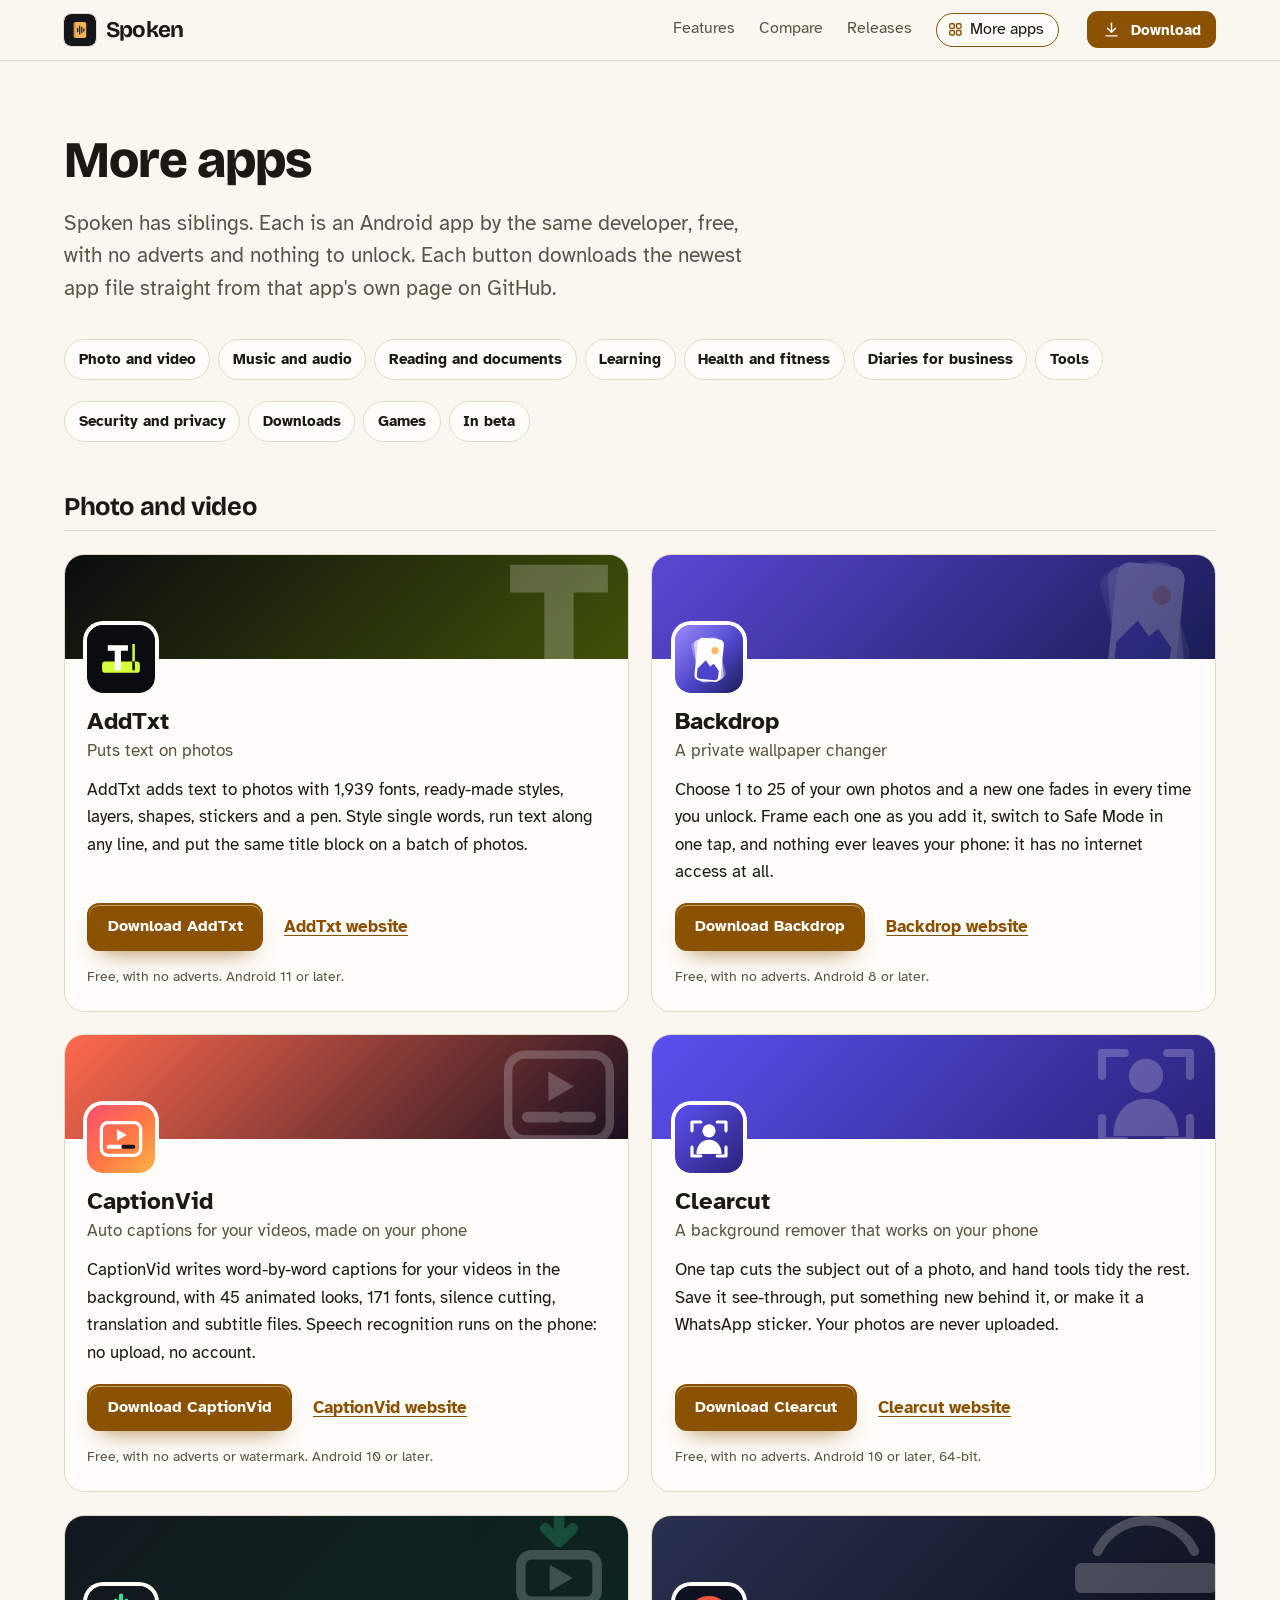
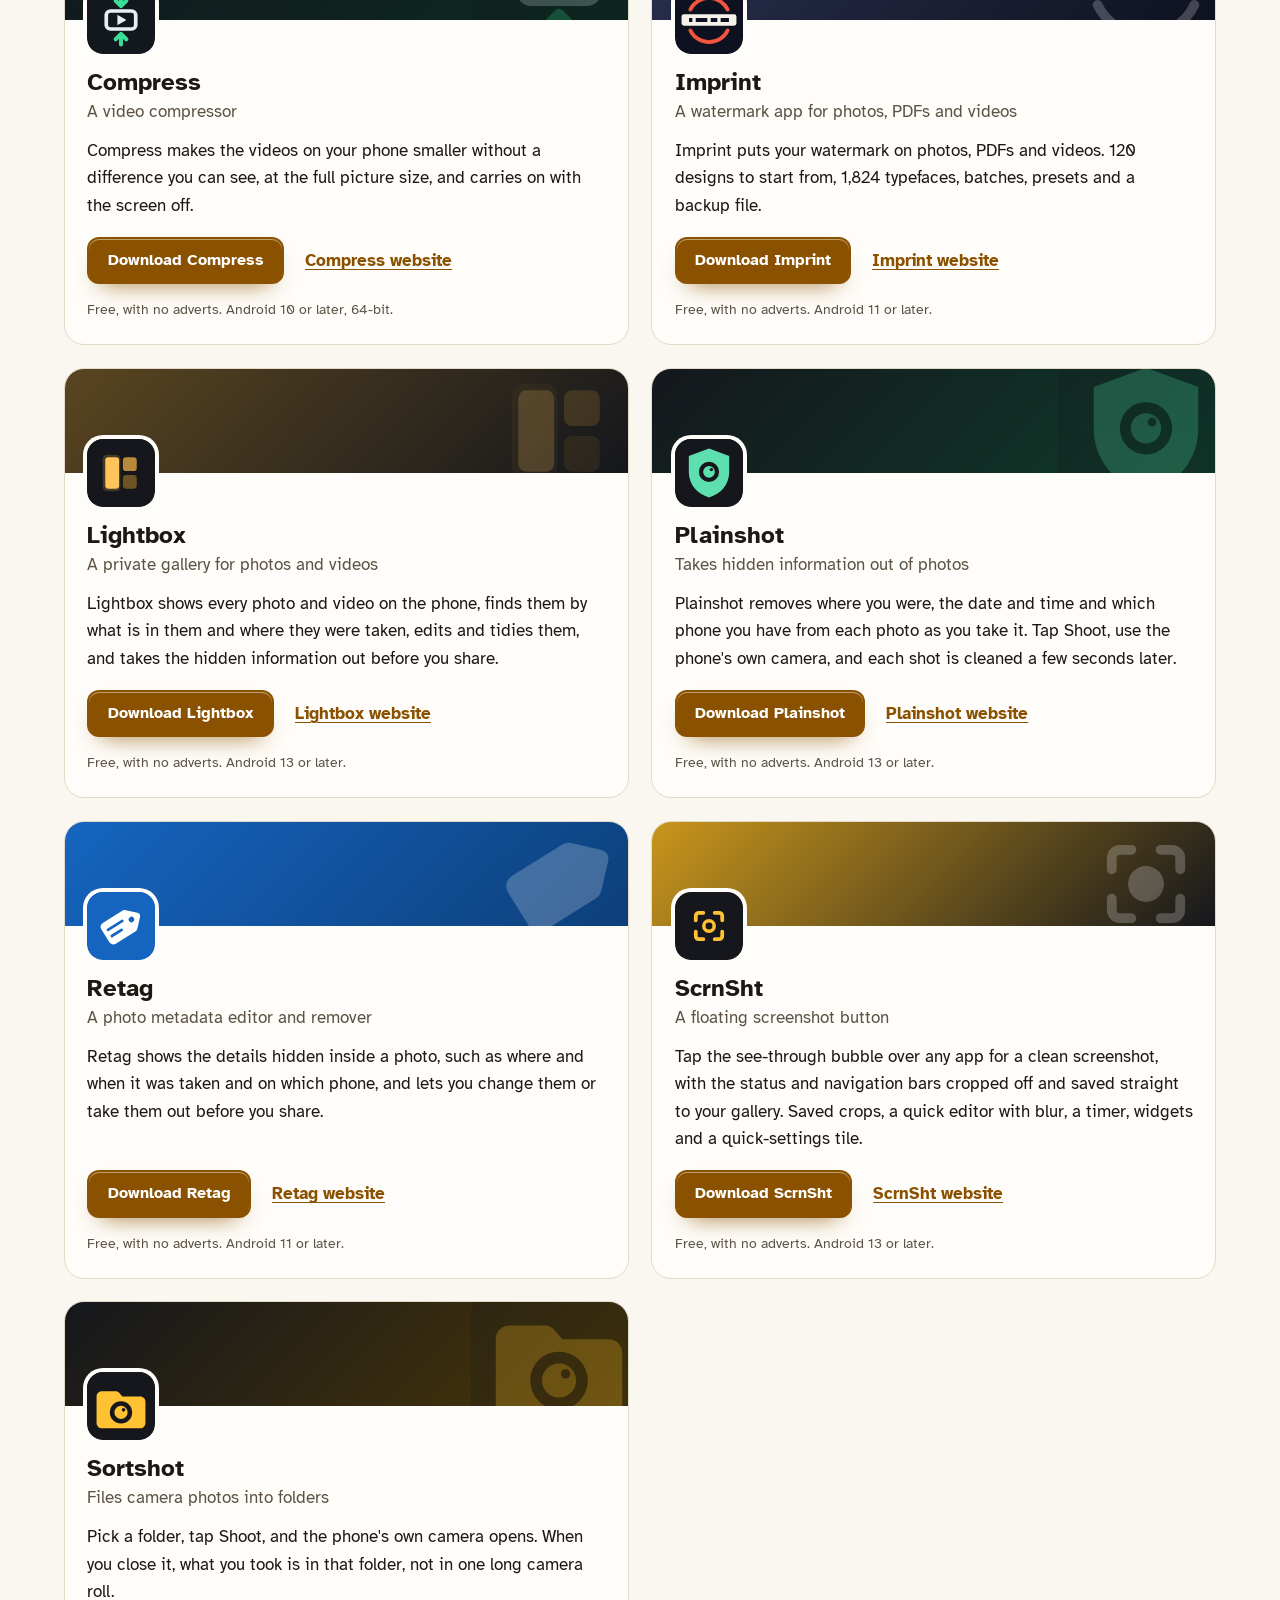
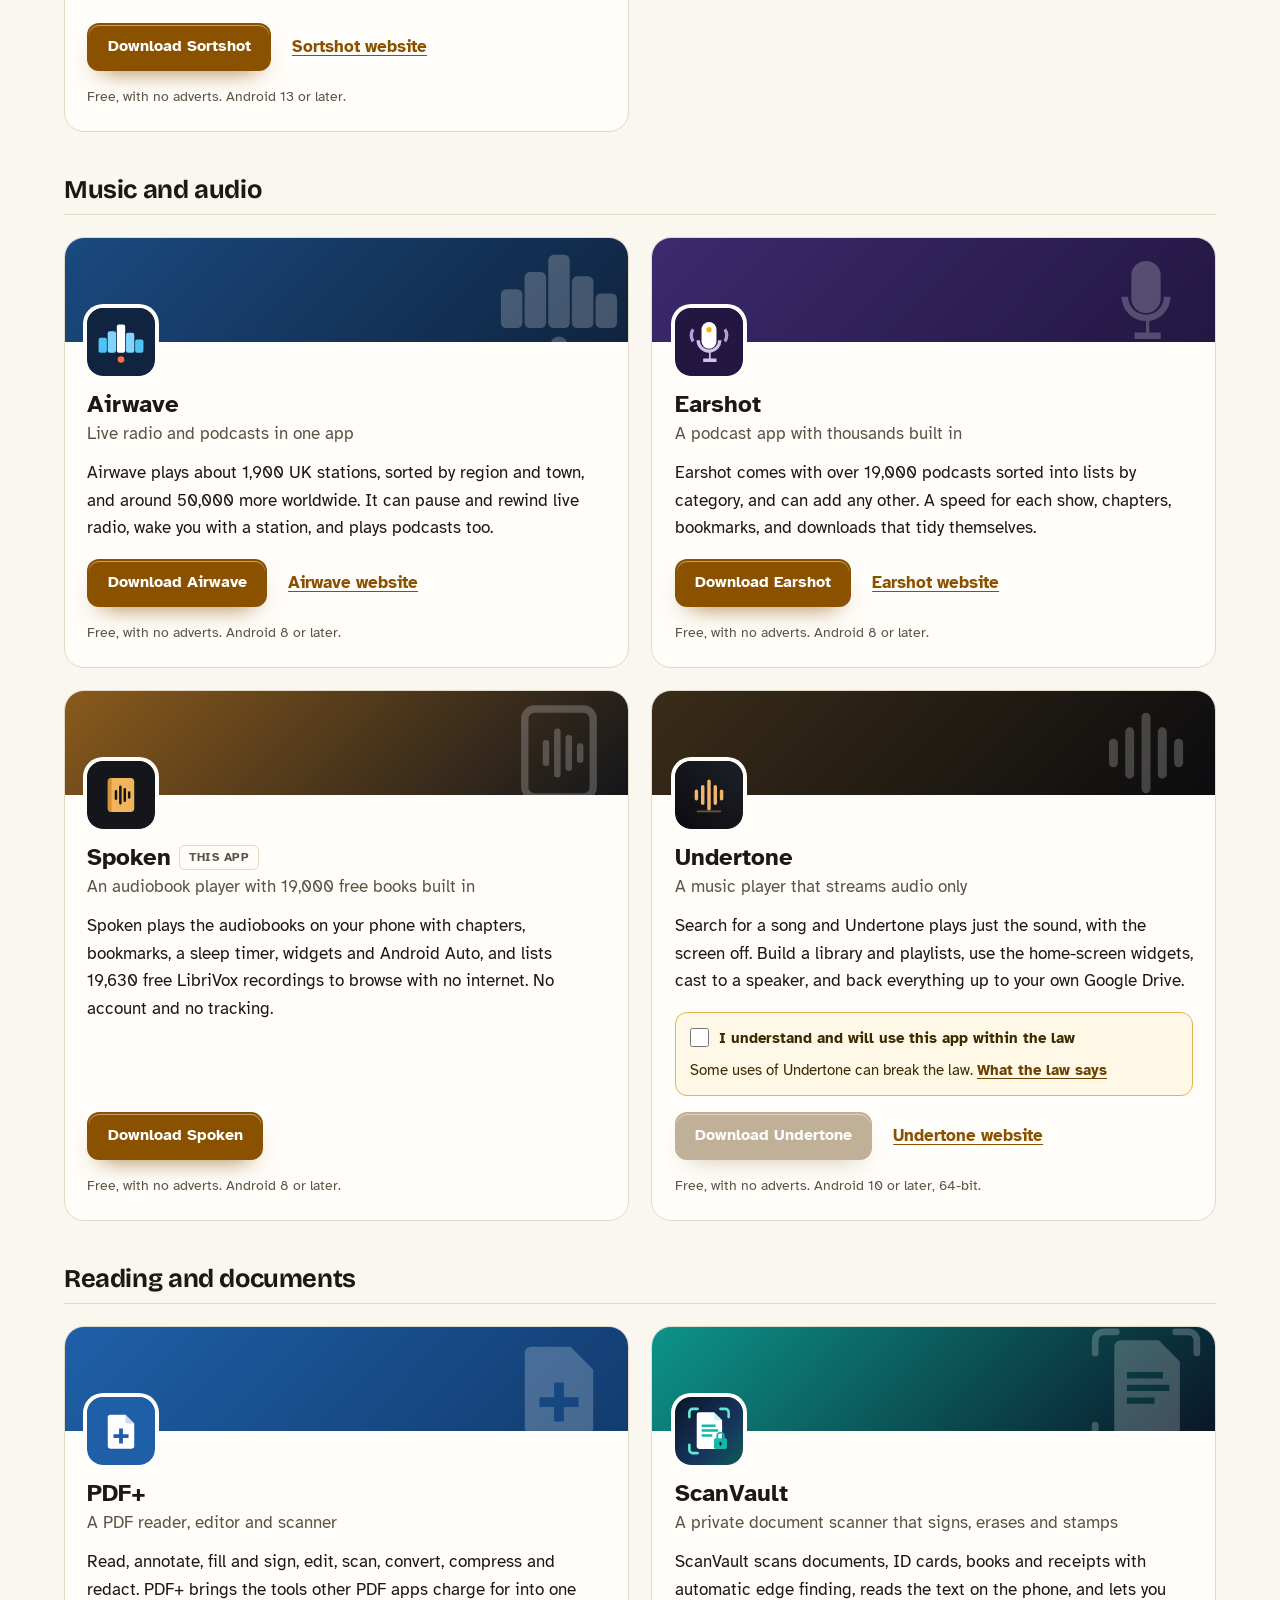
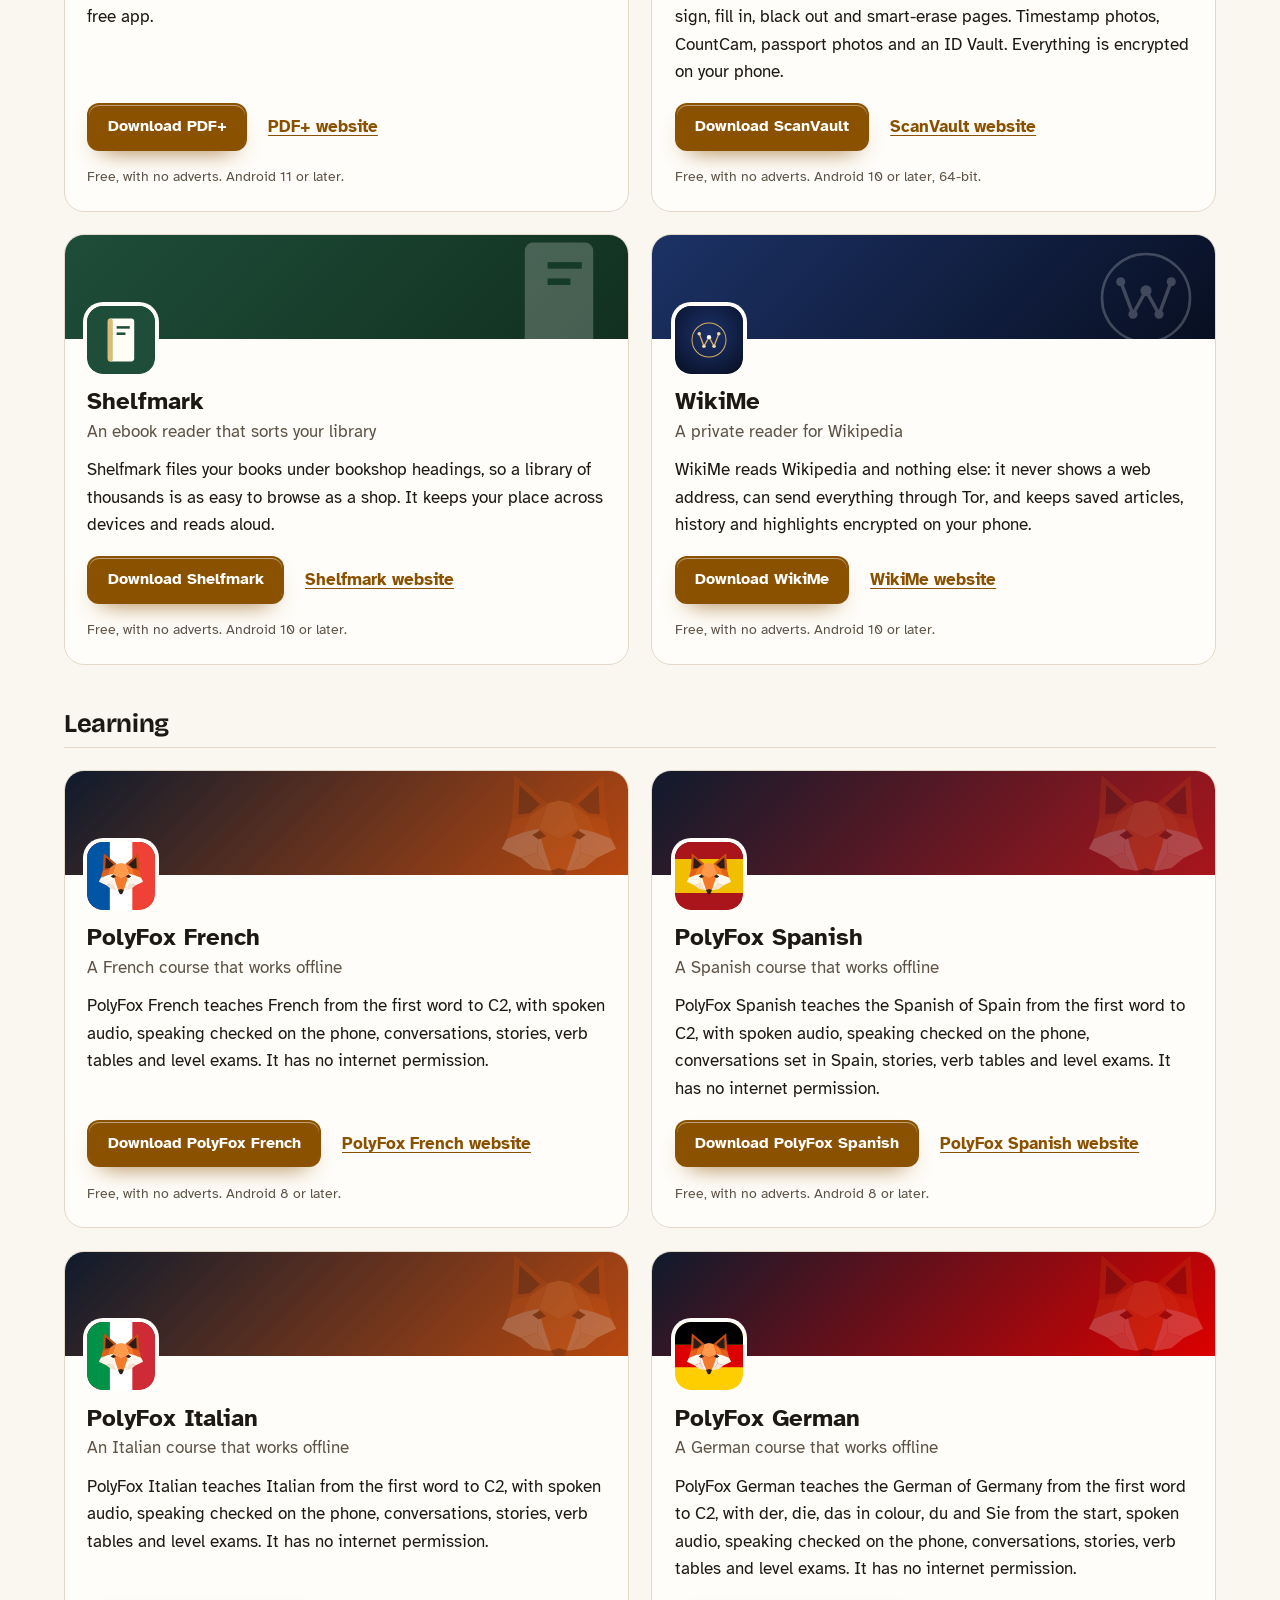
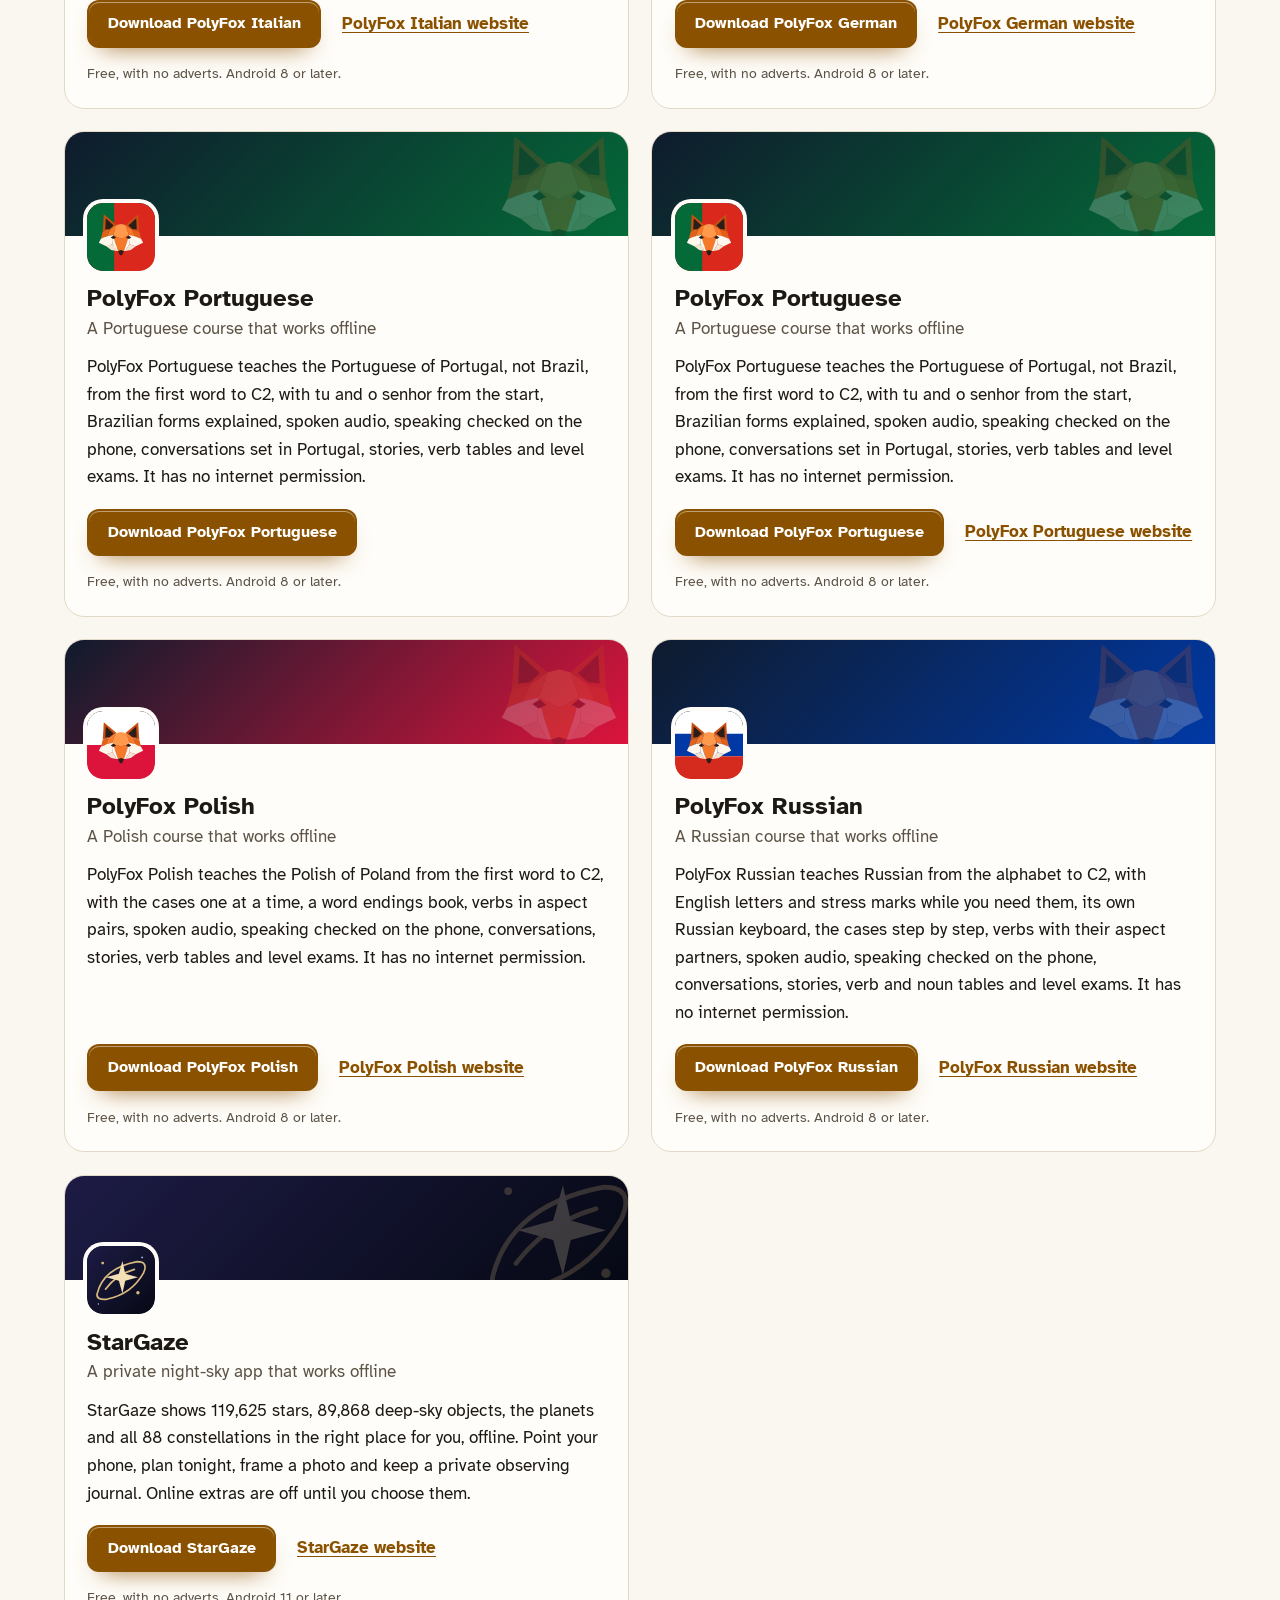
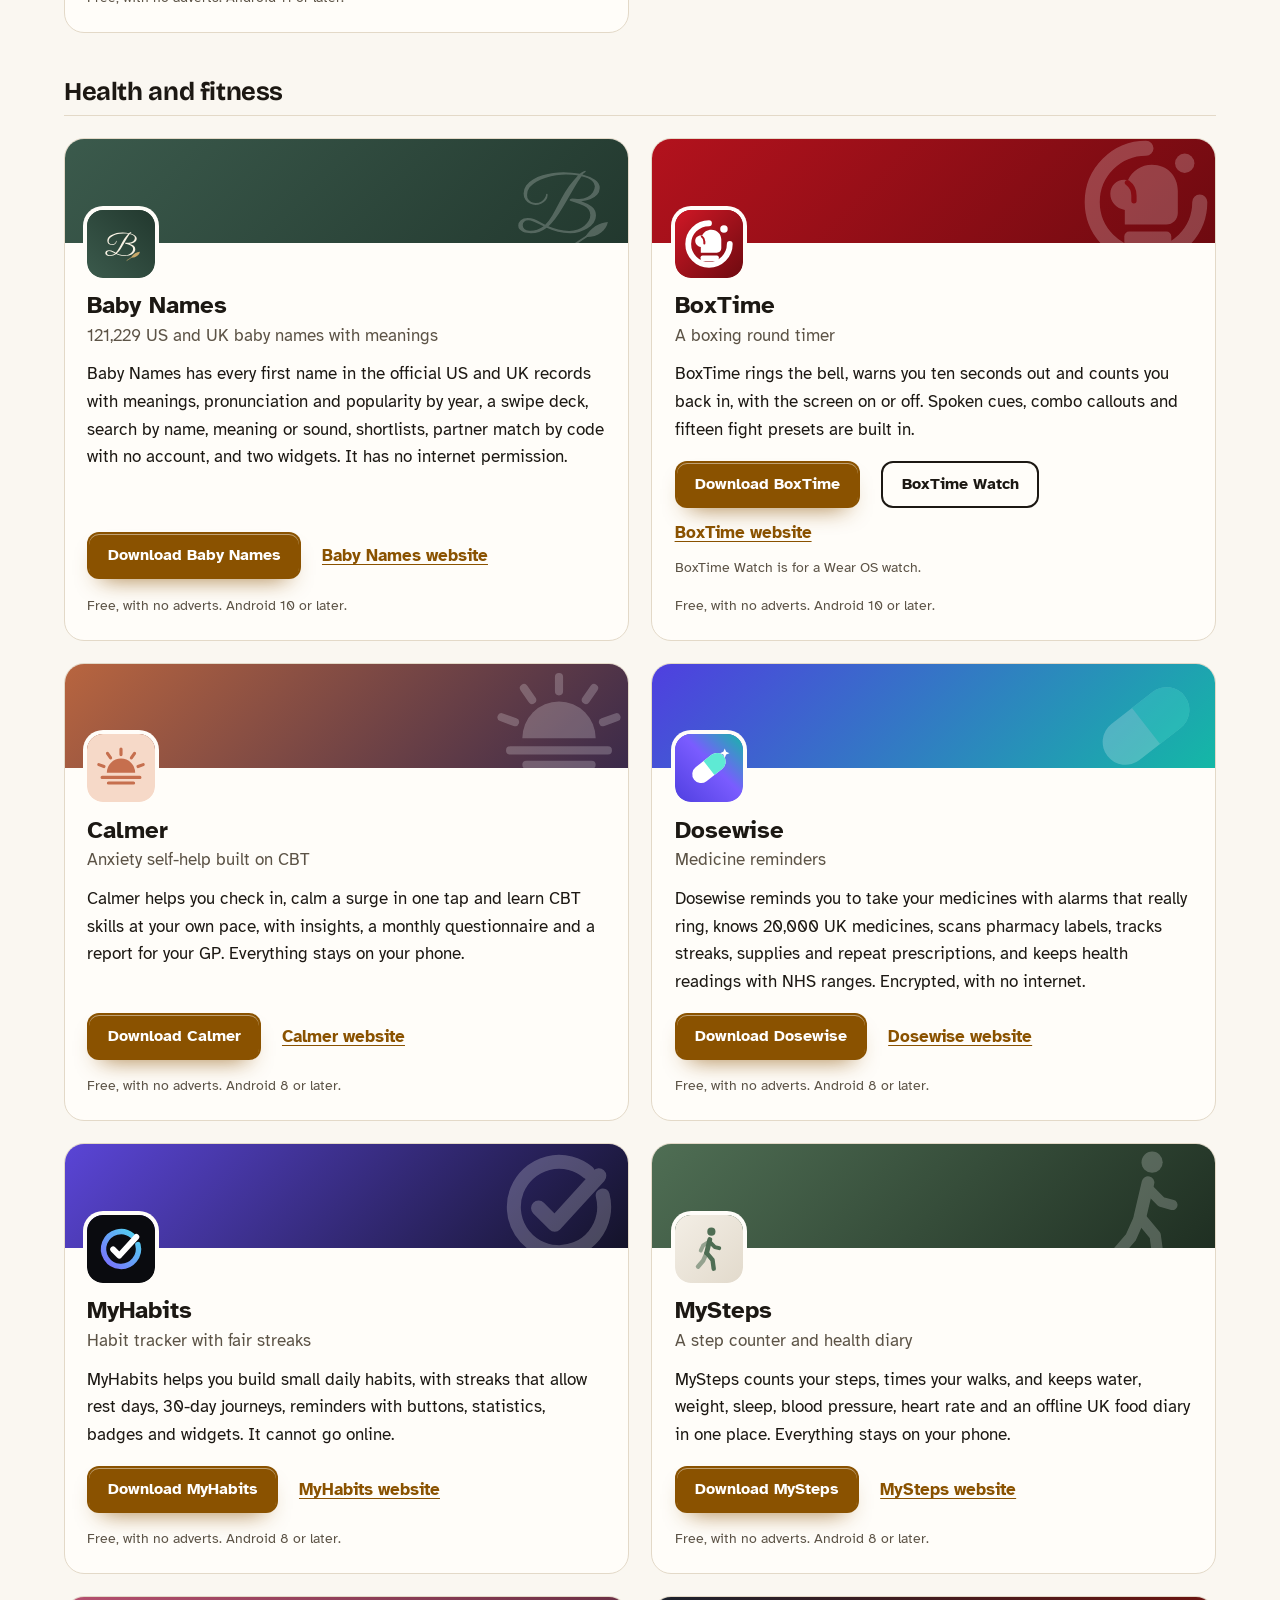
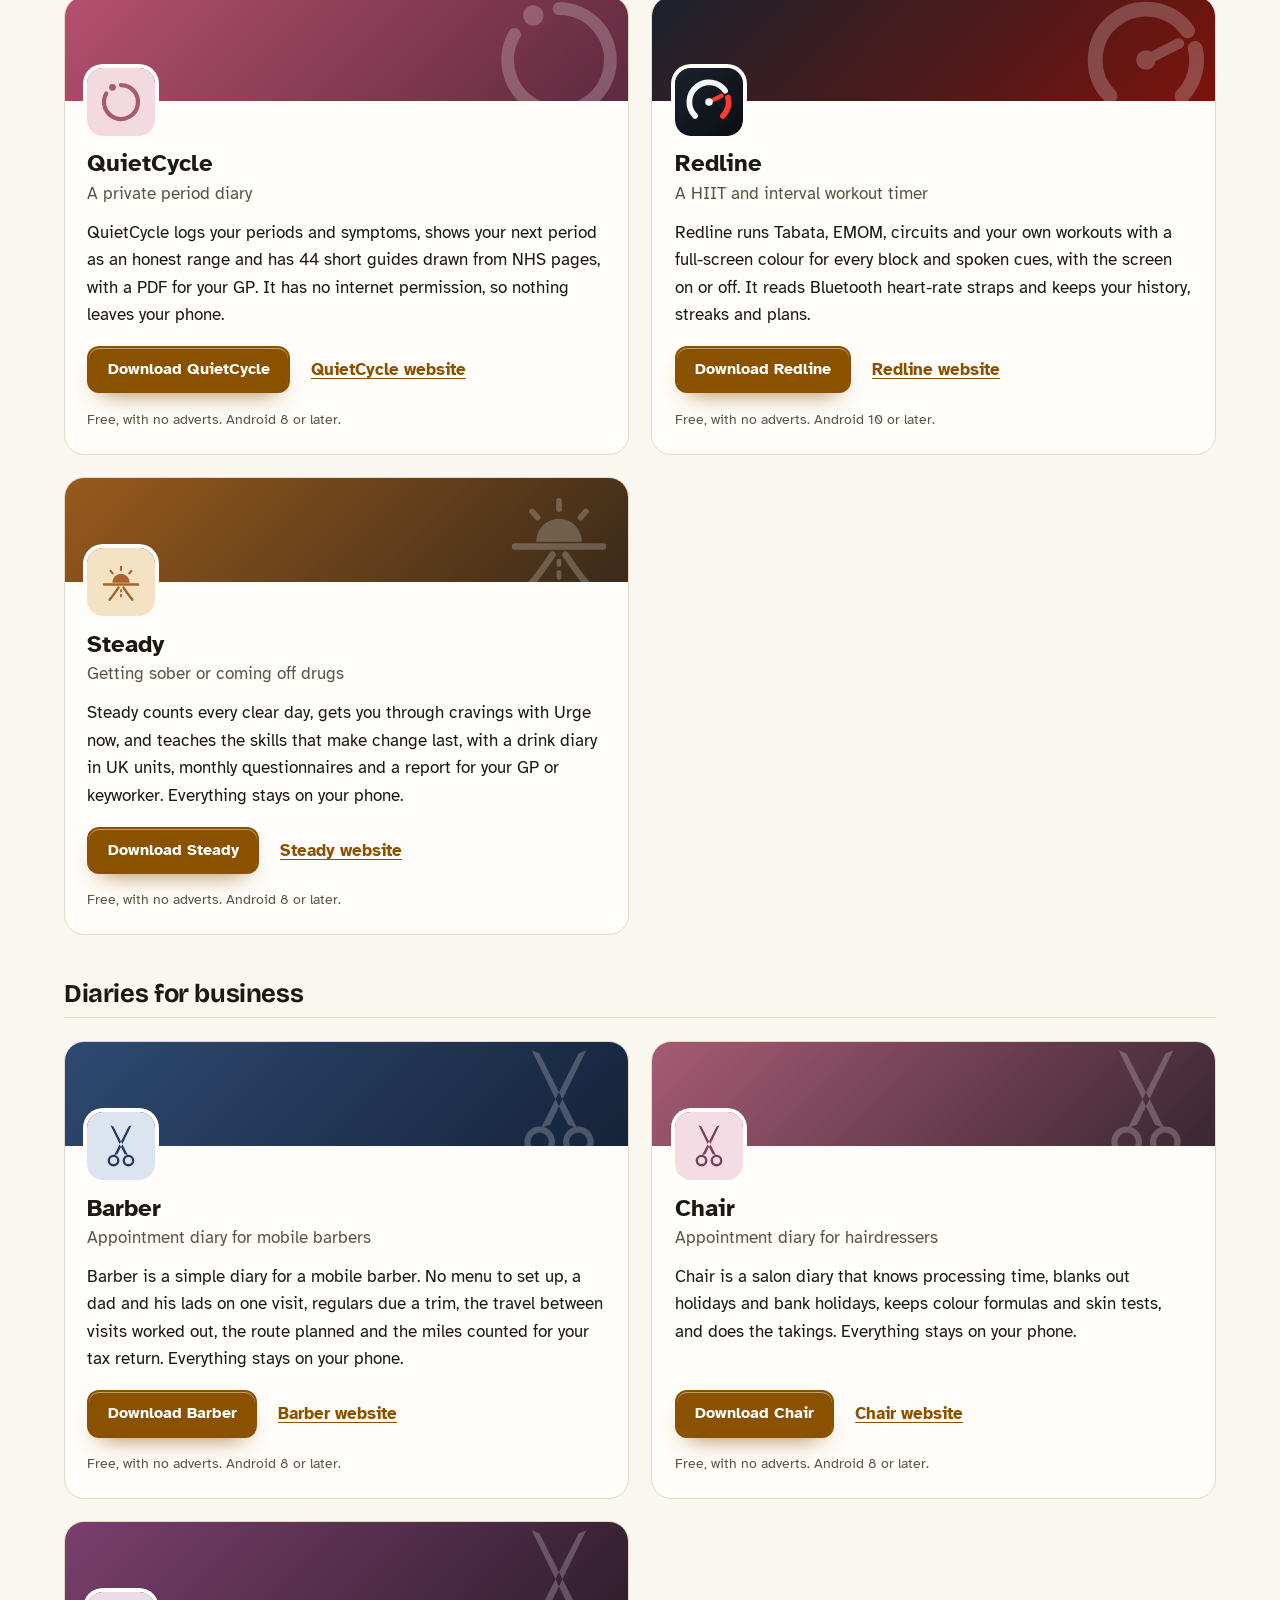
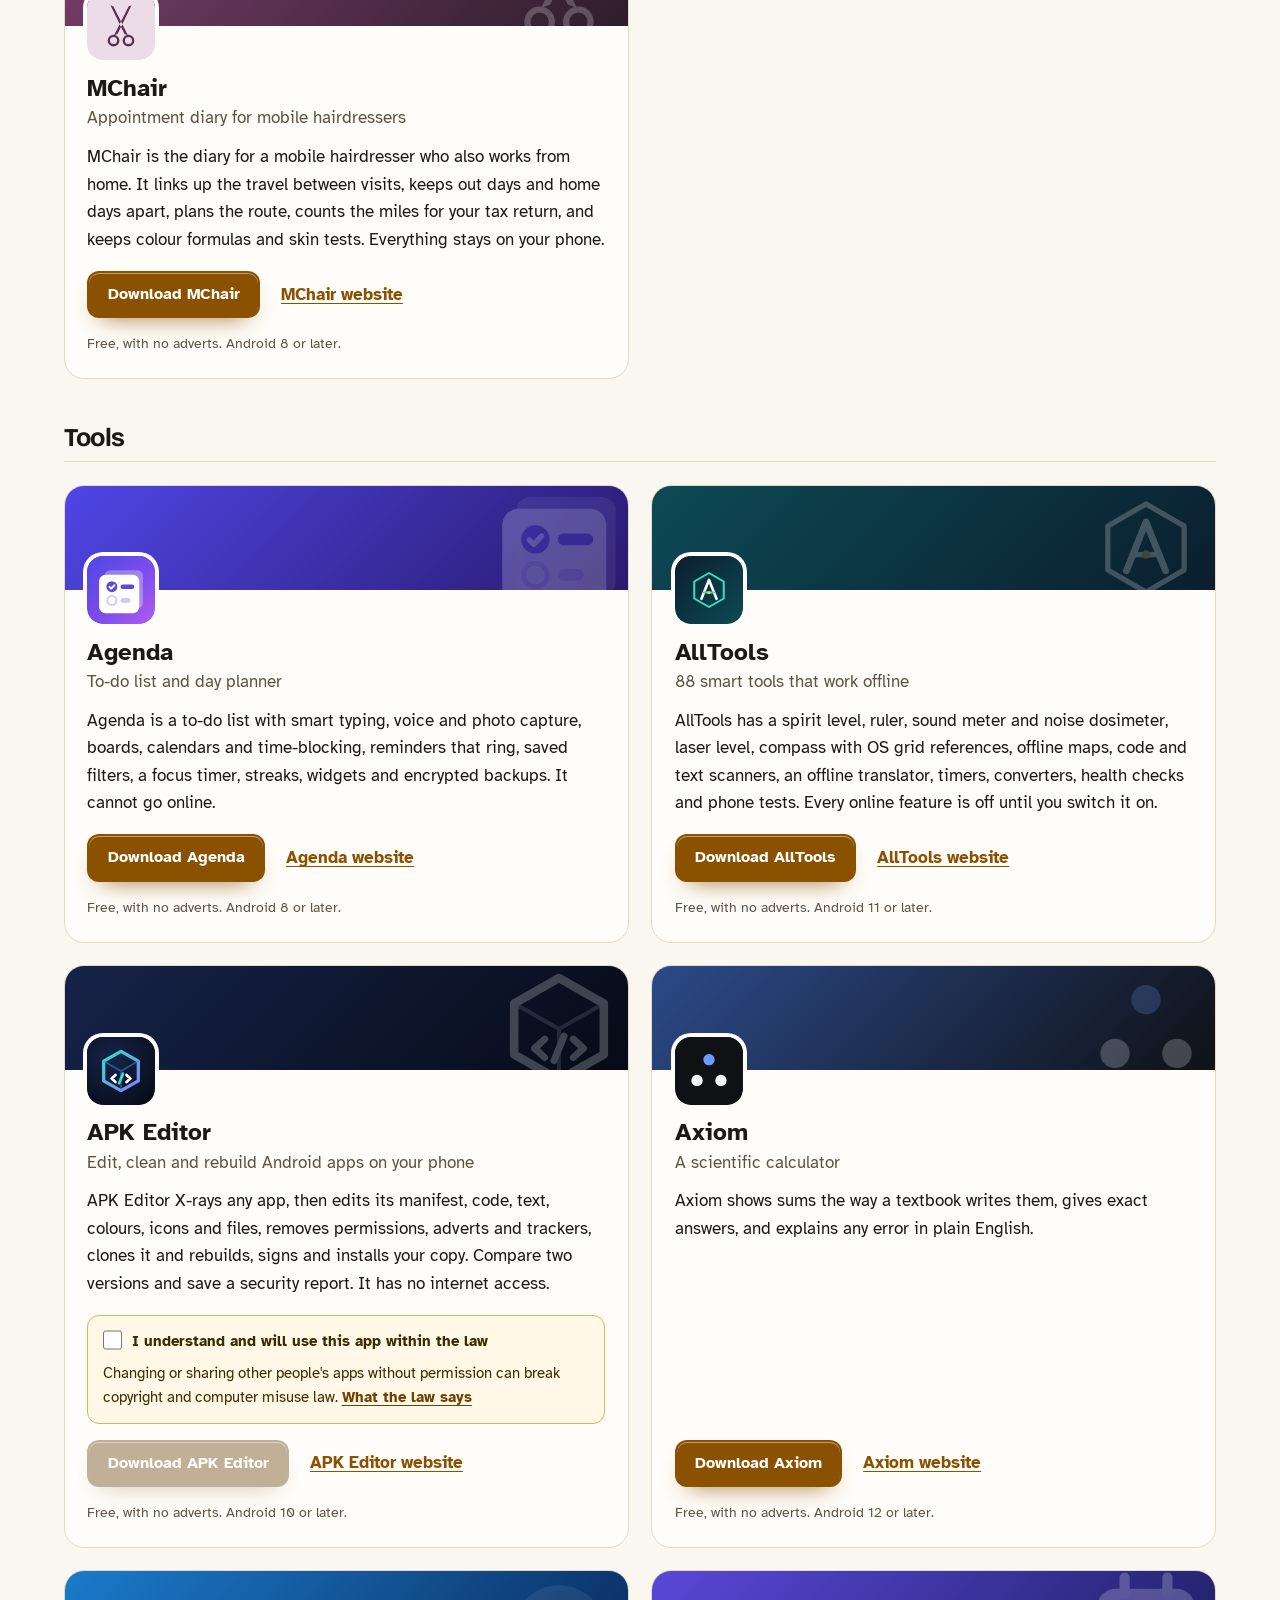
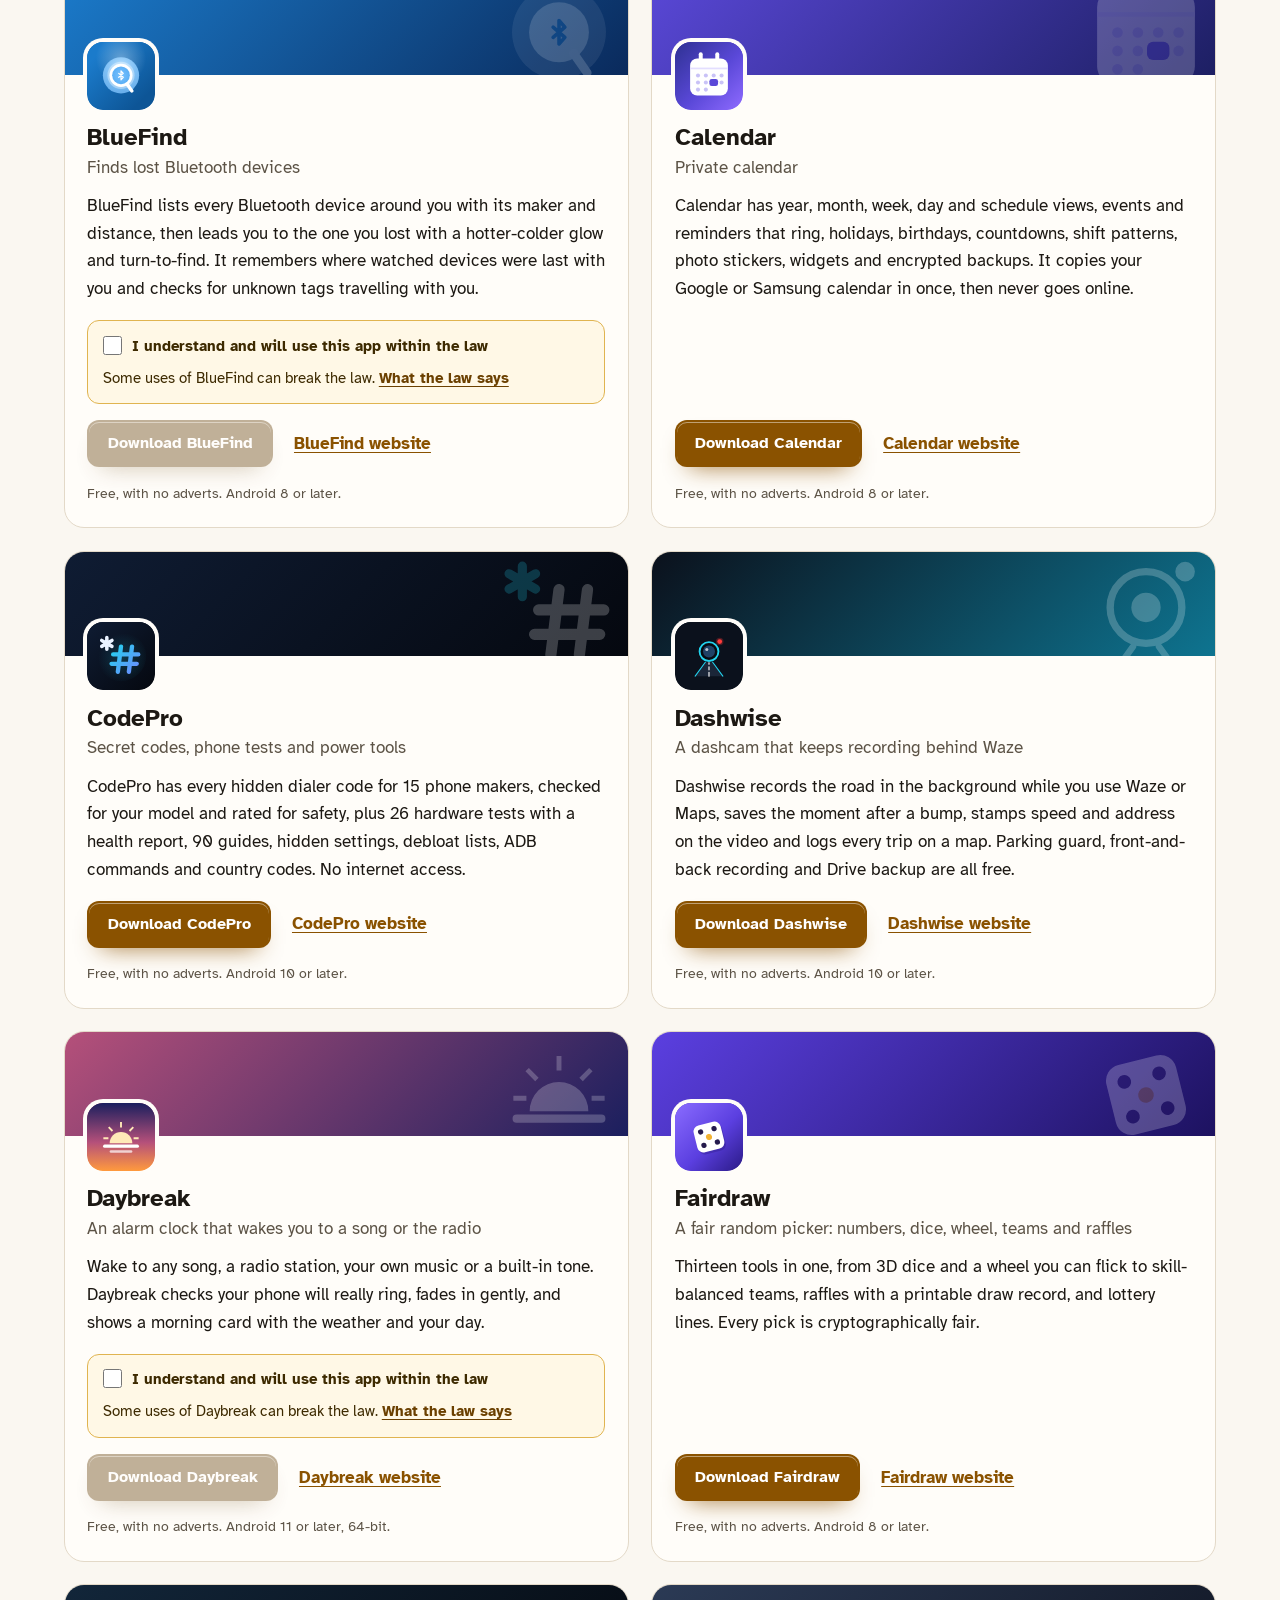
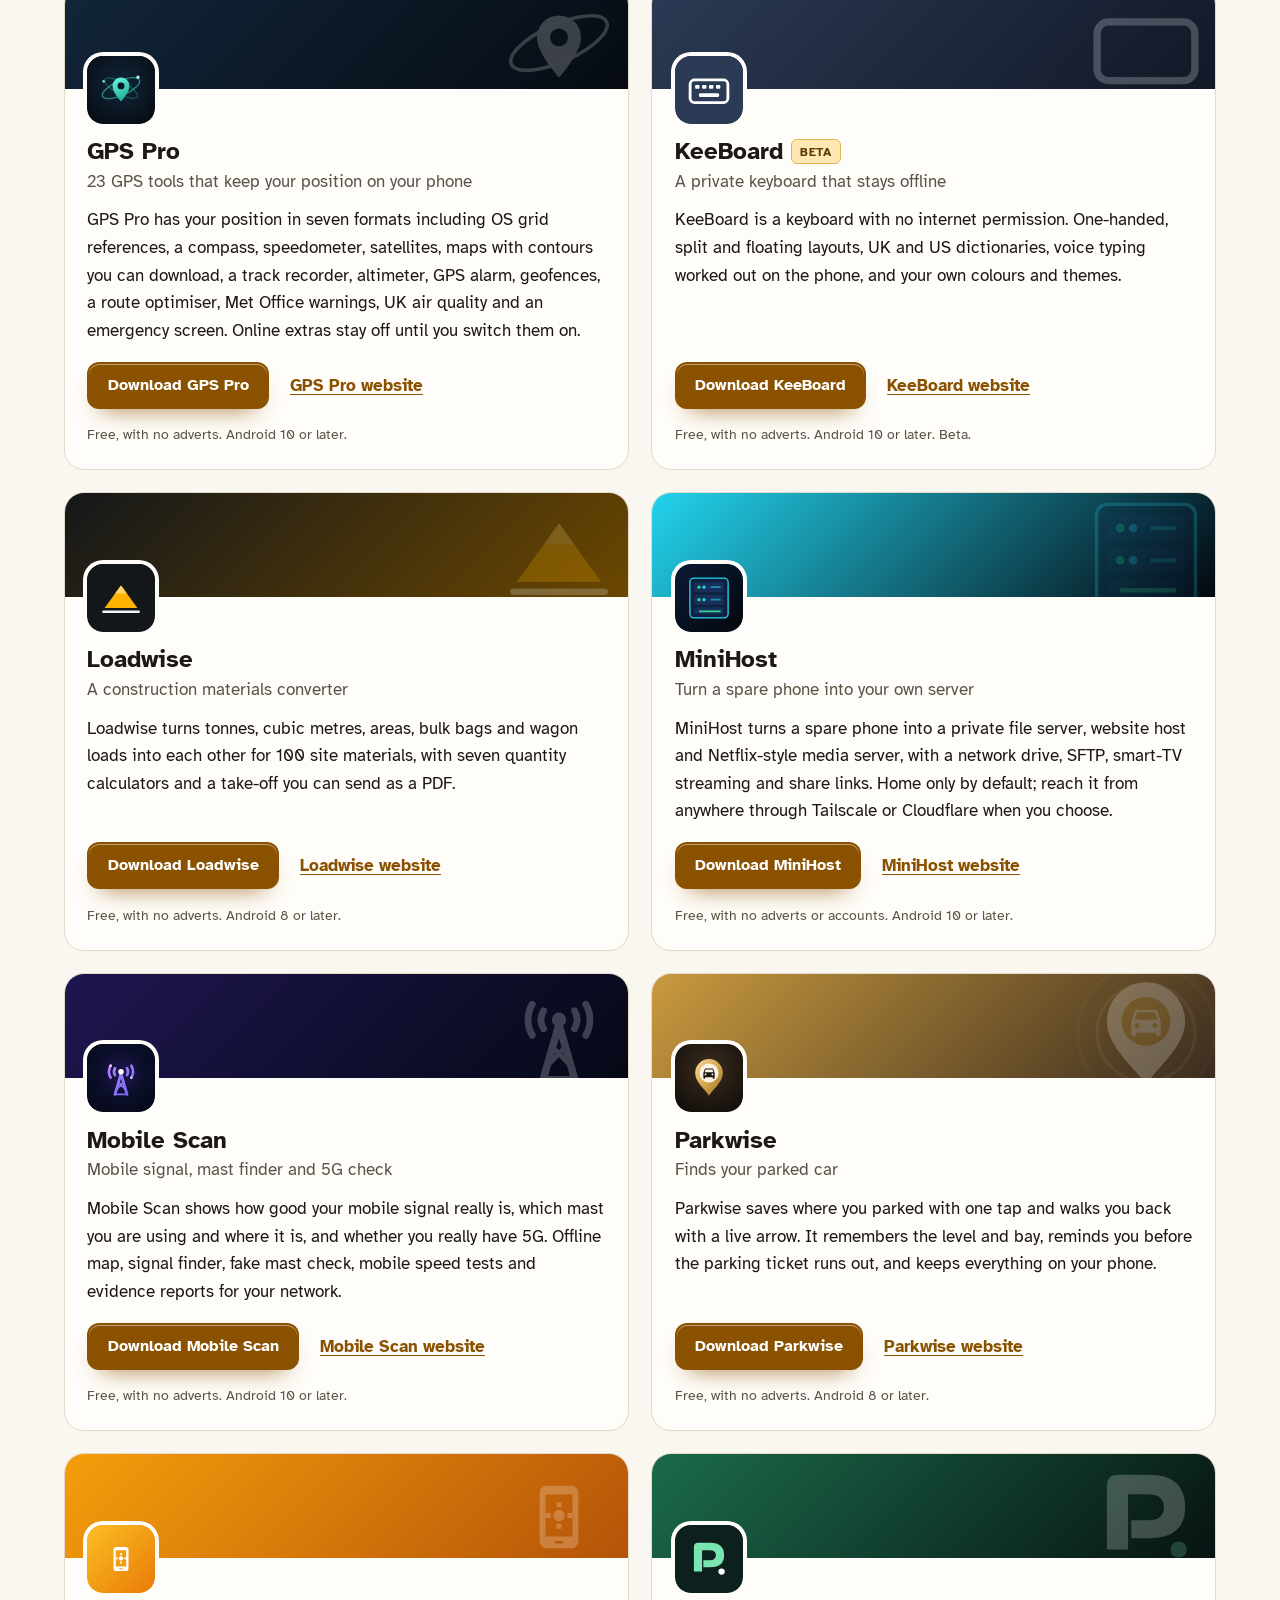
==== commit 822d98b5: "More apps: add Baby Names" ====
--- a/more-apps.html
+++ b/more-apps.html
@@ -4,7 +4,7 @@
 <meta charset="utf-8">
 <meta name="viewport" content="width=device-width, initial-scale=1">
 <title>More free Android apps from the maker of Spoken</title>
-<meta name="description" content="All 96 free Android apps from the maker of Spoken, in one list by category, each with its download and a link to its website.">
+<meta name="description" content="All 97 free Android apps from the maker of Spoken, in one list by category, each with its download and a link to its website.">
 <meta name="author" content="Jonathan Jackson">
 <link rel="canonical" href="https://customgpter.github.io/spoken/more-apps.html">
 <meta name="theme-color" content="#faf7f1" media="(prefers-color-scheme: light)">
@@ -12,7 +12,7 @@
 <meta property="og:type" content="website">
 <meta property="og:site_name" content="Spoken">
 <meta property="og:title" content="More free Android apps from the maker of Spoken">
-<meta property="og:description" content="All 96 free Android apps from the maker of Spoken, in one list by category, each with its download and a link to its website.">
+<meta property="og:description" content="All 97 free Android apps from the maker of Spoken, in one list by category, each with its download and a link to its website.">
 <meta property="og:url" content="https://customgpter.github.io/spoken/more-apps.html">
 <meta property="og:image" content="https://customgpter.github.io/spoken/assets/og.png">
 <meta property="og:image:width" content="1200">
@@ -26,7 +26,7 @@
 <link rel="preload" href="./assets/fonts/atkinson-hyperlegible-latin-400-normal.woff2" as="font" type="font/woff2" crossorigin>
 <link rel="stylesheet" href="./assets/site.css?v=1">
 <link rel="stylesheet" href="./assets/house.css?v=1">
-<script type="application/ld+json">{"@context":"https://schema.org","@type":"ItemList","name":"Apps from the maker of Spoken","url":"https://customgpter.github.io/spoken/more-apps.html","itemListElement":[{"@type":"ListItem","position":1,"name":"AddTxt","url":"https://customgpter.github.io/addtxt/"},{"@type":"ListItem","position":2,"name":"Backdrop","url":"https://customgpter.github.io/backdrop/"},{"@type":"ListItem","position":3,"name":"CaptionVid","url":"https://customgpter.github.io/captionvid/"},{"@type":"ListItem","position":4,"name":"Clearcut","url":"https://customgpter.github.io/clearcut/"},{"@type":"ListItem","position":5,"name":"Compress","url":"https://customgpter.github.io/compress/"},{"@type":"ListItem","position":6,"name":"Imprint","url":"https://customgpter.github.io/imprint/"},{"@type":"ListItem","position":7,"name":"Lightbox","url":"https://customgpter.github.io/lightbox/"},{"@type":"ListItem","position":8,"name":"Plainshot","url":"https://customgpter.github.io/plainshot/"},{"@type":"ListItem","position":9,"name":"Retag","url":"https://customgpter.github.io/retag/"},{"@type":"ListItem","position":10,"name":"ScrnSht","url":"https://customgpter.github.io/scrnsht/"},{"@type":"ListItem","position":11,"name":"Sortshot","url":"https://customgpter.github.io/sortshot/"},{"@type":"ListItem","position":12,"name":"Airwave","url":"https://customgpter.github.io/airwave/"},{"@type":"ListItem","position":13,"name":"Earshot","url":"https://customgpter.github.io/earshot/"},{"@type":"ListItem","position":14,"name":"Spoken","url":"https://customgpter.github.io/spoken/"},{"@type":"ListItem","position":15,"name":"Undertone","url":"https://customgpter.github.io/undertone/"},{"@type":"ListItem","position":16,"name":"PDF+","url":"https://customgpter.github.io/pdfplus/"},{"@type":"ListItem","position":17,"name":"ScanVault","url":"https://customgpter.github.io/scanvault/"},{"@type":"ListItem","position":18,"name":"Shelfmark","url":"https://customgpter.github.io/shelfmark/"},{"@type":"ListItem","position":19,"name":"WikiMe","url":"https://customgpter.github.io/wikime/"},{"@type":"ListItem","position":20,"name":"PolyFox French","url":"https://customgpter.github.io/polyfox/"},{"@type":"ListItem","position":21,"name":"PolyFox German","url":"https://customgpter.github.io/polyfox-german/"},{"@type":"ListItem","position":22,"name":"PolyFox Portuguese","url":"https://customgpter.github.io/polyfox-portuguese/"},{"@type":"ListItem","position":23,"name":"PolyFox Polish","url":"https://customgpter.github.io/polyfox-polish/"},{"@type":"ListItem","position":24,"name":"PolyFox Russian","url":"https://customgpter.github.io/polyfox-russian/"},{"@type":"ListItem","position":25,"name":"StarGaze","url":"https://customgpter.github.io/stargaze/"},{"@type":"ListItem","position":26,"name":"BoxTime","url":"https://customgpter.github.io/boxtime/"},{"@type":"ListItem","position":27,"name":"Calmer","url":"https://customgpter.github.io/calmer/"},{"@type":"ListItem","position":28,"name":"Dosewise","url":"https://customgpter.github.io/dosewise/"},{"@type":"ListItem","position":29,"name":"MyHabits","url":"https://customgpter.github.io/myhabits/"},{"@type":"ListItem","position":30,"name":"MySteps","url":"https://customgpter.github.io/mysteps/"},{"@type":"ListItem","position":31,"name":"QuietCycle","url":"https://customgpter.github.io/quietcycle/"},{"@type":"ListItem","position":32,"name":"Redline","url":"https://customgpter.github.io/redline/"},{"@type":"ListItem","position":33,"name":"Steady","url":"https://customgpter.github.io/steady/"},{"@type":"ListItem","position":34,"name":"Barber","url":"https://customgpter.github.io/barber/"},{"@type":"ListItem","position":35,"name":"Chair","url":"https://customgpter.github.io/chair/"},{"@type":"ListItem","position":36,"name":"MChair","url":"https://customgpter.github.io/mchair/"},{"@type":"ListItem","position":37,"name":"Agenda","url":"https://customgpter.github.io/agenda/"},{"@type":"ListItem","position":38,"name":"AllTools","url":"https://customgpter.github.io/alltools/"},{"@type":"ListItem","position":39,"name":"APK Editor","url":"https://customgpter.github.io/apkeditor/"},{"@type":"ListItem","position":40,"name":"Axiom","url":"https://customgpter.github.io/axiom/"},{"@type":"ListItem","position":41,"name":"BlueFind","url":"https://customgpter.github.io/bluefind/"},{"@type":"ListItem","position":42,"name":"Calendar","url":"https://customgpter.github.io/calendar/"},{"@type":"ListItem","position":43,"name":"CodePro","url":"https://customgpter.github.io/codepro/"},{"@type":"ListItem","position":44,"name":"Dashwise","url":"https://customgpter.github.io/dashwise/"},{"@type":"ListItem","position":45,"name":"Daybreak","url":"https://customgpter.github.io/daybreak/"},{"@type":"ListItem","position":46,"name":"Fairdraw","url":"https://customgpter.github.io/fairdraw/"},{"@type":"ListItem","position":47,"name":"GPS Pro","url":"https://customgpter.github.io/gpspro/"},{"@type":"ListItem","position":48,"name":"KeeBoard","url":"https://customgpter.github.io/keeboard/"},{"@type":"ListItem","position":49,"name":"Loadwise","url":"https://customgpter.github.io/loadwise/"},{"@type":"ListItem","position":50,"name":"MiniHost","url":"https://customgpter.github.io/minihost/"},{"@type":"ListItem","position":51,"name":"Mobile Scan","url":"https://customgpter.github.io/mobilescan/"},{"@type":"ListItem","position":52,"name":"Parkwise","url":"https://customgpter.github.io/parkwise/"},{"@type":"ListItem","position":53,"name":"Pocketmind","url":"https://customgpter.github.io/pocketmind/"},{"@type":"ListItem","position":54,"name":"Refine","url":"https://customgpter.github.io/refine/"},{"@type":"ListItem","position":55,"name":"Shiftwise","url":"https://customgpter.github.io/shiftwise/"},{"@type":"ListItem","position":56,"name":"SimpleCalc","url":"https://customgpter.github.io/simplecalc/"},{"@type":"ListItem","position":57,"name":"Skyline","url":"https://customgpter.github.io/skyline/"},{"@type":"ListItem","position":58,"name":"Slipway","url":"https://customgpter.github.io/slipway/"},{"@type":"ListItem","position":59,"name":"Tagger","url":"https://customgpter.github.io/tagger/"},{"@type":"ListItem","position":60,"name":"TotalClean","url":"https://customgpter.github.io/totalclean/"},{"@type":"ListItem","position":61,"name":"TVLink","url":"https://customgpter.github.io/tvlink/"},{"@type":"ListItem","position":62,"name":"Unbox","url":"https://customgpter.github.io/unbox/"},{"@type":"ListItem","position":63,"name":"WhatsKeep","url":"https://customgpter.github.io/whatskeep/"},{"@type":"ListItem","position":64,"name":"WiFi Scan","url":"https://customgpter.github.io/wifiscan/"},{"@type":"ListItem","position":65,"name":"Auditly","url":"https://customgpter.github.io/auditly/"},{"@type":"ListItem","position":66,"name":"Backchannel","url":"https://customgpter.github.io/backchannel/"},{"@type":"ListItem","position":67,"name":"ENotes","url":"https://customgpter.github.io/enotes/"},{"@type":"ListItem","position":68,"name":"FindMe","url":"https://customgpter.github.io/findme/"},{"@type":"ListItem","position":69,"name":"iLock","url":"https://customgpter.github.io/ilock/"},{"@type":"ListItem","position":70,"name":"ImSafe","url":"https://customgpter.github.io/imsafe/"},{"@type":"ListItem","position":71,"name":"IShred","url":"https://customgpter.github.io/ishred/"},{"@type":"ListItem","position":72,"name":"LockBox","url":"https://customgpter.github.io/lockbox/"},{"@type":"ListItem","position":73,"name":"PassVault","url":"https://customgpter.github.io/passvault/"},{"@type":"ListItem","position":74,"name":"SpyFind","url":"https://customgpter.github.io/spyfind/"},{"@type":"ListItem","position":75,"name":"TextWipe","url":"https://customgpter.github.io/textwipe/"},{"@type":"ListItem","position":76,"name":"Tracewire","url":"https://customgpter.github.io/tracewire/"},{"@type":"ListItem","position":77,"name":"Vigil","url":"https://customgpter.github.io/vigil/"},{"@type":"ListItem","position":78,"name":"Grab","url":"https://customgpter.github.io/grab/"},{"@type":"ListItem","position":79,"name":"Swarm","url":"https://customgpter.github.io/swarm/"},{"@type":"ListItem","position":80,"name":"Plane Games","url":"https://customgpter.github.io/plane-games/"},{"@type":"ListItem","position":81,"name":"Ninefold","url":"https://customgpter.github.io/ninefold/"},{"@type":"ListItem","position":82,"name":"Cubewise","url":"https://customgpter.github.io/cubewise/"},{"@type":"ListItem","position":83,"name":"Tilewise","url":"https://customgpter.github.io/tilewise/"},{"@type":"ListItem","position":84,"name":"Letterwise","url":"https://customgpter.github.io/letterwise/"},{"@type":"ListItem","position":85,"name":"Kingside","url":"https://customgpter.github.io/kingside/"},{"@type":"ListItem","position":86,"name":"Deckhand","url":"https://customgpter.github.io/deckhand/"},{"@type":"ListItem","position":87,"name":"SNESForge","url":"https://customgpter.github.io/snesforge/"},{"@type":"ListItem","position":88,"name":"Fame Boy","url":"https://customgpter.github.io/fameboy/"},{"@type":"ListItem","position":89,"name":"PSPPro","url":"https://customgpter.github.io/psppro/"},{"@type":"ListItem","position":90,"name":"MegaGen","url":"https://customgpter.github.io/megagen/"},{"@type":"ListItem","position":91,"name":"QVR","url":"https://customgpter.github.io/qvr/"},{"@type":"ListItem","position":92,"name":"QVR Watch","url":"https://customgpter.github.io/qvr-watch/"},{"@type":"ListItem","position":93,"name":"QVRLite","url":"https://customgpter.github.io/qvrlite/"},{"@type":"ListItem","position":94,"name":"Onionz","url":"https://customgpter.github.io/onionz/"},{"@type":"ListItem","position":95,"name":"OnionzWeb","url":"https://customgpter.github.io/onionzweb/"}]}</script>
+<script type="application/ld+json">{"@context":"https://schema.org","@type":"ItemList","name":"Apps from the maker of Spoken","url":"https://customgpter.github.io/spoken/more-apps.html","itemListElement":[{"@type":"ListItem","position":1,"name":"AddTxt","url":"https://customgpter.github.io/addtxt/"},{"@type":"ListItem","position":2,"name":"Backdrop","url":"https://customgpter.github.io/backdrop/"},{"@type":"ListItem","position":3,"name":"CaptionVid","url":"https://customgpter.github.io/captionvid/"},{"@type":"ListItem","position":4,"name":"Clearcut","url":"https://customgpter.github.io/clearcut/"},{"@type":"ListItem","position":5,"name":"Compress","url":"https://customgpter.github.io/compress/"},{"@type":"ListItem","position":6,"name":"Imprint","url":"https://customgpter.github.io/imprint/"},{"@type":"ListItem","position":7,"name":"Lightbox","url":"https://customgpter.github.io/lightbox/"},{"@type":"ListItem","position":8,"name":"Plainshot","url":"https://customgpter.github.io/plainshot/"},{"@type":"ListItem","position":9,"name":"Retag","url":"https://customgpter.github.io/retag/"},{"@type":"ListItem","position":10,"name":"ScrnSht","url":"https://customgpter.github.io/scrnsht/"},{"@type":"ListItem","position":11,"name":"Sortshot","url":"https://customgpter.github.io/sortshot/"},{"@type":"ListItem","position":12,"name":"Airwave","url":"https://customgpter.github.io/airwave/"},{"@type":"ListItem","position":13,"name":"Earshot","url":"https://customgpter.github.io/earshot/"},{"@type":"ListItem","position":14,"name":"Spoken","url":"https://customgpter.github.io/spoken/"},{"@type":"ListItem","position":15,"name":"Undertone","url":"https://customgpter.github.io/undertone/"},{"@type":"ListItem","position":16,"name":"PDF+","url":"https://customgpter.github.io/pdfplus/"},{"@type":"ListItem","position":17,"name":"ScanVault","url":"https://customgpter.github.io/scanvault/"},{"@type":"ListItem","position":18,"name":"Shelfmark","url":"https://customgpter.github.io/shelfmark/"},{"@type":"ListItem","position":19,"name":"WikiMe","url":"https://customgpter.github.io/wikime/"},{"@type":"ListItem","position":20,"name":"PolyFox French","url":"https://customgpter.github.io/polyfox/"},{"@type":"ListItem","position":21,"name":"PolyFox German","url":"https://customgpter.github.io/polyfox-german/"},{"@type":"ListItem","position":22,"name":"PolyFox Portuguese","url":"https://customgpter.github.io/polyfox-portuguese/"},{"@type":"ListItem","position":23,"name":"PolyFox Polish","url":"https://customgpter.github.io/polyfox-polish/"},{"@type":"ListItem","position":24,"name":"PolyFox Russian","url":"https://customgpter.github.io/polyfox-russian/"},{"@type":"ListItem","position":25,"name":"StarGaze","url":"https://customgpter.github.io/stargaze/"},{"@type":"ListItem","position":26,"name":"Baby Names","url":"https://customgpter.github.io/babynames/"},{"@type":"ListItem","position":27,"name":"BoxTime","url":"https://customgpter.github.io/boxtime/"},{"@type":"ListItem","position":28,"name":"Calmer","url":"https://customgpter.github.io/calmer/"},{"@type":"ListItem","position":29,"name":"Dosewise","url":"https://customgpter.github.io/dosewise/"},{"@type":"ListItem","position":30,"name":"MyHabits","url":"https://customgpter.github.io/myhabits/"},{"@type":"ListItem","position":31,"name":"MySteps","url":"https://customgpter.github.io/mysteps/"},{"@type":"ListItem","position":32,"name":"QuietCycle","url":"https://customgpter.github.io/quietcycle/"},{"@type":"ListItem","position":33,"name":"Redline","url":"https://customgpter.github.io/redline/"},{"@type":"ListItem","position":34,"name":"Steady","url":"https://customgpter.github.io/steady/"},{"@type":"ListItem","position":35,"name":"Barber","url":"https://customgpter.github.io/barber/"},{"@type":"ListItem","position":36,"name":"Chair","url":"https://customgpter.github.io/chair/"},{"@type":"ListItem","position":37,"name":"MChair","url":"https://customgpter.github.io/mchair/"},{"@type":"ListItem","position":38,"name":"Agenda","url":"https://customgpter.github.io/agenda/"},{"@type":"ListItem","position":39,"name":"AllTools","url":"https://customgpter.github.io/alltools/"},{"@type":"ListItem","position":40,"name":"APK Editor","url":"https://customgpter.github.io/apkeditor/"},{"@type":"ListItem","position":41,"name":"Axiom","url":"https://customgpter.github.io/axiom/"},{"@type":"ListItem","position":42,"name":"BlueFind","url":"https://customgpter.github.io/bluefind/"},{"@type":"ListItem","position":43,"name":"Calendar","url":"https://customgpter.github.io/calendar/"},{"@type":"ListItem","position":44,"name":"CodePro","url":"https://customgpter.github.io/codepro/"},{"@type":"ListItem","position":45,"name":"Dashwise","url":"https://customgpter.github.io/dashwise/"},{"@type":"ListItem","position":46,"name":"Daybreak","url":"https://customgpter.github.io/daybreak/"},{"@type":"ListItem","position":47,"name":"Fairdraw","url":"https://customgpter.github.io/fairdraw/"},{"@type":"ListItem","position":48,"name":"GPS Pro","url":"https://customgpter.github.io/gpspro/"},{"@type":"ListItem","position":49,"name":"KeeBoard","url":"https://customgpter.github.io/keeboard/"},{"@type":"ListItem","position":50,"name":"Loadwise","url":"https://customgpter.github.io/loadwise/"},{"@type":"ListItem","position":51,"name":"MiniHost","url":"https://customgpter.github.io/minihost/"},{"@type":"ListItem","position":52,"name":"Mobile Scan","url":"https://customgpter.github.io/mobilescan/"},{"@type":"ListItem","position":53,"name":"Parkwise","url":"https://customgpter.github.io/parkwise/"},{"@type":"ListItem","position":54,"name":"Pocketmind","url":"https://customgpter.github.io/pocketmind/"},{"@type":"ListItem","position":55,"name":"Refine","url":"https://customgpter.github.io/refine/"},{"@type":"ListItem","position":56,"name":"Shiftwise","url":"https://customgpter.github.io/shiftwise/"},{"@type":"ListItem","position":57,"name":"SimpleCalc","url":"https://customgpter.github.io/simplecalc/"},{"@type":"ListItem","position":58,"name":"Skyline","url":"https://customgpter.github.io/skyline/"},{"@type":"ListItem","position":59,"name":"Slipway","url":"https://customgpter.github.io/slipway/"},{"@type":"ListItem","position":60,"name":"Tagger","url":"https://customgpter.github.io/tagger/"},{"@type":"ListItem","position":61,"name":"TotalClean","url":"https://customgpter.github.io/totalclean/"},{"@type":"ListItem","position":62,"name":"TVLink","url":"https://customgpter.github.io/tvlink/"},{"@type":"ListItem","position":63,"name":"Unbox","url":"https://customgpter.github.io/unbox/"},{"@type":"ListItem","position":64,"name":"WhatsKeep","url":"https://customgpter.github.io/whatskeep/"},{"@type":"ListItem","position":65,"name":"WiFi Scan","url":"https://customgpter.github.io/wifiscan/"},{"@type":"ListItem","position":66,"name":"Auditly","url":"https://customgpter.github.io/auditly/"},{"@type":"ListItem","position":67,"name":"Backchannel","url":"https://customgpter.github.io/backchannel/"},{"@type":"ListItem","position":68,"name":"ENotes","url":"https://customgpter.github.io/enotes/"},{"@type":"ListItem","position":69,"name":"FindMe","url":"https://customgpter.github.io/findme/"},{"@type":"ListItem","position":70,"name":"iLock","url":"https://customgpter.github.io/ilock/"},{"@type":"ListItem","position":71,"name":"ImSafe","url":"https://customgpter.github.io/imsafe/"},{"@type":"ListItem","position":72,"name":"IShred","url":"https://customgpter.github.io/ishred/"},{"@type":"ListItem","position":73,"name":"LockBox","url":"https://customgpter.github.io/lockbox/"},{"@type":"ListItem","position":74,"name":"PassVault","url":"https://customgpter.github.io/passvault/"},{"@type":"ListItem","position":75,"name":"SpyFind","url":"https://customgpter.github.io/spyfind/"},{"@type":"ListItem","position":76,"name":"TextWipe","url":"https://customgpter.github.io/textwipe/"},{"@type":"ListItem","position":77,"name":"Tracewire","url":"https://customgpter.github.io/tracewire/"},{"@type":"ListItem","position":78,"name":"Vigil","url":"https://customgpter.github.io/vigil/"},{"@type":"ListItem","position":79,"name":"Grab","url":"https://customgpter.github.io/grab/"},{"@type":"ListItem","position":80,"name":"Swarm","url":"https://customgpter.github.io/swarm/"},{"@type":"ListItem","position":81,"name":"Plane Games","url":"https://customgpter.github.io/plane-games/"},{"@type":"ListItem","position":82,"name":"Ninefold","url":"https://customgpter.github.io/ninefold/"},{"@type":"ListItem","position":83,"name":"Cubewise","url":"https://customgpter.github.io/cubewise/"},{"@type":"ListItem","position":84,"name":"Tilewise","url":"https://customgpter.github.io/tilewise/"},{"@type":"ListItem","position":85,"name":"Letterwise","url":"https://customgpter.github.io/letterwise/"},{"@type":"ListItem","position":86,"name":"Kingside","url":"https://customgpter.github.io/kingside/"},{"@type":"ListItem","position":87,"name":"Deckhand","url":"https://customgpter.github.io/deckhand/"},{"@type":"ListItem","position":88,"name":"SNESForge","url":"https://customgpter.github.io/snesforge/"},{"@type":"ListItem","position":89,"name":"Fame Boy","url":"https://customgpter.github.io/fameboy/"},{"@type":"ListItem","position":90,"name":"PSPPro","url":"https://customgpter.github.io/psppro/"},{"@type":"ListItem","position":91,"name":"MegaGen","url":"https://customgpter.github.io/megagen/"},{"@type":"ListItem","position":92,"name":"QVR","url":"https://customgpter.github.io/qvr/"},{"@type":"ListItem","position":93,"name":"QVR Watch","url":"https://customgpter.github.io/qvr-watch/"},{"@type":"ListItem","position":94,"name":"QVRLite","url":"https://customgpter.github.io/qvrlite/"},{"@type":"ListItem","position":95,"name":"Onionz","url":"https://customgpter.github.io/onionz/"},{"@type":"ListItem","position":96,"name":"OnionzWeb","url":"https://customgpter.github.io/onionzweb/"}]}</script>
 <link rel="stylesheet" href="./assets/apps-list.css?v=1">
 <script src="./assets/apps-list.js?v=1" defer></script>
 </head>
@@ -72,7 +72,7 @@
 <li class="mapp" style="--b:#0f1b2d;--b2:#b8480f"><div class="mapp-cover" aria-hidden="true"><svg viewBox="0 0 108 108"><polygon fill="#C94E12" points="26.7,17.9 47.0,35.1 36.1,42.9 25.1,45.2"/><polygon fill="#C94E12" points="82.9,45.2 71.9,42.9 61.0,35.1 81.3,17.9"/><polygon fill="#2B1D17" points="29.8,24.1 42.3,35.8 36.1,41.3 29.0,42.1"/><polygon fill="#2B1D17" points="79.0,42.1 71.9,41.3 65.7,35.8 78.2,24.1"/><polygon fill="#FF9A4D" points="54.0,33.5 47.0,35.1 41.5,50.7 54.0,56.9"/><polygon fill="#FF9A4D" points="54.0,56.9 66.5,50.7 61.0,35.1 54.0,33.5"/><polygon fill="#F47A2A" points="47.0,35.1 36.1,42.9 32.2,53.0 41.5,50.7"/><polygon fill="#F47A2A" points="66.5,50.7 75.8,53.0 71.9,42.9 61.0,35.1"/><polygon fill="#E2611A" points="36.1,42.9 25.1,45.2 22.0,56.9 32.2,53.0"/><polygon fill="#E2611A" points="75.8,53.0 86.0,56.9 82.9,45.2 71.9,42.9"/><polygon fill="#FFF6EC" points="32.2,53.0 22.0,56.9 18.9,63.1 30.6,68.6 40.7,65.5 41.5,50.7"/><polygon fill="#FFF6EC" points="66.5,50.7 67.3,65.5 77.4,68.6 89.1,63.1 86.0,56.9 75.8,53.0"/><polygon fill="#F3E3D2" points="30.6,68.6 40.7,65.5 47.0,76.4 38.4,74.8"/><polygon fill="#F3E3D2" points="69.6,74.8 61.0,76.4 67.3,65.5 77.4,68.6"/><polygon fill="#F47A2A" points="41.5,50.7 54.0,56.9 54.0,78.0 49.3,76.4 44.6,62.4"/><polygon fill="#F47A2A" points="63.4,62.4 58.7,76.4 54.0,78.0 54.0,56.9 66.5,50.7"/><polygon fill="#FFF6EC" points="41.5,50.7 44.6,62.4 49.3,76.4 47.0,76.4 40.7,65.5"/><polygon fill="#FFF6EC" points="67.3,65.5 61.0,76.4 58.7,76.4 63.4,62.4 66.5,50.7"/><polygon fill="#2B1D17" points="49.3,76.4 54.0,74.8 58.7,76.4 56.3,81.9 54.0,83.4 51.7,81.9"/><polygon fill="#2B1D17" points="37.6,54.6 42.3,51.8 46.2,55.3 41.5,57.3"/><polygon fill="#2B1D17" points="66.5,57.3 61.8,55.3 65.7,51.8 70.4,54.6"/></svg></div><div class="mapp-body"><svg class="mapp-icon" viewBox="0 0 108 108" aria-hidden="true"><rect width="108" height="108" rx="24" fill="#CE2B37"/><path fill="#FFFFFF" d="M36 0H72V108H36Z"/><path fill="#009246" d="M24 0H36V108H24A24 24 0 0 1 0 84V24A24 24 0 0 1 24 0Z"/><polygon fill="#C94E12" points="26.7,17.9 47.0,35.1 36.1,42.9 25.1,45.2"/><polygon fill="#C94E12" points="82.9,45.2 71.9,42.9 61.0,35.1 81.3,17.9"/><polygon fill="#2B1D17" points="29.8,24.1 42.3,35.8 36.1,41.3 29.0,42.1"/><polygon fill="#2B1D17" points="79.0,42.1 71.9,41.3 65.7,35.8 78.2,24.1"/><polygon fill="#FF9A4D" points="54.0,33.5 47.0,35.1 41.5,50.7 54.0,56.9"/><polygon fill="#FF9A4D" points="54.0,56.9 66.5,50.7 61.0,35.1 54.0,33.5"/><polygon fill="#F47A2A" points="47.0,35.1 36.1,42.9 32.2,53.0 41.5,50.7"/><polygon fill="#F47A2A" points="66.5,50.7 75.8,53.0 71.9,42.9 61.0,35.1"/><polygon fill="#E2611A" points="36.1,42.9 25.1,45.2 22.0,56.9 32.2,53.0"/><polygon fill="#E2611A" points="75.8,53.0 86.0,56.9 82.9,45.2 71.9,42.9"/><polygon fill="#FFF6EC" points="32.2,53.0 22.0,56.9 18.9,63.1 30.6,68.6 40.7,65.5 41.5,50.7"/><polygon fill="#FFF6EC" points="66.5,50.7 67.3,65.5 77.4,68.6 89.1,63.1 86.0,56.9 75.8,53.0"/><polygon fill="#F3E3D2" points="30.6,68.6 40.7,65.5 47.0,76.4 38.4,74.8"/><polygon fill="#F3E3D2" points="69.6,74.8 61.0,76.4 67.3,65.5 77.4,68.6"/><polygon fill="#F47A2A" points="41.5,50.7 54.0,56.9 54.0,78.0 49.3,76.4 44.6,62.4"/><polygon fill="#F47A2A" points="63.4,62.4 58.7,76.4 54.0,78.0 54.0,56.9 66.5,50.7"/><polygon fill="#FFF6EC" points="41.5,50.7 44.6,62.4 49.3,76.4 47.0,76.4 40.7,65.5"/><polygon fill="#FFF6EC" points="67.3,65.5 61.0,76.4 58.7,76.4 63.4,62.4 66.5,50.7"/><polygon fill="#2B1D17" points="49.3,76.4 54.0,74.8 58.7,76.4 56.3,81.9 54.0,83.4 51.7,81.9"/><polygon fill="#2B1D17" points="37.6,54.6 42.3,51.8 46.2,55.3 41.5,57.3"/><polygon fill="#2B1D17" points="66.5,57.3 61.8,55.3 65.7,51.8 70.4,54.6"/></svg><h3>PolyFox Italian</h3><p class="mapp-kind">An Italian course that works offline</p><p class="mapp-say">PolyFox Italian teaches Italian from the first word to C2, with spoken audio, speaking checked on the phone, conversations, stories, verb tables and level exams. It has no internet permission.</p><p class="mapp-go"><a class="button" href="https://github.com/CustomGPTer/polyfox-italian/releases/latest/download/PolyFox-Italian.apk">Download PolyFox Italian</a><a class="mapp-site" href="https://customgpter.github.io/polyfox-italian/">PolyFox Italian website</a></p><p class="mapp-needs">Free, with no adverts. Android 8 or later.</p></div></li>
 <li class="mapp" style="--b:#0f1b2d;--b2:#dd0000"><div class="mapp-cover" aria-hidden="true"><svg viewBox="0 0 108 108"><polygon fill="#C94E12" points="26.7,17.9 47.0,35.1 36.1,42.9 25.1,45.2"/><polygon fill="#C94E12" points="82.9,45.2 71.9,42.9 61.0,35.1 81.3,17.9"/><polygon fill="#2B1D17" points="29.8,24.1 42.3,35.8 36.1,41.3 29.0,42.1"/><polygon fill="#2B1D17" points="79.0,42.1 71.9,41.3 65.7,35.8 78.2,24.1"/><polygon fill="#FF9A4D" points="54.0,33.5 47.0,35.1 41.5,50.7 54.0,56.9"/><polygon fill="#FF9A4D" points="54.0,56.9 66.5,50.7 61.0,35.1 54.0,33.5"/><polygon fill="#F47A2A" points="47.0,35.1 36.1,42.9 32.2,53.0 41.5,50.7"/><polygon fill="#F47A2A" points="66.5,50.7 75.8,53.0 71.9,42.9 61.0,35.1"/><polygon fill="#E2611A" points="36.1,42.9 25.1,45.2 22.0,56.9 32.2,53.0"/><polygon fill="#E2611A" points="75.8,53.0 86.0,56.9 82.9,45.2 71.9,42.9"/><polygon fill="#FFF6EC" points="32.2,53.0 22.0,56.9 18.9,63.1 30.6,68.6 40.7,65.5 41.5,50.7"/><polygon fill="#FFF6EC" points="66.5,50.7 67.3,65.5 77.4,68.6 89.1,63.1 86.0,56.9 75.8,53.0"/><polygon fill="#F3E3D2" points="30.6,68.6 40.7,65.5 47.0,76.4 38.4,74.8"/><polygon fill="#F3E3D2" points="69.6,74.8 61.0,76.4 67.3,65.5 77.4,68.6"/><polygon fill="#F47A2A" points="41.5,50.7 54.0,56.9 54.0,78.0 49.3,76.4 44.6,62.4"/><polygon fill="#F47A2A" points="63.4,62.4 58.7,76.4 54.0,78.0 54.0,56.9 66.5,50.7"/><polygon fill="#FFF6EC" points="41.5,50.7 44.6,62.4 49.3,76.4 47.0,76.4 40.7,65.5"/><polygon fill="#FFF6EC" points="67.3,65.5 61.0,76.4 58.7,76.4 63.4,62.4 66.5,50.7"/><polygon fill="#2B1D17" points="49.3,76.4 54.0,74.8 58.7,76.4 56.3,81.9 54.0,83.4 51.7,81.9"/><polygon fill="#2B1D17" points="37.6,54.6 42.3,51.8 46.2,55.3 41.5,57.3"/><polygon fill="#2B1D17" points="66.5,57.3 61.8,55.3 65.7,51.8 70.4,54.6"/></svg></div><div class="mapp-body"><svg class="mapp-icon" viewBox="0 0 108 108" aria-hidden="true"><rect width="108" height="108" rx="24" fill="#FFCE00"/><path fill="#DD0000" d="M0 36H108V72H0Z"/><path fill="#000000" d="M24 0H84A24 24 0 0 1 108 24V36H0V24A24 24 0 0 1 24 0Z"/><polygon fill="#C94E12" points="26.7,17.9 47.0,35.1 36.1,42.9 25.1,45.2"/><polygon fill="#C94E12" points="82.9,45.2 71.9,42.9 61.0,35.1 81.3,17.9"/><polygon fill="#2B1D17" points="29.8,24.1 42.3,35.8 36.1,41.3 29.0,42.1"/><polygon fill="#2B1D17" points="79.0,42.1 71.9,41.3 65.7,35.8 78.2,24.1"/><polygon fill="#FF9A4D" points="54.0,33.5 47.0,35.1 41.5,50.7 54.0,56.9"/><polygon fill="#FF9A4D" points="54.0,56.9 66.5,50.7 61.0,35.1 54.0,33.5"/><polygon fill="#F47A2A" points="47.0,35.1 36.1,42.9 32.2,53.0 41.5,50.7"/><polygon fill="#F47A2A" points="66.5,50.7 75.8,53.0 71.9,42.9 61.0,35.1"/><polygon fill="#E2611A" points="36.1,42.9 25.1,45.2 22.0,56.9 32.2,53.0"/><polygon fill="#E2611A" points="75.8,53.0 86.0,56.9 82.9,45.2 71.9,42.9"/><polygon fill="#FFF6EC" points="32.2,53.0 22.0,56.9 18.9,63.1 30.6,68.6 40.7,65.5 41.5,50.7"/><polygon fill="#FFF6EC" points="66.5,50.7 67.3,65.5 77.4,68.6 89.1,63.1 86.0,56.9 75.8,53.0"/><polygon fill="#F3E3D2" points="30.6,68.6 40.7,65.5 47.0,76.4 38.4,74.8"/><polygon fill="#F3E3D2" points="69.6,74.8 61.0,76.4 67.3,65.5 77.4,68.6"/><polygon fill="#F47A2A" points="41.5,50.7 54.0,56.9 54.0,78.0 49.3,76.4 44.6,62.4"/><polygon fill="#F47A2A" points="63.4,62.4 58.7,76.4 54.0,78.0 54.0,56.9 66.5,50.7"/><polygon fill="#FFF6EC" points="41.5,50.7 44.6,62.4 49.3,76.4 47.0,76.4 40.7,65.5"/><polygon fill="#FFF6EC" points="67.3,65.5 61.0,76.4 58.7,76.4 63.4,62.4 66.5,50.7"/><polygon fill="#2B1D17" points="49.3,76.4 54.0,74.8 58.7,76.4 56.3,81.9 54.0,83.4 51.7,81.9"/><polygon fill="#2B1D17" points="37.6,54.6 42.3,51.8 46.2,55.3 41.5,57.3"/><polygon fill="#2B1D17" points="66.5,57.3 61.8,55.3 65.7,51.8 70.4,54.6"/></svg><h3>PolyFox German</h3><p class="mapp-kind">A German course that works offline</p><p class="mapp-say">PolyFox German teaches the German of Germany from the first word to C2, with der, die, das in colour, du and Sie from the start, spoken audio, speaking checked on the phone, conversations, stories, verb tables and level exams. It has no internet permission.</p><p class="mapp-go"><a class="button" href="https://github.com/CustomGPTer/polyfox-german/releases/latest/download/PolyFoxGerman.apk">Download PolyFox German</a><a class="mapp-site" href="https://customgpter.github.io/polyfox-german/">PolyFox German website</a></p><p class="mapp-needs">Free, with no adverts. Android 8 or later.</p></div></li><li class="mapp" style="--b:#0f1b2d;--b2:#046a38"><div class="mapp-cover" aria-hidden="true"><svg viewBox="0 0 108 108"><polygon fill="#C94E12" points="26.7,17.9 47.0,35.1 36.1,42.9 25.1,45.2"/><polygon fill="#C94E12" points="82.9,45.2 71.9,42.9 61.0,35.1 81.3,17.9"/><polygon fill="#2B1D17" points="29.8,24.1 42.3,35.8 36.1,41.3 29.0,42.1"/><polygon fill="#2B1D17" points="79.0,42.1 71.9,41.3 65.7,35.8 78.2,24.1"/><polygon fill="#FF9A4D" points="54.0,33.5 47.0,35.1 41.5,50.7 54.0,56.9"/><polygon fill="#FF9A4D" points="54.0,56.9 66.5,50.7 61.0,35.1 54.0,33.5"/><polygon fill="#F47A2A" points="47.0,35.1 36.1,42.9 32.2,53.0 41.5,50.7"/><polygon fill="#F47A2A" points="66.5,50.7 75.8,53.0 71.9,42.9 61.0,35.1"/><polygon fill="#E2611A" points="36.1,42.9 25.1,45.2 22.0,56.9 32.2,53.0"/><polygon fill="#E2611A" points="75.8,53.0 86.0,56.9 82.9,45.2 71.9,42.9"/><polygon fill="#FFF6EC" points="32.2,53.0 22.0,56.9 18.9,63.1 30.6,68.6 40.7,65.5 41.5,50.7"/><polygon fill="#FFF6EC" points="66.5,50.7 67.3,65.5 77.4,68.6 89.1,63.1 86.0,56.9 75.8,53.0"/><polygon fill="#F3E3D2" points="30.6,68.6 40.7,65.5 47.0,76.4 38.4,74.8"/><polygon fill="#F3E3D2" points="69.6,74.8 61.0,76.4 67.3,65.5 77.4,68.6"/><polygon fill="#F47A2A" points="41.5,50.7 54.0,56.9 54.0,78.0 49.3,76.4 44.6,62.4"/><polygon fill="#F47A2A" points="63.4,62.4 58.7,76.4 54.0,78.0 54.0,56.9 66.5,50.7"/><polygon fill="#FFF6EC" points="41.5,50.7 44.6,62.4 49.3,76.4 47.0,76.4 40.7,65.5"/><polygon fill="#FFF6EC" points="67.3,65.5 61.0,76.4 58.7,76.4 63.4,62.4 66.5,50.7"/><polygon fill="#2B1D17" points="49.3,76.4 54.0,74.8 58.7,76.4 56.3,81.9 54.0,83.4 51.7,81.9"/><polygon fill="#2B1D17" points="37.6,54.6 42.3,51.8 46.2,55.3 41.5,57.3"/><polygon fill="#2B1D17" points="66.5,57.3 61.8,55.3 65.7,51.8 70.4,54.6"/></svg></div><div class="mapp-body"><svg class="mapp-icon" viewBox="0 0 108 108" aria-hidden="true"><rect width="108" height="108" rx="24" fill="#DA291C"/><path fill="#046A38" d="M24 0H43.2V108H24A24 24 0 0 1 0 84V24A24 24 0 0 1 24 0Z"/><circle cx="43.2" cy="54" r="16" fill="none" stroke="#FFD100" stroke-width="3.2"/><polygon fill="#C94E12" points="26.7,17.9 47.0,35.1 36.1,42.9 25.1,45.2"/><polygon fill="#C94E12" points="82.9,45.2 71.9,42.9 61.0,35.1 81.3,17.9"/><polygon fill="#2B1D17" points="29.8,24.1 42.3,35.8 36.1,41.3 29.0,42.1"/><polygon fill="#2B1D17" points="79.0,42.1 71.9,41.3 65.7,35.8 78.2,24.1"/><polygon fill="#FF9A4D" points="54.0,33.5 47.0,35.1 41.5,50.7 54.0,56.9"/><polygon fill="#FF9A4D" points="54.0,56.9 66.5,50.7 61.0,35.1 54.0,33.5"/><polygon fill="#F47A2A" points="47.0,35.1 36.1,42.9 32.2,53.0 41.5,50.7"/><polygon fill="#F47A2A" points="66.5,50.7 75.8,53.0 71.9,42.9 61.0,35.1"/><polygon fill="#E2611A" points="36.1,42.9 25.1,45.2 22.0,56.9 32.2,53.0"/><polygon fill="#E2611A" points="75.8,53.0 86.0,56.9 82.9,45.2 71.9,42.9"/><polygon fill="#FFF6EC" points="32.2,53.0 22.0,56.9 18.9,63.1 30.6,68.6 40.7,65.5 41.5,50.7"/><polygon fill="#FFF6EC" points="66.5,50.7 67.3,65.5 77.4,68.6 89.1,63.1 86.0,56.9 75.8,53.0"/><polygon fill="#F3E3D2" points="30.6,68.6 40.7,65.5 47.0,76.4 38.4,74.8"/><polygon fill="#F3E3D2" points="69.6,74.8 61.0,76.4 67.3,65.5 77.4,68.6"/><polygon fill="#F47A2A" points="41.5,50.7 54.0,56.9 54.0,78.0 49.3,76.4 44.6,62.4"/><polygon fill="#F47A2A" points="63.4,62.4 58.7,76.4 54.0,78.0 54.0,56.9 66.5,50.7"/><polygon fill="#FFF6EC" points="41.5,50.7 44.6,62.4 49.3,76.4 47.0,76.4 40.7,65.5"/><polygon fill="#FFF6EC" points="67.3,65.5 61.0,76.4 58.7,76.4 63.4,62.4 66.5,50.7"/><polygon fill="#2B1D17" points="49.3,76.4 54.0,74.8 58.7,76.4 56.3,81.9 54.0,83.4 51.7,81.9"/><polygon fill="#2B1D17" points="37.6,54.6 42.3,51.8 46.2,55.3 41.5,57.3"/><polygon fill="#2B1D17" points="66.5,57.3 61.8,55.3 65.7,51.8 70.4,54.6"/></svg><h3>PolyFox Portuguese</h3><p class="mapp-kind">A Portuguese course that works offline</p><p class="mapp-say">PolyFox Portuguese teaches the Portuguese of Portugal, not Brazil, from the first word to C2, with tu and o senhor from the start, Brazilian forms explained, spoken audio, speaking checked on the phone, conversations set in Portugal, stories, verb tables and level exams. It has no internet permission.</p><p class="mapp-go"><a class="button" href="https://github.com/CustomGPTer/polyfox-portuguese/releases/latest/download/PolyFoxPortuguese.apk">Download PolyFox Portuguese</a></p><p class="mapp-needs">Free, with no adverts. Android 8 or later.</p></div></li><li class="mapp" style="--b:#0f1b2d;--b2:#046a38"><div class="mapp-cover" aria-hidden="true"><svg viewBox="0 0 108 108"><polygon fill="#C94E12" points="26.7,17.9 47.0,35.1 36.1,42.9 25.1,45.2"/><polygon fill="#C94E12" points="82.9,45.2 71.9,42.9 61.0,35.1 81.3,17.9"/><polygon fill="#2B1D17" points="29.8,24.1 42.3,35.8 36.1,41.3 29.0,42.1"/><polygon fill="#2B1D17" points="79.0,42.1 71.9,41.3 65.7,35.8 78.2,24.1"/><polygon fill="#FF9A4D" points="54.0,33.5 47.0,35.1 41.5,50.7 54.0,56.9"/><polygon fill="#FF9A4D" points="54.0,56.9 66.5,50.7 61.0,35.1 54.0,33.5"/><polygon fill="#F47A2A" points="47.0,35.1 36.1,42.9 32.2,53.0 41.5,50.7"/><polygon fill="#F47A2A" points="66.5,50.7 75.8,53.0 71.9,42.9 61.0,35.1"/><polygon fill="#E2611A" points="36.1,42.9 25.1,45.2 22.0,56.9 32.2,53.0"/><polygon fill="#E2611A" points="75.8,53.0 86.0,56.9 82.9,45.2 71.9,42.9"/><polygon fill="#FFF6EC" points="32.2,53.0 22.0,56.9 18.9,63.1 30.6,68.6 40.7,65.5 41.5,50.7"/><polygon fill="#FFF6EC" points="66.5,50.7 67.3,65.5 77.4,68.6 89.1,63.1 86.0,56.9 75.8,53.0"/><polygon fill="#F3E3D2" points="30.6,68.6 40.7,65.5 47.0,76.4 38.4,74.8"/><polygon fill="#F3E3D2" points="69.6,74.8 61.0,76.4 67.3,65.5 77.4,68.6"/><polygon fill="#F47A2A" points="41.5,50.7 54.0,56.9 54.0,78.0 49.3,76.4 44.6,62.4"/><polygon fill="#F47A2A" points="63.4,62.4 58.7,76.4 54.0,78.0 54.0,56.9 66.5,50.7"/><polygon fill="#FFF6EC" points="41.5,50.7 44.6,62.4 49.3,76.4 47.0,76.4 40.7,65.5"/><polygon fill="#FFF6EC" points="67.3,65.5 61.0,76.4 58.7,76.4 63.4,62.4 66.5,50.7"/><polygon fill="#2B1D17" points="49.3,76.4 54.0,74.8 58.7,76.4 56.3,81.9 54.0,83.4 51.7,81.9"/><polygon fill="#2B1D17" points="37.6,54.6 42.3,51.8 46.2,55.3 41.5,57.3"/><polygon fill="#2B1D17" points="66.5,57.3 61.8,55.3 65.7,51.8 70.4,54.6"/></svg></div><div class="mapp-body"><svg class="mapp-icon" viewBox="0 0 108 108" aria-hidden="true"><rect width="108" height="108" rx="24" fill="#DA291C"/><path fill="#046A38" d="M24 0H43.2V108H24A24 24 0 0 1 0 84V24A24 24 0 0 1 24 0Z"/><circle cx="43.2" cy="54" r="16" fill="none" stroke="#FFD100" stroke-width="3.2"/><polygon fill="#C94E12" points="26.7,17.9 47.0,35.1 36.1,42.9 25.1,45.2"/><polygon fill="#C94E12" points="82.9,45.2 71.9,42.9 61.0,35.1 81.3,17.9"/><polygon fill="#2B1D17" points="29.8,24.1 42.3,35.8 36.1,41.3 29.0,42.1"/><polygon fill="#2B1D17" points="79.0,42.1 71.9,41.3 65.7,35.8 78.2,24.1"/><polygon fill="#FF9A4D" points="54.0,33.5 47.0,35.1 41.5,50.7 54.0,56.9"/><polygon fill="#FF9A4D" points="54.0,56.9 66.5,50.7 61.0,35.1 54.0,33.5"/><polygon fill="#F47A2A" points="47.0,35.1 36.1,42.9 32.2,53.0 41.5,50.7"/><polygon fill="#F47A2A" points="66.5,50.7 75.8,53.0 71.9,42.9 61.0,35.1"/><polygon fill="#E2611A" points="36.1,42.9 25.1,45.2 22.0,56.9 32.2,53.0"/><polygon fill="#E2611A" points="75.8,53.0 86.0,56.9 82.9,45.2 71.9,42.9"/><polygon fill="#FFF6EC" points="32.2,53.0 22.0,56.9 18.9,63.1 30.6,68.6 40.7,65.5 41.5,50.7"/><polygon fill="#FFF6EC" points="66.5,50.7 67.3,65.5 77.4,68.6 89.1,63.1 86.0,56.9 75.8,53.0"/><polygon fill="#F3E3D2" points="30.6,68.6 40.7,65.5 47.0,76.4 38.4,74.8"/><polygon fill="#F3E3D2" points="69.6,74.8 61.0,76.4 67.3,65.5 77.4,68.6"/><polygon fill="#F47A2A" points="41.5,50.7 54.0,56.9 54.0,78.0 49.3,76.4 44.6,62.4"/><polygon fill="#F47A2A" points="63.4,62.4 58.7,76.4 54.0,78.0 54.0,56.9 66.5,50.7"/><polygon fill="#FFF6EC" points="41.5,50.7 44.6,62.4 49.3,76.4 47.0,76.4 40.7,65.5"/><polygon fill="#FFF6EC" points="67.3,65.5 61.0,76.4 58.7,76.4 63.4,62.4 66.5,50.7"/><polygon fill="#2B1D17" points="49.3,76.4 54.0,74.8 58.7,76.4 56.3,81.9 54.0,83.4 51.7,81.9"/><polygon fill="#2B1D17" points="37.6,54.6 42.3,51.8 46.2,55.3 41.5,57.3"/><polygon fill="#2B1D17" points="66.5,57.3 61.8,55.3 65.7,51.8 70.4,54.6"/></svg><h3>PolyFox Portuguese</h3><p class="mapp-kind">A Portuguese course that works offline</p><p class="mapp-say">PolyFox Portuguese teaches the Portuguese of Portugal, not Brazil, from the first word to C2, with tu and o senhor from the start, Brazilian forms explained, spoken audio, speaking checked on the phone, conversations set in Portugal, stories, verb tables and level exams. It has no internet permission.</p><p class="mapp-go"><a class="button" href="https://github.com/CustomGPTer/polyfox-portuguese/releases/latest/download/PolyFoxPortuguese.apk">Download PolyFox Portuguese</a><a class="mapp-site" href="https://customgpter.github.io/polyfox-portuguese/">PolyFox Portuguese website</a></p><p class="mapp-needs">Free, with no adverts. Android 8 or later.</p></div></li><li class="mapp" style="--b:#0f1b2d;--b2:#dc143c"><div class="mapp-cover" aria-hidden="true"><svg viewBox="0 0 108 108"><polygon fill="#C94E12" points="26.7,17.9 47.0,35.1 36.1,42.9 25.1,45.2"/><polygon fill="#C94E12" points="82.9,45.2 71.9,42.9 61.0,35.1 81.3,17.9"/><polygon fill="#2B1D17" points="29.8,24.1 42.3,35.8 36.1,41.3 29.0,42.1"/><polygon fill="#2B1D17" points="79.0,42.1 71.9,41.3 65.7,35.8 78.2,24.1"/><polygon fill="#FF9A4D" points="54.0,33.5 47.0,35.1 41.5,50.7 54.0,56.9"/><polygon fill="#FF9A4D" points="54.0,56.9 66.5,50.7 61.0,35.1 54.0,33.5"/><polygon fill="#F47A2A" points="47.0,35.1 36.1,42.9 32.2,53.0 41.5,50.7"/><polygon fill="#F47A2A" points="66.5,50.7 75.8,53.0 71.9,42.9 61.0,35.1"/><polygon fill="#E2611A" points="36.1,42.9 25.1,45.2 22.0,56.9 32.2,53.0"/><polygon fill="#E2611A" points="75.8,53.0 86.0,56.9 82.9,45.2 71.9,42.9"/><polygon fill="#FFF6EC" points="32.2,53.0 22.0,56.9 18.9,63.1 30.6,68.6 40.7,65.5 41.5,50.7"/><polygon fill="#FFF6EC" points="66.5,50.7 67.3,65.5 77.4,68.6 89.1,63.1 86.0,56.9 75.8,53.0"/><polygon fill="#F3E3D2" points="30.6,68.6 40.7,65.5 47.0,76.4 38.4,74.8"/><polygon fill="#F3E3D2" points="69.6,74.8 61.0,76.4 67.3,65.5 77.4,68.6"/><polygon fill="#F47A2A" points="41.5,50.7 54.0,56.9 54.0,78.0 49.3,76.4 44.6,62.4"/><polygon fill="#F47A2A" points="63.4,62.4 58.7,76.4 54.0,78.0 54.0,56.9 66.5,50.7"/><polygon fill="#FFF6EC" points="41.5,50.7 44.6,62.4 49.3,76.4 47.0,76.4 40.7,65.5"/><polygon fill="#FFF6EC" points="67.3,65.5 61.0,76.4 58.7,76.4 63.4,62.4 66.5,50.7"/><polygon fill="#2B1D17" points="49.3,76.4 54.0,74.8 58.7,76.4 56.3,81.9 54.0,83.4 51.7,81.9"/><polygon fill="#2B1D17" points="37.6,54.6 42.3,51.8 46.2,55.3 41.5,57.3"/><polygon fill="#2B1D17" points="66.5,57.3 61.8,55.3 65.7,51.8 70.4,54.6"/></svg></div><div class="mapp-body"><svg class="mapp-icon" viewBox="0 0 108 108" aria-hidden="true"><rect width="108" height="108" rx="24" fill="#FFFFFF"/><path fill="#DC143C" d="M0 54H108V84A24 24 0 0 1 84 108H24A24 24 0 0 1 0 84Z"/><polygon fill="#C94E12" points="26.7,17.9 47.0,35.1 36.1,42.9 25.1,45.2"/><polygon fill="#C94E12" points="82.9,45.2 71.9,42.9 61.0,35.1 81.3,17.9"/><polygon fill="#2B1D17" points="29.8,24.1 42.3,35.8 36.1,41.3 29.0,42.1"/><polygon fill="#2B1D17" points="79.0,42.1 71.9,41.3 65.7,35.8 78.2,24.1"/><polygon fill="#FF9A4D" points="54.0,33.5 47.0,35.1 41.5,50.7 54.0,56.9"/><polygon fill="#FF9A4D" points="54.0,56.9 66.5,50.7 61.0,35.1 54.0,33.5"/><polygon fill="#F47A2A" points="47.0,35.1 36.1,42.9 32.2,53.0 41.5,50.7"/><polygon fill="#F47A2A" points="66.5,50.7 75.8,53.0 71.9,42.9 61.0,35.1"/><polygon fill="#E2611A" points="36.1,42.9 25.1,45.2 22.0,56.9 32.2,53.0"/><polygon fill="#E2611A" points="75.8,53.0 86.0,56.9 82.9,45.2 71.9,42.9"/><polygon fill="#FFF6EC" points="32.2,53.0 22.0,56.9 18.9,63.1 30.6,68.6 40.7,65.5 41.5,50.7"/><polygon fill="#FFF6EC" points="66.5,50.7 67.3,65.5 77.4,68.6 89.1,63.1 86.0,56.9 75.8,53.0"/><polygon fill="#F3E3D2" points="30.6,68.6 40.7,65.5 47.0,76.4 38.4,74.8"/><polygon fill="#F3E3D2" points="69.6,74.8 61.0,76.4 67.3,65.5 77.4,68.6"/><polygon fill="#F47A2A" points="41.5,50.7 54.0,56.9 54.0,78.0 49.3,76.4 44.6,62.4"/><polygon fill="#F47A2A" points="63.4,62.4 58.7,76.4 54.0,78.0 54.0,56.9 66.5,50.7"/><polygon fill="#FFF6EC" points="41.5,50.7 44.6,62.4 49.3,76.4 47.0,76.4 40.7,65.5"/><polygon fill="#FFF6EC" points="67.3,65.5 61.0,76.4 58.7,76.4 63.4,62.4 66.5,50.7"/><polygon fill="#2B1D17" points="49.3,76.4 54.0,74.8 58.7,76.4 56.3,81.9 54.0,83.4 51.7,81.9"/><polygon fill="#2B1D17" points="37.6,54.6 42.3,51.8 46.2,55.3 41.5,57.3"/><polygon fill="#2B1D17" points="66.5,57.3 61.8,55.3 65.7,51.8 70.4,54.6"/></svg><h3>PolyFox Polish</h3><p class="mapp-kind">A Polish course that works offline</p><p class="mapp-say">PolyFox Polish teaches the Polish of Poland from the first word to C2, with the cases one at a time, a word endings book, verbs in aspect pairs, spoken audio, speaking checked on the phone, conversations, stories, verb tables and level exams. It has no internet permission.</p><p class="mapp-go"><a class="button" href="https://github.com/CustomGPTer/polyfox-polish/releases/latest/download/PolyFoxPolish.apk">Download PolyFox Polish</a><a class="mapp-site" href="https://customgpter.github.io/polyfox-polish/">PolyFox Polish website</a></p><p class="mapp-needs">Free, with no adverts. Android 8 or later.</p></div></li><li class="mapp" style="--b:#0f1b2d;--b2:#0039a6"><div class="mapp-cover" aria-hidden="true"><svg viewBox="0 0 108 108"><polygon fill="#C94E12" points="26.7,17.9 47.0,35.1 36.1,42.9 25.1,45.2"/><polygon fill="#C94E12" points="82.9,45.2 71.9,42.9 61.0,35.1 81.3,17.9"/><polygon fill="#2B1D17" points="29.8,24.1 42.3,35.8 36.1,41.3 29.0,42.1"/><polygon fill="#2B1D17" points="79.0,42.1 71.9,41.3 65.7,35.8 78.2,24.1"/><polygon fill="#FF9A4D" points="54.0,33.5 47.0,35.1 41.5,50.7 54.0,56.9"/><polygon fill="#FF9A4D" points="54.0,56.9 66.5,50.7 61.0,35.1 54.0,33.5"/><polygon fill="#F47A2A" points="47.0,35.1 36.1,42.9 32.2,53.0 41.5,50.7"/><polygon fill="#F47A2A" points="66.5,50.7 75.8,53.0 71.9,42.9 61.0,35.1"/><polygon fill="#E2611A" points="36.1,42.9 25.1,45.2 22.0,56.9 32.2,53.0"/><polygon fill="#E2611A" points="75.8,53.0 86.0,56.9 82.9,45.2 71.9,42.9"/><polygon fill="#FFF6EC" points="32.2,53.0 22.0,56.9 18.9,63.1 30.6,68.6 40.7,65.5 41.5,50.7"/><polygon fill="#FFF6EC" points="66.5,50.7 67.3,65.5 77.4,68.6 89.1,63.1 86.0,56.9 75.8,53.0"/><polygon fill="#F3E3D2" points="30.6,68.6 40.7,65.5 47.0,76.4 38.4,74.8"/><polygon fill="#F3E3D2" points="69.6,74.8 61.0,76.4 67.3,65.5 77.4,68.6"/><polygon fill="#F47A2A" points="41.5,50.7 54.0,56.9 54.0,78.0 49.3,76.4 44.6,62.4"/><polygon fill="#F47A2A" points="63.4,62.4 58.7,76.4 54.0,78.0 54.0,56.9 66.5,50.7"/><polygon fill="#FFF6EC" points="41.5,50.7 44.6,62.4 49.3,76.4 47.0,76.4 40.7,65.5"/><polygon fill="#FFF6EC" points="67.3,65.5 61.0,76.4 58.7,76.4 63.4,62.4 66.5,50.7"/><polygon fill="#2B1D17" points="49.3,76.4 54.0,74.8 58.7,76.4 56.3,81.9 54.0,83.4 51.7,81.9"/><polygon fill="#2B1D17" points="37.6,54.6 42.3,51.8 46.2,55.3 41.5,57.3"/><polygon fill="#2B1D17" points="66.5,57.3 61.8,55.3 65.7,51.8 70.4,54.6"/></svg></div><div class="mapp-body"><svg class="mapp-icon" viewBox="0 0 108 108" aria-hidden="true"><rect width="108" height="108" rx="24" fill="#FFFFFF"/><path fill="#0039A6" d="M0 36H108V72H0Z"/><path fill="#D52B1E" d="M0 72H108V84A24 24 0 0 1 84 108H24A24 24 0 0 1 0 84Z"/><polygon fill="#C94E12" points="26.7,17.9 47.0,35.1 36.1,42.9 25.1,45.2"/><polygon fill="#C94E12" points="82.9,45.2 71.9,42.9 61.0,35.1 81.3,17.9"/><polygon fill="#2B1D17" points="29.8,24.1 42.3,35.8 36.1,41.3 29.0,42.1"/><polygon fill="#2B1D17" points="79.0,42.1 71.9,41.3 65.7,35.8 78.2,24.1"/><polygon fill="#FF9A4D" points="54.0,33.5 47.0,35.1 41.5,50.7 54.0,56.9"/><polygon fill="#FF9A4D" points="54.0,56.9 66.5,50.7 61.0,35.1 54.0,33.5"/><polygon fill="#F47A2A" points="47.0,35.1 36.1,42.9 32.2,53.0 41.5,50.7"/><polygon fill="#F47A2A" points="66.5,50.7 75.8,53.0 71.9,42.9 61.0,35.1"/><polygon fill="#E2611A" points="36.1,42.9 25.1,45.2 22.0,56.9 32.2,53.0"/><polygon fill="#E2611A" points="75.8,53.0 86.0,56.9 82.9,45.2 71.9,42.9"/><polygon fill="#FFF6EC" points="32.2,53.0 22.0,56.9 18.9,63.1 30.6,68.6 40.7,65.5 41.5,50.7"/><polygon fill="#FFF6EC" points="66.5,50.7 67.3,65.5 77.4,68.6 89.1,63.1 86.0,56.9 75.8,53.0"/><polygon fill="#F3E3D2" points="30.6,68.6 40.7,65.5 47.0,76.4 38.4,74.8"/><polygon fill="#F3E3D2" points="69.6,74.8 61.0,76.4 67.3,65.5 77.4,68.6"/><polygon fill="#F47A2A" points="41.5,50.7 54.0,56.9 54.0,78.0 49.3,76.4 44.6,62.4"/><polygon fill="#F47A2A" points="63.4,62.4 58.7,76.4 54.0,78.0 54.0,56.9 66.5,50.7"/><polygon fill="#FFF6EC" points="41.5,50.7 44.6,62.4 49.3,76.4 47.0,76.4 40.7,65.5"/><polygon fill="#FFF6EC" points="67.3,65.5 61.0,76.4 58.7,76.4 63.4,62.4 66.5,50.7"/><polygon fill="#2B1D17" points="49.3,76.4 54.0,74.8 58.7,76.4 56.3,81.9 54.0,83.4 51.7,81.9"/><polygon fill="#2B1D17" points="37.6,54.6 42.3,51.8 46.2,55.3 41.5,57.3"/><polygon fill="#2B1D17" points="66.5,57.3 61.8,55.3 65.7,51.8 70.4,54.6"/></svg><h3>PolyFox Russian</h3><p class="mapp-kind">A Russian course that works offline</p><p class="mapp-say">PolyFox Russian teaches Russian from the alphabet to C2, with English letters and stress marks while you need them, its own Russian keyboard, the cases step by step, verbs with their aspect partners, spoken audio, speaking checked on the phone, conversations, stories, verb and noun tables and level exams. It has no internet permission.</p><p class="mapp-go"><a class="button" href="https://github.com/CustomGPTer/polyfox-russian/releases/latest/download/PolyFoxRussian.apk">Download PolyFox Russian</a><a class="mapp-site" href="https://customgpter.github.io/polyfox-russian/">PolyFox Russian website</a></p><p class="mapp-needs">Free, with no adverts. Android 8 or later.</p></div></li><li class="mapp" style="--b:#1d1b45;--b2:#060914"><div class="mapp-cover" aria-hidden="true"><svg viewBox="0 0 108 108"><g transform="translate(54 54) scale(1.2) translate(-54 -54)"><path d="M20 74Q29 37 77 28Q93 28 86 44Q69 74 35 81Q19 83 20 74M32 67Q48 46 73 39" stroke="#d8ba7f" stroke-width="2.4" fill="none" stroke-linecap="round"/><path d="m56 27 4 18 18 5-18 5-4 18-5-18-18-5 18-5Z" fill="#f2dfb6"/><circle cx="78" cy="72" r="2.4" fill="#d8ba7f"/><circle cx="28" cy="30" r="2" fill="#d8ba7f"/><circle cx="84" cy="22" r="1.2" fill="#a9c4f9"/><circle cx="22" cy="88" r="1" fill="#a9c4f9"/></g></svg></div><div class="mapp-body"><svg class="mapp-icon" viewBox="0 0 108 108" aria-hidden="true"><defs><linearGradient id="i-stargaze-sgbg" x1="0" y1="0" x2="1" y2="1"><stop offset="0" stop-color="#1d1b45"/><stop offset="1" stop-color="#060914"/></linearGradient></defs><rect width="108" height="108" rx="24" fill="url(#i-stargaze-sgbg)"/><g transform="translate(54 54) scale(1.12) translate(-54 -54)"><path d="M20 74Q29 37 77 28Q93 28 86 44Q69 74 35 81Q19 83 20 74M32 67Q48 46 73 39" stroke="#d8ba7f" stroke-width="2.4" fill="none" stroke-linecap="round"/><path d="m56 27 4 18 18 5-18 5-4 18-5-18-18-5 18-5Z" fill="#f2dfb6"/><circle cx="78" cy="72" r="2.4" fill="#d8ba7f"/><circle cx="28" cy="30" r="2" fill="#d8ba7f"/><circle cx="84" cy="22" r="1.2" fill="#a9c4f9"/><circle cx="22" cy="88" r="1" fill="#a9c4f9"/></g></svg><h3>StarGaze</h3><p class="mapp-kind">A private night-sky app that works offline</p><p class="mapp-say">StarGaze shows 119,625 stars, 89,868 deep-sky objects, the planets and all 88 constellations in the right place for you, offline. Point your phone, plan tonight, frame a photo and keep a private observing journal. Online extras are off until you choose them.</p><p class="mapp-go"><a class="button" href="https://github.com/CustomGPTer/stargaze/releases/latest/download/StarGaze.apk">Download StarGaze</a><a class="mapp-site" href="https://customgpter.github.io/stargaze/">StarGaze website</a></p><p class="mapp-needs">Free, with no adverts. Android 11 or later.</p></div></li></ul></div>
 <div class="mapps-group" role="group" aria-labelledby="apps-health"><h2 class="mapps-cat" id="apps-health">Health and fitness</h2>
-<ul class="mapps"><li class="mapp" style="--b:#b3121d;--b2:#6e0a10"><div class="mapp-cover" aria-hidden="true"><svg viewBox="0 0 108 108"><g transform="translate(54 54) scale(1.32) translate(-54 -54)"><path d="M54 29a25 25 0 1 0 25 25" fill="none" stroke="#fff" stroke-width="7" stroke-linecap="round"/><circle cx="72" cy="36" r="4.5" fill="#fff"/><g transform="translate(54 56) scale(1.12) translate(-54 -56)"><path fill="#fff" d="M47 66.5h15.5a2 2 0 0 1 2 2v2.2a2 2 0 0 1-2 2H47a2 2 0 0 1-2-2v-2.2a2 2 0 0 1 2-2z"/><path fill="#fff" d="M45.2 63.6V57.5c-3.6-.6-6-3.3-6-6.7 0-3.3 2.6-5.8 5.8-5.8.5 0 1 .1 1.5.2C48.3 41.3 52 38.8 56.5 38.8c6.3 0 10.7 4.7 10.7 10.7v9.3c0 2.7-2.1 4.8-4.8 4.8z"/><path d="M46.3 46.2c1.7 1.3 2.7 3.1 2.7 5.3v2.2" fill="none" stroke="#b3121d" stroke-width="2.2" stroke-linecap="round"/></g></g></svg></div><div class="mapp-body"><svg class="mapp-icon" viewBox="0 0 108 108" aria-hidden="true"><defs><linearGradient id="i-boxtime-mapp-bt" x1="0" y1="0" x2="1" y2="1"><stop offset="0" stop-color="#d01826"/><stop offset="1" stop-color="#6e0a10"/></linearGradient></defs><rect width="108" height="108" rx="24" fill="url(#i-boxtime-mapp-bt)"/><g transform="translate(54 54) scale(1.32) translate(-54 -54)"><path d="M54 29a25 25 0 1 0 25 25" fill="none" stroke="#fff" stroke-width="7" stroke-linecap="round"/><circle cx="72" cy="36" r="4.5" fill="#fff"/><g transform="translate(54 56) scale(1.12) translate(-54 -56)"><path fill="#fff" d="M47 66.5h15.5a2 2 0 0 1 2 2v2.2a2 2 0 0 1-2 2H47a2 2 0 0 1-2-2v-2.2a2 2 0 0 1 2-2z"/><path fill="#fff" d="M45.2 63.6V57.5c-3.6-.6-6-3.3-6-6.7 0-3.3 2.6-5.8 5.8-5.8.5 0 1 .1 1.5.2C48.3 41.3 52 38.8 56.5 38.8c6.3 0 10.7 4.7 10.7 10.7v9.3c0 2.7-2.1 4.8-4.8 4.8z"/><path d="M46.3 46.2c1.7 1.3 2.7 3.1 2.7 5.3v2.2" fill="none" stroke="#b3121d" stroke-width="2.2" stroke-linecap="round"/></g></g></svg><h3>BoxTime</h3><p class="mapp-kind">A boxing round timer</p><p class="mapp-say">BoxTime rings the bell, warns you ten seconds out and counts you back in, with the screen on or off. Spoken cues, combo callouts and fifteen fight presets are built in.</p><p class="mapp-go"><a class="button" href="https://github.com/CustomGPTer/boxtime/releases/latest/download/BoxTime.apk">Download BoxTime</a><a class="button ghost" href="https://github.com/CustomGPTer/boxtime/releases/latest/download/BoxTime-Watch.apk">BoxTime Watch</a><a class="mapp-site" href="https://customgpter.github.io/boxtime/">BoxTime website</a></p><p class="mapp-also">BoxTime Watch is for a Wear OS watch.</p><p class="mapp-needs">Free, with no adverts. Android 10 or later.</p></div></li>
+<ul class="mapps"><li class="mapp" style="--b:#3b5a4c;--b2:#22382e"><div class="mapp-cover" aria-hidden="true"><svg viewBox="0 0 108 108"><path fill="#fff" d="M36.72 73.11Q35.7 73.11 34.38 72.9Q33.07 72.69 31.84 72.18Q30.62 71.68 29.81 70.73Q29 69.78 29 68.35Q29 66.64 30.52 65.23Q32.05 63.82 34.82 63.82Q36.86 63.82 38.61 64.49Q40.37 65.16 42.05 66.11Q43.74 67.05 45.54 67.98Q47.85 65.76 49.77 62.48Q51.69 59.2 53.61 55.43Q55.52 51.67 57.77 47.88Q60.01 44.09 62.96 40.76L65.65 37.76Q63.94 37.48 62.09 37.32Q60.24 37.16 58.25 37.16Q55.52 37.16 52.31 37.62Q49.1 38.08 45.94 39.05Q42.77 40.02 40.16 41.5Q37.55 42.98 35.98 45.01Q34.41 47.05 34.41 49.68Q34.41 51.48 35.22 52.54Q36.02 53.61 37.25 54.09Q38.47 54.58 39.72 54.58Q41.8 54.58 43.23 53.63Q44.67 52.68 45.38 51.44Q46.1 50.19 46.1 49.22Q46.1 48.89 46.56 48.89Q47.02 48.89 47.02 49.63Q47.02 51.53 45.87 52.91Q44.71 54.3 42.98 55.04Q41.25 55.78 39.49 55.78Q37.87 55.78 36.19 54.99Q34.5 54.21 33.39 52.64Q32.28 51.07 32.28 48.76Q32.28 45.98 33.85 43.83Q35.42 41.68 38.06 40.16Q40.69 38.63 43.93 37.64Q47.16 36.65 50.46 36.19Q53.77 35.72 56.68 35.72Q59.36 35.72 61.93 35.98Q64.49 36.23 66.75 36.74Q67.4 36.19 68.07 35.77Q68.74 35.35 69.3 35.12Q69.8 34.89 70.13 34.89Q70.5 34.89 70.5 35.17Q70.5 35.31 69.99 35.68Q69.39 36.14 68.95 36.53Q68.51 36.93 68.42 37.11Q73.13 38.31 76.07 40.41Q79 42.52 79 45.38Q79 47.74 77.38 49.52Q75.77 51.3 73.15 52.31Q70.54 53.33 67.59 53.47Q71.74 54.81 74.22 56.93Q76.69 59.06 76.69 62.34Q76.69 64.79 75.28 66.78Q73.87 68.76 71.54 70.17Q69.2 71.58 66.43 72.35Q63.66 73.11 60.93 73.11Q56.63 73.11 53.33 72.23Q50.03 71.35 46.47 69.73Q41.99 73.11 36.72 73.11ZM60.28 71.77Q63.15 71.77 65.51 70.89Q67.86 70.01 69.6 68.58Q71.33 67.15 72.28 65.39Q73.22 63.63 73.22 61.93Q73.22 60.31 72.25 58.81Q71.28 57.3 69.2 56.29Q66.52 54.95 64.49 54.42Q62.46 53.88 61.26 53.42Q60.79 53.19 60.65 53.1Q60.52 53.01 60.52 52.91Q60.52 52.45 60.98 52.17Q61.44 51.9 62.04 51.9Q62.96 51.9 64.03 52.04Q65.09 52.17 66.29 52.17Q69.3 52.17 71.47 50.97Q73.64 49.77 74.82 47.97Q76 46.17 76 44.41Q76 42.42 74.24 40.92Q72.48 39.42 67.86 38.22Q65.55 41.41 63.24 45.36Q60.93 49.31 58.62 53.35Q56.31 57.4 53.95 61Q51.6 64.61 49.24 67.19Q48.69 67.79 48.36 68.09Q48.04 68.39 47.48 68.9Q50.26 70.06 53.58 70.91Q56.91 71.77 60.28 71.77ZM35.79 71.68Q38.38 71.81 40.53 71.05Q42.68 70.29 44.53 68.9Q43.42 68.35 41.71 67.47Q40 66.59 38.24 65.92Q36.49 65.25 35.19 65.25Q33.48 65.25 32.6 66.15Q31.73 67.05 31.73 68.21Q31.73 69.41 32.74 70.5Q33.76 71.58 35.79 71.68Z"/><path fill="#fff" d="M70,75.5 C73.5,69.5 79,66.5 84,66.2 C83,71.2 78,75.8 70,75.5 Z"/><path fill="none" stroke="#fff" stroke-width="1.1" stroke-linecap="round" d="M63.5,80 C67.5,77.5 73.5,73.5 80.5,68.8"/></svg></div><div class="mapp-body"><svg class="mapp-icon" viewBox="0 0 108 108" aria-hidden="true"><defs><linearGradient id="i-babynames-bnbg" x1="0" y1="1" x2="1" y2="0"><stop offset="0" stop-color="#3b5a4c"/><stop offset="1" stop-color="#22382e"/></linearGradient></defs><rect width="108" height="108" rx="24" fill="url(#i-babynames-bnbg)"/><path fill="#F7F1E3" d="M36.72 73.11Q35.7 73.11 34.38 72.9Q33.07 72.69 31.84 72.18Q30.62 71.68 29.81 70.73Q29 69.78 29 68.35Q29 66.64 30.52 65.23Q32.05 63.82 34.82 63.82Q36.86 63.82 38.61 64.49Q40.37 65.16 42.05 66.11Q43.74 67.05 45.54 67.98Q47.85 65.76 49.77 62.48Q51.69 59.2 53.61 55.43Q55.52 51.67 57.77 47.88Q60.01 44.09 62.96 40.76L65.65 37.76Q63.94 37.48 62.09 37.32Q60.24 37.16 58.25 37.16Q55.52 37.16 52.31 37.62Q49.1 38.08 45.94 39.05Q42.77 40.02 40.16 41.5Q37.55 42.98 35.98 45.01Q34.41 47.05 34.41 49.68Q34.41 51.48 35.22 52.54Q36.02 53.61 37.25 54.09Q38.47 54.58 39.72 54.58Q41.8 54.58 43.23 53.63Q44.67 52.68 45.38 51.44Q46.1 50.19 46.1 49.22Q46.1 48.89 46.56 48.89Q47.02 48.89 47.02 49.63Q47.02 51.53 45.87 52.91Q44.71 54.3 42.98 55.04Q41.25 55.78 39.49 55.78Q37.87 55.78 36.19 54.99Q34.5 54.21 33.39 52.64Q32.28 51.07 32.28 48.76Q32.28 45.98 33.85 43.83Q35.42 41.68 38.06 40.16Q40.69 38.63 43.93 37.64Q47.16 36.65 50.46 36.19Q53.77 35.72 56.68 35.72Q59.36 35.72 61.93 35.98Q64.49 36.23 66.75 36.74Q67.4 36.19 68.07 35.77Q68.74 35.35 69.3 35.12Q69.8 34.89 70.13 34.89Q70.5 34.89 70.5 35.17Q70.5 35.31 69.99 35.68Q69.39 36.14 68.95 36.53Q68.51 36.93 68.42 37.11Q73.13 38.31 76.07 40.41Q79 42.52 79 45.38Q79 47.74 77.38 49.52Q75.77 51.3 73.15 52.31Q70.54 53.33 67.59 53.47Q71.74 54.81 74.22 56.93Q76.69 59.06 76.69 62.34Q76.69 64.79 75.28 66.78Q73.87 68.76 71.54 70.17Q69.2 71.58 66.43 72.35Q63.66 73.11 60.93 73.11Q56.63 73.11 53.33 72.23Q50.03 71.35 46.47 69.73Q41.99 73.11 36.72 73.11ZM60.28 71.77Q63.15 71.77 65.51 70.89Q67.86 70.01 69.6 68.58Q71.33 67.15 72.28 65.39Q73.22 63.63 73.22 61.93Q73.22 60.31 72.25 58.81Q71.28 57.3 69.2 56.29Q66.52 54.95 64.49 54.42Q62.46 53.88 61.26 53.42Q60.79 53.19 60.65 53.1Q60.52 53.01 60.52 52.91Q60.52 52.45 60.98 52.17Q61.44 51.9 62.04 51.9Q62.96 51.9 64.03 52.04Q65.09 52.17 66.29 52.17Q69.3 52.17 71.47 50.97Q73.64 49.77 74.82 47.97Q76 46.17 76 44.41Q76 42.42 74.24 40.92Q72.48 39.42 67.86 38.22Q65.55 41.41 63.24 45.36Q60.93 49.31 58.62 53.35Q56.31 57.4 53.95 61Q51.6 64.61 49.24 67.19Q48.69 67.79 48.36 68.09Q48.04 68.39 47.48 68.9Q50.26 70.06 53.58 70.91Q56.91 71.77 60.28 71.77ZM35.79 71.68Q38.38 71.81 40.53 71.05Q42.68 70.29 44.53 68.9Q43.42 68.35 41.71 67.47Q40 66.59 38.24 65.92Q36.49 65.25 35.19 65.25Q33.48 65.25 32.6 66.15Q31.73 67.05 31.73 68.21Q31.73 69.41 32.74 70.5Q33.76 71.58 35.79 71.68Z"/><path fill="#C9A86A" d="M70,75.5 C73.5,69.5 79,66.5 84,66.2 C83,71.2 78,75.8 70,75.5 Z"/><path fill="none" stroke="#C9A86A" stroke-width="1.1" stroke-linecap="round" d="M63.5,80 C67.5,77.5 73.5,73.5 80.5,68.8"/></svg><h3>Baby Names</h3><p class="mapp-kind">121,229 US and UK baby names with meanings</p><p class="mapp-say">Baby Names has every first name in the official US and UK records with meanings, pronunciation and popularity by year, a swipe deck, search by name, meaning or sound, shortlists, partner match by code with no account, and two widgets. It has no internet permission.</p><p class="mapp-go"><a class="button" href="https://github.com/CustomGPTer/babynames/releases/latest/download/BabyNames.apk">Download Baby Names</a><a class="mapp-site" href="https://customgpter.github.io/babynames/">Baby Names website</a></p><p class="mapp-needs">Free, with no adverts. Android 10 or later.</p></div></li><li class="mapp" style="--b:#b3121d;--b2:#6e0a10"><div class="mapp-cover" aria-hidden="true"><svg viewBox="0 0 108 108"><g transform="translate(54 54) scale(1.32) translate(-54 -54)"><path d="M54 29a25 25 0 1 0 25 25" fill="none" stroke="#fff" stroke-width="7" stroke-linecap="round"/><circle cx="72" cy="36" r="4.5" fill="#fff"/><g transform="translate(54 56) scale(1.12) translate(-54 -56)"><path fill="#fff" d="M47 66.5h15.5a2 2 0 0 1 2 2v2.2a2 2 0 0 1-2 2H47a2 2 0 0 1-2-2v-2.2a2 2 0 0 1 2-2z"/><path fill="#fff" d="M45.2 63.6V57.5c-3.6-.6-6-3.3-6-6.7 0-3.3 2.6-5.8 5.8-5.8.5 0 1 .1 1.5.2C48.3 41.3 52 38.8 56.5 38.8c6.3 0 10.7 4.7 10.7 10.7v9.3c0 2.7-2.1 4.8-4.8 4.8z"/><path d="M46.3 46.2c1.7 1.3 2.7 3.1 2.7 5.3v2.2" fill="none" stroke="#b3121d" stroke-width="2.2" stroke-linecap="round"/></g></g></svg></div><div class="mapp-body"><svg class="mapp-icon" viewBox="0 0 108 108" aria-hidden="true"><defs><linearGradient id="i-boxtime-mapp-bt" x1="0" y1="0" x2="1" y2="1"><stop offset="0" stop-color="#d01826"/><stop offset="1" stop-color="#6e0a10"/></linearGradient></defs><rect width="108" height="108" rx="24" fill="url(#i-boxtime-mapp-bt)"/><g transform="translate(54 54) scale(1.32) translate(-54 -54)"><path d="M54 29a25 25 0 1 0 25 25" fill="none" stroke="#fff" stroke-width="7" stroke-linecap="round"/><circle cx="72" cy="36" r="4.5" fill="#fff"/><g transform="translate(54 56) scale(1.12) translate(-54 -56)"><path fill="#fff" d="M47 66.5h15.5a2 2 0 0 1 2 2v2.2a2 2 0 0 1-2 2H47a2 2 0 0 1-2-2v-2.2a2 2 0 0 1 2-2z"/><path fill="#fff" d="M45.2 63.6V57.5c-3.6-.6-6-3.3-6-6.7 0-3.3 2.6-5.8 5.8-5.8.5 0 1 .1 1.5.2C48.3 41.3 52 38.8 56.5 38.8c6.3 0 10.7 4.7 10.7 10.7v9.3c0 2.7-2.1 4.8-4.8 4.8z"/><path d="M46.3 46.2c1.7 1.3 2.7 3.1 2.7 5.3v2.2" fill="none" stroke="#b3121d" stroke-width="2.2" stroke-linecap="round"/></g></g></svg><h3>BoxTime</h3><p class="mapp-kind">A boxing round timer</p><p class="mapp-say">BoxTime rings the bell, warns you ten seconds out and counts you back in, with the screen on or off. Spoken cues, combo callouts and fifteen fight presets are built in.</p><p class="mapp-go"><a class="button" href="https://github.com/CustomGPTer/boxtime/releases/latest/download/BoxTime.apk">Download BoxTime</a><a class="button ghost" href="https://github.com/CustomGPTer/boxtime/releases/latest/download/BoxTime-Watch.apk">BoxTime Watch</a><a class="mapp-site" href="https://customgpter.github.io/boxtime/">BoxTime website</a></p><p class="mapp-also">BoxTime Watch is for a Wear OS watch.</p><p class="mapp-needs">Free, with no adverts. Android 10 or later.</p></div></li>
 <li class="mapp" style="--b:#b8653f;--b2:#3b2a4a"><div class="mapp-cover" aria-hidden="true"><svg viewBox="0 0 108 108"><g transform="translate(54 54) scale(1.25) translate(-54 -56)"><path fill="#fff" d="M36 62a18 18 0 0 1 36 0z"/><path fill="none" stroke="#fff" stroke-width="4" stroke-linecap="round" d="M32.4 54.1 25.8 51.7M40.8 43.2 36.8 37.4M54 39V32M67.2 43.2 71.2 37.4M75.6 54.1 82.2 51.7M30 68H78M38 75H70"/></g></svg></div><div class="mapp-body"><svg class="mapp-icon" viewBox="0 0 108 108" aria-hidden="true"><rect width="108" height="108" rx="24" fill="#F6D9C8"/><g transform="translate(54 54) scale(1.25) translate(-54 -56)"><path fill="#C66F4E" d="M36 62a18 18 0 0 1 36 0z"/><path fill="none" stroke="#C66F4E" stroke-width="4" stroke-linecap="round" d="M32.4 54.1 25.8 51.7M40.8 43.2 36.8 37.4M54 39V32M67.2 43.2 71.2 37.4M75.6 54.1 82.2 51.7M30 68H78M38 75H70"/></g></svg><h3>Calmer</h3><p class="mapp-kind">Anxiety self-help built on CBT</p><p class="mapp-say">Calmer helps you check in, calm a surge in one tap and learn CBT skills at your own pace, with insights, a monthly questionnaire and a report for your GP. Everything stays on your phone.</p><p class="mapp-go"><a class="button" href="https://github.com/CustomGPTer/calmer/releases/latest/download/Calmer.apk">Download Calmer</a><a class="mapp-site" href="https://customgpter.github.io/calmer/">Calmer website</a></p><p class="mapp-needs">Free, with no adverts. Android 8 or later.</p></div></li>
 <li class="mapp" style="--b:#4f3fe0;--b2:#14b8a6"><div class="mapp-cover" aria-hidden="true"><svg viewBox="0 0 108 108"><g transform="rotate(-38 54 54)"><rect x="24" y="40" width="60" height="28" rx="14" fill="#fff"/><path d="M54 40h16a14 14 0 0 1 0 28H54z" fill="#5eead4"/></g></svg></div><div class="mapp-body"><svg class="mapp-icon" viewBox="0 0 108 108" aria-hidden="true"><defs><linearGradient id="i-dosewise-dwg" x1="0" y1="1" x2="1" y2="0"><stop offset="0" stop-color="#4f3fe0"/><stop offset=".55" stop-color="#7a5cff"/><stop offset="1" stop-color="#14b8a6"/></linearGradient></defs><rect width="108" height="108" rx="24" fill="url(#i-dosewise-dwg)"/><g transform="rotate(-38 54 54)"><rect x="24" y="40" width="60" height="28" rx="14" fill="#fff"/><path d="M54 40h16a14 14 0 0 1 0 28H54z" fill="#5eead4"/></g><path d="M79 23l2.2 5.3 5.3 2.2-5.3 2.2L79 38l-2.2-5.3-5.3-2.2 5.3-2.2z" fill="#fff"/></svg><h3>Dosewise</h3><p class="mapp-kind">Medicine reminders</p><p class="mapp-say">Dosewise reminds you to take your medicines with alarms that really ring, knows 20,000 UK medicines, scans pharmacy labels, tracks streaks, supplies and repeat prescriptions, and keeps health readings with NHS ranges. Encrypted, with no internet.</p><p class="mapp-go"><a class="button" href="https://github.com/CustomGPTer/dosewise/releases/latest/download/Dosewise.apk">Download Dosewise</a><a class="mapp-site" href="https://customgpter.github.io/dosewise/">Dosewise website</a></p><p class="mapp-needs">Free, with no adverts. Android 8 or later.</p></div></li>
 <li class="mapp" style="--b:#5a45d6;--b2:#141329"><div class="mapp-cover" aria-hidden="true"><svg viewBox="0 0 108 108"><g transform="translate(54 54) scale(1.32) translate(-54 -54)" fill="none" stroke-linecap="round" stroke-linejoin="round"><path d="M67.5 37.9A21 21 0 1 0 74.3 48.6" stroke="#fff" stroke-width="6.5"/><path d="M44.5 54.5 52 62 72.500 39.500" stroke="#fff" stroke-width="7"/></g></svg></div><div class="mapp-body"><svg class="mapp-icon" viewBox="0 0 108 108" aria-hidden="true"><defs><linearGradient id="i-myhabits-mh-card" x1="0" y1="1" x2="1" y2="0"><stop offset="0" stop-color="#7c6cff"/><stop offset="1" stop-color="#4fd8f0"/></linearGradient></defs><rect width="108" height="108" rx="24" fill="#0a0b0f"/><g transform="translate(54 54) scale(1.32) translate(-54 -54)" fill="none" stroke-linecap="round" stroke-linejoin="round"><path d="M67.5 37.9A21 21 0 1 0 74.3 48.6" stroke="url(#i-myhabits-mh-card)" stroke-width="6.5"/><path d="M44.5 54.5 52 62 72.500 39.500" stroke="#fff" stroke-width="7"/></g></svg><h3>MyHabits</h3><p class="mapp-kind">Habit tracker with fair streaks</p><p class="mapp-say">MyHabits helps you build small daily habits, with streaks that allow rest days, 30-day journeys, reminders with buttons, statistics, badges and widgets. It cannot go online.</p><p class="mapp-go"><a class="button" href="https://github.com/CustomGPTer/myhabits/releases/latest/download/MyHabits.apk">Download MyHabits</a><a class="mapp-site" href="https://customgpter.github.io/myhabits/">MyHabits website</a></p><p class="mapp-needs">Free, with no adverts. Android 8 or later.</p></div></li>
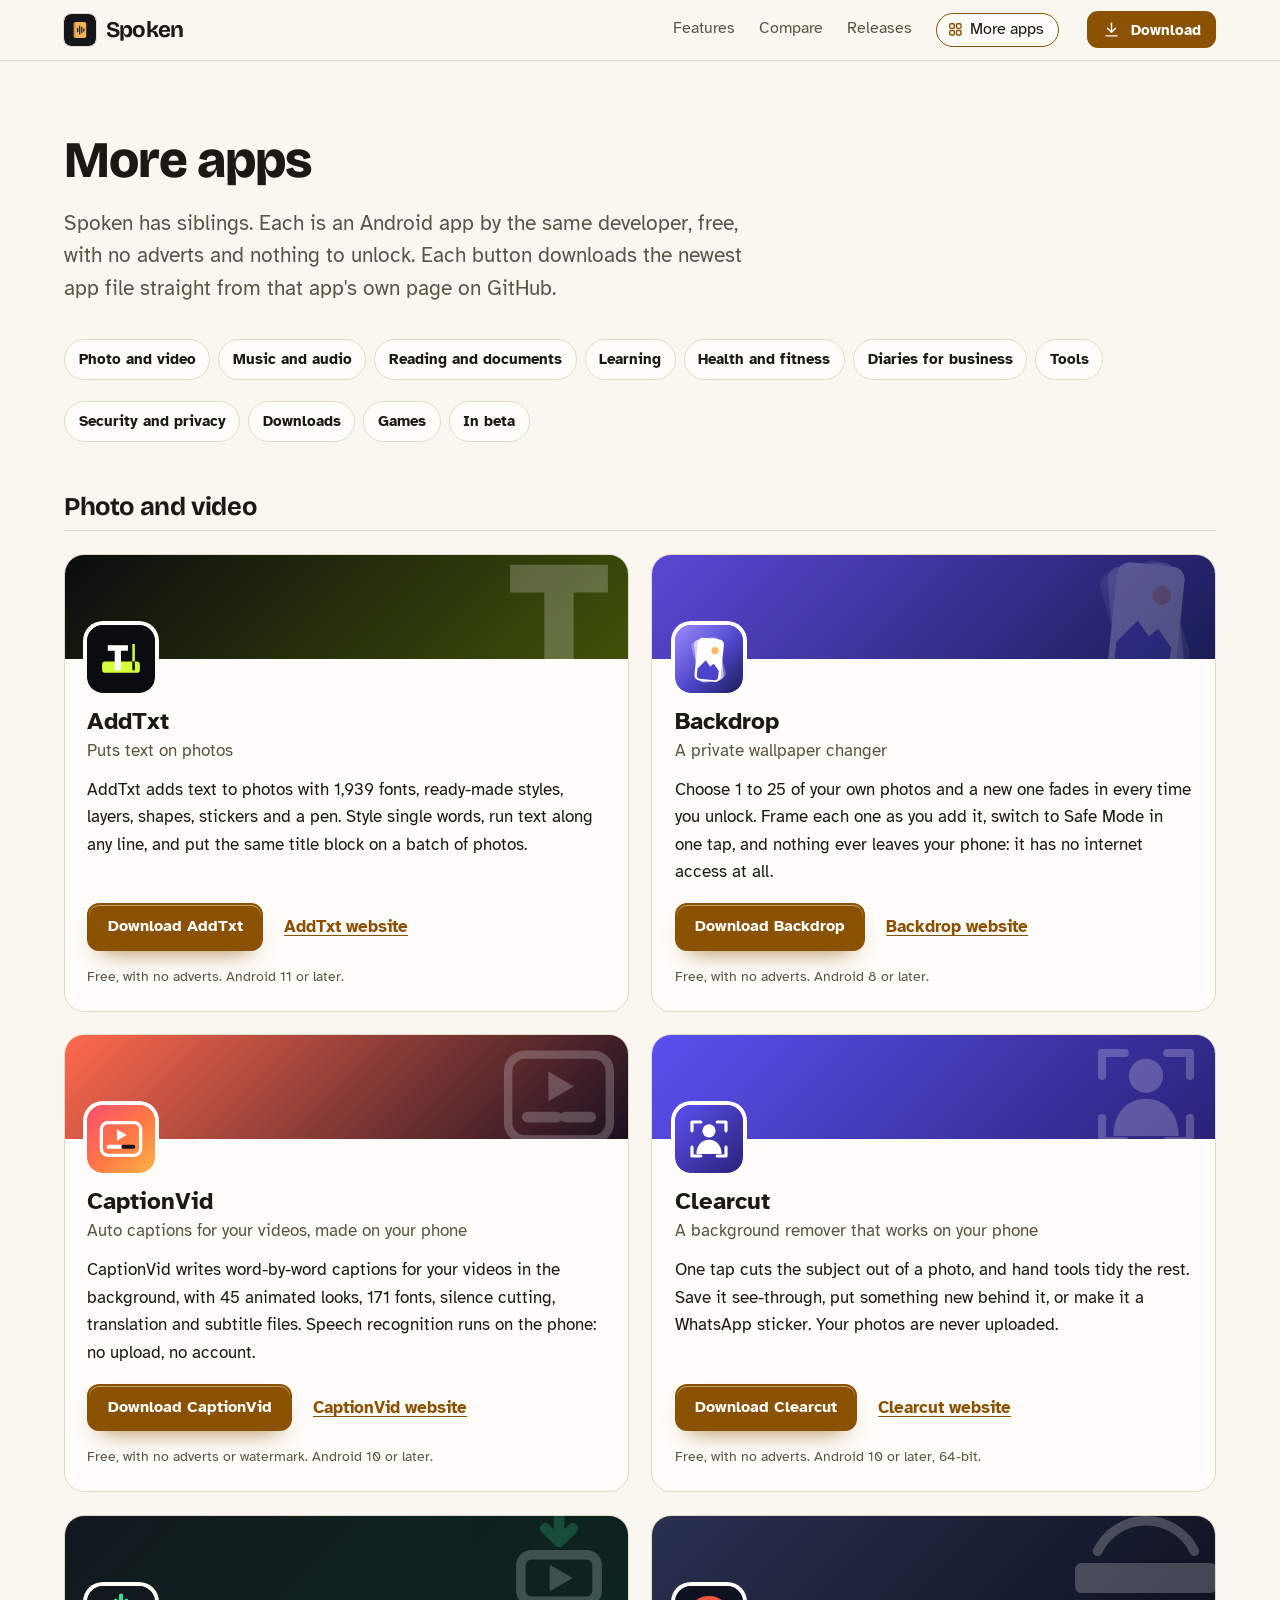
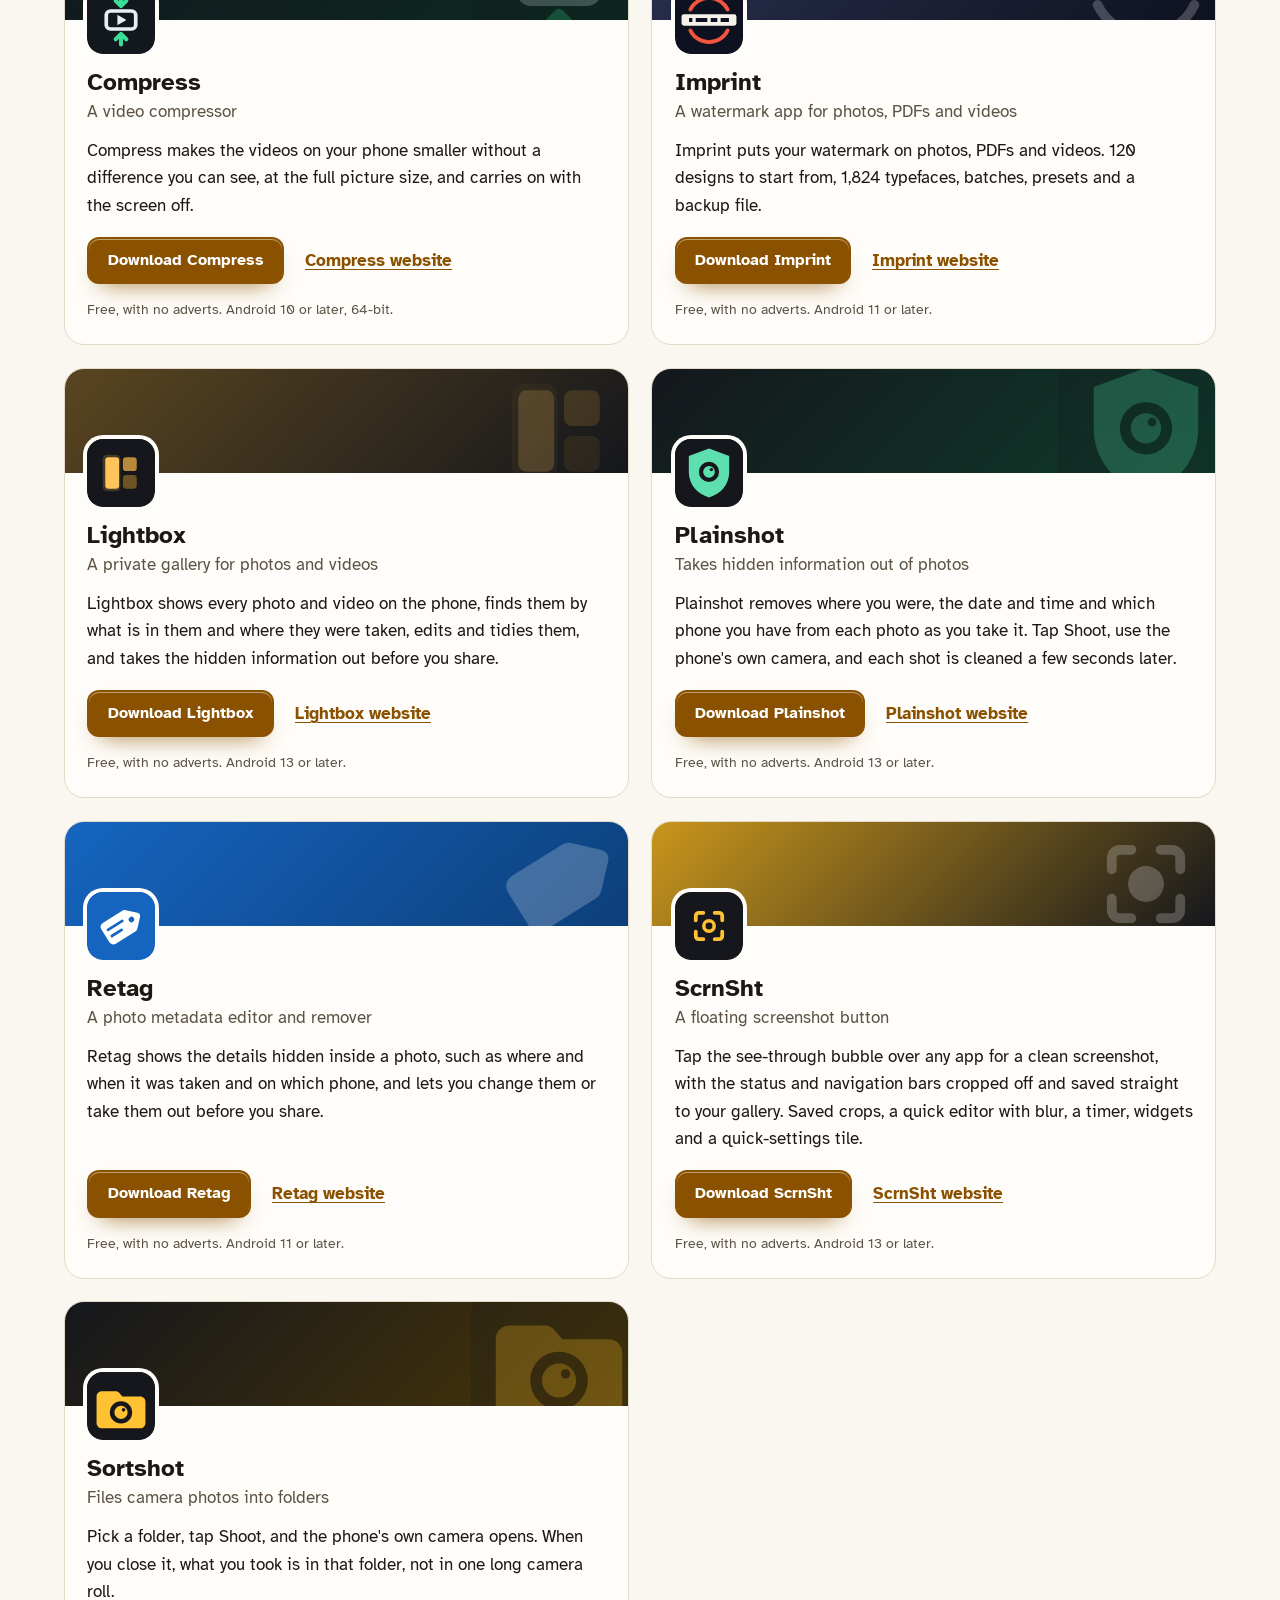
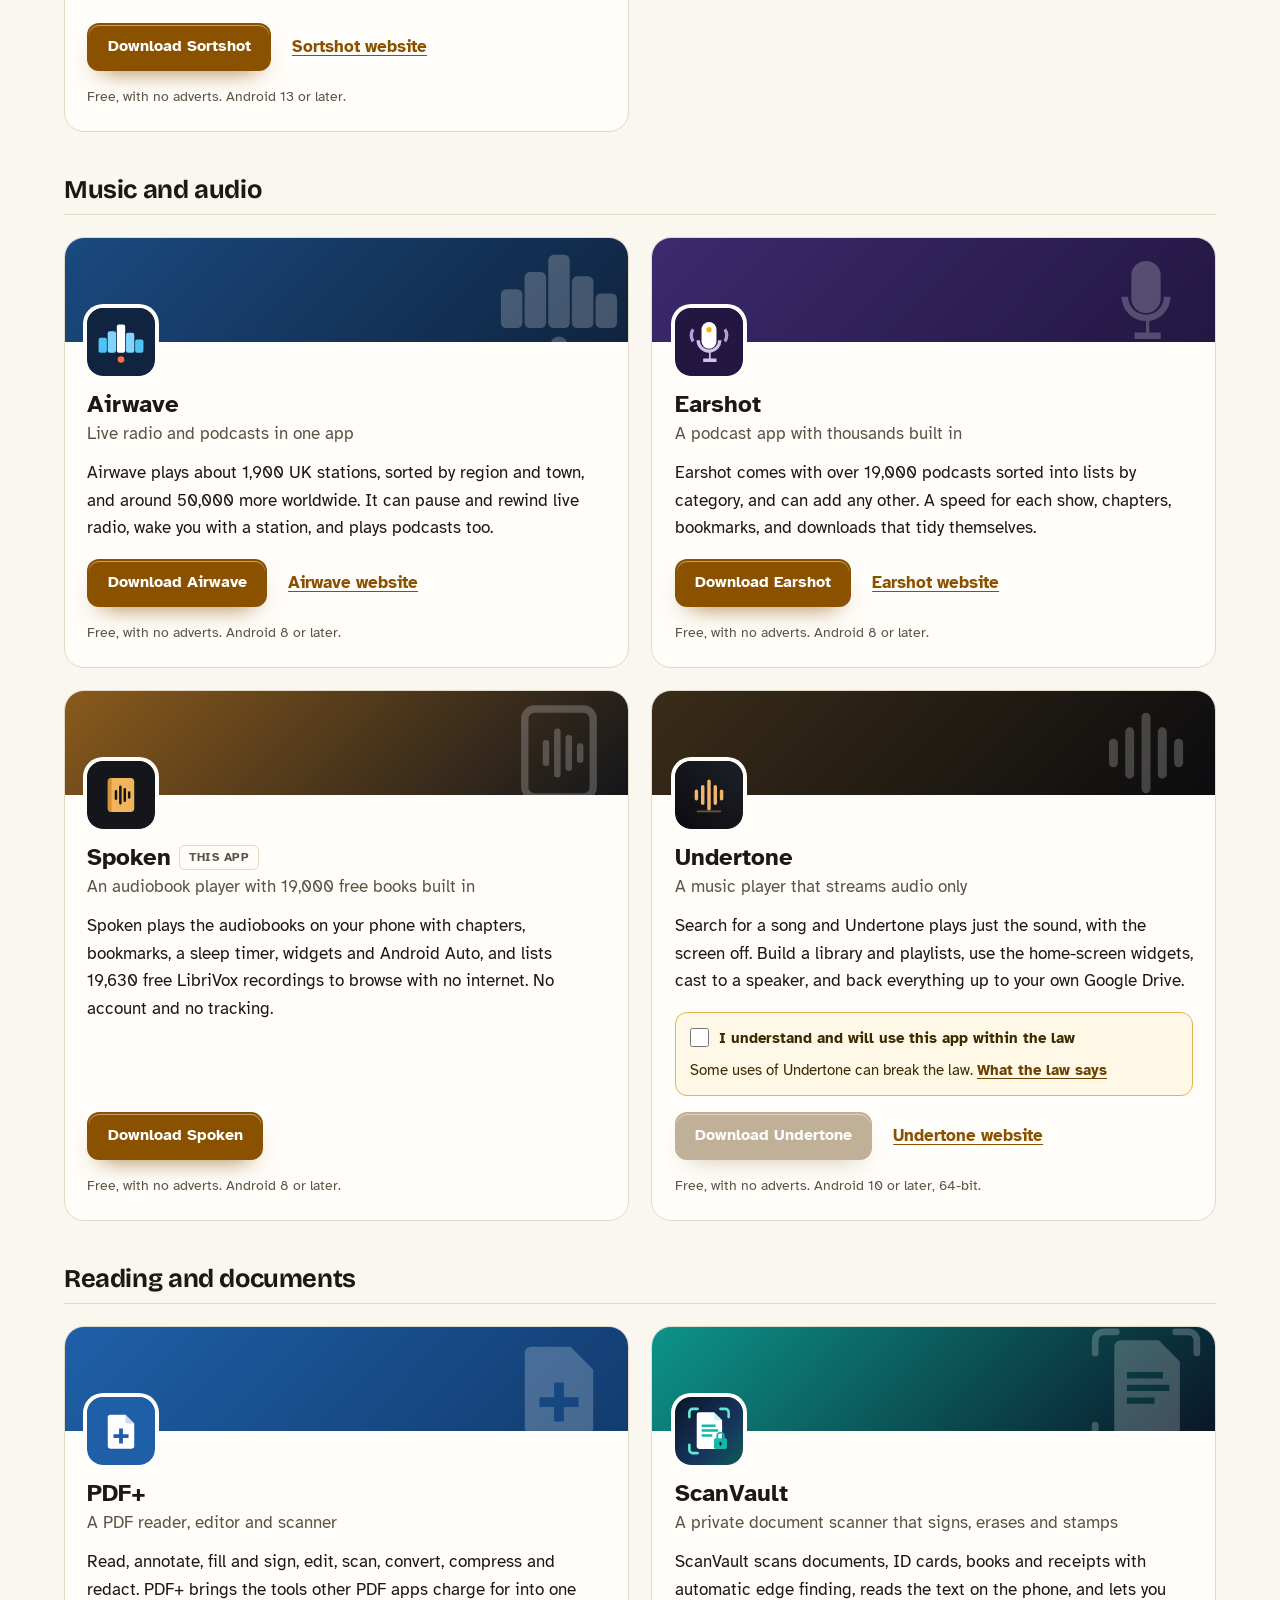
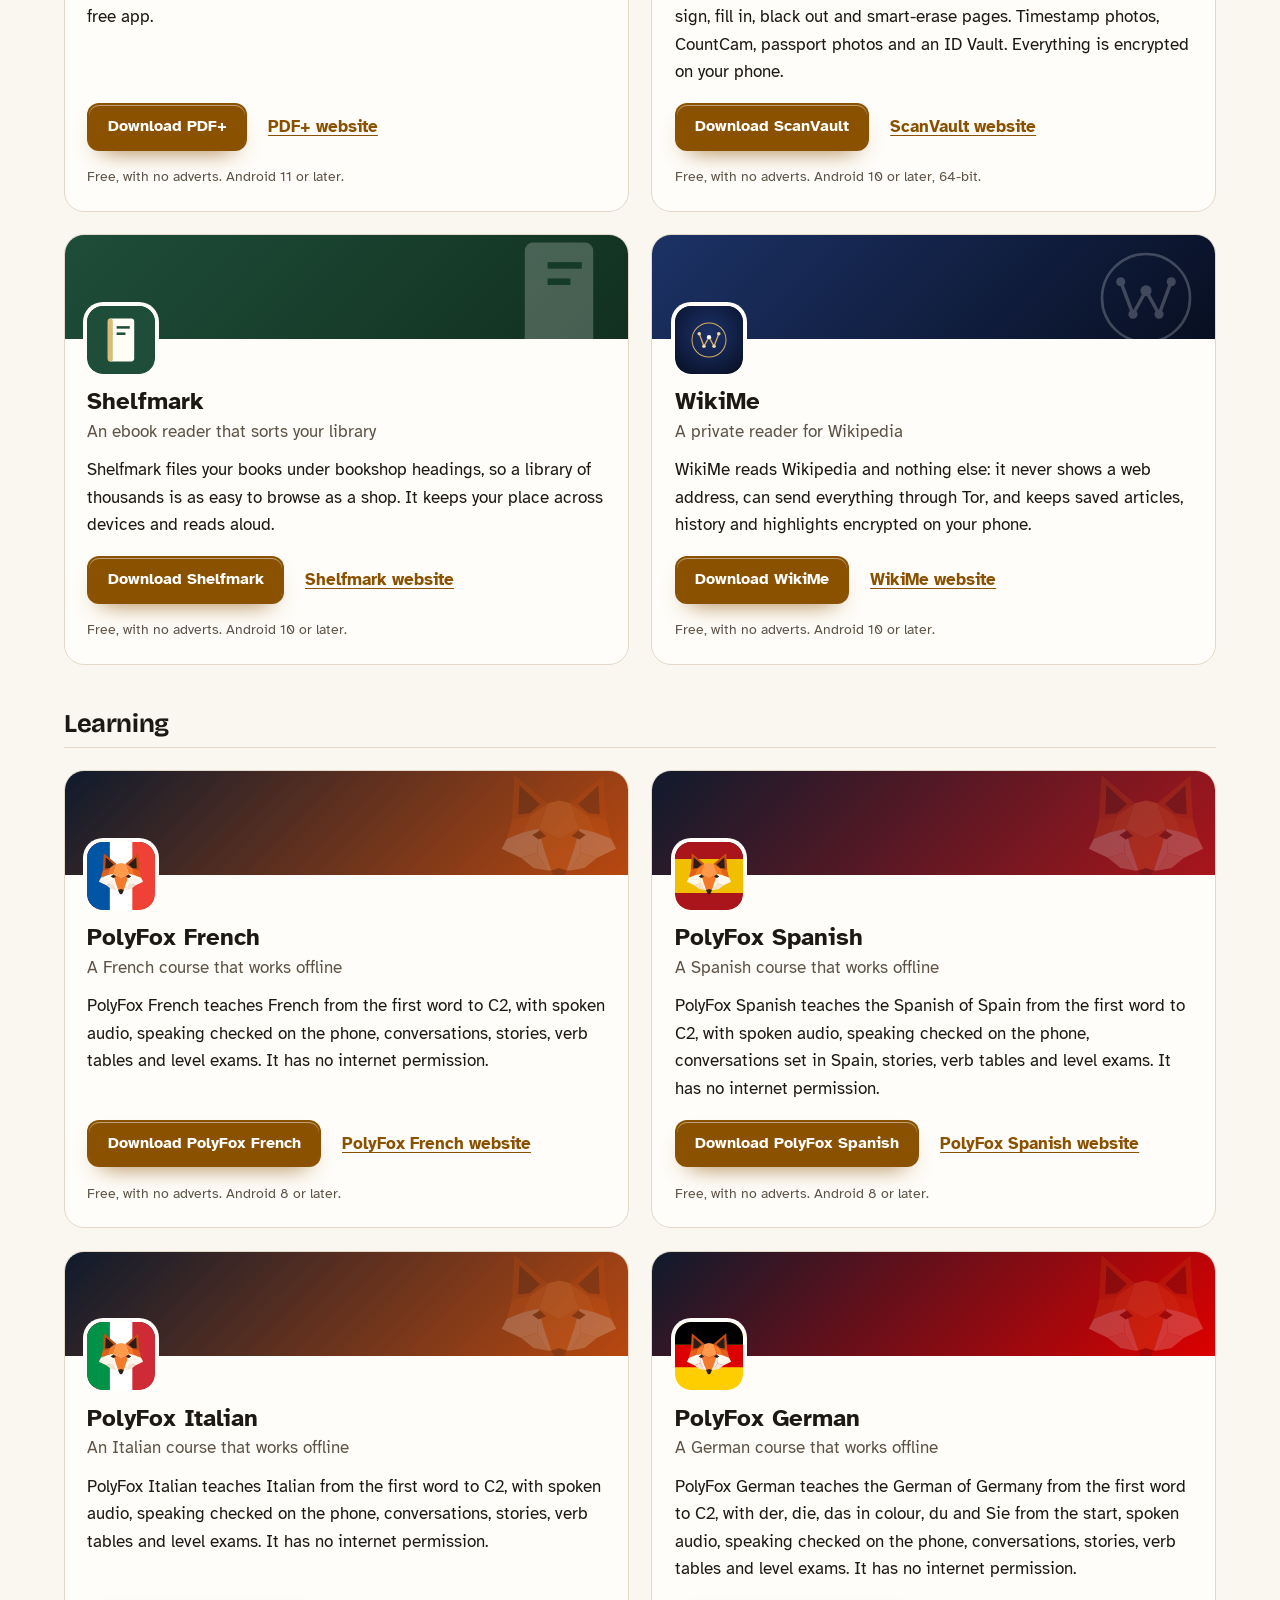
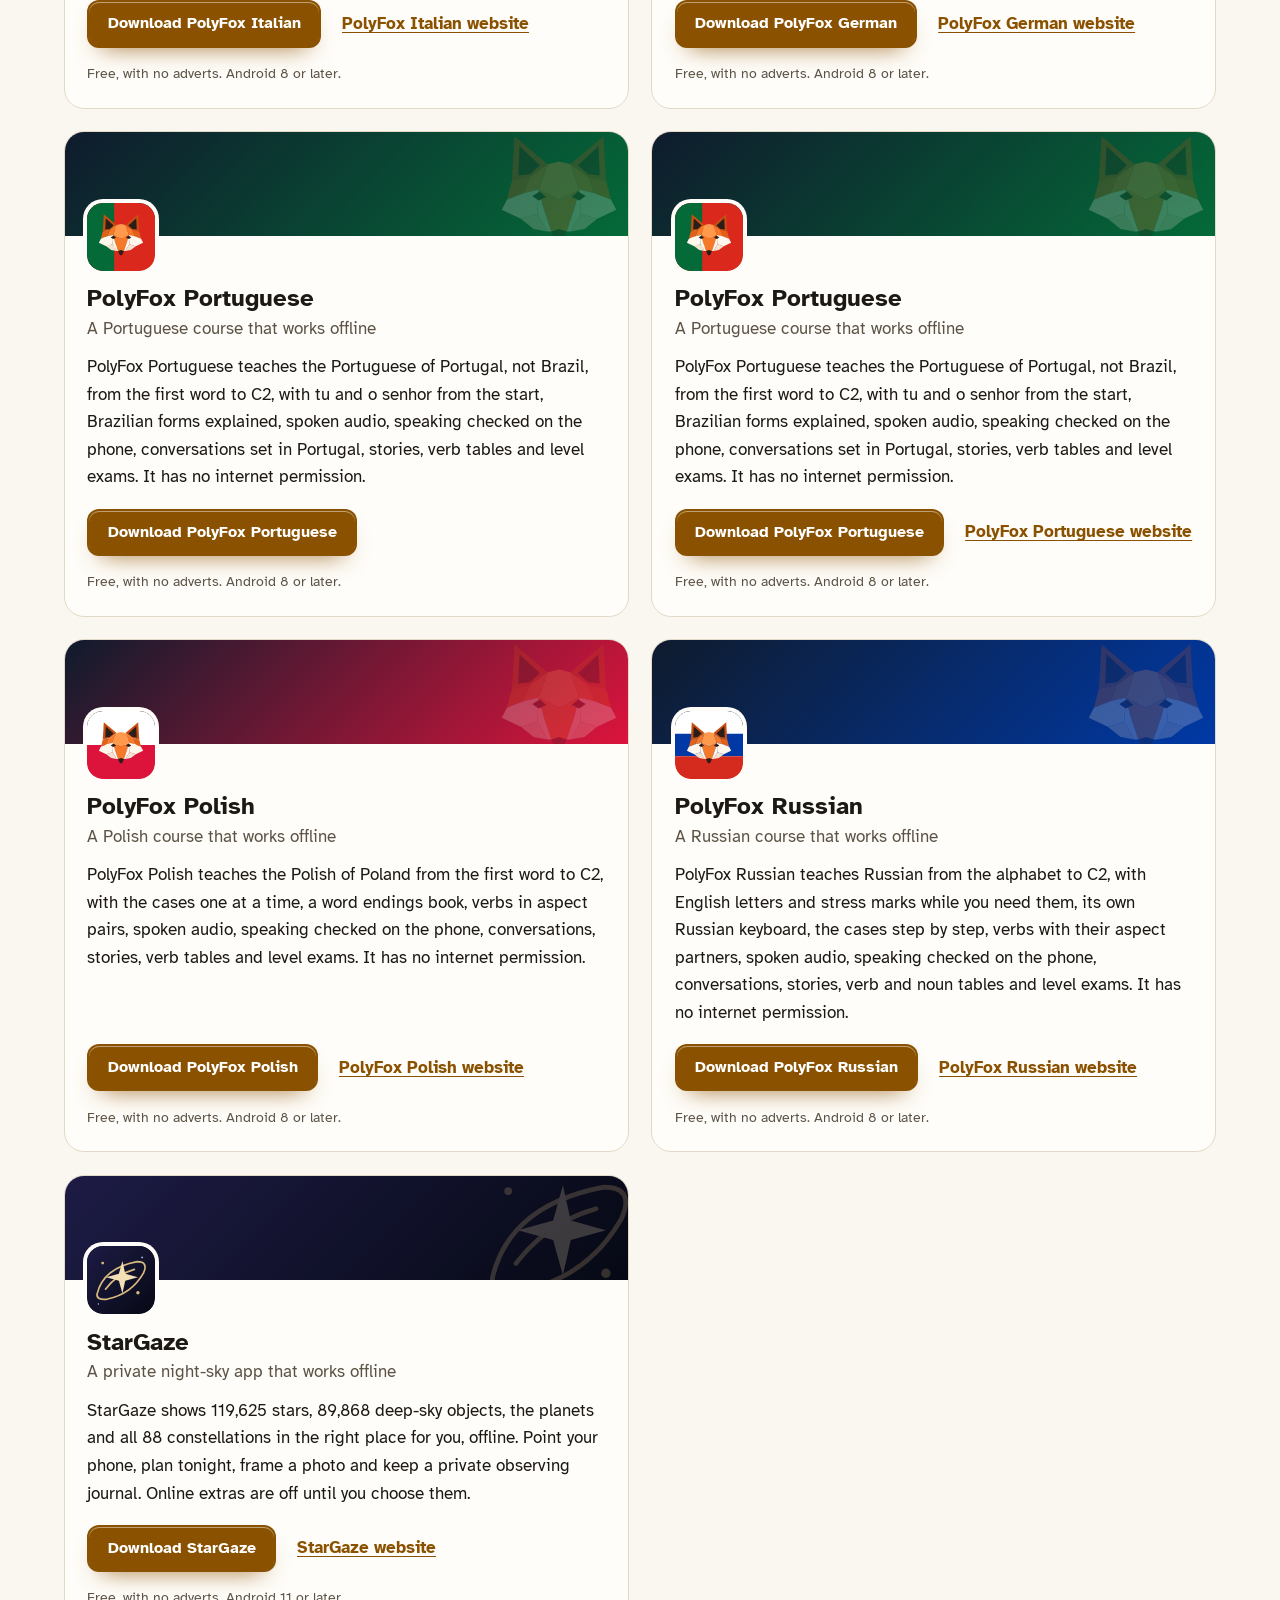
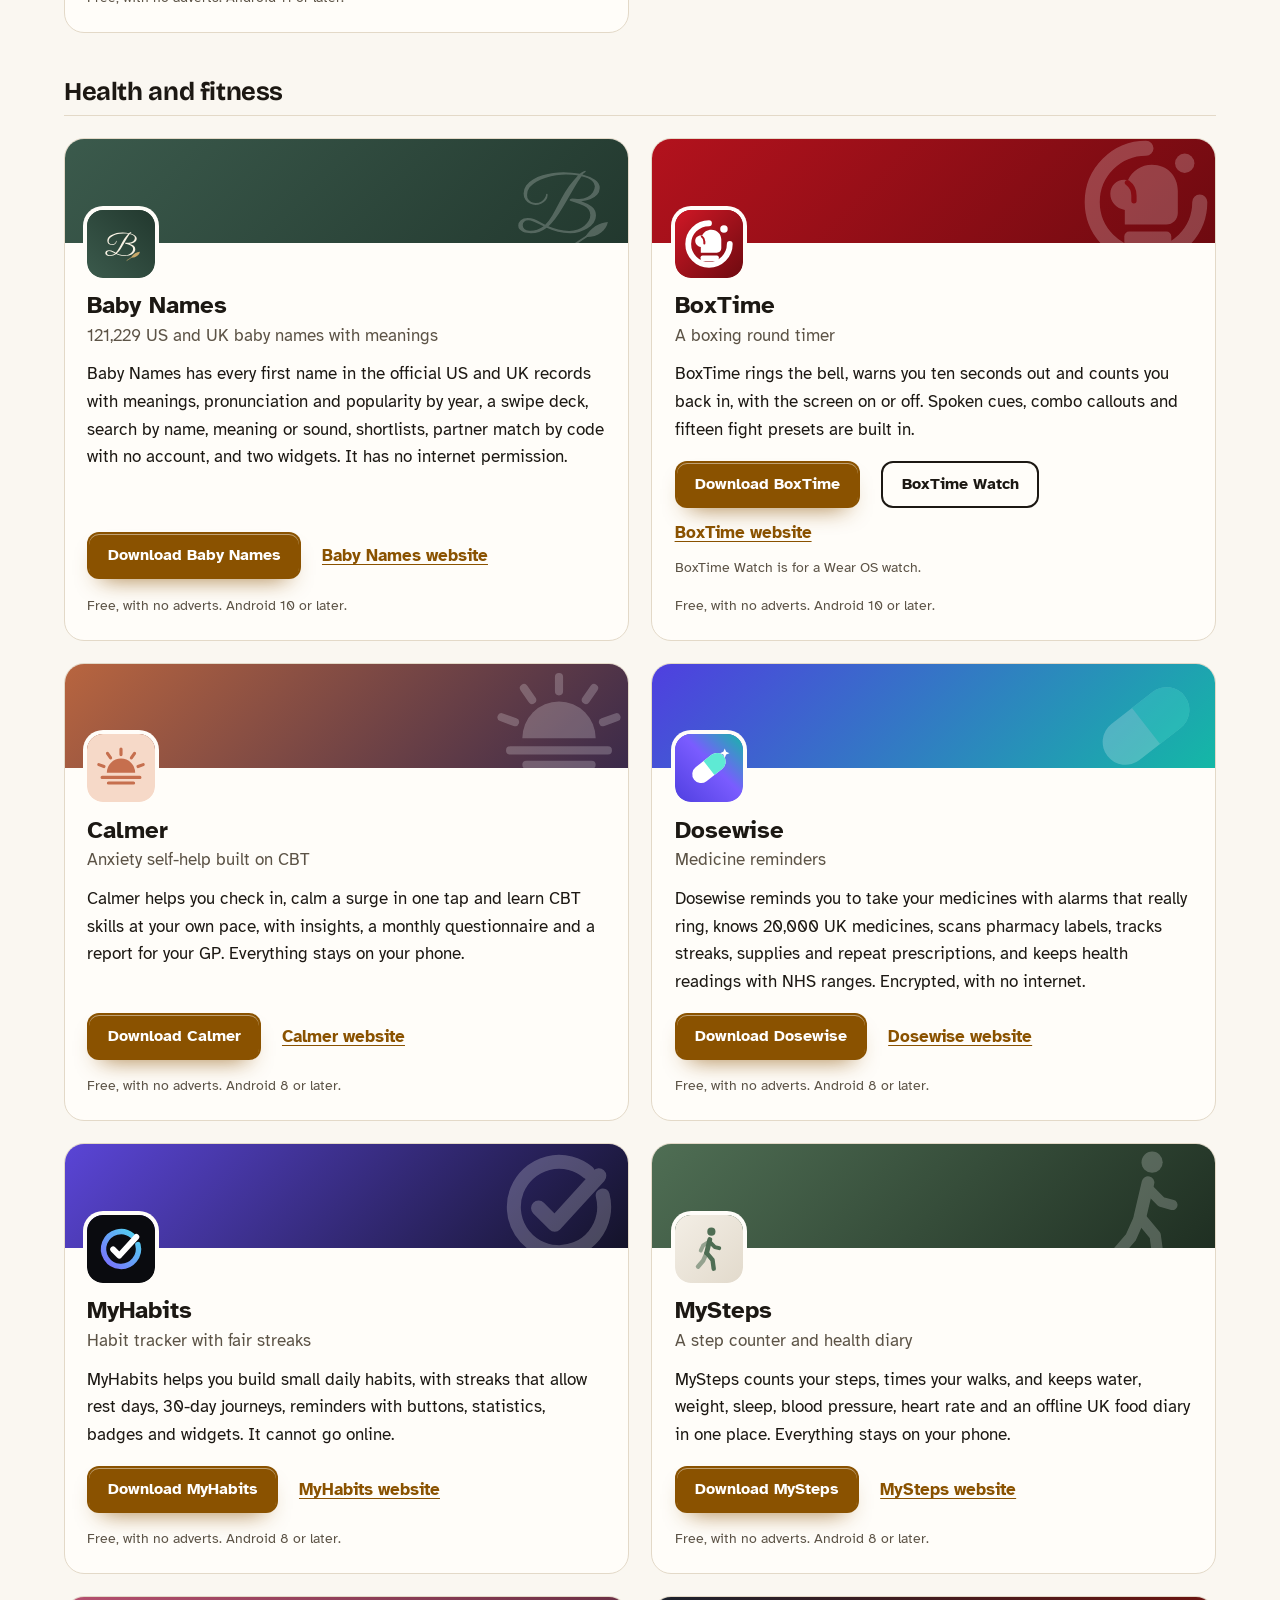
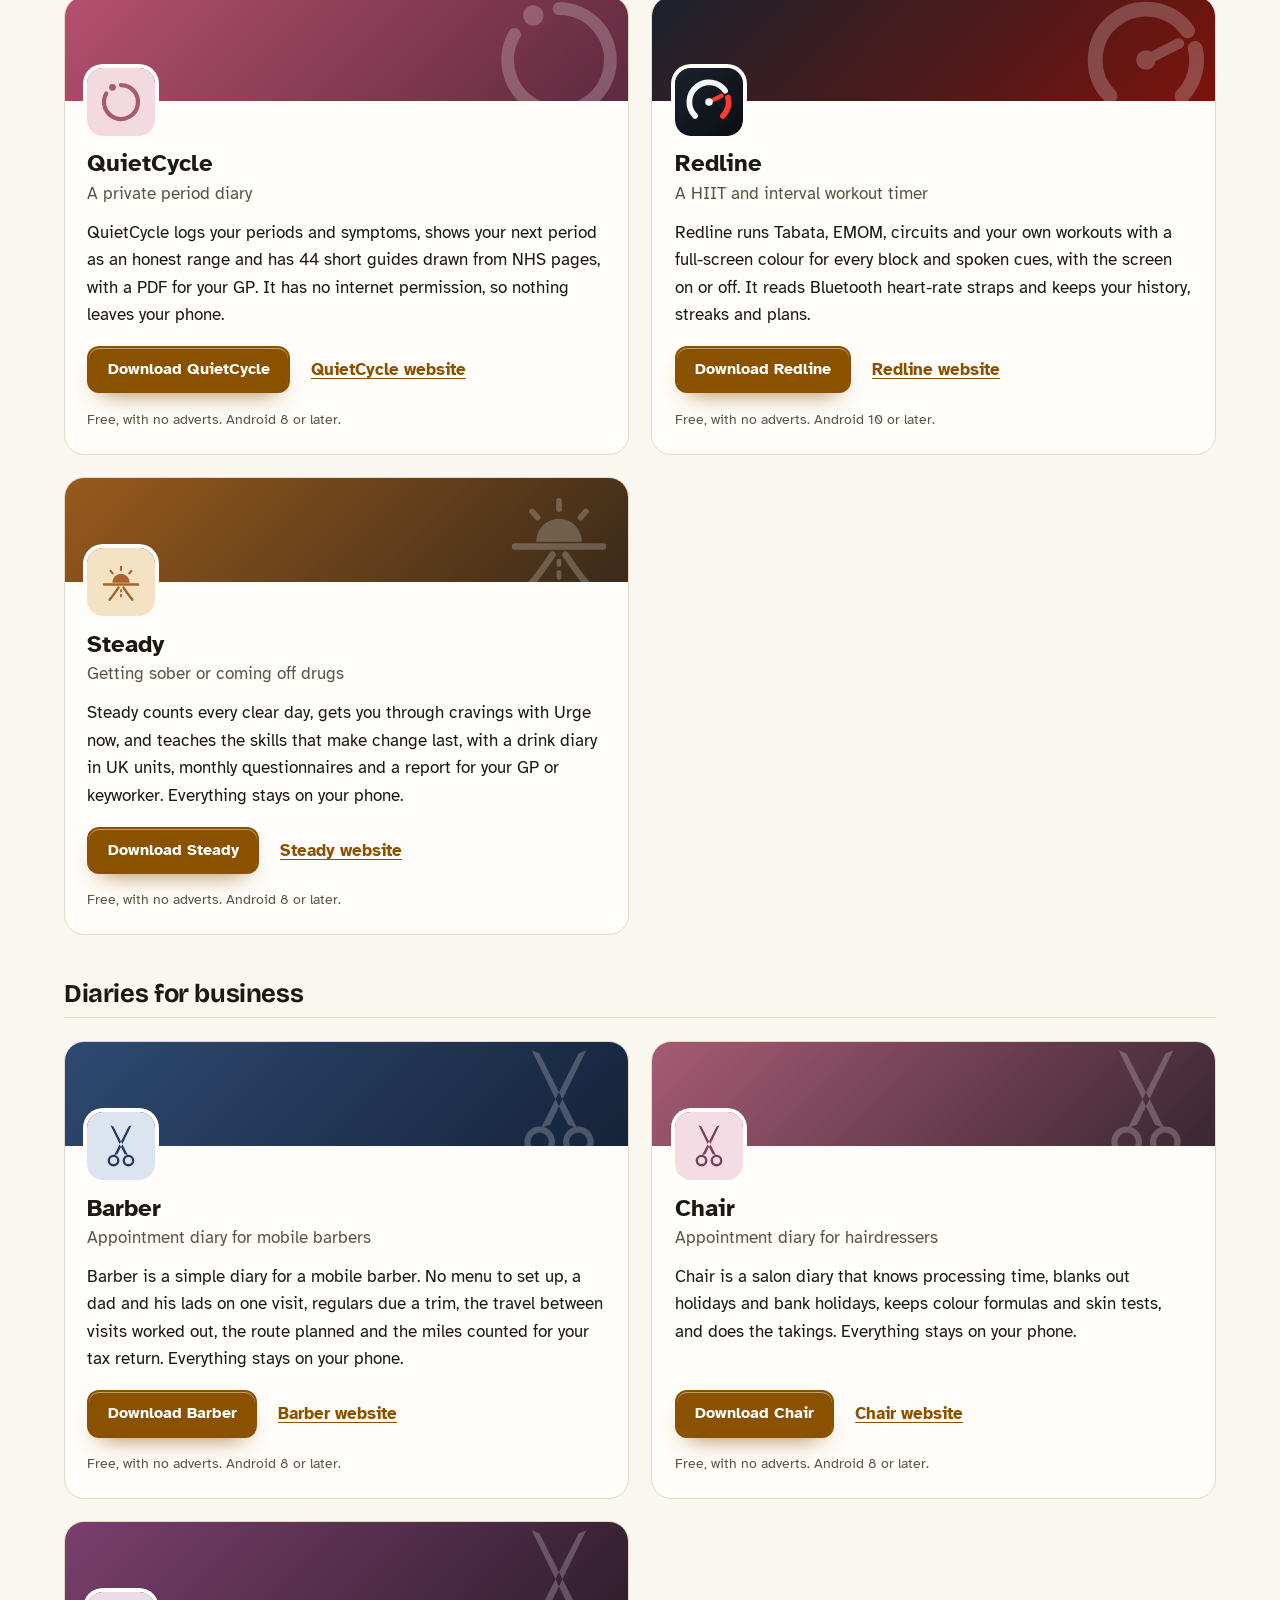
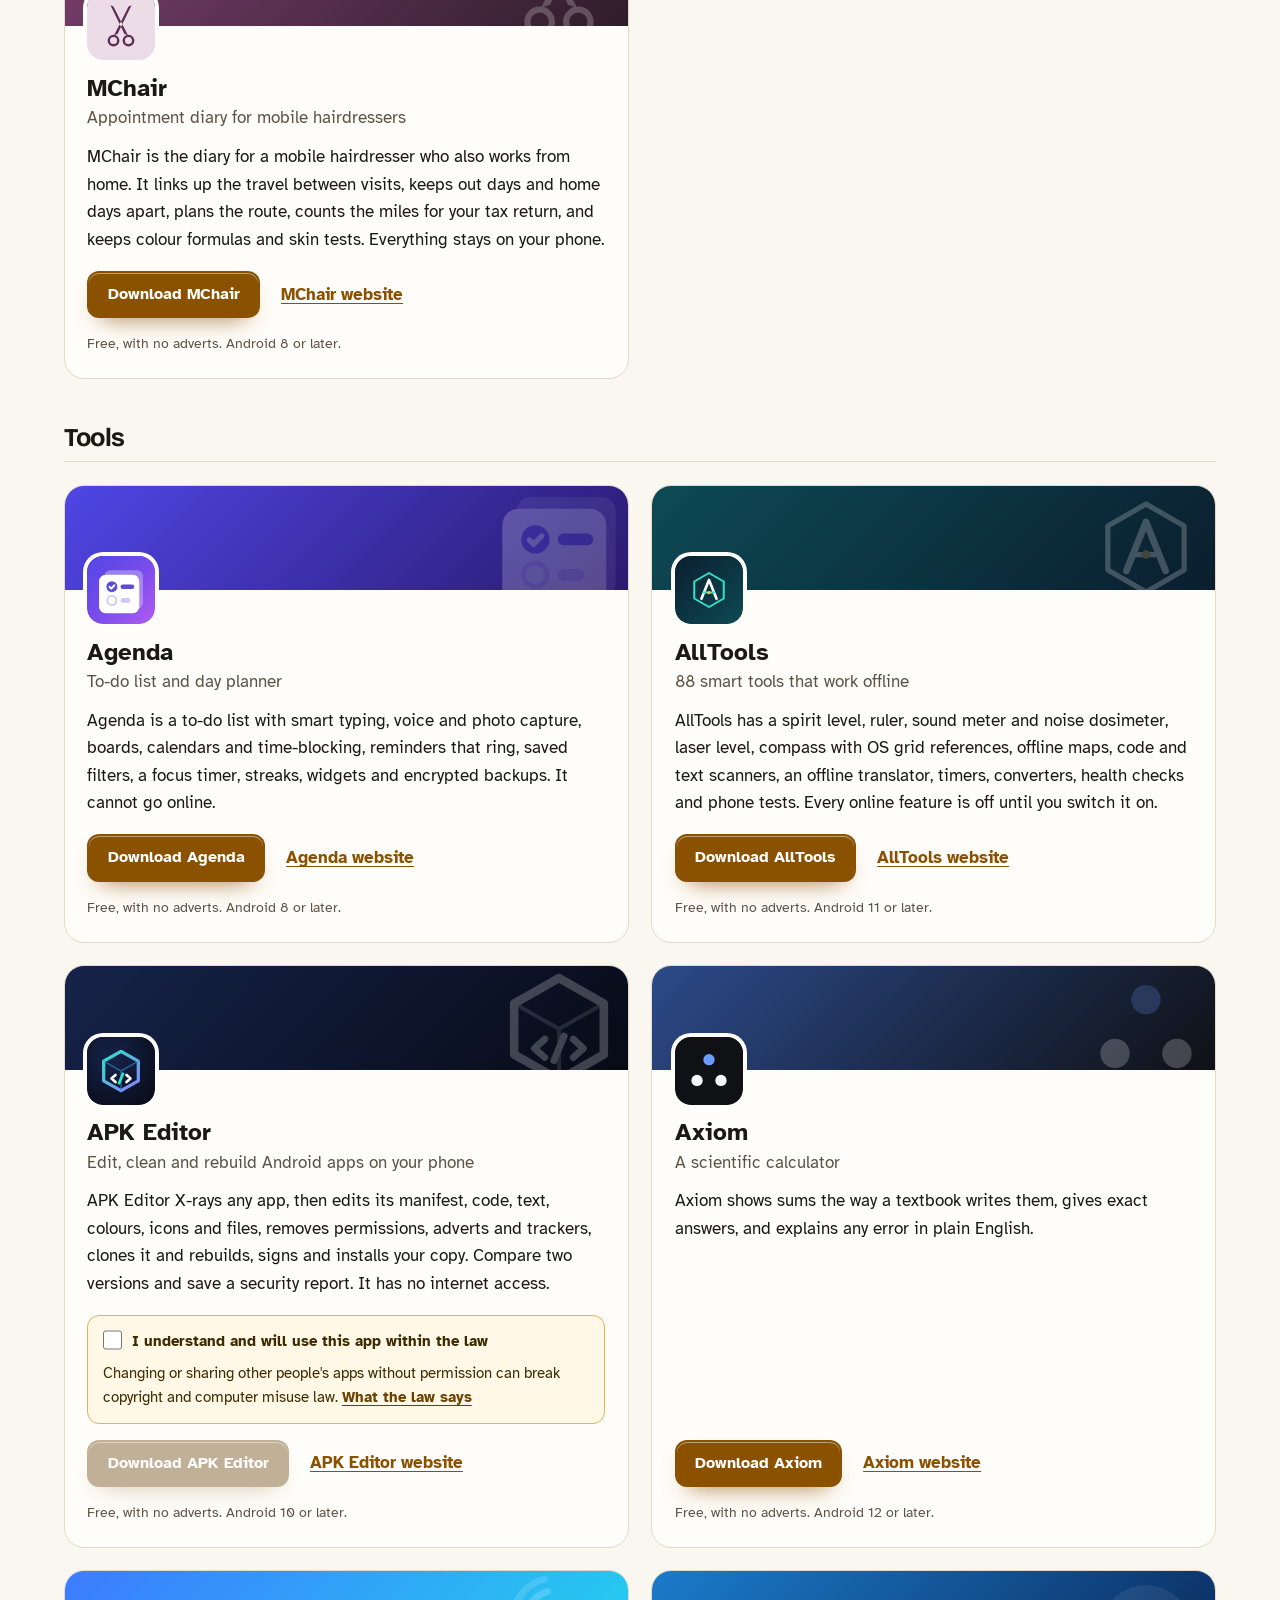
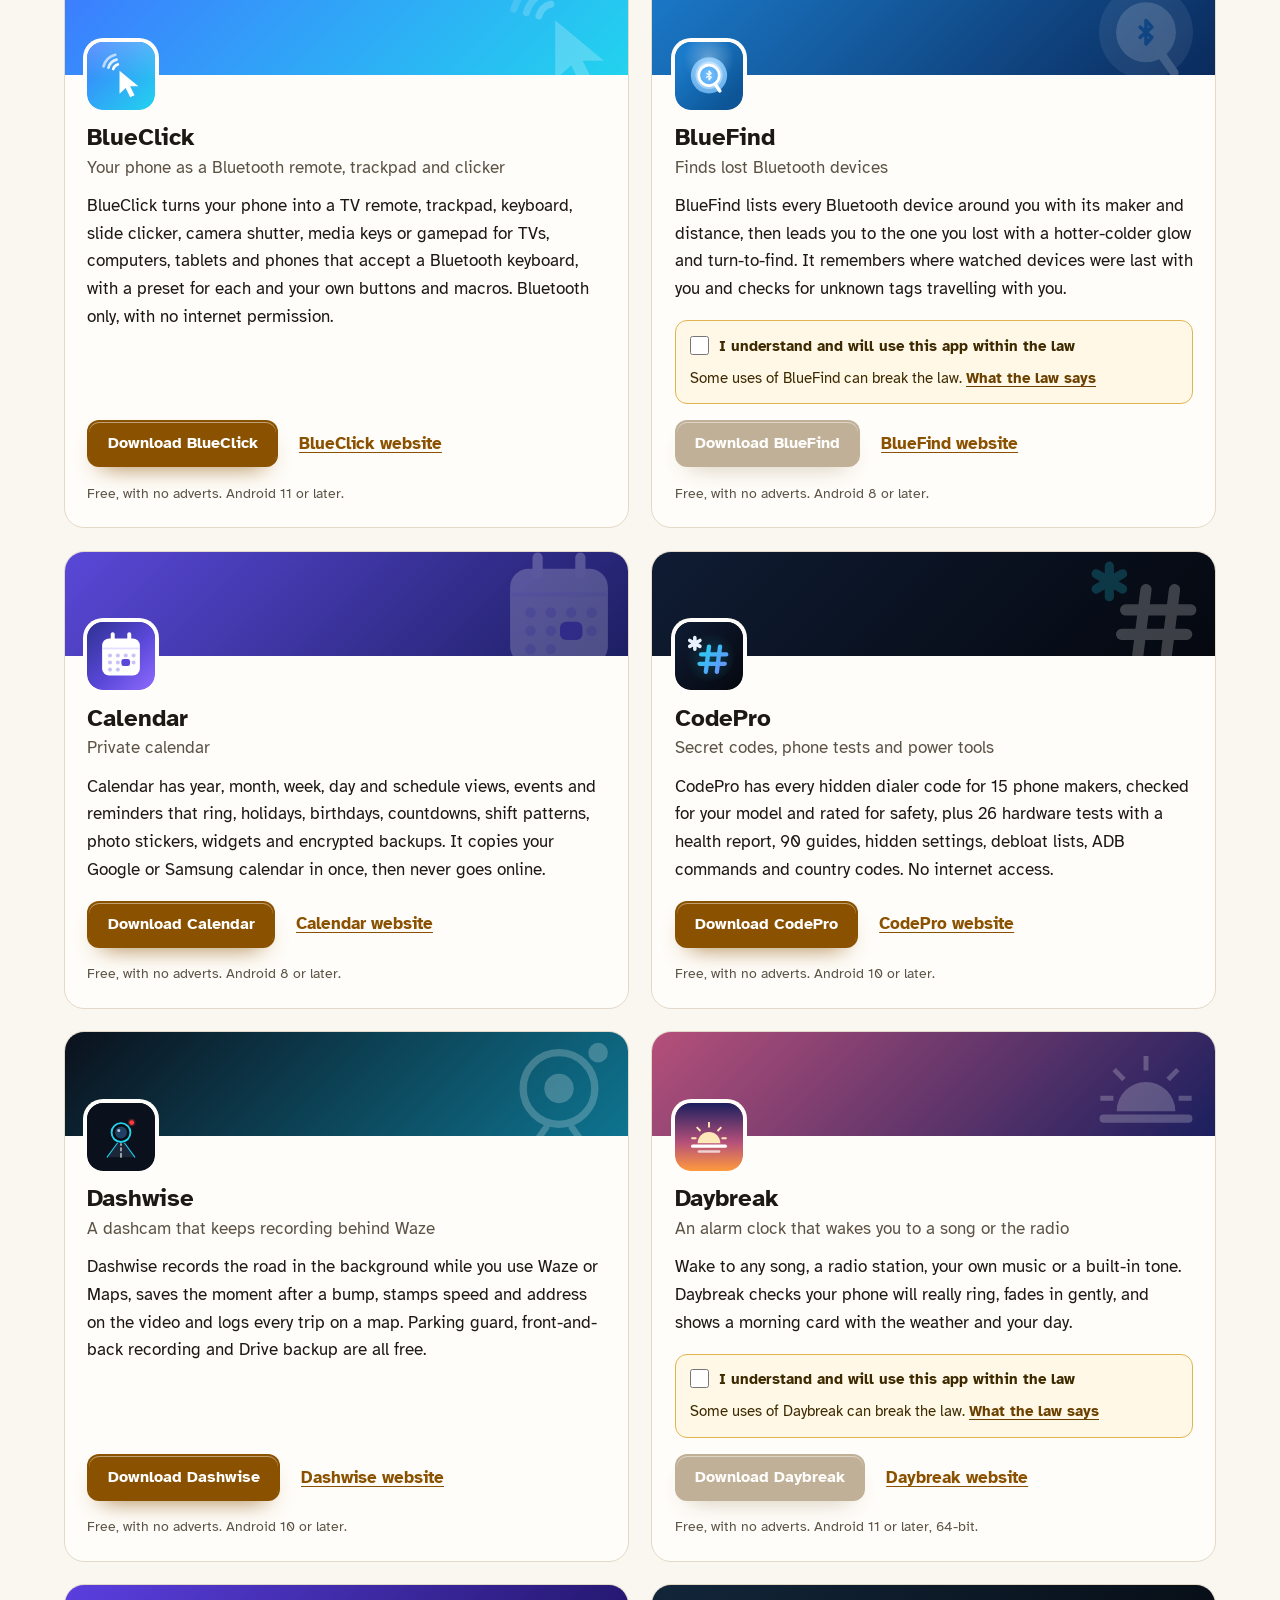
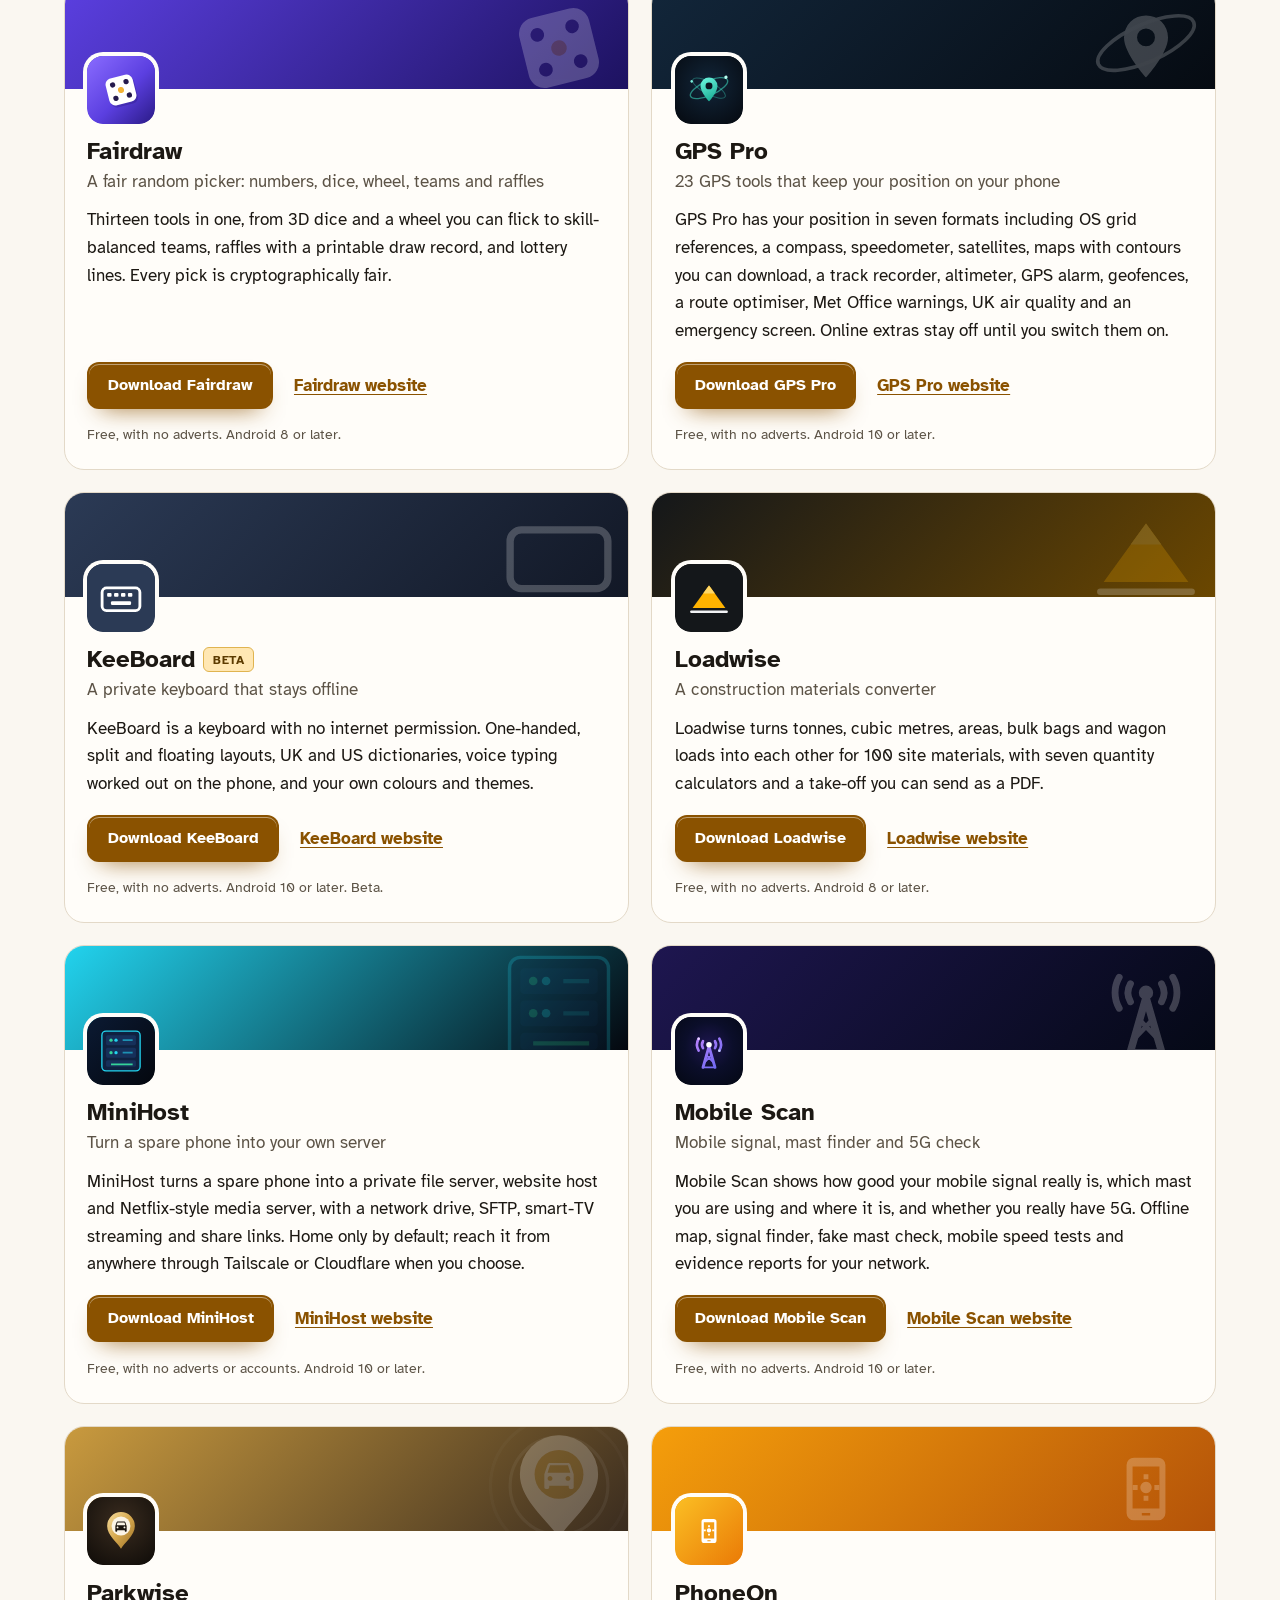
==== commit 993fb36e: "More apps: add BlueClick" ====
--- a/more-apps.html
+++ b/more-apps.html
@@ -4,7 +4,7 @@
 <meta charset="utf-8">
 <meta name="viewport" content="width=device-width, initial-scale=1">
 <title>More free Android apps from the maker of Spoken</title>
-<meta name="description" content="All 97 free Android apps from the maker of Spoken, in one list by category, each with its download and a link to its website.">
+<meta name="description" content="All 98 free Android apps from the maker of Spoken, in one list by category, each with its download and a link to its website.">
 <meta name="author" content="Jonathan Jackson">
 <link rel="canonical" href="https://customgpter.github.io/spoken/more-apps.html">
 <meta name="theme-color" content="#faf7f1" media="(prefers-color-scheme: light)">
@@ -12,7 +12,7 @@
 <meta property="og:type" content="website">
 <meta property="og:site_name" content="Spoken">
 <meta property="og:title" content="More free Android apps from the maker of Spoken">
-<meta property="og:description" content="All 97 free Android apps from the maker of Spoken, in one list by category, each with its download and a link to its website.">
+<meta property="og:description" content="All 98 free Android apps from the maker of Spoken, in one list by category, each with its download and a link to its website.">
 <meta property="og:url" content="https://customgpter.github.io/spoken/more-apps.html">
 <meta property="og:image" content="https://customgpter.github.io/spoken/assets/og.png">
 <meta property="og:image:width" content="1200">
@@ -26,7 +26,7 @@
 <link rel="preload" href="./assets/fonts/atkinson-hyperlegible-latin-400-normal.woff2" as="font" type="font/woff2" crossorigin>
 <link rel="stylesheet" href="./assets/site.css?v=1">
 <link rel="stylesheet" href="./assets/house.css?v=1">
-<script type="application/ld+json">{"@context":"https://schema.org","@type":"ItemList","name":"Apps from the maker of Spoken","url":"https://customgpter.github.io/spoken/more-apps.html","itemListElement":[{"@type":"ListItem","position":1,"name":"AddTxt","url":"https://customgpter.github.io/addtxt/"},{"@type":"ListItem","position":2,"name":"Backdrop","url":"https://customgpter.github.io/backdrop/"},{"@type":"ListItem","position":3,"name":"CaptionVid","url":"https://customgpter.github.io/captionvid/"},{"@type":"ListItem","position":4,"name":"Clearcut","url":"https://customgpter.github.io/clearcut/"},{"@type":"ListItem","position":5,"name":"Compress","url":"https://customgpter.github.io/compress/"},{"@type":"ListItem","position":6,"name":"Imprint","url":"https://customgpter.github.io/imprint/"},{"@type":"ListItem","position":7,"name":"Lightbox","url":"https://customgpter.github.io/lightbox/"},{"@type":"ListItem","position":8,"name":"Plainshot","url":"https://customgpter.github.io/plainshot/"},{"@type":"ListItem","position":9,"name":"Retag","url":"https://customgpter.github.io/retag/"},{"@type":"ListItem","position":10,"name":"ScrnSht","url":"https://customgpter.github.io/scrnsht/"},{"@type":"ListItem","position":11,"name":"Sortshot","url":"https://customgpter.github.io/sortshot/"},{"@type":"ListItem","position":12,"name":"Airwave","url":"https://customgpter.github.io/airwave/"},{"@type":"ListItem","position":13,"name":"Earshot","url":"https://customgpter.github.io/earshot/"},{"@type":"ListItem","position":14,"name":"Spoken","url":"https://customgpter.github.io/spoken/"},{"@type":"ListItem","position":15,"name":"Undertone","url":"https://customgpter.github.io/undertone/"},{"@type":"ListItem","position":16,"name":"PDF+","url":"https://customgpter.github.io/pdfplus/"},{"@type":"ListItem","position":17,"name":"ScanVault","url":"https://customgpter.github.io/scanvault/"},{"@type":"ListItem","position":18,"name":"Shelfmark","url":"https://customgpter.github.io/shelfmark/"},{"@type":"ListItem","position":19,"name":"WikiMe","url":"https://customgpter.github.io/wikime/"},{"@type":"ListItem","position":20,"name":"PolyFox French","url":"https://customgpter.github.io/polyfox/"},{"@type":"ListItem","position":21,"name":"PolyFox German","url":"https://customgpter.github.io/polyfox-german/"},{"@type":"ListItem","position":22,"name":"PolyFox Portuguese","url":"https://customgpter.github.io/polyfox-portuguese/"},{"@type":"ListItem","position":23,"name":"PolyFox Polish","url":"https://customgpter.github.io/polyfox-polish/"},{"@type":"ListItem","position":24,"name":"PolyFox Russian","url":"https://customgpter.github.io/polyfox-russian/"},{"@type":"ListItem","position":25,"name":"StarGaze","url":"https://customgpter.github.io/stargaze/"},{"@type":"ListItem","position":26,"name":"Baby Names","url":"https://customgpter.github.io/babynames/"},{"@type":"ListItem","position":27,"name":"BoxTime","url":"https://customgpter.github.io/boxtime/"},{"@type":"ListItem","position":28,"name":"Calmer","url":"https://customgpter.github.io/calmer/"},{"@type":"ListItem","position":29,"name":"Dosewise","url":"https://customgpter.github.io/dosewise/"},{"@type":"ListItem","position":30,"name":"MyHabits","url":"https://customgpter.github.io/myhabits/"},{"@type":"ListItem","position":31,"name":"MySteps","url":"https://customgpter.github.io/mysteps/"},{"@type":"ListItem","position":32,"name":"QuietCycle","url":"https://customgpter.github.io/quietcycle/"},{"@type":"ListItem","position":33,"name":"Redline","url":"https://customgpter.github.io/redline/"},{"@type":"ListItem","position":34,"name":"Steady","url":"https://customgpter.github.io/steady/"},{"@type":"ListItem","position":35,"name":"Barber","url":"https://customgpter.github.io/barber/"},{"@type":"ListItem","position":36,"name":"Chair","url":"https://customgpter.github.io/chair/"},{"@type":"ListItem","position":37,"name":"MChair","url":"https://customgpter.github.io/mchair/"},{"@type":"ListItem","position":38,"name":"Agenda","url":"https://customgpter.github.io/agenda/"},{"@type":"ListItem","position":39,"name":"AllTools","url":"https://customgpter.github.io/alltools/"},{"@type":"ListItem","position":40,"name":"APK Editor","url":"https://customgpter.github.io/apkeditor/"},{"@type":"ListItem","position":41,"name":"Axiom","url":"https://customgpter.github.io/axiom/"},{"@type":"ListItem","position":42,"name":"BlueFind","url":"https://customgpter.github.io/bluefind/"},{"@type":"ListItem","position":43,"name":"Calendar","url":"https://customgpter.github.io/calendar/"},{"@type":"ListItem","position":44,"name":"CodePro","url":"https://customgpter.github.io/codepro/"},{"@type":"ListItem","position":45,"name":"Dashwise","url":"https://customgpter.github.io/dashwise/"},{"@type":"ListItem","position":46,"name":"Daybreak","url":"https://customgpter.github.io/daybreak/"},{"@type":"ListItem","position":47,"name":"Fairdraw","url":"https://customgpter.github.io/fairdraw/"},{"@type":"ListItem","position":48,"name":"GPS Pro","url":"https://customgpter.github.io/gpspro/"},{"@type":"ListItem","position":49,"name":"KeeBoard","url":"https://customgpter.github.io/keeboard/"},{"@type":"ListItem","position":50,"name":"Loadwise","url":"https://customgpter.github.io/loadwise/"},{"@type":"ListItem","position":51,"name":"MiniHost","url":"https://customgpter.github.io/minihost/"},{"@type":"ListItem","position":52,"name":"Mobile Scan","url":"https://customgpter.github.io/mobilescan/"},{"@type":"ListItem","position":53,"name":"Parkwise","url":"https://customgpter.github.io/parkwise/"},{"@type":"ListItem","position":54,"name":"Pocketmind","url":"https://customgpter.github.io/pocketmind/"},{"@type":"ListItem","position":55,"name":"Refine","url":"https://customgpter.github.io/refine/"},{"@type":"ListItem","position":56,"name":"Shiftwise","url":"https://customgpter.github.io/shiftwise/"},{"@type":"ListItem","position":57,"name":"SimpleCalc","url":"https://customgpter.github.io/simplecalc/"},{"@type":"ListItem","position":58,"name":"Skyline","url":"https://customgpter.github.io/skyline/"},{"@type":"ListItem","position":59,"name":"Slipway","url":"https://customgpter.github.io/slipway/"},{"@type":"ListItem","position":60,"name":"Tagger","url":"https://customgpter.github.io/tagger/"},{"@type":"ListItem","position":61,"name":"TotalClean","url":"https://customgpter.github.io/totalclean/"},{"@type":"ListItem","position":62,"name":"TVLink","url":"https://customgpter.github.io/tvlink/"},{"@type":"ListItem","position":63,"name":"Unbox","url":"https://customgpter.github.io/unbox/"},{"@type":"ListItem","position":64,"name":"WhatsKeep","url":"https://customgpter.github.io/whatskeep/"},{"@type":"ListItem","position":65,"name":"WiFi Scan","url":"https://customgpter.github.io/wifiscan/"},{"@type":"ListItem","position":66,"name":"Auditly","url":"https://customgpter.github.io/auditly/"},{"@type":"ListItem","position":67,"name":"Backchannel","url":"https://customgpter.github.io/backchannel/"},{"@type":"ListItem","position":68,"name":"ENotes","url":"https://customgpter.github.io/enotes/"},{"@type":"ListItem","position":69,"name":"FindMe","url":"https://customgpter.github.io/findme/"},{"@type":"ListItem","position":70,"name":"iLock","url":"https://customgpter.github.io/ilock/"},{"@type":"ListItem","position":71,"name":"ImSafe","url":"https://customgpter.github.io/imsafe/"},{"@type":"ListItem","position":72,"name":"IShred","url":"https://customgpter.github.io/ishred/"},{"@type":"ListItem","position":73,"name":"LockBox","url":"https://customgpter.github.io/lockbox/"},{"@type":"ListItem","position":74,"name":"PassVault","url":"https://customgpter.github.io/passvault/"},{"@type":"ListItem","position":75,"name":"SpyFind","url":"https://customgpter.github.io/spyfind/"},{"@type":"ListItem","position":76,"name":"TextWipe","url":"https://customgpter.github.io/textwipe/"},{"@type":"ListItem","position":77,"name":"Tracewire","url":"https://customgpter.github.io/tracewire/"},{"@type":"ListItem","position":78,"name":"Vigil","url":"https://customgpter.github.io/vigil/"},{"@type":"ListItem","position":79,"name":"Grab","url":"https://customgpter.github.io/grab/"},{"@type":"ListItem","position":80,"name":"Swarm","url":"https://customgpter.github.io/swarm/"},{"@type":"ListItem","position":81,"name":"Plane Games","url":"https://customgpter.github.io/plane-games/"},{"@type":"ListItem","position":82,"name":"Ninefold","url":"https://customgpter.github.io/ninefold/"},{"@type":"ListItem","position":83,"name":"Cubewise","url":"https://customgpter.github.io/cubewise/"},{"@type":"ListItem","position":84,"name":"Tilewise","url":"https://customgpter.github.io/tilewise/"},{"@type":"ListItem","position":85,"name":"Letterwise","url":"https://customgpter.github.io/letterwise/"},{"@type":"ListItem","position":86,"name":"Kingside","url":"https://customgpter.github.io/kingside/"},{"@type":"ListItem","position":87,"name":"Deckhand","url":"https://customgpter.github.io/deckhand/"},{"@type":"ListItem","position":88,"name":"SNESForge","url":"https://customgpter.github.io/snesforge/"},{"@type":"ListItem","position":89,"name":"Fame Boy","url":"https://customgpter.github.io/fameboy/"},{"@type":"ListItem","position":90,"name":"PSPPro","url":"https://customgpter.github.io/psppro/"},{"@type":"ListItem","position":91,"name":"MegaGen","url":"https://customgpter.github.io/megagen/"},{"@type":"ListItem","position":92,"name":"QVR","url":"https://customgpter.github.io/qvr/"},{"@type":"ListItem","position":93,"name":"QVR Watch","url":"https://customgpter.github.io/qvr-watch/"},{"@type":"ListItem","position":94,"name":"QVRLite","url":"https://customgpter.github.io/qvrlite/"},{"@type":"ListItem","position":95,"name":"Onionz","url":"https://customgpter.github.io/onionz/"},{"@type":"ListItem","position":96,"name":"OnionzWeb","url":"https://customgpter.github.io/onionzweb/"}]}</script>
+<script type="application/ld+json">{"@context":"https://schema.org","@type":"ItemList","name":"Apps from the maker of Spoken","url":"https://customgpter.github.io/spoken/more-apps.html","itemListElement":[{"@type":"ListItem","position":1,"name":"AddTxt","url":"https://customgpter.github.io/addtxt/"},{"@type":"ListItem","position":2,"name":"Backdrop","url":"https://customgpter.github.io/backdrop/"},{"@type":"ListItem","position":3,"name":"CaptionVid","url":"https://customgpter.github.io/captionvid/"},{"@type":"ListItem","position":4,"name":"Clearcut","url":"https://customgpter.github.io/clearcut/"},{"@type":"ListItem","position":5,"name":"Compress","url":"https://customgpter.github.io/compress/"},{"@type":"ListItem","position":6,"name":"Imprint","url":"https://customgpter.github.io/imprint/"},{"@type":"ListItem","position":7,"name":"Lightbox","url":"https://customgpter.github.io/lightbox/"},{"@type":"ListItem","position":8,"name":"Plainshot","url":"https://customgpter.github.io/plainshot/"},{"@type":"ListItem","position":9,"name":"Retag","url":"https://customgpter.github.io/retag/"},{"@type":"ListItem","position":10,"name":"ScrnSht","url":"https://customgpter.github.io/scrnsht/"},{"@type":"ListItem","position":11,"name":"Sortshot","url":"https://customgpter.github.io/sortshot/"},{"@type":"ListItem","position":12,"name":"Airwave","url":"https://customgpter.github.io/airwave/"},{"@type":"ListItem","position":13,"name":"Earshot","url":"https://customgpter.github.io/earshot/"},{"@type":"ListItem","position":14,"name":"Spoken","url":"https://customgpter.github.io/spoken/"},{"@type":"ListItem","position":15,"name":"Undertone","url":"https://customgpter.github.io/undertone/"},{"@type":"ListItem","position":16,"name":"PDF+","url":"https://customgpter.github.io/pdfplus/"},{"@type":"ListItem","position":17,"name":"ScanVault","url":"https://customgpter.github.io/scanvault/"},{"@type":"ListItem","position":18,"name":"Shelfmark","url":"https://customgpter.github.io/shelfmark/"},{"@type":"ListItem","position":19,"name":"WikiMe","url":"https://customgpter.github.io/wikime/"},{"@type":"ListItem","position":20,"name":"PolyFox French","url":"https://customgpter.github.io/polyfox/"},{"@type":"ListItem","position":21,"name":"PolyFox German","url":"https://customgpter.github.io/polyfox-german/"},{"@type":"ListItem","position":22,"name":"PolyFox Portuguese","url":"https://customgpter.github.io/polyfox-portuguese/"},{"@type":"ListItem","position":23,"name":"PolyFox Polish","url":"https://customgpter.github.io/polyfox-polish/"},{"@type":"ListItem","position":24,"name":"PolyFox Russian","url":"https://customgpter.github.io/polyfox-russian/"},{"@type":"ListItem","position":25,"name":"StarGaze","url":"https://customgpter.github.io/stargaze/"},{"@type":"ListItem","position":26,"name":"Baby Names","url":"https://customgpter.github.io/babynames/"},{"@type":"ListItem","position":27,"name":"BoxTime","url":"https://customgpter.github.io/boxtime/"},{"@type":"ListItem","position":28,"name":"Calmer","url":"https://customgpter.github.io/calmer/"},{"@type":"ListItem","position":29,"name":"Dosewise","url":"https://customgpter.github.io/dosewise/"},{"@type":"ListItem","position":30,"name":"MyHabits","url":"https://customgpter.github.io/myhabits/"},{"@type":"ListItem","position":31,"name":"MySteps","url":"https://customgpter.github.io/mysteps/"},{"@type":"ListItem","position":32,"name":"QuietCycle","url":"https://customgpter.github.io/quietcycle/"},{"@type":"ListItem","position":33,"name":"Redline","url":"https://customgpter.github.io/redline/"},{"@type":"ListItem","position":34,"name":"Steady","url":"https://customgpter.github.io/steady/"},{"@type":"ListItem","position":35,"name":"Barber","url":"https://customgpter.github.io/barber/"},{"@type":"ListItem","position":36,"name":"Chair","url":"https://customgpter.github.io/chair/"},{"@type":"ListItem","position":37,"name":"MChair","url":"https://customgpter.github.io/mchair/"},{"@type":"ListItem","position":38,"name":"Agenda","url":"https://customgpter.github.io/agenda/"},{"@type":"ListItem","position":39,"name":"AllTools","url":"https://customgpter.github.io/alltools/"},{"@type":"ListItem","position":40,"name":"APK Editor","url":"https://customgpter.github.io/apkeditor/"},{"@type":"ListItem","position":41,"name":"Axiom","url":"https://customgpter.github.io/axiom/"},{"@type":"ListItem","position":42,"name":"BlueClick","url":"https://customgpter.github.io/blueclick/"},{"@type":"ListItem","position":43,"name":"BlueFind","url":"https://customgpter.github.io/bluefind/"},{"@type":"ListItem","position":44,"name":"Calendar","url":"https://customgpter.github.io/calendar/"},{"@type":"ListItem","position":45,"name":"CodePro","url":"https://customgpter.github.io/codepro/"},{"@type":"ListItem","position":46,"name":"Dashwise","url":"https://customgpter.github.io/dashwise/"},{"@type":"ListItem","position":47,"name":"Daybreak","url":"https://customgpter.github.io/daybreak/"},{"@type":"ListItem","position":48,"name":"Fairdraw","url":"https://customgpter.github.io/fairdraw/"},{"@type":"ListItem","position":49,"name":"GPS Pro","url":"https://customgpter.github.io/gpspro/"},{"@type":"ListItem","position":50,"name":"KeeBoard","url":"https://customgpter.github.io/keeboard/"},{"@type":"ListItem","position":51,"name":"Loadwise","url":"https://customgpter.github.io/loadwise/"},{"@type":"ListItem","position":52,"name":"MiniHost","url":"https://customgpter.github.io/minihost/"},{"@type":"ListItem","position":53,"name":"Mobile Scan","url":"https://customgpter.github.io/mobilescan/"},{"@type":"ListItem","position":54,"name":"Parkwise","url":"https://customgpter.github.io/parkwise/"},{"@type":"ListItem","position":55,"name":"Pocketmind","url":"https://customgpter.github.io/pocketmind/"},{"@type":"ListItem","position":56,"name":"Refine","url":"https://customgpter.github.io/refine/"},{"@type":"ListItem","position":57,"name":"Shiftwise","url":"https://customgpter.github.io/shiftwise/"},{"@type":"ListItem","position":58,"name":"SimpleCalc","url":"https://customgpter.github.io/simplecalc/"},{"@type":"ListItem","position":59,"name":"Skyline","url":"https://customgpter.github.io/skyline/"},{"@type":"ListItem","position":60,"name":"Slipway","url":"https://customgpter.github.io/slipway/"},{"@type":"ListItem","position":61,"name":"Tagger","url":"https://customgpter.github.io/tagger/"},{"@type":"ListItem","position":62,"name":"TotalClean","url":"https://customgpter.github.io/totalclean/"},{"@type":"ListItem","position":63,"name":"TVLink","url":"https://customgpter.github.io/tvlink/"},{"@type":"ListItem","position":64,"name":"Unbox","url":"https://customgpter.github.io/unbox/"},{"@type":"ListItem","position":65,"name":"WhatsKeep","url":"https://customgpter.github.io/whatskeep/"},{"@type":"ListItem","position":66,"name":"WiFi Scan","url":"https://customgpter.github.io/wifiscan/"},{"@type":"ListItem","position":67,"name":"Auditly","url":"https://customgpter.github.io/auditly/"},{"@type":"ListItem","position":68,"name":"Backchannel","url":"https://customgpter.github.io/backchannel/"},{"@type":"ListItem","position":69,"name":"ENotes","url":"https://customgpter.github.io/enotes/"},{"@type":"ListItem","position":70,"name":"FindMe","url":"https://customgpter.github.io/findme/"},{"@type":"ListItem","position":71,"name":"iLock","url":"https://customgpter.github.io/ilock/"},{"@type":"ListItem","position":72,"name":"ImSafe","url":"https://customgpter.github.io/imsafe/"},{"@type":"ListItem","position":73,"name":"IShred","url":"https://customgpter.github.io/ishred/"},{"@type":"ListItem","position":74,"name":"LockBox","url":"https://customgpter.github.io/lockbox/"},{"@type":"ListItem","position":75,"name":"PassVault","url":"https://customgpter.github.io/passvault/"},{"@type":"ListItem","position":76,"name":"SpyFind","url":"https://customgpter.github.io/spyfind/"},{"@type":"ListItem","position":77,"name":"TextWipe","url":"https://customgpter.github.io/textwipe/"},{"@type":"ListItem","position":78,"name":"Tracewire","url":"https://customgpter.github.io/tracewire/"},{"@type":"ListItem","position":79,"name":"Vigil","url":"https://customgpter.github.io/vigil/"},{"@type":"ListItem","position":80,"name":"Grab","url":"https://customgpter.github.io/grab/"},{"@type":"ListItem","position":81,"name":"Swarm","url":"https://customgpter.github.io/swarm/"},{"@type":"ListItem","position":82,"name":"Plane Games","url":"https://customgpter.github.io/plane-games/"},{"@type":"ListItem","position":83,"name":"Ninefold","url":"https://customgpter.github.io/ninefold/"},{"@type":"ListItem","position":84,"name":"Cubewise","url":"https://customgpter.github.io/cubewise/"},{"@type":"ListItem","position":85,"name":"Tilewise","url":"https://customgpter.github.io/tilewise/"},{"@type":"ListItem","position":86,"name":"Letterwise","url":"https://customgpter.github.io/letterwise/"},{"@type":"ListItem","position":87,"name":"Kingside","url":"https://customgpter.github.io/kingside/"},{"@type":"ListItem","position":88,"name":"Deckhand","url":"https://customgpter.github.io/deckhand/"},{"@type":"ListItem","position":89,"name":"SNESForge","url":"https://customgpter.github.io/snesforge/"},{"@type":"ListItem","position":90,"name":"Fame Boy","url":"https://customgpter.github.io/fameboy/"},{"@type":"ListItem","position":91,"name":"PSPPro","url":"https://customgpter.github.io/psppro/"},{"@type":"ListItem","position":92,"name":"MegaGen","url":"https://customgpter.github.io/megagen/"},{"@type":"ListItem","position":93,"name":"QVR","url":"https://customgpter.github.io/qvr/"},{"@type":"ListItem","position":94,"name":"QVR Watch","url":"https://customgpter.github.io/qvr-watch/"},{"@type":"ListItem","position":95,"name":"QVRLite","url":"https://customgpter.github.io/qvrlite/"},{"@type":"ListItem","position":96,"name":"Onionz","url":"https://customgpter.github.io/onionz/"},{"@type":"ListItem","position":97,"name":"OnionzWeb","url":"https://customgpter.github.io/onionzweb/"}]}</script>
 <link rel="stylesheet" href="./assets/apps-list.css?v=1">
 <script src="./assets/apps-list.js?v=1" defer></script>
 </head>
@@ -87,7 +87,7 @@
 <div class="mapps-group" role="group" aria-labelledby="apps-tools"><h2 class="mapps-cat" id="apps-tools">Tools</h2>
 <ul class="mapps"><li class="mapp" style="--b:#4f46e5;--b2:#2a1a6e"><div class="mapp-cover" aria-hidden="true"><svg viewBox="0 0 108 108"><g transform="translate(54 56) scale(1.45) translate(-52 -56)"><rect x="34" y="33" width="42" height="42" rx="6" fill="#fff" fill-opacity=".3"/><rect x="28" y="38" width="44" height="42" rx="7" fill="#fff" fill-opacity=".95"/><circle cx="42" cy="51" r="6" fill="#5b4bdb"/><path d="M39.4 51.2l1.9 1.9 3.4-3.6" stroke="#fff" stroke-width="2.2" fill="none" stroke-linecap="round" stroke-linejoin="round"/><rect x="51.5" y="48.5" width="15" height="5" rx="2.5" fill="#5b4bdb"/><circle cx="42" cy="66" r="5" fill="none" stroke="#cfc8f7" stroke-width="2"/><rect x="51.5" y="63.5" width="11" height="5" rx="2.5" fill="#cfc8f7"/></g></svg></div><div class="mapp-body"><svg class="mapp-icon" viewBox="0 0 108 108" aria-hidden="true"><defs><linearGradient id="i-agenda-agi" x1="0" y1="0" x2="1" y2="1"><stop offset="0" stop-color="#4f46e5"/><stop offset=".55" stop-color="#7c4deb"/><stop offset="1" stop-color="#b15cf0"/></linearGradient></defs><rect width="108" height="108" rx="24" fill="url(#i-agenda-agi)"/><g transform="translate(54 56) scale(1.45) translate(-52 -56)"><rect x="34" y="33" width="42" height="42" rx="6" fill="#fff" fill-opacity=".3"/><rect x="28" y="38" width="44" height="42" rx="7" fill="#fff"/><circle cx="42" cy="51" r="6" fill="#5b4bdb"/><path d="M39.4 51.2l1.9 1.9 3.4-3.6" stroke="#fff" stroke-width="2.2" fill="none" stroke-linecap="round" stroke-linejoin="round"/><rect x="51.5" y="48.5" width="15" height="5" rx="2.5" fill="#5b4bdb"/><circle cx="42" cy="66" r="5" fill="none" stroke="#cfc8f7" stroke-width="2"/><rect x="51.5" y="63.5" width="11" height="5" rx="2.5" fill="#cfc8f7"/></g></svg><h3>Agenda</h3><p class="mapp-kind">To-do list and day planner</p><p class="mapp-say">Agenda is a to-do list with smart typing, voice and photo capture, boards, calendars and time-blocking, reminders that ring, saved filters, a focus timer, streaks, widgets and encrypted backups. It cannot go online.</p><p class="mapp-go"><a class="button" href="https://github.com/CustomGPTer/agenda/releases/latest/download/Agenda.apk">Download Agenda</a><a class="mapp-site" href="https://customgpter.github.io/agenda/">Agenda website</a></p><p class="mapp-needs">Free, with no adverts. Android 8 or later.</p></div></li>
 <li class="mapp" style="--b:#0d4a55;--b2:#0b1e2e"><div class="mapp-cover" aria-hidden="true"><svg viewBox="0 0 108 108"><path d="M54 27L77.4 40.5L77.4 67.5L54 81L30.6 67.5L30.6 40.5Z" stroke="#fff" stroke-width="3.2" stroke-linejoin="round" fill="none"/><path d="M42 68L54 38L66 68" stroke="#fff" stroke-width="4.2" stroke-linecap="round" stroke-linejoin="round" fill="none"/><path d="M45.5 58L62.5 58" stroke="#fff" stroke-width="3.2" stroke-linecap="round"/><circle cx="54" cy="58" r="2.6" fill="#ffc24b"/></svg></div><div class="mapp-body"><svg class="mapp-icon" viewBox="0 0 108 108" aria-hidden="true"><defs><linearGradient id="i-alltools-atbg" x1="0" y1="0" x2="1" y2="1"><stop offset="0" stop-color="#0b1e2e"/><stop offset="1" stop-color="#0d4a55"/></linearGradient></defs><rect width="108" height="108" rx="24" fill="url(#i-alltools-atbg)"/><path d="M54 27L77.4 40.5L77.4 67.5L54 81L30.6 67.5L30.6 40.5Z" stroke="#35e0c8" stroke-width="3.2" stroke-linejoin="round" fill="none"/><path d="M42 68L54 38L66 68" stroke="#fff" stroke-width="4.2" stroke-linecap="round" stroke-linejoin="round" fill="none"/><path d="M45.5 58L62.5 58" stroke="#35e0c8" stroke-width="3.2" stroke-linecap="round"/><circle cx="54" cy="58" r="2.6" fill="#ffc24b"/></svg><h3>AllTools</h3><p class="mapp-kind">88 smart tools that work offline</p><p class="mapp-say">AllTools has a spirit level, ruler, sound meter and noise dosimeter, laser level, compass with OS grid references, offline maps, code and text scanners, an offline translator, timers, converters, health checks and phone tests. Every online feature is off until you switch it on.</p><p class="mapp-go"><a class="button" href="https://github.com/CustomGPTer/alltools/releases/latest/download/AllTools.apk">Download AllTools</a><a class="mapp-site" href="https://customgpter.github.io/alltools/">AllTools website</a></p><p class="mapp-needs">Free, with no adverts. Android 11 or later.</p></div></li><li class="mapp is-gated" style="--b:#16234a;--b2:#070b16"><div class="mapp-cover" aria-hidden="true"><svg viewBox="0 0 108 108"><g transform="translate(54 54) scale(1.25) translate(-54 -52)"><path d="M54 27L76 39.5L76 64.5L54 77L32 64.5L32 39.5Z" stroke="#fff" stroke-width="4.2" stroke-linejoin="round" fill="none"/><path d="M32 39.5L54 52L76 39.5M54 52L54 77" stroke="#fff" stroke-width="2" stroke-linecap="round" fill="none" opacity=".5"/><path d="M47 57L42 61.5L47 66M61 57L66 61.5L61 66" stroke="#fff" stroke-width="3.4" stroke-linecap="round" stroke-linejoin="round" fill="none"/><path d="M56.5 55.5L51.5 67.5" stroke="#fff" stroke-width="3.4" stroke-linecap="round"/></g></svg></div><div class="mapp-body"><svg class="mapp-icon" viewBox="0 0 108 108" aria-hidden="true"><defs><radialGradient id="i-apkeditor-aebg" cx="40" cy="34" r="96" gradientUnits="userSpaceOnUse"><stop offset="0" stop-color="#16234a"/><stop offset="1" stop-color="#070b16"/></radialGradient><linearGradient id="i-apkeditor-aehx" x1="32" y1="27" x2="76" y2="77" gradientUnits="userSpaceOnUse"><stop offset="0" stop-color="#2ee6c5"/><stop offset="1" stop-color="#8b7cff"/></linearGradient></defs><rect width="108" height="108" rx="24" fill="url(#i-apkeditor-aebg)"/><g transform="translate(54 54) scale(1.25) translate(-54 -52)"><path d="M54 27L76 39.5L76 64.5L54 77L32 64.5L32 39.5Z" stroke="url(#i-apkeditor-aehx)" stroke-width="4.2" stroke-linejoin="round" fill="none"/><path d="M32 39.5L54 52L76 39.5M54 52L54 77" stroke="#3d8fd6" stroke-width="2" stroke-linecap="round" fill="none" opacity=".55"/><path d="M47 57L42 61.5L47 66M61 57L66 61.5L61 66" stroke="#fff" stroke-width="3.4" stroke-linecap="round" stroke-linejoin="round" fill="none"/><path d="M56.5 55.5L51.5 67.5" stroke="#2ee6c5" stroke-width="3.4" stroke-linecap="round"/></g></svg><h3>APK Editor</h3><p class="mapp-kind">Edit, clean and rebuild Android apps on your phone</p><p class="mapp-say">APK Editor X-rays any app, then edits its manifest, code, text, colours, icons and files, removes permissions, adverts and trackers, clones it and rebuilds, signs and installs your copy. Compare two versions and save a security report. It has no internet access.</p><div class="mapp-law" data-gate><label><input type="checkbox"> I understand and will use this app within the law</label><p>Changing or sharing other people's apps without permission can break copyright and computer misuse law. <a href="https://customgpter.github.io/apkeditor/terms.html#law">What the law says</a></p><noscript><p>Turn on JavaScript to download, or use the <a href="https://customgpter.github.io/apkeditor/">APK Editor website</a>.</p></noscript></div><p class="mapp-go"><a class="button" data-href="https://github.com/CustomGPTer/apkeditor/releases/latest/download/APKEditor.apk" aria-disabled="true" role="link" tabindex="-1">Download APK Editor</a><a class="mapp-site" href="https://customgpter.github.io/apkeditor/">APK Editor website</a></p><p class="mapp-needs">Free, with no adverts. Android 10 or later.</p></div></li><li class="mapp" style="--b:#2c4a8a;--b2:#0f1115"><div class="mapp-cover" aria-hidden="true"><svg viewBox="0 0 108 108"><circle cx="54" cy="36" r="9" fill="#6c9bff"/><circle cx="35" cy="69" r="9" fill="#f3f5f8"/><circle cx="73" cy="69" r="9" fill="#f3f5f8"/></svg></div><div class="mapp-body"><svg class="mapp-icon" viewBox="0 0 108 108" aria-hidden="true"><rect width="108" height="108" rx="24" fill="#0f1115"/><circle cx="54" cy="36" r="9" fill="#6c9bff"/><circle cx="35" cy="69" r="9" fill="#f3f5f8"/><circle cx="73" cy="69" r="9" fill="#f3f5f8"/></svg><h3>Axiom</h3><p class="mapp-kind">A scientific calculator</p><p class="mapp-say">Axiom shows sums the way a textbook writes them, gives exact answers, and explains any error in plain English.</p><p class="mapp-go"><a class="button" href="https://github.com/CustomGPTer/axiom/releases/latest/download/Axiom.apk">Download Axiom</a><a class="mapp-site" href="https://customgpter.github.io/axiom/">Axiom website</a></p><p class="mapp-needs">Free, with no adverts. Android 12 or later.</p></div></li>
-<li class="mapp is-gated" style="--b:#1b7bcb;--b2:#0a2a5c"><div class="mapp-cover" aria-hidden="true"><svg viewBox="0 0 108 108"><circle cx="54" cy="52.92" r="28.8" fill="#fff" fill-opacity=".35"/><path d="M63 65.88L71.28 77.76" stroke="#fff" stroke-width="5.4" stroke-linecap="round"/><circle cx="54" cy="52.92" r="18.36" fill="#fff" fill-opacity=".95"/><path d="M50.4 49.75L57.6 56.09L54 60.12L54 45.72L57.6 49.75L50.4 56.09" fill="none" stroke="#1B7BCB" stroke-width="2.2" stroke-linecap="round" stroke-linejoin="round"/></svg></div><div class="mapp-body"><svg class="mapp-icon" viewBox="0 0 108 108" aria-hidden="true"><defs><linearGradient id="i-bluefind-bfa" gradientUnits="userSpaceOnUse" x1="18" y1="18" x2="90" y2="90"><stop offset="0" stop-color="#1B7BCB"/><stop offset="1" stop-color="#0D5596"/></linearGradient><radialGradient id="i-bluefind-bfb" gradientUnits="userSpaceOnUse" cx="54" cy="26" r="40"><stop offset="0" stop-color="#fff" stop-opacity=".33"/><stop offset="1" stop-color="#fff" stop-opacity="0"/></radialGradient><radialGradient id="i-bluefind-bfc" gradientUnits="userSpaceOnUse" cx="54" cy="39.6" r="39.6"><stop offset="0" stop-color="#B7E0FF"/><stop offset=".6" stop-color="#7FC0F5"/><stop offset="1" stop-color="#6AB0EC"/></radialGradient><radialGradient id="i-bluefind-bfd" gradientUnits="userSpaceOnUse" cx="54" cy="52.92" r="14.4"><stop offset="0" stop-color="#79C3FF"/><stop offset="1" stop-color="#5AAEF5"/></radialGradient></defs><rect width="108" height="108" rx="24" fill="url(#i-bluefind-bfa)"/><rect width="108" height="108" rx="24" fill="url(#i-bluefind-bfb)"/><circle cx="54" cy="52.92" r="28.8" fill="url(#i-bluefind-bfc)"/><circle cx="54" cy="52.92" r="21.6" fill="#fff" fill-opacity=".35"/><path d="M63 65.88L71.28 77.76" stroke="#fff" stroke-width="5.4" stroke-linecap="round"/><circle cx="54" cy="52.92" r="18.36" fill="#fff"/><circle cx="54" cy="52.92" r="14.04" fill="url(#i-bluefind-bfd)"/><path d="M50.4 49.75L57.6 56.09L54 60.12L54 45.72L57.6 49.75L50.4 56.09" fill="none" stroke="#fff" stroke-width="1.87" stroke-linecap="round" stroke-linejoin="round"/></svg><h3>BlueFind</h3><p class="mapp-kind">Finds lost Bluetooth devices</p><p class="mapp-say">BlueFind lists every Bluetooth device around you with its maker and distance, then leads you to the one you lost with a hotter-colder glow and turn-to-find. It remembers where watched devices were last with you and checks for unknown tags travelling with you.</p><div class="mapp-law" data-gate><label><input type="checkbox"> I understand and will use this app within the law</label><p>Some uses of BlueFind can break the law. <a href="https://customgpter.github.io/bluefind/terms.html#law">What the law says</a></p><noscript><p>Turn on JavaScript to download, or use the <a href="https://customgpter.github.io/bluefind/">BlueFind website</a>.</p></noscript></div><p class="mapp-go"><a class="button" data-href="https://github.com/CustomGPTer/bluefind/releases/latest/download/BlueFind.apk" aria-disabled="true" role="link" tabindex="-1">Download BlueFind</a><a class="mapp-site" href="https://customgpter.github.io/bluefind/">BlueFind website</a></p><p class="mapp-needs">Free, with no adverts. Android 8 or later.</p></div></li>
+<li class="mapp" style="--b:#3D7BFF;--b2:#22D3EE"><div class="mapp-cover" aria-hidden="true"><svg viewBox="0 0 108 108"><g transform="translate(54 54) scale(1.3) translate(-54 -54)"><path fill="#fff" d="M52.20 47.52L52.20 75.60L59.76 68.76L65.16 79.92L70.56 77.40L65.16 66.60L75.24 66.60Z"/><g fill="none" stroke="#fff" stroke-width="3.31" stroke-linecap="round"><path d="M44.55 45.47A7.92 7.92 0 0 1 50.15 39.87"/><path opacity=".82" d="M38.64 43.89A14.04 14.04 0 0 1 48.57 33.96"/><path opacity=".64" d="M32.73 42.30A20.16 20.16 0 0 1 46.98 28.05"/></g></g></svg></div><div class="mapp-body"><svg class="mapp-icon" viewBox="0 0 108 108" aria-hidden="true"><defs><linearGradient id="i-blueclick-bcbg" x1="0" y1="0" x2="108" y2="108" gradientUnits="userSpaceOnUse"><stop offset="0" stop-color="#3D7BFF"/><stop offset="1" stop-color="#22D3EE"/></linearGradient><linearGradient id="i-blueclick-bcsh" x1="0" y1="0" x2="0" y2="58" gradientUnits="userSpaceOnUse"><stop offset="0" stop-color="#fff" stop-opacity=".19"/><stop offset="1" stop-color="#fff" stop-opacity="0"/></linearGradient></defs><rect width="108" height="108" rx="24" fill="url(#i-blueclick-bcbg)"/><path d="M0 24A24 24 0 0 1 24 0H84A24 24 0 0 1 108 24V58H0Z" fill="url(#i-blueclick-bcsh)"/><g transform="translate(54 54) scale(1.3) translate(-54 -54)"><path fill="#fff" d="M52.20 47.52L52.20 75.60L59.76 68.76L65.16 79.92L70.56 77.40L65.16 66.60L75.24 66.60Z"/><g fill="none" stroke="#fff" stroke-width="3.31" stroke-linecap="round"><path d="M44.55 45.47A7.92 7.92 0 0 1 50.15 39.87"/><path opacity=".82" d="M38.64 43.89A14.04 14.04 0 0 1 48.57 33.96"/><path opacity=".64" d="M32.73 42.30A20.16 20.16 0 0 1 46.98 28.05"/></g></g></svg><h3>BlueClick</h3><p class="mapp-kind">Your phone as a Bluetooth remote, trackpad and clicker</p><p class="mapp-say">BlueClick turns your phone into a TV remote, trackpad, keyboard, slide clicker, camera shutter, media keys or gamepad for TVs, computers, tablets and phones that accept a Bluetooth keyboard, with a preset for each and your own buttons and macros. Bluetooth only, with no internet permission.</p><p class="mapp-go"><a class="button" href="https://github.com/CustomGPTer/blueclick/releases/latest/download/BlueClick.apk">Download BlueClick</a><a class="mapp-site" href="https://customgpter.github.io/blueclick/">BlueClick website</a></p><p class="mapp-needs">Free, with no adverts. Android 11 or later.</p></div></li><li class="mapp is-gated" style="--b:#1b7bcb;--b2:#0a2a5c"><div class="mapp-cover" aria-hidden="true"><svg viewBox="0 0 108 108"><circle cx="54" cy="52.92" r="28.8" fill="#fff" fill-opacity=".35"/><path d="M63 65.88L71.28 77.76" stroke="#fff" stroke-width="5.4" stroke-linecap="round"/><circle cx="54" cy="52.92" r="18.36" fill="#fff" fill-opacity=".95"/><path d="M50.4 49.75L57.6 56.09L54 60.12L54 45.72L57.6 49.75L50.4 56.09" fill="none" stroke="#1B7BCB" stroke-width="2.2" stroke-linecap="round" stroke-linejoin="round"/></svg></div><div class="mapp-body"><svg class="mapp-icon" viewBox="0 0 108 108" aria-hidden="true"><defs><linearGradient id="i-bluefind-bfa" gradientUnits="userSpaceOnUse" x1="18" y1="18" x2="90" y2="90"><stop offset="0" stop-color="#1B7BCB"/><stop offset="1" stop-color="#0D5596"/></linearGradient><radialGradient id="i-bluefind-bfb" gradientUnits="userSpaceOnUse" cx="54" cy="26" r="40"><stop offset="0" stop-color="#fff" stop-opacity=".33"/><stop offset="1" stop-color="#fff" stop-opacity="0"/></radialGradient><radialGradient id="i-bluefind-bfc" gradientUnits="userSpaceOnUse" cx="54" cy="39.6" r="39.6"><stop offset="0" stop-color="#B7E0FF"/><stop offset=".6" stop-color="#7FC0F5"/><stop offset="1" stop-color="#6AB0EC"/></radialGradient><radialGradient id="i-bluefind-bfd" gradientUnits="userSpaceOnUse" cx="54" cy="52.92" r="14.4"><stop offset="0" stop-color="#79C3FF"/><stop offset="1" stop-color="#5AAEF5"/></radialGradient></defs><rect width="108" height="108" rx="24" fill="url(#i-bluefind-bfa)"/><rect width="108" height="108" rx="24" fill="url(#i-bluefind-bfb)"/><circle cx="54" cy="52.92" r="28.8" fill="url(#i-bluefind-bfc)"/><circle cx="54" cy="52.92" r="21.6" fill="#fff" fill-opacity=".35"/><path d="M63 65.88L71.28 77.76" stroke="#fff" stroke-width="5.4" stroke-linecap="round"/><circle cx="54" cy="52.92" r="18.36" fill="#fff"/><circle cx="54" cy="52.92" r="14.04" fill="url(#i-bluefind-bfd)"/><path d="M50.4 49.75L57.6 56.09L54 60.12L54 45.72L57.6 49.75L50.4 56.09" fill="none" stroke="#fff" stroke-width="1.87" stroke-linecap="round" stroke-linejoin="round"/></svg><h3>BlueFind</h3><p class="mapp-kind">Finds lost Bluetooth devices</p><p class="mapp-say">BlueFind lists every Bluetooth device around you with its maker and distance, then leads you to the one you lost with a hotter-colder glow and turn-to-find. It remembers where watched devices were last with you and checks for unknown tags travelling with you.</p><div class="mapp-law" data-gate><label><input type="checkbox"> I understand and will use this app within the law</label><p>Some uses of BlueFind can break the law. <a href="https://customgpter.github.io/bluefind/terms.html#law">What the law says</a></p><noscript><p>Turn on JavaScript to download, or use the <a href="https://customgpter.github.io/bluefind/">BlueFind website</a>.</p></noscript></div><p class="mapp-go"><a class="button" data-href="https://github.com/CustomGPTer/bluefind/releases/latest/download/BlueFind.apk" aria-disabled="true" role="link" tabindex="-1">Download BlueFind</a><a class="mapp-site" href="https://customgpter.github.io/bluefind/">BlueFind website</a></p><p class="mapp-needs">Free, with no adverts. Android 8 or later.</p></div></li>
 <li class="mapp" style="--b:#5a48d8;--b2:#1d1f63"><div class="mapp-cover" aria-hidden="true"><svg viewBox="0 0 108 108"><g transform="translate(54 55) scale(1.25) translate(-54 -55)"><path d="M39,32 h30 a9,9 0 0 1 9,9 v29 a9,9 0 0 1 -9,9 h-30 a9,9 0 0 1 -9,-9 v-29 a9,9 0 0 1 9,-9 z" fill="#fff" fill-opacity=".95"/><rect x="41" y="24" width="5" height="13" rx="2.5" fill="#fff"/><rect x="62" y="24" width="5" height="13" rx="2.5" fill="#fff"/><rect x="30" y="43.5" width="48" height="2.2" fill="#e3deff"/><g fill="#c9c2f7"><circle cx="40" cy="53.5" r="2.6"/><circle cx="50" cy="53.5" r="2.6"/><circle cx="60" cy="53.5" r="2.6"/><circle cx="70" cy="53.5" r="2.6"/><circle cx="40" cy="62.5" r="2.6"/><circle cx="50" cy="62.5" r="2.6"/><circle cx="70" cy="62.5" r="2.6"/><circle cx="40" cy="71.5" r="2.6"/><circle cx="50" cy="71.5" r="2.6"/></g><rect x="54.5" y="58" width="11" height="9" rx="3" fill="#5a48d8"/></g></svg></div><div class="mapp-body"><svg class="mapp-icon" viewBox="0 0 108 108" aria-hidden="true"><defs><linearGradient id="i-calendar-cli" x1="0" y1="0" x2="1" y2="1"><stop offset="0" stop-color="#2e3192"/><stop offset=".55" stop-color="#5a48d8"/><stop offset="1" stop-color="#8f6bff"/></linearGradient></defs><rect width="108" height="108" rx="24" fill="url(#i-calendar-cli)"/><g transform="translate(54 55) scale(1.25) translate(-54 -55)"><path d="M39,32 h30 a9,9 0 0 1 9,9 v29 a9,9 0 0 1 -9,9 h-30 a9,9 0 0 1 -9,-9 v-29 a9,9 0 0 1 9,-9 z" fill="#fff"/><rect x="41" y="24" width="5" height="13" rx="2.5" fill="#fff"/><rect x="62" y="24" width="5" height="13" rx="2.5" fill="#fff"/><rect x="30" y="43.5" width="48" height="2.2" fill="#e3deff"/><g fill="#c9c2f7"><circle cx="40" cy="53.5" r="2.6"/><circle cx="50" cy="53.5" r="2.6"/><circle cx="60" cy="53.5" r="2.6"/><circle cx="70" cy="53.5" r="2.6"/><circle cx="40" cy="62.5" r="2.6"/><circle cx="50" cy="62.5" r="2.6"/><circle cx="70" cy="62.5" r="2.6"/><circle cx="40" cy="71.5" r="2.6"/><circle cx="50" cy="71.5" r="2.6"/></g><rect x="54.5" y="58" width="11" height="9" rx="3" fill="#5a48d8"/></g></svg><h3>Calendar</h3><p class="mapp-kind">Private calendar</p><p class="mapp-say">Calendar has year, month, week, day and schedule views, events and reminders that ring, holidays, birthdays, countdowns, shift patterns, photo stickers, widgets and encrypted backups. It copies your Google or Samsung calendar in once, then never goes online.</p><p class="mapp-go"><a class="button" href="https://github.com/CustomGPTer/calendar/releases/latest/download/Calendar.apk">Download Calendar</a><a class="mapp-site" href="https://customgpter.github.io/calendar/">Calendar website</a></p><p class="mapp-needs">Free, with no adverts. Android 8 or later.</p></div></li>
 <li class="mapp" style="--b:#0f1c33;--b2:#05080f"><div class="mapp-cover" aria-hidden="true"><svg viewBox="0 0 108 108"><g transform="translate(54 54) scale(1.25) translate(-54 -54)"><path d="M54 42L50 74M68 42L64 74M44 52L76 52M42 64L74 64" fill="none" stroke="#fff" stroke-width="5.5" stroke-linecap="round"/><path d="M36 30.5L36 45.5M29.5 34.25L42.5 41.75M29.5 41.75L42.5 34.25" fill="none" stroke="#22D3EE" stroke-width="4.5" stroke-linecap="round"/></g></svg></div><div class="mapp-body"><svg class="mapp-icon" viewBox="0 0 108 108" aria-hidden="true"><defs><linearGradient id="i-codepro-cpbg" x1="0" y1="0" x2="1" y2="1"><stop offset="0" stop-color="#0F1C33"/><stop offset="1" stop-color="#05080F"/></linearGradient><radialGradient id="i-codepro-cpgl" cx="58" cy="58" r="40" gradientUnits="userSpaceOnUse"><stop offset="0" stop-color="#22D3EE" stop-opacity=".2"/><stop offset="1" stop-color="#22D3EE" stop-opacity="0"/></radialGradient><linearGradient id="i-codepro-cphs" x1="42" y1="42" x2="76" y2="74" gradientUnits="userSpaceOnUse"><stop offset="0" stop-color="#22D3EE"/><stop offset="1" stop-color="#6E8BFF"/></linearGradient></defs><rect width="108" height="108" rx="24" fill="url(#i-codepro-cpbg)"/><circle cx="54" cy="54" r="40" fill="url(#i-codepro-cpgl)"/><g transform="translate(54 54) scale(1.25) translate(-54 -54)"><path d="M54 42L50 74M68 42L64 74M44 52L76 52M42 64L74 64" fill="none" stroke="url(#i-codepro-cphs)" stroke-width="5.5" stroke-linecap="round"/><path d="M36 30.5L36 45.5M29.5 34.25L42.5 41.75M29.5 41.75L42.5 34.25" fill="none" stroke="#EAF2FF" stroke-width="4.5" stroke-linecap="round"/></g></svg><h3>CodePro</h3><p class="mapp-kind">Secret codes, phone tests and power tools</p><p class="mapp-say">CodePro has every hidden dialer code for 15 phone makers, checked for your model and rated for safety, plus 26 hardware tests with a health report, 90 guides, hidden settings, debloat lists, ADB commands and country codes. No internet access.</p><p class="mapp-go"><a class="button" href="https://github.com/CustomGPTer/codepro/releases/latest/download/CodePro.apk">Download CodePro</a><a class="mapp-site" href="https://customgpter.github.io/codepro/">CodePro website</a></p><p class="mapp-needs">Free, with no adverts. Android 10 or later.</p></div></li>
 <li class="mapp" style="--b:#0b111c;--b2:#0e7490"><div class="mapp-cover" aria-hidden="true"><svg viewBox="0 0 108 108"><circle cx="54" cy="50" r="22" fill="none" stroke="#fff" stroke-width="4.5"/><circle cx="54" cy="50" r="9" fill="#fff"/><circle cx="78" cy="28" r="6" fill="#fff"/><path d="M36,88l10,-14M72,88l-10,-14" stroke="#fff" stroke-width="4" stroke-linecap="round"/></svg></div><div class="mapp-body"><svg class="mapp-icon" viewBox="0 0 108 108" aria-hidden="true"><rect width="108" height="108" rx="24" fill="#0B111C"/><path d="M51,60L57,60L76,86L32,86Z" fill="#1B2638"/><path d="M51,60L32,86M57,60L76,86" stroke="#22D3EE" stroke-width="1.6" stroke-linecap="round" fill="none"/><path d="M54,64v3M54,71v5M54,80v6" stroke="#fff" stroke-width="1.8" stroke-linecap="round"/><circle cx="54" cy="47" r="17" fill="#070B12"/><circle cx="54" cy="47" r="15" fill="none" stroke="#22D3EE" stroke-width="3"/><circle cx="54" cy="47" r="9.5" fill="#1F4166"/><circle cx="50.5" cy="43.5" r="2.4" fill="#fff" fill-opacity=".7"/><circle cx="71" cy="31" r="6" fill="#FF3B3B" fill-opacity=".25"/><circle cx="71" cy="31" r="3.8" fill="#FF3B3B"/></svg><h3>Dashwise</h3><p class="mapp-kind">A dashcam that keeps recording behind Waze</p><p class="mapp-say">Dashwise records the road in the background while you use Waze or Maps, saves the moment after a bump, stamps speed and address on the video and logs every trip on a map. Parking guard, front-and-back recording and Drive backup are all free.</p><p class="mapp-go"><a class="button" href="https://github.com/CustomGPTer/dashwise/releases/latest/download/Dashwise.apk">Download Dashwise</a><a class="mapp-site" href="https://customgpter.github.io/dashwise/">Dashwise website</a></p><p class="mapp-needs">Free, with no adverts. Android 10 or later.</p></div></li>
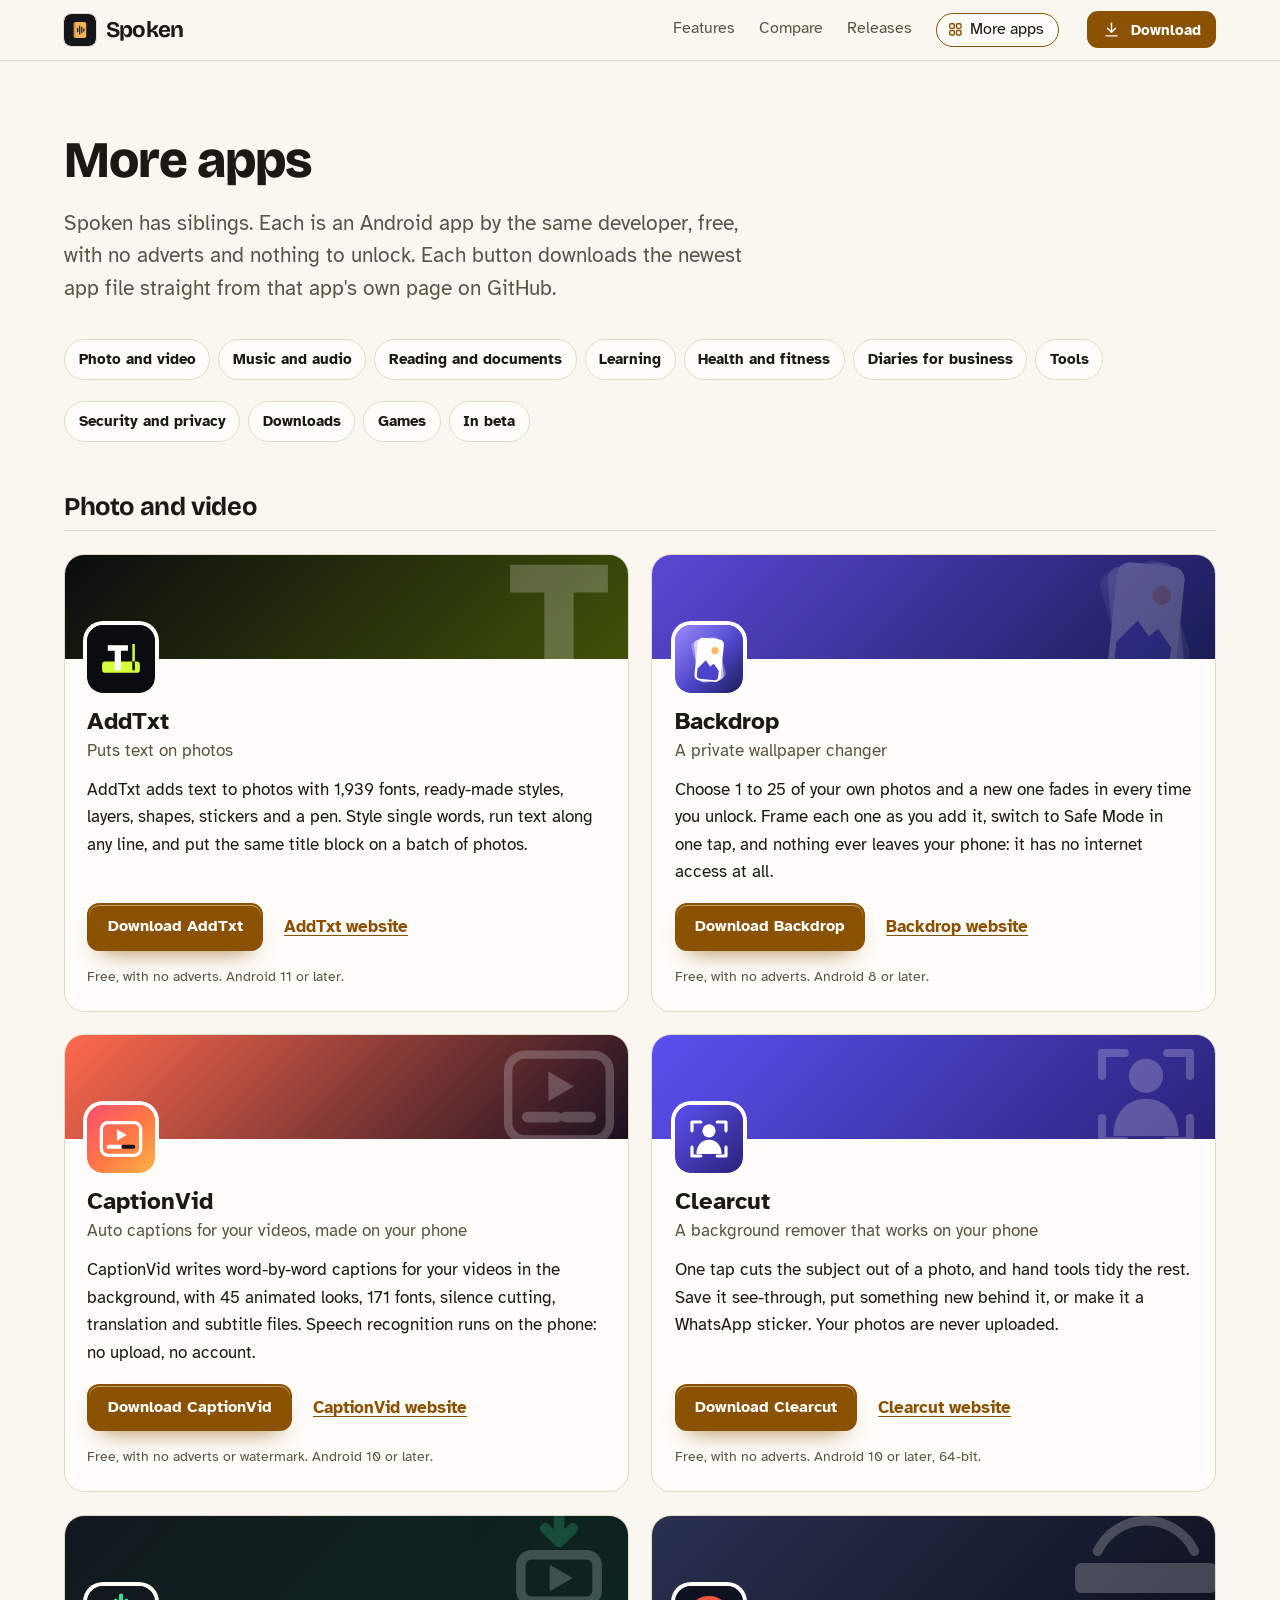
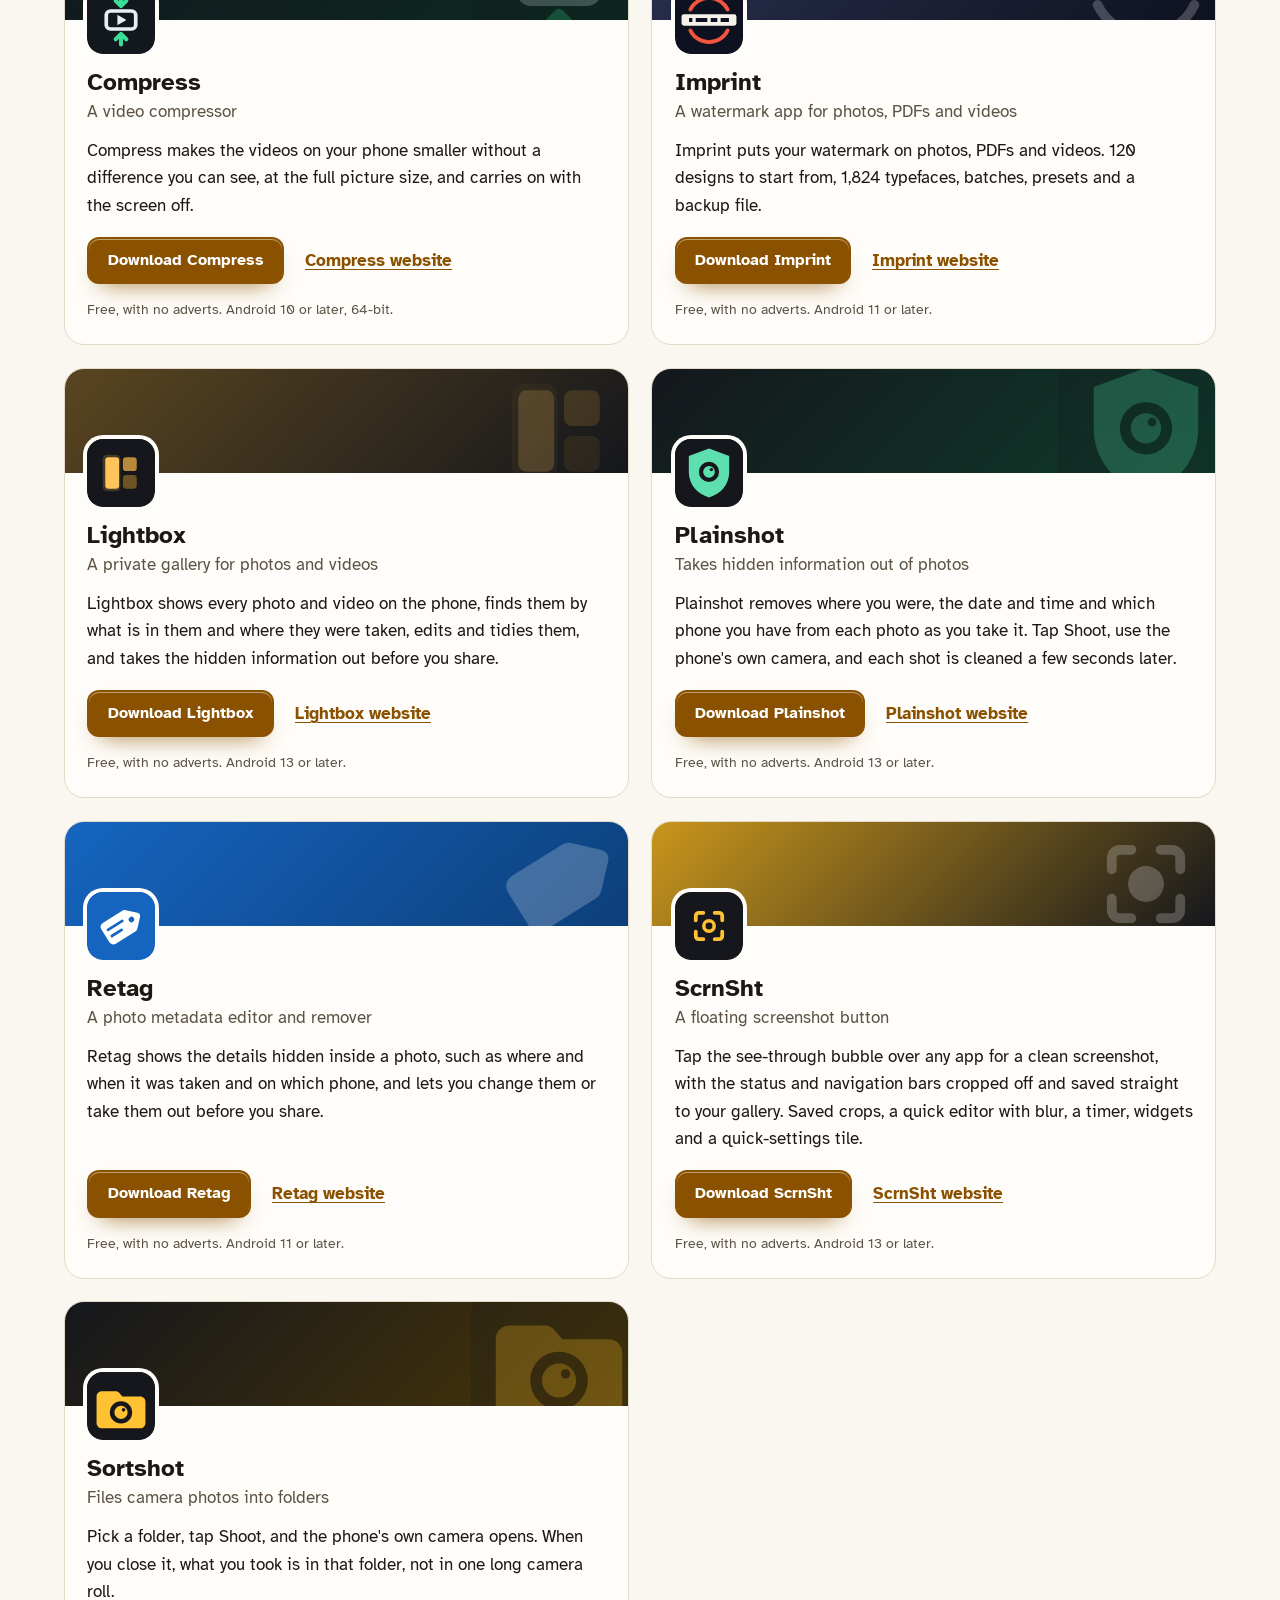
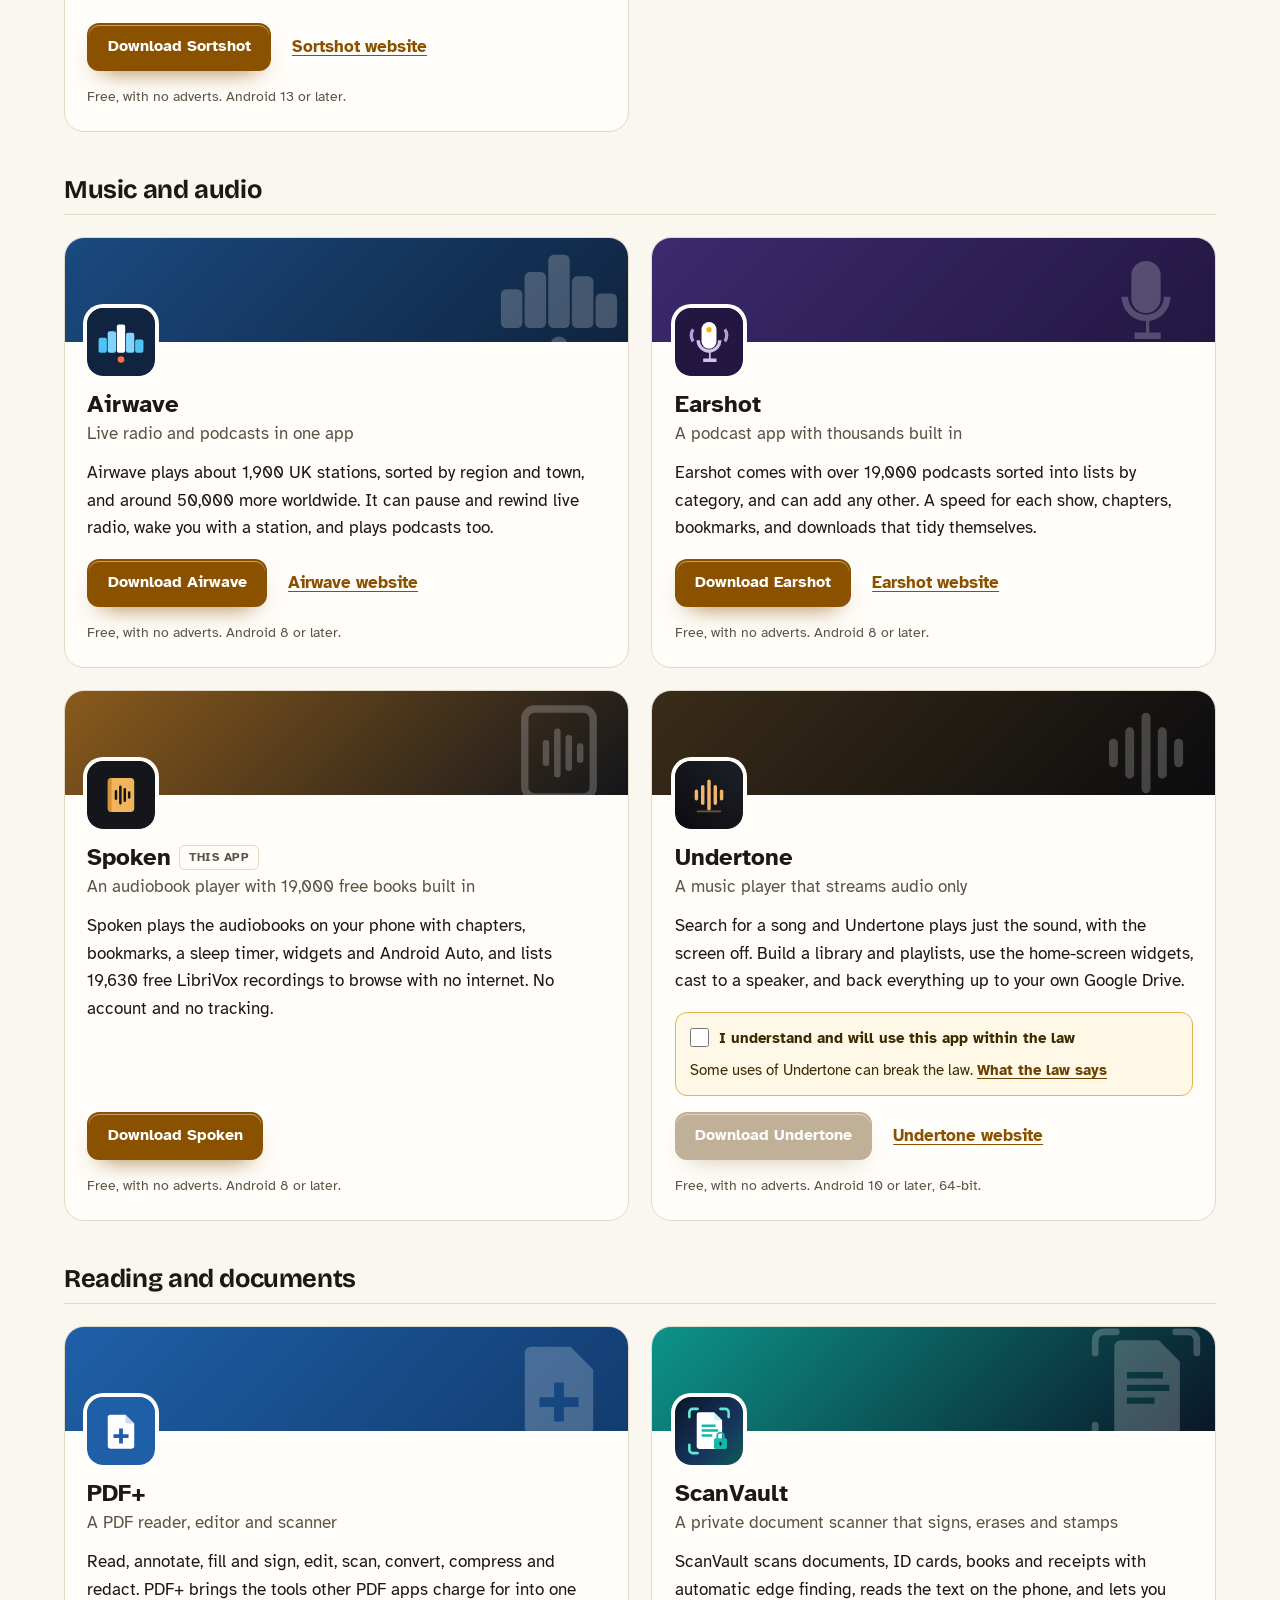
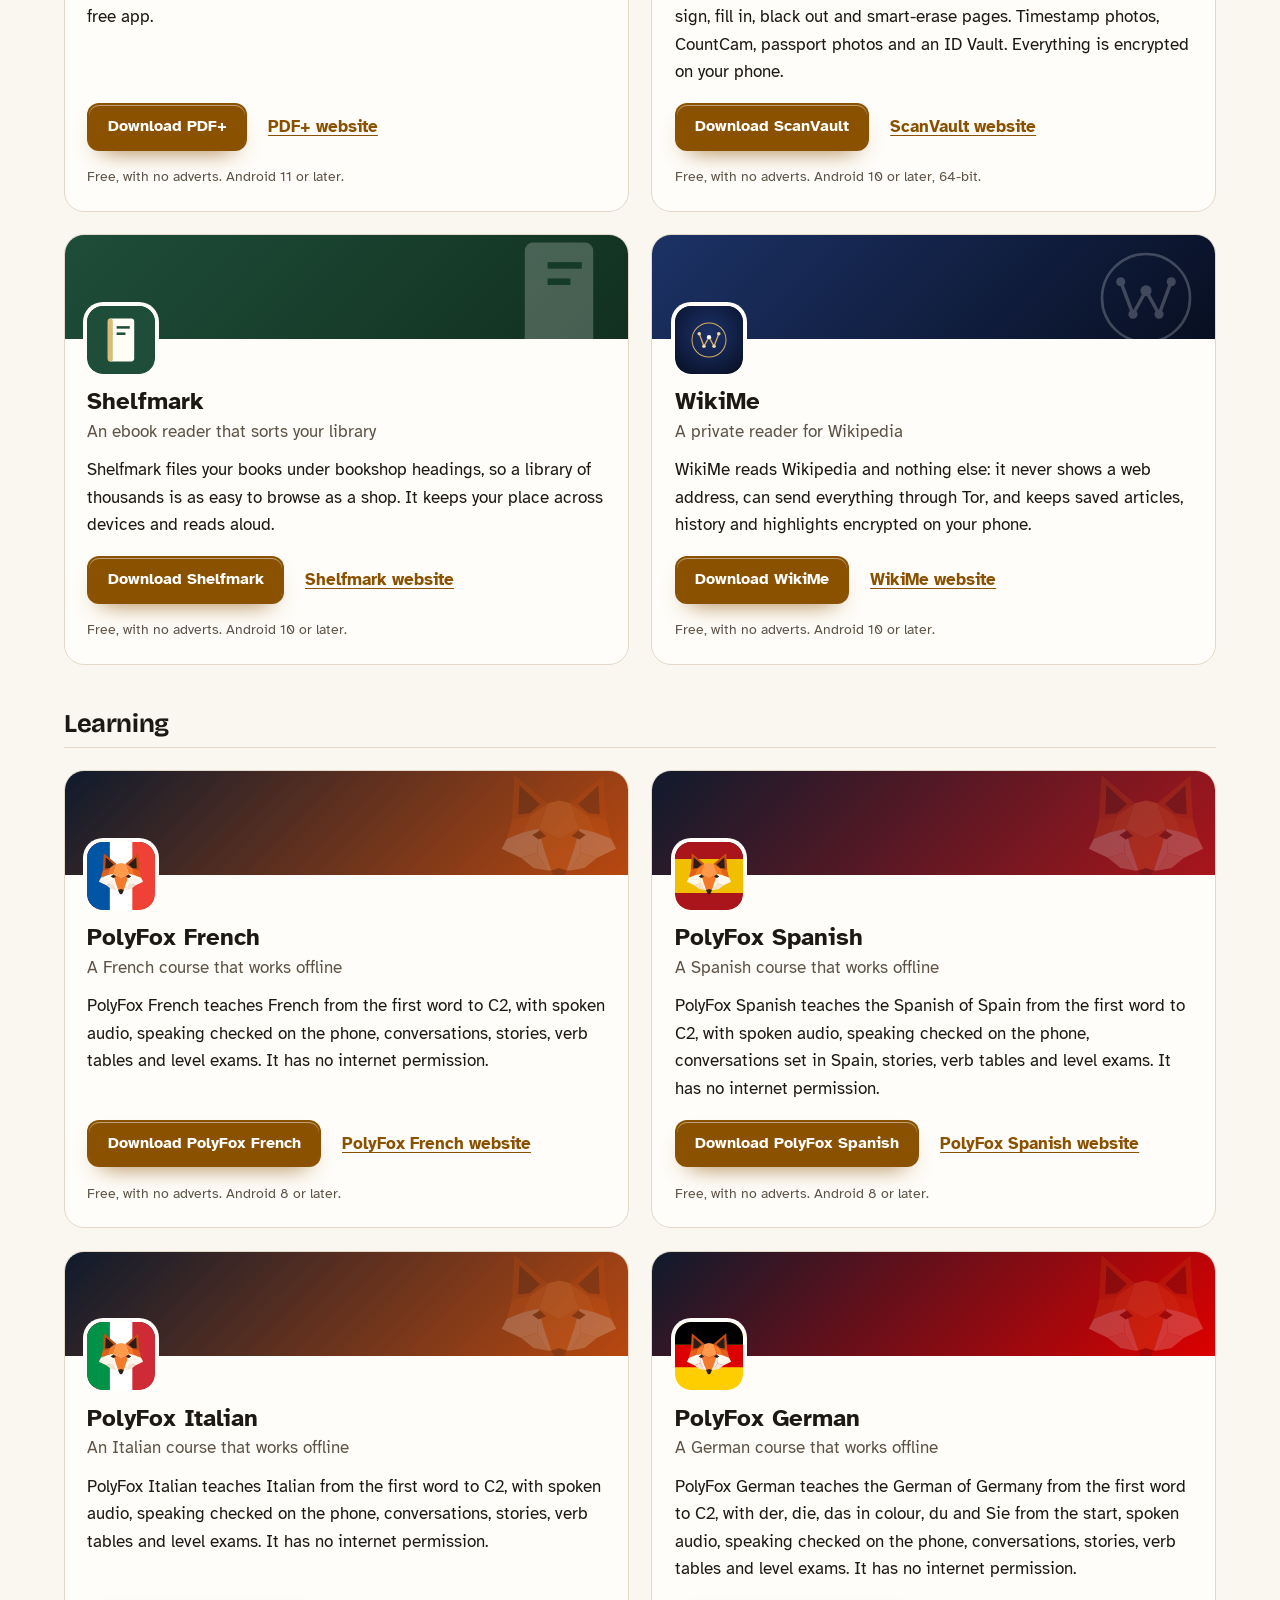
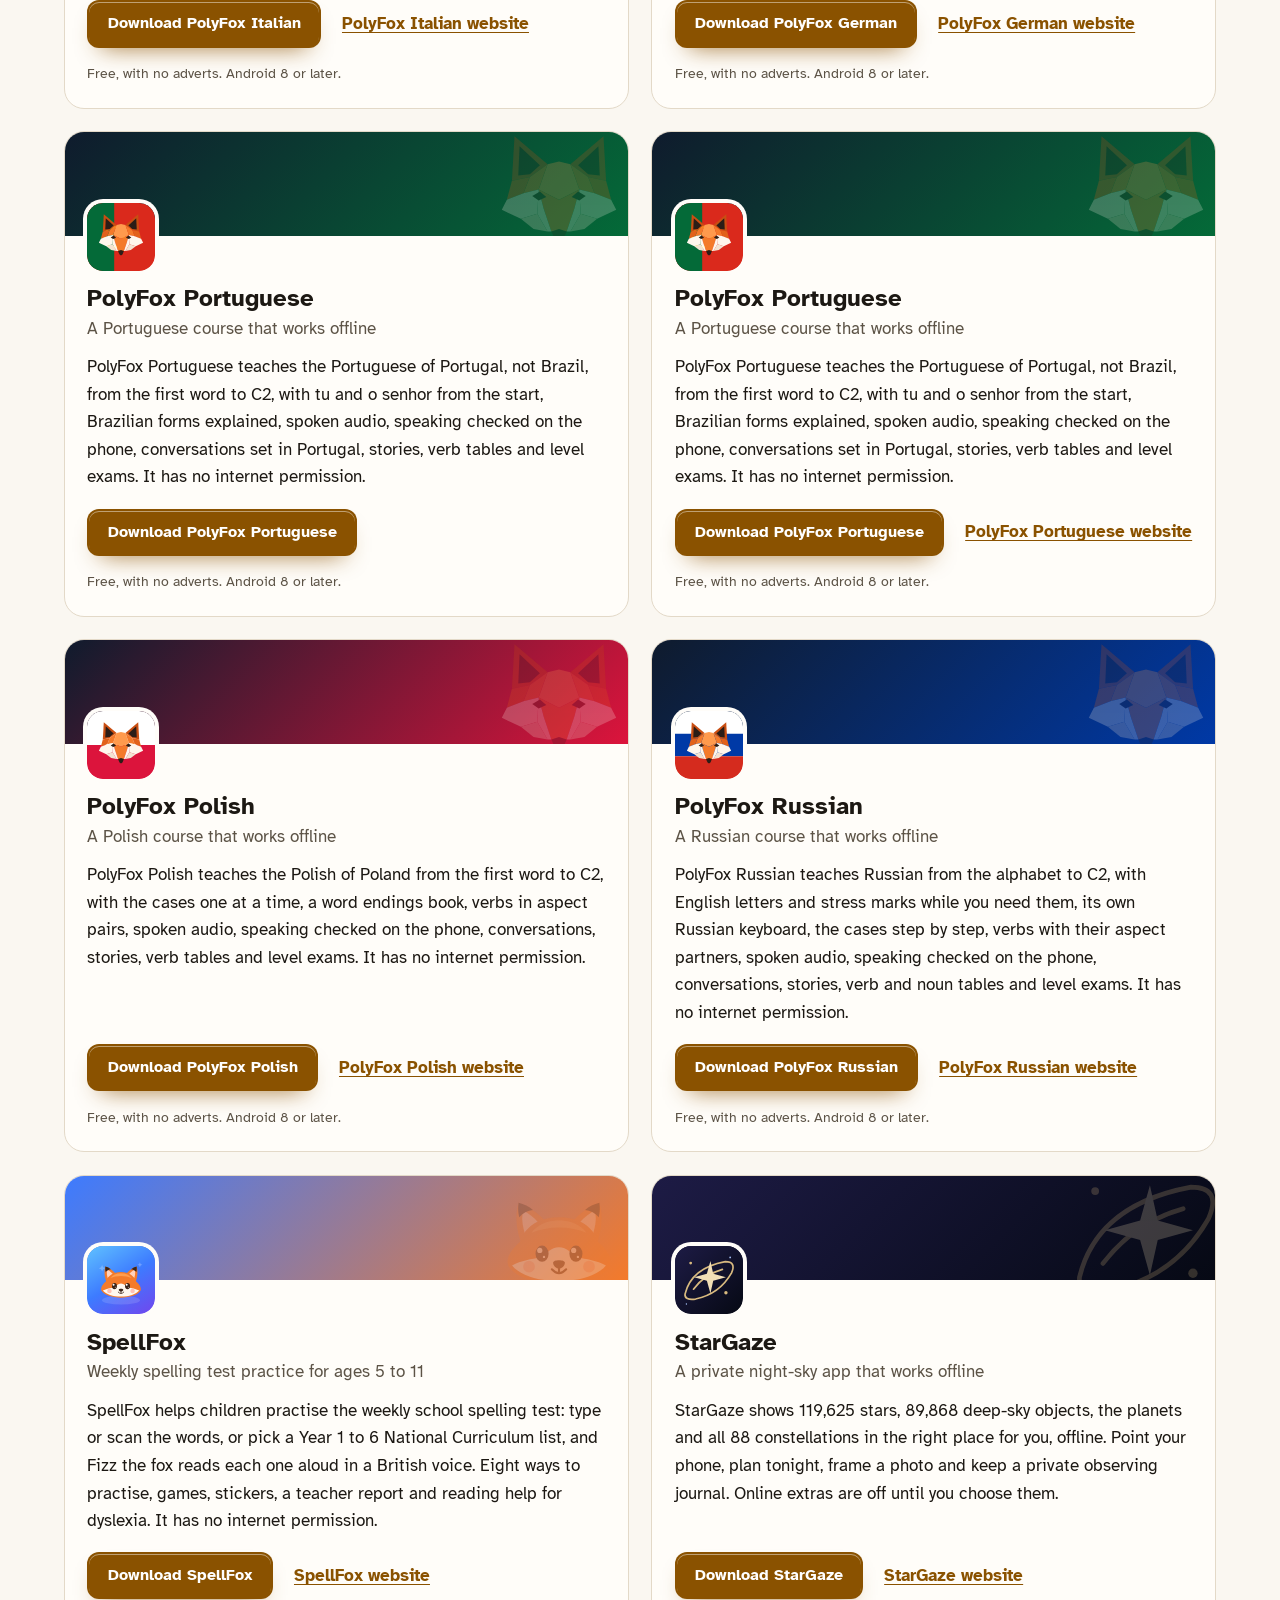
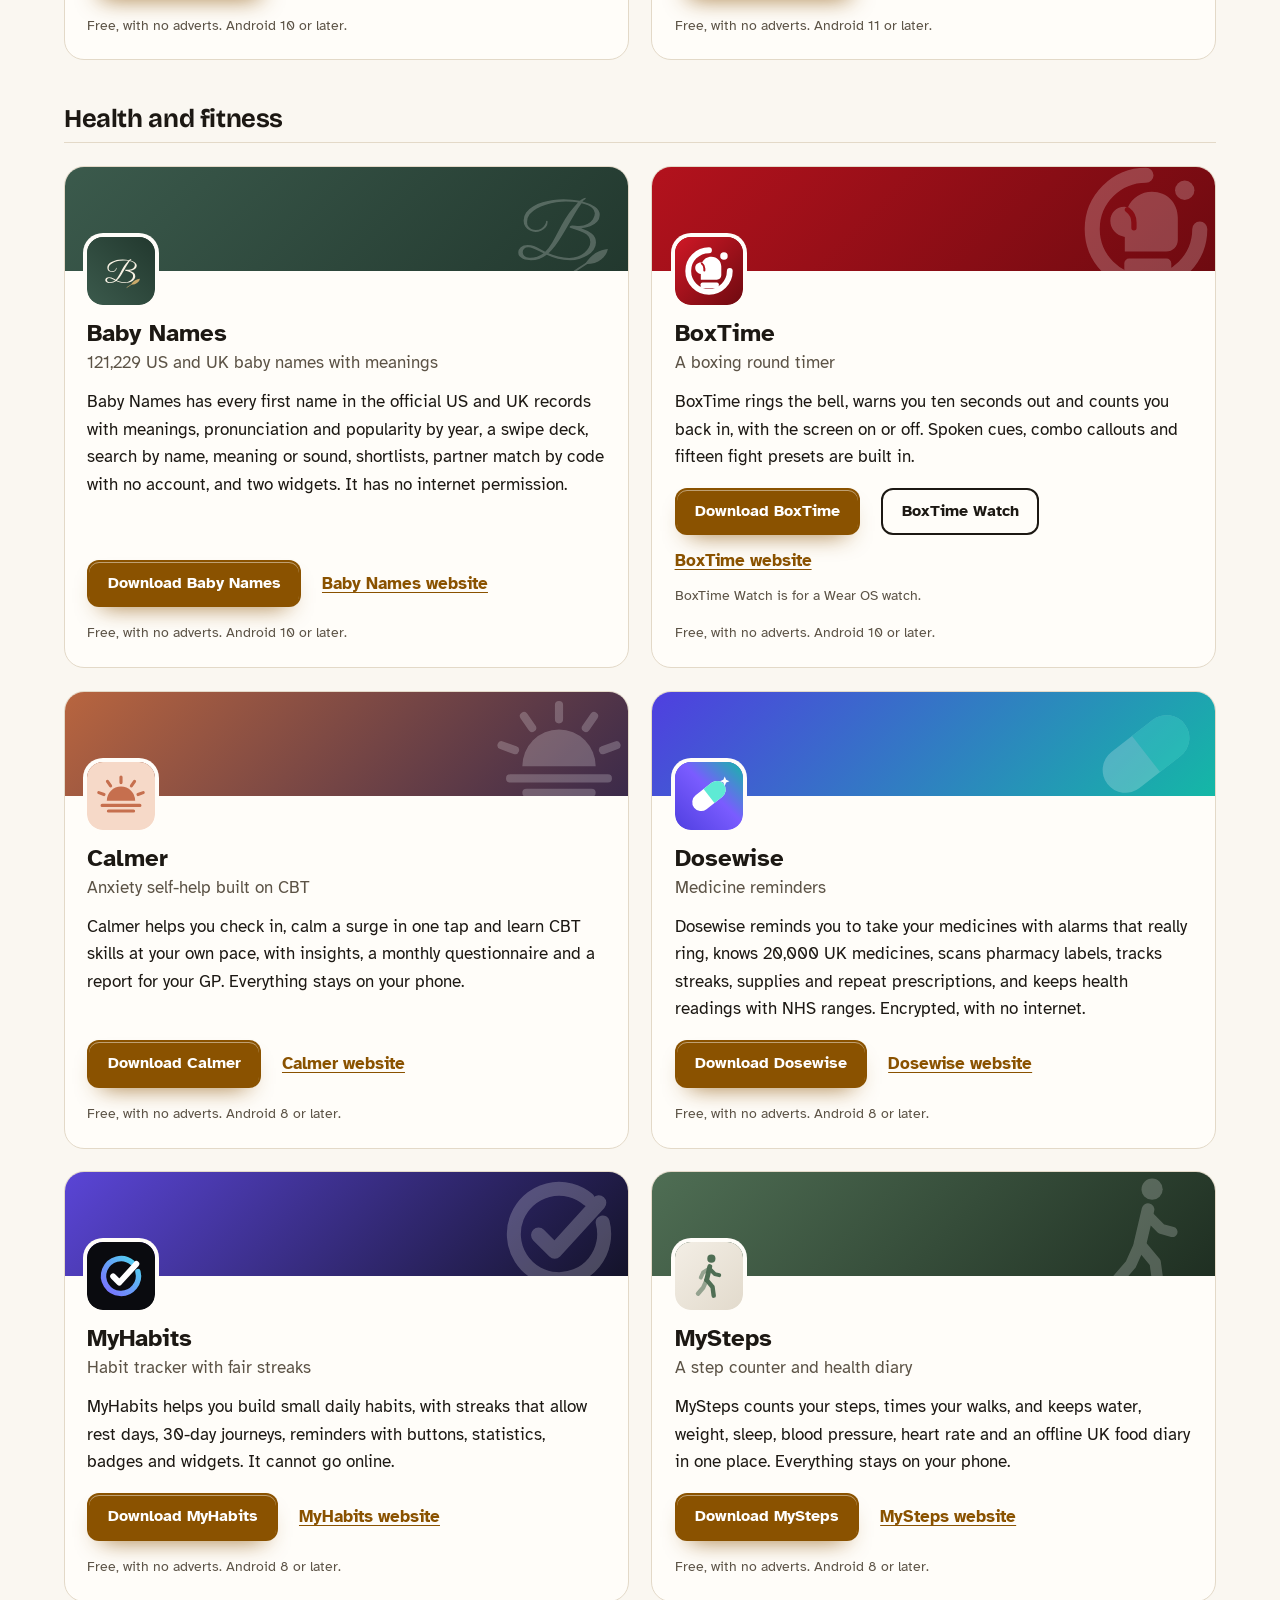
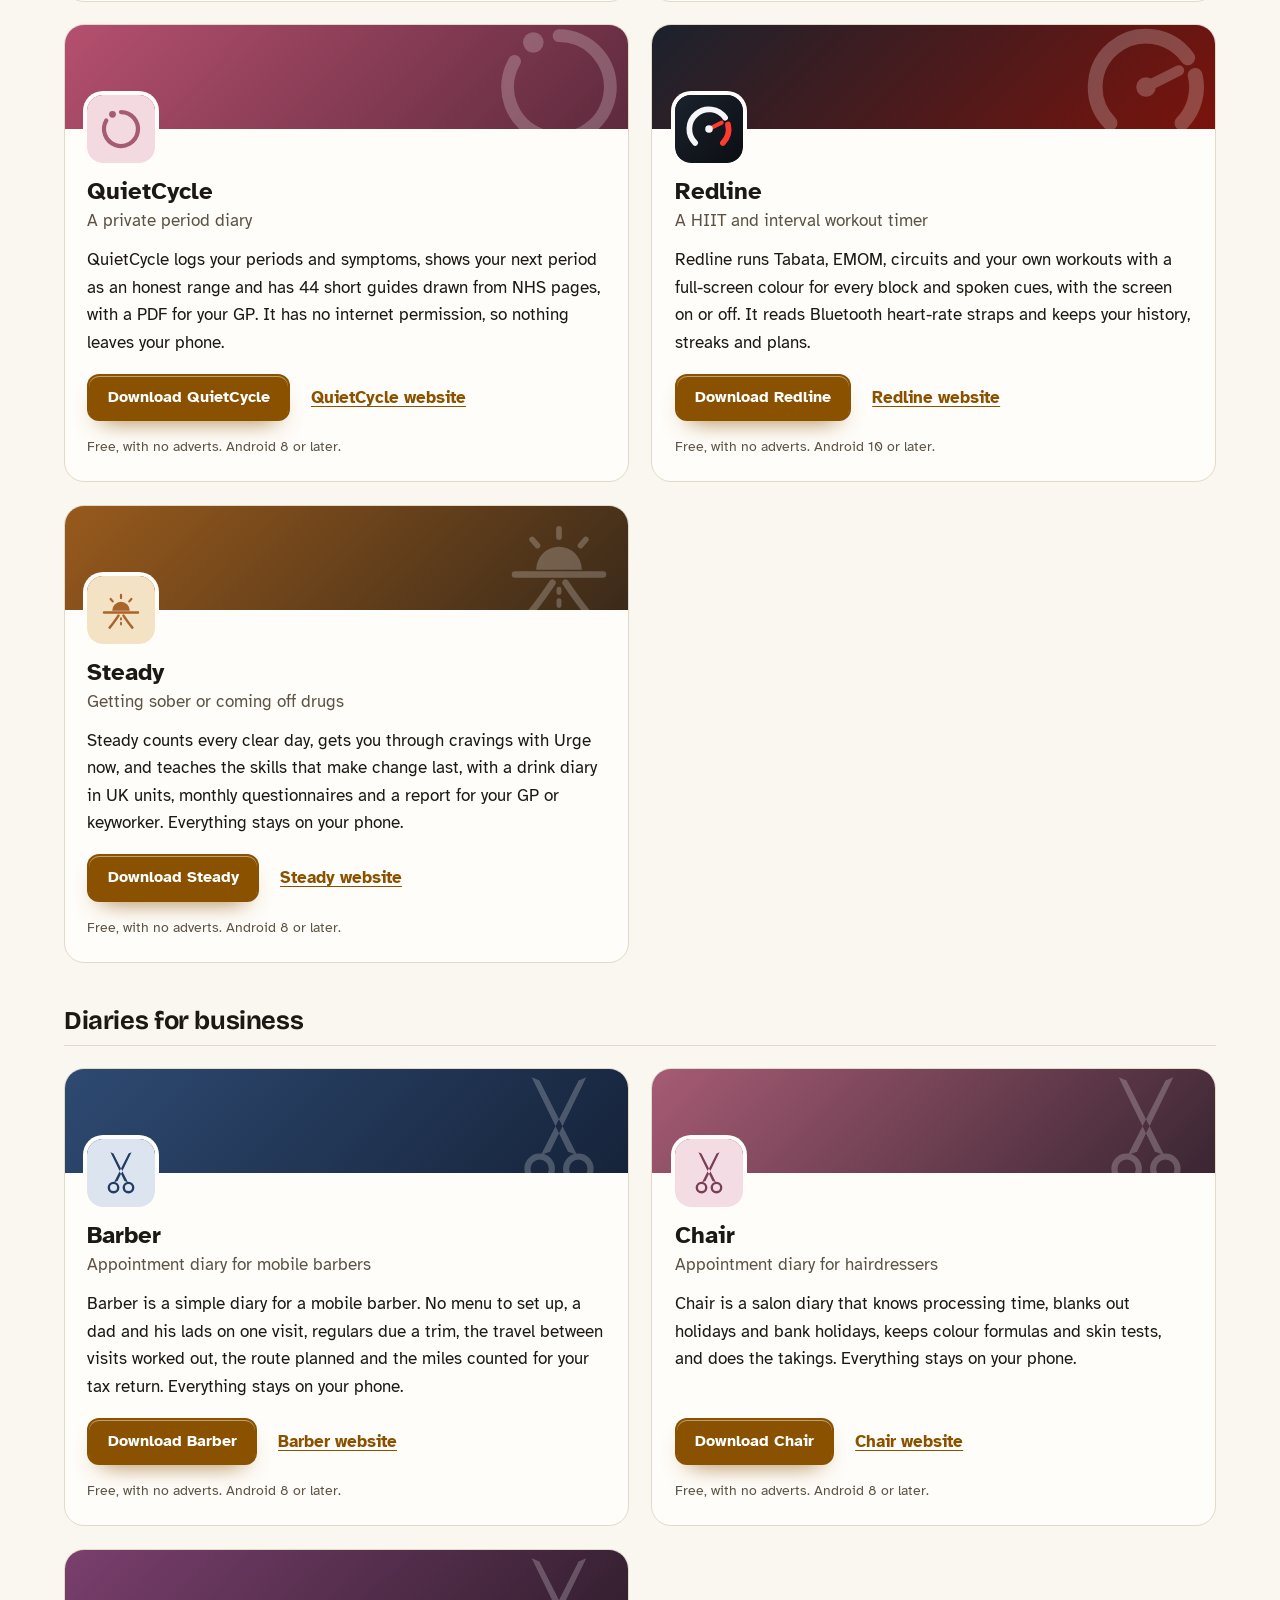
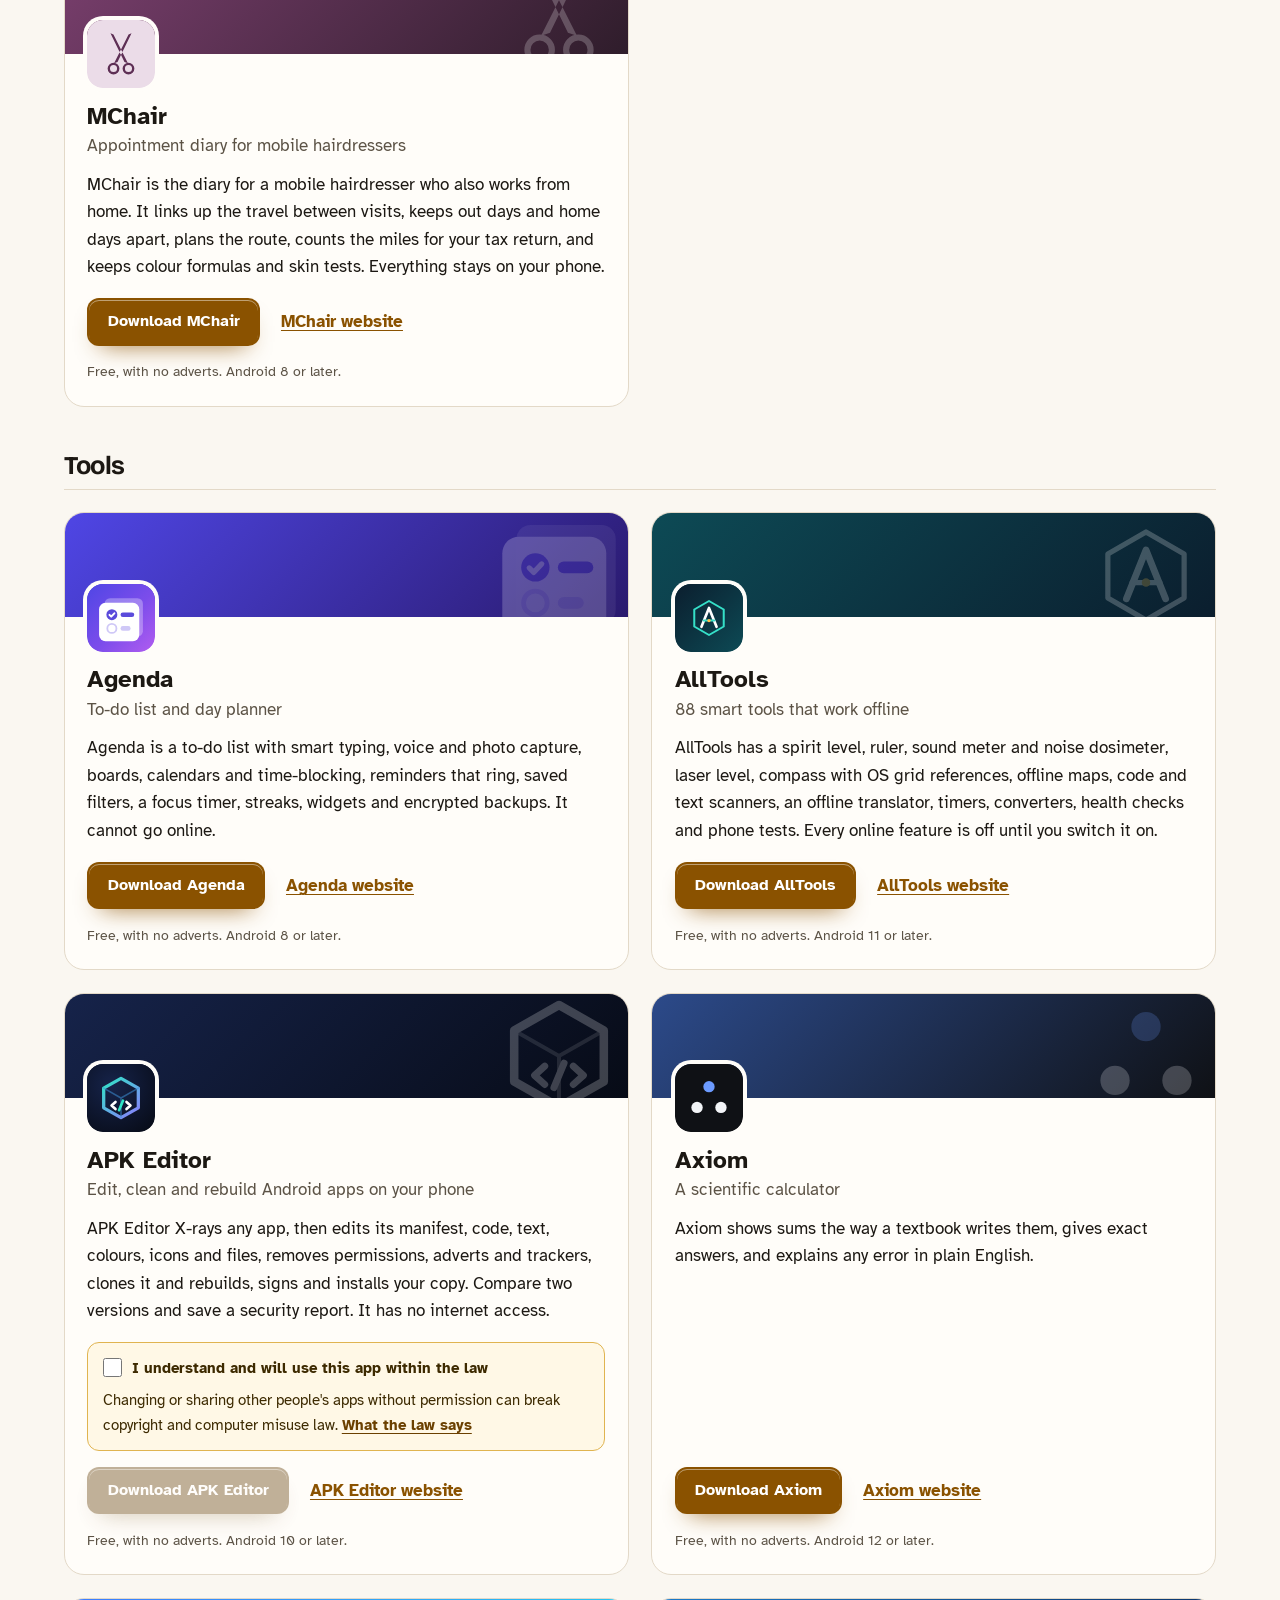
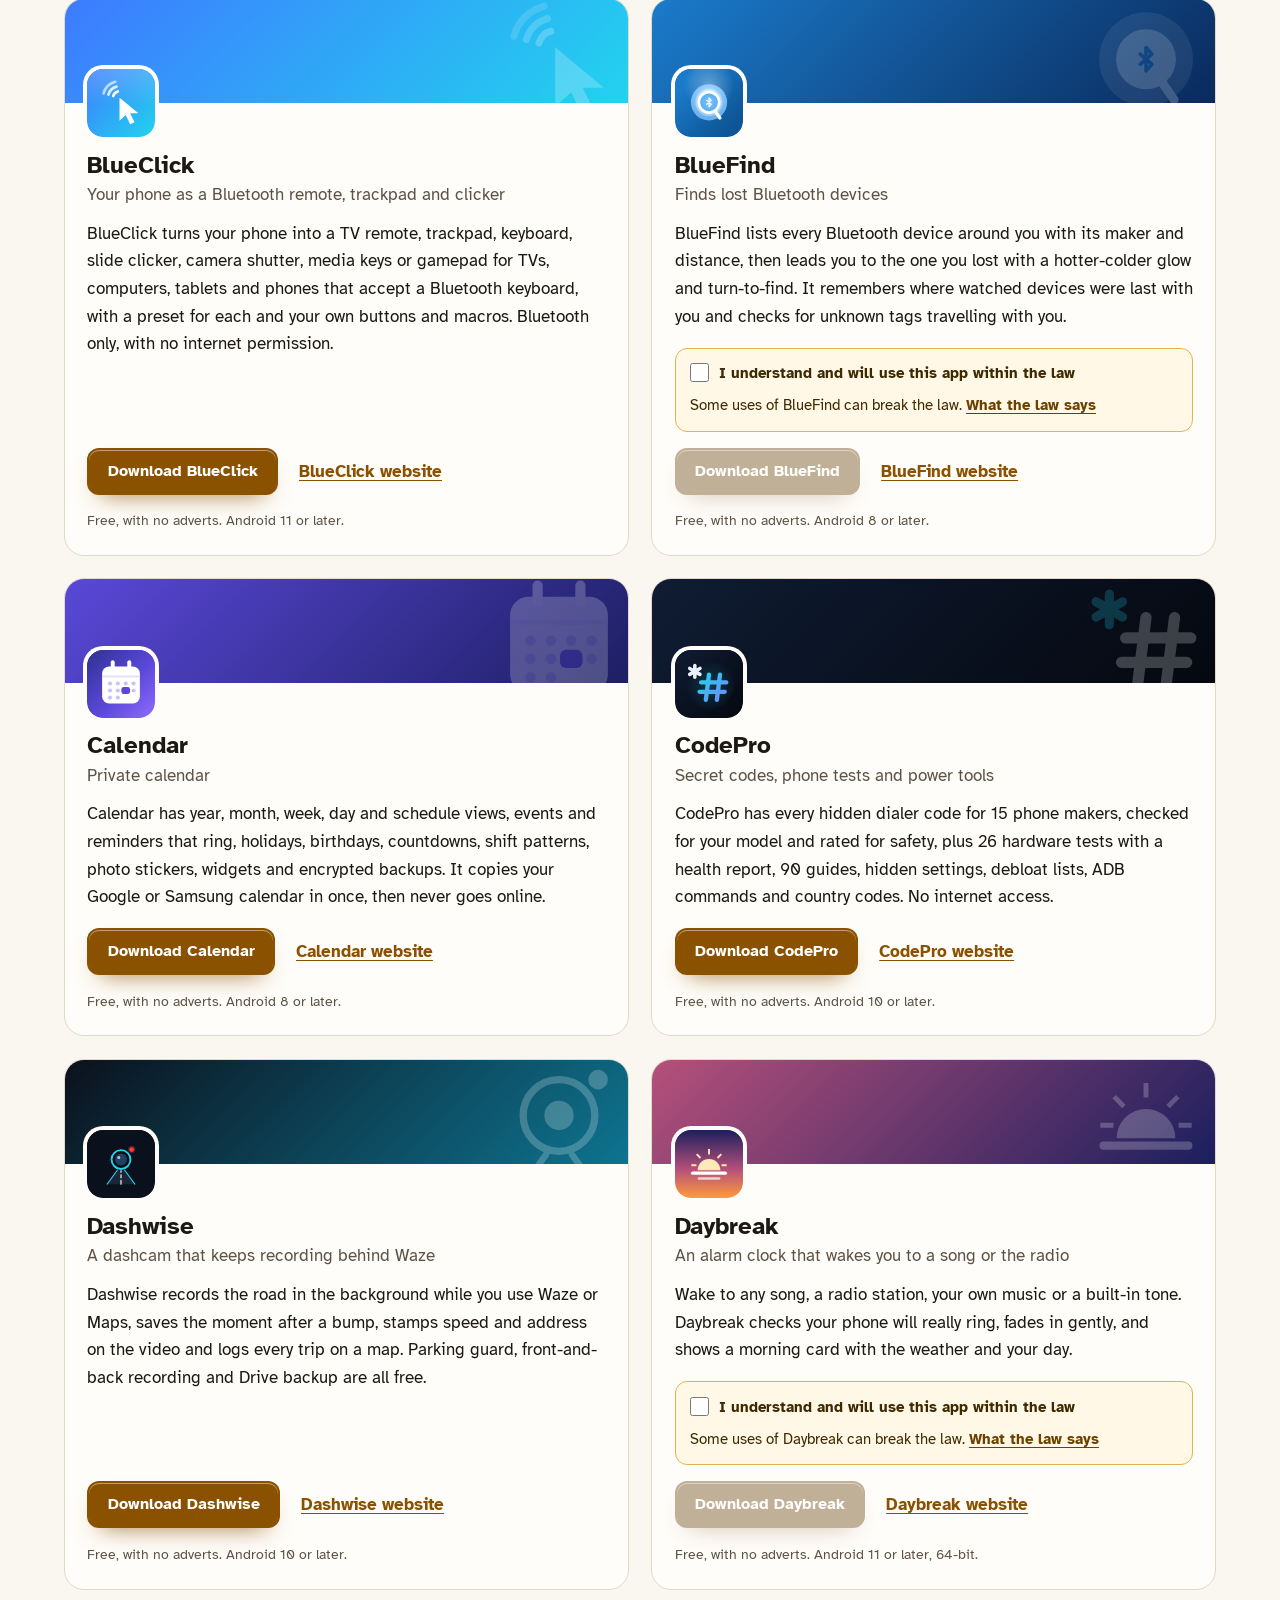
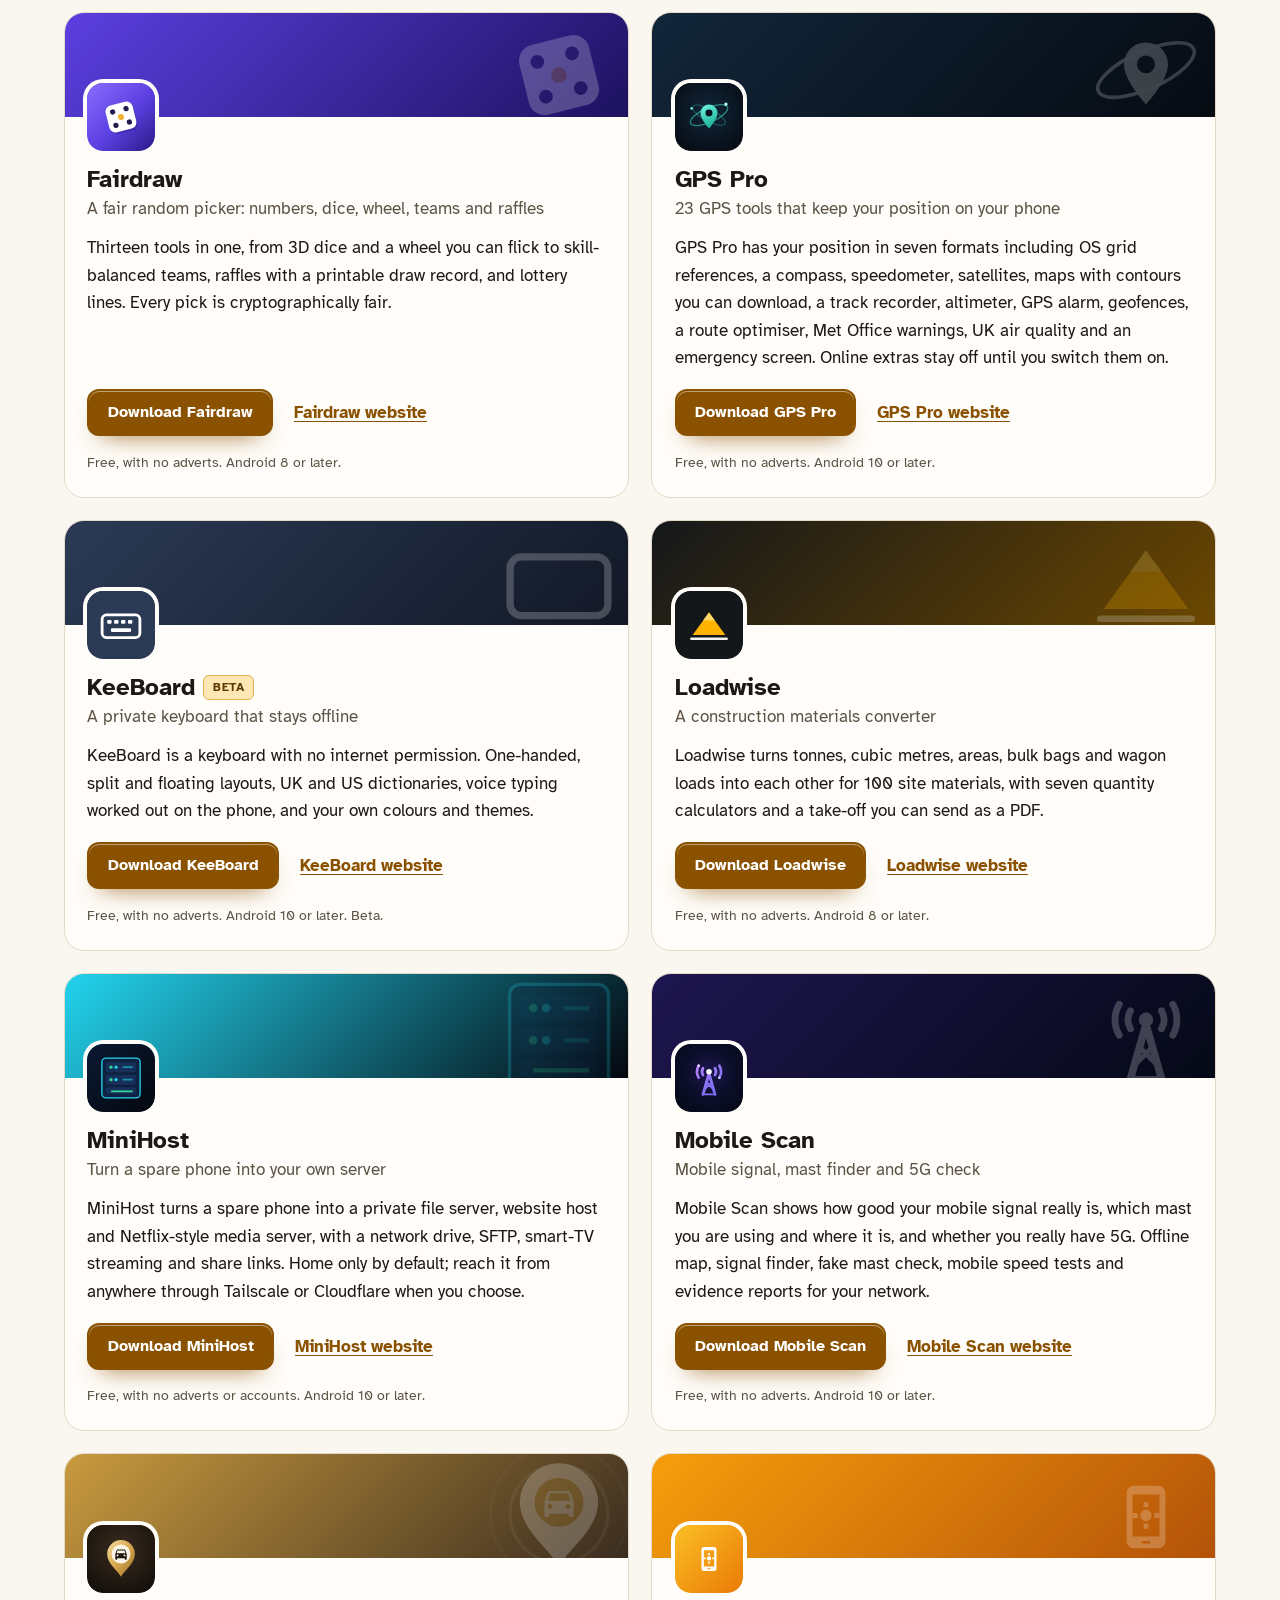
==== commit 442a2fbc: "More apps: add SpellFox" ====
--- a/more-apps.html
+++ b/more-apps.html
@@ -4,7 +4,7 @@
 <meta charset="utf-8">
 <meta name="viewport" content="width=device-width, initial-scale=1">
 <title>More free Android apps from the maker of Spoken</title>
-<meta name="description" content="All 98 free Android apps from the maker of Spoken, in one list by category, each with its download and a link to its website.">
+<meta name="description" content="All 99 free Android apps from the maker of Spoken, in one list by category, each with its download and a link to its website.">
 <meta name="author" content="Jonathan Jackson">
 <link rel="canonical" href="https://customgpter.github.io/spoken/more-apps.html">
 <meta name="theme-color" content="#faf7f1" media="(prefers-color-scheme: light)">
@@ -12,7 +12,7 @@
 <meta property="og:type" content="website">
 <meta property="og:site_name" content="Spoken">
 <meta property="og:title" content="More free Android apps from the maker of Spoken">
-<meta property="og:description" content="All 98 free Android apps from the maker of Spoken, in one list by category, each with its download and a link to its website.">
+<meta property="og:description" content="All 99 free Android apps from the maker of Spoken, in one list by category, each with its download and a link to its website.">
 <meta property="og:url" content="https://customgpter.github.io/spoken/more-apps.html">
 <meta property="og:image" content="https://customgpter.github.io/spoken/assets/og.png">
 <meta property="og:image:width" content="1200">
@@ -26,7 +26,7 @@
 <link rel="preload" href="./assets/fonts/atkinson-hyperlegible-latin-400-normal.woff2" as="font" type="font/woff2" crossorigin>
 <link rel="stylesheet" href="./assets/site.css?v=1">
 <link rel="stylesheet" href="./assets/house.css?v=1">
-<script type="application/ld+json">{"@context":"https://schema.org","@type":"ItemList","name":"Apps from the maker of Spoken","url":"https://customgpter.github.io/spoken/more-apps.html","itemListElement":[{"@type":"ListItem","position":1,"name":"AddTxt","url":"https://customgpter.github.io/addtxt/"},{"@type":"ListItem","position":2,"name":"Backdrop","url":"https://customgpter.github.io/backdrop/"},{"@type":"ListItem","position":3,"name":"CaptionVid","url":"https://customgpter.github.io/captionvid/"},{"@type":"ListItem","position":4,"name":"Clearcut","url":"https://customgpter.github.io/clearcut/"},{"@type":"ListItem","position":5,"name":"Compress","url":"https://customgpter.github.io/compress/"},{"@type":"ListItem","position":6,"name":"Imprint","url":"https://customgpter.github.io/imprint/"},{"@type":"ListItem","position":7,"name":"Lightbox","url":"https://customgpter.github.io/lightbox/"},{"@type":"ListItem","position":8,"name":"Plainshot","url":"https://customgpter.github.io/plainshot/"},{"@type":"ListItem","position":9,"name":"Retag","url":"https://customgpter.github.io/retag/"},{"@type":"ListItem","position":10,"name":"ScrnSht","url":"https://customgpter.github.io/scrnsht/"},{"@type":"ListItem","position":11,"name":"Sortshot","url":"https://customgpter.github.io/sortshot/"},{"@type":"ListItem","position":12,"name":"Airwave","url":"https://customgpter.github.io/airwave/"},{"@type":"ListItem","position":13,"name":"Earshot","url":"https://customgpter.github.io/earshot/"},{"@type":"ListItem","position":14,"name":"Spoken","url":"https://customgpter.github.io/spoken/"},{"@type":"ListItem","position":15,"name":"Undertone","url":"https://customgpter.github.io/undertone/"},{"@type":"ListItem","position":16,"name":"PDF+","url":"https://customgpter.github.io/pdfplus/"},{"@type":"ListItem","position":17,"name":"ScanVault","url":"https://customgpter.github.io/scanvault/"},{"@type":"ListItem","position":18,"name":"Shelfmark","url":"https://customgpter.github.io/shelfmark/"},{"@type":"ListItem","position":19,"name":"WikiMe","url":"https://customgpter.github.io/wikime/"},{"@type":"ListItem","position":20,"name":"PolyFox French","url":"https://customgpter.github.io/polyfox/"},{"@type":"ListItem","position":21,"name":"PolyFox German","url":"https://customgpter.github.io/polyfox-german/"},{"@type":"ListItem","position":22,"name":"PolyFox Portuguese","url":"https://customgpter.github.io/polyfox-portuguese/"},{"@type":"ListItem","position":23,"name":"PolyFox Polish","url":"https://customgpter.github.io/polyfox-polish/"},{"@type":"ListItem","position":24,"name":"PolyFox Russian","url":"https://customgpter.github.io/polyfox-russian/"},{"@type":"ListItem","position":25,"name":"StarGaze","url":"https://customgpter.github.io/stargaze/"},{"@type":"ListItem","position":26,"name":"Baby Names","url":"https://customgpter.github.io/babynames/"},{"@type":"ListItem","position":27,"name":"BoxTime","url":"https://customgpter.github.io/boxtime/"},{"@type":"ListItem","position":28,"name":"Calmer","url":"https://customgpter.github.io/calmer/"},{"@type":"ListItem","position":29,"name":"Dosewise","url":"https://customgpter.github.io/dosewise/"},{"@type":"ListItem","position":30,"name":"MyHabits","url":"https://customgpter.github.io/myhabits/"},{"@type":"ListItem","position":31,"name":"MySteps","url":"https://customgpter.github.io/mysteps/"},{"@type":"ListItem","position":32,"name":"QuietCycle","url":"https://customgpter.github.io/quietcycle/"},{"@type":"ListItem","position":33,"name":"Redline","url":"https://customgpter.github.io/redline/"},{"@type":"ListItem","position":34,"name":"Steady","url":"https://customgpter.github.io/steady/"},{"@type":"ListItem","position":35,"name":"Barber","url":"https://customgpter.github.io/barber/"},{"@type":"ListItem","position":36,"name":"Chair","url":"https://customgpter.github.io/chair/"},{"@type":"ListItem","position":37,"name":"MChair","url":"https://customgpter.github.io/mchair/"},{"@type":"ListItem","position":38,"name":"Agenda","url":"https://customgpter.github.io/agenda/"},{"@type":"ListItem","position":39,"name":"AllTools","url":"https://customgpter.github.io/alltools/"},{"@type":"ListItem","position":40,"name":"APK Editor","url":"https://customgpter.github.io/apkeditor/"},{"@type":"ListItem","position":41,"name":"Axiom","url":"https://customgpter.github.io/axiom/"},{"@type":"ListItem","position":42,"name":"BlueClick","url":"https://customgpter.github.io/blueclick/"},{"@type":"ListItem","position":43,"name":"BlueFind","url":"https://customgpter.github.io/bluefind/"},{"@type":"ListItem","position":44,"name":"Calendar","url":"https://customgpter.github.io/calendar/"},{"@type":"ListItem","position":45,"name":"CodePro","url":"https://customgpter.github.io/codepro/"},{"@type":"ListItem","position":46,"name":"Dashwise","url":"https://customgpter.github.io/dashwise/"},{"@type":"ListItem","position":47,"name":"Daybreak","url":"https://customgpter.github.io/daybreak/"},{"@type":"ListItem","position":48,"name":"Fairdraw","url":"https://customgpter.github.io/fairdraw/"},{"@type":"ListItem","position":49,"name":"GPS Pro","url":"https://customgpter.github.io/gpspro/"},{"@type":"ListItem","position":50,"name":"KeeBoard","url":"https://customgpter.github.io/keeboard/"},{"@type":"ListItem","position":51,"name":"Loadwise","url":"https://customgpter.github.io/loadwise/"},{"@type":"ListItem","position":52,"name":"MiniHost","url":"https://customgpter.github.io/minihost/"},{"@type":"ListItem","position":53,"name":"Mobile Scan","url":"https://customgpter.github.io/mobilescan/"},{"@type":"ListItem","position":54,"name":"Parkwise","url":"https://customgpter.github.io/parkwise/"},{"@type":"ListItem","position":55,"name":"Pocketmind","url":"https://customgpter.github.io/pocketmind/"},{"@type":"ListItem","position":56,"name":"Refine","url":"https://customgpter.github.io/refine/"},{"@type":"ListItem","position":57,"name":"Shiftwise","url":"https://customgpter.github.io/shiftwise/"},{"@type":"ListItem","position":58,"name":"SimpleCalc","url":"https://customgpter.github.io/simplecalc/"},{"@type":"ListItem","position":59,"name":"Skyline","url":"https://customgpter.github.io/skyline/"},{"@type":"ListItem","position":60,"name":"Slipway","url":"https://customgpter.github.io/slipway/"},{"@type":"ListItem","position":61,"name":"Tagger","url":"https://customgpter.github.io/tagger/"},{"@type":"ListItem","position":62,"name":"TotalClean","url":"https://customgpter.github.io/totalclean/"},{"@type":"ListItem","position":63,"name":"TVLink","url":"https://customgpter.github.io/tvlink/"},{"@type":"ListItem","position":64,"name":"Unbox","url":"https://customgpter.github.io/unbox/"},{"@type":"ListItem","position":65,"name":"WhatsKeep","url":"https://customgpter.github.io/whatskeep/"},{"@type":"ListItem","position":66,"name":"WiFi Scan","url":"https://customgpter.github.io/wifiscan/"},{"@type":"ListItem","position":67,"name":"Auditly","url":"https://customgpter.github.io/auditly/"},{"@type":"ListItem","position":68,"name":"Backchannel","url":"https://customgpter.github.io/backchannel/"},{"@type":"ListItem","position":69,"name":"ENotes","url":"https://customgpter.github.io/enotes/"},{"@type":"ListItem","position":70,"name":"FindMe","url":"https://customgpter.github.io/findme/"},{"@type":"ListItem","position":71,"name":"iLock","url":"https://customgpter.github.io/ilock/"},{"@type":"ListItem","position":72,"name":"ImSafe","url":"https://customgpter.github.io/imsafe/"},{"@type":"ListItem","position":73,"name":"IShred","url":"https://customgpter.github.io/ishred/"},{"@type":"ListItem","position":74,"name":"LockBox","url":"https://customgpter.github.io/lockbox/"},{"@type":"ListItem","position":75,"name":"PassVault","url":"https://customgpter.github.io/passvault/"},{"@type":"ListItem","position":76,"name":"SpyFind","url":"https://customgpter.github.io/spyfind/"},{"@type":"ListItem","position":77,"name":"TextWipe","url":"https://customgpter.github.io/textwipe/"},{"@type":"ListItem","position":78,"name":"Tracewire","url":"https://customgpter.github.io/tracewire/"},{"@type":"ListItem","position":79,"name":"Vigil","url":"https://customgpter.github.io/vigil/"},{"@type":"ListItem","position":80,"name":"Grab","url":"https://customgpter.github.io/grab/"},{"@type":"ListItem","position":81,"name":"Swarm","url":"https://customgpter.github.io/swarm/"},{"@type":"ListItem","position":82,"name":"Plane Games","url":"https://customgpter.github.io/plane-games/"},{"@type":"ListItem","position":83,"name":"Ninefold","url":"https://customgpter.github.io/ninefold/"},{"@type":"ListItem","position":84,"name":"Cubewise","url":"https://customgpter.github.io/cubewise/"},{"@type":"ListItem","position":85,"name":"Tilewise","url":"https://customgpter.github.io/tilewise/"},{"@type":"ListItem","position":86,"name":"Letterwise","url":"https://customgpter.github.io/letterwise/"},{"@type":"ListItem","position":87,"name":"Kingside","url":"https://customgpter.github.io/kingside/"},{"@type":"ListItem","position":88,"name":"Deckhand","url":"https://customgpter.github.io/deckhand/"},{"@type":"ListItem","position":89,"name":"SNESForge","url":"https://customgpter.github.io/snesforge/"},{"@type":"ListItem","position":90,"name":"Fame Boy","url":"https://customgpter.github.io/fameboy/"},{"@type":"ListItem","position":91,"name":"PSPPro","url":"https://customgpter.github.io/psppro/"},{"@type":"ListItem","position":92,"name":"MegaGen","url":"https://customgpter.github.io/megagen/"},{"@type":"ListItem","position":93,"name":"QVR","url":"https://customgpter.github.io/qvr/"},{"@type":"ListItem","position":94,"name":"QVR Watch","url":"https://customgpter.github.io/qvr-watch/"},{"@type":"ListItem","position":95,"name":"QVRLite","url":"https://customgpter.github.io/qvrlite/"},{"@type":"ListItem","position":96,"name":"Onionz","url":"https://customgpter.github.io/onionz/"},{"@type":"ListItem","position":97,"name":"OnionzWeb","url":"https://customgpter.github.io/onionzweb/"}]}</script>
+<script type="application/ld+json">{"@context":"https://schema.org","@type":"ItemList","name":"Apps from the maker of Spoken","url":"https://customgpter.github.io/spoken/more-apps.html","itemListElement":[{"@type":"ListItem","position":1,"name":"AddTxt","url":"https://customgpter.github.io/addtxt/"},{"@type":"ListItem","position":2,"name":"Backdrop","url":"https://customgpter.github.io/backdrop/"},{"@type":"ListItem","position":3,"name":"CaptionVid","url":"https://customgpter.github.io/captionvid/"},{"@type":"ListItem","position":4,"name":"Clearcut","url":"https://customgpter.github.io/clearcut/"},{"@type":"ListItem","position":5,"name":"Compress","url":"https://customgpter.github.io/compress/"},{"@type":"ListItem","position":6,"name":"Imprint","url":"https://customgpter.github.io/imprint/"},{"@type":"ListItem","position":7,"name":"Lightbox","url":"https://customgpter.github.io/lightbox/"},{"@type":"ListItem","position":8,"name":"Plainshot","url":"https://customgpter.github.io/plainshot/"},{"@type":"ListItem","position":9,"name":"Retag","url":"https://customgpter.github.io/retag/"},{"@type":"ListItem","position":10,"name":"ScrnSht","url":"https://customgpter.github.io/scrnsht/"},{"@type":"ListItem","position":11,"name":"Sortshot","url":"https://customgpter.github.io/sortshot/"},{"@type":"ListItem","position":12,"name":"Airwave","url":"https://customgpter.github.io/airwave/"},{"@type":"ListItem","position":13,"name":"Earshot","url":"https://customgpter.github.io/earshot/"},{"@type":"ListItem","position":14,"name":"Spoken","url":"https://customgpter.github.io/spoken/"},{"@type":"ListItem","position":15,"name":"Undertone","url":"https://customgpter.github.io/undertone/"},{"@type":"ListItem","position":16,"name":"PDF+","url":"https://customgpter.github.io/pdfplus/"},{"@type":"ListItem","position":17,"name":"ScanVault","url":"https://customgpter.github.io/scanvault/"},{"@type":"ListItem","position":18,"name":"Shelfmark","url":"https://customgpter.github.io/shelfmark/"},{"@type":"ListItem","position":19,"name":"WikiMe","url":"https://customgpter.github.io/wikime/"},{"@type":"ListItem","position":20,"name":"PolyFox French","url":"https://customgpter.github.io/polyfox/"},{"@type":"ListItem","position":21,"name":"PolyFox German","url":"https://customgpter.github.io/polyfox-german/"},{"@type":"ListItem","position":22,"name":"PolyFox Portuguese","url":"https://customgpter.github.io/polyfox-portuguese/"},{"@type":"ListItem","position":23,"name":"PolyFox Polish","url":"https://customgpter.github.io/polyfox-polish/"},{"@type":"ListItem","position":24,"name":"PolyFox Russian","url":"https://customgpter.github.io/polyfox-russian/"},{"@type":"ListItem","position":25,"name":"SpellFox","url":"https://customgpter.github.io/spellfox/"},{"@type":"ListItem","position":26,"name":"StarGaze","url":"https://customgpter.github.io/stargaze/"},{"@type":"ListItem","position":27,"name":"Baby Names","url":"https://customgpter.github.io/babynames/"},{"@type":"ListItem","position":28,"name":"BoxTime","url":"https://customgpter.github.io/boxtime/"},{"@type":"ListItem","position":29,"name":"Calmer","url":"https://customgpter.github.io/calmer/"},{"@type":"ListItem","position":30,"name":"Dosewise","url":"https://customgpter.github.io/dosewise/"},{"@type":"ListItem","position":31,"name":"MyHabits","url":"https://customgpter.github.io/myhabits/"},{"@type":"ListItem","position":32,"name":"MySteps","url":"https://customgpter.github.io/mysteps/"},{"@type":"ListItem","position":33,"name":"QuietCycle","url":"https://customgpter.github.io/quietcycle/"},{"@type":"ListItem","position":34,"name":"Redline","url":"https://customgpter.github.io/redline/"},{"@type":"ListItem","position":35,"name":"Steady","url":"https://customgpter.github.io/steady/"},{"@type":"ListItem","position":36,"name":"Barber","url":"https://customgpter.github.io/barber/"},{"@type":"ListItem","position":37,"name":"Chair","url":"https://customgpter.github.io/chair/"},{"@type":"ListItem","position":38,"name":"MChair","url":"https://customgpter.github.io/mchair/"},{"@type":"ListItem","position":39,"name":"Agenda","url":"https://customgpter.github.io/agenda/"},{"@type":"ListItem","position":40,"name":"AllTools","url":"https://customgpter.github.io/alltools/"},{"@type":"ListItem","position":41,"name":"APK Editor","url":"https://customgpter.github.io/apkeditor/"},{"@type":"ListItem","position":42,"name":"Axiom","url":"https://customgpter.github.io/axiom/"},{"@type":"ListItem","position":43,"name":"BlueClick","url":"https://customgpter.github.io/blueclick/"},{"@type":"ListItem","position":44,"name":"BlueFind","url":"https://customgpter.github.io/bluefind/"},{"@type":"ListItem","position":45,"name":"Calendar","url":"https://customgpter.github.io/calendar/"},{"@type":"ListItem","position":46,"name":"CodePro","url":"https://customgpter.github.io/codepro/"},{"@type":"ListItem","position":47,"name":"Dashwise","url":"https://customgpter.github.io/dashwise/"},{"@type":"ListItem","position":48,"name":"Daybreak","url":"https://customgpter.github.io/daybreak/"},{"@type":"ListItem","position":49,"name":"Fairdraw","url":"https://customgpter.github.io/fairdraw/"},{"@type":"ListItem","position":50,"name":"GPS Pro","url":"https://customgpter.github.io/gpspro/"},{"@type":"ListItem","position":51,"name":"KeeBoard","url":"https://customgpter.github.io/keeboard/"},{"@type":"ListItem","position":52,"name":"Loadwise","url":"https://customgpter.github.io/loadwise/"},{"@type":"ListItem","position":53,"name":"MiniHost","url":"https://customgpter.github.io/minihost/"},{"@type":"ListItem","position":54,"name":"Mobile Scan","url":"https://customgpter.github.io/mobilescan/"},{"@type":"ListItem","position":55,"name":"Parkwise","url":"https://customgpter.github.io/parkwise/"},{"@type":"ListItem","position":56,"name":"Pocketmind","url":"https://customgpter.github.io/pocketmind/"},{"@type":"ListItem","position":57,"name":"Refine","url":"https://customgpter.github.io/refine/"},{"@type":"ListItem","position":58,"name":"Shiftwise","url":"https://customgpter.github.io/shiftwise/"},{"@type":"ListItem","position":59,"name":"SimpleCalc","url":"https://customgpter.github.io/simplecalc/"},{"@type":"ListItem","position":60,"name":"Skyline","url":"https://customgpter.github.io/skyline/"},{"@type":"ListItem","position":61,"name":"Slipway","url":"https://customgpter.github.io/slipway/"},{"@type":"ListItem","position":62,"name":"Tagger","url":"https://customgpter.github.io/tagger/"},{"@type":"ListItem","position":63,"name":"TotalClean","url":"https://customgpter.github.io/totalclean/"},{"@type":"ListItem","position":64,"name":"TVLink","url":"https://customgpter.github.io/tvlink/"},{"@type":"ListItem","position":65,"name":"Unbox","url":"https://customgpter.github.io/unbox/"},{"@type":"ListItem","position":66,"name":"WhatsKeep","url":"https://customgpter.github.io/whatskeep/"},{"@type":"ListItem","position":67,"name":"WiFi Scan","url":"https://customgpter.github.io/wifiscan/"},{"@type":"ListItem","position":68,"name":"Auditly","url":"https://customgpter.github.io/auditly/"},{"@type":"ListItem","position":69,"name":"Backchannel","url":"https://customgpter.github.io/backchannel/"},{"@type":"ListItem","position":70,"name":"ENotes","url":"https://customgpter.github.io/enotes/"},{"@type":"ListItem","position":71,"name":"FindMe","url":"https://customgpter.github.io/findme/"},{"@type":"ListItem","position":72,"name":"iLock","url":"https://customgpter.github.io/ilock/"},{"@type":"ListItem","position":73,"name":"ImSafe","url":"https://customgpter.github.io/imsafe/"},{"@type":"ListItem","position":74,"name":"IShred","url":"https://customgpter.github.io/ishred/"},{"@type":"ListItem","position":75,"name":"LockBox","url":"https://customgpter.github.io/lockbox/"},{"@type":"ListItem","position":76,"name":"PassVault","url":"https://customgpter.github.io/passvault/"},{"@type":"ListItem","position":77,"name":"SpyFind","url":"https://customgpter.github.io/spyfind/"},{"@type":"ListItem","position":78,"name":"TextWipe","url":"https://customgpter.github.io/textwipe/"},{"@type":"ListItem","position":79,"name":"Tracewire","url":"https://customgpter.github.io/tracewire/"},{"@type":"ListItem","position":80,"name":"Vigil","url":"https://customgpter.github.io/vigil/"},{"@type":"ListItem","position":81,"name":"Grab","url":"https://customgpter.github.io/grab/"},{"@type":"ListItem","position":82,"name":"Swarm","url":"https://customgpter.github.io/swarm/"},{"@type":"ListItem","position":83,"name":"Plane Games","url":"https://customgpter.github.io/plane-games/"},{"@type":"ListItem","position":84,"name":"Ninefold","url":"https://customgpter.github.io/ninefold/"},{"@type":"ListItem","position":85,"name":"Cubewise","url":"https://customgpter.github.io/cubewise/"},{"@type":"ListItem","position":86,"name":"Tilewise","url":"https://customgpter.github.io/tilewise/"},{"@type":"ListItem","position":87,"name":"Letterwise","url":"https://customgpter.github.io/letterwise/"},{"@type":"ListItem","position":88,"name":"Kingside","url":"https://customgpter.github.io/kingside/"},{"@type":"ListItem","position":89,"name":"Deckhand","url":"https://customgpter.github.io/deckhand/"},{"@type":"ListItem","position":90,"name":"SNESForge","url":"https://customgpter.github.io/snesforge/"},{"@type":"ListItem","position":91,"name":"Fame Boy","url":"https://customgpter.github.io/fameboy/"},{"@type":"ListItem","position":92,"name":"PSPPro","url":"https://customgpter.github.io/psppro/"},{"@type":"ListItem","position":93,"name":"MegaGen","url":"https://customgpter.github.io/megagen/"},{"@type":"ListItem","position":94,"name":"QVR","url":"https://customgpter.github.io/qvr/"},{"@type":"ListItem","position":95,"name":"QVR Watch","url":"https://customgpter.github.io/qvr-watch/"},{"@type":"ListItem","position":96,"name":"QVRLite","url":"https://customgpter.github.io/qvrlite/"},{"@type":"ListItem","position":97,"name":"Onionz","url":"https://customgpter.github.io/onionz/"},{"@type":"ListItem","position":98,"name":"OnionzWeb","url":"https://customgpter.github.io/onionzweb/"}]}</script>
 <link rel="stylesheet" href="./assets/apps-list.css?v=1">
 <script src="./assets/apps-list.js?v=1" defer></script>
 </head>
@@ -70,7 +70,7 @@
 <div class="mapps-group" role="group" aria-labelledby="apps-learning"><h2 class="mapps-cat" id="apps-learning">Learning</h2>
 <ul class="mapps"><li class="mapp" style="--b:#0f1b2d;--b2:#b8480f"><div class="mapp-cover" aria-hidden="true"><svg viewBox="0 0 108 108"><polygon fill="#C94E12" points="26.7,17.9 47.0,35.1 36.1,42.9 25.1,45.2"/><polygon fill="#C94E12" points="82.9,45.2 71.9,42.9 61.0,35.1 81.3,17.9"/><polygon fill="#2B1D17" points="29.8,24.1 42.3,35.8 36.1,41.3 29.0,42.1"/><polygon fill="#2B1D17" points="79.0,42.1 71.9,41.3 65.7,35.8 78.2,24.1"/><polygon fill="#FF9A4D" points="54.0,33.5 47.0,35.1 41.5,50.7 54.0,56.9"/><polygon fill="#FF9A4D" points="54.0,56.9 66.5,50.7 61.0,35.1 54.0,33.5"/><polygon fill="#F47A2A" points="47.0,35.1 36.1,42.9 32.2,53.0 41.5,50.7"/><polygon fill="#F47A2A" points="66.5,50.7 75.8,53.0 71.9,42.9 61.0,35.1"/><polygon fill="#E2611A" points="36.1,42.9 25.1,45.2 22.0,56.9 32.2,53.0"/><polygon fill="#E2611A" points="75.8,53.0 86.0,56.9 82.9,45.2 71.9,42.9"/><polygon fill="#FFF6EC" points="32.2,53.0 22.0,56.9 18.9,63.1 30.6,68.6 40.7,65.5 41.5,50.7"/><polygon fill="#FFF6EC" points="66.5,50.7 67.3,65.5 77.4,68.6 89.1,63.1 86.0,56.9 75.8,53.0"/><polygon fill="#F3E3D2" points="30.6,68.6 40.7,65.5 47.0,76.4 38.4,74.8"/><polygon fill="#F3E3D2" points="69.6,74.8 61.0,76.4 67.3,65.5 77.4,68.6"/><polygon fill="#F47A2A" points="41.5,50.7 54.0,56.9 54.0,78.0 49.3,76.4 44.6,62.4"/><polygon fill="#F47A2A" points="63.4,62.4 58.7,76.4 54.0,78.0 54.0,56.9 66.5,50.7"/><polygon fill="#FFF6EC" points="41.5,50.7 44.6,62.4 49.3,76.4 47.0,76.4 40.7,65.5"/><polygon fill="#FFF6EC" points="67.3,65.5 61.0,76.4 58.7,76.4 63.4,62.4 66.5,50.7"/><polygon fill="#2B1D17" points="49.3,76.4 54.0,74.8 58.7,76.4 56.3,81.9 54.0,83.4 51.7,81.9"/><polygon fill="#2B1D17" points="37.6,54.6 42.3,51.8 46.2,55.3 41.5,57.3"/><polygon fill="#2B1D17" points="66.5,57.3 61.8,55.3 65.7,51.8 70.4,54.6"/></svg></div><div class="mapp-body"><svg class="mapp-icon" viewBox="0 0 108 108" aria-hidden="true"><rect width="108" height="108" rx="24" fill="#EF4135"/><path fill="#FFFFFF" d="M36 0H72V108H36Z"/><path fill="#0055A4" d="M24 0H36V108H24A24 24 0 0 1 0 84V24A24 24 0 0 1 24 0Z"/><polygon fill="#C94E12" points="26.7,17.9 47.0,35.1 36.1,42.9 25.1,45.2"/><polygon fill="#C94E12" points="82.9,45.2 71.9,42.9 61.0,35.1 81.3,17.9"/><polygon fill="#2B1D17" points="29.8,24.1 42.3,35.8 36.1,41.3 29.0,42.1"/><polygon fill="#2B1D17" points="79.0,42.1 71.9,41.3 65.7,35.8 78.2,24.1"/><polygon fill="#FF9A4D" points="54.0,33.5 47.0,35.1 41.5,50.7 54.0,56.9"/><polygon fill="#FF9A4D" points="54.0,56.9 66.5,50.7 61.0,35.1 54.0,33.5"/><polygon fill="#F47A2A" points="47.0,35.1 36.1,42.9 32.2,53.0 41.5,50.7"/><polygon fill="#F47A2A" points="66.5,50.7 75.8,53.0 71.9,42.9 61.0,35.1"/><polygon fill="#E2611A" points="36.1,42.9 25.1,45.2 22.0,56.9 32.2,53.0"/><polygon fill="#E2611A" points="75.8,53.0 86.0,56.9 82.9,45.2 71.9,42.9"/><polygon fill="#FFF6EC" points="32.2,53.0 22.0,56.9 18.9,63.1 30.6,68.6 40.7,65.5 41.5,50.7"/><polygon fill="#FFF6EC" points="66.5,50.7 67.3,65.5 77.4,68.6 89.1,63.1 86.0,56.9 75.8,53.0"/><polygon fill="#F3E3D2" points="30.6,68.6 40.7,65.5 47.0,76.4 38.4,74.8"/><polygon fill="#F3E3D2" points="69.6,74.8 61.0,76.4 67.3,65.5 77.4,68.6"/><polygon fill="#F47A2A" points="41.5,50.7 54.0,56.9 54.0,78.0 49.3,76.4 44.6,62.4"/><polygon fill="#F47A2A" points="63.4,62.4 58.7,76.4 54.0,78.0 54.0,56.9 66.5,50.7"/><polygon fill="#FFF6EC" points="41.5,50.7 44.6,62.4 49.3,76.4 47.0,76.4 40.7,65.5"/><polygon fill="#FFF6EC" points="67.3,65.5 61.0,76.4 58.7,76.4 63.4,62.4 66.5,50.7"/><polygon fill="#2B1D17" points="49.3,76.4 54.0,74.8 58.7,76.4 56.3,81.9 54.0,83.4 51.7,81.9"/><polygon fill="#2B1D17" points="37.6,54.6 42.3,51.8 46.2,55.3 41.5,57.3"/><polygon fill="#2B1D17" points="66.5,57.3 61.8,55.3 65.7,51.8 70.4,54.6"/></svg><h3>PolyFox French</h3><p class="mapp-kind">A French course that works offline</p><p class="mapp-say">PolyFox French teaches French from the first word to C2, with spoken audio, speaking checked on the phone, conversations, stories, verb tables and level exams. It has no internet permission.</p><p class="mapp-go"><a class="button" href="https://github.com/CustomGPTer/polyfox/releases/latest/download/PolyFox.apk">Download PolyFox French</a><a class="mapp-site" href="https://customgpter.github.io/polyfox/">PolyFox French website</a></p><p class="mapp-needs">Free, with no adverts. Android 8 or later.</p></div></li><li class="mapp" style="--b:#0f1b2d;--b2:#aa151b"><div class="mapp-cover" aria-hidden="true"><svg viewBox="0 0 108 108"><polygon fill="#C94E12" points="26.7,17.9 47.0,35.1 36.1,42.9 25.1,45.2"/><polygon fill="#C94E12" points="82.9,45.2 71.9,42.9 61.0,35.1 81.3,17.9"/><polygon fill="#2B1D17" points="29.8,24.1 42.3,35.8 36.1,41.3 29.0,42.1"/><polygon fill="#2B1D17" points="79.0,42.1 71.9,41.3 65.7,35.8 78.2,24.1"/><polygon fill="#FF9A4D" points="54.0,33.5 47.0,35.1 41.5,50.7 54.0,56.9"/><polygon fill="#FF9A4D" points="54.0,56.9 66.5,50.7 61.0,35.1 54.0,33.5"/><polygon fill="#F47A2A" points="47.0,35.1 36.1,42.9 32.2,53.0 41.5,50.7"/><polygon fill="#F47A2A" points="66.5,50.7 75.8,53.0 71.9,42.9 61.0,35.1"/><polygon fill="#E2611A" points="36.1,42.9 25.1,45.2 22.0,56.9 32.2,53.0"/><polygon fill="#E2611A" points="75.8,53.0 86.0,56.9 82.9,45.2 71.9,42.9"/><polygon fill="#FFF6EC" points="32.2,53.0 22.0,56.9 18.9,63.1 30.6,68.6 40.7,65.5 41.5,50.7"/><polygon fill="#FFF6EC" points="66.5,50.7 67.3,65.5 77.4,68.6 89.1,63.1 86.0,56.9 75.8,53.0"/><polygon fill="#F3E3D2" points="30.6,68.6 40.7,65.5 47.0,76.4 38.4,74.8"/><polygon fill="#F3E3D2" points="69.6,74.8 61.0,76.4 67.3,65.5 77.4,68.6"/><polygon fill="#F47A2A" points="41.5,50.7 54.0,56.9 54.0,78.0 49.3,76.4 44.6,62.4"/><polygon fill="#F47A2A" points="63.4,62.4 58.7,76.4 54.0,78.0 54.0,56.9 66.5,50.7"/><polygon fill="#FFF6EC" points="41.5,50.7 44.6,62.4 49.3,76.4 47.0,76.4 40.7,65.5"/><polygon fill="#FFF6EC" points="67.3,65.5 61.0,76.4 58.7,76.4 63.4,62.4 66.5,50.7"/><polygon fill="#2B1D17" points="49.3,76.4 54.0,74.8 58.7,76.4 56.3,81.9 54.0,83.4 51.7,81.9"/><polygon fill="#2B1D17" points="37.6,54.6 42.3,51.8 46.2,55.3 41.5,57.3"/><polygon fill="#2B1D17" points="66.5,57.3 61.8,55.3 65.7,51.8 70.4,54.6"/></svg></div><div class="mapp-body"><svg class="mapp-icon" viewBox="0 0 108 108" aria-hidden="true"><rect width="108" height="108" rx="24" fill="#AA151B"/><path fill="#F1BF00" d="M0 27H108V81H0Z"/><polygon fill="#C94E12" points="26.7,17.9 47.0,35.1 36.1,42.9 25.1,45.2"/><polygon fill="#C94E12" points="82.9,45.2 71.9,42.9 61.0,35.1 81.3,17.9"/><polygon fill="#2B1D17" points="29.8,24.1 42.3,35.8 36.1,41.3 29.0,42.1"/><polygon fill="#2B1D17" points="79.0,42.1 71.9,41.3 65.7,35.8 78.2,24.1"/><polygon fill="#FF9A4D" points="54.0,33.5 47.0,35.1 41.5,50.7 54.0,56.9"/><polygon fill="#FF9A4D" points="54.0,56.9 66.5,50.7 61.0,35.1 54.0,33.5"/><polygon fill="#F47A2A" points="47.0,35.1 36.1,42.9 32.2,53.0 41.5,50.7"/><polygon fill="#F47A2A" points="66.5,50.7 75.8,53.0 71.9,42.9 61.0,35.1"/><polygon fill="#E2611A" points="36.1,42.9 25.1,45.2 22.0,56.9 32.2,53.0"/><polygon fill="#E2611A" points="75.8,53.0 86.0,56.9 82.9,45.2 71.9,42.9"/><polygon fill="#FFF6EC" points="32.2,53.0 22.0,56.9 18.9,63.1 30.6,68.6 40.7,65.5 41.5,50.7"/><polygon fill="#FFF6EC" points="66.5,50.7 67.3,65.5 77.4,68.6 89.1,63.1 86.0,56.9 75.8,53.0"/><polygon fill="#F3E3D2" points="30.6,68.6 40.7,65.5 47.0,76.4 38.4,74.8"/><polygon fill="#F3E3D2" points="69.6,74.8 61.0,76.4 67.3,65.5 77.4,68.6"/><polygon fill="#F47A2A" points="41.5,50.7 54.0,56.9 54.0,78.0 49.3,76.4 44.6,62.4"/><polygon fill="#F47A2A" points="63.4,62.4 58.7,76.4 54.0,78.0 54.0,56.9 66.5,50.7"/><polygon fill="#FFF6EC" points="41.5,50.7 44.6,62.4 49.3,76.4 47.0,76.4 40.7,65.5"/><polygon fill="#FFF6EC" points="67.3,65.5 61.0,76.4 58.7,76.4 63.4,62.4 66.5,50.7"/><polygon fill="#2B1D17" points="49.3,76.4 54.0,74.8 58.7,76.4 56.3,81.9 54.0,83.4 51.7,81.9"/><polygon fill="#2B1D17" points="37.6,54.6 42.3,51.8 46.2,55.3 41.5,57.3"/><polygon fill="#2B1D17" points="66.5,57.3 61.8,55.3 65.7,51.8 70.4,54.6"/></svg><h3>PolyFox Spanish</h3><p class="mapp-kind">A Spanish course that works offline</p><p class="mapp-say">PolyFox Spanish teaches the Spanish of Spain from the first word to C2, with spoken audio, speaking checked on the phone, conversations set in Spain, stories, verb tables and level exams. It has no internet permission.</p><p class="mapp-go"><a class="button" href="https://github.com/CustomGPTer/polyfox-spanish/releases/latest/download/PolyFox.apk">Download PolyFox Spanish</a><a class="mapp-site" href="https://customgpter.github.io/polyfox-spanish/">PolyFox Spanish website</a></p><p class="mapp-needs">Free, with no adverts. Android 8 or later.</p></div></li>
 <li class="mapp" style="--b:#0f1b2d;--b2:#b8480f"><div class="mapp-cover" aria-hidden="true"><svg viewBox="0 0 108 108"><polygon fill="#C94E12" points="26.7,17.9 47.0,35.1 36.1,42.9 25.1,45.2"/><polygon fill="#C94E12" points="82.9,45.2 71.9,42.9 61.0,35.1 81.3,17.9"/><polygon fill="#2B1D17" points="29.8,24.1 42.3,35.8 36.1,41.3 29.0,42.1"/><polygon fill="#2B1D17" points="79.0,42.1 71.9,41.3 65.7,35.8 78.2,24.1"/><polygon fill="#FF9A4D" points="54.0,33.5 47.0,35.1 41.5,50.7 54.0,56.9"/><polygon fill="#FF9A4D" points="54.0,56.9 66.5,50.7 61.0,35.1 54.0,33.5"/><polygon fill="#F47A2A" points="47.0,35.1 36.1,42.9 32.2,53.0 41.5,50.7"/><polygon fill="#F47A2A" points="66.5,50.7 75.8,53.0 71.9,42.9 61.0,35.1"/><polygon fill="#E2611A" points="36.1,42.9 25.1,45.2 22.0,56.9 32.2,53.0"/><polygon fill="#E2611A" points="75.8,53.0 86.0,56.9 82.9,45.2 71.9,42.9"/><polygon fill="#FFF6EC" points="32.2,53.0 22.0,56.9 18.9,63.1 30.6,68.6 40.7,65.5 41.5,50.7"/><polygon fill="#FFF6EC" points="66.5,50.7 67.3,65.5 77.4,68.6 89.1,63.1 86.0,56.9 75.8,53.0"/><polygon fill="#F3E3D2" points="30.6,68.6 40.7,65.5 47.0,76.4 38.4,74.8"/><polygon fill="#F3E3D2" points="69.6,74.8 61.0,76.4 67.3,65.5 77.4,68.6"/><polygon fill="#F47A2A" points="41.5,50.7 54.0,56.9 54.0,78.0 49.3,76.4 44.6,62.4"/><polygon fill="#F47A2A" points="63.4,62.4 58.7,76.4 54.0,78.0 54.0,56.9 66.5,50.7"/><polygon fill="#FFF6EC" points="41.5,50.7 44.6,62.4 49.3,76.4 47.0,76.4 40.7,65.5"/><polygon fill="#FFF6EC" points="67.3,65.5 61.0,76.4 58.7,76.4 63.4,62.4 66.5,50.7"/><polygon fill="#2B1D17" points="49.3,76.4 54.0,74.8 58.7,76.4 56.3,81.9 54.0,83.4 51.7,81.9"/><polygon fill="#2B1D17" points="37.6,54.6 42.3,51.8 46.2,55.3 41.5,57.3"/><polygon fill="#2B1D17" points="66.5,57.3 61.8,55.3 65.7,51.8 70.4,54.6"/></svg></div><div class="mapp-body"><svg class="mapp-icon" viewBox="0 0 108 108" aria-hidden="true"><rect width="108" height="108" rx="24" fill="#CE2B37"/><path fill="#FFFFFF" d="M36 0H72V108H36Z"/><path fill="#009246" d="M24 0H36V108H24A24 24 0 0 1 0 84V24A24 24 0 0 1 24 0Z"/><polygon fill="#C94E12" points="26.7,17.9 47.0,35.1 36.1,42.9 25.1,45.2"/><polygon fill="#C94E12" points="82.9,45.2 71.9,42.9 61.0,35.1 81.3,17.9"/><polygon fill="#2B1D17" points="29.8,24.1 42.3,35.8 36.1,41.3 29.0,42.1"/><polygon fill="#2B1D17" points="79.0,42.1 71.9,41.3 65.7,35.8 78.2,24.1"/><polygon fill="#FF9A4D" points="54.0,33.5 47.0,35.1 41.5,50.7 54.0,56.9"/><polygon fill="#FF9A4D" points="54.0,56.9 66.5,50.7 61.0,35.1 54.0,33.5"/><polygon fill="#F47A2A" points="47.0,35.1 36.1,42.9 32.2,53.0 41.5,50.7"/><polygon fill="#F47A2A" points="66.5,50.7 75.8,53.0 71.9,42.9 61.0,35.1"/><polygon fill="#E2611A" points="36.1,42.9 25.1,45.2 22.0,56.9 32.2,53.0"/><polygon fill="#E2611A" points="75.8,53.0 86.0,56.9 82.9,45.2 71.9,42.9"/><polygon fill="#FFF6EC" points="32.2,53.0 22.0,56.9 18.9,63.1 30.6,68.6 40.7,65.5 41.5,50.7"/><polygon fill="#FFF6EC" points="66.5,50.7 67.3,65.5 77.4,68.6 89.1,63.1 86.0,56.9 75.8,53.0"/><polygon fill="#F3E3D2" points="30.6,68.6 40.7,65.5 47.0,76.4 38.4,74.8"/><polygon fill="#F3E3D2" points="69.6,74.8 61.0,76.4 67.3,65.5 77.4,68.6"/><polygon fill="#F47A2A" points="41.5,50.7 54.0,56.9 54.0,78.0 49.3,76.4 44.6,62.4"/><polygon fill="#F47A2A" points="63.4,62.4 58.7,76.4 54.0,78.0 54.0,56.9 66.5,50.7"/><polygon fill="#FFF6EC" points="41.5,50.7 44.6,62.4 49.3,76.4 47.0,76.4 40.7,65.5"/><polygon fill="#FFF6EC" points="67.3,65.5 61.0,76.4 58.7,76.4 63.4,62.4 66.5,50.7"/><polygon fill="#2B1D17" points="49.3,76.4 54.0,74.8 58.7,76.4 56.3,81.9 54.0,83.4 51.7,81.9"/><polygon fill="#2B1D17" points="37.6,54.6 42.3,51.8 46.2,55.3 41.5,57.3"/><polygon fill="#2B1D17" points="66.5,57.3 61.8,55.3 65.7,51.8 70.4,54.6"/></svg><h3>PolyFox Italian</h3><p class="mapp-kind">An Italian course that works offline</p><p class="mapp-say">PolyFox Italian teaches Italian from the first word to C2, with spoken audio, speaking checked on the phone, conversations, stories, verb tables and level exams. It has no internet permission.</p><p class="mapp-go"><a class="button" href="https://github.com/CustomGPTer/polyfox-italian/releases/latest/download/PolyFox-Italian.apk">Download PolyFox Italian</a><a class="mapp-site" href="https://customgpter.github.io/polyfox-italian/">PolyFox Italian website</a></p><p class="mapp-needs">Free, with no adverts. Android 8 or later.</p></div></li>
-<li class="mapp" style="--b:#0f1b2d;--b2:#dd0000"><div class="mapp-cover" aria-hidden="true"><svg viewBox="0 0 108 108"><polygon fill="#C94E12" points="26.7,17.9 47.0,35.1 36.1,42.9 25.1,45.2"/><polygon fill="#C94E12" points="82.9,45.2 71.9,42.9 61.0,35.1 81.3,17.9"/><polygon fill="#2B1D17" points="29.8,24.1 42.3,35.8 36.1,41.3 29.0,42.1"/><polygon fill="#2B1D17" points="79.0,42.1 71.9,41.3 65.7,35.8 78.2,24.1"/><polygon fill="#FF9A4D" points="54.0,33.5 47.0,35.1 41.5,50.7 54.0,56.9"/><polygon fill="#FF9A4D" points="54.0,56.9 66.5,50.7 61.0,35.1 54.0,33.5"/><polygon fill="#F47A2A" points="47.0,35.1 36.1,42.9 32.2,53.0 41.5,50.7"/><polygon fill="#F47A2A" points="66.5,50.7 75.8,53.0 71.9,42.9 61.0,35.1"/><polygon fill="#E2611A" points="36.1,42.9 25.1,45.2 22.0,56.9 32.2,53.0"/><polygon fill="#E2611A" points="75.8,53.0 86.0,56.9 82.9,45.2 71.9,42.9"/><polygon fill="#FFF6EC" points="32.2,53.0 22.0,56.9 18.9,63.1 30.6,68.6 40.7,65.5 41.5,50.7"/><polygon fill="#FFF6EC" points="66.5,50.7 67.3,65.5 77.4,68.6 89.1,63.1 86.0,56.9 75.8,53.0"/><polygon fill="#F3E3D2" points="30.6,68.6 40.7,65.5 47.0,76.4 38.4,74.8"/><polygon fill="#F3E3D2" points="69.6,74.8 61.0,76.4 67.3,65.5 77.4,68.6"/><polygon fill="#F47A2A" points="41.5,50.7 54.0,56.9 54.0,78.0 49.3,76.4 44.6,62.4"/><polygon fill="#F47A2A" points="63.4,62.4 58.7,76.4 54.0,78.0 54.0,56.9 66.5,50.7"/><polygon fill="#FFF6EC" points="41.5,50.7 44.6,62.4 49.3,76.4 47.0,76.4 40.7,65.5"/><polygon fill="#FFF6EC" points="67.3,65.5 61.0,76.4 58.7,76.4 63.4,62.4 66.5,50.7"/><polygon fill="#2B1D17" points="49.3,76.4 54.0,74.8 58.7,76.4 56.3,81.9 54.0,83.4 51.7,81.9"/><polygon fill="#2B1D17" points="37.6,54.6 42.3,51.8 46.2,55.3 41.5,57.3"/><polygon fill="#2B1D17" points="66.5,57.3 61.8,55.3 65.7,51.8 70.4,54.6"/></svg></div><div class="mapp-body"><svg class="mapp-icon" viewBox="0 0 108 108" aria-hidden="true"><rect width="108" height="108" rx="24" fill="#FFCE00"/><path fill="#DD0000" d="M0 36H108V72H0Z"/><path fill="#000000" d="M24 0H84A24 24 0 0 1 108 24V36H0V24A24 24 0 0 1 24 0Z"/><polygon fill="#C94E12" points="26.7,17.9 47.0,35.1 36.1,42.9 25.1,45.2"/><polygon fill="#C94E12" points="82.9,45.2 71.9,42.9 61.0,35.1 81.3,17.9"/><polygon fill="#2B1D17" points="29.8,24.1 42.3,35.8 36.1,41.3 29.0,42.1"/><polygon fill="#2B1D17" points="79.0,42.1 71.9,41.3 65.7,35.8 78.2,24.1"/><polygon fill="#FF9A4D" points="54.0,33.5 47.0,35.1 41.5,50.7 54.0,56.9"/><polygon fill="#FF9A4D" points="54.0,56.9 66.5,50.7 61.0,35.1 54.0,33.5"/><polygon fill="#F47A2A" points="47.0,35.1 36.1,42.9 32.2,53.0 41.5,50.7"/><polygon fill="#F47A2A" points="66.5,50.7 75.8,53.0 71.9,42.9 61.0,35.1"/><polygon fill="#E2611A" points="36.1,42.9 25.1,45.2 22.0,56.9 32.2,53.0"/><polygon fill="#E2611A" points="75.8,53.0 86.0,56.9 82.9,45.2 71.9,42.9"/><polygon fill="#FFF6EC" points="32.2,53.0 22.0,56.9 18.9,63.1 30.6,68.6 40.7,65.5 41.5,50.7"/><polygon fill="#FFF6EC" points="66.5,50.7 67.3,65.5 77.4,68.6 89.1,63.1 86.0,56.9 75.8,53.0"/><polygon fill="#F3E3D2" points="30.6,68.6 40.7,65.5 47.0,76.4 38.4,74.8"/><polygon fill="#F3E3D2" points="69.6,74.8 61.0,76.4 67.3,65.5 77.4,68.6"/><polygon fill="#F47A2A" points="41.5,50.7 54.0,56.9 54.0,78.0 49.3,76.4 44.6,62.4"/><polygon fill="#F47A2A" points="63.4,62.4 58.7,76.4 54.0,78.0 54.0,56.9 66.5,50.7"/><polygon fill="#FFF6EC" points="41.5,50.7 44.6,62.4 49.3,76.4 47.0,76.4 40.7,65.5"/><polygon fill="#FFF6EC" points="67.3,65.5 61.0,76.4 58.7,76.4 63.4,62.4 66.5,50.7"/><polygon fill="#2B1D17" points="49.3,76.4 54.0,74.8 58.7,76.4 56.3,81.9 54.0,83.4 51.7,81.9"/><polygon fill="#2B1D17" points="37.6,54.6 42.3,51.8 46.2,55.3 41.5,57.3"/><polygon fill="#2B1D17" points="66.5,57.3 61.8,55.3 65.7,51.8 70.4,54.6"/></svg><h3>PolyFox German</h3><p class="mapp-kind">A German course that works offline</p><p class="mapp-say">PolyFox German teaches the German of Germany from the first word to C2, with der, die, das in colour, du and Sie from the start, spoken audio, speaking checked on the phone, conversations, stories, verb tables and level exams. It has no internet permission.</p><p class="mapp-go"><a class="button" href="https://github.com/CustomGPTer/polyfox-german/releases/latest/download/PolyFoxGerman.apk">Download PolyFox German</a><a class="mapp-site" href="https://customgpter.github.io/polyfox-german/">PolyFox German website</a></p><p class="mapp-needs">Free, with no adverts. Android 8 or later.</p></div></li><li class="mapp" style="--b:#0f1b2d;--b2:#046a38"><div class="mapp-cover" aria-hidden="true"><svg viewBox="0 0 108 108"><polygon fill="#C94E12" points="26.7,17.9 47.0,35.1 36.1,42.9 25.1,45.2"/><polygon fill="#C94E12" points="82.9,45.2 71.9,42.9 61.0,35.1 81.3,17.9"/><polygon fill="#2B1D17" points="29.8,24.1 42.3,35.8 36.1,41.3 29.0,42.1"/><polygon fill="#2B1D17" points="79.0,42.1 71.9,41.3 65.7,35.8 78.2,24.1"/><polygon fill="#FF9A4D" points="54.0,33.5 47.0,35.1 41.5,50.7 54.0,56.9"/><polygon fill="#FF9A4D" points="54.0,56.9 66.5,50.7 61.0,35.1 54.0,33.5"/><polygon fill="#F47A2A" points="47.0,35.1 36.1,42.9 32.2,53.0 41.5,50.7"/><polygon fill="#F47A2A" points="66.5,50.7 75.8,53.0 71.9,42.9 61.0,35.1"/><polygon fill="#E2611A" points="36.1,42.9 25.1,45.2 22.0,56.9 32.2,53.0"/><polygon fill="#E2611A" points="75.8,53.0 86.0,56.9 82.9,45.2 71.9,42.9"/><polygon fill="#FFF6EC" points="32.2,53.0 22.0,56.9 18.9,63.1 30.6,68.6 40.7,65.5 41.5,50.7"/><polygon fill="#FFF6EC" points="66.5,50.7 67.3,65.5 77.4,68.6 89.1,63.1 86.0,56.9 75.8,53.0"/><polygon fill="#F3E3D2" points="30.6,68.6 40.7,65.5 47.0,76.4 38.4,74.8"/><polygon fill="#F3E3D2" points="69.6,74.8 61.0,76.4 67.3,65.5 77.4,68.6"/><polygon fill="#F47A2A" points="41.5,50.7 54.0,56.9 54.0,78.0 49.3,76.4 44.6,62.4"/><polygon fill="#F47A2A" points="63.4,62.4 58.7,76.4 54.0,78.0 54.0,56.9 66.5,50.7"/><polygon fill="#FFF6EC" points="41.5,50.7 44.6,62.4 49.3,76.4 47.0,76.4 40.7,65.5"/><polygon fill="#FFF6EC" points="67.3,65.5 61.0,76.4 58.7,76.4 63.4,62.4 66.5,50.7"/><polygon fill="#2B1D17" points="49.3,76.4 54.0,74.8 58.7,76.4 56.3,81.9 54.0,83.4 51.7,81.9"/><polygon fill="#2B1D17" points="37.6,54.6 42.3,51.8 46.2,55.3 41.5,57.3"/><polygon fill="#2B1D17" points="66.5,57.3 61.8,55.3 65.7,51.8 70.4,54.6"/></svg></div><div class="mapp-body"><svg class="mapp-icon" viewBox="0 0 108 108" aria-hidden="true"><rect width="108" height="108" rx="24" fill="#DA291C"/><path fill="#046A38" d="M24 0H43.2V108H24A24 24 0 0 1 0 84V24A24 24 0 0 1 24 0Z"/><circle cx="43.2" cy="54" r="16" fill="none" stroke="#FFD100" stroke-width="3.2"/><polygon fill="#C94E12" points="26.7,17.9 47.0,35.1 36.1,42.9 25.1,45.2"/><polygon fill="#C94E12" points="82.9,45.2 71.9,42.9 61.0,35.1 81.3,17.9"/><polygon fill="#2B1D17" points="29.8,24.1 42.3,35.8 36.1,41.3 29.0,42.1"/><polygon fill="#2B1D17" points="79.0,42.1 71.9,41.3 65.7,35.8 78.2,24.1"/><polygon fill="#FF9A4D" points="54.0,33.5 47.0,35.1 41.5,50.7 54.0,56.9"/><polygon fill="#FF9A4D" points="54.0,56.9 66.5,50.7 61.0,35.1 54.0,33.5"/><polygon fill="#F47A2A" points="47.0,35.1 36.1,42.9 32.2,53.0 41.5,50.7"/><polygon fill="#F47A2A" points="66.5,50.7 75.8,53.0 71.9,42.9 61.0,35.1"/><polygon fill="#E2611A" points="36.1,42.9 25.1,45.2 22.0,56.9 32.2,53.0"/><polygon fill="#E2611A" points="75.8,53.0 86.0,56.9 82.9,45.2 71.9,42.9"/><polygon fill="#FFF6EC" points="32.2,53.0 22.0,56.9 18.9,63.1 30.6,68.6 40.7,65.5 41.5,50.7"/><polygon fill="#FFF6EC" points="66.5,50.7 67.3,65.5 77.4,68.6 89.1,63.1 86.0,56.9 75.8,53.0"/><polygon fill="#F3E3D2" points="30.6,68.6 40.7,65.5 47.0,76.4 38.4,74.8"/><polygon fill="#F3E3D2" points="69.6,74.8 61.0,76.4 67.3,65.5 77.4,68.6"/><polygon fill="#F47A2A" points="41.5,50.7 54.0,56.9 54.0,78.0 49.3,76.4 44.6,62.4"/><polygon fill="#F47A2A" points="63.4,62.4 58.7,76.4 54.0,78.0 54.0,56.9 66.5,50.7"/><polygon fill="#FFF6EC" points="41.5,50.7 44.6,62.4 49.3,76.4 47.0,76.4 40.7,65.5"/><polygon fill="#FFF6EC" points="67.3,65.5 61.0,76.4 58.7,76.4 63.4,62.4 66.5,50.7"/><polygon fill="#2B1D17" points="49.3,76.4 54.0,74.8 58.7,76.4 56.3,81.9 54.0,83.4 51.7,81.9"/><polygon fill="#2B1D17" points="37.6,54.6 42.3,51.8 46.2,55.3 41.5,57.3"/><polygon fill="#2B1D17" points="66.5,57.3 61.8,55.3 65.7,51.8 70.4,54.6"/></svg><h3>PolyFox Portuguese</h3><p class="mapp-kind">A Portuguese course that works offline</p><p class="mapp-say">PolyFox Portuguese teaches the Portuguese of Portugal, not Brazil, from the first word to C2, with tu and o senhor from the start, Brazilian forms explained, spoken audio, speaking checked on the phone, conversations set in Portugal, stories, verb tables and level exams. It has no internet permission.</p><p class="mapp-go"><a class="button" href="https://github.com/CustomGPTer/polyfox-portuguese/releases/latest/download/PolyFoxPortuguese.apk">Download PolyFox Portuguese</a></p><p class="mapp-needs">Free, with no adverts. Android 8 or later.</p></div></li><li class="mapp" style="--b:#0f1b2d;--b2:#046a38"><div class="mapp-cover" aria-hidden="true"><svg viewBox="0 0 108 108"><polygon fill="#C94E12" points="26.7,17.9 47.0,35.1 36.1,42.9 25.1,45.2"/><polygon fill="#C94E12" points="82.9,45.2 71.9,42.9 61.0,35.1 81.3,17.9"/><polygon fill="#2B1D17" points="29.8,24.1 42.3,35.8 36.1,41.3 29.0,42.1"/><polygon fill="#2B1D17" points="79.0,42.1 71.9,41.3 65.7,35.8 78.2,24.1"/><polygon fill="#FF9A4D" points="54.0,33.5 47.0,35.1 41.5,50.7 54.0,56.9"/><polygon fill="#FF9A4D" points="54.0,56.9 66.5,50.7 61.0,35.1 54.0,33.5"/><polygon fill="#F47A2A" points="47.0,35.1 36.1,42.9 32.2,53.0 41.5,50.7"/><polygon fill="#F47A2A" points="66.5,50.7 75.8,53.0 71.9,42.9 61.0,35.1"/><polygon fill="#E2611A" points="36.1,42.9 25.1,45.2 22.0,56.9 32.2,53.0"/><polygon fill="#E2611A" points="75.8,53.0 86.0,56.9 82.9,45.2 71.9,42.9"/><polygon fill="#FFF6EC" points="32.2,53.0 22.0,56.9 18.9,63.1 30.6,68.6 40.7,65.5 41.5,50.7"/><polygon fill="#FFF6EC" points="66.5,50.7 67.3,65.5 77.4,68.6 89.1,63.1 86.0,56.9 75.8,53.0"/><polygon fill="#F3E3D2" points="30.6,68.6 40.7,65.5 47.0,76.4 38.4,74.8"/><polygon fill="#F3E3D2" points="69.6,74.8 61.0,76.4 67.3,65.5 77.4,68.6"/><polygon fill="#F47A2A" points="41.5,50.7 54.0,56.9 54.0,78.0 49.3,76.4 44.6,62.4"/><polygon fill="#F47A2A" points="63.4,62.4 58.7,76.4 54.0,78.0 54.0,56.9 66.5,50.7"/><polygon fill="#FFF6EC" points="41.5,50.7 44.6,62.4 49.3,76.4 47.0,76.4 40.7,65.5"/><polygon fill="#FFF6EC" points="67.3,65.5 61.0,76.4 58.7,76.4 63.4,62.4 66.5,50.7"/><polygon fill="#2B1D17" points="49.3,76.4 54.0,74.8 58.7,76.4 56.3,81.9 54.0,83.4 51.7,81.9"/><polygon fill="#2B1D17" points="37.6,54.6 42.3,51.8 46.2,55.3 41.5,57.3"/><polygon fill="#2B1D17" points="66.5,57.3 61.8,55.3 65.7,51.8 70.4,54.6"/></svg></div><div class="mapp-body"><svg class="mapp-icon" viewBox="0 0 108 108" aria-hidden="true"><rect width="108" height="108" rx="24" fill="#DA291C"/><path fill="#046A38" d="M24 0H43.2V108H24A24 24 0 0 1 0 84V24A24 24 0 0 1 24 0Z"/><circle cx="43.2" cy="54" r="16" fill="none" stroke="#FFD100" stroke-width="3.2"/><polygon fill="#C94E12" points="26.7,17.9 47.0,35.1 36.1,42.9 25.1,45.2"/><polygon fill="#C94E12" points="82.9,45.2 71.9,42.9 61.0,35.1 81.3,17.9"/><polygon fill="#2B1D17" points="29.8,24.1 42.3,35.8 36.1,41.3 29.0,42.1"/><polygon fill="#2B1D17" points="79.0,42.1 71.9,41.3 65.7,35.8 78.2,24.1"/><polygon fill="#FF9A4D" points="54.0,33.5 47.0,35.1 41.5,50.7 54.0,56.9"/><polygon fill="#FF9A4D" points="54.0,56.9 66.5,50.7 61.0,35.1 54.0,33.5"/><polygon fill="#F47A2A" points="47.0,35.1 36.1,42.9 32.2,53.0 41.5,50.7"/><polygon fill="#F47A2A" points="66.5,50.7 75.8,53.0 71.9,42.9 61.0,35.1"/><polygon fill="#E2611A" points="36.1,42.9 25.1,45.2 22.0,56.9 32.2,53.0"/><polygon fill="#E2611A" points="75.8,53.0 86.0,56.9 82.9,45.2 71.9,42.9"/><polygon fill="#FFF6EC" points="32.2,53.0 22.0,56.9 18.9,63.1 30.6,68.6 40.7,65.5 41.5,50.7"/><polygon fill="#FFF6EC" points="66.5,50.7 67.3,65.5 77.4,68.6 89.1,63.1 86.0,56.9 75.8,53.0"/><polygon fill="#F3E3D2" points="30.6,68.6 40.7,65.5 47.0,76.4 38.4,74.8"/><polygon fill="#F3E3D2" points="69.6,74.8 61.0,76.4 67.3,65.5 77.4,68.6"/><polygon fill="#F47A2A" points="41.5,50.7 54.0,56.9 54.0,78.0 49.3,76.4 44.6,62.4"/><polygon fill="#F47A2A" points="63.4,62.4 58.7,76.4 54.0,78.0 54.0,56.9 66.5,50.7"/><polygon fill="#FFF6EC" points="41.5,50.7 44.6,62.4 49.3,76.4 47.0,76.4 40.7,65.5"/><polygon fill="#FFF6EC" points="67.3,65.5 61.0,76.4 58.7,76.4 63.4,62.4 66.5,50.7"/><polygon fill="#2B1D17" points="49.3,76.4 54.0,74.8 58.7,76.4 56.3,81.9 54.0,83.4 51.7,81.9"/><polygon fill="#2B1D17" points="37.6,54.6 42.3,51.8 46.2,55.3 41.5,57.3"/><polygon fill="#2B1D17" points="66.5,57.3 61.8,55.3 65.7,51.8 70.4,54.6"/></svg><h3>PolyFox Portuguese</h3><p class="mapp-kind">A Portuguese course that works offline</p><p class="mapp-say">PolyFox Portuguese teaches the Portuguese of Portugal, not Brazil, from the first word to C2, with tu and o senhor from the start, Brazilian forms explained, spoken audio, speaking checked on the phone, conversations set in Portugal, stories, verb tables and level exams. It has no internet permission.</p><p class="mapp-go"><a class="button" href="https://github.com/CustomGPTer/polyfox-portuguese/releases/latest/download/PolyFoxPortuguese.apk">Download PolyFox Portuguese</a><a class="mapp-site" href="https://customgpter.github.io/polyfox-portuguese/">PolyFox Portuguese website</a></p><p class="mapp-needs">Free, with no adverts. Android 8 or later.</p></div></li><li class="mapp" style="--b:#0f1b2d;--b2:#dc143c"><div class="mapp-cover" aria-hidden="true"><svg viewBox="0 0 108 108"><polygon fill="#C94E12" points="26.7,17.9 47.0,35.1 36.1,42.9 25.1,45.2"/><polygon fill="#C94E12" points="82.9,45.2 71.9,42.9 61.0,35.1 81.3,17.9"/><polygon fill="#2B1D17" points="29.8,24.1 42.3,35.8 36.1,41.3 29.0,42.1"/><polygon fill="#2B1D17" points="79.0,42.1 71.9,41.3 65.7,35.8 78.2,24.1"/><polygon fill="#FF9A4D" points="54.0,33.5 47.0,35.1 41.5,50.7 54.0,56.9"/><polygon fill="#FF9A4D" points="54.0,56.9 66.5,50.7 61.0,35.1 54.0,33.5"/><polygon fill="#F47A2A" points="47.0,35.1 36.1,42.9 32.2,53.0 41.5,50.7"/><polygon fill="#F47A2A" points="66.5,50.7 75.8,53.0 71.9,42.9 61.0,35.1"/><polygon fill="#E2611A" points="36.1,42.9 25.1,45.2 22.0,56.9 32.2,53.0"/><polygon fill="#E2611A" points="75.8,53.0 86.0,56.9 82.9,45.2 71.9,42.9"/><polygon fill="#FFF6EC" points="32.2,53.0 22.0,56.9 18.9,63.1 30.6,68.6 40.7,65.5 41.5,50.7"/><polygon fill="#FFF6EC" points="66.5,50.7 67.3,65.5 77.4,68.6 89.1,63.1 86.0,56.9 75.8,53.0"/><polygon fill="#F3E3D2" points="30.6,68.6 40.7,65.5 47.0,76.4 38.4,74.8"/><polygon fill="#F3E3D2" points="69.6,74.8 61.0,76.4 67.3,65.5 77.4,68.6"/><polygon fill="#F47A2A" points="41.5,50.7 54.0,56.9 54.0,78.0 49.3,76.4 44.6,62.4"/><polygon fill="#F47A2A" points="63.4,62.4 58.7,76.4 54.0,78.0 54.0,56.9 66.5,50.7"/><polygon fill="#FFF6EC" points="41.5,50.7 44.6,62.4 49.3,76.4 47.0,76.4 40.7,65.5"/><polygon fill="#FFF6EC" points="67.3,65.5 61.0,76.4 58.7,76.4 63.4,62.4 66.5,50.7"/><polygon fill="#2B1D17" points="49.3,76.4 54.0,74.8 58.7,76.4 56.3,81.9 54.0,83.4 51.7,81.9"/><polygon fill="#2B1D17" points="37.6,54.6 42.3,51.8 46.2,55.3 41.5,57.3"/><polygon fill="#2B1D17" points="66.5,57.3 61.8,55.3 65.7,51.8 70.4,54.6"/></svg></div><div class="mapp-body"><svg class="mapp-icon" viewBox="0 0 108 108" aria-hidden="true"><rect width="108" height="108" rx="24" fill="#FFFFFF"/><path fill="#DC143C" d="M0 54H108V84A24 24 0 0 1 84 108H24A24 24 0 0 1 0 84Z"/><polygon fill="#C94E12" points="26.7,17.9 47.0,35.1 36.1,42.9 25.1,45.2"/><polygon fill="#C94E12" points="82.9,45.2 71.9,42.9 61.0,35.1 81.3,17.9"/><polygon fill="#2B1D17" points="29.8,24.1 42.3,35.8 36.1,41.3 29.0,42.1"/><polygon fill="#2B1D17" points="79.0,42.1 71.9,41.3 65.7,35.8 78.2,24.1"/><polygon fill="#FF9A4D" points="54.0,33.5 47.0,35.1 41.5,50.7 54.0,56.9"/><polygon fill="#FF9A4D" points="54.0,56.9 66.5,50.7 61.0,35.1 54.0,33.5"/><polygon fill="#F47A2A" points="47.0,35.1 36.1,42.9 32.2,53.0 41.5,50.7"/><polygon fill="#F47A2A" points="66.5,50.7 75.8,53.0 71.9,42.9 61.0,35.1"/><polygon fill="#E2611A" points="36.1,42.9 25.1,45.2 22.0,56.9 32.2,53.0"/><polygon fill="#E2611A" points="75.8,53.0 86.0,56.9 82.9,45.2 71.9,42.9"/><polygon fill="#FFF6EC" points="32.2,53.0 22.0,56.9 18.9,63.1 30.6,68.6 40.7,65.5 41.5,50.7"/><polygon fill="#FFF6EC" points="66.5,50.7 67.3,65.5 77.4,68.6 89.1,63.1 86.0,56.9 75.8,53.0"/><polygon fill="#F3E3D2" points="30.6,68.6 40.7,65.5 47.0,76.4 38.4,74.8"/><polygon fill="#F3E3D2" points="69.6,74.8 61.0,76.4 67.3,65.5 77.4,68.6"/><polygon fill="#F47A2A" points="41.5,50.7 54.0,56.9 54.0,78.0 49.3,76.4 44.6,62.4"/><polygon fill="#F47A2A" points="63.4,62.4 58.7,76.4 54.0,78.0 54.0,56.9 66.5,50.7"/><polygon fill="#FFF6EC" points="41.5,50.7 44.6,62.4 49.3,76.4 47.0,76.4 40.7,65.5"/><polygon fill="#FFF6EC" points="67.3,65.5 61.0,76.4 58.7,76.4 63.4,62.4 66.5,50.7"/><polygon fill="#2B1D17" points="49.3,76.4 54.0,74.8 58.7,76.4 56.3,81.9 54.0,83.4 51.7,81.9"/><polygon fill="#2B1D17" points="37.6,54.6 42.3,51.8 46.2,55.3 41.5,57.3"/><polygon fill="#2B1D17" points="66.5,57.3 61.8,55.3 65.7,51.8 70.4,54.6"/></svg><h3>PolyFox Polish</h3><p class="mapp-kind">A Polish course that works offline</p><p class="mapp-say">PolyFox Polish teaches the Polish of Poland from the first word to C2, with the cases one at a time, a word endings book, verbs in aspect pairs, spoken audio, speaking checked on the phone, conversations, stories, verb tables and level exams. It has no internet permission.</p><p class="mapp-go"><a class="button" href="https://github.com/CustomGPTer/polyfox-polish/releases/latest/download/PolyFoxPolish.apk">Download PolyFox Polish</a><a class="mapp-site" href="https://customgpter.github.io/polyfox-polish/">PolyFox Polish website</a></p><p class="mapp-needs">Free, with no adverts. Android 8 or later.</p></div></li><li class="mapp" style="--b:#0f1b2d;--b2:#0039a6"><div class="mapp-cover" aria-hidden="true"><svg viewBox="0 0 108 108"><polygon fill="#C94E12" points="26.7,17.9 47.0,35.1 36.1,42.9 25.1,45.2"/><polygon fill="#C94E12" points="82.9,45.2 71.9,42.9 61.0,35.1 81.3,17.9"/><polygon fill="#2B1D17" points="29.8,24.1 42.3,35.8 36.1,41.3 29.0,42.1"/><polygon fill="#2B1D17" points="79.0,42.1 71.9,41.3 65.7,35.8 78.2,24.1"/><polygon fill="#FF9A4D" points="54.0,33.5 47.0,35.1 41.5,50.7 54.0,56.9"/><polygon fill="#FF9A4D" points="54.0,56.9 66.5,50.7 61.0,35.1 54.0,33.5"/><polygon fill="#F47A2A" points="47.0,35.1 36.1,42.9 32.2,53.0 41.5,50.7"/><polygon fill="#F47A2A" points="66.5,50.7 75.8,53.0 71.9,42.9 61.0,35.1"/><polygon fill="#E2611A" points="36.1,42.9 25.1,45.2 22.0,56.9 32.2,53.0"/><polygon fill="#E2611A" points="75.8,53.0 86.0,56.9 82.9,45.2 71.9,42.9"/><polygon fill="#FFF6EC" points="32.2,53.0 22.0,56.9 18.9,63.1 30.6,68.6 40.7,65.5 41.5,50.7"/><polygon fill="#FFF6EC" points="66.5,50.7 67.3,65.5 77.4,68.6 89.1,63.1 86.0,56.9 75.8,53.0"/><polygon fill="#F3E3D2" points="30.6,68.6 40.7,65.5 47.0,76.4 38.4,74.8"/><polygon fill="#F3E3D2" points="69.6,74.8 61.0,76.4 67.3,65.5 77.4,68.6"/><polygon fill="#F47A2A" points="41.5,50.7 54.0,56.9 54.0,78.0 49.3,76.4 44.6,62.4"/><polygon fill="#F47A2A" points="63.4,62.4 58.7,76.4 54.0,78.0 54.0,56.9 66.5,50.7"/><polygon fill="#FFF6EC" points="41.5,50.7 44.6,62.4 49.3,76.4 47.0,76.4 40.7,65.5"/><polygon fill="#FFF6EC" points="67.3,65.5 61.0,76.4 58.7,76.4 63.4,62.4 66.5,50.7"/><polygon fill="#2B1D17" points="49.3,76.4 54.0,74.8 58.7,76.4 56.3,81.9 54.0,83.4 51.7,81.9"/><polygon fill="#2B1D17" points="37.6,54.6 42.3,51.8 46.2,55.3 41.5,57.3"/><polygon fill="#2B1D17" points="66.5,57.3 61.8,55.3 65.7,51.8 70.4,54.6"/></svg></div><div class="mapp-body"><svg class="mapp-icon" viewBox="0 0 108 108" aria-hidden="true"><rect width="108" height="108" rx="24" fill="#FFFFFF"/><path fill="#0039A6" d="M0 36H108V72H0Z"/><path fill="#D52B1E" d="M0 72H108V84A24 24 0 0 1 84 108H24A24 24 0 0 1 0 84Z"/><polygon fill="#C94E12" points="26.7,17.9 47.0,35.1 36.1,42.9 25.1,45.2"/><polygon fill="#C94E12" points="82.9,45.2 71.9,42.9 61.0,35.1 81.3,17.9"/><polygon fill="#2B1D17" points="29.8,24.1 42.3,35.8 36.1,41.3 29.0,42.1"/><polygon fill="#2B1D17" points="79.0,42.1 71.9,41.3 65.7,35.8 78.2,24.1"/><polygon fill="#FF9A4D" points="54.0,33.5 47.0,35.1 41.5,50.7 54.0,56.9"/><polygon fill="#FF9A4D" points="54.0,56.9 66.5,50.7 61.0,35.1 54.0,33.5"/><polygon fill="#F47A2A" points="47.0,35.1 36.1,42.9 32.2,53.0 41.5,50.7"/><polygon fill="#F47A2A" points="66.5,50.7 75.8,53.0 71.9,42.9 61.0,35.1"/><polygon fill="#E2611A" points="36.1,42.9 25.1,45.2 22.0,56.9 32.2,53.0"/><polygon fill="#E2611A" points="75.8,53.0 86.0,56.9 82.9,45.2 71.9,42.9"/><polygon fill="#FFF6EC" points="32.2,53.0 22.0,56.9 18.9,63.1 30.6,68.6 40.7,65.5 41.5,50.7"/><polygon fill="#FFF6EC" points="66.5,50.7 67.3,65.5 77.4,68.6 89.1,63.1 86.0,56.9 75.8,53.0"/><polygon fill="#F3E3D2" points="30.6,68.6 40.7,65.5 47.0,76.4 38.4,74.8"/><polygon fill="#F3E3D2" points="69.6,74.8 61.0,76.4 67.3,65.5 77.4,68.6"/><polygon fill="#F47A2A" points="41.5,50.7 54.0,56.9 54.0,78.0 49.3,76.4 44.6,62.4"/><polygon fill="#F47A2A" points="63.4,62.4 58.7,76.4 54.0,78.0 54.0,56.9 66.5,50.7"/><polygon fill="#FFF6EC" points="41.5,50.7 44.6,62.4 49.3,76.4 47.0,76.4 40.7,65.5"/><polygon fill="#FFF6EC" points="67.3,65.5 61.0,76.4 58.7,76.4 63.4,62.4 66.5,50.7"/><polygon fill="#2B1D17" points="49.3,76.4 54.0,74.8 58.7,76.4 56.3,81.9 54.0,83.4 51.7,81.9"/><polygon fill="#2B1D17" points="37.6,54.6 42.3,51.8 46.2,55.3 41.5,57.3"/><polygon fill="#2B1D17" points="66.5,57.3 61.8,55.3 65.7,51.8 70.4,54.6"/></svg><h3>PolyFox Russian</h3><p class="mapp-kind">A Russian course that works offline</p><p class="mapp-say">PolyFox Russian teaches Russian from the alphabet to C2, with English letters and stress marks while you need them, its own Russian keyboard, the cases step by step, verbs with their aspect partners, spoken audio, speaking checked on the phone, conversations, stories, verb and noun tables and level exams. It has no internet permission.</p><p class="mapp-go"><a class="button" href="https://github.com/CustomGPTer/polyfox-russian/releases/latest/download/PolyFoxRussian.apk">Download PolyFox Russian</a><a class="mapp-site" href="https://customgpter.github.io/polyfox-russian/">PolyFox Russian website</a></p><p class="mapp-needs">Free, with no adverts. Android 8 or later.</p></div></li><li class="mapp" style="--b:#1d1b45;--b2:#060914"><div class="mapp-cover" aria-hidden="true"><svg viewBox="0 0 108 108"><g transform="translate(54 54) scale(1.2) translate(-54 -54)"><path d="M20 74Q29 37 77 28Q93 28 86 44Q69 74 35 81Q19 83 20 74M32 67Q48 46 73 39" stroke="#d8ba7f" stroke-width="2.4" fill="none" stroke-linecap="round"/><path d="m56 27 4 18 18 5-18 5-4 18-5-18-18-5 18-5Z" fill="#f2dfb6"/><circle cx="78" cy="72" r="2.4" fill="#d8ba7f"/><circle cx="28" cy="30" r="2" fill="#d8ba7f"/><circle cx="84" cy="22" r="1.2" fill="#a9c4f9"/><circle cx="22" cy="88" r="1" fill="#a9c4f9"/></g></svg></div><div class="mapp-body"><svg class="mapp-icon" viewBox="0 0 108 108" aria-hidden="true"><defs><linearGradient id="i-stargaze-sgbg" x1="0" y1="0" x2="1" y2="1"><stop offset="0" stop-color="#1d1b45"/><stop offset="1" stop-color="#060914"/></linearGradient></defs><rect width="108" height="108" rx="24" fill="url(#i-stargaze-sgbg)"/><g transform="translate(54 54) scale(1.12) translate(-54 -54)"><path d="M20 74Q29 37 77 28Q93 28 86 44Q69 74 35 81Q19 83 20 74M32 67Q48 46 73 39" stroke="#d8ba7f" stroke-width="2.4" fill="none" stroke-linecap="round"/><path d="m56 27 4 18 18 5-18 5-4 18-5-18-18-5 18-5Z" fill="#f2dfb6"/><circle cx="78" cy="72" r="2.4" fill="#d8ba7f"/><circle cx="28" cy="30" r="2" fill="#d8ba7f"/><circle cx="84" cy="22" r="1.2" fill="#a9c4f9"/><circle cx="22" cy="88" r="1" fill="#a9c4f9"/></g></svg><h3>StarGaze</h3><p class="mapp-kind">A private night-sky app that works offline</p><p class="mapp-say">StarGaze shows 119,625 stars, 89,868 deep-sky objects, the planets and all 88 constellations in the right place for you, offline. Point your phone, plan tonight, frame a photo and keep a private observing journal. Online extras are off until you choose them.</p><p class="mapp-go"><a class="button" href="https://github.com/CustomGPTer/stargaze/releases/latest/download/StarGaze.apk">Download StarGaze</a><a class="mapp-site" href="https://customgpter.github.io/stargaze/">StarGaze website</a></p><p class="mapp-needs">Free, with no adverts. Android 11 or later.</p></div></li></ul></div>
+<li class="mapp" style="--b:#0f1b2d;--b2:#dd0000"><div class="mapp-cover" aria-hidden="true"><svg viewBox="0 0 108 108"><polygon fill="#C94E12" points="26.7,17.9 47.0,35.1 36.1,42.9 25.1,45.2"/><polygon fill="#C94E12" points="82.9,45.2 71.9,42.9 61.0,35.1 81.3,17.9"/><polygon fill="#2B1D17" points="29.8,24.1 42.3,35.8 36.1,41.3 29.0,42.1"/><polygon fill="#2B1D17" points="79.0,42.1 71.9,41.3 65.7,35.8 78.2,24.1"/><polygon fill="#FF9A4D" points="54.0,33.5 47.0,35.1 41.5,50.7 54.0,56.9"/><polygon fill="#FF9A4D" points="54.0,56.9 66.5,50.7 61.0,35.1 54.0,33.5"/><polygon fill="#F47A2A" points="47.0,35.1 36.1,42.9 32.2,53.0 41.5,50.7"/><polygon fill="#F47A2A" points="66.5,50.7 75.8,53.0 71.9,42.9 61.0,35.1"/><polygon fill="#E2611A" points="36.1,42.9 25.1,45.2 22.0,56.9 32.2,53.0"/><polygon fill="#E2611A" points="75.8,53.0 86.0,56.9 82.9,45.2 71.9,42.9"/><polygon fill="#FFF6EC" points="32.2,53.0 22.0,56.9 18.9,63.1 30.6,68.6 40.7,65.5 41.5,50.7"/><polygon fill="#FFF6EC" points="66.5,50.7 67.3,65.5 77.4,68.6 89.1,63.1 86.0,56.9 75.8,53.0"/><polygon fill="#F3E3D2" points="30.6,68.6 40.7,65.5 47.0,76.4 38.4,74.8"/><polygon fill="#F3E3D2" points="69.6,74.8 61.0,76.4 67.3,65.5 77.4,68.6"/><polygon fill="#F47A2A" points="41.5,50.7 54.0,56.9 54.0,78.0 49.3,76.4 44.6,62.4"/><polygon fill="#F47A2A" points="63.4,62.4 58.7,76.4 54.0,78.0 54.0,56.9 66.5,50.7"/><polygon fill="#FFF6EC" points="41.5,50.7 44.6,62.4 49.3,76.4 47.0,76.4 40.7,65.5"/><polygon fill="#FFF6EC" points="67.3,65.5 61.0,76.4 58.7,76.4 63.4,62.4 66.5,50.7"/><polygon fill="#2B1D17" points="49.3,76.4 54.0,74.8 58.7,76.4 56.3,81.9 54.0,83.4 51.7,81.9"/><polygon fill="#2B1D17" points="37.6,54.6 42.3,51.8 46.2,55.3 41.5,57.3"/><polygon fill="#2B1D17" points="66.5,57.3 61.8,55.3 65.7,51.8 70.4,54.6"/></svg></div><div class="mapp-body"><svg class="mapp-icon" viewBox="0 0 108 108" aria-hidden="true"><rect width="108" height="108" rx="24" fill="#FFCE00"/><path fill="#DD0000" d="M0 36H108V72H0Z"/><path fill="#000000" d="M24 0H84A24 24 0 0 1 108 24V36H0V24A24 24 0 0 1 24 0Z"/><polygon fill="#C94E12" points="26.7,17.9 47.0,35.1 36.1,42.9 25.1,45.2"/><polygon fill="#C94E12" points="82.9,45.2 71.9,42.9 61.0,35.1 81.3,17.9"/><polygon fill="#2B1D17" points="29.8,24.1 42.3,35.8 36.1,41.3 29.0,42.1"/><polygon fill="#2B1D17" points="79.0,42.1 71.9,41.3 65.7,35.8 78.2,24.1"/><polygon fill="#FF9A4D" points="54.0,33.5 47.0,35.1 41.5,50.7 54.0,56.9"/><polygon fill="#FF9A4D" points="54.0,56.9 66.5,50.7 61.0,35.1 54.0,33.5"/><polygon fill="#F47A2A" points="47.0,35.1 36.1,42.9 32.2,53.0 41.5,50.7"/><polygon fill="#F47A2A" points="66.5,50.7 75.8,53.0 71.9,42.9 61.0,35.1"/><polygon fill="#E2611A" points="36.1,42.9 25.1,45.2 22.0,56.9 32.2,53.0"/><polygon fill="#E2611A" points="75.8,53.0 86.0,56.9 82.9,45.2 71.9,42.9"/><polygon fill="#FFF6EC" points="32.2,53.0 22.0,56.9 18.9,63.1 30.6,68.6 40.7,65.5 41.5,50.7"/><polygon fill="#FFF6EC" points="66.5,50.7 67.3,65.5 77.4,68.6 89.1,63.1 86.0,56.9 75.8,53.0"/><polygon fill="#F3E3D2" points="30.6,68.6 40.7,65.5 47.0,76.4 38.4,74.8"/><polygon fill="#F3E3D2" points="69.6,74.8 61.0,76.4 67.3,65.5 77.4,68.6"/><polygon fill="#F47A2A" points="41.5,50.7 54.0,56.9 54.0,78.0 49.3,76.4 44.6,62.4"/><polygon fill="#F47A2A" points="63.4,62.4 58.7,76.4 54.0,78.0 54.0,56.9 66.5,50.7"/><polygon fill="#FFF6EC" points="41.5,50.7 44.6,62.4 49.3,76.4 47.0,76.4 40.7,65.5"/><polygon fill="#FFF6EC" points="67.3,65.5 61.0,76.4 58.7,76.4 63.4,62.4 66.5,50.7"/><polygon fill="#2B1D17" points="49.3,76.4 54.0,74.8 58.7,76.4 56.3,81.9 54.0,83.4 51.7,81.9"/><polygon fill="#2B1D17" points="37.6,54.6 42.3,51.8 46.2,55.3 41.5,57.3"/><polygon fill="#2B1D17" points="66.5,57.3 61.8,55.3 65.7,51.8 70.4,54.6"/></svg><h3>PolyFox German</h3><p class="mapp-kind">A German course that works offline</p><p class="mapp-say">PolyFox German teaches the German of Germany from the first word to C2, with der, die, das in colour, du and Sie from the start, spoken audio, speaking checked on the phone, conversations, stories, verb tables and level exams. It has no internet permission.</p><p class="mapp-go"><a class="button" href="https://github.com/CustomGPTer/polyfox-german/releases/latest/download/PolyFoxGerman.apk">Download PolyFox German</a><a class="mapp-site" href="https://customgpter.github.io/polyfox-german/">PolyFox German website</a></p><p class="mapp-needs">Free, with no adverts. Android 8 or later.</p></div></li><li class="mapp" style="--b:#0f1b2d;--b2:#046a38"><div class="mapp-cover" aria-hidden="true"><svg viewBox="0 0 108 108"><polygon fill="#C94E12" points="26.7,17.9 47.0,35.1 36.1,42.9 25.1,45.2"/><polygon fill="#C94E12" points="82.9,45.2 71.9,42.9 61.0,35.1 81.3,17.9"/><polygon fill="#2B1D17" points="29.8,24.1 42.3,35.8 36.1,41.3 29.0,42.1"/><polygon fill="#2B1D17" points="79.0,42.1 71.9,41.3 65.7,35.8 78.2,24.1"/><polygon fill="#FF9A4D" points="54.0,33.5 47.0,35.1 41.5,50.7 54.0,56.9"/><polygon fill="#FF9A4D" points="54.0,56.9 66.5,50.7 61.0,35.1 54.0,33.5"/><polygon fill="#F47A2A" points="47.0,35.1 36.1,42.9 32.2,53.0 41.5,50.7"/><polygon fill="#F47A2A" points="66.5,50.7 75.8,53.0 71.9,42.9 61.0,35.1"/><polygon fill="#E2611A" points="36.1,42.9 25.1,45.2 22.0,56.9 32.2,53.0"/><polygon fill="#E2611A" points="75.8,53.0 86.0,56.9 82.9,45.2 71.9,42.9"/><polygon fill="#FFF6EC" points="32.2,53.0 22.0,56.9 18.9,63.1 30.6,68.6 40.7,65.5 41.5,50.7"/><polygon fill="#FFF6EC" points="66.5,50.7 67.3,65.5 77.4,68.6 89.1,63.1 86.0,56.9 75.8,53.0"/><polygon fill="#F3E3D2" points="30.6,68.6 40.7,65.5 47.0,76.4 38.4,74.8"/><polygon fill="#F3E3D2" points="69.6,74.8 61.0,76.4 67.3,65.5 77.4,68.6"/><polygon fill="#F47A2A" points="41.5,50.7 54.0,56.9 54.0,78.0 49.3,76.4 44.6,62.4"/><polygon fill="#F47A2A" points="63.4,62.4 58.7,76.4 54.0,78.0 54.0,56.9 66.5,50.7"/><polygon fill="#FFF6EC" points="41.5,50.7 44.6,62.4 49.3,76.4 47.0,76.4 40.7,65.5"/><polygon fill="#FFF6EC" points="67.3,65.5 61.0,76.4 58.7,76.4 63.4,62.4 66.5,50.7"/><polygon fill="#2B1D17" points="49.3,76.4 54.0,74.8 58.7,76.4 56.3,81.9 54.0,83.4 51.7,81.9"/><polygon fill="#2B1D17" points="37.6,54.6 42.3,51.8 46.2,55.3 41.5,57.3"/><polygon fill="#2B1D17" points="66.5,57.3 61.8,55.3 65.7,51.8 70.4,54.6"/></svg></div><div class="mapp-body"><svg class="mapp-icon" viewBox="0 0 108 108" aria-hidden="true"><rect width="108" height="108" rx="24" fill="#DA291C"/><path fill="#046A38" d="M24 0H43.2V108H24A24 24 0 0 1 0 84V24A24 24 0 0 1 24 0Z"/><circle cx="43.2" cy="54" r="16" fill="none" stroke="#FFD100" stroke-width="3.2"/><polygon fill="#C94E12" points="26.7,17.9 47.0,35.1 36.1,42.9 25.1,45.2"/><polygon fill="#C94E12" points="82.9,45.2 71.9,42.9 61.0,35.1 81.3,17.9"/><polygon fill="#2B1D17" points="29.8,24.1 42.3,35.8 36.1,41.3 29.0,42.1"/><polygon fill="#2B1D17" points="79.0,42.1 71.9,41.3 65.7,35.8 78.2,24.1"/><polygon fill="#FF9A4D" points="54.0,33.5 47.0,35.1 41.5,50.7 54.0,56.9"/><polygon fill="#FF9A4D" points="54.0,56.9 66.5,50.7 61.0,35.1 54.0,33.5"/><polygon fill="#F47A2A" points="47.0,35.1 36.1,42.9 32.2,53.0 41.5,50.7"/><polygon fill="#F47A2A" points="66.5,50.7 75.8,53.0 71.9,42.9 61.0,35.1"/><polygon fill="#E2611A" points="36.1,42.9 25.1,45.2 22.0,56.9 32.2,53.0"/><polygon fill="#E2611A" points="75.8,53.0 86.0,56.9 82.9,45.2 71.9,42.9"/><polygon fill="#FFF6EC" points="32.2,53.0 22.0,56.9 18.9,63.1 30.6,68.6 40.7,65.5 41.5,50.7"/><polygon fill="#FFF6EC" points="66.5,50.7 67.3,65.5 77.4,68.6 89.1,63.1 86.0,56.9 75.8,53.0"/><polygon fill="#F3E3D2" points="30.6,68.6 40.7,65.5 47.0,76.4 38.4,74.8"/><polygon fill="#F3E3D2" points="69.6,74.8 61.0,76.4 67.3,65.5 77.4,68.6"/><polygon fill="#F47A2A" points="41.5,50.7 54.0,56.9 54.0,78.0 49.3,76.4 44.6,62.4"/><polygon fill="#F47A2A" points="63.4,62.4 58.7,76.4 54.0,78.0 54.0,56.9 66.5,50.7"/><polygon fill="#FFF6EC" points="41.5,50.7 44.6,62.4 49.3,76.4 47.0,76.4 40.7,65.5"/><polygon fill="#FFF6EC" points="67.3,65.5 61.0,76.4 58.7,76.4 63.4,62.4 66.5,50.7"/><polygon fill="#2B1D17" points="49.3,76.4 54.0,74.8 58.7,76.4 56.3,81.9 54.0,83.4 51.7,81.9"/><polygon fill="#2B1D17" points="37.6,54.6 42.3,51.8 46.2,55.3 41.5,57.3"/><polygon fill="#2B1D17" points="66.5,57.3 61.8,55.3 65.7,51.8 70.4,54.6"/></svg><h3>PolyFox Portuguese</h3><p class="mapp-kind">A Portuguese course that works offline</p><p class="mapp-say">PolyFox Portuguese teaches the Portuguese of Portugal, not Brazil, from the first word to C2, with tu and o senhor from the start, Brazilian forms explained, spoken audio, speaking checked on the phone, conversations set in Portugal, stories, verb tables and level exams. It has no internet permission.</p><p class="mapp-go"><a class="button" href="https://github.com/CustomGPTer/polyfox-portuguese/releases/latest/download/PolyFoxPortuguese.apk">Download PolyFox Portuguese</a></p><p class="mapp-needs">Free, with no adverts. Android 8 or later.</p></div></li><li class="mapp" style="--b:#0f1b2d;--b2:#046a38"><div class="mapp-cover" aria-hidden="true"><svg viewBox="0 0 108 108"><polygon fill="#C94E12" points="26.7,17.9 47.0,35.1 36.1,42.9 25.1,45.2"/><polygon fill="#C94E12" points="82.9,45.2 71.9,42.9 61.0,35.1 81.3,17.9"/><polygon fill="#2B1D17" points="29.8,24.1 42.3,35.8 36.1,41.3 29.0,42.1"/><polygon fill="#2B1D17" points="79.0,42.1 71.9,41.3 65.7,35.8 78.2,24.1"/><polygon fill="#FF9A4D" points="54.0,33.5 47.0,35.1 41.5,50.7 54.0,56.9"/><polygon fill="#FF9A4D" points="54.0,56.9 66.5,50.7 61.0,35.1 54.0,33.5"/><polygon fill="#F47A2A" points="47.0,35.1 36.1,42.9 32.2,53.0 41.5,50.7"/><polygon fill="#F47A2A" points="66.5,50.7 75.8,53.0 71.9,42.9 61.0,35.1"/><polygon fill="#E2611A" points="36.1,42.9 25.1,45.2 22.0,56.9 32.2,53.0"/><polygon fill="#E2611A" points="75.8,53.0 86.0,56.9 82.9,45.2 71.9,42.9"/><polygon fill="#FFF6EC" points="32.2,53.0 22.0,56.9 18.9,63.1 30.6,68.6 40.7,65.5 41.5,50.7"/><polygon fill="#FFF6EC" points="66.5,50.7 67.3,65.5 77.4,68.6 89.1,63.1 86.0,56.9 75.8,53.0"/><polygon fill="#F3E3D2" points="30.6,68.6 40.7,65.5 47.0,76.4 38.4,74.8"/><polygon fill="#F3E3D2" points="69.6,74.8 61.0,76.4 67.3,65.5 77.4,68.6"/><polygon fill="#F47A2A" points="41.5,50.7 54.0,56.9 54.0,78.0 49.3,76.4 44.6,62.4"/><polygon fill="#F47A2A" points="63.4,62.4 58.7,76.4 54.0,78.0 54.0,56.9 66.5,50.7"/><polygon fill="#FFF6EC" points="41.5,50.7 44.6,62.4 49.3,76.4 47.0,76.4 40.7,65.5"/><polygon fill="#FFF6EC" points="67.3,65.5 61.0,76.4 58.7,76.4 63.4,62.4 66.5,50.7"/><polygon fill="#2B1D17" points="49.3,76.4 54.0,74.8 58.7,76.4 56.3,81.9 54.0,83.4 51.7,81.9"/><polygon fill="#2B1D17" points="37.6,54.6 42.3,51.8 46.2,55.3 41.5,57.3"/><polygon fill="#2B1D17" points="66.5,57.3 61.8,55.3 65.7,51.8 70.4,54.6"/></svg></div><div class="mapp-body"><svg class="mapp-icon" viewBox="0 0 108 108" aria-hidden="true"><rect width="108" height="108" rx="24" fill="#DA291C"/><path fill="#046A38" d="M24 0H43.2V108H24A24 24 0 0 1 0 84V24A24 24 0 0 1 24 0Z"/><circle cx="43.2" cy="54" r="16" fill="none" stroke="#FFD100" stroke-width="3.2"/><polygon fill="#C94E12" points="26.7,17.9 47.0,35.1 36.1,42.9 25.1,45.2"/><polygon fill="#C94E12" points="82.9,45.2 71.9,42.9 61.0,35.1 81.3,17.9"/><polygon fill="#2B1D17" points="29.8,24.1 42.3,35.8 36.1,41.3 29.0,42.1"/><polygon fill="#2B1D17" points="79.0,42.1 71.9,41.3 65.7,35.8 78.2,24.1"/><polygon fill="#FF9A4D" points="54.0,33.5 47.0,35.1 41.5,50.7 54.0,56.9"/><polygon fill="#FF9A4D" points="54.0,56.9 66.5,50.7 61.0,35.1 54.0,33.5"/><polygon fill="#F47A2A" points="47.0,35.1 36.1,42.9 32.2,53.0 41.5,50.7"/><polygon fill="#F47A2A" points="66.5,50.7 75.8,53.0 71.9,42.9 61.0,35.1"/><polygon fill="#E2611A" points="36.1,42.9 25.1,45.2 22.0,56.9 32.2,53.0"/><polygon fill="#E2611A" points="75.8,53.0 86.0,56.9 82.9,45.2 71.9,42.9"/><polygon fill="#FFF6EC" points="32.2,53.0 22.0,56.9 18.9,63.1 30.6,68.6 40.7,65.5 41.5,50.7"/><polygon fill="#FFF6EC" points="66.5,50.7 67.3,65.5 77.4,68.6 89.1,63.1 86.0,56.9 75.8,53.0"/><polygon fill="#F3E3D2" points="30.6,68.6 40.7,65.5 47.0,76.4 38.4,74.8"/><polygon fill="#F3E3D2" points="69.6,74.8 61.0,76.4 67.3,65.5 77.4,68.6"/><polygon fill="#F47A2A" points="41.5,50.7 54.0,56.9 54.0,78.0 49.3,76.4 44.6,62.4"/><polygon fill="#F47A2A" points="63.4,62.4 58.7,76.4 54.0,78.0 54.0,56.9 66.5,50.7"/><polygon fill="#FFF6EC" points="41.5,50.7 44.6,62.4 49.3,76.4 47.0,76.4 40.7,65.5"/><polygon fill="#FFF6EC" points="67.3,65.5 61.0,76.4 58.7,76.4 63.4,62.4 66.5,50.7"/><polygon fill="#2B1D17" points="49.3,76.4 54.0,74.8 58.7,76.4 56.3,81.9 54.0,83.4 51.7,81.9"/><polygon fill="#2B1D17" points="37.6,54.6 42.3,51.8 46.2,55.3 41.5,57.3"/><polygon fill="#2B1D17" points="66.5,57.3 61.8,55.3 65.7,51.8 70.4,54.6"/></svg><h3>PolyFox Portuguese</h3><p class="mapp-kind">A Portuguese course that works offline</p><p class="mapp-say">PolyFox Portuguese teaches the Portuguese of Portugal, not Brazil, from the first word to C2, with tu and o senhor from the start, Brazilian forms explained, spoken audio, speaking checked on the phone, conversations set in Portugal, stories, verb tables and level exams. It has no internet permission.</p><p class="mapp-go"><a class="button" href="https://github.com/CustomGPTer/polyfox-portuguese/releases/latest/download/PolyFoxPortuguese.apk">Download PolyFox Portuguese</a><a class="mapp-site" href="https://customgpter.github.io/polyfox-portuguese/">PolyFox Portuguese website</a></p><p class="mapp-needs">Free, with no adverts. Android 8 or later.</p></div></li><li class="mapp" style="--b:#0f1b2d;--b2:#dc143c"><div class="mapp-cover" aria-hidden="true"><svg viewBox="0 0 108 108"><polygon fill="#C94E12" points="26.7,17.9 47.0,35.1 36.1,42.9 25.1,45.2"/><polygon fill="#C94E12" points="82.9,45.2 71.9,42.9 61.0,35.1 81.3,17.9"/><polygon fill="#2B1D17" points="29.8,24.1 42.3,35.8 36.1,41.3 29.0,42.1"/><polygon fill="#2B1D17" points="79.0,42.1 71.9,41.3 65.7,35.8 78.2,24.1"/><polygon fill="#FF9A4D" points="54.0,33.5 47.0,35.1 41.5,50.7 54.0,56.9"/><polygon fill="#FF9A4D" points="54.0,56.9 66.5,50.7 61.0,35.1 54.0,33.5"/><polygon fill="#F47A2A" points="47.0,35.1 36.1,42.9 32.2,53.0 41.5,50.7"/><polygon fill="#F47A2A" points="66.5,50.7 75.8,53.0 71.9,42.9 61.0,35.1"/><polygon fill="#E2611A" points="36.1,42.9 25.1,45.2 22.0,56.9 32.2,53.0"/><polygon fill="#E2611A" points="75.8,53.0 86.0,56.9 82.9,45.2 71.9,42.9"/><polygon fill="#FFF6EC" points="32.2,53.0 22.0,56.9 18.9,63.1 30.6,68.6 40.7,65.5 41.5,50.7"/><polygon fill="#FFF6EC" points="66.5,50.7 67.3,65.5 77.4,68.6 89.1,63.1 86.0,56.9 75.8,53.0"/><polygon fill="#F3E3D2" points="30.6,68.6 40.7,65.5 47.0,76.4 38.4,74.8"/><polygon fill="#F3E3D2" points="69.6,74.8 61.0,76.4 67.3,65.5 77.4,68.6"/><polygon fill="#F47A2A" points="41.5,50.7 54.0,56.9 54.0,78.0 49.3,76.4 44.6,62.4"/><polygon fill="#F47A2A" points="63.4,62.4 58.7,76.4 54.0,78.0 54.0,56.9 66.5,50.7"/><polygon fill="#FFF6EC" points="41.5,50.7 44.6,62.4 49.3,76.4 47.0,76.4 40.7,65.5"/><polygon fill="#FFF6EC" points="67.3,65.5 61.0,76.4 58.7,76.4 63.4,62.4 66.5,50.7"/><polygon fill="#2B1D17" points="49.3,76.4 54.0,74.8 58.7,76.4 56.3,81.9 54.0,83.4 51.7,81.9"/><polygon fill="#2B1D17" points="37.6,54.6 42.3,51.8 46.2,55.3 41.5,57.3"/><polygon fill="#2B1D17" points="66.5,57.3 61.8,55.3 65.7,51.8 70.4,54.6"/></svg></div><div class="mapp-body"><svg class="mapp-icon" viewBox="0 0 108 108" aria-hidden="true"><rect width="108" height="108" rx="24" fill="#FFFFFF"/><path fill="#DC143C" d="M0 54H108V84A24 24 0 0 1 84 108H24A24 24 0 0 1 0 84Z"/><polygon fill="#C94E12" points="26.7,17.9 47.0,35.1 36.1,42.9 25.1,45.2"/><polygon fill="#C94E12" points="82.9,45.2 71.9,42.9 61.0,35.1 81.3,17.9"/><polygon fill="#2B1D17" points="29.8,24.1 42.3,35.8 36.1,41.3 29.0,42.1"/><polygon fill="#2B1D17" points="79.0,42.1 71.9,41.3 65.7,35.8 78.2,24.1"/><polygon fill="#FF9A4D" points="54.0,33.5 47.0,35.1 41.5,50.7 54.0,56.9"/><polygon fill="#FF9A4D" points="54.0,56.9 66.5,50.7 61.0,35.1 54.0,33.5"/><polygon fill="#F47A2A" points="47.0,35.1 36.1,42.9 32.2,53.0 41.5,50.7"/><polygon fill="#F47A2A" points="66.5,50.7 75.8,53.0 71.9,42.9 61.0,35.1"/><polygon fill="#E2611A" points="36.1,42.9 25.1,45.2 22.0,56.9 32.2,53.0"/><polygon fill="#E2611A" points="75.8,53.0 86.0,56.9 82.9,45.2 71.9,42.9"/><polygon fill="#FFF6EC" points="32.2,53.0 22.0,56.9 18.9,63.1 30.6,68.6 40.7,65.5 41.5,50.7"/><polygon fill="#FFF6EC" points="66.5,50.7 67.3,65.5 77.4,68.6 89.1,63.1 86.0,56.9 75.8,53.0"/><polygon fill="#F3E3D2" points="30.6,68.6 40.7,65.5 47.0,76.4 38.4,74.8"/><polygon fill="#F3E3D2" points="69.6,74.8 61.0,76.4 67.3,65.5 77.4,68.6"/><polygon fill="#F47A2A" points="41.5,50.7 54.0,56.9 54.0,78.0 49.3,76.4 44.6,62.4"/><polygon fill="#F47A2A" points="63.4,62.4 58.7,76.4 54.0,78.0 54.0,56.9 66.5,50.7"/><polygon fill="#FFF6EC" points="41.5,50.7 44.6,62.4 49.3,76.4 47.0,76.4 40.7,65.5"/><polygon fill="#FFF6EC" points="67.3,65.5 61.0,76.4 58.7,76.4 63.4,62.4 66.5,50.7"/><polygon fill="#2B1D17" points="49.3,76.4 54.0,74.8 58.7,76.4 56.3,81.9 54.0,83.4 51.7,81.9"/><polygon fill="#2B1D17" points="37.6,54.6 42.3,51.8 46.2,55.3 41.5,57.3"/><polygon fill="#2B1D17" points="66.5,57.3 61.8,55.3 65.7,51.8 70.4,54.6"/></svg><h3>PolyFox Polish</h3><p class="mapp-kind">A Polish course that works offline</p><p class="mapp-say">PolyFox Polish teaches the Polish of Poland from the first word to C2, with the cases one at a time, a word endings book, verbs in aspect pairs, spoken audio, speaking checked on the phone, conversations, stories, verb tables and level exams. It has no internet permission.</p><p class="mapp-go"><a class="button" href="https://github.com/CustomGPTer/polyfox-polish/releases/latest/download/PolyFoxPolish.apk">Download PolyFox Polish</a><a class="mapp-site" href="https://customgpter.github.io/polyfox-polish/">PolyFox Polish website</a></p><p class="mapp-needs">Free, with no adverts. Android 8 or later.</p></div></li><li class="mapp" style="--b:#0f1b2d;--b2:#0039a6"><div class="mapp-cover" aria-hidden="true"><svg viewBox="0 0 108 108"><polygon fill="#C94E12" points="26.7,17.9 47.0,35.1 36.1,42.9 25.1,45.2"/><polygon fill="#C94E12" points="82.9,45.2 71.9,42.9 61.0,35.1 81.3,17.9"/><polygon fill="#2B1D17" points="29.8,24.1 42.3,35.8 36.1,41.3 29.0,42.1"/><polygon fill="#2B1D17" points="79.0,42.1 71.9,41.3 65.7,35.8 78.2,24.1"/><polygon fill="#FF9A4D" points="54.0,33.5 47.0,35.1 41.5,50.7 54.0,56.9"/><polygon fill="#FF9A4D" points="54.0,56.9 66.5,50.7 61.0,35.1 54.0,33.5"/><polygon fill="#F47A2A" points="47.0,35.1 36.1,42.9 32.2,53.0 41.5,50.7"/><polygon fill="#F47A2A" points="66.5,50.7 75.8,53.0 71.9,42.9 61.0,35.1"/><polygon fill="#E2611A" points="36.1,42.9 25.1,45.2 22.0,56.9 32.2,53.0"/><polygon fill="#E2611A" points="75.8,53.0 86.0,56.9 82.9,45.2 71.9,42.9"/><polygon fill="#FFF6EC" points="32.2,53.0 22.0,56.9 18.9,63.1 30.6,68.6 40.7,65.5 41.5,50.7"/><polygon fill="#FFF6EC" points="66.5,50.7 67.3,65.5 77.4,68.6 89.1,63.1 86.0,56.9 75.8,53.0"/><polygon fill="#F3E3D2" points="30.6,68.6 40.7,65.5 47.0,76.4 38.4,74.8"/><polygon fill="#F3E3D2" points="69.6,74.8 61.0,76.4 67.3,65.5 77.4,68.6"/><polygon fill="#F47A2A" points="41.5,50.7 54.0,56.9 54.0,78.0 49.3,76.4 44.6,62.4"/><polygon fill="#F47A2A" points="63.4,62.4 58.7,76.4 54.0,78.0 54.0,56.9 66.5,50.7"/><polygon fill="#FFF6EC" points="41.5,50.7 44.6,62.4 49.3,76.4 47.0,76.4 40.7,65.5"/><polygon fill="#FFF6EC" points="67.3,65.5 61.0,76.4 58.7,76.4 63.4,62.4 66.5,50.7"/><polygon fill="#2B1D17" points="49.3,76.4 54.0,74.8 58.7,76.4 56.3,81.9 54.0,83.4 51.7,81.9"/><polygon fill="#2B1D17" points="37.6,54.6 42.3,51.8 46.2,55.3 41.5,57.3"/><polygon fill="#2B1D17" points="66.5,57.3 61.8,55.3 65.7,51.8 70.4,54.6"/></svg></div><div class="mapp-body"><svg class="mapp-icon" viewBox="0 0 108 108" aria-hidden="true"><rect width="108" height="108" rx="24" fill="#FFFFFF"/><path fill="#0039A6" d="M0 36H108V72H0Z"/><path fill="#D52B1E" d="M0 72H108V84A24 24 0 0 1 84 108H24A24 24 0 0 1 0 84Z"/><polygon fill="#C94E12" points="26.7,17.9 47.0,35.1 36.1,42.9 25.1,45.2"/><polygon fill="#C94E12" points="82.9,45.2 71.9,42.9 61.0,35.1 81.3,17.9"/><polygon fill="#2B1D17" points="29.8,24.1 42.3,35.8 36.1,41.3 29.0,42.1"/><polygon fill="#2B1D17" points="79.0,42.1 71.9,41.3 65.7,35.8 78.2,24.1"/><polygon fill="#FF9A4D" points="54.0,33.5 47.0,35.1 41.5,50.7 54.0,56.9"/><polygon fill="#FF9A4D" points="54.0,56.9 66.5,50.7 61.0,35.1 54.0,33.5"/><polygon fill="#F47A2A" points="47.0,35.1 36.1,42.9 32.2,53.0 41.5,50.7"/><polygon fill="#F47A2A" points="66.5,50.7 75.8,53.0 71.9,42.9 61.0,35.1"/><polygon fill="#E2611A" points="36.1,42.9 25.1,45.2 22.0,56.9 32.2,53.0"/><polygon fill="#E2611A" points="75.8,53.0 86.0,56.9 82.9,45.2 71.9,42.9"/><polygon fill="#FFF6EC" points="32.2,53.0 22.0,56.9 18.9,63.1 30.6,68.6 40.7,65.5 41.5,50.7"/><polygon fill="#FFF6EC" points="66.5,50.7 67.3,65.5 77.4,68.6 89.1,63.1 86.0,56.9 75.8,53.0"/><polygon fill="#F3E3D2" points="30.6,68.6 40.7,65.5 47.0,76.4 38.4,74.8"/><polygon fill="#F3E3D2" points="69.6,74.8 61.0,76.4 67.3,65.5 77.4,68.6"/><polygon fill="#F47A2A" points="41.5,50.7 54.0,56.9 54.0,78.0 49.3,76.4 44.6,62.4"/><polygon fill="#F47A2A" points="63.4,62.4 58.7,76.4 54.0,78.0 54.0,56.9 66.5,50.7"/><polygon fill="#FFF6EC" points="41.5,50.7 44.6,62.4 49.3,76.4 47.0,76.4 40.7,65.5"/><polygon fill="#FFF6EC" points="67.3,65.5 61.0,76.4 58.7,76.4 63.4,62.4 66.5,50.7"/><polygon fill="#2B1D17" points="49.3,76.4 54.0,74.8 58.7,76.4 56.3,81.9 54.0,83.4 51.7,81.9"/><polygon fill="#2B1D17" points="37.6,54.6 42.3,51.8 46.2,55.3 41.5,57.3"/><polygon fill="#2B1D17" points="66.5,57.3 61.8,55.3 65.7,51.8 70.4,54.6"/></svg><h3>PolyFox Russian</h3><p class="mapp-kind">A Russian course that works offline</p><p class="mapp-say">PolyFox Russian teaches Russian from the alphabet to C2, with English letters and stress marks while you need them, its own Russian keyboard, the cases step by step, verbs with their aspect partners, spoken audio, speaking checked on the phone, conversations, stories, verb and noun tables and level exams. It has no internet permission.</p><p class="mapp-go"><a class="button" href="https://github.com/CustomGPTer/polyfox-russian/releases/latest/download/PolyFoxRussian.apk">Download PolyFox Russian</a><a class="mapp-site" href="https://customgpter.github.io/polyfox-russian/">PolyFox Russian website</a></p><p class="mapp-needs">Free, with no adverts. Android 8 or later.</p></div></li><li class="mapp" style="--b:#3D7BFF;--b2:#F47A2A"><div class="mapp-cover" aria-hidden="true"><svg viewBox="0 0 108 108"><g transform="translate(14.00 29.20) scale(0.4)"><path fill="#F47B2B" d="M44,74 C34,52 32,26 38,8 C56,14 76,30 86,46 Z"/><path fill="#FFD3BD" d="M50,62 C44,46 42,32 45,20 C56,26 68,36 74,46 Z"/><path fill="#3B2418" d="M38,8 C46,10 54,14 60,19 C52,20 44,24 39,30 C37,22 37,15 38,8 Z"/><path fill="#F47B2B" d="M156,74 C166,52 168,26 162,8 C144,14 124,30 114,46 Z"/><path fill="#FFD3BD" d="M150,62 C156,46 158,32 155,20 C144,26 132,36 126,46 Z"/><path fill="#3B2418" d="M162,8 C154,10 146,14 140,19 C148,20 156,24 161,30 C163,22 163,15 162,8 Z"/><path fill="#F47B2B" d="M100,30 C130,30 152,44 160,68 C172,78 182,92 178,104 C168,122 134,132 100,132 C66,132 32,122 22,104 C18,92 28,78 40,68 C48,44 70,30 100,30 Z"/><path fill="#FF9D4F" d="M100,35 C118,35 134,42 142,54 C130,49 116,46 100,46 C84,46 70,49 58,54 C66,42 82,35 100,35 Z"/><path fill="#FFF8EF" d="M100,76 C112,76 120,86 128,92 C142,94 158,97 172,104 C160,119 132,128 100,128 C68,128 40,119 28,104 C42,97 58,94 72,92 C80,86 88,76 100,76 Z"/><path fill="#3B2418" d="M64,86 a10,12.5 0 1,0 20,0 a10,12.5 0 1,0 -20,0 Z"/><path fill="#FFFFFF" d="M66.5,81 a4,4 0 1,0 8,0 a4,4 0 1,0 -8,0 Z"/><path fill="#FFFFFF" d="M75.2,91 a1.8,1.8 0 1,0 3.6,0 a1.8,1.8 0 1,0 -3.6,0 Z"/><path fill="#3B2418" d="M116,86 a10,12.5 0 1,0 20,0 a10,12.5 0 1,0 -20,0 Z"/><path fill="#FFFFFF" d="M118.5,81 a4,4 0 1,0 8,0 a4,4 0 1,0 -8,0 Z"/><path fill="#FFFFFF" d="M127.2,91 a1.8,1.8 0 1,0 3.6,0 a1.8,1.8 0 1,0 -3.6,0 Z"/><path fill="#FF8E7C" fill-opacity="0.50" d="M45,106 a9,9 0 1,0 18,0 a9,9 0 1,0 -18,0 Z"/><path fill="#FF8E7C" fill-opacity="0.50" d="M137,106 a9,9 0 1,0 18,0 a9,9 0 1,0 -18,0 Z"/><path fill="#3B2418" d="M91,100 C91,95 109,95 109,100 C109,105 104,109 100,109 C96,109 91,105 91,100 Z"/><path fill="none" stroke="#3B2418" stroke-width="3.2" stroke-linecap="round" d="M100,109 L100,113.5 M89,110 Q100,122 111,110"/></g></svg></div><div class="mapp-body"><svg class="mapp-icon" viewBox="0 0 108 108" aria-hidden="true"><defs><linearGradient id="i-spellfox-sfbg" x1="20" y1="0" x2="88" y2="108" gradientUnits="userSpaceOnUse"><stop offset="0" stop-color="#5BB8FF"/><stop offset=".5" stop-color="#3D7BFF"/><stop offset="1" stop-color="#6A4DF0"/></linearGradient></defs><rect width="108" height="108" rx="24" fill="url(#i-spellfox-sfbg)"/><path fill="#fff" fill-opacity=".13" d="M54,86 m-30,0 a30,7 0 1,0 60,0 a30,7 0 1,0 -60,0"/><path fill="#fff" fill-opacity=".25" d="M24,30 l1.6,3.6 3.6,1.6 -3.6,1.6 -1.6,3.6 -1.6,-3.6 -3.6,-1.6 3.6,-1.6z"/><path fill="#fff" fill-opacity=".25" d="M84,26 l1.2,2.7 2.7,1.2 -2.7,1.2 -1.2,2.7 -1.2,-2.7 -2.7,-1.2 2.7,-1.2z"/><g transform="translate(14.00 29.20) scale(0.4)"><path fill="#F47B2B" d="M44,74 C34,52 32,26 38,8 C56,14 76,30 86,46 Z"/><path fill="#FFD3BD" d="M50,62 C44,46 42,32 45,20 C56,26 68,36 74,46 Z"/><path fill="#3B2418" d="M38,8 C46,10 54,14 60,19 C52,20 44,24 39,30 C37,22 37,15 38,8 Z"/><path fill="#F47B2B" d="M156,74 C166,52 168,26 162,8 C144,14 124,30 114,46 Z"/><path fill="#FFD3BD" d="M150,62 C156,46 158,32 155,20 C144,26 132,36 126,46 Z"/><path fill="#3B2418" d="M162,8 C154,10 146,14 140,19 C148,20 156,24 161,30 C163,22 163,15 162,8 Z"/><path fill="#F47B2B" d="M100,30 C130,30 152,44 160,68 C172,78 182,92 178,104 C168,122 134,132 100,132 C66,132 32,122 22,104 C18,92 28,78 40,68 C48,44 70,30 100,30 Z"/><path fill="#FF9D4F" d="M100,35 C118,35 134,42 142,54 C130,49 116,46 100,46 C84,46 70,49 58,54 C66,42 82,35 100,35 Z"/><path fill="#FFF8EF" d="M100,76 C112,76 120,86 128,92 C142,94 158,97 172,104 C160,119 132,128 100,128 C68,128 40,119 28,104 C42,97 58,94 72,92 C80,86 88,76 100,76 Z"/><path fill="#3B2418" d="M64,86 a10,12.5 0 1,0 20,0 a10,12.5 0 1,0 -20,0 Z"/><path fill="#FFFFFF" d="M66.5,81 a4,4 0 1,0 8,0 a4,4 0 1,0 -8,0 Z"/><path fill="#FFFFFF" d="M75.2,91 a1.8,1.8 0 1,0 3.6,0 a1.8,1.8 0 1,0 -3.6,0 Z"/><path fill="#3B2418" d="M116,86 a10,12.5 0 1,0 20,0 a10,12.5 0 1,0 -20,0 Z"/><path fill="#FFFFFF" d="M118.5,81 a4,4 0 1,0 8,0 a4,4 0 1,0 -8,0 Z"/><path fill="#FFFFFF" d="M127.2,91 a1.8,1.8 0 1,0 3.6,0 a1.8,1.8 0 1,0 -3.6,0 Z"/><path fill="#FF8E7C" fill-opacity="0.50" d="M45,106 a9,9 0 1,0 18,0 a9,9 0 1,0 -18,0 Z"/><path fill="#FF8E7C" fill-opacity="0.50" d="M137,106 a9,9 0 1,0 18,0 a9,9 0 1,0 -18,0 Z"/><path fill="#3B2418" d="M91,100 C91,95 109,95 109,100 C109,105 104,109 100,109 C96,109 91,105 91,100 Z"/><path fill="none" stroke="#3B2418" stroke-width="3.2" stroke-linecap="round" d="M100,109 L100,113.5 M89,110 Q100,122 111,110"/></g></svg><h3>SpellFox</h3><p class="mapp-kind">Weekly spelling test practice for ages 5 to 11</p><p class="mapp-say">SpellFox helps children practise the weekly school spelling test: type or scan the words, or pick a Year 1 to 6 National Curriculum list, and Fizz the fox reads each one aloud in a British voice. Eight ways to practise, games, stickers, a teacher report and reading help for dyslexia. It has no internet permission.</p><p class="mapp-go"><a class="button" href="https://github.com/CustomGPTer/spellfox/releases/latest/download/SpellFox.apk">Download SpellFox</a><a class="mapp-site" href="https://customgpter.github.io/spellfox/">SpellFox website</a></p><p class="mapp-needs">Free, with no adverts. Android 10 or later.</p></div></li><li class="mapp" style="--b:#1d1b45;--b2:#060914"><div class="mapp-cover" aria-hidden="true"><svg viewBox="0 0 108 108"><g transform="translate(54 54) scale(1.2) translate(-54 -54)"><path d="M20 74Q29 37 77 28Q93 28 86 44Q69 74 35 81Q19 83 20 74M32 67Q48 46 73 39" stroke="#d8ba7f" stroke-width="2.4" fill="none" stroke-linecap="round"/><path d="m56 27 4 18 18 5-18 5-4 18-5-18-18-5 18-5Z" fill="#f2dfb6"/><circle cx="78" cy="72" r="2.4" fill="#d8ba7f"/><circle cx="28" cy="30" r="2" fill="#d8ba7f"/><circle cx="84" cy="22" r="1.2" fill="#a9c4f9"/><circle cx="22" cy="88" r="1" fill="#a9c4f9"/></g></svg></div><div class="mapp-body"><svg class="mapp-icon" viewBox="0 0 108 108" aria-hidden="true"><defs><linearGradient id="i-stargaze-sgbg" x1="0" y1="0" x2="1" y2="1"><stop offset="0" stop-color="#1d1b45"/><stop offset="1" stop-color="#060914"/></linearGradient></defs><rect width="108" height="108" rx="24" fill="url(#i-stargaze-sgbg)"/><g transform="translate(54 54) scale(1.12) translate(-54 -54)"><path d="M20 74Q29 37 77 28Q93 28 86 44Q69 74 35 81Q19 83 20 74M32 67Q48 46 73 39" stroke="#d8ba7f" stroke-width="2.4" fill="none" stroke-linecap="round"/><path d="m56 27 4 18 18 5-18 5-4 18-5-18-18-5 18-5Z" fill="#f2dfb6"/><circle cx="78" cy="72" r="2.4" fill="#d8ba7f"/><circle cx="28" cy="30" r="2" fill="#d8ba7f"/><circle cx="84" cy="22" r="1.2" fill="#a9c4f9"/><circle cx="22" cy="88" r="1" fill="#a9c4f9"/></g></svg><h3>StarGaze</h3><p class="mapp-kind">A private night-sky app that works offline</p><p class="mapp-say">StarGaze shows 119,625 stars, 89,868 deep-sky objects, the planets and all 88 constellations in the right place for you, offline. Point your phone, plan tonight, frame a photo and keep a private observing journal. Online extras are off until you choose them.</p><p class="mapp-go"><a class="button" href="https://github.com/CustomGPTer/stargaze/releases/latest/download/StarGaze.apk">Download StarGaze</a><a class="mapp-site" href="https://customgpter.github.io/stargaze/">StarGaze website</a></p><p class="mapp-needs">Free, with no adverts. Android 11 or later.</p></div></li></ul></div>
 <div class="mapps-group" role="group" aria-labelledby="apps-health"><h2 class="mapps-cat" id="apps-health">Health and fitness</h2>
 <ul class="mapps"><li class="mapp" style="--b:#3b5a4c;--b2:#22382e"><div class="mapp-cover" aria-hidden="true"><svg viewBox="0 0 108 108"><path fill="#fff" d="M36.72 73.11Q35.7 73.11 34.38 72.9Q33.07 72.69 31.84 72.18Q30.62 71.68 29.81 70.73Q29 69.78 29 68.35Q29 66.64 30.52 65.23Q32.05 63.82 34.82 63.82Q36.86 63.82 38.61 64.49Q40.37 65.16 42.05 66.11Q43.74 67.05 45.54 67.98Q47.85 65.76 49.77 62.48Q51.69 59.2 53.61 55.43Q55.52 51.67 57.77 47.88Q60.01 44.09 62.96 40.76L65.65 37.76Q63.94 37.48 62.09 37.32Q60.24 37.16 58.25 37.16Q55.52 37.16 52.31 37.62Q49.1 38.08 45.94 39.05Q42.77 40.02 40.16 41.5Q37.55 42.98 35.98 45.01Q34.41 47.05 34.41 49.68Q34.41 51.48 35.22 52.54Q36.02 53.61 37.25 54.09Q38.47 54.58 39.72 54.58Q41.8 54.58 43.23 53.63Q44.67 52.68 45.38 51.44Q46.1 50.19 46.1 49.22Q46.1 48.89 46.56 48.89Q47.02 48.89 47.02 49.63Q47.02 51.53 45.87 52.91Q44.71 54.3 42.98 55.04Q41.25 55.78 39.49 55.78Q37.87 55.78 36.19 54.99Q34.5 54.21 33.39 52.64Q32.28 51.07 32.28 48.76Q32.28 45.98 33.85 43.83Q35.42 41.68 38.06 40.16Q40.69 38.63 43.93 37.64Q47.16 36.65 50.46 36.19Q53.77 35.72 56.68 35.72Q59.36 35.72 61.93 35.98Q64.49 36.23 66.75 36.74Q67.4 36.19 68.07 35.77Q68.74 35.35 69.3 35.12Q69.8 34.89 70.13 34.89Q70.5 34.89 70.5 35.17Q70.5 35.31 69.99 35.68Q69.39 36.14 68.95 36.53Q68.51 36.93 68.42 37.11Q73.13 38.31 76.07 40.41Q79 42.52 79 45.38Q79 47.74 77.38 49.52Q75.77 51.3 73.15 52.31Q70.54 53.33 67.59 53.47Q71.74 54.81 74.22 56.93Q76.69 59.06 76.69 62.34Q76.69 64.79 75.28 66.78Q73.87 68.76 71.54 70.17Q69.2 71.58 66.43 72.35Q63.66 73.11 60.93 73.11Q56.63 73.11 53.33 72.23Q50.03 71.35 46.47 69.73Q41.99 73.11 36.72 73.11ZM60.28 71.77Q63.15 71.77 65.51 70.89Q67.86 70.01 69.6 68.58Q71.33 67.15 72.28 65.39Q73.22 63.63 73.22 61.93Q73.22 60.31 72.25 58.81Q71.28 57.3 69.2 56.29Q66.52 54.95 64.49 54.42Q62.46 53.88 61.26 53.42Q60.79 53.19 60.65 53.1Q60.52 53.01 60.52 52.91Q60.52 52.45 60.98 52.17Q61.44 51.9 62.04 51.9Q62.96 51.9 64.03 52.04Q65.09 52.17 66.29 52.17Q69.3 52.17 71.47 50.97Q73.64 49.77 74.82 47.97Q76 46.17 76 44.41Q76 42.42 74.24 40.92Q72.48 39.42 67.86 38.22Q65.55 41.41 63.24 45.36Q60.93 49.31 58.62 53.35Q56.31 57.4 53.95 61Q51.6 64.61 49.24 67.19Q48.69 67.79 48.36 68.09Q48.04 68.39 47.48 68.9Q50.26 70.06 53.58 70.91Q56.91 71.77 60.28 71.77ZM35.79 71.68Q38.38 71.81 40.53 71.05Q42.68 70.29 44.53 68.9Q43.42 68.35 41.71 67.47Q40 66.59 38.24 65.92Q36.49 65.25 35.19 65.25Q33.48 65.25 32.6 66.15Q31.73 67.05 31.73 68.21Q31.73 69.41 32.74 70.5Q33.76 71.58 35.79 71.68Z"/><path fill="#fff" d="M70,75.5 C73.5,69.5 79,66.5 84,66.2 C83,71.2 78,75.8 70,75.5 Z"/><path fill="none" stroke="#fff" stroke-width="1.1" stroke-linecap="round" d="M63.5,80 C67.5,77.5 73.5,73.5 80.5,68.8"/></svg></div><div class="mapp-body"><svg class="mapp-icon" viewBox="0 0 108 108" aria-hidden="true"><defs><linearGradient id="i-babynames-bnbg" x1="0" y1="1" x2="1" y2="0"><stop offset="0" stop-color="#3b5a4c"/><stop offset="1" stop-color="#22382e"/></linearGradient></defs><rect width="108" height="108" rx="24" fill="url(#i-babynames-bnbg)"/><path fill="#F7F1E3" d="M36.72 73.11Q35.7 73.11 34.38 72.9Q33.07 72.69 31.84 72.18Q30.62 71.68 29.81 70.73Q29 69.78 29 68.35Q29 66.64 30.52 65.23Q32.05 63.82 34.82 63.82Q36.86 63.82 38.61 64.49Q40.37 65.16 42.05 66.11Q43.74 67.05 45.54 67.98Q47.85 65.76 49.77 62.48Q51.69 59.2 53.61 55.43Q55.52 51.67 57.77 47.88Q60.01 44.09 62.96 40.76L65.65 37.76Q63.94 37.48 62.09 37.32Q60.24 37.16 58.25 37.16Q55.52 37.16 52.31 37.62Q49.1 38.08 45.94 39.05Q42.77 40.02 40.16 41.5Q37.55 42.98 35.98 45.01Q34.41 47.05 34.41 49.68Q34.41 51.48 35.22 52.54Q36.02 53.61 37.25 54.09Q38.47 54.58 39.72 54.58Q41.8 54.58 43.23 53.63Q44.67 52.68 45.38 51.44Q46.1 50.19 46.1 49.22Q46.1 48.89 46.56 48.89Q47.02 48.89 47.02 49.63Q47.02 51.53 45.87 52.91Q44.71 54.3 42.98 55.04Q41.25 55.78 39.49 55.78Q37.87 55.78 36.19 54.99Q34.5 54.21 33.39 52.64Q32.28 51.07 32.28 48.76Q32.28 45.98 33.85 43.83Q35.42 41.68 38.06 40.16Q40.69 38.63 43.93 37.64Q47.16 36.65 50.46 36.19Q53.77 35.72 56.68 35.72Q59.36 35.72 61.93 35.98Q64.49 36.23 66.75 36.74Q67.4 36.19 68.07 35.77Q68.74 35.35 69.3 35.12Q69.8 34.89 70.13 34.89Q70.5 34.89 70.5 35.17Q70.5 35.31 69.99 35.68Q69.39 36.14 68.95 36.53Q68.51 36.93 68.42 37.11Q73.13 38.31 76.07 40.41Q79 42.52 79 45.38Q79 47.74 77.38 49.52Q75.77 51.3 73.15 52.31Q70.54 53.33 67.59 53.47Q71.74 54.81 74.22 56.93Q76.69 59.06 76.69 62.34Q76.69 64.79 75.28 66.78Q73.87 68.76 71.54 70.17Q69.2 71.58 66.43 72.35Q63.66 73.11 60.93 73.11Q56.63 73.11 53.33 72.23Q50.03 71.35 46.47 69.73Q41.99 73.11 36.72 73.11ZM60.28 71.77Q63.15 71.77 65.51 70.89Q67.86 70.01 69.6 68.58Q71.33 67.15 72.28 65.39Q73.22 63.63 73.22 61.93Q73.22 60.31 72.25 58.81Q71.28 57.3 69.2 56.29Q66.52 54.95 64.49 54.42Q62.46 53.88 61.26 53.42Q60.79 53.19 60.65 53.1Q60.52 53.01 60.52 52.91Q60.52 52.45 60.98 52.17Q61.44 51.9 62.04 51.9Q62.96 51.9 64.03 52.04Q65.09 52.17 66.29 52.17Q69.3 52.17 71.47 50.97Q73.64 49.77 74.82 47.97Q76 46.17 76 44.41Q76 42.42 74.24 40.92Q72.48 39.42 67.86 38.22Q65.55 41.41 63.24 45.36Q60.93 49.31 58.62 53.35Q56.31 57.4 53.95 61Q51.6 64.61 49.24 67.19Q48.69 67.79 48.36 68.09Q48.04 68.39 47.48 68.9Q50.26 70.06 53.58 70.91Q56.91 71.77 60.28 71.77ZM35.79 71.68Q38.38 71.81 40.53 71.05Q42.68 70.29 44.53 68.9Q43.42 68.35 41.71 67.47Q40 66.59 38.24 65.92Q36.49 65.25 35.19 65.25Q33.48 65.25 32.6 66.15Q31.73 67.05 31.73 68.21Q31.73 69.41 32.74 70.5Q33.76 71.58 35.79 71.68Z"/><path fill="#C9A86A" d="M70,75.5 C73.5,69.5 79,66.5 84,66.2 C83,71.2 78,75.8 70,75.5 Z"/><path fill="none" stroke="#C9A86A" stroke-width="1.1" stroke-linecap="round" d="M63.5,80 C67.5,77.5 73.5,73.5 80.5,68.8"/></svg><h3>Baby Names</h3><p class="mapp-kind">121,229 US and UK baby names with meanings</p><p class="mapp-say">Baby Names has every first name in the official US and UK records with meanings, pronunciation and popularity by year, a swipe deck, search by name, meaning or sound, shortlists, partner match by code with no account, and two widgets. It has no internet permission.</p><p class="mapp-go"><a class="button" href="https://github.com/CustomGPTer/babynames/releases/latest/download/BabyNames.apk">Download Baby Names</a><a class="mapp-site" href="https://customgpter.github.io/babynames/">Baby Names website</a></p><p class="mapp-needs">Free, with no adverts. Android 10 or later.</p></div></li><li class="mapp" style="--b:#b3121d;--b2:#6e0a10"><div class="mapp-cover" aria-hidden="true"><svg viewBox="0 0 108 108"><g transform="translate(54 54) scale(1.32) translate(-54 -54)"><path d="M54 29a25 25 0 1 0 25 25" fill="none" stroke="#fff" stroke-width="7" stroke-linecap="round"/><circle cx="72" cy="36" r="4.5" fill="#fff"/><g transform="translate(54 56) scale(1.12) translate(-54 -56)"><path fill="#fff" d="M47 66.5h15.5a2 2 0 0 1 2 2v2.2a2 2 0 0 1-2 2H47a2 2 0 0 1-2-2v-2.2a2 2 0 0 1 2-2z"/><path fill="#fff" d="M45.2 63.6V57.5c-3.6-.6-6-3.3-6-6.7 0-3.3 2.6-5.8 5.8-5.8.5 0 1 .1 1.5.2C48.3 41.3 52 38.8 56.5 38.8c6.3 0 10.7 4.7 10.7 10.7v9.3c0 2.7-2.1 4.8-4.8 4.8z"/><path d="M46.3 46.2c1.7 1.3 2.7 3.1 2.7 5.3v2.2" fill="none" stroke="#b3121d" stroke-width="2.2" stroke-linecap="round"/></g></g></svg></div><div class="mapp-body"><svg class="mapp-icon" viewBox="0 0 108 108" aria-hidden="true"><defs><linearGradient id="i-boxtime-mapp-bt" x1="0" y1="0" x2="1" y2="1"><stop offset="0" stop-color="#d01826"/><stop offset="1" stop-color="#6e0a10"/></linearGradient></defs><rect width="108" height="108" rx="24" fill="url(#i-boxtime-mapp-bt)"/><g transform="translate(54 54) scale(1.32) translate(-54 -54)"><path d="M54 29a25 25 0 1 0 25 25" fill="none" stroke="#fff" stroke-width="7" stroke-linecap="round"/><circle cx="72" cy="36" r="4.5" fill="#fff"/><g transform="translate(54 56) scale(1.12) translate(-54 -56)"><path fill="#fff" d="M47 66.5h15.5a2 2 0 0 1 2 2v2.2a2 2 0 0 1-2 2H47a2 2 0 0 1-2-2v-2.2a2 2 0 0 1 2-2z"/><path fill="#fff" d="M45.2 63.6V57.5c-3.6-.6-6-3.3-6-6.7 0-3.3 2.6-5.8 5.8-5.8.5 0 1 .1 1.5.2C48.3 41.3 52 38.8 56.5 38.8c6.3 0 10.7 4.7 10.7 10.7v9.3c0 2.7-2.1 4.8-4.8 4.8z"/><path d="M46.3 46.2c1.7 1.3 2.7 3.1 2.7 5.3v2.2" fill="none" stroke="#b3121d" stroke-width="2.2" stroke-linecap="round"/></g></g></svg><h3>BoxTime</h3><p class="mapp-kind">A boxing round timer</p><p class="mapp-say">BoxTime rings the bell, warns you ten seconds out and counts you back in, with the screen on or off. Spoken cues, combo callouts and fifteen fight presets are built in.</p><p class="mapp-go"><a class="button" href="https://github.com/CustomGPTer/boxtime/releases/latest/download/BoxTime.apk">Download BoxTime</a><a class="button ghost" href="https://github.com/CustomGPTer/boxtime/releases/latest/download/BoxTime-Watch.apk">BoxTime Watch</a><a class="mapp-site" href="https://customgpter.github.io/boxtime/">BoxTime website</a></p><p class="mapp-also">BoxTime Watch is for a Wear OS watch.</p><p class="mapp-needs">Free, with no adverts. Android 10 or later.</p></div></li>
 <li class="mapp" style="--b:#b8653f;--b2:#3b2a4a"><div class="mapp-cover" aria-hidden="true"><svg viewBox="0 0 108 108"><g transform="translate(54 54) scale(1.25) translate(-54 -56)"><path fill="#fff" d="M36 62a18 18 0 0 1 36 0z"/><path fill="none" stroke="#fff" stroke-width="4" stroke-linecap="round" d="M32.4 54.1 25.8 51.7M40.8 43.2 36.8 37.4M54 39V32M67.2 43.2 71.2 37.4M75.6 54.1 82.2 51.7M30 68H78M38 75H70"/></g></svg></div><div class="mapp-body"><svg class="mapp-icon" viewBox="0 0 108 108" aria-hidden="true"><rect width="108" height="108" rx="24" fill="#F6D9C8"/><g transform="translate(54 54) scale(1.25) translate(-54 -56)"><path fill="#C66F4E" d="M36 62a18 18 0 0 1 36 0z"/><path fill="none" stroke="#C66F4E" stroke-width="4" stroke-linecap="round" d="M32.4 54.1 25.8 51.7M40.8 43.2 36.8 37.4M54 39V32M67.2 43.2 71.2 37.4M75.6 54.1 82.2 51.7M30 68H78M38 75H70"/></g></svg><h3>Calmer</h3><p class="mapp-kind">Anxiety self-help built on CBT</p><p class="mapp-say">Calmer helps you check in, calm a surge in one tap and learn CBT skills at your own pace, with insights, a monthly questionnaire and a report for your GP. Everything stays on your phone.</p><p class="mapp-go"><a class="button" href="https://github.com/CustomGPTer/calmer/releases/latest/download/Calmer.apk">Download Calmer</a><a class="mapp-site" href="https://customgpter.github.io/calmer/">Calmer website</a></p><p class="mapp-needs">Free, with no adverts. Android 8 or later.</p></div></li>
